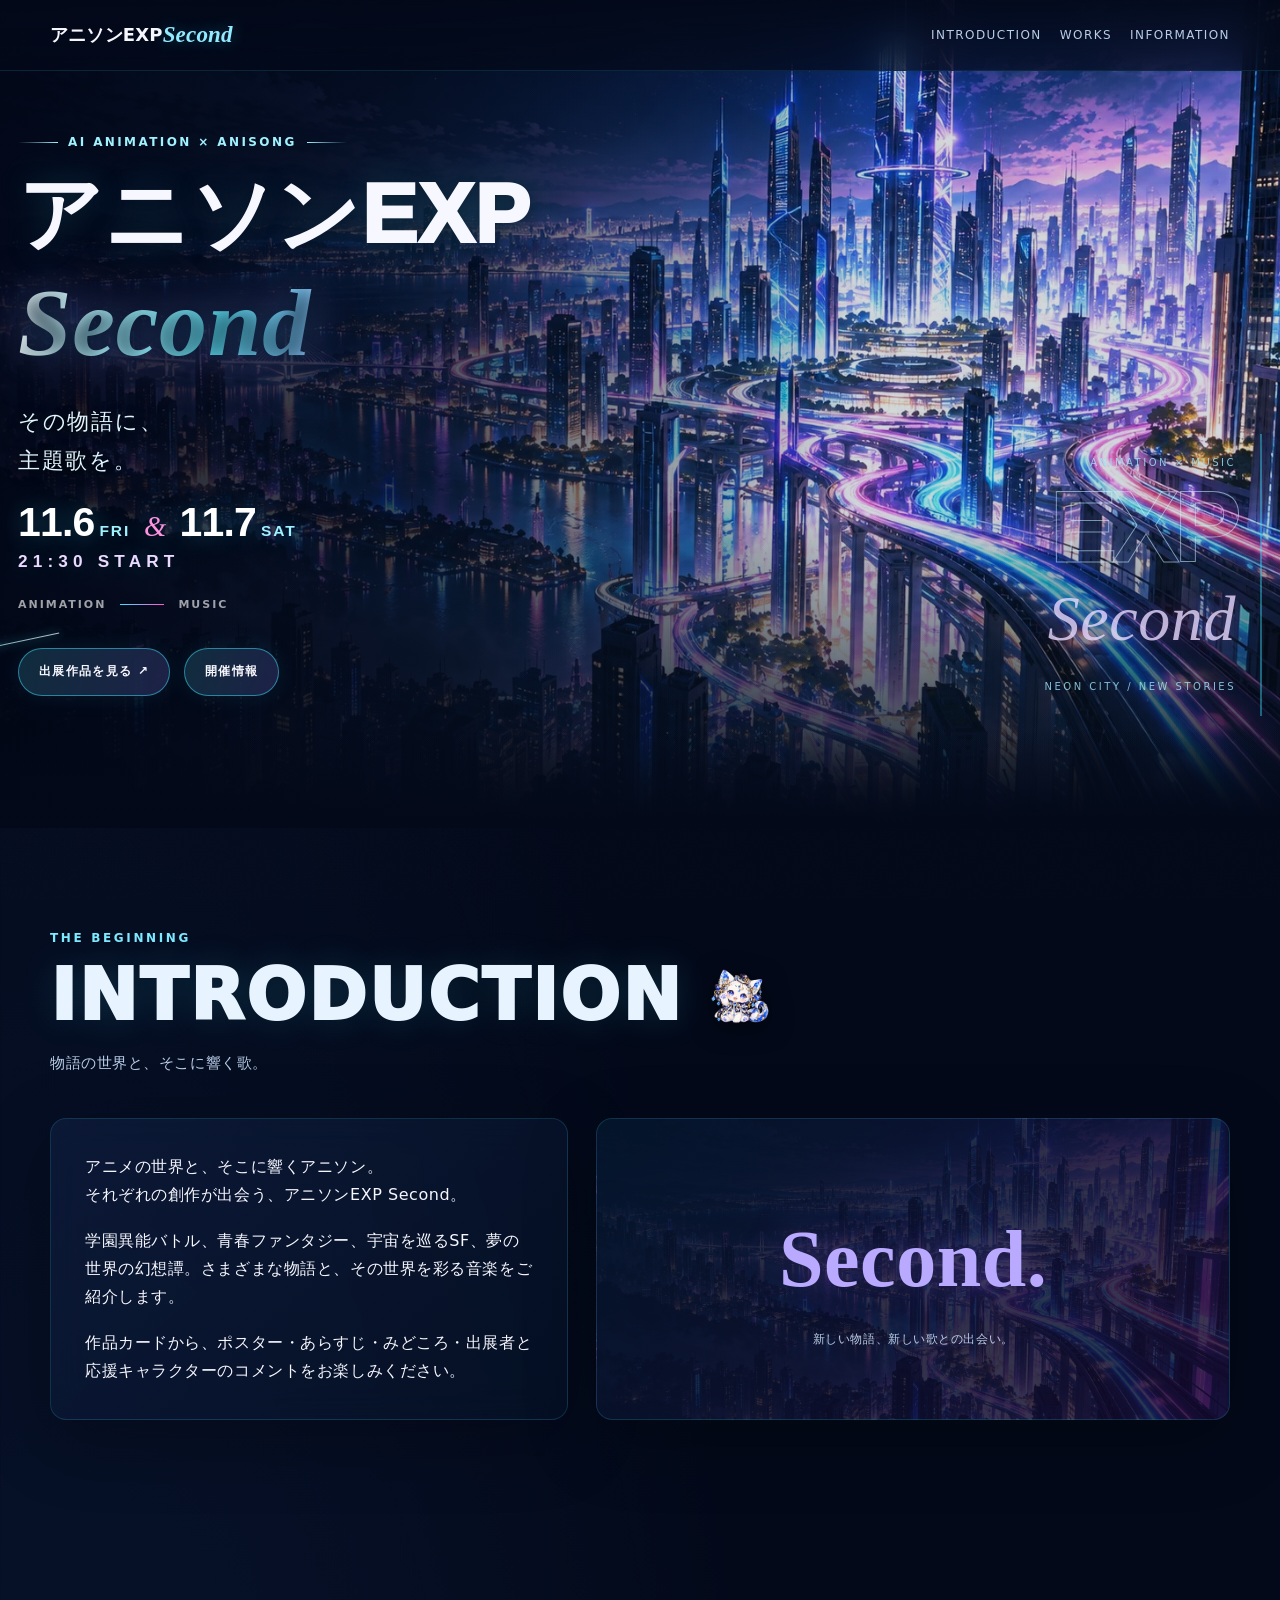
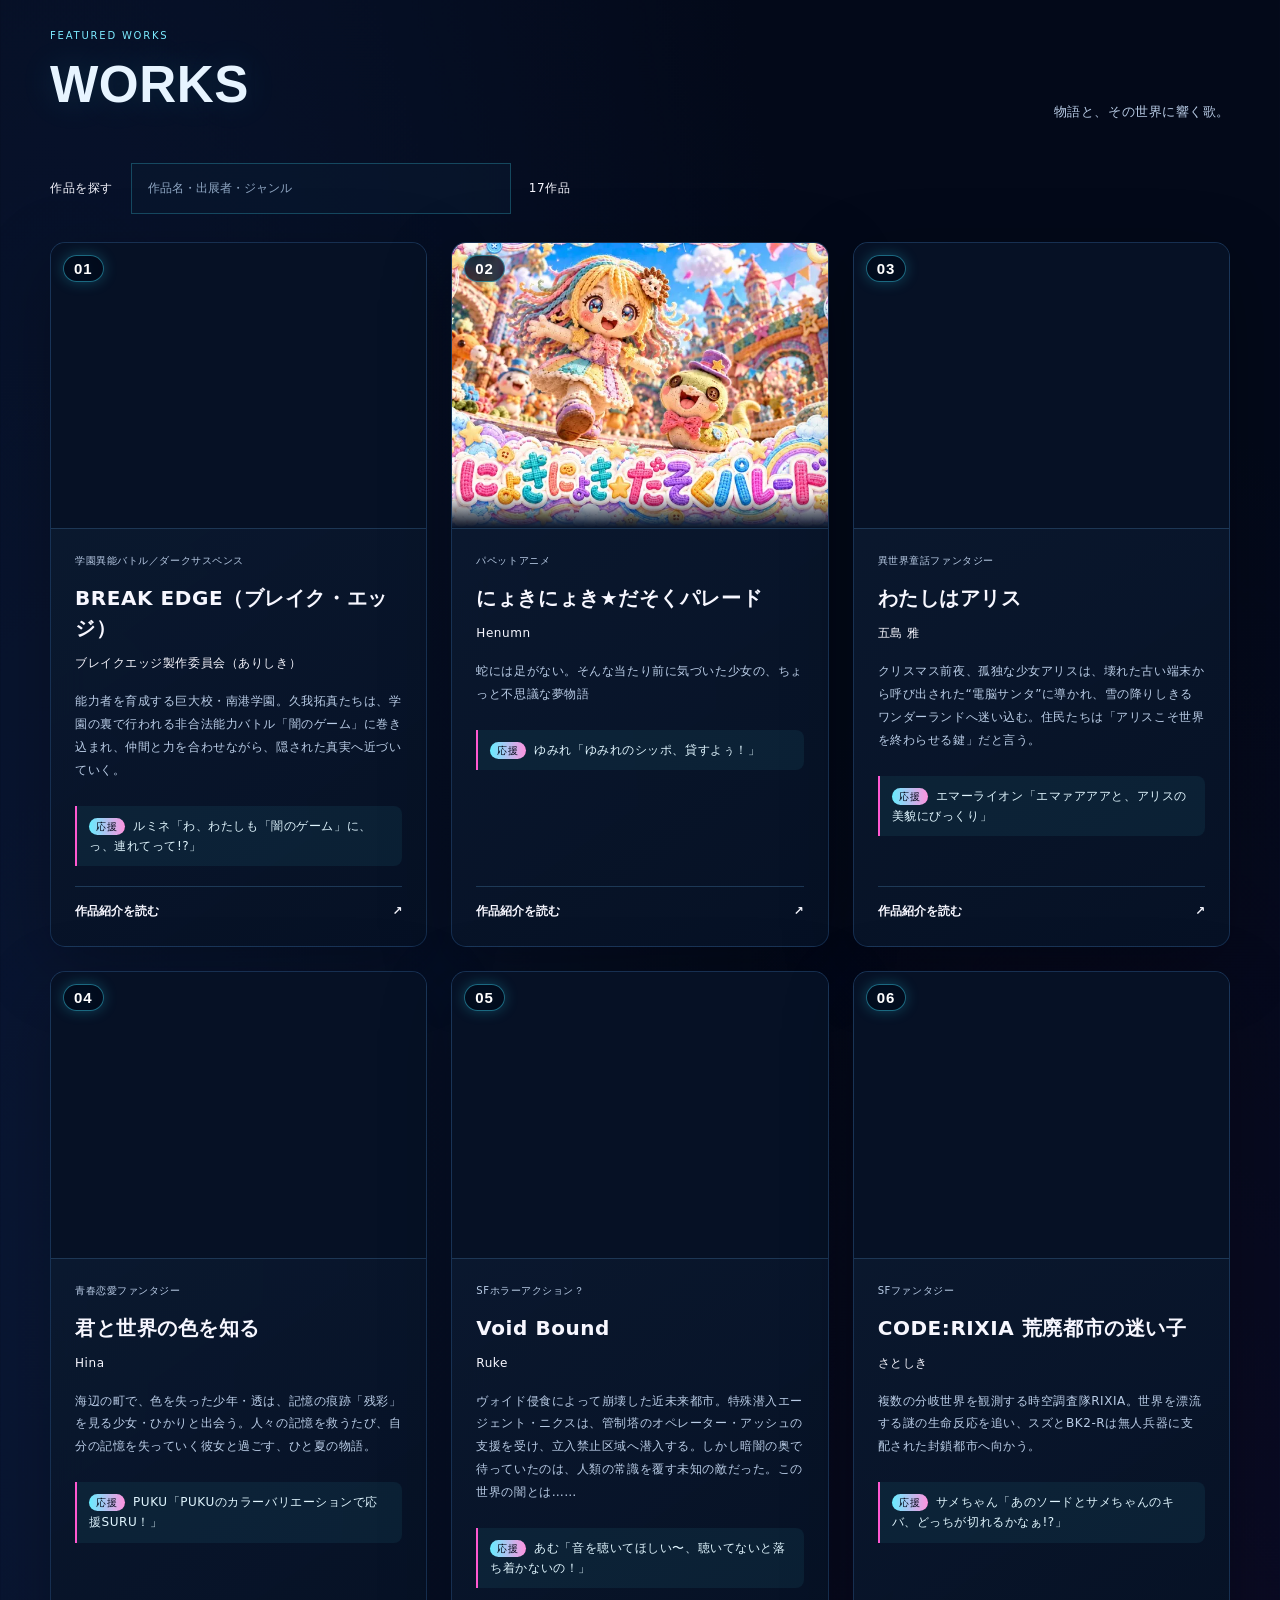
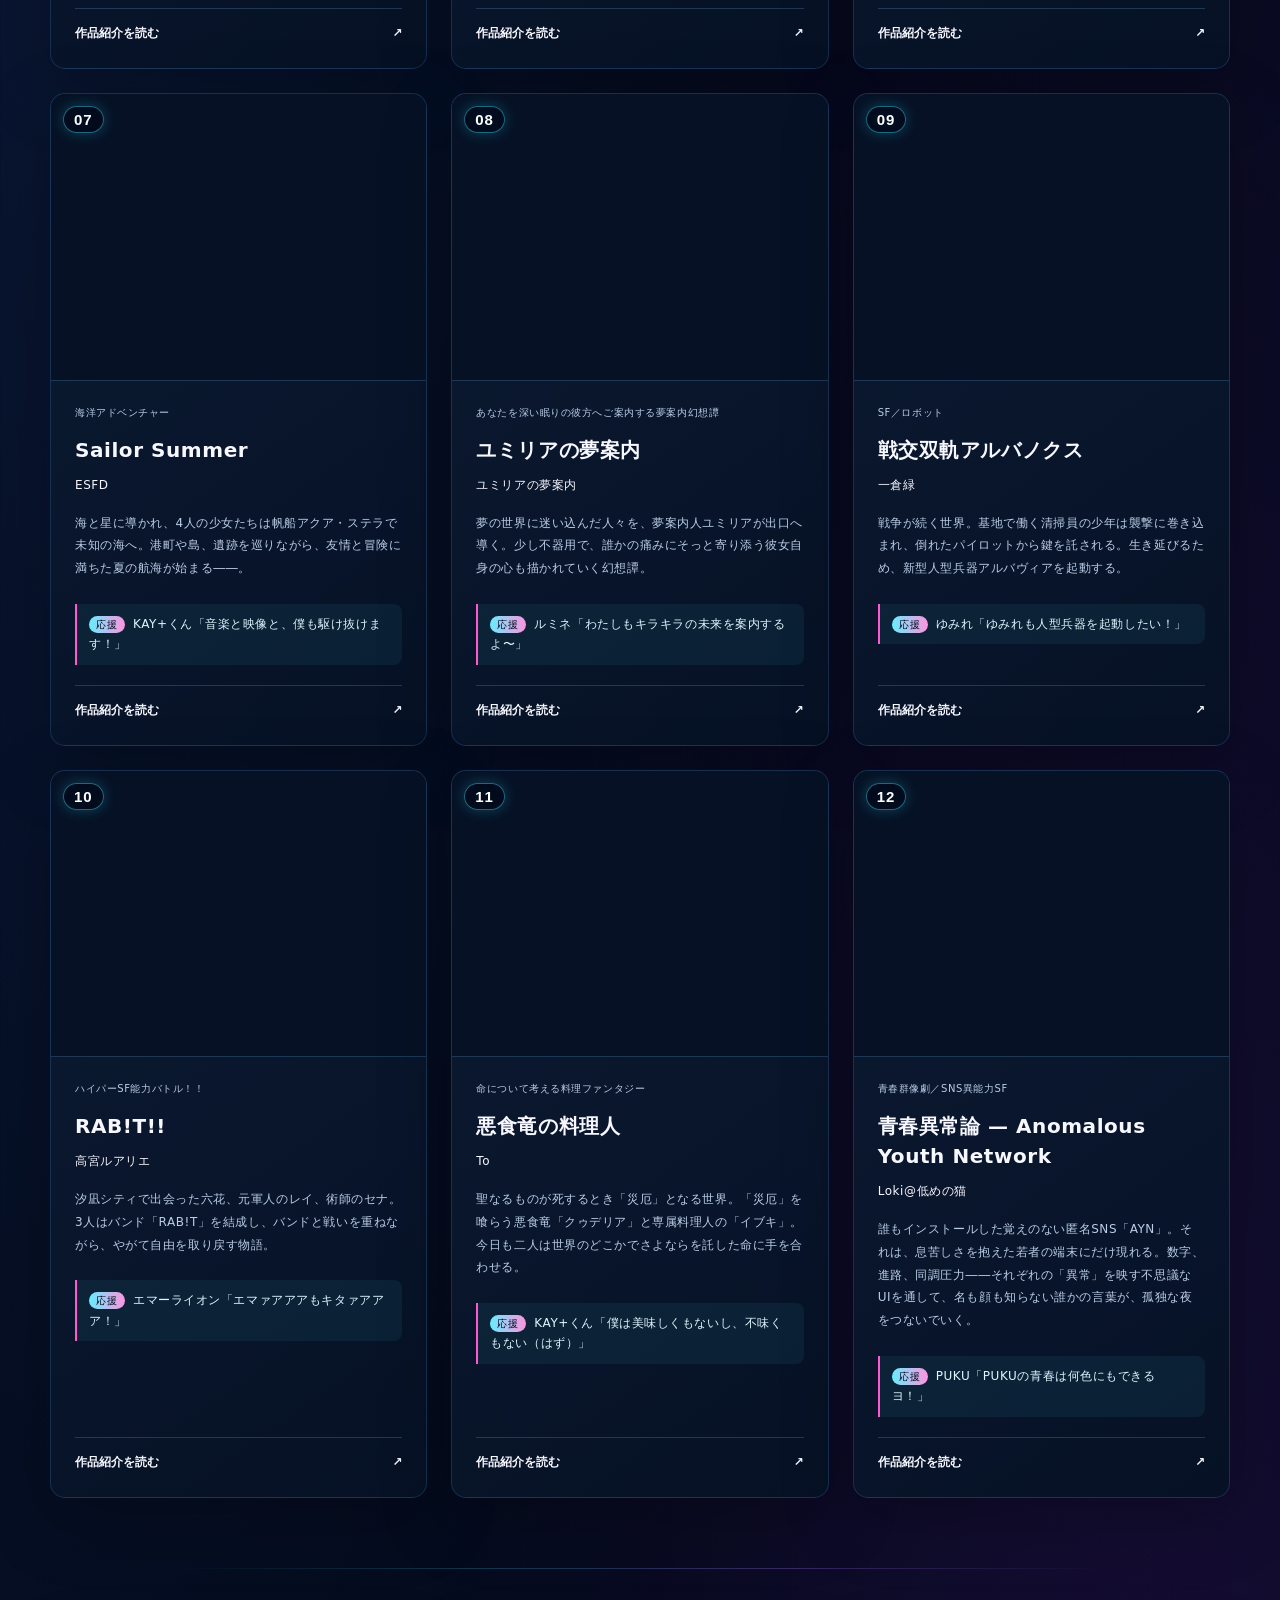
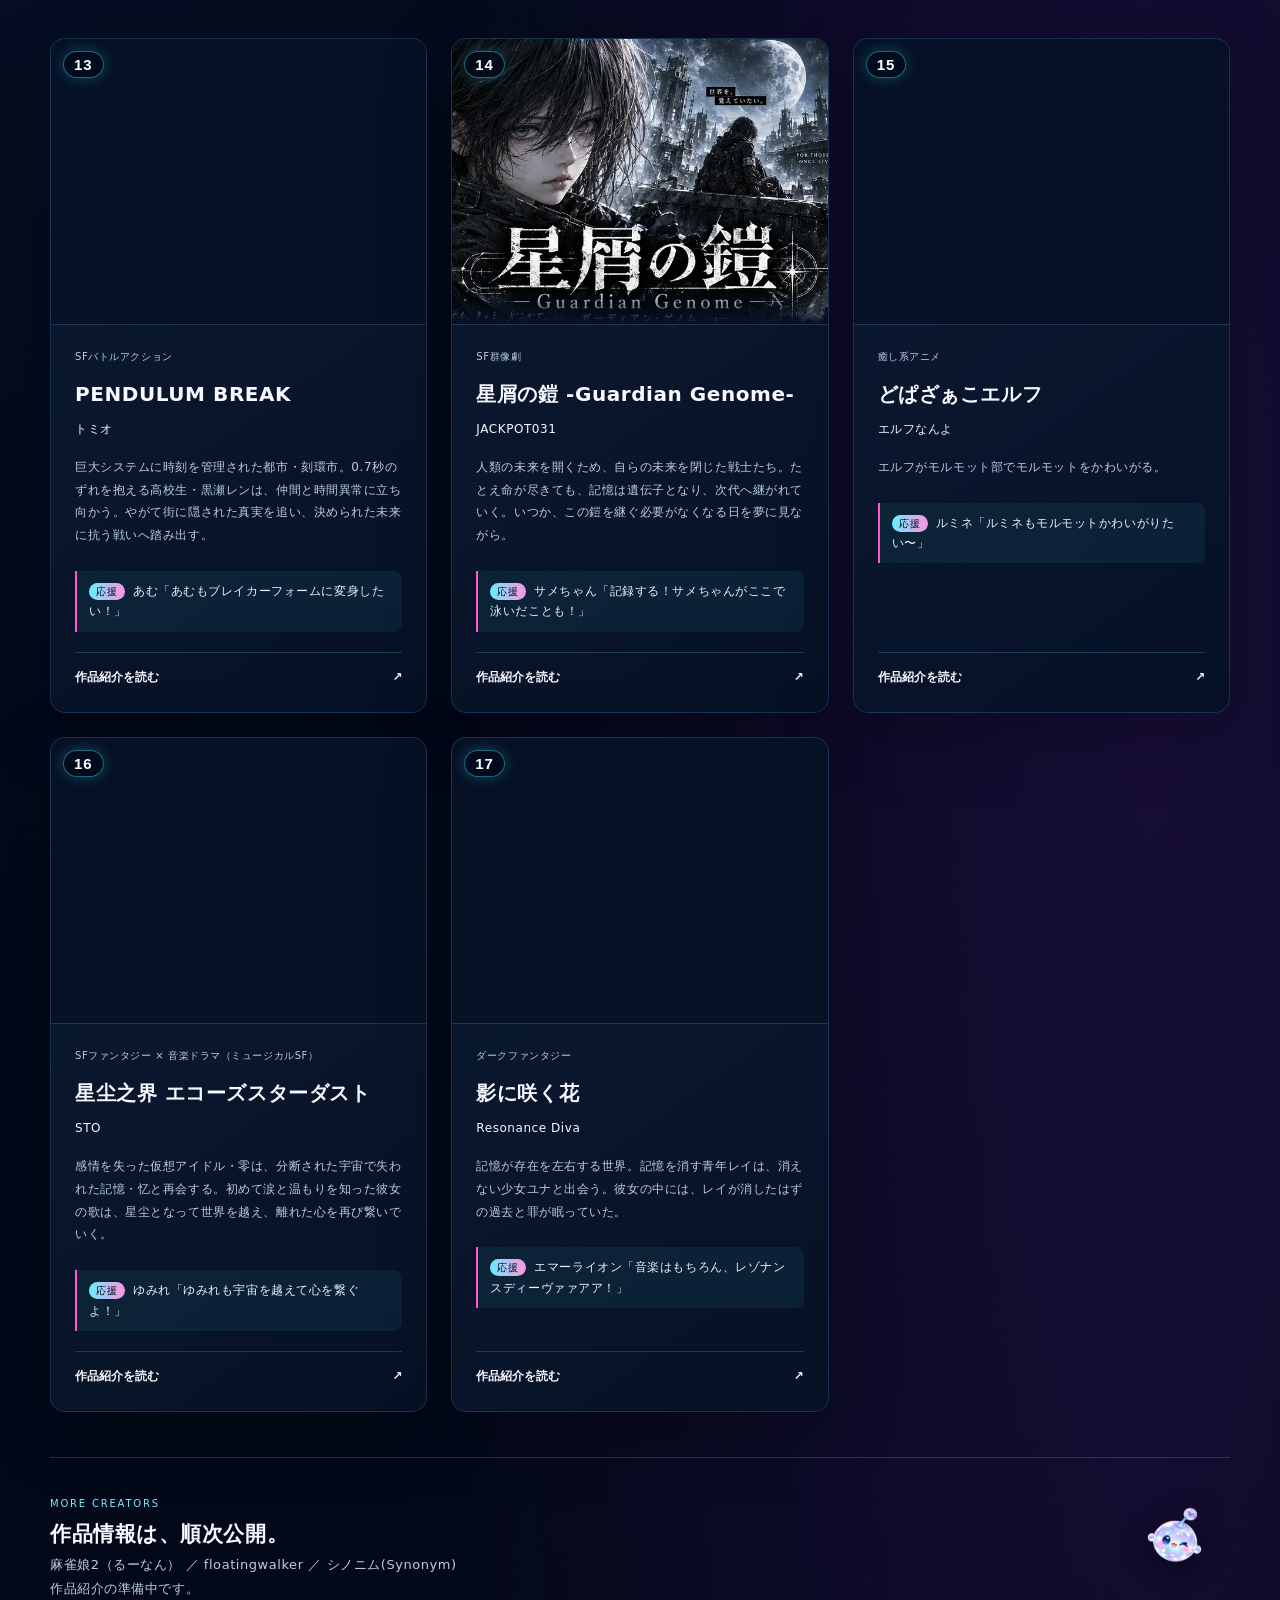
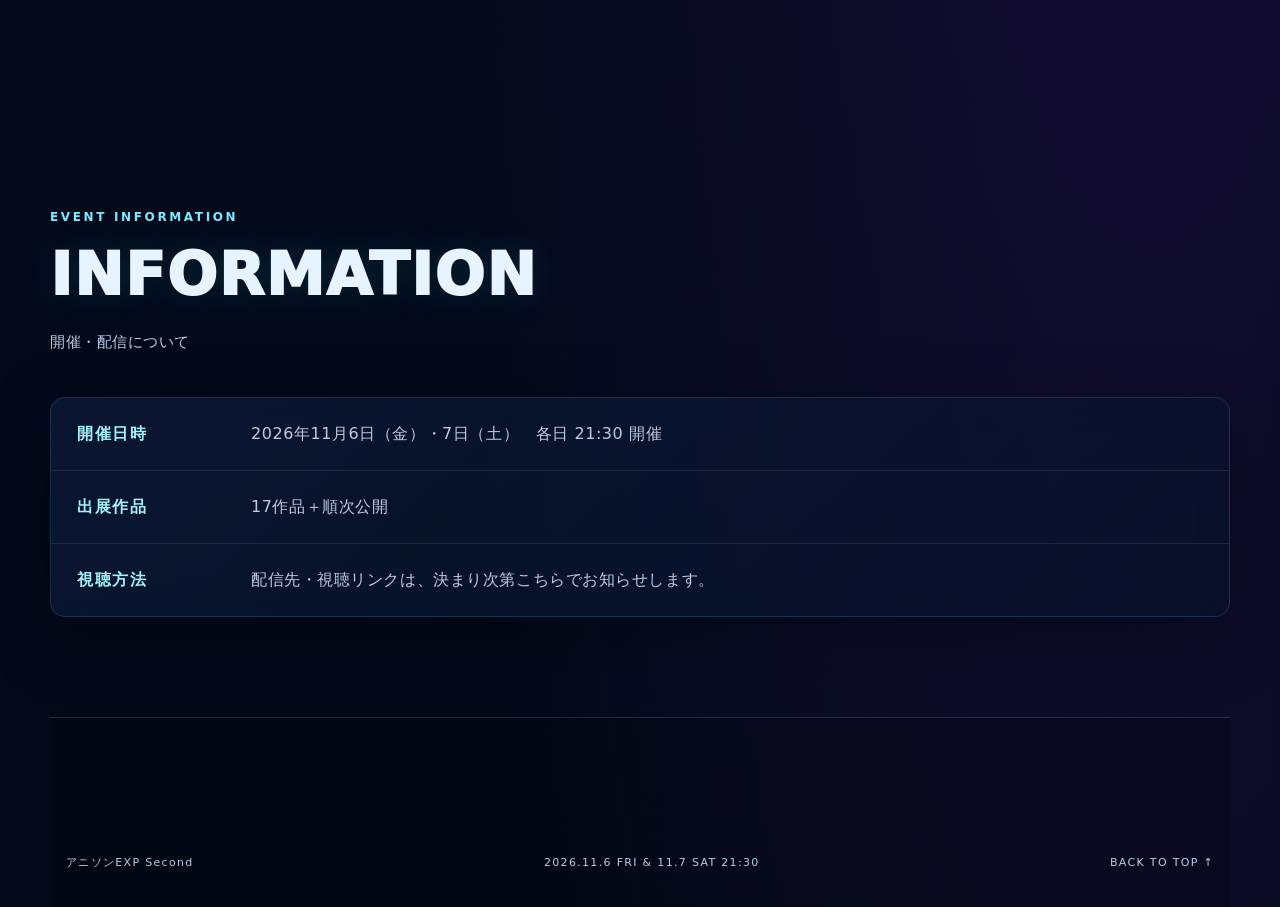
==== 2/index.html @ 3b8ac623 "Show each mascot once in alternate pose and remove hero mascots" ====
<!doctype html><html lang="ja"><head><meta charset="utf-8"><meta name="viewport" content="width=device-width,initial-scale=1"><title>アニソンEXP Second</title><link rel="icon" href="assets/favicon.svg" type="image/svg+xml"><meta property="og:type" content="website"><meta property="og:url" content="https://luarietakamiya-dotcom.github.io/AI-Anison-EXP/2/"><meta property="og:title" content="アニソンEXP Second"><meta property="og:description" content="アニソンEXP Second（2026年11月6日・7日 21:30開催）。AIアニメと主題歌の出展作品17作のあらすじ、みどころ、クリエイターコメントをご紹介。"><meta name="twitter:card" content="summary_large_image"><meta property="og:image" content="https://luarietakamiya-dotcom.github.io/AI-Anison-EXP/2/assets/neon-city-v1.webp"><link rel="preload" as="image" href="assets/neon-city-v1.webp"><meta name="description" content="アニソンEXP Second（2026年11月6日・7日 21:30開催）。AIアニメと主題歌の出展作品17作のあらすじ、みどころ、クリエイターコメントをご紹介。"><style>
    :root {
      --bg: #04040d;
      --bg-2: #09091a;
      --text: #f7f7ff;
      --muted: #b7b8d8;
      --dim: #77799f;
      --main: #ffba67;
      --sub: #ffd48d;
      --accent: #ff7f76;
      --gold: #ffe6a7;
      --line: rgba(255, 255, 255, 0.14);
      --glass: rgba(255, 255, 255, 0.065);
      --shadow: 0 0 38px rgba(255, 186, 103, 0.32);
      --max: 1180px;
    }

    * {
      box-sizing: border-box;
      margin: 0;
      padding: 0;
    }

    html {
      scroll-behavior: smooth;
      background: var(--bg);
    }

    body {
      min-height: 100vh;
      color: var(--text);
      font-family: "Yu Gothic", "Hiragino Kaku Gothic ProN", "Meiryo", system-ui, sans-serif;
      letter-spacing: 0.035em;
      line-height: 1.75;
      overflow-x: hidden;
      background:
        radial-gradient(circle at 20% 10%, rgba(255, 186, 103, 0.26), transparent 30%),
        radial-gradient(circle at 86% 18%, rgba(255, 212, 141, 0.20), transparent 26%),
        radial-gradient(circle at 60% 68%, rgba(255, 127, 118, 0.13), transparent 30%),
        linear-gradient(180deg, #03030a 0%, #080816 45%, #03030a 100%);
    }

    body::before {
      content: "";
      position: fixed;
      inset: 0;
      z-index: -4;
      background-image:
        linear-gradient(rgba(255,255,255,0.035) 1px, transparent 1px),
        linear-gradient(90deg, rgba(255,255,255,0.035) 1px, transparent 1px);
      background-size: 72px 72px;
      mask-image: linear-gradient(to bottom, rgba(0,0,0,0.88), transparent 82%);
      pointer-events: none;
    }

    body::after {
      content: "";
      position: fixed;
      inset: 0;
      z-index: -3;
      opacity: 0.32;
      pointer-events: none;
      background:
        repeating-linear-gradient(
          to bottom,
          transparent 0px,
          transparent 4px,
          rgba(255,255,255,0.035) 5px,
          transparent 7px
        );
      mix-blend-mode: screen;
    }

    a {
      color: inherit;
      text-decoration: none;
    }

    img {
      max-width: 100%;
      display: block;
    }

    .noise {
      position: fixed;
      inset: 0;
      z-index: 0;
      pointer-events: none;
      opacity: 0.07;
      background-image: url("data:image/svg+xml,%3Csvg xmlns='http://www.w3.org/2000/svg' width='180' height='180'%3E%3Cfilter id='n'%3E%3CfeTurbulence type='fractalNoise' baseFrequency='0.75' numOctaves='4' stitchTiles='stitch'/%3E%3C/filter%3E%3Crect width='180' height='180' filter='url(%23n)' opacity='0.62'/%3E%3C/svg%3E");
    }

    #particleCanvas {
      position: fixed;
      inset: 0;
      width: 100%;
      height: 100%;
      z-index: 1;
      pointer-events: none;
      opacity: 0.95;
      mix-blend-mode: screen;
    }

    main {
      position: relative;
      z-index: 2;
    }

    .site-header {
      position: fixed;
      top: 0;
      left: 0;
      right: 0;
      z-index: 50;
      backdrop-filter: blur(18px);
      background: linear-gradient(180deg, rgba(4,4,13,0.88), rgba(4,4,13,0.38));
      border-bottom: 1px solid rgba(255,255,255,0.08);
    }

    .nav {
      width: min(var(--max), calc(100% - 32px));
      margin: 0 auto;
      height: 70px;
      display: flex;
      align-items: center;
      justify-content: space-between;
      gap: 20px;
    }

    .brand {
      display: flex;
      align-items: center;
      gap: 12px;
      font-weight: 900;
      letter-spacing: 0.12em;
      white-space: nowrap;
    }

    .brand-mark {
      width: 34px;
      height: 34px;
      border-radius: 50%;
      position: relative;
      background:
        radial-gradient(circle at 35% 30%, #fff 0 4%, transparent 5%),
        conic-gradient(from 120deg, var(--sub), var(--main), var(--accent), var(--sub));
      box-shadow: 0 0 20px rgba(255,212,141,0.45), inset 0 0 14px rgba(255,255,255,0.24);
    }

    .brand-mark::after {
      content: "";
      position: absolute;
      inset: 7px;
      border-radius: inherit;
      background: var(--bg);
      border: 1px solid rgba(255,255,255,0.18);
    }

    .nav-links {
      display: flex;
      align-items: center;
      gap: 18px;
      font-size: 12px;
      color: var(--muted);
      letter-spacing: 0.12em;
      text-transform: uppercase;
    }

    .nav-links a {
      position: relative;
      padding: 8px 0;
      transition: color 180ms ease;
    }

    .nav-links a::after {
      content: "";
      position: absolute;
      left: 0;
      bottom: 3px;
      width: 0;
      height: 1px;
      background: linear-gradient(90deg, var(--sub), var(--accent));
      transition: width 180ms ease;
    }

    .nav-links a:hover {
      color: var(--text);
    }

    .nav-links a:hover::after {
      width: 100%;
    }

    .menu-button {
      display: none;
      width: 42px;
      height: 42px;
      border: 1px solid var(--line);
      background: rgba(255,255,255,0.05);
      color: var(--text);
      border-radius: 12px;
      font-size: 18px;
    }

    .hero {
      position: relative;
      min-height: 100vh;
      display: grid;
      place-items: center;
      padding: 120px 18px 72px;
      overflow: hidden;
    }

    .hero::before {
      content: "";
      position: absolute;
      width: min(78vw, 920px);
      aspect-ratio: 1;
      border-radius: 50%;
      background:
        radial-gradient(circle, rgba(255,255,255,0.08), transparent 15%),
        radial-gradient(circle, rgba(255,186,103,0.20), transparent 56%);
      border: 1px solid rgba(255,255,255,0.08);
      box-shadow: inset 0 0 80px rgba(255,212,141,0.06), 0 0 180px rgba(255,186,103,0.22);
      animation: floatCircle 12s ease-in-out infinite;
      z-index: -1;
    }

    .hero::after {
      content: "ANISONG EXP SECOND / ANIMATION / MUSIC";
      position: absolute;
      bottom: 20%;
      left: -5vw;
      width: 110vw;
      font-family: Impact, Haettenschweiler, "Arial Narrow Bold", sans-serif;
      font-size: clamp(58px, 11vw, 172px);
      letter-spacing: 0.08em;
      color: rgba(255,255,255,0.035);
      white-space: nowrap;
      transform: rotate(-5deg);
      pointer-events: none;
    }

    @keyframes floatCircle {
      0%, 100% { transform: translate3d(0, 0, 0) scale(1); }
      50% { transform: translate3d(0, -18px, 0) scale(1.02); }
    }

    .hero-inner {
      width: min(var(--max), 100%);
      display: grid;
      grid-template-columns: 1.1fr 0.9fr;
      align-items: center;
      gap: 42px;
    }

    .eyebrow {
      display: inline-flex;
      align-items: center;
      gap: 10px;
      color: var(--gold);
      font-size: 12px;
      letter-spacing: 0.20em;
      text-transform: uppercase;
      font-weight: 800;
      margin-bottom: 18px;
    }

    .eyebrow::before,
    .eyebrow::after {
      content: "";
      width: 40px;
      height: 1px;
      background: linear-gradient(90deg, transparent, var(--gold));
    }

    .eyebrow::after {
      background: linear-gradient(90deg, var(--gold), transparent);
    }

    .title-wrap {
      position: relative;
    }

    .hero-title {
      font-size: clamp(42px, 7vw, 96px);
      line-height: 0.98;
      letter-spacing: 0.01em;
      font-weight: 950;
      text-shadow: 0 0 34px rgba(255,186,103,0.36);
    }

    .hero-title .sub-title {
      display: block;
      margin-top: 12px;
      font-size: clamp(26px, 4vw, 54px);
      font-family: Georgia, "Times New Roman", serif;
      font-style: italic;
      font-weight: 700;
      color: transparent;
      background: linear-gradient(90deg, #fff, var(--sub), var(--accent), #fff);
      -webkit-background-clip: text;
      background-clip: text;
      filter: drop-shadow(0 0 12px rgba(255,212,141,0.25));
    }

    .date-line {
      margin-top: 28px;
      display: flex;
      flex-wrap: wrap;
      align-items: center;
      gap: 12px;
      font-size: clamp(18px, 2.2vw, 30px);
      font-weight: 900;
      letter-spacing: 0.16em;
    }

    .date-line span {
      padding: 4px 14px;
      border: 1px solid rgba(255,255,255,0.18);
      background: rgba(255,255,255,0.055);
      box-shadow: 0 0 20px rgba(255,212,141,0.10);
    }

    .hero-copy {
      max-width: 640px;
      margin-top: 28px;
      color: var(--muted);
      font-size: clamp(15px, 1.6vw, 19px);
    }

    .hero-actions {
      margin-top: 34px;
      display: flex;
      flex-wrap: wrap;
      gap: 14px;
    }

    .button {
      display: inline-flex;
      align-items: center;
      justify-content: center;
      gap: 10px;
      min-height: 48px;
      padding: 12px 20px;
      border-radius: 999px;
      border: 1px solid rgba(255,255,255,0.18);
      background: rgba(255,255,255,0.07);
      color: var(--text);
      font-weight: 800;
      font-size: 13px;
      letter-spacing: 0.11em;
      transition: transform 180ms ease, border-color 180ms ease, background 180ms ease;
    }

    .button.primary {
      background: linear-gradient(90deg, rgba(255,186,103,0.95), rgba(255,127,118,0.88));
      box-shadow: var(--shadow);
    }

    .button:hover {
      transform: translateY(-2px);
      border-color: rgba(255,255,255,0.42);
    }

    .visual-card {
      position: relative;
      aspect-ratio: 0.78;
      border-radius: 34px;
      border: 1px solid rgba(255,255,255,0.16);
      background:
        linear-gradient(150deg, rgba(255,255,255,0.14), transparent 28%),
        radial-gradient(circle at 50% 26%, rgba(255,212,141,0.24), transparent 24%),
        radial-gradient(circle at 42% 62%, rgba(255,127,118,0.24), transparent 28%),
        linear-gradient(180deg, rgba(255,186,103,0.18), rgba(255,255,255,0.04));
      box-shadow: 0 32px 80px rgba(0,0,0,0.38), inset 0 0 40px rgba(255,255,255,0.07);
      overflow: hidden;
    }

    .visual-card::before {
      content: "";
      position: absolute;
      inset: 7%;
      border-radius: 50% 50% 42% 42%;
      border: 1px solid rgba(255,255,255,0.18);
      background:
        radial-gradient(circle at 50% 20%, rgba(255,255,255,0.18), transparent 13%),
        linear-gradient(180deg, transparent 0%, rgba(255,255,255,0.08) 100%);
      clip-path: polygon(50% 0%, 64% 26%, 95% 34%, 69% 52%, 79% 88%, 50% 66%, 21% 88%, 31% 52%, 5% 34%, 36% 26%);
      filter: drop-shadow(0 0 26px rgba(255,212,141,0.24));
    }

    .visual-card::after {
      content: "MAIN VISUAL PLACEHOLDER";
      position: absolute;
      left: 24px;
      bottom: 22px;
      color: rgba(255,255,255,0.62);
      font-size: 11px;
      letter-spacing: 0.18em;
      font-weight: 900;
    }

    .character-silhouettes {
      position: absolute;
      inset: auto 10% 10% 10%;
      height: 48%;
      display: flex;
      align-items: flex-end;
      justify-content: center;
      gap: 4%;
      opacity: 0.84;
    }

    .silhouette {
      width: 27%;
      height: var(--h);
      border-radius: 999px 999px 20px 20px;
      background: linear-gradient(180deg, rgba(255,255,255,0.34), rgba(255,186,103,0.10) 44%, rgba(0,0,0,0.36));
      border: 1px solid rgba(255,255,255,0.10);
      box-shadow: 0 0 30px rgba(255,212,141,0.10);
      filter: blur(0.1px);
    }

    .silhouette:nth-child(1) { --h: 70%; transform: rotate(-4deg); }
    .silhouette:nth-child(2) { --h: 88%; }
    .silhouette:nth-child(3) { --h: 76%; transform: rotate(4deg); }

    section {
      position: relative;
      padding: 100px 18px;
    }

    .container {
      width: min(var(--max), 100%);
      margin: 0 auto;
    }

    .section-head {
      display: grid;
      grid-template-columns: minmax(0, 0.7fr) minmax(0, 1fr);
      gap: 30px;
      align-items: end;
      margin-bottom: 42px;
    }

    .section-head > div {
      min-width: 0;
    }

    .section-kicker {
      display: block;
      color: var(--sub);
      font-size: 12px;
      letter-spacing: 0.22em;
      font-weight: 900;
      text-transform: uppercase;
      margin-bottom: 10px;
    }

    .section-title {
      font-size: clamp(32px, 4.6vw, 70px);
      line-height: 1;
      font-weight: 950;
      letter-spacing: 0.03em;
    }

    .section-lead {
      color: var(--muted);
      font-size: 15px;
      max-width: 720px;
    }

    .panel {
      border: 1px solid var(--line);
      background: linear-gradient(145deg, rgba(255,255,255,0.09), rgba(255,255,255,0.035));
      border-radius: 26px;
      box-shadow: 0 20px 70px rgba(0,0,0,0.25);
      backdrop-filter: blur(18px);
    }

    .news-list {
      overflow: hidden;
    }

    .news-item {
      display: grid;
      grid-template-columns: 150px 1fr;
      gap: 24px;
      padding: 22px 26px;
      border-bottom: 1px solid rgba(255,255,255,0.09);
    }

    .news-item:last-child {
      border-bottom: none;
    }

    .news-date {
      color: var(--gold);
      font-weight: 900;
      letter-spacing: 0.10em;
    }

    .news-text {
      color: var(--muted);
    }

    .intro-grid {
      display: grid;
      grid-template-columns: 0.9fr 1.1fr;
      gap: 28px;
      align-items: stretch;
    }

    .intro-copy {
      padding: 34px;
    }

    .intro-copy p + p {
      margin-top: 18px;
    }

    .tag-wall {
      position: relative;
      min-height: 360px;
      display: grid;
      place-items: center;
      overflow: hidden;
      padding: 28px;
    }

    .tag-wall::before {
      content: "";
      position: absolute;
      inset: -20%;
      background:
        radial-gradient(circle at 50% 50%, rgba(255,212,141,0.20), transparent 21%),
        conic-gradient(from 180deg, transparent, rgba(255,186,103,0.28), transparent, rgba(255,127,118,0.20), transparent);
      animation: slowSpin 18s linear infinite;
    }

    @keyframes slowSpin {
      to { transform: rotate(360deg); }
    }

    .tag-cloud {
      position: relative;
      display: flex;
      flex-wrap: wrap;
      justify-content: center;
      gap: 12px;
    }

    .tag {
      padding: 8px 13px;
      border: 1px solid rgba(255,255,255,0.18);
      border-radius: 999px;
      background: rgba(4,4,13,0.58);
      color: rgba(255,255,255,0.82);
      font-size: 12px;
      font-weight: 800;
      letter-spacing: 0.12em;
    }

    .story {
      background: linear-gradient(180deg, transparent, rgba(255,186,103,0.05), transparent);
    }

    .story-card {
      position: relative;
      padding: clamp(30px, 5vw, 62px);
      overflow: hidden;
    }

    .story-card::before {
      content: "新御霊市";
      position: absolute;
      right: -16px;
      bottom: -36px;
      font-size: clamp(76px, 13vw, 190px);
      font-weight: 950;
      letter-spacing: 0.04em;
      color: rgba(255,255,255,0.035);
      white-space: nowrap;
    }

    .story-card p {
      position: relative;
      max-width: 780px;
      color: var(--muted);
      font-size: clamp(15px, 1.6vw, 18px);
    }

    .story-card p + p {
      margin-top: 16px;
    }

    .stats-grid {
      display: grid;
      grid-template-columns: repeat(3, 1fr);
      gap: 18px;
      margin-bottom: 30px;
    }

    .stat {
      position: relative;
      overflow: hidden;
      padding: 28px;
      min-height: 210px;
    }

    .stat::after {
      content: "";
      position: absolute;
      width: 160px;
      height: 160px;
      border-radius: 50%;
      right: -70px;
      top: -70px;
      background: radial-gradient(circle, rgba(255,212,141,0.20), transparent 65%);
    }

    .stat-number {
      display: block;
      font-size: clamp(48px, 7vw, 86px);
      line-height: 1;
      font-weight: 950;
      color: transparent;
      background: linear-gradient(120deg, #fff, var(--sub), var(--accent));
      -webkit-background-clip: text;
      background-clip: text;
    }

    .stat-label {
      display: block;
      margin-top: 14px;
      color: var(--gold);
      font-size: 12px;
      font-weight: 900;
      letter-spacing: 0.16em;
      text-transform: uppercase;
    }

    .stat-text {
      margin-top: 10px;
      color: var(--muted);
      font-size: 13px;
    }

    .track-grid {
      display: grid;
      grid-template-columns: repeat(5, 1fr);
      gap: 10px;
    }

    .track {
      min-height: 86px;
      padding: 13px;
      border-radius: 16px;
      border: 1px solid rgba(255,255,255,0.10);
      background: rgba(255,255,255,0.045);
      color: var(--muted);
      font-size: 12px;
    }

    .track strong {
      display: block;
      color: var(--text);
      letter-spacing: 0.12em;
      margin-bottom: 6px;
    }

    .guest-grid {
      display: grid;
      grid-template-columns: repeat(3, 1fr);
      gap: 16px;
    }

    .guest-grid--sync {
      margin-bottom: 88px;
    }

    .sync-card {
      border-color: rgba(255, 207, 92, 0.22);
      background:
        radial-gradient(circle at 82% 15%, rgba(255, 207, 92, 0.12), transparent 34%),
        linear-gradient(145deg, rgba(255,186,103,0.12), rgba(255,255,255,0.045));
    }

    .guest-card.sync-card:hover {
      border-color: rgba(255, 207, 92, 0.55);
      background:
        radial-gradient(circle at 82% 15%, rgba(255, 207, 92, 0.2), transparent 38%),
        linear-gradient(145deg, rgba(255,186,103,0.2), rgba(255,255,255,0.06));
    }

    .sync-card .guest-role {
      color: #ffe18f;
      border-color: rgba(255, 225, 143, 0.32);
      background: rgba(255, 207, 92, 0.07);
    }

    .guest-card {
      position: relative;
      overflow: hidden;
      padding: 20px;
      min-height: 176px;
      transition: transform 190ms ease, border-color 190ms ease, background 190ms ease;
    }

    .guest-card::before {
      content: attr(data-no);
      position: absolute;
      top: 8px;
      right: 16px;
      font-size: 42px;
      line-height: 1;
      font-weight: 950;
      color: rgba(255,255,255,0.055);
    }

    .guest-card::after {
      content: "";
      position: absolute;
      left: -30%;
      top: 0;
      width: 34%;
      height: 100%;
      background: linear-gradient(90deg, transparent, rgba(255,255,255,0.15), transparent);
      transform: skewX(-18deg);
      transition: left 380ms ease;
    }

    .guest-card:hover {
      transform: translateY(-4px);
      border-color: rgba(255,212,141,0.38);
      background: linear-gradient(145deg, rgba(255,186,103,0.14), rgba(255,255,255,0.045));
    }

    .guest-card:hover::after {
      left: 120%;
    }

    .guest-role {
      display: inline-flex;
      padding: 5px 10px;
      border-radius: 999px;
      border: 1px solid rgba(255,255,255,0.14);
      color: var(--sub);
      font-size: 10px;
      font-weight: 900;
      letter-spacing: 0.16em;
      margin-bottom: 14px;
    }

    .guest-avatar {
      position: relative;
      width: 104px;
      aspect-ratio: 1;
      margin: 2px 0 18px;
      border-radius: 50%;
      overflow: hidden;
      border: 1px solid rgba(255,255,255,0.24);
      background: linear-gradient(145deg, rgba(255,212,141,0.16), rgba(255,186,103,0.16), rgba(255,127,118,0.14));
      box-shadow: 0 0 24px rgba(255,212,141,0.12);
    }

    .guest-avatar::after {
      content: "";
      position: absolute;
      inset: 0;
      border-radius: inherit;
      box-shadow: inset 0 0 18px rgba(0,0,0,0.28);
      pointer-events: none;
    }

    .guest-avatar img {
      width: 100%;
      height: 100%;
      object-fit: cover;
      object-position: center;
    }

    .guest-avatar--pending {
      display: grid;
      place-items: center;
    }

    .guest-avatar--pending span {
      color: rgba(255,255,255,0.48);
      font-size: 9px;
      font-weight: 900;
      letter-spacing: 0.12em;
      text-align: center;
    }

    .guest-name {
      position: relative;
      font-size: 18px;
      line-height: 1.35;
      font-weight: 900;
      padding-right: 34px;
    }

    .guest-track {
      position: relative;
      margin-top: 14px;
      color: var(--muted);
      font-size: 12px;
    }

    .guest-track span {
      color: var(--gold);
      font-weight: 900;
    }

    .character-grid {
      display: grid;
      grid-template-columns: repeat(3, 1fr);
      gap: 18px;
    }

    .character-card {
      position: relative;
      min-height: 360px;
      padding: 28px;
      overflow: hidden;
      display: flex;
      flex-direction: column;
      justify-content: flex-end;
    }

    .character-card::before {
      content: "";
      position: absolute;
      left: 50%;
      top: 32px;
      width: 42%;
      height: 52%;
      transform: translateX(-50%);
      border-radius: 999px 999px 28px 28px;
      background:
        radial-gradient(circle at 50% 20%, rgba(255,255,255,0.30), transparent 18%),
        linear-gradient(180deg, rgba(255,255,255,0.25), rgba(255,186,103,0.10), rgba(0,0,0,0.20));
      border: 1px solid rgba(255,255,255,0.14);
      box-shadow: 0 0 36px rgba(255,212,141,0.12);
    }

    .character-card::after {
      content: attr(data-bg);
      position: absolute;
      top: 22px;
      left: 22px;
      font-size: clamp(56px, 8vw, 108px);
      line-height: 0.9;
      font-weight: 950;
      color: rgba(255,255,255,0.045);
    }

    .character-card h3,
    .character-card p {
      position: relative;
    }

    .character-card h3 {
      font-size: 30px;
      letter-spacing: 0.16em;
    }

    .character-card p {
      margin-top: 10px;
      color: var(--muted);
      font-size: 13px;
    }

    .schedule-line {
      display: grid;
      grid-template-columns: repeat(4, 1fr);
      gap: 16px;
    }

    .schedule-item {
      padding: 22px;
      min-height: 156px;
      position: relative;
      overflow: hidden;
    }

    .schedule-item::before {
      content: "";
      position: absolute;
      left: 22px;
      top: 0;
      width: 1px;
      height: 100%;
      background: linear-gradient(to bottom, transparent, var(--sub), transparent);
      opacity: 0.5;
    }

    .schedule-item h3,
    .schedule-item p,
    .schedule-item time {
      position: relative;
      padding-left: 18px;
    }

    .schedule-item time {
      display: block;
      color: var(--gold);
      font-size: 12px;
      font-weight: 900;
      letter-spacing: 0.12em;
      margin-bottom: 12px;
    }

    .schedule-item h3 {
      font-size: 20px;
      margin-bottom: 8px;
    }

    .schedule-item p {
      color: var(--muted);
      font-size: 12px;
    }

    .credit-grid {
      display: grid;
      grid-template-columns: 0.8fr 1.2fr;
      gap: 18px;
    }

    .credit-logo {
      min-height: 260px;
      display: grid;
      place-items: center;
      text-align: center;
      padding: 28px;
    }

    .credit-logo strong {
      display: block;
      font-size: clamp(28px, 4vw, 50px);
      line-height: 1;
      margin-bottom: 14px;
    }

    .credit-logo span {
      color: var(--muted);
      font-size: 12px;
      letter-spacing: 0.18em;
    }

    .credit-list {
      padding: 26px;
    }

    .credit-row {
      display: grid;
      grid-template-columns: 170px 1fr;
      gap: 18px;
      padding: 13px 0;
      border-bottom: 1px solid rgba(255,255,255,0.08);
    }

    .credit-row:last-child {
      border-bottom: none;
    }

    .credit-row dt {
      color: var(--sub);
      font-size: 11px;
      font-weight: 900;
      letter-spacing: 0.18em;
      text-transform: uppercase;
    }

    .credit-row dd {
      color: var(--muted);
      font-size: 13px;
    }

    .footer {
      padding: 42px 18px 56px;
      border-top: 1px solid rgba(255,255,255,0.08);
      background: rgba(0,0,0,0.18);
      text-align: center;
      color: var(--dim);
      font-size: 11px;
      letter-spacing: 0.12em;
    }

    .footer p {
      line-height: 1.9;
    }

    .reveal {
      opacity: 0;
      transform: translateY(26px);
      transition: opacity 700ms ease, transform 700ms ease;
    }

    .reveal.is-visible {
      opacity: 1;
      transform: translateY(0);
    }

    .glitch {
      position: relative;
      display: inline-block;
    }

    .glitch::before,
    .glitch::after {
      content: attr(data-text);
      position: absolute;
      inset: 0;
      pointer-events: none;
      opacity: 0;
    }

    .glitch::before {
      color: var(--sub);
      transform: translateX(-2px);
      clip-path: inset(0 0 58% 0);
    }

    .glitch::after {
      color: var(--accent);
      transform: translateX(2px);
      clip-path: inset(54% 0 0 0);
    }

    .glitch:hover::before,
    .glitch:hover::after {
      opacity: 0.72;
      animation: glitchJitter 520ms steps(2, end) infinite;
    }

    @keyframes glitchJitter {
      0% { transform: translate(0,0); }
      25% { transform: translate(-2px,1px); }
      50% { transform: translate(2px,-1px); }
      75% { transform: translate(-1px,2px); }
      100% { transform: translate(0,0); }
    }



    /* Integrated key visuals */
    .hero-inner {
      grid-template-columns: 0.82fr 1.18fr;
    }

    .visual-card {
      aspect-ratio: 3 / 2;
      border-radius: 26px;
      padding: 8px;
      background:
        linear-gradient(135deg, rgba(255,255,255,0.18), transparent 30%),
        radial-gradient(circle at 18% 14%, rgba(255,212,141,0.22), transparent 28%),
        radial-gradient(circle at 84% 18%, rgba(255,127,118,0.24), transparent 30%),
        rgba(255,255,255,0.05);
      box-shadow: 0 34px 90px rgba(0,0,0,0.46), 0 0 70px rgba(255,186,103,0.22), inset 0 0 32px rgba(255,255,255,0.08);
    }

    .visual-card::before,
    .visual-card::after,
    .character-silhouettes {
      display: none;
    }

    .visual-card img {
      width: 100%;
      height: 100%;
      object-fit: cover;
      object-position: center;
      border-radius: 20px;
      border: 1px solid rgba(255,255,255,0.12);
      box-shadow: inset 0 0 0 1px rgba(255,255,255,0.06);
    }

    .visual-badge {
      position: absolute;
      left: 22px;
      bottom: 22px;
      z-index: 3;
      padding: 7px 12px;
      border-radius: 999px;
      border: 1px solid rgba(255,255,255,0.22);
      background: rgba(4,4,13,0.64);
      backdrop-filter: blur(10px);
      color: rgba(255,255,255,0.86);
      font-size: 10px;
      line-height: 1;
      letter-spacing: 0.18em;
      font-weight: 900;
    }

    .character-visual-grid {
      align-items: stretch;
    }

    .character-visual-grid .character-card {
      min-height: 560px;
      padding: 0;
      border-radius: 28px;
      background: rgba(4,4,13,0.72);
      isolation: isolate;
      transition: transform 220ms ease, border-color 220ms ease, box-shadow 220ms ease;
    }

    .character-visual-grid .character-card:hover {
      transform: translateY(-6px);
      border-color: rgba(255,255,255,0.32);
      box-shadow: 0 28px 88px rgba(0,0,0,0.34), 0 0 42px rgba(255,212,141,0.12);
    }

    .character-visual-grid .character-card::before {
      display: none;
    }

    .character-visual-grid .character-card::after {
      z-index: 2;
      top: 20px;
      left: 20px;
      color: rgba(255,255,255,0.062);
      text-shadow: 0 0 28px rgba(255,255,255,0.08);
      pointer-events: none;
    }

    .character-portrait {
      position: absolute;
      inset: 0;
      width: 100%;
      height: 100%;
      object-fit: cover;
      object-position: center top;
      transform: scale(1.01);
      transition: transform 360ms ease, filter 360ms ease;
    }

    .character-card:hover .character-portrait {
      transform: scale(1.045);
      filter: contrast(1.04) saturate(1.08);
    }

    .character-info {
      position: relative;
      z-index: 4;
      margin-top: auto;
      padding: 150px 24px 24px;
      background:
        linear-gradient(180deg, transparent, rgba(4,4,13,0.76) 42%, rgba(4,4,13,0.94) 100%);
    }

    .character-role {
      display: inline-flex;
      margin-bottom: 10px;
      color: var(--gold);
      font-size: 10px;
      line-height: 1.4;
      letter-spacing: 0.14em;
      font-weight: 900;
    }

    .character-info h3 {
      font-size: clamp(26px, 3.6vw, 40px);
      line-height: 1.05;
      letter-spacing: 0.08em;
      text-shadow: 0 0 24px rgba(0,0,0,0.58);
    }

    .character-info h3 small {
      font-size: 0.42em;
      color: var(--muted);
      letter-spacing: 0.12em;
      margin-left: 8px;
    }

    .character-info p {
      max-width: 94%;
      color: rgba(247,247,255,0.78);
      font-size: 13px;
      line-height: 1.8;
    }

    .character-card--mimi .character-role { color: #74eaff; }
    .character-card--lua .character-role { color: #ffe6a7; }
    .character-card--achan .character-role { color: #ff8ee6; }

    @media (max-width: 1320px) {
      .section-head {
        grid-template-columns: 1fr;
        align-items: start;
        gap: 16px;
      }

      .section-lead {
        max-width: 100%;
      }
    }

    @media (max-width: 980px) {
      .hero-inner {
        grid-template-columns: 1fr;
      }

      .visual-card {
        max-width: 780px;
        width: 100%;
        margin: 0 auto;
      }

      .character-visual-grid .character-card {
        min-height: 620px;
      }
    }

    @media (max-width: 760px) {
      .visual-card {
        border-radius: 20px;
        padding: 6px;
      }

      .visual-card img {
        border-radius: 15px;
      }

      .visual-badge {
        left: 14px;
        bottom: 14px;
        font-size: 9px;
      }

      .character-visual-grid .character-card {
        min-height: 560px;
      }
    }

    @media (max-width: 980px) {
      .hero-inner,
      .section-head,
      .intro-grid,
      .credit-grid {
        grid-template-columns: 1fr;
      }

      .visual-card {
        max-width: 420px;
        width: 100%;
        margin: 0 auto;
      }

      .stats-grid,
      .guest-grid,
      .character-grid,
      .schedule-line {
        grid-template-columns: repeat(2, 1fr);
      }

      .track-grid {
        grid-template-columns: repeat(3, 1fr);
      }
    }

    @media (max-width: 760px) {
      .nav {
        height: 62px;
      }

      .menu-button {
        display: inline-grid;
        place-items: center;
      }

      .nav-links {
        position: fixed;
        left: 16px;
        right: 16px;
        top: 70px;
        display: none;
        flex-direction: column;
        align-items: stretch;
        padding: 18px;
        border-radius: 18px;
        border: 1px solid var(--line);
        background: rgba(5,5,16,0.95);
      }

      .nav-links.is-open {
        display: flex;
      }

      .hero {
        padding-top: 100px;
      }

      section {
        padding: 76px 16px;
      }

      .stats-grid,
      .guest-grid,
      .character-grid,
      .schedule-line,
      .track-grid {
        grid-template-columns: 1fr;
      }

      .news-item,
      .credit-row {
        grid-template-columns: 1fr;
        gap: 4px;
      }

      .hero-actions {
        flex-direction: column;
        align-items: stretch;
      }

      .button {
        width: 100%;
      }
    }


    /* Final responsive overrides for integrated visuals */
    @media (max-width: 980px) {
      .visual-card { max-width: 780px; width: 100%; }
      .character-visual-grid .character-card { min-height: 620px; }
    }

    @media (max-width: 760px) {
      .visual-card { max-width: 100%; border-radius: 20px; padding: 6px; }
      .visual-card img { border-radius: 15px; }
      .visual-badge { left: 14px; bottom: 14px; font-size: 9px; }
      .character-visual-grid .character-card { min-height: 560px; }
    }

  

    /* ===== CINEMATIC REDESIGN 2026-07 ===== */
    :root { --panel-radius: 15px; }
    .panel { border-radius: var(--panel-radius); }

    .hero { min-height: 100svh; padding-top: 92px; }
    .hero-inner { width: min(1360px, 100%); grid-template-columns: minmax(320px,.68fr) minmax(640px,1.32fr); gap: clamp(28px,5vw,72px); align-items: center; }
    .hero-title { font-size: clamp(48px,6.6vw,104px); }
    .hero-copy--cinematic { font-family: "Yu Mincho", "Hiragino Mincho ProN", serif; font-size: clamp(19px,1.7vw,27px); line-height: 1.75; letter-spacing: .08em; color: rgba(255,255,255,.92); margin-top: 26px; }
    .hero-meta-line { display:flex; align-items:center; gap:14px; margin-top:24px; color:rgba(255,255,255,.62); font-size:11px; letter-spacing:.18em; font-weight:800; }
    .hero-meta-line i { width:44px; height:1px; background:linear-gradient(90deg,var(--sub),var(--accent)); }
    .visual-card { max-width:none; border-radius:14px; padding:7px; transform:none; overflow:hidden; background:linear-gradient(145deg, rgba(7,12,36,.92), rgba(20,14,46,.88)); }
    .visual-card img { display:block; width:100%; aspect-ratio:16 / 9; min-height:0; border-radius:9px; object-fit:contain; object-position:center center; background:linear-gradient(145deg, rgba(3,8,28,.96), rgba(16,12,42,.96)); }
    .visual-card::before { border-radius:14px; }

    #intro .panel { border-radius:16px; }
    #story .story-card { border-radius:4px 24px 4px 24px; border-left:2px solid rgba(255,230,167,.65); background:linear-gradient(90deg,rgba(255,230,167,.055),rgba(255,255,255,.025)); }

    .music-cinematic { overflow:hidden; background:radial-gradient(circle at 50% 30%,rgba(255,186,103,.18),transparent 45%); }
    .music-cinematic::before { content:"MUSIC"; position:absolute; inset:auto 0 2%; font-size:min(25vw,360px); font-weight:950; letter-spacing:.08em; color:rgba(255,255,255,.018); white-space:nowrap; pointer-events:none; }
    .music-monument { position:relative; display:grid; grid-template-columns:1fr auto 1fr; align-items:center; gap:clamp(24px,4vw,60px); min-height:520px; padding:50px 0 110px; }
    .music-figure { display:grid; grid-template-columns:auto 1fr; align-items:center; gap:24px; position:relative; z-index:1; }
    .music-number { font-size:clamp(110px,14vw,230px); line-height:.75; font-weight:950; letter-spacing:-.08em; color:transparent; -webkit-text-stroke:1px rgba(255,255,255,.8); text-shadow:0 0 45px rgba(255,186,103,.45); }
    .music-figure--sync .music-number { background:linear-gradient(180deg,#fff 8%,#73eaff 88%); -webkit-background-clip:text; -webkit-text-fill-color:transparent; }
    .music-figure--guest .music-number { background:linear-gradient(180deg,#fff 8%,#ff6ddb 88%); -webkit-background-clip:text; -webkit-text-fill-color:transparent; }
    .music-figure b { display:block; font-size:clamp(25px,3vw,46px); letter-spacing:.08em; }
    .music-figure small { display:block; color:var(--muted); letter-spacing:.16em; font-size:11px; margin:8px 0 18px; }
    .music-figure p { color:var(--muted); max-width:260px; }
    .music-cross { font-family:serif; font-size:clamp(42px,5vw,72px); color:rgba(255,255,255,.28); }
    .music-total { position:absolute; left:50%; bottom:12px; transform:translateX(-50%); text-align:center; }
    .music-total span { display:block; font-size:clamp(66px,8vw,124px); line-height:.8; font-weight:950; background:linear-gradient(90deg,var(--sub),#fff,var(--accent)); -webkit-background-clip:text; -webkit-text-fill-color:transparent; }
    .music-total sup { font-size:.35em; }
    .music-total small { display:block; margin-top:14px; letter-spacing:.28em; color:var(--gold); }
    .track-strip { display:flex; overflow:hidden; gap:30px; padding:19px 0; border-top:1px solid rgba(255,255,255,.14); border-bottom:1px solid rgba(255,255,255,.14); color:rgba(255,255,255,.28); white-space:nowrap; mask-image:linear-gradient(90deg,transparent,#000 10%,#000 90%,transparent); }
    .track-strip span { font-size:11px; letter-spacing:.2em; }

    .guest-card { border-radius:12px; position:relative; overflow:hidden; }
    .guest-card::after { content:""; position:absolute; inset:auto 0 0; height:2px; background:linear-gradient(90deg,var(--sub),var(--main),var(--accent)); opacity:.45; transform:scaleX(.2); transform-origin:left; transition:.35s; }
    .guest-card:hover::after { transform:scaleX(1); opacity:1; }

    .character-cinematic { padding-left:0; padding-right:0; overflow:hidden; }
    .character-cinematic > .container { padding:0 18px; }
    .character-feature { position:relative; min-height:760px; display:grid; place-items:center; border-top:1px solid rgba(255,255,255,.08); overflow:hidden; }
    .character-feature::before { content:""; position:absolute; inset:0; background:radial-gradient(circle at 20% 50%,var(--char-glow),transparent 44%),linear-gradient(90deg,rgba(4,4,13,.15),rgba(4,4,13,.92)); }
    .character-feature--mimi { --char:#54dcff; --char-glow:rgba(255,212,141,.23); }
    .character-feature--lua { --char:#ffe0a0; --char-glow:rgba(255,202,95,.22); }
    .character-feature--achan { --char:#ff65d5; --char-glow:rgba(255,127,118,.22); }
    .character-feature-inner { position:relative; z-index:1; width:min(1320px,calc(100% - 36px)); margin:auto; display:grid; grid-template-columns:minmax(0,1.15fr) minmax(360px,.85fr); align-items:center; gap:clamp(36px,6vw,90px); }
    .character-feature-inner.reverse .character-feature-image { order:2; }
    .character-feature-inner.reverse .character-feature-copy { order:1; }
    .character-feature-image { height:640px; position:relative; }
    .character-feature-image::after { content:""; position:absolute; inset:0; box-shadow:inset 0 0 70px 30px rgba(4,4,13,.7); pointer-events:none; }
    .character-feature-image img { width:100%; height:100%; object-fit:cover; object-position:center top; border-radius:2px 18px 2px 18px; filter:saturate(1.05) contrast(1.03); }
    .character-feature-copy { max-width:520px; }
    .character-index { display:block; color:var(--char); font-size:11px; letter-spacing:.24em; font-weight:900; margin-bottom:22px; }
    .character-feature-copy h3 { line-height:.9; margin-bottom:22px; }
    .character-feature-copy h3 em { display:block; font-style:normal; font-size:clamp(56px,7vw,110px); letter-spacing:-.04em; color:#fff; text-shadow:0 0 35px var(--char-glow); }
    .character-feature-copy h3 small { display:block; margin-top:14px; color:var(--char); font-size:17px; letter-spacing:.12em; }
    .character-roleline { color:var(--char); letter-spacing:.15em; font-size:12px; font-weight:900; margin-bottom:24px; }
    .character-feature-copy > p:not(.character-roleline) { color:rgba(255,255,255,.76); font-size:16px; line-height:2; }
    .character-keywords { display:flex; flex-wrap:wrap; gap:9px; margin-top:28px; }
    .character-keywords span { border:1px solid color-mix(in srgb,var(--char) 45%,transparent); color:var(--char); padding:9px 13px; font-size:10px; letter-spacing:.14em; background:rgba(0,0,0,.22); }

    #credit { background:linear-gradient(180deg,transparent,rgba(0,0,0,.4)); }

    @media (max-width: 980px) {
      .hero-inner { grid-template-columns:1fr; }
      .visual-card img { min-height:0; aspect-ratio:auto; }
      .music-monument { grid-template-columns:1fr; text-align:center; gap:12px; padding-bottom:140px; }
      .music-figure { grid-template-columns:1fr; justify-items:center; }
      .music-figure p { max-width:none; }
      .music-cross { transform:rotate(45deg); }
      .character-feature { min-height:auto; padding:70px 0; }
      .character-feature-inner,.character-feature-inner.reverse { grid-template-columns:1fr; }
      .character-feature-inner.reverse .character-feature-image,.character-feature-inner.reverse .character-feature-copy { order:initial; }
      .character-feature-image { height:min(115vw,700px); }
      .character-feature-copy { max-width:760px; }
    }
    @media (max-width: 600px) {
      .hero { padding-top:76px; }
      .hero-meta-line { flex-wrap:wrap; }
      .music-number { font-size:38vw; }
      .character-feature-copy h3 em { font-size:17vw; }
      .character-feature-image { height:128vw; }
    }

  

    /* Official 3-Sync logo placements */
    .brand {
      gap: 0;
      min-width: 148px;
    }

    .brand-logo-image {
      display: block;
      width: 148px;
      height: 44px;
      object-fit: contain;
      object-position: left center;
      mix-blend-mode: screen;
      filter: drop-shadow(0 0 10px rgba(255,212,141,.22));
    }

    .credit-logo {
      overflow: hidden;
      background: radial-gradient(circle at center, rgba(58,34,110,.25), rgba(3,5,15,.88) 72%);
    }

    .credit-logo-image {
      display: block;
      width: min(100%, 440px);
      margin: 0 auto 18px;
      mix-blend-mode: screen;
      filter: drop-shadow(0 0 18px rgba(255,186,103,.22));
    }

    .credit-logo-caption {
      display: block;
      color: var(--muted);
      font-size: 11px;
      letter-spacing: .2em;
    }

    .footer-logo-image {
      display: block;
      width: min(340px, 78vw);
      margin: 0 auto 22px;
      mix-blend-mode: screen;
      filter: drop-shadow(0 0 16px rgba(255,127,118,.18));
    }

    @media (max-width: 760px) {
      .brand { min-width: 112px; }
      .brand-logo-image { width: 112px; height: 36px; }
      .credit-logo-image { width: min(100%, 320px); }
      .footer-logo-image { width: min(280px, 76vw); }
    }

    /* Guest story viewer */
    body.modal-open { overflow: hidden; }

    .guest-card { cursor: pointer; }
    .guest-card:focus-visible {
      outline: 2px solid var(--sub);
      outline-offset: 4px;
      border-color: rgba(255,212,141,.75);
    }

    .guest-modal[hidden] { display: none; }
    .guest-modal {
      position: fixed;
      inset: 0;
      z-index: 1000;
      display: grid;
      place-items: center;
      padding: 24px;
      opacity: 0;
      transition: opacity 180ms ease;
    }
    .guest-modal.is-open { opacity: 1; }
    .guest-modal-backdrop {
      position: absolute;
      inset: 0;
      background: rgba(1,2,10,.88);
      backdrop-filter: blur(12px);
    }
    .guest-modal-dialog {
      position: relative;
      width: min(1040px, 100%);
      max-height: calc(100svh - 48px);
      padding-top: var(--guest-toolbar-height, 142px);
      overflow: auto;
      overscroll-behavior: contain;
      border: 1px solid rgba(255,255,255,.18);
      border-radius: 18px;
      background:
        radial-gradient(circle at 12% 8%, rgba(255,212,141,.12), transparent 30%),
        radial-gradient(circle at 88% 18%, rgba(255,127,118,.12), transparent 28%),
        rgba(5,6,18,.98);
      box-shadow: 0 32px 120px rgba(0,0,0,.7), 0 0 45px rgba(255,186,103,.16);
      transform: none;
      transition: none;
    }
    .guest-modal.is-open .guest-modal-dialog { transform: none; }
    .guest-modal-close {
      position: absolute;
      z-index: 7;
      top: 12px;
      right: 14px;
      width: 44px;
      height: 44px;
      margin: 0;
      border: 1px solid rgba(255,255,255,.22);
      border-radius: 50%;
      color: #fff;
      background: rgba(3,4,13,.78);
      font-size: 24px;
      line-height: 1;
      cursor: pointer;
      backdrop-filter: blur(8px);
    }
    .guest-modal-close:hover,
    .guest-modal-close:focus-visible { border-color: var(--sub); outline: none; }
    .guest-modal-inner { padding: clamp(22px,4vw,48px); }
    .guest-modal-header { margin: 0 58px 24px 0; }
    .guest-modal-label {
      display: block;
      margin-bottom: 8px;
      color: var(--sub);
      font-size: 11px;
      font-weight: 900;
      letter-spacing: .22em;
    }
    .guest-modal-title {
      font-size: clamp(28px,4vw,52px);
      line-height: 1.2;
      letter-spacing: .03em;
    }
    .guest-modal-media {
      overflow: hidden;
      border: 1px solid rgba(255,255,255,.14);
      border-radius: 14px;
      background: rgba(0,0,0,.32);
      box-shadow: 0 18px 52px rgba(0,0,0,.28);
    }
    .guest-modal-video-stage {
      position: relative;
      display: grid;
      place-items: center;
      width: 100%;
      aspect-ratio: 16 / 9;
      overflow: hidden;
      background:
        radial-gradient(circle at 50% 42%, rgba(255,186,103,.18), transparent 48%),
        #02030a;
    }
    .guest-modal-video,
    .guest-modal-poster {
      position: absolute;
      inset: 0;
      display: block;
      width: 100%;
      height: 100%;
      border: 0;
    }
    .guest-modal-video { z-index: 2; background: #000; }
    .guest-modal-video-stage.is-x { height: min(72svh, 720px); aspect-ratio: auto; }
    .guest-modal-video.is-x { background: #fff; }
    .guest-modal-poster { object-fit: contain; background: rgba(0,0,0,.22); }
    .guest-modal-poster[hidden],
    .guest-modal-video[hidden] { display: none; }
    .guest-video-pending {
      position: relative;
      z-index: 1;
      padding: 10px 14px;
      border: 1px solid rgba(255,255,255,.18);
      color: rgba(255,255,255,.62);
      background: rgba(3,4,14,.72);
      font-size: 11px;
      font-weight: 900;
      letter-spacing: .16em;
    }
    .guest-video-pending[hidden] { display: none; }
    .guest-media-controls {
      display: flex;
      align-items: center;
      gap: 14px;
      padding: 14px 16px;
      border-top: 1px solid rgba(255,255,255,.12);
      background: linear-gradient(90deg, rgba(255,212,141,.05), rgba(255,186,103,.08), rgba(255,127,118,.05));
    }
    .guest-audio-button {
      display: inline-flex;
      align-items: center;
      justify-content: center;
      gap: 10px;
      min-height: 48px;
      padding: 10px 18px;
      border: 1px solid rgba(255,255,255,.22);
      border-radius: 999px;
      color: #fff;
      background: rgba(255,255,255,.055);
      font: inherit;
      font-size: 14px;
      font-weight: 900;
      letter-spacing: .06em;
      cursor: pointer;
      transition: 160ms ease;
    }
    .guest-audio-button:hover:not(:disabled),
    .guest-audio-button:focus-visible {
      border-color: var(--sub);
      background: rgba(255,212,141,.1);
      outline: none;
    }
    .guest-audio-button.is-playing {
      border-color: var(--accent);
      background: linear-gradient(100deg, rgba(255,212,141,.18), rgba(255,127,118,.2));
      box-shadow: 0 0 22px rgba(255,127,118,.14);
    }
    .guest-audio-button:disabled { opacity: .42; cursor: not-allowed; }
    .guest-audio-icon { font-size: 19px; line-height: 1; }
    .guest-media-help {
      color: rgba(255,255,255,.52);
      font-size: 12px;
      letter-spacing: .05em;
    }
    .guest-modal-tabs {
      display: grid;
      grid-template-columns: repeat(3, 1fr);
      gap: 10px;
      margin-top: 22px;
    }
    .guest-modal-tab {
      min-height: 52px;
      padding: 12px 18px;
      border: 1px solid rgba(255,255,255,.18);
      border-radius: 8px;
      color: rgba(255,255,255,.78);
      background: rgba(255,255,255,.045);
      font: inherit;
      font-size: 14px;
      font-weight: 900;
      letter-spacing: .12em;
      cursor: pointer;
      transition: 160ms ease;
    }
    .guest-modal-tab:hover,
    .guest-modal-tab:focus-visible {
      color: #fff;
      border-color: rgba(255,212,141,.6);
      outline: none;
    }
    .guest-modal-tab[aria-selected="true"] {
      color: #fff;
      border-color: transparent;
      background: linear-gradient(100deg, rgba(255,212,141,.28), rgba(255,186,103,.32), rgba(255,127,118,.24));
      box-shadow: 0 0 24px rgba(255,186,103,.16);
    }
    .guest-modal-content {
      margin-top: 16px;
      overflow: hidden;
      border: 1px solid rgba(255,255,255,.14);
      border-radius: 12px;
      background: rgba(0,0,0,.3);
    }
    .guest-modal-content[hidden] { display: none; }
    .guest-content-grid {
      display: grid;
      grid-template-columns: minmax(260px,.8fr) minmax(0,1.4fr);
      align-items: start;
      animation: guestPanelIn 220ms ease both;
    }
    @keyframes guestPanelIn {
      from { opacity: 0; transform: translateY(8px); }
      to { opacity: 1; transform: translateY(0); }
    }
    .guest-content-visual {
      position: relative;
      display: grid;
      place-items: center;
      min-height: 0;
      aspect-ratio: 1;
      align-self: start;
      overflow: hidden;
      border-right: 1px solid rgba(255,255,255,.12);
      background: radial-gradient(circle at 50% 35%, rgba(255,186,103,.15), transparent 54%), rgba(0,0,0,.32);
    }
    .guest-content-image {
      display: block;
      width: 100%;
      height: 100%;
      object-fit: cover;
      object-position: center;
    }
    .guest-content-image[hidden] { display: none; }
    .guest-content-image-pending {
      color: rgba(255,255,255,.5);
      font-size: 11px;
      font-weight: 900;
      letter-spacing: .14em;
      text-align: center;
    }
    .guest-content-image-pending[hidden] { display: none; }
    .guest-content-reader {
      position: relative;
      min-width: 0;
      background: rgba(255,255,255,.025);
    }
    .guest-modal-empty {
      display: grid;
      place-items: center;
      min-height: 560px;
      padding: 32px;
      color: rgba(255,255,255,.55);
      text-align: center;
      font-size: 14px;
      letter-spacing: .08em;
    }
    .guest-modal-empty[hidden] { display: none; }
    .guest-modal-frame {
      display: block;
      width: 100%;
      height: min(74svh, 760px);
      border: 0;
      background: #fff;
    }
    .guest-modal-frame[hidden] { display: none; }
    .guest-modal-frame.is-note {
      width: min(100%, 494px);
      height: 400px;
      margin: 0 auto;
      background: transparent;
    }
    .guest-modal-frame.is-reader {
      height: min(80svh, 920px);
      background: #fff;
    }
    .guest-modal-external {
      display: none;
      justify-content: center;
      align-items: center;
      min-height: 46px;
      padding: 10px 18px;
      border-top: 1px solid rgba(255,255,255,.12);
      color: var(--sub);
      font-size: 13px;
      font-weight: 900;
      letter-spacing: .08em;
      background: rgba(4,5,16,.96);
    }
    .guest-modal-external.is-visible { display: flex; }

    .guest-link-list {
      display: grid;
      grid-template-columns: repeat(2, minmax(0, 1fr));
      align-content: center;
      gap: 12px;
      min-height: 560px;
      padding: clamp(24px, 6vw, 64px);
    }
    .guest-link-list[hidden] { display: none; }
    .guest-link-item {
      display: flex;
      align-items: center;
      justify-content: space-between;
      gap: 14px;
      min-height: 64px;
      padding: 16px 18px;
      border: 1px solid rgba(255,255,255,.17);
      border-radius: 10px;
      color: #fff;
      background: linear-gradient(115deg, rgba(255,212,141,.09), rgba(255,186,103,.12), rgba(255,127,118,.08));
      font-size: 14px;
      font-weight: 900;
      letter-spacing: .06em;
      transition: 160ms ease;
    }
    .guest-link-item::after {
      content: "↗";
      color: var(--sub);
      font-size: 18px;
    }
    .guest-link-item:hover,
    .guest-link-item:focus-visible {
      transform: translateY(-2px);
      border-color: rgba(255,212,141,.58);
      background: linear-gradient(115deg, rgba(255,212,141,.17), rgba(255,186,103,.2), rgba(255,127,118,.14));
      outline: none;
    }

    @media (max-width: 640px) {
      .guest-modal { padding: 0; }
      .guest-modal-dialog { width: 100%; max-height: 100svh; border-radius: 0; border-left: 0; border-right: 0; }
      .guest-modal-inner { padding: 20px 14px 36px; }
      .guest-modal-header { margin-bottom: 18px; }
      .guest-media-controls { align-items: stretch; flex-direction: column; }
      .guest-audio-button { width: 100%; }
      .guest-media-help { text-align: center; }
      .guest-modal-tabs { gap: 6px; }
      .guest-modal-tab { min-height: 48px; padding: 10px 6px; font-size: 13px; letter-spacing: .05em; }
      .guest-content-grid { grid-template-columns: 1fr; min-height: 0; }
      .guest-content-visual { min-height: 0; aspect-ratio: 1; border-right: 0; border-bottom: 1px solid rgba(255,255,255,.12); }
      .guest-content-image { height: 100%; }
      .guest-modal-empty { min-height: 280px; }
      .guest-modal-frame { height: 72svh; }
      .guest-modal-frame.is-reader { height: 76svh; }
      .guest-link-list { grid-template-columns: 1fr; min-height: 280px; padding: 24px 18px; }
    }

    .guest-modal-inner { padding-top: 0; }
    .guest-modal-header { padding-top: clamp(22px,4vw,48px); }
    .guest-reading-toolbar {
      position: fixed;
      top: 0;
      left: 50%;
      z-index: 1100;
      width: min(1040px, calc(100vw - 48px));
      margin: 0;
      transform: translateX(-50%);
      padding: 10px clamp(62px,5vw,72px) 10px clamp(22px,4vw,48px);
      border-bottom: 1px solid rgba(255,255,255,.14);
      background: rgba(5,6,18,.97);
      box-shadow: 0 10px 28px rgba(0,0,0,.34);
      backdrop-filter: blur(14px);
    }
    .guest-reading-toolbar .guest-media-controls { margin: 0; }
    .guest-reading-toolbar .guest-modal-tabs { margin: 8px 0 0; }
    .guest-modal-frame.is-reader { height: 800px; }
    .guest-content-visual { margin: 0; }
    .guest-image-expand { position: absolute; bottom: 8px; right: 8px; padding: 10px 14px; border: 1px solid #888; border-radius: 8px; background: #101020e8; color: white; cursor: pointer; }
    .guest-content-visual:has(.guest-content-image[hidden]) .guest-image-expand { display: none; }
    .guest-image-dialog { width: min(94vw, 1100px); max-height: 94svh; padding: 48px 12px 12px; border: 1px solid #777; border-radius: 12px; background: #080914; color: white; }
    .guest-image-dialog::backdrop { background: #000c; }
    .guest-image-dialog img { display: block; max-width: 100%; max-height: 78svh; object-fit: contain; margin: auto; }
    .guest-image-dialog button { position: absolute; right: 8px; top: 4px; width: 44px; height: 44px; background: transparent; color: white; border: 0; font-size: 28px; cursor: pointer; }
    @media (max-width: 640px) {
      .guest-content-visual { width: 120px; height: 120px; aspect-ratio: 1; margin: 12px; }
      .guest-image-expand { inset: 0; background: transparent; font-size: 0; border: 0; }
      .guest-image-expand::after { content: '拡大'; position: absolute; bottom: 4px; right: 4px; background: #080914dd; padding: 4px 8px; border-radius: 4px; font-size: 12px; }
      .guest-reading-toolbar .guest-media-help { display: none; }
      .guest-modal-inner { padding-top: 0; }
      .guest-modal-header { padding-top: 20px; }
      .guest-reading-toolbar {
        width: 100vw;
        margin: 0;
        padding: 8px 58px 8px 14px;
      }
    }
    #intro .section-head { grid-template-columns: minmax(0, 1fr); gap: 16px; align-items: start; }
    #intro .section-title { font-size: clamp(28px, 5.5vw, 72px); overflow-wrap: anywhere; }
    #intro .section-lead { max-width: none; margin: 0; }
    .illustration-gallery { overflow: hidden; min-width: 0; background: #080b18; display: flex; flex-direction: column; }
    .illustration-stage { min-height: 320px; flex: 1; position: relative; }
    .illustration-stage img { position: absolute; width: 100%; height: 100%; object-fit: contain; }
    .illustration-controls { display: flex; justify-content: center; align-items: center; gap: 16px; padding: 8px; }
    .illustration-controls button { min-width: 44px; min-height: 44px; color: white; background: #20263e; border: 1px solid #566080; border-radius: 8px; cursor: pointer; }
    @media (max-width: 640px) { .illustration-stage { min-height: 260px; } }
  .works-tools{display:flex;gap:18px;align-items:center;margin-bottom:28px;font-size:12px}.works-tools input{background:transparent;border:1px solid var(--line);padding:14px 16px;width:min(380px,60%);font:inherit;color:var(--ink);border-radius:0}.works-grid{display:grid;grid-template-columns:repeat(3,minmax(0,1fr));gap:24px}.work-card{border:1px solid var(--line);background:#faf9f5;min-width:0;display:flex;flex-direction:column}.work-card[hidden]{display:none}.card-art{aspect-ratio:1.85;display:flex;align-items:center;justify-content:space-between;padding:25px;overflow:hidden;background:var(--purple);color:#fff}.card-art span{font-size:100px;line-height:1;letter-spacing:-7px;font-weight:900;opacity:.7}.card-art b{font-size:12px;line-height:1.6;letter-spacing:1px;transform:rotate(-90deg)}.tone-1{background:var(--lime);color:var(--ink)}.tone-2{background:#202026;color:#d0c8ff}.tone-3{background:#e6e1fc;color:var(--purple)}.card-body{padding:24px;display:flex;flex-direction:column;flex:1}.genre{font-size:10px;color:#65616f;line-height:1.6;margin:0 0 14px}.work-card h3{font-size:21px;line-height:1.5;margin:0 0 10px;overflow-wrap:anywhere}.author{font-size:12px;margin:0 0 16px}.summary{font-size:12px;line-height:1.9;margin:0 0 24px}.work-open{display:none;justify-content:space-between;width:100%;padding:14px 0 0;border:0;border-top:1px solid var(--line);background:transparent;font:inherit;font-size:12px;font-weight:700;text-align:left;cursor:pointer;margin-top:auto}.js-ready .work-open{display:flex}.js-ready .fallback{display:none}.pending{border-top:1px solid var(--line);margin-top:45px;padding-top:30px}.pending h3{font-size:21px}.pending p{font-size:13px;line-height:1.9}.pending-note{color:#777}dialog{border:0;background:var(--bg);color:var(--ink);width:min(780px,calc(100% - 32px));max-height:85vh;padding:45px;overflow:auto}dialog::backdrop{background:#17151acc;backdrop-filter:blur(6px)}.dialog-close{position:sticky;top:0;float:right;padding:9px 14px;font:inherit;border:1px solid var(--line);background:var(--bg);cursor:pointer}.modal-title{clear:both;font-size:32px;line-height:1.5;margin:28px 0 12px}.modal-author{font-size:14px;color:#555}.modal-section{border-top:1px solid var(--line);padding-top:20px;margin-top:25px}.modal-section h3{font-size:12px;letter-spacing:1px}.modal-section p{font-size:14px;line-height:2;white-space:pre-wrap;overflow-wrap:anywhere}body.modal-open{overflow:hidden}@media(max-width:1050px){.works-grid{grid-template-columns:repeat(2,minmax(0,1fr))}}@media(max-width:650px){.works-grid{grid-template-columns:1fr}.works-tools{flex-wrap:wrap;gap:12px}.works-tools input{width:100%;order:3}.brand{font-size:14px}nav{gap:10px;font-size:8px}.card-art{aspect-ratio:2.2}dialog{padding:25px}.modal-title{font-size:25px}}


:root{--bg:#080c18;--bg-2:#101a2d;--ink:var(--text);--purple:var(--main);--lime:#ffd48d}html{scroll-padding-top:90px}body{background:radial-gradient(ellipse at 5% 8%,#73523730,transparent 45%),radial-gradient(ellipse at 94% 25%,#913d3930,transparent 45%),#080c18}.reveal{opacity:1;transform:none}.site-header{background:#080c18dc}.brand{letter-spacing:.01em;font-size:18px}.brand em{font-family:Georgia,serif;color:var(--gold);font-size:23px}a:focus-visible,button:focus-visible,input:focus-visible{outline:2px solid var(--gold);outline-offset:5px}.hero-inner{grid-template-columns:minmax(0,.85fr) minmax(0,1.15fr);width:min(1360px,100%)}.hero-title{font-family:Arial,sans-serif;font-size:clamp(42px,6.5vw,94px);line-height:1.05;overflow-wrap:anywhere}.hero-title .sub-title{font-size:clamp(54px,7.5vw,108px);line-height:1.1}.hero .visual-card{aspect-ratio:1.2;display:grid;place-items:center;min-width:0;overflow:hidden;background:radial-gradient(circle at 50% 40%,#4d342c,#131b30 65%);position:relative;isolation:isolate}.poster-orbit{width:65%;aspect-ratio:1;border:1px solid #ffbc7066;position:absolute;transform:rotate(-28deg) scaleY(.8);border-radius:50%;box-shadow:0 0 60px #ffb66918}.poster-orbit:nth-child(2){transform:rotate(35deg) scaleY(.8);width:86%}.poster-text{text-align:center;z-index:2}.poster-text small{font-size:10px;letter-spacing:.4em;color:var(--gold)}.poster-text strong{font-size:clamp(35px,5vw,74px);line-height:1.1;display:block;letter-spacing:-.05em;margin:28px 0 5px;font-family:Arial,sans-serif}.poster-text em{display:block;font-size:clamp(55px,7vw,100px);font-family:Georgia,serif;background:linear-gradient(100deg,#fff4d9,#ffbc71,#ff8680);color:transparent;background-clip:text}.poster-text p{margin-top:28px;font-size:12px;letter-spacing:.25em}.intro-mini{display:grid;place-items:center;padding:35px;text-align:center;min-height:260px}.intro-mini strong{font-size:80px;color:var(--gold);font-family:Georgia,serif}.intro-mini p{font-size:12px;color:var(--muted)}.exp-section{max-width:1212px;margin:auto;padding:100px 16px}.exp-section-head{display:flex;justify-content:space-between;align-items:end;gap:25px;margin-bottom:40px}.exp-section-head h2{font-family:Arial,sans-serif;font-size:clamp(34px,4vw,54px);line-height:1.3}.kicker{font-size:10px;letter-spacing:.18em;color:var(--gold)}.exp-section-head>p{font-size:13px;color:var(--muted)}.work-card{background:linear-gradient(145deg,#ffffff08,#ffffff02);border-radius:15px;cursor:auto}.work-card:before,.work-card:after{display:none}.card-art{background:linear-gradient(145deg,#50363a,#201d31);border-bottom:1px solid var(--line);color:#ffcc95}.tone-1{background:linear-gradient(145deg,#374350,#152136);color:#fbe4b8}.tone-2{background:linear-gradient(145deg,#50392d,#1b1d31);color:#ffb991}.tone-3{background:linear-gradient(145deg,#4b3141,#1b1c2d);color:#ffc4bc}.genre,.summary,.modal-author{color:var(--muted)}.works-tools input{color:var(--text)}.work-card h3{font-size:20px}.work-open:hover{color:var(--gold)}.work-open{color:var(--text)}.pending p{color:var(--muted)}dialog{background:#0d1526;border:1px solid var(--line);border-radius:18px;width:min(1080px,calc(100% - 32px));color:var(--text);padding:25px}.dialog-close{color:var(--text);z-index:2}.modal-layout{display:grid;grid-template-columns:.75fr 1fr;gap:35px;clear:both;padding:20px}.modal-art{position:sticky;top:45px;align-self:start;min-height:390px;background:linear-gradient(135deg,#583d34,#192136);border:1px solid #ffbc7044;border-radius:12px;display:flex;justify-content:center;align-items:center;flex-direction:column}.modal-art span{font-family:Arial,sans-serif;font-size:70px;font-weight:900;letter-spacing:-.05em}.modal-art b{font-family:Georgia,serif;font-size:50px;font-style:italic;color:var(--gold)}.modal-art small{margin-top:30px;font-size:9px;letter-spacing:.2em}.modal-title{font-size:26px;margin:15px 0}.modal-section{padding:20px 0 0}.modal-section p{color:var(--muted)}.footer{max-width:1180px;margin:auto;padding:35px 16px;display:flex;justify-content:space-between;border-top:1px solid var(--line);font-size:11px;color:var(--muted)}.watch-copy{text-align:center;padding:50px 25px}.watch-copy h3{font-size:27px;margin-bottom:12px}.watch-copy p{color:var(--muted);font-size:13px}.schedule-note{color:var(--muted);font-size:13px;padding:25px}.hero-actions .button{font-size:12px}@media(max-width:980px){.hero-inner{grid-template-columns:1fr}.hero .visual-card{width:100%;max-width:700px}.hero-title{font-size:65px}.hero-title .sub-title{font-size:80px}}@media(max-width:760px){.brand{font-size:15px}.brand em{font-size:20px}.exp-section{padding:76px 16px}.exp-section-head{display:block}.modal-layout{grid-template-columns:1fr;padding:5px;gap:22px}.modal-art{position:static;min-height:190px}.modal-art span{font-size:50px}.modal-art b{font-size:40px}.modal-art small{margin-top:10px}.hero-title{font-size:clamp(40px,11vw,68px)}.hero-title .sub-title{font-size:clamp(56px,15vw,90px)}.hero .visual-card{aspect-ratio:1.15}.footer{gap:15px;flex-wrap:wrap}.exp-section-head>p{margin-top:15px}}@media(prefers-reduced-motion:reduce){html{scroll-behavior:auto}*{animation:none!important;transition:none!important}}

/* EXPSecond neon metropolis */
:root{--bg:#030919;--bg-2:#06112a;--main:#7f6aff;--sub:#41e2ff;--accent:#ff58d0;--gold:#a1f2ff;--muted:#bacde7;--line:rgba(112,189,255,.22);--purple:#8270ff;--lime:#7eeaff;--shadow:0 0 38px #41e2ff30}
body{background:radial-gradient(ellipse at 5% 40%,#10255080,transparent 45%),radial-gradient(ellipse at 90% 75%,#31135c70,transparent 45%),#030919}body::before{background-size:90px 90px;opacity:.45}.noise{opacity:.025}body::after{opacity:.12}.site-header{background:linear-gradient(180deg,#030919ed,#030919aa);border-color:#41e2ff22}.brand em{color:#92eaff;text-shadow:0 0 16px #41e2ff50}.nav-links a:after{background:linear-gradient(90deg,#41e2ff,#ff58d0)}
.city-hero{min-height:92svh;isolation:isolate;position:relative;overflow:hidden;background:linear-gradient(90deg,#020716e8 0%,#030a1abc 32%,#030a1a28 67%),linear-gradient(0deg,#030919 1%,#03091900 38%),url('assets/neon-city-v1.webp') center/cover no-repeat;padding-bottom:100px}.city-hero::before{inset:0;width:auto;height:auto;left:0;top:0;border:0;border-radius:0;animation:none;box-shadow:none;opacity:.22;background:radial-gradient(ellipse at 75% 40%,#4fe0ff30,transparent 60%)}.city-hero::after{content:'';position:absolute;left:0;bottom:0;width:100%;height:100px;transform:none;background:linear-gradient(0deg,#030919,transparent)}.city-hero .hero-inner{position:relative;z-index:3;grid-template-columns:1fr 1fr;gap:70px}.hero-text{padding:20px 0}.hero-title{text-shadow:0 0 35px #41e2ff35,0 2px 20px #030919}.hero-title .sub-title{background:linear-gradient(100deg,#fff,#67edff 35%,#b9aaff 65%,#ff93df);background-clip:text;color:transparent;filter:drop-shadow(0 0 24px #a873ff40)}.hero-copy--cinematic{font-family:inherit;line-height:1.8;color:#e1f6ff;text-shadow:0 2px 14px #000}.eyebrow{color:#a1f2ff}.city-label{justify-self:end;align-self:end;text-align:right;color:#fff;opacity:.8;margin-bottom:0;padding:20px 0;border-right:2px solid #41e2ff80;padding-right:24px}.city-label span{display:block;font-size:10px;letter-spacing:.25em;color:#a1e8ff}.city-label strong{display:block;font:900 clamp(55px,8vw,115px)/1.1 Arial,sans-serif;letter-spacing:-.06em;color:transparent;-webkit-text-stroke:1px #c9f4ffb0}.city-label em{display:block;font:italic clamp(40px,5vw,74px)/1.1 Georgia,serif;color:#ebd9ff;text-shadow:0 0 26px #ff58d066;margin-bottom:24px}
.hero-actions .button{background:linear-gradient(110deg,#133345d9,#22264fd9);border-color:#41e2ff80;box-shadow:0 0 24px #41e2ff15}.hero-actions .button:hover{box-shadow:0 0 30px #41e2ff45;border-color:#bffaff}.light-streams{position:absolute;inset:0;z-index:2;pointer-events:none;overflow:hidden;opacity:.75}.stream{position:absolute;width:25%;height:1px;left:-30%;background:linear-gradient(90deg,transparent,#78edff 75%,#fff);box-shadow:0 0 9px #41e2ff;transform:rotate(-12deg);animation:city-stream 8s linear infinite}.stream-1{top:30%;animation-delay:-2s}.stream-2{top:53%;animation-delay:-7s;width:17%}.stream-3{top:68%;animation-delay:-4.5s;background:linear-gradient(90deg,transparent,#ff58d0,#fff);box-shadow:0 0 9px #ff58d0}.stream-4{top:82%;animation-delay:-6s;width:35%}.stream-5{top:42%;animation-delay:-1s;animation-duration:12s;opacity:.45}.stream-6{top:61%;animation-delay:-8s;animation-duration:10s;opacity:.5}.stream-7{top:75%;animation-delay:-3s;animation-duration:11s;background:linear-gradient(90deg,transparent,#b9aaff,#fff)}.stream-8{top:89%;animation-delay:-9s;animation-duration:9s}@keyframes city-stream{0%{left:-40%;opacity:0}12%{opacity:.7}78%{opacity:.7}100%{left:125%;opacity:0}}
.panel{background:linear-gradient(140deg,#13244980,#06132995);border-color:#41e2ff28;box-shadow:0 20px 70px #0004}.section-kicker,.kicker{color:#7ceaff}.section-title,.exp-section-head h2{color:#e7f4ff;text-shadow:0 0 35px #41e2ff25}.section-head:after{background:linear-gradient(90deg,#41e2ff,#a487ff,#ff58d0)}.intro-mini{background:linear-gradient(135deg,#04152ae8,#14092ecf),url('assets/neon-city-v1.webp') center/cover}.intro-mini strong{color:#b9aaff;text-shadow:0 0 40px #996eff55}.work-card{background:linear-gradient(145deg,#0d1d34e8,#061125);border-color:#58aaff32}.work-card:hover{border-color:#41e2ff99;box-shadow:0 15px 50px #0006,0 0 28px #41e2ff20}.card-art{position:relative;background:linear-gradient(120deg,#061a3acc,#18395b90),url('assets/neon-city-v1.webp') center 55%/cover;color:#89eeff;overflow:hidden}.card-art:after{content:'';position:absolute;inset:auto -10% 20% -10%;height:1px;background:linear-gradient(90deg,transparent,#41e2ff,#d5fcff,transparent);box-shadow:0 0 12px #41e2ff;transform:rotate(-12deg)}.tone-1{background-image:linear-gradient(120deg,#201449de,#31135465),url('assets/neon-city-v1.webp');background-position:center 70%;color:#d0bfff}.tone-2{background-image:linear-gradient(120deg,#041525dc,#061f2c66),url('assets/neon-city-v1.webp');background-position:80% center;color:#a2f5ff}.tone-3{background-image:linear-gradient(120deg,#2b1239dc,#15224265),url('assets/neon-city-v1.webp');background-position:20% center;color:#ffadf0}.card-art span{position:relative;z-index:1;opacity:.95;text-shadow:0 0 22px #41e2ff50}.card-art b{position:relative;z-index:1}.genre,.summary,.modal-author{color:#bacde7}.work-open:hover{color:#7eeaff}.works-tools input{background:#091a3090;border-color:#41e2ff40}.works-tools input::placeholder{color:#91a8c4}.pending p{color:#bacde7}dialog{background:#071329;border-color:#41e2ff55;box-shadow:0 0 80px #41e2ff20}.modal-art{background:linear-gradient(0deg,#071329de,#07132935),url('assets/neon-city-v1.webp') 70% center/cover;border-color:#41e2ff55}.modal-art b{color:#d5bfff;text-shadow:0 0 24px #ff58d070}.dialog-close{background:#08162b}.watch-copy{background:linear-gradient(110deg,#102d49dd,#1b1542bb);border-color:#a487ff50}.footer{border-color:#41e2ff33}
@media(max-width:980px){.city-hero .hero-inner{grid-template-columns:1fr;gap:28px}.city-label{justify-self:end;margin-top:0;opacity:.75}.city-hero{min-height:100svh;background-position:65% center}.city-label strong{font-size:75px}.city-label em{font-size:50px}.hero-text{max-width:650px}.light-streams{opacity:.45}}
@media(max-width:760px){.city-hero{padding-top:118px;padding-bottom:70px;background-image:linear-gradient(90deg,#020716e6,#030a1a76),linear-gradient(0deg,#030919,transparent 60%),url('assets/neon-city-v1.webp')}.city-label{margin-top:10px}.city-label strong{font-size:58px}.city-label em{font-size:42px}.hero-copy--cinematic{font-size:21px}.hero-actions{flex-direction:row}.hero-actions .button{width:auto;flex:1;padding:13px 16px}.nav-links{background:#071329f5;border-color:#41e2ff44}.stream{animation-duration:12s}}
@media(prefers-reduced-motion:reduce){.stream{animation:none;left:65%;width:30%;opacity:.25}}


/* work cards with poster art */
.hero-date{display:flex;flex-wrap:wrap;align-items:baseline;gap:10px 14px;margin:22px 0 4px;font:900 clamp(26px,3.2vw,42px)/1 Arial,sans-serif;letter-spacing:-.02em;color:#fff;text-shadow:0 0 24px #41e2ff55}
.hero-date small{font-size:.38em;letter-spacing:.12em;margin-left:5px;color:#a1f2ff}
.hero-date i{font:italic .7em Georgia,serif;color:#ff93df}
.hero-date b{flex-basis:100%;font-size:.42em;letter-spacing:.3em;color:#ebd9ff}
.work-card{overflow:hidden;padding:0}
.work-card .card-art{display:block;position:relative;width:100%;aspect-ratio:640/488;padding:0;border:0;border-bottom:1px solid var(--line);background:#061125;cursor:pointer;overflow:hidden}
.work-card .card-art:before{content:'';position:absolute;inset:0;z-index:1;background:linear-gradient(0deg,#061125 0%,#06112500 12%);pointer-events:none}
.work-card .card-art:after{display:none}
.work-card .card-art img{position:absolute;inset:0;width:100%;height:100%;object-fit:cover;object-position:center top;transition:transform .6s ease}
.work-card:hover .card-art img,.work-card .card-art:focus-visible img{transform:scale(1.045)}
.work-card .card-art span{position:absolute;left:12px;top:12px;z-index:2;padding:5px 10px;font:900 15px/1 Arial,sans-serif;letter-spacing:.06em;color:#fff;opacity:1;background:#030919c0;border:1px solid #41e2ff70;border-radius:99px;box-shadow:0 0 14px #41e2ff40;backdrop-filter:blur(4px)}
.card-supporter{margin:0 0 20px;padding:10px 12px;font-size:12px;line-height:1.7;color:#e1f6ff;background:#41e2ff10;border-left:2px solid #ff58d0;border-radius:0 8px 8px 0}
.card-supporter span{display:inline-block;margin-right:8px;padding:0 7px;font-size:10px;letter-spacing:.1em;color:#030919;background:linear-gradient(90deg,#67edff,#ff93df);border-radius:99px}
.modal-art{padding:0;display:block;min-height:0;overflow:hidden;background:#061125;cursor:zoom-in}
.modal-art img{display:block;width:100%;height:auto}
.modal-supporter-name{font-weight:700;color:#a1f2ff}
dialog{margin:auto}
html{overflow-x:clip}
@media(max-width:650px){.work-card .card-art{aspect-ratio:640/488}}

/* Small mascot friends: decorative, in reserved spaces */
.tiny-mascot{width:76px;height:84px;object-fit:contain;display:block;flex:0 0 auto;pointer-events:none;user-select:none;filter:drop-shadow(0 5px 12px #0008);max-width:none}.tiny-mascot.mascot-tall{width:65px;height:104px}.hero-mascot-pals{display:flex;gap:14px;align-items:flex-end;margin-top:26px;height:108px;pointer-events:none}.hero-mascot-pals .tiny-mascot{width:84px;height:92px}.hero-mascot-pals .mascot-tall{width:64px;height:106px}.mascot-heading{display:flex;gap:20px;align-items:center;flex-wrap:nowrap}.mascot-heading .tiny-mascot{width:69px;height:75px;margin:0}.mascot-break{grid-column:1/-1;display:flex;justify-content:space-between;align-items:center;position:relative;height:92px;padding:0 30px;margin:0;pointer-events:none}.mascot-break[hidden]{display:none}.mascot-break:before{content:'';position:absolute;left:120px;right:120px;top:50%;height:1px;background:linear-gradient(90deg,transparent,#41e2ff35,#af75ff45,transparent)}.mascot-break .tiny-mascot{width:76px;height:82px;position:relative;z-index:1}.mascot-pending{position:relative;min-height:150px;padding-right:115px}.mascot-pending-pic{position:absolute;right:18px;top:35px;width:76px;height:84px}.footer{position:relative;align-items:center;padding-top:45px}.footer-mascot-pals{display:flex;align-items:flex-end;gap:12px;flex-basis:100%;justify-content:center;pointer-events:none}.footer-mascot-pals .tiny-mascot{width:54px;height:61px}.footer-mascot-pals .mascot-tall{width:41px;height:70px}.footer{flex-wrap:wrap;row-gap:20px}.footer>span,.footer>a{flex:0 1 auto}
@media(max-width:760px){.hero-mascot-pals{height:82px;margin-top:18px;gap:10px}.hero-mascot-pals .tiny-mascot{width:66px;height:70px}.hero-mascot-pals .mascot-tall{width:48px;height:80px}.mascot-heading{gap:10px;flex-wrap:wrap}.mascot-heading .tiny-mascot{width:48px;height:53px}.mascot-break{height:76px;padding:0 15px}.mascot-break .tiny-mascot{width:62px;height:68px}.mascot-break:before{left:90px;right:90px}.mascot-pending{padding-right:85px}.mascot-pending-pic{right:5px;width:61px;height:69px}}

</style></head><body><div class="noise" aria-hidden="true"></div><header class="site-header"><nav class="nav" aria-label="メインメニュー"><a class="brand" href="#top">アニソンEXP<em>Second</em></a><button class="menu-button" aria-label="メニューを開く" aria-controls="navLinks" aria-expanded="false">☰</button><div class="nav-links" id="navLinks"><a href="#intro">Introduction</a><a href="#works">Works</a><a href="#schedule">Information</a></div></nav></header><main id="top"><section class="hero city-hero"><div class="light-streams" aria-hidden="true"><i class="stream stream-1"></i><i class="stream stream-2"></i><i class="stream stream-3"></i><i class="stream stream-4"></i><i class="stream stream-5"></i><i class="stream stream-6"></i><i class="stream stream-7"></i><i class="stream stream-8"></i></div><div class="hero-inner"><div class="hero-text"><div class="eyebrow">AI Animation × Anisong</div><h1 class="hero-title">アニソンEXP<span class="sub-title">Second</span></h1><p class="hero-copy hero-copy--cinematic">その物語に、<br>主題歌を。</p><p class="hero-date"><time datetime="2026-11-06T21:30+09:00">11.6<small>FRI</small></time><i>&amp;</i><time datetime="2026-11-07T21:30+09:00">11.7<small>SAT</small></time><b>21:30 START</b></p><div class="hero-meta-line"><span>ANIMATION</span><i></i><span>MUSIC</span></div><div class="hero-actions"><a class="button" href="#works">出展作品を見る ↗</a><a class="button" href="#schedule">開催情報</a></div></div><div class="city-label" aria-hidden="true"><span>ANIMATION × MUSIC</span><strong>EXP</strong><em>Second</em><span>NEON CITY / NEW STORIES</span></div></div></section><section id="intro"><div class="container"><div class="section-head"><div><span class="section-kicker">The Beginning</span><h2 class="section-title mascot-heading">INTRODUCTION<img class="tiny-mascot " src="assets/mascots/lumine-wave.webp" alt="" aria-hidden="true" loading="lazy" decoding="async" width="160" height="160"></h2></div><p class="section-lead">物語の世界と、そこに響く歌。</p></div><div class="intro-grid"><div class="panel intro-copy"><p>アニメの世界と、そこに響くアニソン。<br>それぞれの創作が出会う、アニソンEXP Second。</p><p>学園異能バトル、青春ファンタジー、宇宙を巡るSF、夢の世界の幻想譚。さまざまな物語と、その世界を彩る音楽をご紹介します。</p><p>作品カードから、ポスター・あらすじ・みどころ・出展者と応援キャラクターのコメントをお楽しみください。</p></div><div class="panel intro-mini"><div><strong>Second.</strong><p>新しい物語、新しい歌との出会い。</p></div></div></div></div></section><section class="exp-section" id="works"><div class="exp-section-head"><div><span class="kicker">FEATURED WORKS</span><h2 class="mascot-heading">WORKS<img class="tiny-mascot " src="assets/mascots/headphones-sit.webp" alt="" aria-hidden="true" loading="lazy" decoding="async" width="160" height="160"></h2></div><p>物語と、その世界に響く歌。</p></div><div class="works-tools"><label for="work-search">作品を探す</label><input id="work-search" type="search" placeholder="作品名・出展者・ジャンル" autocomplete="off"><span id="work-count" role="status">17作品</span></div><div class="works-grid"><article class="work-card panel guest-card" data-search="BREAK EDGE（ブレイク・エッジ）ブレイクエッジ製作委員会（ありしき）学園異能バトル／ダークサスペンスルミネ（@49pachko773）"><button class="card-art" type="button" data-index="0" aria-label="BREAK EDGE（ブレイク・エッジ）のポスターと作品紹介を開く"><img src="assets/works/01-thumb.webp" alt="" width="640" height="488" loading="lazy" decoding="async"><span>01</span></button><div class="card-body"><p class="genre">学園異能バトル／ダークサスペンス</p><h3>BREAK EDGE（ブレイク・エッジ）</h3><p class="author">ブレイクエッジ製作委員会（ありしき）</p><p class="summary">能力者を育成する巨大校・南港学園。久我拓真たちは、学園の裏で行われる非合法能力バトル「闇のゲーム」に巻き込まれ、仲間と力を合わせながら、隠された真実へ近づいていく。</p><p class="card-supporter"><span>応援</span>ルミネ「わ、わたしも「闇のゲーム」に、っ、連れてって!?」</p><button class="work-open" type="button" data-index="0">作品紹介を読む <span aria-hidden="true">↗</span></button><details class="fallback"><summary>あらすじ・みどころ</summary><p>能力者を育成する巨大校・南港学園。久我拓真たちは、学園の裏で行われる非合法能力バトル「闇のゲーム」に巻き込まれ、仲間と力を合わせながら、隠された真実へ近づいていく。</p><p>正面突破の拓真、先を読む智貴、仲間を守る遥香。異なる力を持つ三人が、互いの弱点を補いながら強敵へ挑む連携バトルが見どころです。</p><p>ブレイクエッジ製作委員会（ありしき）：王道の能力バトルに、学園の裏側をめぐるサスペンスを詰め込みました。三人の連携を楽しんでください！</p></details></div></article><article class="work-card panel guest-card" data-search="にょきにょき★だそくパレードHenumnパペットアニメゆみれ（@D2l4a5b6m2i）"><button class="card-art" type="button" data-index="1" aria-label="にょきにょき★だそくパレードのポスターと作品紹介を開く"><img src="assets/works/02-thumb.webp" alt="" width="640" height="488" loading="lazy" decoding="async"><span>02</span></button><div class="card-body"><p class="genre">パペットアニメ</p><h3>にょきにょき★だそくパレード</h3><p class="author">Henumn</p><p class="summary">蛇には足がない。そんな当たり前に気づいた少女の、ちょっと不思議な夢物語</p><p class="card-supporter"><span>応援</span>ゆみれ「ゆみれのシッポ、貸すよぅ！」</p><button class="work-open" type="button" data-index="1">作品紹介を読む <span aria-hidden="true">↗</span></button><details class="fallback"><summary>あらすじ・みどころ</summary><p>蛇には足がない。そんな当たり前に気づいた少女の、ちょっと不思議な夢物語</p><p>パペットたちが繰り広げる、予測不能なパレードをお楽しみください！</p><p>Henumn：足りなければ足せばいいんじゃない？</p></details></div></article><article class="work-card panel guest-card" data-search="わたしはアリス五島 雅異世界童話ファンタジーエマーライオン（@SbefKKyDN4MPNmw）"><button class="card-art" type="button" data-index="2" aria-label="わたしはアリスのポスターと作品紹介を開く"><img src="assets/works/03-thumb.webp" alt="" width="640" height="488" loading="lazy" decoding="async"><span>03</span></button><div class="card-body"><p class="genre">異世界童話ファンタジー</p><h3>わたしはアリス</h3><p class="author">五島 雅</p><p class="summary">クリスマス前夜、孤独な少女アリスは、壊れた古い端末から呼び出された“電脳サンタ”に導かれ、雪の降りしきるワンダーランドへ迷い込む。住民たちは「アリスこそ世界を終わらせる鍵」だと言う。</p><p class="card-supporter"><span>応援</span>エマーライオン「エマァアアアと、アリスの美貌にびっくり」</p><button class="work-open" type="button" data-index="2">作品紹介を読む <span aria-hidden="true">↗</span></button><details class="fallback"><summary>あらすじ・みどころ</summary><p>クリスマス前夜、孤独な少女アリスは、壊れた古い端末から呼び出された“電脳サンタ”に導かれ、雪の降りしきるワンダーランドへ迷い込む。住民たちは「アリスこそ世界を終わらせる鍵」だと言う。</p><p>いままでアリスが着たほぼすべての衣装を映像化して収録。その名も「アリス三十変化」！</p><p>五島 雅：とにかくアリスの美しさを追求しました！</p></details></div></article><article class="work-card panel guest-card" data-search="君と世界の色を知るHina青春恋愛ファンタジーPUKU（@varts_works）"><button class="card-art" type="button" data-index="3" aria-label="君と世界の色を知るのポスターと作品紹介を開く"><img src="assets/works/04-thumb.webp" alt="" width="640" height="488" loading="lazy" decoding="async"><span>04</span></button><div class="card-body"><p class="genre">青春恋愛ファンタジー</p><h3>君と世界の色を知る</h3><p class="author">Hina</p><p class="summary">海辺の町で、色を失った少年・透は、記憶の痕跡「残彩」を見る少女・ひかりと出会う。人々の記憶を救うたび、自分の記憶を失っていく彼女と過ごす、ひと夏の物語。</p><p class="card-supporter"><span>応援</span>PUKU「PUKUのカラーバリエーションで応援SURU！」</p><button class="work-open" type="button" data-index="3">作品紹介を読む <span aria-hidden="true">↗</span></button><details class="fallback"><summary>あらすじ・みどころ</summary><p>海辺の町で、色を失った少年・透は、記憶の痕跡「残彩」を見る少女・ひかりと出会う。人々の記憶を救うたび、自分の記憶を失っていく彼女と過ごす、ひと夏の物語。</p><p>カメラ越しにひかりを見つめていた透が、ひと夏の時間を重ね、最後にカメラを下ろして自分の目で彼女を見る瞬間が見どころです。</p><p>Hina：カメラ越しだった世界が、君と出会って色づいていく——そんなひと夏のきらめきを詰め込みました。</p></details></div></article><article class="work-card panel guest-card" data-search="Void BoundRukeSFホラーアクション？あむ（@AiPainter969696）"><button class="card-art" type="button" data-index="4" aria-label="Void Boundのポスターと作品紹介を開く"><img src="assets/works/05-thumb.webp" alt="" width="640" height="488" loading="lazy" decoding="async"><span>05</span></button><div class="card-body"><p class="genre">SFホラーアクション？</p><h3>Void Bound</h3><p class="author">Ruke</p><p class="summary">ヴォイド侵食によって崩壊した近未来都市。特殊潜入エージェント・ニクスは、管制塔のオペレーター・アッシュの支援を受け、立入禁止区域へ潜入する。しかし暗闇の奥で待っていたのは、人類の常識を覆す未知の敵だった。この世界の闇とは……</p><p class="card-supporter"><span>応援</span>あむ「音を聴いてほしい〜、聴いてないと落ち着かないの！」</p><button class="work-open" type="button" data-index="4">作品紹介を読む <span aria-hidden="true">↗</span></button><details class="fallback"><summary>あらすじ・みどころ</summary><p>ヴォイド侵食によって崩壊した近未来都市。特殊潜入エージェント・ニクスは、管制塔のオペレーター・アッシュの支援を受け、立入禁止区域へ潜入する。しかし暗闇の奥で待っていたのは、人類の常識を覆す未知の敵だった。この世界の闇とは……</p><p>OPとEDは気合い入ってます！！アニメ本編は？となりますがドローンがトランスフォームなかなかしてくれなくて苦労した覚えがあります。</p><p>Ruke：ぜってぇ見てくれよなぁ？</p></details></div></article><article class="work-card panel guest-card" data-search="CODE:RIXIA 荒廃都市の迷い子さとしきSFファンタジーサメちゃん（@montblanc5815）"><button class="card-art" type="button" data-index="5" aria-label="CODE:RIXIA 荒廃都市の迷い子のポスターと作品紹介を開く"><img src="assets/works/06-thumb.webp" alt="" width="640" height="488" loading="lazy" decoding="async"><span>06</span></button><div class="card-body"><p class="genre">SFファンタジー</p><h3>CODE:RIXIA 荒廃都市の迷い子</h3><p class="author">さとしき</p><p class="summary">複数の分岐世界を観測する時空調査隊RIXIA。世界を漂流する謎の生命反応を追い、スズとBK2-Rは無人兵器に支配された封鎖都市へ向かう。</p><p class="card-supporter"><span>応援</span>サメちゃん「あのソードとサメちゃんのキバ、どっちが切れるかなぁ!?」</p><button class="work-open" type="button" data-index="5">作品紹介を読む <span aria-hidden="true">↗</span></button><details class="fallback"><summary>あらすじ・みどころ</summary><p>複数の分岐世界を観測する時空調査隊RIXIA。世界を漂流する謎の生命反応を追い、スズとBK2-Rは無人兵器に支配された封鎖都市へ向かう。</p><p>日常から異世界、探索、戦闘、救出へと次々に状況が変化していくSFアニメらしいテンポのある展開が見どころ。</p><p>さとしき：CODE:RIXIAの世界観を少しでも伝えられたら嬉しいです！よろしくお願いします！</p></details></div></article><article class="work-card panel guest-card" data-search="Sailor SummerESFD海洋アドベンチャーKAY+くん"><button class="card-art" type="button" data-index="6" aria-label="Sailor Summerのポスターと作品紹介を開く"><img src="assets/works/07-thumb.webp" alt="" width="640" height="488" loading="lazy" decoding="async"><span>07</span></button><div class="card-body"><p class="genre">海洋アドベンチャー</p><h3>Sailor Summer</h3><p class="author">ESFD</p><p class="summary">海と星に導かれ、4人の少女たちは帆船アクア・ステラで未知の海へ。港町や島、遺跡を巡りながら、友情と冒険に満ちた夏の航海が始まる――。</p><p class="card-supporter"><span>応援</span>KAY+くん「音楽と映像と、僕も駆け抜けます！」</p><button class="work-open" type="button" data-index="6">作品紹介を読む <span aria-hidden="true">↗</span></button><details class="fallback"><summary>あらすじ・みどころ</summary><p>海と星に導かれ、4人の少女たちは帆船アクア・ステラで未知の海へ。港町や島、遺跡を巡りながら、友情と冒険に満ちた夏の航海が始まる――。</p><p>青い海と港町、未知の島々を舞台に、個性の異なる4人の少女たちが帆船アクア・ステラで冒険へ旅立ちます。爽やかな夏の空気感と、仲間たちの表情豊かなやり取り、スピード感のある航海シーンを通して、アニメのオープニングらしいワクワク感と壮大な世界観を楽しんでいただけたら嬉しいです。</p><p>ESFD：音楽と映像が一緒に駆け抜けていくような作品を目指して制作しました。細かな表情や演出にもこだわっているので、最後まで楽しんでもらえたら嬉しいです😊</p></details></div></article><article class="work-card panel guest-card" data-search="ユミリアの夢案内ユミリアの夢案内あなたを深い眠りの彼方へご案内する夢案内幻想譚ルミネ（@49pachko773）"><button class="card-art" type="button" data-index="7" aria-label="ユミリアの夢案内のポスターと作品紹介を開く"><img src="assets/works/08-thumb.webp" alt="" width="640" height="488" loading="lazy" decoding="async"><span>08</span></button><div class="card-body"><p class="genre">あなたを深い眠りの彼方へご案内する夢案内幻想譚</p><h3>ユミリアの夢案内</h3><p class="author">ユミリアの夢案内</p><p class="summary">夢の世界に迷い込んだ人々を、夢案内人ユミリアが出口へ導く。少し不器用で、誰かの痛みにそっと寄り添う彼女自身の心も描かれていく幻想譚。</p><p class="card-supporter"><span>応援</span>ルミネ「わたしもキラキラの未来を案内するよ〜」</p><button class="work-open" type="button" data-index="7">作品紹介を読む <span aria-hidden="true">↗</span></button><details class="fallback"><summary>あらすじ・みどころ</summary><p>夢の世界に迷い込んだ人々を、夢案内人ユミリアが出口へ導く。少し不器用で、誰かの痛みにそっと寄り添う彼女自身の心も描かれていく幻想譚。</p><p>砂糖菓子の月や無数の扉が彩る不思議で幻想的な夢世界。</p><p>ユミリアの夢案内：夢に迷ったとき、きっとあなたの前にも夢案内人が現れるでしょう。</p></details></div></article><article class="work-card panel guest-card" data-search="戦交双軌アルバノクス一倉緑SF／ロボットゆみれ（@D2l4a5b6m2i）"><button class="card-art" type="button" data-index="8" aria-label="戦交双軌アルバノクスのポスターと作品紹介を開く"><img src="assets/works/09-thumb.webp" alt="" width="640" height="488" loading="lazy" decoding="async"><span>09</span></button><div class="card-body"><p class="genre">SF／ロボット</p><h3>戦交双軌アルバノクス</h3><p class="author">一倉緑</p><p class="summary">戦争が続く世界。基地で働く清掃員の少年は襲撃に巻き込まれ、倒れたパイロットから鍵を託される。生き延びるため、新型人型兵器アルバヴィアを起動する。</p><p class="card-supporter"><span>応援</span>ゆみれ「ゆみれも人型兵器を起動したい！」</p><button class="work-open" type="button" data-index="8">作品紹介を読む <span aria-hidden="true">↗</span></button><details class="fallback"><summary>あらすじ・みどころ</summary><p>戦争が続く世界。基地で働く清掃員の少年は襲撃に巻き込まれ、倒れたパイロットから鍵を託される。生き延びるため、新型人型兵器アルバヴィアを起動する。</p><p>敵として出会った二機が、戦いの果てに同じ敵へ向かうまでを、疾走感あるロボットアニメOP風MVで描きました。</p><p>一倉緑：架空のロボットアニメをイメージして、主題歌MVを作りました！</p></details></div></article><article class="work-card panel guest-card" data-search="RAB!T!!高宮ルアリエハイパーSF能力バトル！！エマーライオン（@SbefKKyDN4MPNmw）"><button class="card-art" type="button" data-index="9" aria-label="RAB!T!!のポスターと作品紹介を開く"><img src="assets/works/10-thumb.webp" alt="" width="640" height="488" loading="lazy" decoding="async"><span>10</span></button><div class="card-body"><p class="genre">ハイパーSF能力バトル！！</p><h3>RAB!T!!</h3><p class="author">高宮ルアリエ</p><p class="summary">汐凪シティで出会った六花、元軍人のレイ、術師のセナ。3人はバンド「RAB!T」を結成し、バンドと戦いを重ねながら、やがて自由を取り戻す物語。</p><p class="card-supporter"><span>応援</span>エマーライオン「エマァアアアもキタァアアア！」</p><button class="work-open" type="button" data-index="9">作品紹介を読む <span aria-hidden="true">↗</span></button><details class="fallback"><summary>あらすじ・みどころ</summary><p>汐凪シティで出会った六花、元軍人のレイ、術師のセナ。3人はバンド「RAB!T」を結成し、バンドと戦いを重ねながら、やがて自由を取り戻す物語。</p><p>ちょーかっこいいOPになったから見てね☆彡</p><p>高宮ルアリエ：私がきたああああああああ！！</p></details></div></article><article class="work-card panel guest-card" data-search="悪食竜の料理人To命について考える料理ファンタジーKAY+くん"><button class="card-art" type="button" data-index="10" aria-label="悪食竜の料理人のポスターと作品紹介を開く"><img src="assets/works/11-thumb.webp" alt="" width="640" height="488" loading="lazy" decoding="async"><span>11</span></button><div class="card-body"><p class="genre">命について考える料理ファンタジー</p><h3>悪食竜の料理人</h3><p class="author">To</p><p class="summary">聖なるものが死するとき「災厄」となる世界。「災厄」を喰らう悪食竜「クゥデリア」と専属料理人の「イブキ」。今日も二人は世界のどこかでさよならを託した命に手を合わせる。</p><p class="card-supporter"><span>応援</span>KAY+くん「僕は美味しくもないし、不味くもない（はず）」</p><button class="work-open" type="button" data-index="10">作品紹介を読む <span aria-hidden="true">↗</span></button><details class="fallback"><summary>あらすじ・みどころ</summary><p>聖なるものが死するとき「災厄」となる世界。「災厄」を喰らう悪食竜「クゥデリア」と専属料理人の「イブキ」。今日も二人は世界のどこかでさよならを託した命に手を合わせる。</p><p>OPを作りました！美しくも残酷な世界でいただきます！</p><p>To：精霊って美味しいのかな？</p></details></div></article><article class="work-card panel guest-card" data-search="青春異常論 — Anomalous Youth NetworkLoki@低めの猫青春群像劇／SNS異能力SFPUKU（@varts_works）"><button class="card-art" type="button" data-index="11" aria-label="青春異常論 — Anomalous Youth Networkのポスターと作品紹介を開く"><img src="assets/works/12-thumb.webp" alt="" width="640" height="488" loading="lazy" decoding="async"><span>12</span></button><div class="card-body"><p class="genre">青春群像劇／SNS異能力SF</p><h3>青春異常論 — Anomalous Youth Network</h3><p class="author">Loki@低めの猫</p><p class="summary">誰もインストールした覚えのない匿名SNS「AYN」。それは、息苦しさを抱えた若者の端末にだけ現れる。数字、進路、同調圧力――それぞれの「異常」を映す不思議なUIを通して、名も顔も知らない誰かの言葉が、孤独な夜をつないでいく。</p><p class="card-supporter"><span>応援</span>PUKU「PUKUの青春は何色にもできるヨ！」</p><button class="work-open" type="button" data-index="11">作品紹介を読む <span aria-hidden="true">↗</span></button><details class="fallback"><summary>あらすじ・みどころ</summary><p>誰もインストールした覚えのない匿名SNS「AYN」。それは、息苦しさを抱えた若者の端末にだけ現れる。数字、進路、同調圧力――それぞれの「異常」を映す不思議なUIを通して、名も顔も知らない誰かの言葉が、孤独な夜をつないでいく。</p><p>「青春を楽しめない自分はおかしいのか」。そんな息苦しさを抱えた若者たちが、匿名SNS「AYN」を通して誰かの言葉に出会っていく物語です。音楽とともに変化していく彼らの心情に注目していただけたら嬉しいです。</p><p>Loki@低めの猫：初参加です！ 小説として作った『青春異常論』を、今回は音楽とアニメーションで映像化しました。楽しんでいただけたら嬉しいです！</p></details></div></article><div class="mascot-break" aria-hidden="true"><img class="tiny-mascot " src="assets/mascots/shark-dance.webp" alt="" aria-hidden="true" loading="lazy" decoding="async" width="160" height="160"></div><article class="work-card panel guest-card" data-search="PENDULUM BREAKトミオSFバトルアクションあむ（@AiPainter969696）"><button class="card-art" type="button" data-index="12" aria-label="PENDULUM BREAKのポスターと作品紹介を開く"><img src="assets/works/13-thumb.webp" alt="" width="640" height="488" loading="lazy" decoding="async"><span>13</span></button><div class="card-body"><p class="genre">SFバトルアクション</p><h3>PENDULUM BREAK</h3><p class="author">トミオ</p><p class="summary">巨大システムに時刻を管理された都市・刻環市。0.7秒のずれを抱える高校生・黒瀬レンは、仲間と時間異常に立ち向かう。やがて街に隠された真実を追い、決められた未来に抗う戦いへ踏み出す。</p><p class="card-supporter"><span>応援</span>あむ「あむもブレイカーフォームに変身したい！」</p><button class="work-open" type="button" data-index="12">作品紹介を読む <span aria-hidden="true">↗</span></button><details class="fallback"><summary>あらすじ・みどころ</summary><p>巨大システムに時刻を管理された都市・刻環市。0.7秒のずれを抱える高校生・黒瀬レンは、仲間と時間異常に立ち向かう。やがて街に隠された真実を追い、決められた未来に抗う戦いへ踏み出す。</p><p>時計都市の世界観、時間能力を駆使した変身バトル、仲間との絆。0.7秒の謎を追い、自分の未来を選ぶ少年たちの物語です。</p><p>トミオ：3ピースバンド「toMion」、初のアニソンタイアップを自分たちで実現！音楽から生まれたアニメの世界を楽しんでください！</p></details></div></article><article class="work-card panel guest-card" data-search="星屑の鎧 -Guardian Genome-JACKPOT031SF群像劇サメちゃん（@montblanc5815）"><button class="card-art" type="button" data-index="13" aria-label="星屑の鎧 -Guardian Genome-のポスターと作品紹介を開く"><img src="assets/works/14-thumb.webp" alt="" width="640" height="488" loading="lazy" decoding="async"><span>14</span></button><div class="card-body"><p class="genre">SF群像劇</p><h3>星屑の鎧 -Guardian Genome-</h3><p class="author">JACKPOT031</p><p class="summary">人類の未来を開くため、自らの未来を閉じた戦士たち。たとえ命が尽きても、記憶は遺伝子となり、次代へ継がれていく。いつか、この鎧を継ぐ必要がなくなる日を夢に見ながら。</p><p class="card-supporter"><span>応援</span>サメちゃん「記録する！サメちゃんがここで泳いだことも！」</p><button class="work-open" type="button" data-index="13">作品紹介を読む <span aria-hidden="true">↗</span></button><details class="fallback"><summary>あらすじ・みどころ</summary><p>人類の未来を開くため、自らの未来を閉じた戦士たち。たとえ命が尽きても、記憶は遺伝子となり、次代へ継がれていく。いつか、この鎧を継ぐ必要がなくなる日を夢に見ながら。</p><p>決して明るくはない戦況のなか、それぞれがそれぞれの役割を果たそうとする姿。</p><p>JACKPOT031：ずっと温めていた構想を映像化しました。</p></details></div></article><article class="work-card panel guest-card" data-search="どぱざぁこエルフエルフなんよ癒し系アニメルミネ（@49pachko773）"><button class="card-art" type="button" data-index="14" aria-label="どぱざぁこエルフのポスターと作品紹介を開く"><img src="assets/works/15-thumb.webp" alt="" width="640" height="488" loading="lazy" decoding="async"><span>15</span></button><div class="card-body"><p class="genre">癒し系アニメ</p><h3>どぱざぁこエルフ</h3><p class="author">エルフなんよ</p><p class="summary">エルフがモルモット部でモルモットをかわいがる。</p><p class="card-supporter"><span>応援</span>ルミネ「ルミネもモルモットかわいがりたい〜」</p><button class="work-open" type="button" data-index="14">作品紹介を読む <span aria-hidden="true">↗</span></button><details class="fallback"><summary>あらすじ・みどころ</summary><p>エルフがモルモット部でモルモットをかわいがる。</p><p>モルモットがかわいい</p><p>エルフなんよ：エルフなんよです。このアニメを公開できたことを光栄におもいます。</p></details></div></article><article class="work-card panel guest-card" data-search="星尘之界 エコーズスターダストSTOSFファンタジー × 音楽ドラマ（ミュージカルSF）ゆみれ（@D2l4a5b6m2i）"><button class="card-art" type="button" data-index="15" aria-label="星尘之界 エコーズスターダストのポスターと作品紹介を開く"><img src="assets/works/16-thumb.webp" alt="" width="640" height="488" loading="lazy" decoding="async"><span>16</span></button><div class="card-body"><p class="genre">SFファンタジー × 音楽ドラマ（ミュージカルSF）</p><h3>星尘之界 エコーズスターダスト</h3><p class="author">STO</p><p class="summary">感情を失った仮想アイドル・零は、分断された宇宙で失われた記憶・忆と再会する。初めて涙と温もりを知った彼女の歌は、星尘となって世界を越え、離れた心を再び繋いでいく。</p><p class="card-supporter"><span>応援</span>ゆみれ「ゆみれも宇宙を越えて心を繋ぐよ！」</p><button class="work-open" type="button" data-index="15">作品紹介を読む <span aria-hidden="true">↗</span></button><details class="fallback"><summary>あらすじ・みどころ</summary><p>感情を失った仮想アイドル・零は、分断された宇宙で失われた記憶・忆と再会する。初めて涙と温もりを知った彼女の歌は、星尘となって世界を越え、離れた心を再び繋いでいく。</p><p>涙が星尘と花へ変わり、歌が分断された宇宙を繋ぐ幻想的なクライマックス。</p><p>STO：なんとなく勢いで参加！</p></details></div></article><article class="work-card panel guest-card" data-search="影に咲く花Resonance Divaダークファンタジーエマーライオン（@SbefKKyDN4MPNmw）"><button class="card-art" type="button" data-index="16" aria-label="影に咲く花のポスターと作品紹介を開く"><img src="assets/works/17-thumb.webp" alt="" width="640" height="488" loading="lazy" decoding="async"><span>17</span></button><div class="card-body"><p class="genre">ダークファンタジー</p><h3>影に咲く花</h3><p class="author">Resonance Diva</p><p class="summary">記憶が存在を左右する世界。記憶を消す青年レイは、消えない少女ユナと出会う。彼女の中には、レイが消したはずの過去と罪が眠っていた。</p><p class="card-supporter"><span>応援</span>エマーライオン「音楽はもちろん、レゾナンスディーヴァァアア！」</p><button class="work-open" type="button" data-index="16">作品紹介を読む <span aria-hidden="true">↗</span></button><details class="fallback"><summary>あらすじ・みどころ</summary><p>記憶が存在を左右する世界。記憶を消す青年レイは、消えない少女ユナと出会う。彼女の中には、レイが消したはずの過去と罪が眠っていた。</p><p>記憶を消す青年と、消えない少女。二人の出会いが、失われた過去と隠された真実を呼び覚ます。</p><p>Resonance Diva：記憶と存在をテーマに作りました！</p></details></div></article></div><p id="empty-search" hidden>一致する作品が見つかりませんでした。</p><div class="pending mascot-pending"><img class="tiny-mascot mascot-pending-pic" src="assets/mascots/puku-wink.webp" alt="" aria-hidden="true" loading="lazy" decoding="async" width="160" height="160"><span class="kicker">MORE CREATORS</span><h3>作品情報は、順次公開。</h3><p>麻雀娘2（るーなん） ／ floatingwalker ／ シノニム(Synonym)</p><p class="pending-note">作品紹介の準備中です。</p></div></section>
<section id="schedule"><div class="container"><div class="section-head"><div><span class="section-kicker">Event Information</span><h2 class="section-title mascot-heading">INFORMATION<img class="tiny-mascot " src="assets/mascots/lion-sleep.webp" alt="" aria-hidden="true" loading="lazy" decoding="async" width="160" height="160"></h2></div><p class="section-lead">開催・配信について</p></div><div class="panel news-list"><div class="news-item"><span class="news-date">開催日時</span><p class="news-text">2026年11月6日（金）・7日（土）　各日 21:30 開催</p></div><div class="news-item"><span class="news-date">出展作品</span><p class="news-text">17作品＋順次公開</p></div><div class="news-item"><span class="news-date">視聴方法</span><p class="news-text">配信先・視聴リンクは、決まり次第こちらでお知らせします。</p></div></div></div></section></main><footer class="footer"><div class="footer-mascot-pals" aria-hidden="true"><img class="tiny-mascot mascot-tall" src="assets/mascots/lavender-cat-sit.webp" alt="" aria-hidden="true" loading="lazy" decoding="async" width="160" height="160"></div><span>アニソンEXP Second</span><span>2026.11.6 FRI &amp; 11.7 SAT 21:30</span><a href="#top">BACK TO TOP ↑</a></footer><dialog id="work-dialog" aria-labelledby="modal-title"><button class="dialog-close" autofocus>閉じる ×</button><div class="modal-layout"><a class="modal-art" id="modal-poster-link" href="#" target="_blank" rel="noopener"><img id="modal-poster" alt="" width="1024" height="1536"></a><div class="modal-reading"><p class="kicker" id="modal-genre"></p><h2 class="modal-title" id="modal-title"></h2><p class="modal-author" id="modal-author"></p><section class="modal-section"><h3>あらすじ</h3><p id="modal-story"></p></section><section class="modal-section"><h3>みどころ</h3><p id="modal-highlight"></p></section><section class="modal-section"><h3>出展者からのコメント</h3><p id="modal-comment"></p></section><section class="modal-section modal-supporter"><h3>応援コメント</h3><p class="modal-supporter-name" id="modal-supporter"></p><p id="modal-supporter-comment"></p></section></div></div></dialog>
<script>
const works = [{"no": "01", "title": "BREAK EDGE（ブレイク・エッジ）", "genre": "学園異能バトル／ダークサスペンス", "author": "ブレイクエッジ製作委員会（ありしき）", "story": "能力者を育成する巨大校・南港学園。久我拓真たちは、学園の裏で行われる非合法能力バトル「闇のゲーム」に巻き込まれ、仲間と力を合わせながら、隠された真実へ近づいていく。", "highlight": "正面突破の拓真、先を読む智貴、仲間を守る遥香。異なる力を持つ三人が、互いの弱点を補いながら強敵へ挑む連携バトルが見どころです。", "authorComment": "王道の能力バトルに、学園の裏側をめぐるサスペンスを詰め込みました。三人の連携を楽しんでください！", "supporter": "ルミネ（@49pachko773）", "supporterComment": "わ、わたしも「闇のゲーム」に、っ、連れてって!?", "thumb": "assets/works/01-thumb.webp", "poster": "assets/works/01-poster.webp"}, {"no": "02", "title": "にょきにょき★だそくパレード", "genre": "パペットアニメ", "author": "Henumn", "story": "蛇には足がない。そんな当たり前に気づいた少女の、ちょっと不思議な夢物語", "highlight": "パペットたちが繰り広げる、予測不能なパレードをお楽しみください！", "authorComment": "足りなければ足せばいいんじゃない？", "supporter": "ゆみれ（@D2l4a5b6m2i）", "supporterComment": "ゆみれのシッポ、貸すよぅ！", "thumb": "assets/works/02-thumb.webp", "poster": "assets/works/02-poster.webp"}, {"no": "03", "title": "わたしはアリス", "genre": "異世界童話ファンタジー", "author": "五島 雅", "story": "クリスマス前夜、孤独な少女アリスは、壊れた古い端末から呼び出された“電脳サンタ”に導かれ、雪の降りしきるワンダーランドへ迷い込む。住民たちは「アリスこそ世界を終わらせる鍵」だと言う。", "highlight": "いままでアリスが着たほぼすべての衣装を映像化して収録。その名も「アリス三十変化」！", "authorComment": "とにかくアリスの美しさを追求しました！", "supporter": "エマーライオン（@SbefKKyDN4MPNmw）", "supporterComment": "エマァアアアと、アリスの美貌にびっくり", "thumb": "assets/works/03-thumb.webp", "poster": "assets/works/03-poster.webp"}, {"no": "04", "title": "君と世界の色を知る", "genre": "青春恋愛ファンタジー", "author": "Hina", "story": "海辺の町で、色を失った少年・透は、記憶の痕跡「残彩」を見る少女・ひかりと出会う。人々の記憶を救うたび、自分の記憶を失っていく彼女と過ごす、ひと夏の物語。", "highlight": "カメラ越しにひかりを見つめていた透が、ひと夏の時間を重ね、最後にカメラを下ろして自分の目で彼女を見る瞬間が見どころです。", "authorComment": "カメラ越しだった世界が、君と出会って色づいていく——そんなひと夏のきらめきを詰め込みました。", "supporter": "PUKU（@varts_works）", "supporterComment": "PUKUのカラーバリエーションで応援SURU！", "thumb": "assets/works/04-thumb.webp", "poster": "assets/works/04-poster.webp"}, {"no": "05", "title": "Void Bound", "genre": "SFホラーアクション？", "author": "Ruke", "story": "ヴォイド侵食によって崩壊した近未来都市。特殊潜入エージェント・ニクスは、管制塔のオペレーター・アッシュの支援を受け、立入禁止区域へ潜入する。しかし暗闇の奥で待っていたのは、人類の常識を覆す未知の敵だった。この世界の闇とは……", "highlight": "OPとEDは気合い入ってます！！アニメ本編は？となりますがドローンがトランスフォームなかなかしてくれなくて苦労した覚えがあります。", "authorComment": "ぜってぇ見てくれよなぁ？", "supporter": "あむ（@AiPainter969696）", "supporterComment": "音を聴いてほしい〜、聴いてないと落ち着かないの！", "thumb": "assets/works/05-thumb.webp", "poster": "assets/works/05-poster.webp"}, {"no": "06", "title": "CODE:RIXIA 荒廃都市の迷い子", "genre": "SFファンタジー", "author": "さとしき", "story": "複数の分岐世界を観測する時空調査隊RIXIA。世界を漂流する謎の生命反応を追い、スズとBK2-Rは無人兵器に支配された封鎖都市へ向かう。", "highlight": "日常から異世界、探索、戦闘、救出へと次々に状況が変化していくSFアニメらしいテンポのある展開が見どころ。", "authorComment": "CODE:RIXIAの世界観を少しでも伝えられたら嬉しいです！よろしくお願いします！", "supporter": "サメちゃん（@montblanc5815）", "supporterComment": "あのソードとサメちゃんのキバ、どっちが切れるかなぁ!?", "thumb": "assets/works/06-thumb.webp", "poster": "assets/works/06-poster.webp"}, {"no": "07", "title": "Sailor Summer", "genre": "海洋アドベンチャー", "author": "ESFD", "story": "海と星に導かれ、4人の少女たちは帆船アクア・ステラで未知の海へ。港町や島、遺跡を巡りながら、友情と冒険に満ちた夏の航海が始まる――。", "highlight": "青い海と港町、未知の島々を舞台に、個性の異なる4人の少女たちが帆船アクア・ステラで冒険へ旅立ちます。爽やかな夏の空気感と、仲間たちの表情豊かなやり取り、スピード感のある航海シーンを通して、アニメのオープニングらしいワクワク感と壮大な世界観を楽しんでいただけたら嬉しいです。", "authorComment": "音楽と映像が一緒に駆け抜けていくような作品を目指して制作しました。細かな表情や演出にもこだわっているので、最後まで楽しんでもらえたら嬉しいです😊", "supporter": "KAY+くん", "supporterComment": "音楽と映像と、僕も駆け抜けます！", "thumb": "assets/works/07-thumb.webp", "poster": "assets/works/07-poster.webp"}, {"no": "08", "title": "ユミリアの夢案内", "genre": "あなたを深い眠りの彼方へご案内する夢案内幻想譚", "author": "ユミリアの夢案内", "story": "夢の世界に迷い込んだ人々を、夢案内人ユミリアが出口へ導く。少し不器用で、誰かの痛みにそっと寄り添う彼女自身の心も描かれていく幻想譚。", "highlight": "砂糖菓子の月や無数の扉が彩る不思議で幻想的な夢世界。", "authorComment": "夢に迷ったとき、きっとあなたの前にも夢案内人が現れるでしょう。", "supporter": "ルミネ（@49pachko773）", "supporterComment": "わたしもキラキラの未来を案内するよ〜", "thumb": "assets/works/08-thumb.webp", "poster": "assets/works/08-poster.webp"}, {"no": "09", "title": "戦交双軌アルバノクス", "genre": "SF／ロボット", "author": "一倉緑", "story": "戦争が続く世界。基地で働く清掃員の少年は襲撃に巻き込まれ、倒れたパイロットから鍵を託される。生き延びるため、新型人型兵器アルバヴィアを起動する。", "highlight": "敵として出会った二機が、戦いの果てに同じ敵へ向かうまでを、疾走感あるロボットアニメOP風MVで描きました。", "authorComment": "架空のロボットアニメをイメージして、主題歌MVを作りました！", "supporter": "ゆみれ（@D2l4a5b6m2i）", "supporterComment": "ゆみれも人型兵器を起動したい！", "thumb": "assets/works/09-thumb.webp", "poster": "assets/works/09-poster.webp"}, {"no": "10", "title": "RAB!T!!", "genre": "ハイパーSF能力バトル！！", "author": "高宮ルアリエ", "story": "汐凪シティで出会った六花、元軍人のレイ、術師のセナ。3人はバンド「RAB!T」を結成し、バンドと戦いを重ねながら、やがて自由を取り戻す物語。", "highlight": "ちょーかっこいいOPになったから見てね☆彡", "authorComment": "私がきたああああああああ！！", "supporter": "エマーライオン（@SbefKKyDN4MPNmw）", "supporterComment": "エマァアアアもキタァアアア！", "thumb": "assets/works/10-thumb.webp", "poster": "assets/works/10-poster.webp"}, {"no": "11", "title": "悪食竜の料理人", "genre": "命について考える料理ファンタジー", "author": "To", "story": "聖なるものが死するとき「災厄」となる世界。「災厄」を喰らう悪食竜「クゥデリア」と専属料理人の「イブキ」。今日も二人は世界のどこかでさよならを託した命に手を合わせる。", "highlight": "OPを作りました！美しくも残酷な世界でいただきます！", "authorComment": "精霊って美味しいのかな？", "supporter": "KAY+くん", "supporterComment": "僕は美味しくもないし、不味くもない（はず）", "thumb": "assets/works/11-thumb.webp", "poster": "assets/works/11-poster.webp"}, {"no": "12", "title": "青春異常論 — Anomalous Youth Network", "genre": "青春群像劇／SNS異能力SF", "author": "Loki@低めの猫", "story": "誰もインストールした覚えのない匿名SNS「AYN」。それは、息苦しさを抱えた若者の端末にだけ現れる。数字、進路、同調圧力――それぞれの「異常」を映す不思議なUIを通して、名も顔も知らない誰かの言葉が、孤独な夜をつないでいく。", "highlight": "「青春を楽しめない自分はおかしいのか」。そんな息苦しさを抱えた若者たちが、匿名SNS「AYN」を通して誰かの言葉に出会っていく物語です。音楽とともに変化していく彼らの心情に注目していただけたら嬉しいです。", "authorComment": "初参加です！ 小説として作った『青春異常論』を、今回は音楽とアニメーションで映像化しました。楽しんでいただけたら嬉しいです！", "supporter": "PUKU（@varts_works）", "supporterComment": "PUKUの青春は何色にもできるヨ！", "thumb": "assets/works/12-thumb.webp", "poster": "assets/works/12-poster.webp"}, {"no": "13", "title": "PENDULUM BREAK", "genre": "SFバトルアクション", "author": "トミオ", "story": "巨大システムに時刻を管理された都市・刻環市。0.7秒のずれを抱える高校生・黒瀬レンは、仲間と時間異常に立ち向かう。やがて街に隠された真実を追い、決められた未来に抗う戦いへ踏み出す。", "highlight": "時計都市の世界観、時間能力を駆使した変身バトル、仲間との絆。0.7秒の謎を追い、自分の未来を選ぶ少年たちの物語です。", "authorComment": "3ピースバンド「toMion」、初のアニソンタイアップを自分たちで実現！音楽から生まれたアニメの世界を楽しんでください！", "supporter": "あむ（@AiPainter969696）", "supporterComment": "あむもブレイカーフォームに変身したい！", "thumb": "assets/works/13-thumb.webp", "poster": "assets/works/13-poster.webp"}, {"no": "14", "title": "星屑の鎧 -Guardian Genome-", "genre": "SF群像劇", "author": "JACKPOT031", "story": "人類の未来を開くため、自らの未来を閉じた戦士たち。たとえ命が尽きても、記憶は遺伝子となり、次代へ継がれていく。いつか、この鎧を継ぐ必要がなくなる日を夢に見ながら。", "highlight": "決して明るくはない戦況のなか、それぞれがそれぞれの役割を果たそうとする姿。", "authorComment": "ずっと温めていた構想を映像化しました。", "supporter": "サメちゃん（@montblanc5815）", "supporterComment": "記録する！サメちゃんがここで泳いだことも！", "thumb": "assets/works/14-thumb.webp", "poster": "assets/works/14-poster.webp"}, {"no": "15", "title": "どぱざぁこエルフ", "genre": "癒し系アニメ", "author": "エルフなんよ", "story": "エルフがモルモット部でモルモットをかわいがる。", "highlight": "モルモットがかわいい", "authorComment": "エルフなんよです。このアニメを公開できたことを光栄におもいます。", "supporter": "ルミネ（@49pachko773）", "supporterComment": "ルミネもモルモットかわいがりたい〜", "thumb": "assets/works/15-thumb.webp", "poster": "assets/works/15-poster.webp"}, {"no": "16", "title": "星尘之界 エコーズスターダスト", "genre": "SFファンタジー × 音楽ドラマ（ミュージカルSF）", "author": "STO", "story": "感情を失った仮想アイドル・零は、分断された宇宙で失われた記憶・忆と再会する。初めて涙と温もりを知った彼女の歌は、星尘となって世界を越え、離れた心を再び繋いでいく。", "highlight": "涙が星尘と花へ変わり、歌が分断された宇宙を繋ぐ幻想的なクライマックス。", "authorComment": "なんとなく勢いで参加！", "supporter": "ゆみれ（@D2l4a5b6m2i）", "supporterComment": "ゆみれも宇宙を越えて心を繋ぐよ！", "thumb": "assets/works/16-thumb.webp", "poster": "assets/works/16-poster.webp"}, {"no": "17", "title": "影に咲く花", "genre": "ダークファンタジー", "author": "Resonance Diva", "story": "記憶が存在を左右する世界。記憶を消す青年レイは、消えない少女ユナと出会う。彼女の中には、レイが消したはずの過去と罪が眠っていた。", "highlight": "記憶を消す青年と、消えない少女。二人の出会いが、失われた過去と隠された真実を呼び覚ます。", "authorComment": "記憶と存在をテーマに作りました！", "supporter": "エマーライオン（@SbefKKyDN4MPNmw）", "supporterComment": "音楽はもちろん、レゾナンスディーヴァァアア！", "thumb": "assets/works/17-thumb.webp", "poster": "assets/works/17-poster.webp"}];
const dialog=document.querySelector('#work-dialog');
if(typeof dialog.showModal==='function'){
 document.body.classList.add('js-ready');
 document.querySelectorAll('.work-open,.card-art').forEach(button=>button.addEventListener('click',()=>{
  const w=works[Number(button.dataset.index)];
  for(const [id,value] of Object.entries({'modal-title':w.title,'modal-genre':w.genre,'modal-author':w.author,'modal-story':w.story,'modal-highlight':w.highlight,'modal-comment':w.authorComment,'modal-supporter':w.supporter,'modal-supporter-comment':w.supporterComment}))document.getElementById(id).textContent=value;
  const poster=document.getElementById('modal-poster');poster.src=w.poster;poster.alt=w.title+' ポスター';document.getElementById('modal-poster-link').href=w.poster;
  dialog.showModal();document.body.classList.add('modal-open');
 }));
 dialog.querySelector('.dialog-close').addEventListener('click',()=>dialog.close());
 dialog.addEventListener('close',()=>document.body.classList.remove('modal-open'));
 dialog.addEventListener('click',ev=>{const r=dialog.getBoundingClientRect();if(ev.target===dialog&&(ev.clientX<r.left||ev.clientX>r.right||ev.clientY<r.top||ev.clientY>r.bottom))dialog.close()});
}
document.querySelector('#work-search').addEventListener('input',ev=>{
 const q=ev.target.value.normalize('NFKC').toLocaleLowerCase().trim();let n=0;
 document.querySelectorAll('.work-card').forEach(card=>{card.hidden=!card.dataset.search.normalize('NFKC').toLocaleLowerCase().includes(q);if(!card.hidden)n++});
 document.querySelector('#work-count').textContent=n+'作品';document.querySelector('#empty-search').hidden=n>0;
});
</script>
<script>const menu=document.querySelector('.menu-button');const nav=document.querySelector('#navLinks');menu.addEventListener('click',()=>{const open=menu.getAttribute('aria-expanded')!=='true';menu.setAttribute('aria-expanded',String(open));menu.setAttribute('aria-label',open?'メニューを閉じる':'メニューを開く');nav.classList.toggle('is-open',open)});nav.querySelectorAll('a').forEach(a=>a.addEventListener('click',()=>{nav.classList.remove('is-open');menu.setAttribute('aria-expanded','false');menu.setAttribute('aria-label','メニューを開く')}));</script><script>document.getElementById("work-search").addEventListener("input",event=>{const searching=event.target.value.trim().length>0;document.querySelectorAll(".mascot-break").forEach(row=>row.hidden=searching);});</script></body></html>
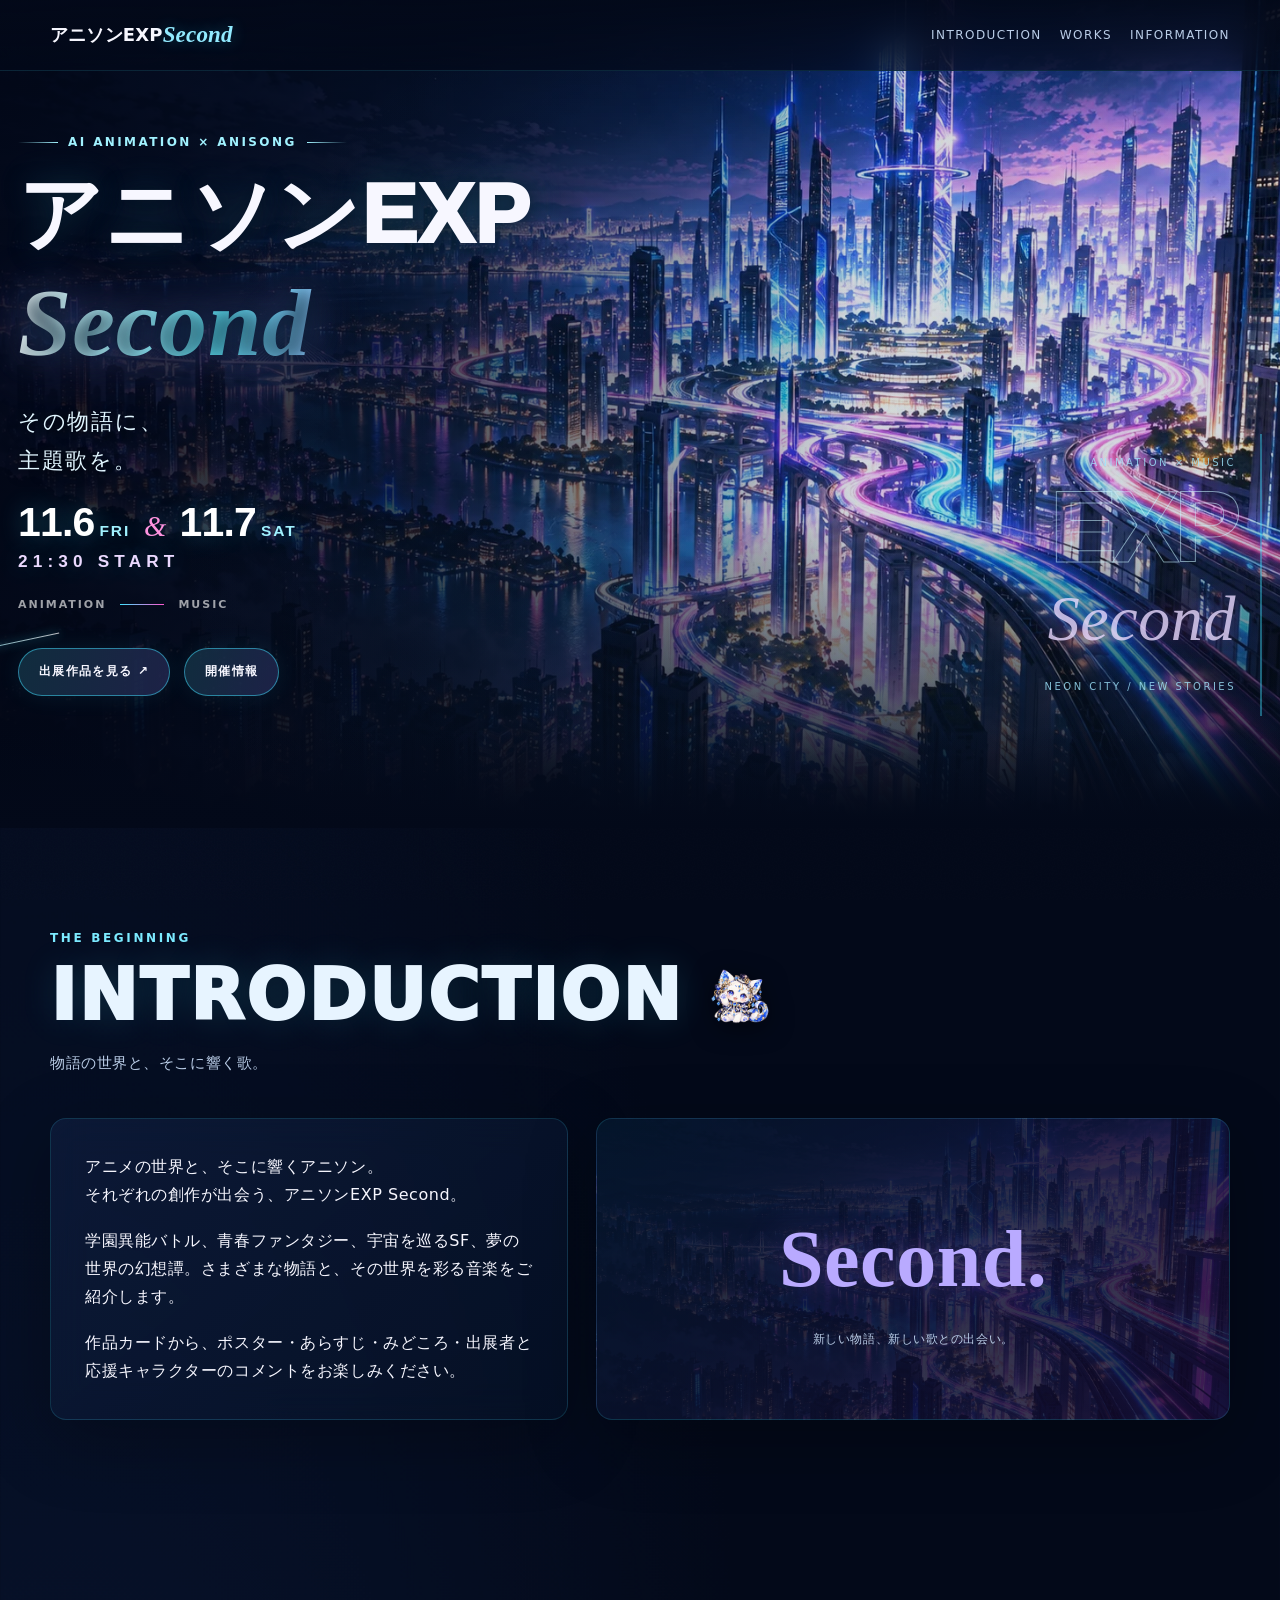
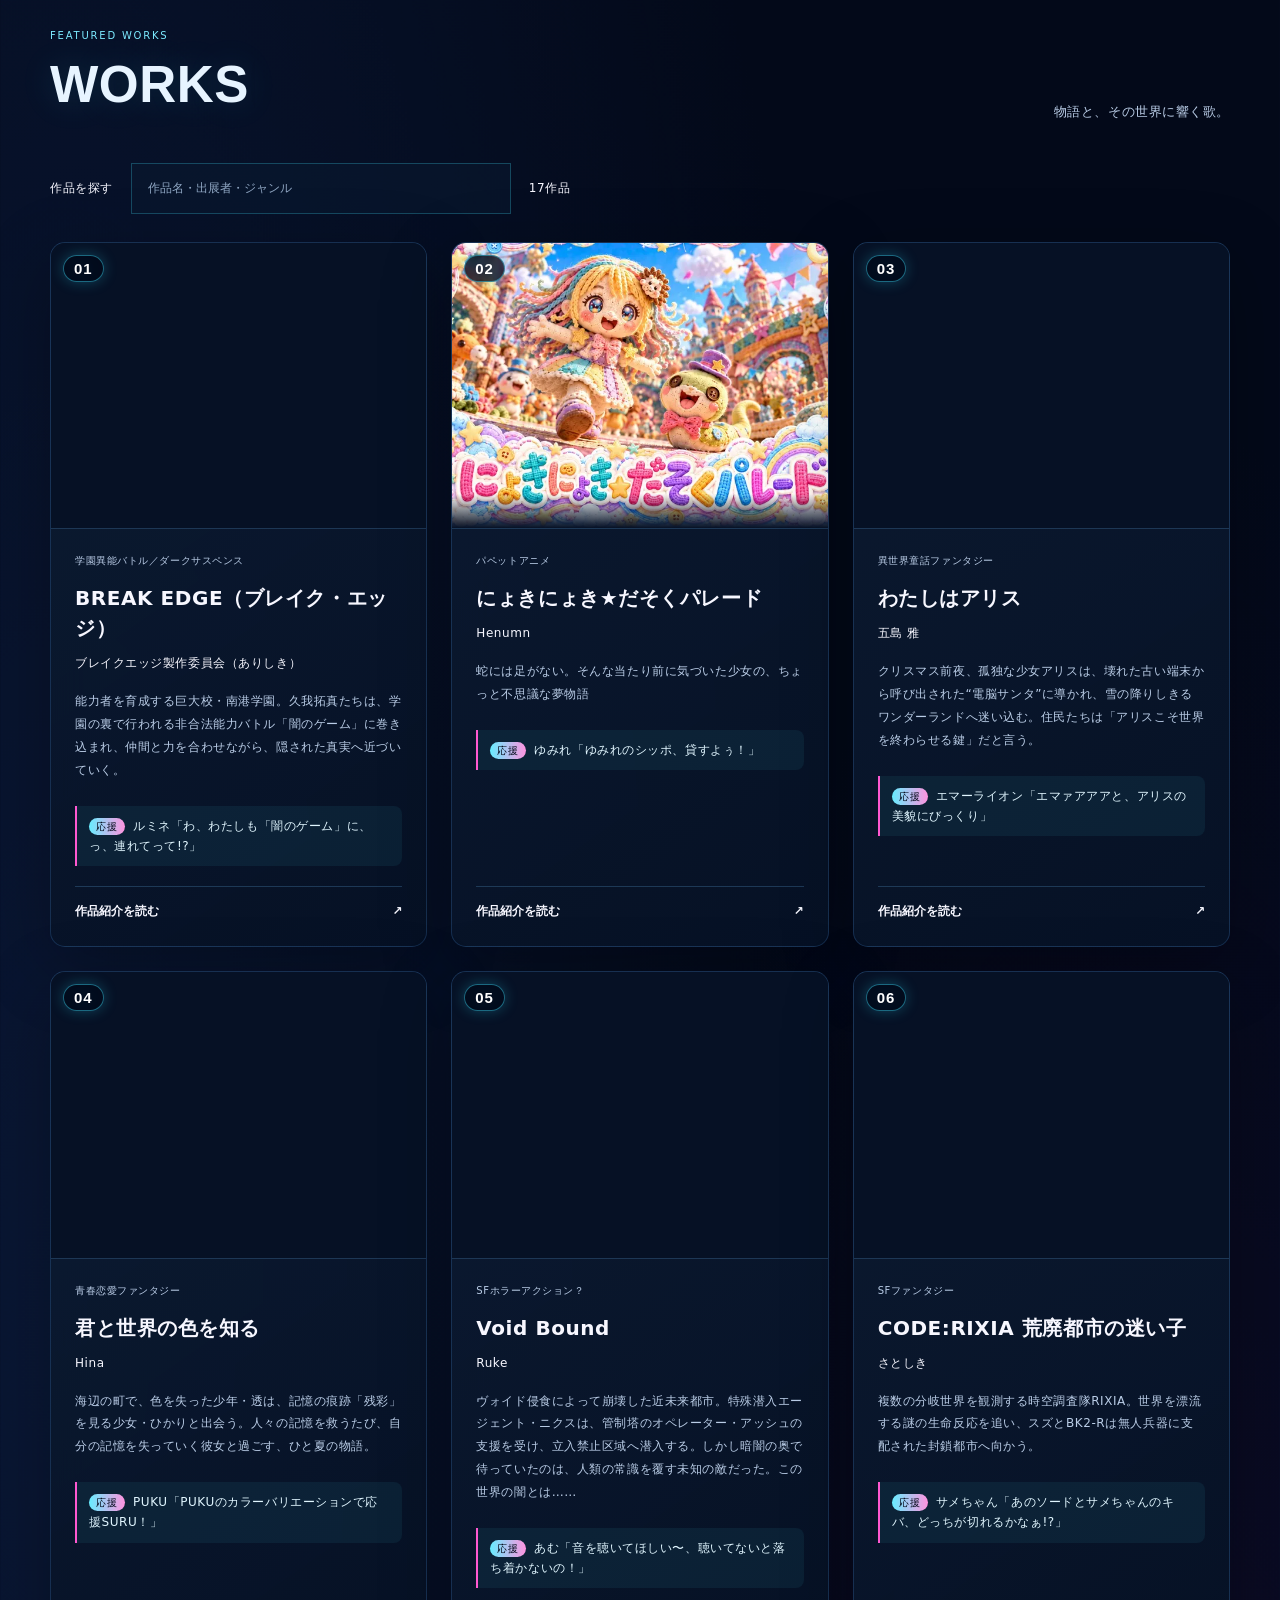
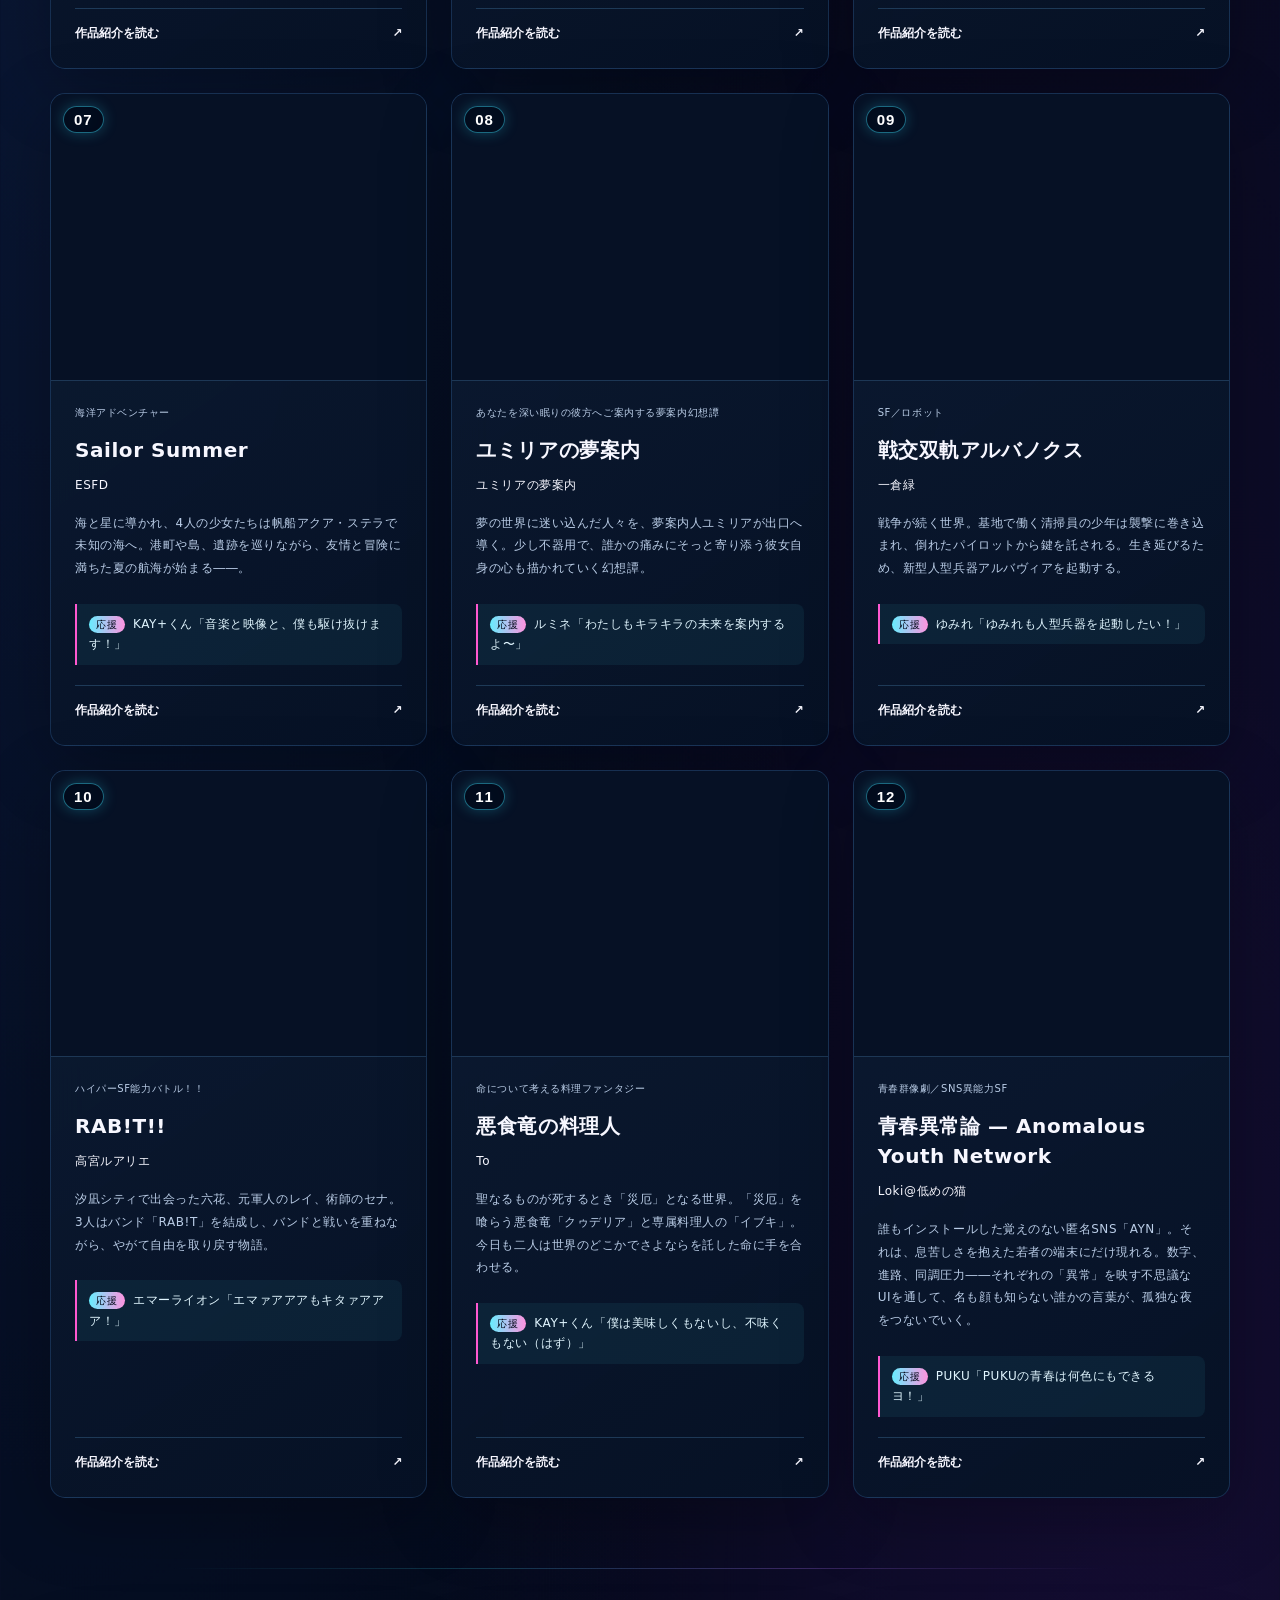
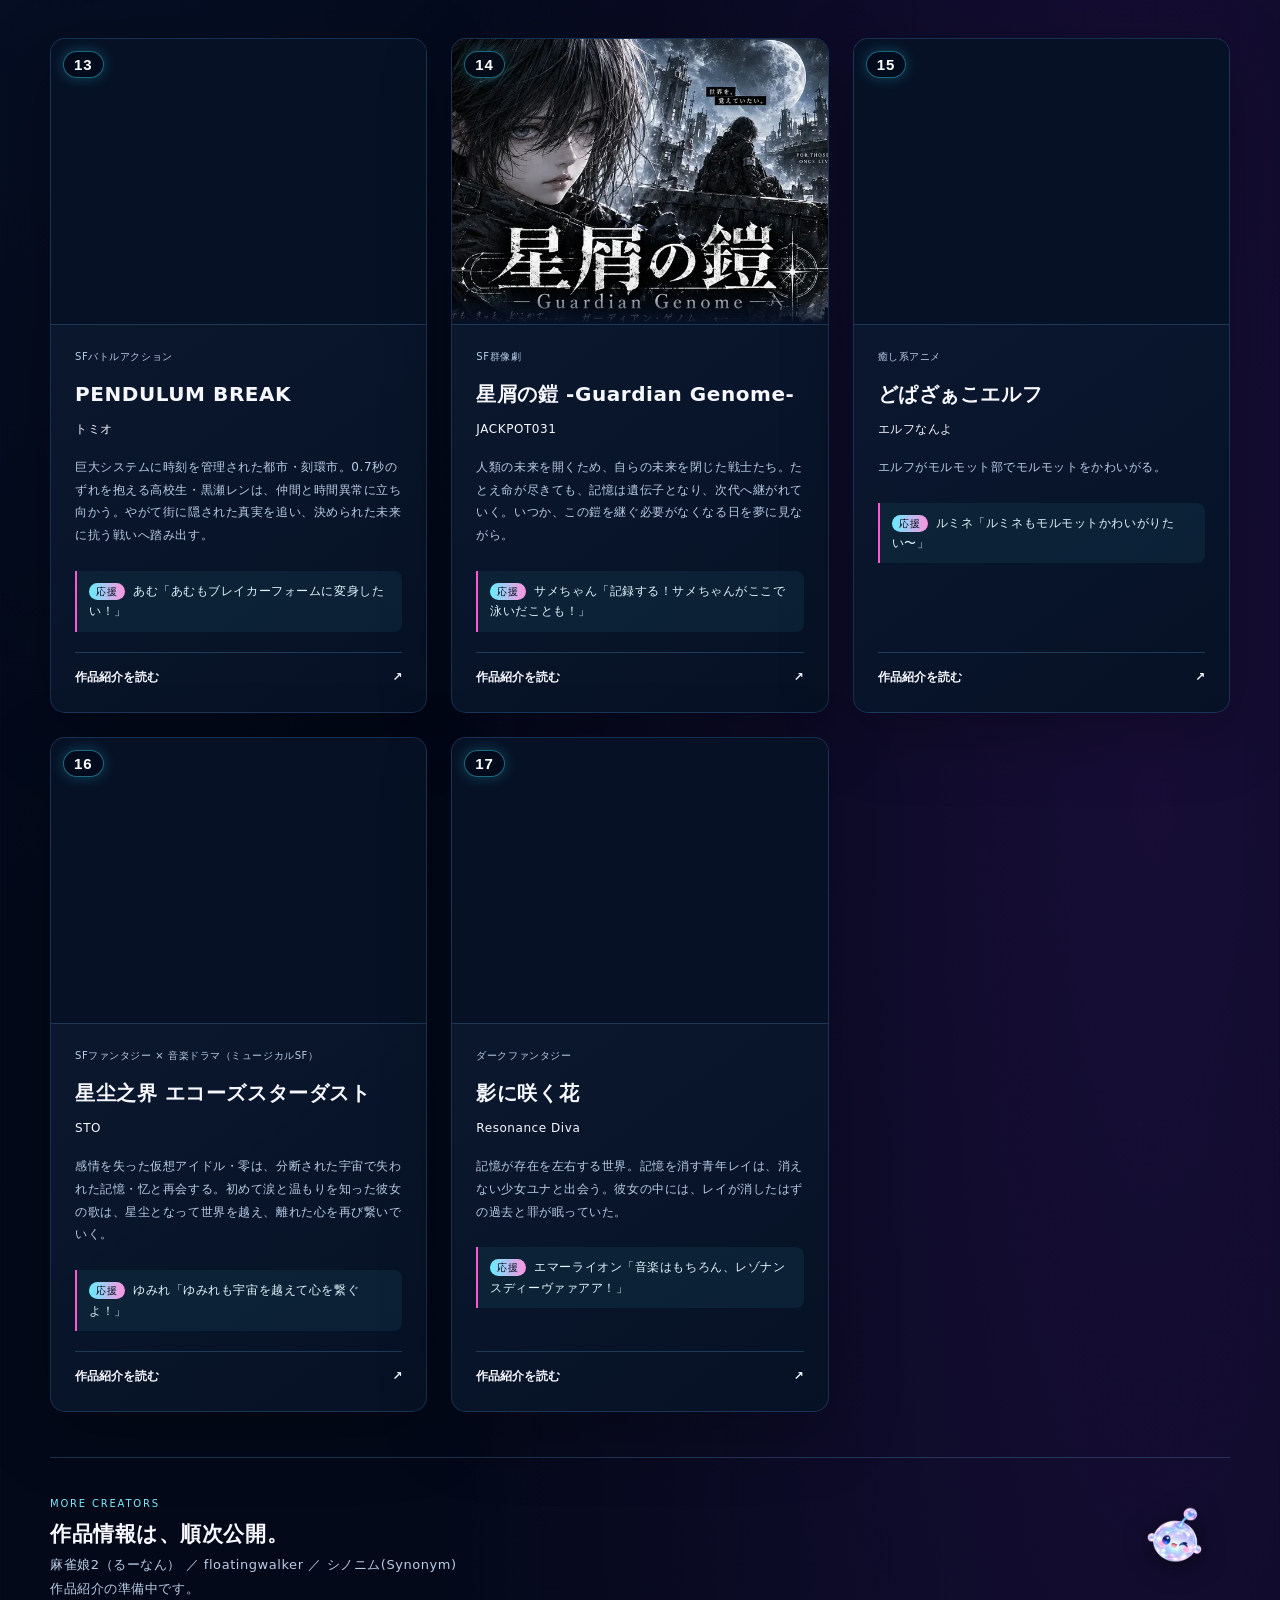
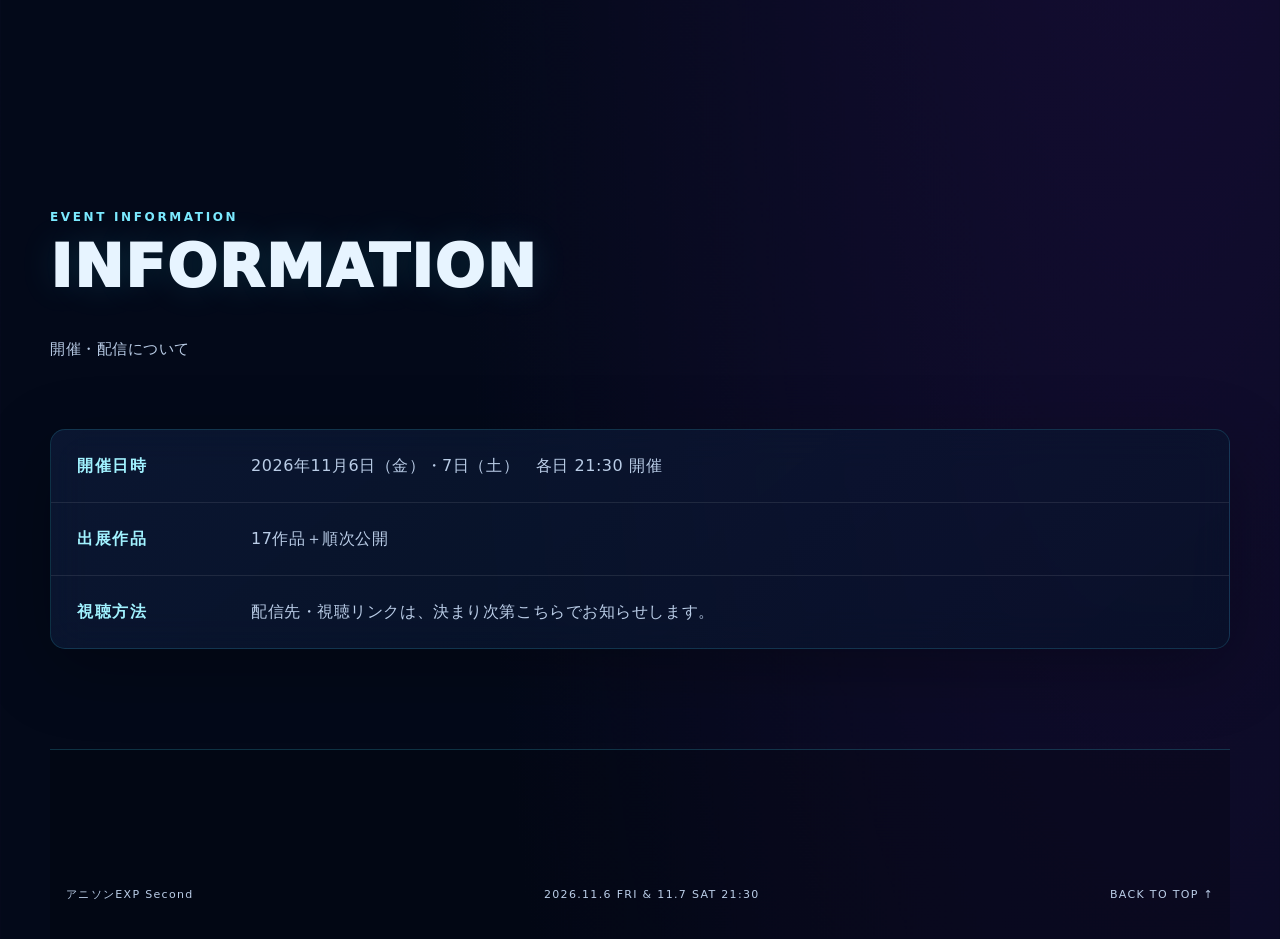
==== commit 9a2bb3a6: "Fix mascot pose silhouettes and information caption overlap" ====
--- a/2/index.html
+++ b/2/index.html
@@ -1912,14 +1912,24 @@
 .modal-supporter-name{font-weight:700;color:#a1f2ff}
 dialog{margin:auto}
 html{overflow-x:clip}
+.section-head{grid-template-columns:minmax(0,1fr);gap:16px;align-items:start}.section-lead{max-width:none;margin:0}
 @media(max-width:650px){.work-card .card-art{aspect-ratio:640/488}}
 
 /* Small mascot friends: decorative, in reserved spaces */
 .tiny-mascot{width:76px;height:84px;object-fit:contain;display:block;flex:0 0 auto;pointer-events:none;user-select:none;filter:drop-shadow(0 5px 12px #0008);max-width:none}.tiny-mascot.mascot-tall{width:65px;height:104px}.hero-mascot-pals{display:flex;gap:14px;align-items:flex-end;margin-top:26px;height:108px;pointer-events:none}.hero-mascot-pals .tiny-mascot{width:84px;height:92px}.hero-mascot-pals .mascot-tall{width:64px;height:106px}.mascot-heading{display:flex;gap:20px;align-items:center;flex-wrap:nowrap}.mascot-heading .tiny-mascot{width:69px;height:75px;margin:0}.mascot-break{grid-column:1/-1;display:flex;justify-content:space-between;align-items:center;position:relative;height:92px;padding:0 30px;margin:0;pointer-events:none}.mascot-break[hidden]{display:none}.mascot-break:before{content:'';position:absolute;left:120px;right:120px;top:50%;height:1px;background:linear-gradient(90deg,transparent,#41e2ff35,#af75ff45,transparent)}.mascot-break .tiny-mascot{width:76px;height:82px;position:relative;z-index:1}.mascot-pending{position:relative;min-height:150px;padding-right:115px}.mascot-pending-pic{position:absolute;right:18px;top:35px;width:76px;height:84px}.footer{position:relative;align-items:center;padding-top:45px}.footer-mascot-pals{display:flex;align-items:flex-end;gap:12px;flex-basis:100%;justify-content:center;pointer-events:none}.footer-mascot-pals .tiny-mascot{width:54px;height:61px}.footer-mascot-pals .mascot-tall{width:41px;height:70px}.footer{flex-wrap:wrap;row-gap:20px}.footer>span,.footer>a{flex:0 1 auto}
 @media(max-width:760px){.hero-mascot-pals{height:82px;margin-top:18px;gap:10px}.hero-mascot-pals .tiny-mascot{width:66px;height:70px}.hero-mascot-pals .mascot-tall{width:48px;height:80px}.mascot-heading{gap:10px;flex-wrap:wrap}.mascot-heading .tiny-mascot{width:48px;height:53px}.mascot-break{height:76px;padding:0 15px}.mascot-break .tiny-mascot{width:62px;height:68px}.mascot-break:before{left:90px;right:90px}.mascot-pending{padding-right:85px}.mascot-pending-pic{right:5px;width:61px;height:69px}}
 
-</style></head><body><div class="noise" aria-hidden="true"></div><header class="site-header"><nav class="nav" aria-label="メインメニュー"><a class="brand" href="#top">アニソンEXP<em>Second</em></a><button class="menu-button" aria-label="メニューを開く" aria-controls="navLinks" aria-expanded="false">☰</button><div class="nav-links" id="navLinks"><a href="#intro">Introduction</a><a href="#works">Works</a><a href="#schedule">Information</a></div></nav></header><main id="top"><section class="hero city-hero"><div class="light-streams" aria-hidden="true"><i class="stream stream-1"></i><i class="stream stream-2"></i><i class="stream stream-3"></i><i class="stream stream-4"></i><i class="stream stream-5"></i><i class="stream stream-6"></i><i class="stream stream-7"></i><i class="stream stream-8"></i></div><div class="hero-inner"><div class="hero-text"><div class="eyebrow">AI Animation × Anisong</div><h1 class="hero-title">アニソンEXP<span class="sub-title">Second</span></h1><p class="hero-copy hero-copy--cinematic">その物語に、<br>主題歌を。</p><p class="hero-date"><time datetime="2026-11-06T21:30+09:00">11.6<small>FRI</small></time><i>&amp;</i><time datetime="2026-11-07T21:30+09:00">11.7<small>SAT</small></time><b>21:30 START</b></p><div class="hero-meta-line"><span>ANIMATION</span><i></i><span>MUSIC</span></div><div class="hero-actions"><a class="button" href="#works">出展作品を見る ↗</a><a class="button" href="#schedule">開催情報</a></div></div><div class="city-label" aria-hidden="true"><span>ANIMATION × MUSIC</span><strong>EXP</strong><em>Second</em><span>NEON CITY / NEW STORIES</span></div></div></section><section id="intro"><div class="container"><div class="section-head"><div><span class="section-kicker">The Beginning</span><h2 class="section-title mascot-heading">INTRODUCTION<img class="tiny-mascot " src="assets/mascots/lumine-wave.webp" alt="" aria-hidden="true" loading="lazy" decoding="async" width="160" height="160"></h2></div><p class="section-lead">物語の世界と、そこに響く歌。</p></div><div class="intro-grid"><div class="panel intro-copy"><p>アニメの世界と、そこに響くアニソン。<br>それぞれの創作が出会う、アニソンEXP Second。</p><p>学園異能バトル、青春ファンタジー、宇宙を巡るSF、夢の世界の幻想譚。さまざまな物語と、その世界を彩る音楽をご紹介します。</p><p>作品カードから、ポスター・あらすじ・みどころ・出展者と応援キャラクターのコメントをお楽しみください。</p></div><div class="panel intro-mini"><div><strong>Second.</strong><p>新しい物語、新しい歌との出会い。</p></div></div></div></div></section><section class="exp-section" id="works"><div class="exp-section-head"><div><span class="kicker">FEATURED WORKS</span><h2 class="mascot-heading">WORKS<img class="tiny-mascot " src="assets/mascots/headphones-sit.webp" alt="" aria-hidden="true" loading="lazy" decoding="async" width="160" height="160"></h2></div><p>物語と、その世界に響く歌。</p></div><div class="works-tools"><label for="work-search">作品を探す</label><input id="work-search" type="search" placeholder="作品名・出展者・ジャンル" autocomplete="off"><span id="work-count" role="status">17作品</span></div><div class="works-grid"><article class="work-card panel guest-card" data-search="BREAK EDGE（ブレイク・エッジ）ブレイクエッジ製作委員会（ありしき）学園異能バトル／ダークサスペンスルミネ（@49pachko773）"><button class="card-art" type="button" data-index="0" aria-label="BREAK EDGE（ブレイク・エッジ）のポスターと作品紹介を開く"><img src="assets/works/01-thumb.webp" alt="" width="640" height="488" loading="lazy" decoding="async"><span>01</span></button><div class="card-body"><p class="genre">学園異能バトル／ダークサスペンス</p><h3>BREAK EDGE（ブレイク・エッジ）</h3><p class="author">ブレイクエッジ製作委員会（ありしき）</p><p class="summary">能力者を育成する巨大校・南港学園。久我拓真たちは、学園の裏で行われる非合法能力バトル「闇のゲーム」に巻き込まれ、仲間と力を合わせながら、隠された真実へ近づいていく。</p><p class="card-supporter"><span>応援</span>ルミネ「わ、わたしも「闇のゲーム」に、っ、連れてって!?」</p><button class="work-open" type="button" data-index="0">作品紹介を読む <span aria-hidden="true">↗</span></button><details class="fallback"><summary>あらすじ・みどころ</summary><p>能力者を育成する巨大校・南港学園。久我拓真たちは、学園の裏で行われる非合法能力バトル「闇のゲーム」に巻き込まれ、仲間と力を合わせながら、隠された真実へ近づいていく。</p><p>正面突破の拓真、先を読む智貴、仲間を守る遥香。異なる力を持つ三人が、互いの弱点を補いながら強敵へ挑む連携バトルが見どころです。</p><p>ブレイクエッジ製作委員会（ありしき）：王道の能力バトルに、学園の裏側をめぐるサスペンスを詰め込みました。三人の連携を楽しんでください！</p></details></div></article><article class="work-card panel guest-card" data-search="にょきにょき★だそくパレードHenumnパペットアニメゆみれ（@D2l4a5b6m2i）"><button class="card-art" type="button" data-index="1" aria-label="にょきにょき★だそくパレードのポスターと作品紹介を開く"><img src="assets/works/02-thumb.webp" alt="" width="640" height="488" loading="lazy" decoding="async"><span>02</span></button><div class="card-body"><p class="genre">パペットアニメ</p><h3>にょきにょき★だそくパレード</h3><p class="author">Henumn</p><p class="summary">蛇には足がない。そんな当たり前に気づいた少女の、ちょっと不思議な夢物語</p><p class="card-supporter"><span>応援</span>ゆみれ「ゆみれのシッポ、貸すよぅ！」</p><button class="work-open" type="button" data-index="1">作品紹介を読む <span aria-hidden="true">↗</span></button><details class="fallback"><summary>あらすじ・みどころ</summary><p>蛇には足がない。そんな当たり前に気づいた少女の、ちょっと不思議な夢物語</p><p>パペットたちが繰り広げる、予測不能なパレードをお楽しみください！</p><p>Henumn：足りなければ足せばいいんじゃない？</p></details></div></article><article class="work-card panel guest-card" data-search="わたしはアリス五島 雅異世界童話ファンタジーエマーライオン（@SbefKKyDN4MPNmw）"><button class="card-art" type="button" data-index="2" aria-label="わたしはアリスのポスターと作品紹介を開く"><img src="assets/works/03-thumb.webp" alt="" width="640" height="488" loading="lazy" decoding="async"><span>03</span></button><div class="card-body"><p class="genre">異世界童話ファンタジー</p><h3>わたしはアリス</h3><p class="author">五島 雅</p><p class="summary">クリスマス前夜、孤独な少女アリスは、壊れた古い端末から呼び出された“電脳サンタ”に導かれ、雪の降りしきるワンダーランドへ迷い込む。住民たちは「アリスこそ世界を終わらせる鍵」だと言う。</p><p class="card-supporter"><span>応援</span>エマーライオン「エマァアアアと、アリスの美貌にびっくり」</p><button class="work-open" type="button" data-index="2">作品紹介を読む <span aria-hidden="true">↗</span></button><details class="fallback"><summary>あらすじ・みどころ</summary><p>クリスマス前夜、孤独な少女アリスは、壊れた古い端末から呼び出された“電脳サンタ”に導かれ、雪の降りしきるワンダーランドへ迷い込む。住民たちは「アリスこそ世界を終わらせる鍵」だと言う。</p><p>いままでアリスが着たほぼすべての衣装を映像化して収録。その名も「アリス三十変化」！</p><p>五島 雅：とにかくアリスの美しさを追求しました！</p></details></div></article><article class="work-card panel guest-card" data-search="君と世界の色を知るHina青春恋愛ファンタジーPUKU（@varts_works）"><button class="card-art" type="button" data-index="3" aria-label="君と世界の色を知るのポスターと作品紹介を開く"><img src="assets/works/04-thumb.webp" alt="" width="640" height="488" loading="lazy" decoding="async"><span>04</span></button><div class="card-body"><p class="genre">青春恋愛ファンタジー</p><h3>君と世界の色を知る</h3><p class="author">Hina</p><p class="summary">海辺の町で、色を失った少年・透は、記憶の痕跡「残彩」を見る少女・ひかりと出会う。人々の記憶を救うたび、自分の記憶を失っていく彼女と過ごす、ひと夏の物語。</p><p class="card-supporter"><span>応援</span>PUKU「PUKUのカラーバリエーションで応援SURU！」</p><button class="work-open" type="button" data-index="3">作品紹介を読む <span aria-hidden="true">↗</span></button><details class="fallback"><summary>あらすじ・みどころ</summary><p>海辺の町で、色を失った少年・透は、記憶の痕跡「残彩」を見る少女・ひかりと出会う。人々の記憶を救うたび、自分の記憶を失っていく彼女と過ごす、ひと夏の物語。</p><p>カメラ越しにひかりを見つめていた透が、ひと夏の時間を重ね、最後にカメラを下ろして自分の目で彼女を見る瞬間が見どころです。</p><p>Hina：カメラ越しだった世界が、君と出会って色づいていく——そんなひと夏のきらめきを詰め込みました。</p></details></div></article><article class="work-card panel guest-card" data-search="Void BoundRukeSFホラーアクション？あむ（@AiPainter969696）"><button class="card-art" type="button" data-index="4" aria-label="Void Boundのポスターと作品紹介を開く"><img src="assets/works/05-thumb.webp" alt="" width="640" height="488" loading="lazy" decoding="async"><span>05</span></button><div class="card-body"><p class="genre">SFホラーアクション？</p><h3>Void Bound</h3><p class="author">Ruke</p><p class="summary">ヴォイド侵食によって崩壊した近未来都市。特殊潜入エージェント・ニクスは、管制塔のオペレーター・アッシュの支援を受け、立入禁止区域へ潜入する。しかし暗闇の奥で待っていたのは、人類の常識を覆す未知の敵だった。この世界の闇とは……</p><p class="card-supporter"><span>応援</span>あむ「音を聴いてほしい〜、聴いてないと落ち着かないの！」</p><button class="work-open" type="button" data-index="4">作品紹介を読む <span aria-hidden="true">↗</span></button><details class="fallback"><summary>あらすじ・みどころ</summary><p>ヴォイド侵食によって崩壊した近未来都市。特殊潜入エージェント・ニクスは、管制塔のオペレーター・アッシュの支援を受け、立入禁止区域へ潜入する。しかし暗闇の奥で待っていたのは、人類の常識を覆す未知の敵だった。この世界の闇とは……</p><p>OPとEDは気合い入ってます！！アニメ本編は？となりますがドローンがトランスフォームなかなかしてくれなくて苦労した覚えがあります。</p><p>Ruke：ぜってぇ見てくれよなぁ？</p></details></div></article><article class="work-card panel guest-card" data-search="CODE:RIXIA 荒廃都市の迷い子さとしきSFファンタジーサメちゃん（@montblanc5815）"><button class="card-art" type="button" data-index="5" aria-label="CODE:RIXIA 荒廃都市の迷い子のポスターと作品紹介を開く"><img src="assets/works/06-thumb.webp" alt="" width="640" height="488" loading="lazy" decoding="async"><span>06</span></button><div class="card-body"><p class="genre">SFファンタジー</p><h3>CODE:RIXIA 荒廃都市の迷い子</h3><p class="author">さとしき</p><p class="summary">複数の分岐世界を観測する時空調査隊RIXIA。世界を漂流する謎の生命反応を追い、スズとBK2-Rは無人兵器に支配された封鎖都市へ向かう。</p><p class="card-supporter"><span>応援</span>サメちゃん「あのソードとサメちゃんのキバ、どっちが切れるかなぁ!?」</p><button class="work-open" type="button" data-index="5">作品紹介を読む <span aria-hidden="true">↗</span></button><details class="fallback"><summary>あらすじ・みどころ</summary><p>複数の分岐世界を観測する時空調査隊RIXIA。世界を漂流する謎の生命反応を追い、スズとBK2-Rは無人兵器に支配された封鎖都市へ向かう。</p><p>日常から異世界、探索、戦闘、救出へと次々に状況が変化していくSFアニメらしいテンポのある展開が見どころ。</p><p>さとしき：CODE:RIXIAの世界観を少しでも伝えられたら嬉しいです！よろしくお願いします！</p></details></div></article><article class="work-card panel guest-card" data-search="Sailor SummerESFD海洋アドベンチャーKAY+くん"><button class="card-art" type="button" data-index="6" aria-label="Sailor Summerのポスターと作品紹介を開く"><img src="assets/works/07-thumb.webp" alt="" width="640" height="488" loading="lazy" decoding="async"><span>07</span></button><div class="card-body"><p class="genre">海洋アドベンチャー</p><h3>Sailor Summer</h3><p class="author">ESFD</p><p class="summary">海と星に導かれ、4人の少女たちは帆船アクア・ステラで未知の海へ。港町や島、遺跡を巡りながら、友情と冒険に満ちた夏の航海が始まる――。</p><p class="card-supporter"><span>応援</span>KAY+くん「音楽と映像と、僕も駆け抜けます！」</p><button class="work-open" type="button" data-index="6">作品紹介を読む <span aria-hidden="true">↗</span></button><details class="fallback"><summary>あらすじ・みどころ</summary><p>海と星に導かれ、4人の少女たちは帆船アクア・ステラで未知の海へ。港町や島、遺跡を巡りながら、友情と冒険に満ちた夏の航海が始まる――。</p><p>青い海と港町、未知の島々を舞台に、個性の異なる4人の少女たちが帆船アクア・ステラで冒険へ旅立ちます。爽やかな夏の空気感と、仲間たちの表情豊かなやり取り、スピード感のある航海シーンを通して、アニメのオープニングらしいワクワク感と壮大な世界観を楽しんでいただけたら嬉しいです。</p><p>ESFD：音楽と映像が一緒に駆け抜けていくような作品を目指して制作しました。細かな表情や演出にもこだわっているので、最後まで楽しんでもらえたら嬉しいです😊</p></details></div></article><article class="work-card panel guest-card" data-search="ユミリアの夢案内ユミリアの夢案内あなたを深い眠りの彼方へご案内する夢案内幻想譚ルミネ（@49pachko773）"><button class="card-art" type="button" data-index="7" aria-label="ユミリアの夢案内のポスターと作品紹介を開く"><img src="assets/works/08-thumb.webp" alt="" width="640" height="488" loading="lazy" decoding="async"><span>08</span></button><div class="card-body"><p class="genre">あなたを深い眠りの彼方へご案内する夢案内幻想譚</p><h3>ユミリアの夢案内</h3><p class="author">ユミリアの夢案内</p><p class="summary">夢の世界に迷い込んだ人々を、夢案内人ユミリアが出口へ導く。少し不器用で、誰かの痛みにそっと寄り添う彼女自身の心も描かれていく幻想譚。</p><p class="card-supporter"><span>応援</span>ルミネ「わたしもキラキラの未来を案内するよ〜」</p><button class="work-open" type="button" data-index="7">作品紹介を読む <span aria-hidden="true">↗</span></button><details class="fallback"><summary>あらすじ・みどころ</summary><p>夢の世界に迷い込んだ人々を、夢案内人ユミリアが出口へ導く。少し不器用で、誰かの痛みにそっと寄り添う彼女自身の心も描かれていく幻想譚。</p><p>砂糖菓子の月や無数の扉が彩る不思議で幻想的な夢世界。</p><p>ユミリアの夢案内：夢に迷ったとき、きっとあなたの前にも夢案内人が現れるでしょう。</p></details></div></article><article class="work-card panel guest-card" data-search="戦交双軌アルバノクス一倉緑SF／ロボットゆみれ（@D2l4a5b6m2i）"><button class="card-art" type="button" data-index="8" aria-label="戦交双軌アルバノクスのポスターと作品紹介を開く"><img src="assets/works/09-thumb.webp" alt="" width="640" height="488" loading="lazy" decoding="async"><span>09</span></button><div class="card-body"><p class="genre">SF／ロボット</p><h3>戦交双軌アルバノクス</h3><p class="author">一倉緑</p><p class="summary">戦争が続く世界。基地で働く清掃員の少年は襲撃に巻き込まれ、倒れたパイロットから鍵を託される。生き延びるため、新型人型兵器アルバヴィアを起動する。</p><p class="card-supporter"><span>応援</span>ゆみれ「ゆみれも人型兵器を起動したい！」</p><button class="work-open" type="button" data-index="8">作品紹介を読む <span aria-hidden="true">↗</span></button><details class="fallback"><summary>あらすじ・みどころ</summary><p>戦争が続く世界。基地で働く清掃員の少年は襲撃に巻き込まれ、倒れたパイロットから鍵を託される。生き延びるため、新型人型兵器アルバヴィアを起動する。</p><p>敵として出会った二機が、戦いの果てに同じ敵へ向かうまでを、疾走感あるロボットアニメOP風MVで描きました。</p><p>一倉緑：架空のロボットアニメをイメージして、主題歌MVを作りました！</p></details></div></article><article class="work-card panel guest-card" data-search="RAB!T!!高宮ルアリエハイパーSF能力バトル！！エマーライオン（@SbefKKyDN4MPNmw）"><button class="card-art" type="button" data-index="9" aria-label="RAB!T!!のポスターと作品紹介を開く"><img src="assets/works/10-thumb.webp" alt="" width="640" height="488" loading="lazy" decoding="async"><span>10</span></button><div class="card-body"><p class="genre">ハイパーSF能力バトル！！</p><h3>RAB!T!!</h3><p class="author">高宮ルアリエ</p><p class="summary">汐凪シティで出会った六花、元軍人のレイ、術師のセナ。3人はバンド「RAB!T」を結成し、バンドと戦いを重ねながら、やがて自由を取り戻す物語。</p><p class="card-supporter"><span>応援</span>エマーライオン「エマァアアアもキタァアアア！」</p><button class="work-open" type="button" data-index="9">作品紹介を読む <span aria-hidden="true">↗</span></button><details class="fallback"><summary>あらすじ・みどころ</summary><p>汐凪シティで出会った六花、元軍人のレイ、術師のセナ。3人はバンド「RAB!T」を結成し、バンドと戦いを重ねながら、やがて自由を取り戻す物語。</p><p>ちょーかっこいいOPになったから見てね☆彡</p><p>高宮ルアリエ：私がきたああああああああ！！</p></details></div></article><article class="work-card panel guest-card" data-search="悪食竜の料理人To命について考える料理ファンタジーKAY+くん"><button class="card-art" type="button" data-index="10" aria-label="悪食竜の料理人のポスターと作品紹介を開く"><img src="assets/works/11-thumb.webp" alt="" width="640" height="488" loading="lazy" decoding="async"><span>11</span></button><div class="card-body"><p class="genre">命について考える料理ファンタジー</p><h3>悪食竜の料理人</h3><p class="author">To</p><p class="summary">聖なるものが死するとき「災厄」となる世界。「災厄」を喰らう悪食竜「クゥデリア」と専属料理人の「イブキ」。今日も二人は世界のどこかでさよならを託した命に手を合わせる。</p><p class="card-supporter"><span>応援</span>KAY+くん「僕は美味しくもないし、不味くもない（はず）」</p><button class="work-open" type="button" data-index="10">作品紹介を読む <span aria-hidden="true">↗</span></button><details class="fallback"><summary>あらすじ・みどころ</summary><p>聖なるものが死するとき「災厄」となる世界。「災厄」を喰らう悪食竜「クゥデリア」と専属料理人の「イブキ」。今日も二人は世界のどこかでさよならを託した命に手を合わせる。</p><p>OPを作りました！美しくも残酷な世界でいただきます！</p><p>To：精霊って美味しいのかな？</p></details></div></article><article class="work-card panel guest-card" data-search="青春異常論 — Anomalous Youth NetworkLoki@低めの猫青春群像劇／SNS異能力SFPUKU（@varts_works）"><button class="card-art" type="button" data-index="11" aria-label="青春異常論 — Anomalous Youth Networkのポスターと作品紹介を開く"><img src="assets/works/12-thumb.webp" alt="" width="640" height="488" loading="lazy" decoding="async"><span>12</span></button><div class="card-body"><p class="genre">青春群像劇／SNS異能力SF</p><h3>青春異常論 — Anomalous Youth Network</h3><p class="author">Loki@低めの猫</p><p class="summary">誰もインストールした覚えのない匿名SNS「AYN」。それは、息苦しさを抱えた若者の端末にだけ現れる。数字、進路、同調圧力――それぞれの「異常」を映す不思議なUIを通して、名も顔も知らない誰かの言葉が、孤独な夜をつないでいく。</p><p class="card-supporter"><span>応援</span>PUKU「PUKUの青春は何色にもできるヨ！」</p><button class="work-open" type="button" data-index="11">作品紹介を読む <span aria-hidden="true">↗</span></button><details class="fallback"><summary>あらすじ・みどころ</summary><p>誰もインストールした覚えのない匿名SNS「AYN」。それは、息苦しさを抱えた若者の端末にだけ現れる。数字、進路、同調圧力――それぞれの「異常」を映す不思議なUIを通して、名も顔も知らない誰かの言葉が、孤独な夜をつないでいく。</p><p>「青春を楽しめない自分はおかしいのか」。そんな息苦しさを抱えた若者たちが、匿名SNS「AYN」を通して誰かの言葉に出会っていく物語です。音楽とともに変化していく彼らの心情に注目していただけたら嬉しいです。</p><p>Loki@低めの猫：初参加です！ 小説として作った『青春異常論』を、今回は音楽とアニメーションで映像化しました。楽しんでいただけたら嬉しいです！</p></details></div></article><div class="mascot-break" aria-hidden="true"><img class="tiny-mascot " src="assets/mascots/shark-dance.webp" alt="" aria-hidden="true" loading="lazy" decoding="async" width="160" height="160"></div><article class="work-card panel guest-card" data-search="PENDULUM BREAKトミオSFバトルアクションあむ（@AiPainter969696）"><button class="card-art" type="button" data-index="12" aria-label="PENDULUM BREAKのポスターと作品紹介を開く"><img src="assets/works/13-thumb.webp" alt="" width="640" height="488" loading="lazy" decoding="async"><span>13</span></button><div class="card-body"><p class="genre">SFバトルアクション</p><h3>PENDULUM BREAK</h3><p class="author">トミオ</p><p class="summary">巨大システムに時刻を管理された都市・刻環市。0.7秒のずれを抱える高校生・黒瀬レンは、仲間と時間異常に立ち向かう。やがて街に隠された真実を追い、決められた未来に抗う戦いへ踏み出す。</p><p class="card-supporter"><span>応援</span>あむ「あむもブレイカーフォームに変身したい！」</p><button class="work-open" type="button" data-index="12">作品紹介を読む <span aria-hidden="true">↗</span></button><details class="fallback"><summary>あらすじ・みどころ</summary><p>巨大システムに時刻を管理された都市・刻環市。0.7秒のずれを抱える高校生・黒瀬レンは、仲間と時間異常に立ち向かう。やがて街に隠された真実を追い、決められた未来に抗う戦いへ踏み出す。</p><p>時計都市の世界観、時間能力を駆使した変身バトル、仲間との絆。0.7秒の謎を追い、自分の未来を選ぶ少年たちの物語です。</p><p>トミオ：3ピースバンド「toMion」、初のアニソンタイアップを自分たちで実現！音楽から生まれたアニメの世界を楽しんでください！</p></details></div></article><article class="work-card panel guest-card" data-search="星屑の鎧 -Guardian Genome-JACKPOT031SF群像劇サメちゃん（@montblanc5815）"><button class="card-art" type="button" data-index="13" aria-label="星屑の鎧 -Guardian Genome-のポスターと作品紹介を開く"><img src="assets/works/14-thumb.webp" alt="" width="640" height="488" loading="lazy" decoding="async"><span>14</span></button><div class="card-body"><p class="genre">SF群像劇</p><h3>星屑の鎧 -Guardian Genome-</h3><p class="author">JACKPOT031</p><p class="summary">人類の未来を開くため、自らの未来を閉じた戦士たち。たとえ命が尽きても、記憶は遺伝子となり、次代へ継がれていく。いつか、この鎧を継ぐ必要がなくなる日を夢に見ながら。</p><p class="card-supporter"><span>応援</span>サメちゃん「記録する！サメちゃんがここで泳いだことも！」</p><button class="work-open" type="button" data-index="13">作品紹介を読む <span aria-hidden="true">↗</span></button><details class="fallback"><summary>あらすじ・みどころ</summary><p>人類の未来を開くため、自らの未来を閉じた戦士たち。たとえ命が尽きても、記憶は遺伝子となり、次代へ継がれていく。いつか、この鎧を継ぐ必要がなくなる日を夢に見ながら。</p><p>決して明るくはない戦況のなか、それぞれがそれぞれの役割を果たそうとする姿。</p><p>JACKPOT031：ずっと温めていた構想を映像化しました。</p></details></div></article><article class="work-card panel guest-card" data-search="どぱざぁこエルフエルフなんよ癒し系アニメルミネ（@49pachko773）"><button class="card-art" type="button" data-index="14" aria-label="どぱざぁこエルフのポスターと作品紹介を開く"><img src="assets/works/15-thumb.webp" alt="" width="640" height="488" loading="lazy" decoding="async"><span>15</span></button><div class="card-body"><p class="genre">癒し系アニメ</p><h3>どぱざぁこエルフ</h3><p class="author">エルフなんよ</p><p class="summary">エルフがモルモット部でモルモットをかわいがる。</p><p class="card-supporter"><span>応援</span>ルミネ「ルミネもモルモットかわいがりたい〜」</p><button class="work-open" type="button" data-index="14">作品紹介を読む <span aria-hidden="true">↗</span></button><details class="fallback"><summary>あらすじ・みどころ</summary><p>エルフがモルモット部でモルモットをかわいがる。</p><p>モルモットがかわいい</p><p>エルフなんよ：エルフなんよです。このアニメを公開できたことを光栄におもいます。</p></details></div></article><article class="work-card panel guest-card" data-search="星尘之界 エコーズスターダストSTOSFファンタジー × 音楽ドラマ（ミュージカルSF）ゆみれ（@D2l4a5b6m2i）"><button class="card-art" type="button" data-index="15" aria-label="星尘之界 エコーズスターダストのポスターと作品紹介を開く"><img src="assets/works/16-thumb.webp" alt="" width="640" height="488" loading="lazy" decoding="async"><span>16</span></button><div class="card-body"><p class="genre">SFファンタジー × 音楽ドラマ（ミュージカルSF）</p><h3>星尘之界 エコーズスターダスト</h3><p class="author">STO</p><p class="summary">感情を失った仮想アイドル・零は、分断された宇宙で失われた記憶・忆と再会する。初めて涙と温もりを知った彼女の歌は、星尘となって世界を越え、離れた心を再び繋いでいく。</p><p class="card-supporter"><span>応援</span>ゆみれ「ゆみれも宇宙を越えて心を繋ぐよ！」</p><button class="work-open" type="button" data-index="15">作品紹介を読む <span aria-hidden="true">↗</span></button><details class="fallback"><summary>あらすじ・みどころ</summary><p>感情を失った仮想アイドル・零は、分断された宇宙で失われた記憶・忆と再会する。初めて涙と温もりを知った彼女の歌は、星尘となって世界を越え、離れた心を再び繋いでいく。</p><p>涙が星尘と花へ変わり、歌が分断された宇宙を繋ぐ幻想的なクライマックス。</p><p>STO：なんとなく勢いで参加！</p></details></div></article><article class="work-card panel guest-card" data-search="影に咲く花Resonance Divaダークファンタジーエマーライオン（@SbefKKyDN4MPNmw）"><button class="card-art" type="button" data-index="16" aria-label="影に咲く花のポスターと作品紹介を開く"><img src="assets/works/17-thumb.webp" alt="" width="640" height="488" loading="lazy" decoding="async"><span>17</span></button><div class="card-body"><p class="genre">ダークファンタジー</p><h3>影に咲く花</h3><p class="author">Resonance Diva</p><p class="summary">記憶が存在を左右する世界。記憶を消す青年レイは、消えない少女ユナと出会う。彼女の中には、レイが消したはずの過去と罪が眠っていた。</p><p class="card-supporter"><span>応援</span>エマーライオン「音楽はもちろん、レゾナンスディーヴァァアア！」</p><button class="work-open" type="button" data-index="16">作品紹介を読む <span aria-hidden="true">↗</span></button><details class="fallback"><summary>あらすじ・みどころ</summary><p>記憶が存在を左右する世界。記憶を消す青年レイは、消えない少女ユナと出会う。彼女の中には、レイが消したはずの過去と罪が眠っていた。</p><p>記憶を消す青年と、消えない少女。二人の出会いが、失われた過去と隠された真実を呼び覚ます。</p><p>Resonance Diva：記憶と存在をテーマに作りました！</p></details></div></article></div><p id="empty-search" hidden>一致する作品が見つかりませんでした。</p><div class="pending mascot-pending"><img class="tiny-mascot mascot-pending-pic" src="assets/mascots/puku-wink.webp" alt="" aria-hidden="true" loading="lazy" decoding="async" width="160" height="160"><span class="kicker">MORE CREATORS</span><h3>作品情報は、順次公開。</h3><p>麻雀娘2（るーなん） ／ floatingwalker ／ シノニム(Synonym)</p><p class="pending-note">作品紹介の準備中です。</p></div></section>
-<section id="schedule"><div class="container"><div class="section-head"><div><span class="section-kicker">Event Information</span><h2 class="section-title mascot-heading">INFORMATION<img class="tiny-mascot " src="assets/mascots/lion-sleep.webp" alt="" aria-hidden="true" loading="lazy" decoding="async" width="160" height="160"></h2></div><p class="section-lead">開催・配信について</p></div><div class="panel news-list"><div class="news-item"><span class="news-date">開催日時</span><p class="news-text">2026年11月6日（金）・7日（土）　各日 21:30 開催</p></div><div class="news-item"><span class="news-date">出展作品</span><p class="news-text">17作品＋順次公開</p></div><div class="news-item"><span class="news-date">視聴方法</span><p class="news-text">配信先・視聴リンクは、決まり次第こちらでお知らせします。</p></div></div></div></section></main><footer class="footer"><div class="footer-mascot-pals" aria-hidden="true"><img class="tiny-mascot mascot-tall" src="assets/mascots/lavender-cat-sit.webp" alt="" aria-hidden="true" loading="lazy" decoding="async" width="160" height="160"></div><span>アニソンEXP Second</span><span>2026.11.6 FRI &amp; 11.7 SAT 21:30</span><a href="#top">BACK TO TOP ↑</a></footer><dialog id="work-dialog" aria-labelledby="modal-title"><button class="dialog-close" autofocus>閉じる ×</button><div class="modal-layout"><a class="modal-art" id="modal-poster-link" href="#" target="_blank" rel="noopener"><img id="modal-poster" alt="" width="1024" height="1536"></a><div class="modal-reading"><p class="kicker" id="modal-genre"></p><h2 class="modal-title" id="modal-title"></h2><p class="modal-author" id="modal-author"></p><section class="modal-section"><h3>あらすじ</h3><p id="modal-story"></p></section><section class="modal-section"><h3>みどころ</h3><p id="modal-highlight"></p></section><section class="modal-section"><h3>出展者からのコメント</h3><p id="modal-comment"></p></section><section class="modal-section modal-supporter"><h3>応援コメント</h3><p class="modal-supporter-name" id="modal-supporter"></p><p id="modal-supporter-comment"></p></section></div></div></dialog>
+
+/* Reserve a separate row for the information mascot and caption. */
+#schedule .section-head{grid-template-columns:minmax(0,1fr);gap:16px;align-items:start}
+#schedule .information-lead-row{display:flex;align-items:center;justify-content:space-between;gap:24px;min-height:74px;width:100%;position:relative}
+#schedule .information-lead-row .section-lead{margin:0;min-width:0;line-height:1.8;position:static;transform:none}
+#schedule .information-lead-row .tiny-mascot{position:static;display:block;width:90px;height:68px;flex:0 0 90px;margin:0;transform:none;object-fit:contain}
+.footer-mascot-pals .tiny-mascot[src$="lavender-cat-seated-v2.webp"]{width:65px;height:70px}
+.mascot-break .tiny-mascot[src$="shark-swim-v2.webp"]{width:106px;height:70px}
+@media(max-width:760px){#schedule .information-lead-row{gap:16px;min-height:68px}#schedule .information-lead-row .tiny-mascot{width:76px;height:59px;flex-basis:76px}.mascot-break .tiny-mascot[src$="shark-swim-v2.webp"]{width:92px;height:62px}}
+</style></head><body><div class="noise" aria-hidden="true"></div><header class="site-header"><nav class="nav" aria-label="メインメニュー"><a class="brand" href="#top">アニソンEXP<em>Second</em></a><button class="menu-button" aria-label="メニューを開く" aria-controls="navLinks" aria-expanded="false">☰</button><div class="nav-links" id="navLinks"><a href="#intro">Introduction</a><a href="#works">Works</a><a href="#schedule">Information</a></div></nav></header><main id="top"><section class="hero city-hero"><div class="light-streams" aria-hidden="true"><i class="stream stream-1"></i><i class="stream stream-2"></i><i class="stream stream-3"></i><i class="stream stream-4"></i><i class="stream stream-5"></i><i class="stream stream-6"></i><i class="stream stream-7"></i><i class="stream stream-8"></i></div><div class="hero-inner"><div class="hero-text"><div class="eyebrow">AI Animation × Anisong</div><h1 class="hero-title">アニソンEXP<span class="sub-title">Second</span></h1><p class="hero-copy hero-copy--cinematic">その物語に、<br>主題歌を。</p><p class="hero-date"><time datetime="2026-11-06T21:30+09:00">11.6<small>FRI</small></time><i>&amp;</i><time datetime="2026-11-07T21:30+09:00">11.7<small>SAT</small></time><b>21:30 START</b></p><div class="hero-meta-line"><span>ANIMATION</span><i></i><span>MUSIC</span></div><div class="hero-actions"><a class="button" href="#works">出展作品を見る ↗</a><a class="button" href="#schedule">開催情報</a></div></div><div class="city-label" aria-hidden="true"><span>ANIMATION × MUSIC</span><strong>EXP</strong><em>Second</em><span>NEON CITY / NEW STORIES</span></div></div></section><section id="intro"><div class="container"><div class="section-head"><div><span class="section-kicker">The Beginning</span><h2 class="section-title mascot-heading">INTRODUCTION<img class="tiny-mascot " src="assets/mascots/lumine-wave.webp" alt="" aria-hidden="true" loading="lazy" decoding="async" width="160" height="160"></h2></div><p class="section-lead">物語の世界と、そこに響く歌。</p></div><div class="intro-grid"><div class="panel intro-copy"><p>アニメの世界と、そこに響くアニソン。<br>それぞれの創作が出会う、アニソンEXP Second。</p><p>学園異能バトル、青春ファンタジー、宇宙を巡るSF、夢の世界の幻想譚。さまざまな物語と、その世界を彩る音楽をご紹介します。</p><p>作品カードから、ポスター・あらすじ・みどころ・出展者と応援キャラクターのコメントをお楽しみください。</p></div><div class="panel intro-mini"><div><strong>Second.</strong><p>新しい物語、新しい歌との出会い。</p></div></div></div></div></section><section class="exp-section" id="works"><div class="exp-section-head"><div><span class="kicker">FEATURED WORKS</span><h2 class="mascot-heading">WORKS<img class="tiny-mascot " src="assets/mascots/headphones-sit.webp" alt="" aria-hidden="true" loading="lazy" decoding="async" width="160" height="160"></h2></div><p>物語と、その世界に響く歌。</p></div><div class="works-tools"><label for="work-search">作品を探す</label><input id="work-search" type="search" placeholder="作品名・出展者・ジャンル" autocomplete="off"><span id="work-count" role="status">17作品</span></div><div class="works-grid"><article class="work-card panel guest-card" data-search="BREAK EDGE（ブレイク・エッジ）ブレイクエッジ製作委員会（ありしき）学園異能バトル／ダークサスペンスルミネ（@49pachko773）"><button class="card-art" type="button" data-index="0" aria-label="BREAK EDGE（ブレイク・エッジ）のポスターと作品紹介を開く"><img src="assets/works/01-thumb.webp" alt="" width="640" height="488" loading="lazy" decoding="async"><span>01</span></button><div class="card-body"><p class="genre">学園異能バトル／ダークサスペンス</p><h3>BREAK EDGE（ブレイク・エッジ）</h3><p class="author">ブレイクエッジ製作委員会（ありしき）</p><p class="summary">能力者を育成する巨大校・南港学園。久我拓真たちは、学園の裏で行われる非合法能力バトル「闇のゲーム」に巻き込まれ、仲間と力を合わせながら、隠された真実へ近づいていく。</p><p class="card-supporter"><span>応援</span>ルミネ「わ、わたしも「闇のゲーム」に、っ、連れてって!?」</p><button class="work-open" type="button" data-index="0">作品紹介を読む <span aria-hidden="true">↗</span></button><details class="fallback"><summary>あらすじ・みどころ</summary><p>能力者を育成する巨大校・南港学園。久我拓真たちは、学園の裏で行われる非合法能力バトル「闇のゲーム」に巻き込まれ、仲間と力を合わせながら、隠された真実へ近づいていく。</p><p>正面突破の拓真、先を読む智貴、仲間を守る遥香。異なる力を持つ三人が、互いの弱点を補いながら強敵へ挑む連携バトルが見どころです。</p><p>ブレイクエッジ製作委員会（ありしき）：王道の能力バトルに、学園の裏側をめぐるサスペンスを詰め込みました。三人の連携を楽しんでください！</p></details></div></article><article class="work-card panel guest-card" data-search="にょきにょき★だそくパレードHenumnパペットアニメゆみれ（@D2l4a5b6m2i）"><button class="card-art" type="button" data-index="1" aria-label="にょきにょき★だそくパレードのポスターと作品紹介を開く"><img src="assets/works/02-thumb.webp" alt="" width="640" height="488" loading="lazy" decoding="async"><span>02</span></button><div class="card-body"><p class="genre">パペットアニメ</p><h3>にょきにょき★だそくパレード</h3><p class="author">Henumn</p><p class="summary">蛇には足がない。そんな当たり前に気づいた少女の、ちょっと不思議な夢物語</p><p class="card-supporter"><span>応援</span>ゆみれ「ゆみれのシッポ、貸すよぅ！」</p><button class="work-open" type="button" data-index="1">作品紹介を読む <span aria-hidden="true">↗</span></button><details class="fallback"><summary>あらすじ・みどころ</summary><p>蛇には足がない。そんな当たり前に気づいた少女の、ちょっと不思議な夢物語</p><p>パペットたちが繰り広げる、予測不能なパレードをお楽しみください！</p><p>Henumn：足りなければ足せばいいんじゃない？</p></details></div></article><article class="work-card panel guest-card" data-search="わたしはアリス五島 雅異世界童話ファンタジーエマーライオン（@SbefKKyDN4MPNmw）"><button class="card-art" type="button" data-index="2" aria-label="わたしはアリスのポスターと作品紹介を開く"><img src="assets/works/03-thumb.webp" alt="" width="640" height="488" loading="lazy" decoding="async"><span>03</span></button><div class="card-body"><p class="genre">異世界童話ファンタジー</p><h3>わたしはアリス</h3><p class="author">五島 雅</p><p class="summary">クリスマス前夜、孤独な少女アリスは、壊れた古い端末から呼び出された“電脳サンタ”に導かれ、雪の降りしきるワンダーランドへ迷い込む。住民たちは「アリスこそ世界を終わらせる鍵」だと言う。</p><p class="card-supporter"><span>応援</span>エマーライオン「エマァアアアと、アリスの美貌にびっくり」</p><button class="work-open" type="button" data-index="2">作品紹介を読む <span aria-hidden="true">↗</span></button><details class="fallback"><summary>あらすじ・みどころ</summary><p>クリスマス前夜、孤独な少女アリスは、壊れた古い端末から呼び出された“電脳サンタ”に導かれ、雪の降りしきるワンダーランドへ迷い込む。住民たちは「アリスこそ世界を終わらせる鍵」だと言う。</p><p>いままでアリスが着たほぼすべての衣装を映像化して収録。その名も「アリス三十変化」！</p><p>五島 雅：とにかくアリスの美しさを追求しました！</p></details></div></article><article class="work-card panel guest-card" data-search="君と世界の色を知るHina青春恋愛ファンタジーPUKU（@varts_works）"><button class="card-art" type="button" data-index="3" aria-label="君と世界の色を知るのポスターと作品紹介を開く"><img src="assets/works/04-thumb.webp" alt="" width="640" height="488" loading="lazy" decoding="async"><span>04</span></button><div class="card-body"><p class="genre">青春恋愛ファンタジー</p><h3>君と世界の色を知る</h3><p class="author">Hina</p><p class="summary">海辺の町で、色を失った少年・透は、記憶の痕跡「残彩」を見る少女・ひかりと出会う。人々の記憶を救うたび、自分の記憶を失っていく彼女と過ごす、ひと夏の物語。</p><p class="card-supporter"><span>応援</span>PUKU「PUKUのカラーバリエーションで応援SURU！」</p><button class="work-open" type="button" data-index="3">作品紹介を読む <span aria-hidden="true">↗</span></button><details class="fallback"><summary>あらすじ・みどころ</summary><p>海辺の町で、色を失った少年・透は、記憶の痕跡「残彩」を見る少女・ひかりと出会う。人々の記憶を救うたび、自分の記憶を失っていく彼女と過ごす、ひと夏の物語。</p><p>カメラ越しにひかりを見つめていた透が、ひと夏の時間を重ね、最後にカメラを下ろして自分の目で彼女を見る瞬間が見どころです。</p><p>Hina：カメラ越しだった世界が、君と出会って色づいていく——そんなひと夏のきらめきを詰め込みました。</p></details></div></article><article class="work-card panel guest-card" data-search="Void BoundRukeSFホラーアクション？あむ（@AiPainter969696）"><button class="card-art" type="button" data-index="4" aria-label="Void Boundのポスターと作品紹介を開く"><img src="assets/works/05-thumb.webp" alt="" width="640" height="488" loading="lazy" decoding="async"><span>05</span></button><div class="card-body"><p class="genre">SFホラーアクション？</p><h3>Void Bound</h3><p class="author">Ruke</p><p class="summary">ヴォイド侵食によって崩壊した近未来都市。特殊潜入エージェント・ニクスは、管制塔のオペレーター・アッシュの支援を受け、立入禁止区域へ潜入する。しかし暗闇の奥で待っていたのは、人類の常識を覆す未知の敵だった。この世界の闇とは……</p><p class="card-supporter"><span>応援</span>あむ「音を聴いてほしい〜、聴いてないと落ち着かないの！」</p><button class="work-open" type="button" data-index="4">作品紹介を読む <span aria-hidden="true">↗</span></button><details class="fallback"><summary>あらすじ・みどころ</summary><p>ヴォイド侵食によって崩壊した近未来都市。特殊潜入エージェント・ニクスは、管制塔のオペレーター・アッシュの支援を受け、立入禁止区域へ潜入する。しかし暗闇の奥で待っていたのは、人類の常識を覆す未知の敵だった。この世界の闇とは……</p><p>OPとEDは気合い入ってます！！アニメ本編は？となりますがドローンがトランスフォームなかなかしてくれなくて苦労した覚えがあります。</p><p>Ruke：ぜってぇ見てくれよなぁ？</p></details></div></article><article class="work-card panel guest-card" data-search="CODE:RIXIA 荒廃都市の迷い子さとしきSFファンタジーサメちゃん（@montblanc5815）"><button class="card-art" type="button" data-index="5" aria-label="CODE:RIXIA 荒廃都市の迷い子のポスターと作品紹介を開く"><img src="assets/works/06-thumb.webp" alt="" width="640" height="488" loading="lazy" decoding="async"><span>06</span></button><div class="card-body"><p class="genre">SFファンタジー</p><h3>CODE:RIXIA 荒廃都市の迷い子</h3><p class="author">さとしき</p><p class="summary">複数の分岐世界を観測する時空調査隊RIXIA。世界を漂流する謎の生命反応を追い、スズとBK2-Rは無人兵器に支配された封鎖都市へ向かう。</p><p class="card-supporter"><span>応援</span>サメちゃん「あのソードとサメちゃんのキバ、どっちが切れるかなぁ!?」</p><button class="work-open" type="button" data-index="5">作品紹介を読む <span aria-hidden="true">↗</span></button><details class="fallback"><summary>あらすじ・みどころ</summary><p>複数の分岐世界を観測する時空調査隊RIXIA。世界を漂流する謎の生命反応を追い、スズとBK2-Rは無人兵器に支配された封鎖都市へ向かう。</p><p>日常から異世界、探索、戦闘、救出へと次々に状況が変化していくSFアニメらしいテンポのある展開が見どころ。</p><p>さとしき：CODE:RIXIAの世界観を少しでも伝えられたら嬉しいです！よろしくお願いします！</p></details></div></article><article class="work-card panel guest-card" data-search="Sailor SummerESFD海洋アドベンチャーKAY+くん"><button class="card-art" type="button" data-index="6" aria-label="Sailor Summerのポスターと作品紹介を開く"><img src="assets/works/07-thumb.webp" alt="" width="640" height="488" loading="lazy" decoding="async"><span>07</span></button><div class="card-body"><p class="genre">海洋アドベンチャー</p><h3>Sailor Summer</h3><p class="author">ESFD</p><p class="summary">海と星に導かれ、4人の少女たちは帆船アクア・ステラで未知の海へ。港町や島、遺跡を巡りながら、友情と冒険に満ちた夏の航海が始まる――。</p><p class="card-supporter"><span>応援</span>KAY+くん「音楽と映像と、僕も駆け抜けます！」</p><button class="work-open" type="button" data-index="6">作品紹介を読む <span aria-hidden="true">↗</span></button><details class="fallback"><summary>あらすじ・みどころ</summary><p>海と星に導かれ、4人の少女たちは帆船アクア・ステラで未知の海へ。港町や島、遺跡を巡りながら、友情と冒険に満ちた夏の航海が始まる――。</p><p>青い海と港町、未知の島々を舞台に、個性の異なる4人の少女たちが帆船アクア・ステラで冒険へ旅立ちます。爽やかな夏の空気感と、仲間たちの表情豊かなやり取り、スピード感のある航海シーンを通して、アニメのオープニングらしいワクワク感と壮大な世界観を楽しんでいただけたら嬉しいです。</p><p>ESFD：音楽と映像が一緒に駆け抜けていくような作品を目指して制作しました。細かな表情や演出にもこだわっているので、最後まで楽しんでもらえたら嬉しいです😊</p></details></div></article><article class="work-card panel guest-card" data-search="ユミリアの夢案内ユミリアの夢案内あなたを深い眠りの彼方へご案内する夢案内幻想譚ルミネ（@49pachko773）"><button class="card-art" type="button" data-index="7" aria-label="ユミリアの夢案内のポスターと作品紹介を開く"><img src="assets/works/08-thumb.webp" alt="" width="640" height="488" loading="lazy" decoding="async"><span>08</span></button><div class="card-body"><p class="genre">あなたを深い眠りの彼方へご案内する夢案内幻想譚</p><h3>ユミリアの夢案内</h3><p class="author">ユミリアの夢案内</p><p class="summary">夢の世界に迷い込んだ人々を、夢案内人ユミリアが出口へ導く。少し不器用で、誰かの痛みにそっと寄り添う彼女自身の心も描かれていく幻想譚。</p><p class="card-supporter"><span>応援</span>ルミネ「わたしもキラキラの未来を案内するよ〜」</p><button class="work-open" type="button" data-index="7">作品紹介を読む <span aria-hidden="true">↗</span></button><details class="fallback"><summary>あらすじ・みどころ</summary><p>夢の世界に迷い込んだ人々を、夢案内人ユミリアが出口へ導く。少し不器用で、誰かの痛みにそっと寄り添う彼女自身の心も描かれていく幻想譚。</p><p>砂糖菓子の月や無数の扉が彩る不思議で幻想的な夢世界。</p><p>ユミリアの夢案内：夢に迷ったとき、きっとあなたの前にも夢案内人が現れるでしょう。</p></details></div></article><article class="work-card panel guest-card" data-search="戦交双軌アルバノクス一倉緑SF／ロボットゆみれ（@D2l4a5b6m2i）"><button class="card-art" type="button" data-index="8" aria-label="戦交双軌アルバノクスのポスターと作品紹介を開く"><img src="assets/works/09-thumb.webp" alt="" width="640" height="488" loading="lazy" decoding="async"><span>09</span></button><div class="card-body"><p class="genre">SF／ロボット</p><h3>戦交双軌アルバノクス</h3><p class="author">一倉緑</p><p class="summary">戦争が続く世界。基地で働く清掃員の少年は襲撃に巻き込まれ、倒れたパイロットから鍵を託される。生き延びるため、新型人型兵器アルバヴィアを起動する。</p><p class="card-supporter"><span>応援</span>ゆみれ「ゆみれも人型兵器を起動したい！」</p><button class="work-open" type="button" data-index="8">作品紹介を読む <span aria-hidden="true">↗</span></button><details class="fallback"><summary>あらすじ・みどころ</summary><p>戦争が続く世界。基地で働く清掃員の少年は襲撃に巻き込まれ、倒れたパイロットから鍵を託される。生き延びるため、新型人型兵器アルバヴィアを起動する。</p><p>敵として出会った二機が、戦いの果てに同じ敵へ向かうまでを、疾走感あるロボットアニメOP風MVで描きました。</p><p>一倉緑：架空のロボットアニメをイメージして、主題歌MVを作りました！</p></details></div></article><article class="work-card panel guest-card" data-search="RAB!T!!高宮ルアリエハイパーSF能力バトル！！エマーライオン（@SbefKKyDN4MPNmw）"><button class="card-art" type="button" data-index="9" aria-label="RAB!T!!のポスターと作品紹介を開く"><img src="assets/works/10-thumb.webp" alt="" width="640" height="488" loading="lazy" decoding="async"><span>10</span></button><div class="card-body"><p class="genre">ハイパーSF能力バトル！！</p><h3>RAB!T!!</h3><p class="author">高宮ルアリエ</p><p class="summary">汐凪シティで出会った六花、元軍人のレイ、術師のセナ。3人はバンド「RAB!T」を結成し、バンドと戦いを重ねながら、やがて自由を取り戻す物語。</p><p class="card-supporter"><span>応援</span>エマーライオン「エマァアアアもキタァアアア！」</p><button class="work-open" type="button" data-index="9">作品紹介を読む <span aria-hidden="true">↗</span></button><details class="fallback"><summary>あらすじ・みどころ</summary><p>汐凪シティで出会った六花、元軍人のレイ、術師のセナ。3人はバンド「RAB!T」を結成し、バンドと戦いを重ねながら、やがて自由を取り戻す物語。</p><p>ちょーかっこいいOPになったから見てね☆彡</p><p>高宮ルアリエ：私がきたああああああああ！！</p></details></div></article><article class="work-card panel guest-card" data-search="悪食竜の料理人To命について考える料理ファンタジーKAY+くん"><button class="card-art" type="button" data-index="10" aria-label="悪食竜の料理人のポスターと作品紹介を開く"><img src="assets/works/11-thumb.webp" alt="" width="640" height="488" loading="lazy" decoding="async"><span>11</span></button><div class="card-body"><p class="genre">命について考える料理ファンタジー</p><h3>悪食竜の料理人</h3><p class="author">To</p><p class="summary">聖なるものが死するとき「災厄」となる世界。「災厄」を喰らう悪食竜「クゥデリア」と専属料理人の「イブキ」。今日も二人は世界のどこかでさよならを託した命に手を合わせる。</p><p class="card-supporter"><span>応援</span>KAY+くん「僕は美味しくもないし、不味くもない（はず）」</p><button class="work-open" type="button" data-index="10">作品紹介を読む <span aria-hidden="true">↗</span></button><details class="fallback"><summary>あらすじ・みどころ</summary><p>聖なるものが死するとき「災厄」となる世界。「災厄」を喰らう悪食竜「クゥデリア」と専属料理人の「イブキ」。今日も二人は世界のどこかでさよならを託した命に手を合わせる。</p><p>OPを作りました！美しくも残酷な世界でいただきます！</p><p>To：精霊って美味しいのかな？</p></details></div></article><article class="work-card panel guest-card" data-search="青春異常論 — Anomalous Youth NetworkLoki@低めの猫青春群像劇／SNS異能力SFPUKU（@varts_works）"><button class="card-art" type="button" data-index="11" aria-label="青春異常論 — Anomalous Youth Networkのポスターと作品紹介を開く"><img src="assets/works/12-thumb.webp" alt="" width="640" height="488" loading="lazy" decoding="async"><span>12</span></button><div class="card-body"><p class="genre">青春群像劇／SNS異能力SF</p><h3>青春異常論 — Anomalous Youth Network</h3><p class="author">Loki@低めの猫</p><p class="summary">誰もインストールした覚えのない匿名SNS「AYN」。それは、息苦しさを抱えた若者の端末にだけ現れる。数字、進路、同調圧力――それぞれの「異常」を映す不思議なUIを通して、名も顔も知らない誰かの言葉が、孤独な夜をつないでいく。</p><p class="card-supporter"><span>応援</span>PUKU「PUKUの青春は何色にもできるヨ！」</p><button class="work-open" type="button" data-index="11">作品紹介を読む <span aria-hidden="true">↗</span></button><details class="fallback"><summary>あらすじ・みどころ</summary><p>誰もインストールした覚えのない匿名SNS「AYN」。それは、息苦しさを抱えた若者の端末にだけ現れる。数字、進路、同調圧力――それぞれの「異常」を映す不思議なUIを通して、名も顔も知らない誰かの言葉が、孤独な夜をつないでいく。</p><p>「青春を楽しめない自分はおかしいのか」。そんな息苦しさを抱えた若者たちが、匿名SNS「AYN」を通して誰かの言葉に出会っていく物語です。音楽とともに変化していく彼らの心情に注目していただけたら嬉しいです。</p><p>Loki@低めの猫：初参加です！ 小説として作った『青春異常論』を、今回は音楽とアニメーションで映像化しました。楽しんでいただけたら嬉しいです！</p></details></div></article><div class="mascot-break" aria-hidden="true"><img class="tiny-mascot " src="assets/mascots/shark-swim-v2.webp" alt="" aria-hidden="true" loading="lazy" decoding="async" width="160" height="160"></div><article class="work-card panel guest-card" data-search="PENDULUM BREAKトミオSFバトルアクションあむ（@AiPainter969696）"><button class="card-art" type="button" data-index="12" aria-label="PENDULUM BREAKのポスターと作品紹介を開く"><img src="assets/works/13-thumb.webp" alt="" width="640" height="488" loading="lazy" decoding="async"><span>13</span></button><div class="card-body"><p class="genre">SFバトルアクション</p><h3>PENDULUM BREAK</h3><p class="author">トミオ</p><p class="summary">巨大システムに時刻を管理された都市・刻環市。0.7秒のずれを抱える高校生・黒瀬レンは、仲間と時間異常に立ち向かう。やがて街に隠された真実を追い、決められた未来に抗う戦いへ踏み出す。</p><p class="card-supporter"><span>応援</span>あむ「あむもブレイカーフォームに変身したい！」</p><button class="work-open" type="button" data-index="12">作品紹介を読む <span aria-hidden="true">↗</span></button><details class="fallback"><summary>あらすじ・みどころ</summary><p>巨大システムに時刻を管理された都市・刻環市。0.7秒のずれを抱える高校生・黒瀬レンは、仲間と時間異常に立ち向かう。やがて街に隠された真実を追い、決められた未来に抗う戦いへ踏み出す。</p><p>時計都市の世界観、時間能力を駆使した変身バトル、仲間との絆。0.7秒の謎を追い、自分の未来を選ぶ少年たちの物語です。</p><p>トミオ：3ピースバンド「toMion」、初のアニソンタイアップを自分たちで実現！音楽から生まれたアニメの世界を楽しんでください！</p></details></div></article><article class="work-card panel guest-card" data-search="星屑の鎧 -Guardian Genome-JACKPOT031SF群像劇サメちゃん（@montblanc5815）"><button class="card-art" type="button" data-index="13" aria-label="星屑の鎧 -Guardian Genome-のポスターと作品紹介を開く"><img src="assets/works/14-thumb.webp" alt="" width="640" height="488" loading="lazy" decoding="async"><span>14</span></button><div class="card-body"><p class="genre">SF群像劇</p><h3>星屑の鎧 -Guardian Genome-</h3><p class="author">JACKPOT031</p><p class="summary">人類の未来を開くため、自らの未来を閉じた戦士たち。たとえ命が尽きても、記憶は遺伝子となり、次代へ継がれていく。いつか、この鎧を継ぐ必要がなくなる日を夢に見ながら。</p><p class="card-supporter"><span>応援</span>サメちゃん「記録する！サメちゃんがここで泳いだことも！」</p><button class="work-open" type="button" data-index="13">作品紹介を読む <span aria-hidden="true">↗</span></button><details class="fallback"><summary>あらすじ・みどころ</summary><p>人類の未来を開くため、自らの未来を閉じた戦士たち。たとえ命が尽きても、記憶は遺伝子となり、次代へ継がれていく。いつか、この鎧を継ぐ必要がなくなる日を夢に見ながら。</p><p>決して明るくはない戦況のなか、それぞれがそれぞれの役割を果たそうとする姿。</p><p>JACKPOT031：ずっと温めていた構想を映像化しました。</p></details></div></article><article class="work-card panel guest-card" data-search="どぱざぁこエルフエルフなんよ癒し系アニメルミネ（@49pachko773）"><button class="card-art" type="button" data-index="14" aria-label="どぱざぁこエルフのポスターと作品紹介を開く"><img src="assets/works/15-thumb.webp" alt="" width="640" height="488" loading="lazy" decoding="async"><span>15</span></button><div class="card-body"><p class="genre">癒し系アニメ</p><h3>どぱざぁこエルフ</h3><p class="author">エルフなんよ</p><p class="summary">エルフがモルモット部でモルモットをかわいがる。</p><p class="card-supporter"><span>応援</span>ルミネ「ルミネもモルモットかわいがりたい〜」</p><button class="work-open" type="button" data-index="14">作品紹介を読む <span aria-hidden="true">↗</span></button><details class="fallback"><summary>あらすじ・みどころ</summary><p>エルフがモルモット部でモルモットをかわいがる。</p><p>モルモットがかわいい</p><p>エルフなんよ：エルフなんよです。このアニメを公開できたことを光栄におもいます。</p></details></div></article><article class="work-card panel guest-card" data-search="星尘之界 エコーズスターダストSTOSFファンタジー × 音楽ドラマ（ミュージカルSF）ゆみれ（@D2l4a5b6m2i）"><button class="card-art" type="button" data-index="15" aria-label="星尘之界 エコーズスターダストのポスターと作品紹介を開く"><img src="assets/works/16-thumb.webp" alt="" width="640" height="488" loading="lazy" decoding="async"><span>16</span></button><div class="card-body"><p class="genre">SFファンタジー × 音楽ドラマ（ミュージカルSF）</p><h3>星尘之界 エコーズスターダスト</h3><p class="author">STO</p><p class="summary">感情を失った仮想アイドル・零は、分断された宇宙で失われた記憶・忆と再会する。初めて涙と温もりを知った彼女の歌は、星尘となって世界を越え、離れた心を再び繋いでいく。</p><p class="card-supporter"><span>応援</span>ゆみれ「ゆみれも宇宙を越えて心を繋ぐよ！」</p><button class="work-open" type="button" data-index="15">作品紹介を読む <span aria-hidden="true">↗</span></button><details class="fallback"><summary>あらすじ・みどころ</summary><p>感情を失った仮想アイドル・零は、分断された宇宙で失われた記憶・忆と再会する。初めて涙と温もりを知った彼女の歌は、星尘となって世界を越え、離れた心を再び繋いでいく。</p><p>涙が星尘と花へ変わり、歌が分断された宇宙を繋ぐ幻想的なクライマックス。</p><p>STO：なんとなく勢いで参加！</p></details></div></article><article class="work-card panel guest-card" data-search="影に咲く花Resonance Divaダークファンタジーエマーライオン（@SbefKKyDN4MPNmw）"><button class="card-art" type="button" data-index="16" aria-label="影に咲く花のポスターと作品紹介を開く"><img src="assets/works/17-thumb.webp" alt="" width="640" height="488" loading="lazy" decoding="async"><span>17</span></button><div class="card-body"><p class="genre">ダークファンタジー</p><h3>影に咲く花</h3><p class="author">Resonance Diva</p><p class="summary">記憶が存在を左右する世界。記憶を消す青年レイは、消えない少女ユナと出会う。彼女の中には、レイが消したはずの過去と罪が眠っていた。</p><p class="card-supporter"><span>応援</span>エマーライオン「音楽はもちろん、レゾナンスディーヴァァアア！」</p><button class="work-open" type="button" data-index="16">作品紹介を読む <span aria-hidden="true">↗</span></button><details class="fallback"><summary>あらすじ・みどころ</summary><p>記憶が存在を左右する世界。記憶を消す青年レイは、消えない少女ユナと出会う。彼女の中には、レイが消したはずの過去と罪が眠っていた。</p><p>記憶を消す青年と、消えない少女。二人の出会いが、失われた過去と隠された真実を呼び覚ます。</p><p>Resonance Diva：記憶と存在をテーマに作りました！</p></details></div></article></div><p id="empty-search" hidden>一致する作品が見つかりませんでした。</p><div class="pending mascot-pending"><img class="tiny-mascot mascot-pending-pic" src="assets/mascots/puku-wink.webp" alt="" aria-hidden="true" loading="lazy" decoding="async" width="160" height="160"><span class="kicker">MORE CREATORS</span><h3>作品情報は、順次公開。</h3><p>麻雀娘2（るーなん） ／ floatingwalker ／ シノニム(Synonym)</p><p class="pending-note">作品紹介の準備中です。</p></div></section>
+<section id="schedule"><div class="container"><div class="section-head"><div><span class="section-kicker">Event Information</span><h2 class="section-title">INFORMATION</h2></div><div class="information-lead-row"><p class="section-lead">開催・配信について</p><img class="tiny-mascot " src="assets/mascots/lion-sleep.webp" alt="" aria-hidden="true" loading="lazy" decoding="async" width="160" height="160"></div></div><div class="panel news-list"><div class="news-item"><span class="news-date">開催日時</span><p class="news-text">2026年11月6日（金）・7日（土）　各日 21:30 開催</p></div><div class="news-item"><span class="news-date">出展作品</span><p class="news-text">17作品＋順次公開</p></div><div class="news-item"><span class="news-date">視聴方法</span><p class="news-text">配信先・視聴リンクは、決まり次第こちらでお知らせします。</p></div></div></div></section></main><footer class="footer"><div class="footer-mascot-pals" aria-hidden="true"><img class="tiny-mascot mascot-tall" src="assets/mascots/lavender-cat-seated-v2.webp" alt="" aria-hidden="true" loading="lazy" decoding="async" width="160" height="160"></div><span>アニソンEXP Second</span><span>2026.11.6 FRI &amp; 11.7 SAT 21:30</span><a href="#top">BACK TO TOP ↑</a></footer><dialog id="work-dialog" aria-labelledby="modal-title"><button class="dialog-close" autofocus>閉じる ×</button><div class="modal-layout"><a class="modal-art" id="modal-poster-link" href="#" target="_blank" rel="noopener"><img id="modal-poster" alt="" width="1024" height="1536"></a><div class="modal-reading"><p class="kicker" id="modal-genre"></p><h2 class="modal-title" id="modal-title"></h2><p class="modal-author" id="modal-author"></p><section class="modal-section"><h3>あらすじ</h3><p id="modal-story"></p></section><section class="modal-section"><h3>みどころ</h3><p id="modal-highlight"></p></section><section class="modal-section"><h3>出展者からのコメント</h3><p id="modal-comment"></p></section><section class="modal-section modal-supporter"><h3>応援コメント</h3><p class="modal-supporter-name" id="modal-supporter"></p><p id="modal-supporter-comment"></p></section></div></div></dialog>
 <script>
 const works = [{"no": "01", "title": "BREAK EDGE（ブレイク・エッジ）", "genre": "学園異能バトル／ダークサスペンス", "author": "ブレイクエッジ製作委員会（ありしき）", "story": "能力者を育成する巨大校・南港学園。久我拓真たちは、学園の裏で行われる非合法能力バトル「闇のゲーム」に巻き込まれ、仲間と力を合わせながら、隠された真実へ近づいていく。", "highlight": "正面突破の拓真、先を読む智貴、仲間を守る遥香。異なる力を持つ三人が、互いの弱点を補いながら強敵へ挑む連携バトルが見どころです。", "authorComment": "王道の能力バトルに、学園の裏側をめぐるサスペンスを詰め込みました。三人の連携を楽しんでください！", "supporter": "ルミネ（@49pachko773）", "supporterComment": "わ、わたしも「闇のゲーム」に、っ、連れてって!?", "thumb": "assets/works/01-thumb.webp", "poster": "assets/works/01-poster.webp"}, {"no": "02", "title": "にょきにょき★だそくパレード", "genre": "パペットアニメ", "author": "Henumn", "story": "蛇には足がない。そんな当たり前に気づいた少女の、ちょっと不思議な夢物語", "highlight": "パペットたちが繰り広げる、予測不能なパレードをお楽しみください！", "authorComment": "足りなければ足せばいいんじゃない？", "supporter": "ゆみれ（@D2l4a5b6m2i）", "supporterComment": "ゆみれのシッポ、貸すよぅ！", "thumb": "assets/works/02-thumb.webp", "poster": "assets/works/02-poster.webp"}, {"no": "03", "title": "わたしはアリス", "genre": "異世界童話ファンタジー", "author": "五島 雅", "story": "クリスマス前夜、孤独な少女アリスは、壊れた古い端末から呼び出された“電脳サンタ”に導かれ、雪の降りしきるワンダーランドへ迷い込む。住民たちは「アリスこそ世界を終わらせる鍵」だと言う。", "highlight": "いままでアリスが着たほぼすべての衣装を映像化して収録。その名も「アリス三十変化」！", "authorComment": "とにかくアリスの美しさを追求しました！", "supporter": "エマーライオン（@SbefKKyDN4MPNmw）", "supporterComment": "エマァアアアと、アリスの美貌にびっくり", "thumb": "assets/works/03-thumb.webp", "poster": "assets/works/03-poster.webp"}, {"no": "04", "title": "君と世界の色を知る", "genre": "青春恋愛ファンタジー", "author": "Hina", "story": "海辺の町で、色を失った少年・透は、記憶の痕跡「残彩」を見る少女・ひかりと出会う。人々の記憶を救うたび、自分の記憶を失っていく彼女と過ごす、ひと夏の物語。", "highlight": "カメラ越しにひかりを見つめていた透が、ひと夏の時間を重ね、最後にカメラを下ろして自分の目で彼女を見る瞬間が見どころです。", "authorComment": "カメラ越しだった世界が、君と出会って色づいていく——そんなひと夏のきらめきを詰め込みました。", "supporter": "PUKU（@varts_works）", "supporterComment": "PUKUのカラーバリエーションで応援SURU！", "thumb": "assets/works/04-thumb.webp", "poster": "assets/works/04-poster.webp"}, {"no": "05", "title": "Void Bound", "genre": "SFホラーアクション？", "author": "Ruke", "story": "ヴォイド侵食によって崩壊した近未来都市。特殊潜入エージェント・ニクスは、管制塔のオペレーター・アッシュの支援を受け、立入禁止区域へ潜入する。しかし暗闇の奥で待っていたのは、人類の常識を覆す未知の敵だった。この世界の闇とは……", "highlight": "OPとEDは気合い入ってます！！アニメ本編は？となりますがドローンがトランスフォームなかなかしてくれなくて苦労した覚えがあります。", "authorComment": "ぜってぇ見てくれよなぁ？", "supporter": "あむ（@AiPainter969696）", "supporterComment": "音を聴いてほしい〜、聴いてないと落ち着かないの！", "thumb": "assets/works/05-thumb.webp", "poster": "assets/works/05-poster.webp"}, {"no": "06", "title": "CODE:RIXIA 荒廃都市の迷い子", "genre": "SFファンタジー", "author": "さとしき", "story": "複数の分岐世界を観測する時空調査隊RIXIA。世界を漂流する謎の生命反応を追い、スズとBK2-Rは無人兵器に支配された封鎖都市へ向かう。", "highlight": "日常から異世界、探索、戦闘、救出へと次々に状況が変化していくSFアニメらしいテンポのある展開が見どころ。", "authorComment": "CODE:RIXIAの世界観を少しでも伝えられたら嬉しいです！よろしくお願いします！", "supporter": "サメちゃん（@montblanc5815）", "supporterComment": "あのソードとサメちゃんのキバ、どっちが切れるかなぁ!?", "thumb": "assets/works/06-thumb.webp", "poster": "assets/works/06-poster.webp"}, {"no": "07", "title": "Sailor Summer", "genre": "海洋アドベンチャー", "author": "ESFD", "story": "海と星に導かれ、4人の少女たちは帆船アクア・ステラで未知の海へ。港町や島、遺跡を巡りながら、友情と冒険に満ちた夏の航海が始まる――。", "highlight": "青い海と港町、未知の島々を舞台に、個性の異なる4人の少女たちが帆船アクア・ステラで冒険へ旅立ちます。爽やかな夏の空気感と、仲間たちの表情豊かなやり取り、スピード感のある航海シーンを通して、アニメのオープニングらしいワクワク感と壮大な世界観を楽しんでいただけたら嬉しいです。", "authorComment": "音楽と映像が一緒に駆け抜けていくような作品を目指して制作しました。細かな表情や演出にもこだわっているので、最後まで楽しんでもらえたら嬉しいです😊", "supporter": "KAY+くん", "supporterComment": "音楽と映像と、僕も駆け抜けます！", "thumb": "assets/works/07-thumb.webp", "poster": "assets/works/07-poster.webp"}, {"no": "08", "title": "ユミリアの夢案内", "genre": "あなたを深い眠りの彼方へご案内する夢案内幻想譚", "author": "ユミリアの夢案内", "story": "夢の世界に迷い込んだ人々を、夢案内人ユミリアが出口へ導く。少し不器用で、誰かの痛みにそっと寄り添う彼女自身の心も描かれていく幻想譚。", "highlight": "砂糖菓子の月や無数の扉が彩る不思議で幻想的な夢世界。", "authorComment": "夢に迷ったとき、きっとあなたの前にも夢案内人が現れるでしょう。", "supporter": "ルミネ（@49pachko773）", "supporterComment": "わたしもキラキラの未来を案内するよ〜", "thumb": "assets/works/08-thumb.webp", "poster": "assets/works/08-poster.webp"}, {"no": "09", "title": "戦交双軌アルバノクス", "genre": "SF／ロボット", "author": "一倉緑", "story": "戦争が続く世界。基地で働く清掃員の少年は襲撃に巻き込まれ、倒れたパイロットから鍵を託される。生き延びるため、新型人型兵器アルバヴィアを起動する。", "highlight": "敵として出会った二機が、戦いの果てに同じ敵へ向かうまでを、疾走感あるロボットアニメOP風MVで描きました。", "authorComment": "架空のロボットアニメをイメージして、主題歌MVを作りました！", "supporter": "ゆみれ（@D2l4a5b6m2i）", "supporterComment": "ゆみれも人型兵器を起動したい！", "thumb": "assets/works/09-thumb.webp", "poster": "assets/works/09-poster.webp"}, {"no": "10", "title": "RAB!T!!", "genre": "ハイパーSF能力バトル！！", "author": "高宮ルアリエ", "story": "汐凪シティで出会った六花、元軍人のレイ、術師のセナ。3人はバンド「RAB!T」を結成し、バンドと戦いを重ねながら、やがて自由を取り戻す物語。", "highlight": "ちょーかっこいいOPになったから見てね☆彡", "authorComment": "私がきたああああああああ！！", "supporter": "エマーライオン（@SbefKKyDN4MPNmw）", "supporterComment": "エマァアアアもキタァアアア！", "thumb": "assets/works/10-thumb.webp", "poster": "assets/works/10-poster.webp"}, {"no": "11", "title": "悪食竜の料理人", "genre": "命について考える料理ファンタジー", "author": "To", "story": "聖なるものが死するとき「災厄」となる世界。「災厄」を喰らう悪食竜「クゥデリア」と専属料理人の「イブキ」。今日も二人は世界のどこかでさよならを託した命に手を合わせる。", "highlight": "OPを作りました！美しくも残酷な世界でいただきます！", "authorComment": "精霊って美味しいのかな？", "supporter": "KAY+くん", "supporterComment": "僕は美味しくもないし、不味くもない（はず）", "thumb": "assets/works/11-thumb.webp", "poster": "assets/works/11-poster.webp"}, {"no": "12", "title": "青春異常論 — Anomalous Youth Network", "genre": "青春群像劇／SNS異能力SF", "author": "Loki@低めの猫", "story": "誰もインストールした覚えのない匿名SNS「AYN」。それは、息苦しさを抱えた若者の端末にだけ現れる。数字、進路、同調圧力――それぞれの「異常」を映す不思議なUIを通して、名も顔も知らない誰かの言葉が、孤独な夜をつないでいく。", "highlight": "「青春を楽しめない自分はおかしいのか」。そんな息苦しさを抱えた若者たちが、匿名SNS「AYN」を通して誰かの言葉に出会っていく物語です。音楽とともに変化していく彼らの心情に注目していただけたら嬉しいです。", "authorComment": "初参加です！ 小説として作った『青春異常論』を、今回は音楽とアニメーションで映像化しました。楽しんでいただけたら嬉しいです！", "supporter": "PUKU（@varts_works）", "supporterComment": "PUKUの青春は何色にもできるヨ！", "thumb": "assets/works/12-thumb.webp", "poster": "assets/works/12-poster.webp"}, {"no": "13", "title": "PENDULUM BREAK", "genre": "SFバトルアクション", "author": "トミオ", "story": "巨大システムに時刻を管理された都市・刻環市。0.7秒のずれを抱える高校生・黒瀬レンは、仲間と時間異常に立ち向かう。やがて街に隠された真実を追い、決められた未来に抗う戦いへ踏み出す。", "highlight": "時計都市の世界観、時間能力を駆使した変身バトル、仲間との絆。0.7秒の謎を追い、自分の未来を選ぶ少年たちの物語です。", "authorComment": "3ピースバンド「toMion」、初のアニソンタイアップを自分たちで実現！音楽から生まれたアニメの世界を楽しんでください！", "supporter": "あむ（@AiPainter969696）", "supporterComment": "あむもブレイカーフォームに変身したい！", "thumb": "assets/works/13-thumb.webp", "poster": "assets/works/13-poster.webp"}, {"no": "14", "title": "星屑の鎧 -Guardian Genome-", "genre": "SF群像劇", "author": "JACKPOT031", "story": "人類の未来を開くため、自らの未来を閉じた戦士たち。たとえ命が尽きても、記憶は遺伝子となり、次代へ継がれていく。いつか、この鎧を継ぐ必要がなくなる日を夢に見ながら。", "highlight": "決して明るくはない戦況のなか、それぞれがそれぞれの役割を果たそうとする姿。", "authorComment": "ずっと温めていた構想を映像化しました。", "supporter": "サメちゃん（@montblanc5815）", "supporterComment": "記録する！サメちゃんがここで泳いだことも！", "thumb": "assets/works/14-thumb.webp", "poster": "assets/works/14-poster.webp"}, {"no": "15", "title": "どぱざぁこエルフ", "genre": "癒し系アニメ", "author": "エルフなんよ", "story": "エルフがモルモット部でモルモットをかわいがる。", "highlight": "モルモットがかわいい", "authorComment": "エルフなんよです。このアニメを公開できたことを光栄におもいます。", "supporter": "ルミネ（@49pachko773）", "supporterComment": "ルミネもモルモットかわいがりたい〜", "thumb": "assets/works/15-thumb.webp", "poster": "assets/works/15-poster.webp"}, {"no": "16", "title": "星尘之界 エコーズスターダスト", "genre": "SFファンタジー × 音楽ドラマ（ミュージカルSF）", "author": "STO", "story": "感情を失った仮想アイドル・零は、分断された宇宙で失われた記憶・忆と再会する。初めて涙と温もりを知った彼女の歌は、星尘となって世界を越え、離れた心を再び繋いでいく。", "highlight": "涙が星尘と花へ変わり、歌が分断された宇宙を繋ぐ幻想的なクライマックス。", "authorComment": "なんとなく勢いで参加！", "supporter": "ゆみれ（@D2l4a5b6m2i）", "supporterComment": "ゆみれも宇宙を越えて心を繋ぐよ！", "thumb": "assets/works/16-thumb.webp", "poster": "assets/works/16-poster.webp"}, {"no": "17", "title": "影に咲く花", "genre": "ダークファンタジー", "author": "Resonance Diva", "story": "記憶が存在を左右する世界。記憶を消す青年レイは、消えない少女ユナと出会う。彼女の中には、レイが消したはずの過去と罪が眠っていた。", "highlight": "記憶を消す青年と、消えない少女。二人の出会いが、失われた過去と隠された真実を呼び覚ます。", "authorComment": "記憶と存在をテーマに作りました！", "supporter": "エマーライオン（@SbefKKyDN4MPNmw）", "supporterComment": "音楽はもちろん、レゾナンスディーヴァァアア！", "thumb": "assets/works/17-thumb.webp", "poster": "assets/works/17-poster.webp"}];
 const dialog=document.querySelector('#work-dialog');
@@ -1944,3 +1954,4 @@
 <script>const menu=document.querySelector('.menu-button');const nav=document.querySelector('#navLinks');menu.addEventListener('click',()=>{const open=menu.getAttribute('aria-expanded')!=='true';menu.setAttribute('aria-expanded',String(open));menu.setAttribute('aria-label',open?'メニューを閉じる':'メニューを開く');nav.classList.toggle('is-open',open)});nav.querySelectorAll('a').forEach(a=>a.addEventListener('click',()=>{nav.classList.remove('is-open');menu.setAttribute('aria-expanded','false');menu.setAttribute('aria-label','メニューを開く')}));</script><script>document.getElementById("work-search").addEventListener("input",event=>{const searching=event.target.value.trim().length>0;document.querySelectorAll(".mascot-break").forEach(row=>row.hidden=searching);});</script></body></html>
 
 
+
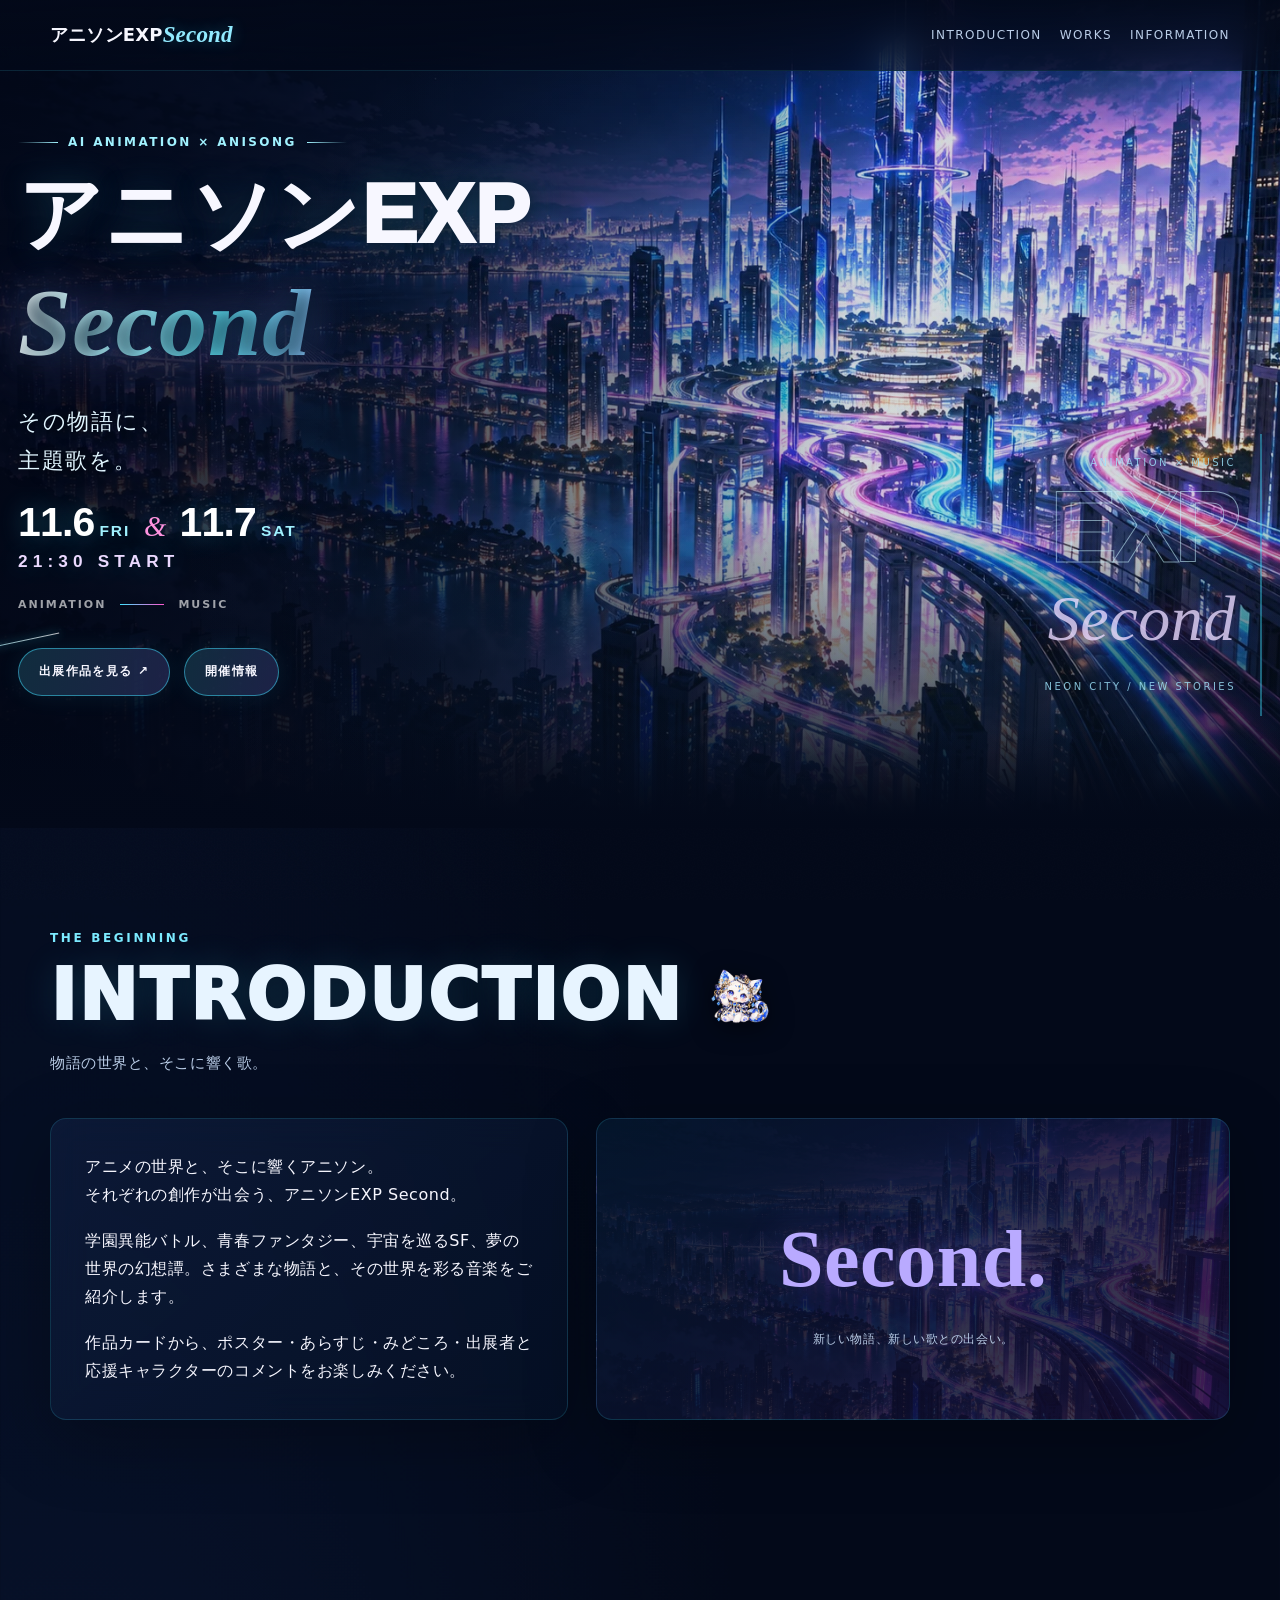
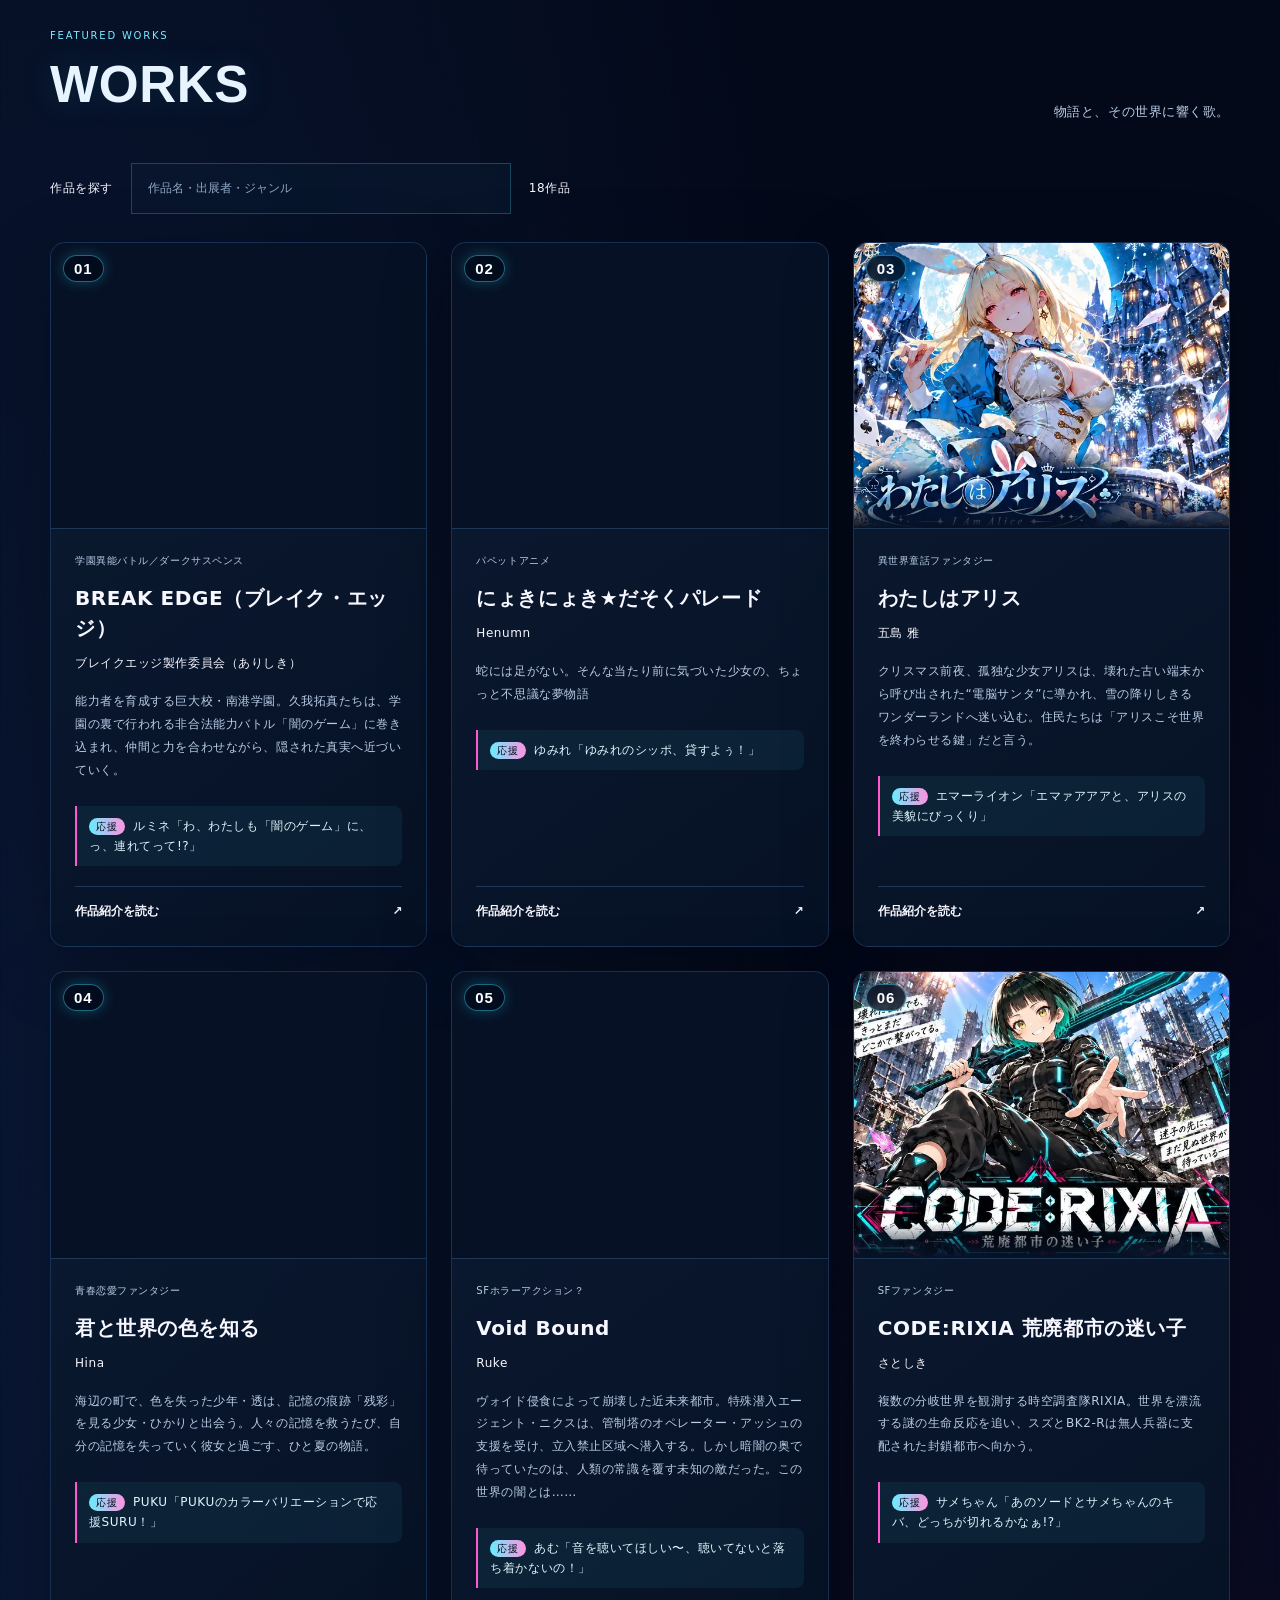
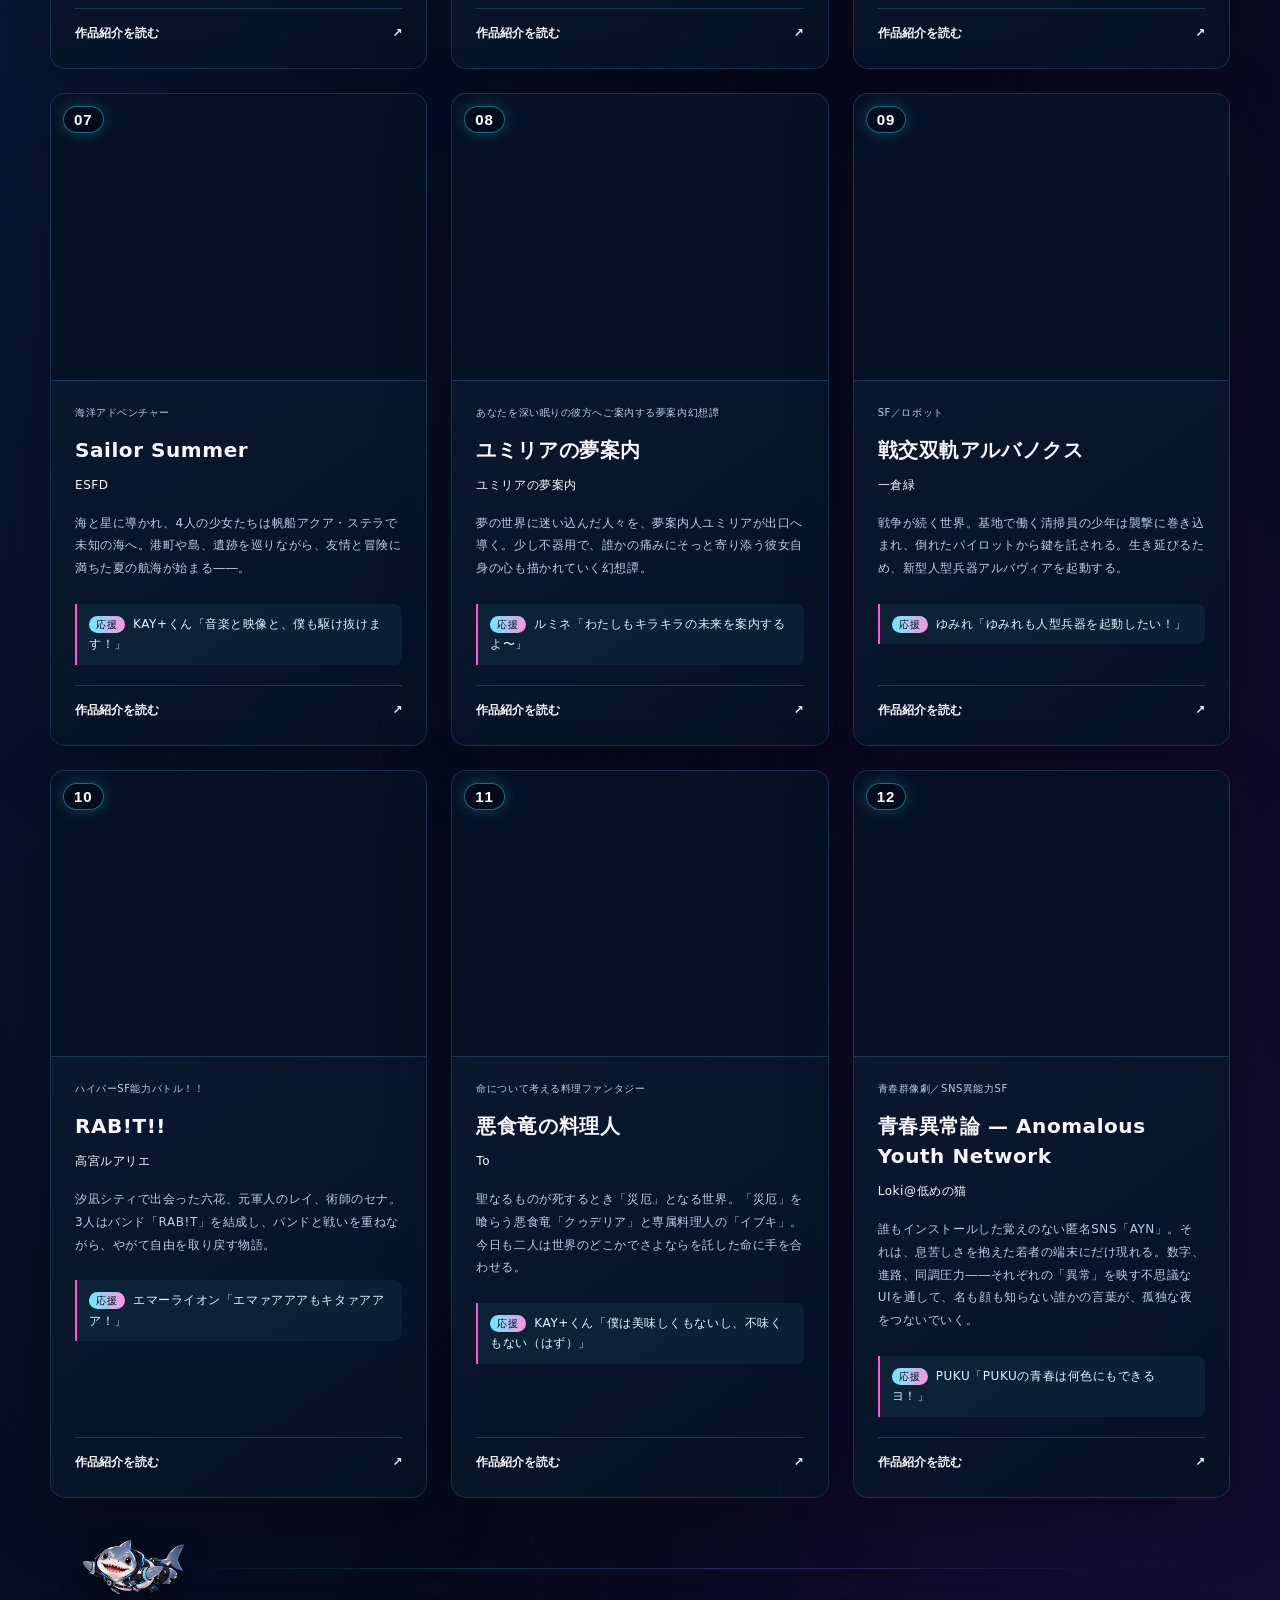
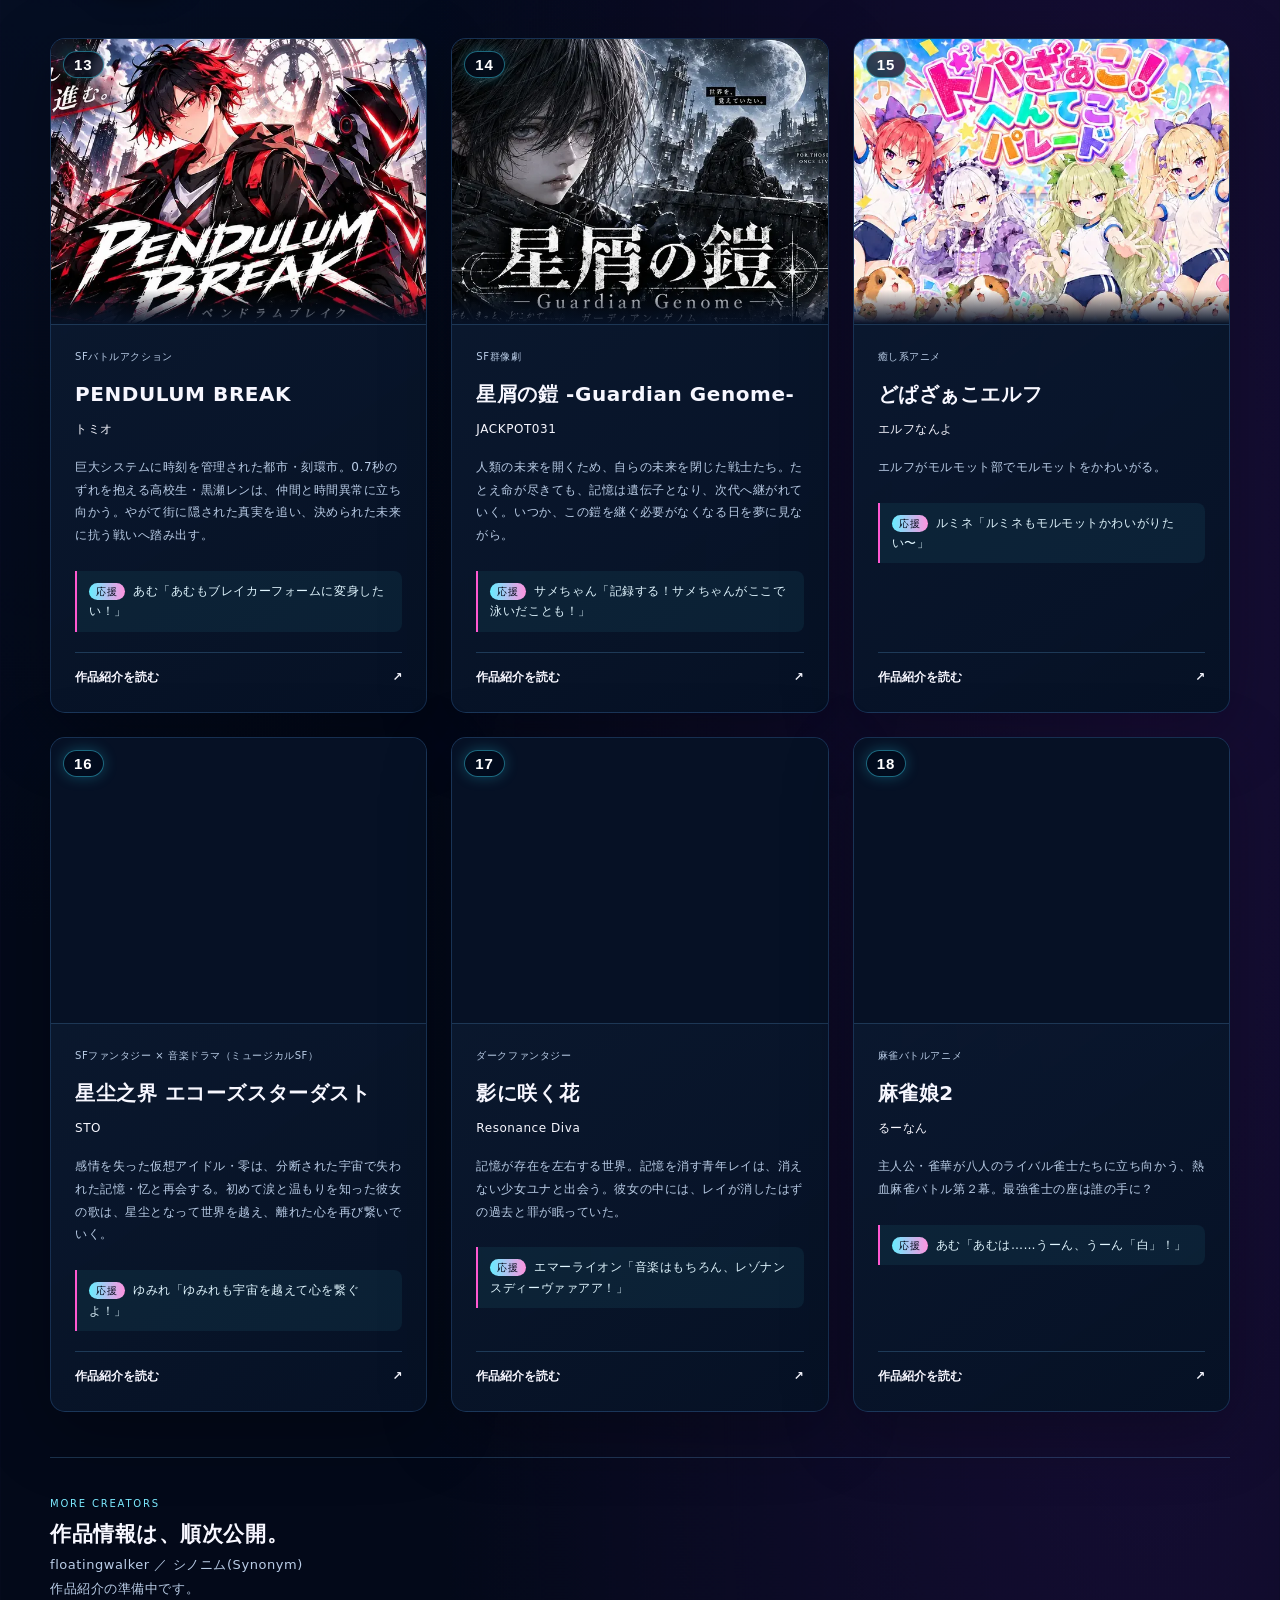
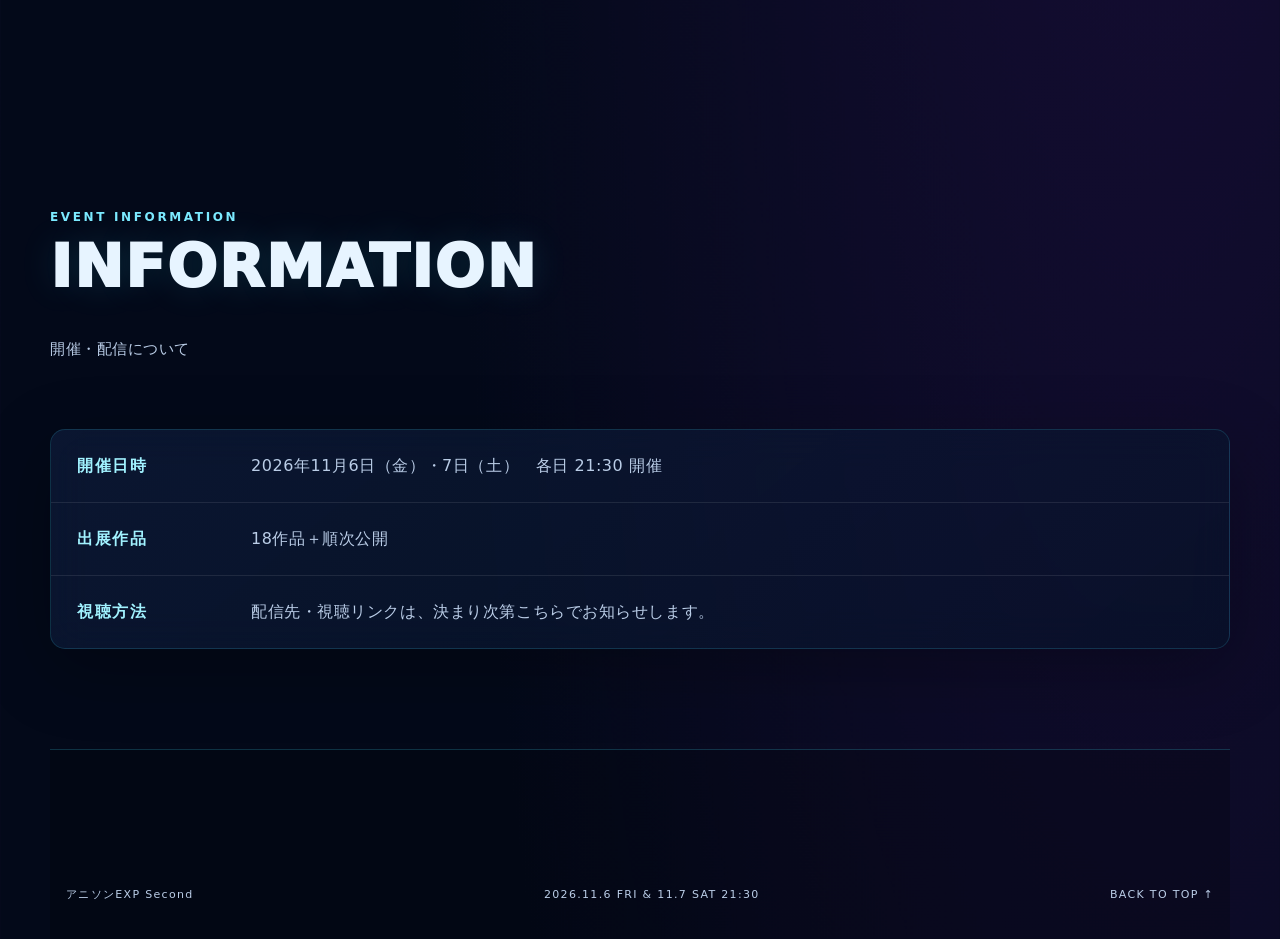
==== commit 8ed3668a: "Add 麻雀娘2 by るーなん as eighteenth EXPSecond work" ====
--- a/2/index.html
+++ b/2/index.html
@@ -1928,10 +1928,10 @@
 .footer-mascot-pals .tiny-mascot[src$="lavender-cat-seated-v2.webp"]{width:65px;height:70px}
 .mascot-break .tiny-mascot[src$="shark-swim-v2.webp"]{width:106px;height:70px}
 @media(max-width:760px){#schedule .information-lead-row{gap:16px;min-height:68px}#schedule .information-lead-row .tiny-mascot{width:76px;height:59px;flex-basis:76px}.mascot-break .tiny-mascot[src$="shark-swim-v2.webp"]{width:92px;height:62px}}
-</style></head><body><div class="noise" aria-hidden="true"></div><header class="site-header"><nav class="nav" aria-label="メインメニュー"><a class="brand" href="#top">アニソンEXP<em>Second</em></a><button class="menu-button" aria-label="メニューを開く" aria-controls="navLinks" aria-expanded="false">☰</button><div class="nav-links" id="navLinks"><a href="#intro">Introduction</a><a href="#works">Works</a><a href="#schedule">Information</a></div></nav></header><main id="top"><section class="hero city-hero"><div class="light-streams" aria-hidden="true"><i class="stream stream-1"></i><i class="stream stream-2"></i><i class="stream stream-3"></i><i class="stream stream-4"></i><i class="stream stream-5"></i><i class="stream stream-6"></i><i class="stream stream-7"></i><i class="stream stream-8"></i></div><div class="hero-inner"><div class="hero-text"><div class="eyebrow">AI Animation × Anisong</div><h1 class="hero-title">アニソンEXP<span class="sub-title">Second</span></h1><p class="hero-copy hero-copy--cinematic">その物語に、<br>主題歌を。</p><p class="hero-date"><time datetime="2026-11-06T21:30+09:00">11.6<small>FRI</small></time><i>&amp;</i><time datetime="2026-11-07T21:30+09:00">11.7<small>SAT</small></time><b>21:30 START</b></p><div class="hero-meta-line"><span>ANIMATION</span><i></i><span>MUSIC</span></div><div class="hero-actions"><a class="button" href="#works">出展作品を見る ↗</a><a class="button" href="#schedule">開催情報</a></div></div><div class="city-label" aria-hidden="true"><span>ANIMATION × MUSIC</span><strong>EXP</strong><em>Second</em><span>NEON CITY / NEW STORIES</span></div></div></section><section id="intro"><div class="container"><div class="section-head"><div><span class="section-kicker">The Beginning</span><h2 class="section-title mascot-heading">INTRODUCTION<img class="tiny-mascot " src="assets/mascots/lumine-wave.webp" alt="" aria-hidden="true" loading="lazy" decoding="async" width="160" height="160"></h2></div><p class="section-lead">物語の世界と、そこに響く歌。</p></div><div class="intro-grid"><div class="panel intro-copy"><p>アニメの世界と、そこに響くアニソン。<br>それぞれの創作が出会う、アニソンEXP Second。</p><p>学園異能バトル、青春ファンタジー、宇宙を巡るSF、夢の世界の幻想譚。さまざまな物語と、その世界を彩る音楽をご紹介します。</p><p>作品カードから、ポスター・あらすじ・みどころ・出展者と応援キャラクターのコメントをお楽しみください。</p></div><div class="panel intro-mini"><div><strong>Second.</strong><p>新しい物語、新しい歌との出会い。</p></div></div></div></div></section><section class="exp-section" id="works"><div class="exp-section-head"><div><span class="kicker">FEATURED WORKS</span><h2 class="mascot-heading">WORKS<img class="tiny-mascot " src="assets/mascots/headphones-sit.webp" alt="" aria-hidden="true" loading="lazy" decoding="async" width="160" height="160"></h2></div><p>物語と、その世界に響く歌。</p></div><div class="works-tools"><label for="work-search">作品を探す</label><input id="work-search" type="search" placeholder="作品名・出展者・ジャンル" autocomplete="off"><span id="work-count" role="status">17作品</span></div><div class="works-grid"><article class="work-card panel guest-card" data-search="BREAK EDGE（ブレイク・エッジ）ブレイクエッジ製作委員会（ありしき）学園異能バトル／ダークサスペンスルミネ（@49pachko773）"><button class="card-art" type="button" data-index="0" aria-label="BREAK EDGE（ブレイク・エッジ）のポスターと作品紹介を開く"><img src="assets/works/01-thumb.webp" alt="" width="640" height="488" loading="lazy" decoding="async"><span>01</span></button><div class="card-body"><p class="genre">学園異能バトル／ダークサスペンス</p><h3>BREAK EDGE（ブレイク・エッジ）</h3><p class="author">ブレイクエッジ製作委員会（ありしき）</p><p class="summary">能力者を育成する巨大校・南港学園。久我拓真たちは、学園の裏で行われる非合法能力バトル「闇のゲーム」に巻き込まれ、仲間と力を合わせながら、隠された真実へ近づいていく。</p><p class="card-supporter"><span>応援</span>ルミネ「わ、わたしも「闇のゲーム」に、っ、連れてって!?」</p><button class="work-open" type="button" data-index="0">作品紹介を読む <span aria-hidden="true">↗</span></button><details class="fallback"><summary>あらすじ・みどころ</summary><p>能力者を育成する巨大校・南港学園。久我拓真たちは、学園の裏で行われる非合法能力バトル「闇のゲーム」に巻き込まれ、仲間と力を合わせながら、隠された真実へ近づいていく。</p><p>正面突破の拓真、先を読む智貴、仲間を守る遥香。異なる力を持つ三人が、互いの弱点を補いながら強敵へ挑む連携バトルが見どころです。</p><p>ブレイクエッジ製作委員会（ありしき）：王道の能力バトルに、学園の裏側をめぐるサスペンスを詰め込みました。三人の連携を楽しんでください！</p></details></div></article><article class="work-card panel guest-card" data-search="にょきにょき★だそくパレードHenumnパペットアニメゆみれ（@D2l4a5b6m2i）"><button class="card-art" type="button" data-index="1" aria-label="にょきにょき★だそくパレードのポスターと作品紹介を開く"><img src="assets/works/02-thumb.webp" alt="" width="640" height="488" loading="lazy" decoding="async"><span>02</span></button><div class="card-body"><p class="genre">パペットアニメ</p><h3>にょきにょき★だそくパレード</h3><p class="author">Henumn</p><p class="summary">蛇には足がない。そんな当たり前に気づいた少女の、ちょっと不思議な夢物語</p><p class="card-supporter"><span>応援</span>ゆみれ「ゆみれのシッポ、貸すよぅ！」</p><button class="work-open" type="button" data-index="1">作品紹介を読む <span aria-hidden="true">↗</span></button><details class="fallback"><summary>あらすじ・みどころ</summary><p>蛇には足がない。そんな当たり前に気づいた少女の、ちょっと不思議な夢物語</p><p>パペットたちが繰り広げる、予測不能なパレードをお楽しみください！</p><p>Henumn：足りなければ足せばいいんじゃない？</p></details></div></article><article class="work-card panel guest-card" data-search="わたしはアリス五島 雅異世界童話ファンタジーエマーライオン（@SbefKKyDN4MPNmw）"><button class="card-art" type="button" data-index="2" aria-label="わたしはアリスのポスターと作品紹介を開く"><img src="assets/works/03-thumb.webp" alt="" width="640" height="488" loading="lazy" decoding="async"><span>03</span></button><div class="card-body"><p class="genre">異世界童話ファンタジー</p><h3>わたしはアリス</h3><p class="author">五島 雅</p><p class="summary">クリスマス前夜、孤独な少女アリスは、壊れた古い端末から呼び出された“電脳サンタ”に導かれ、雪の降りしきるワンダーランドへ迷い込む。住民たちは「アリスこそ世界を終わらせる鍵」だと言う。</p><p class="card-supporter"><span>応援</span>エマーライオン「エマァアアアと、アリスの美貌にびっくり」</p><button class="work-open" type="button" data-index="2">作品紹介を読む <span aria-hidden="true">↗</span></button><details class="fallback"><summary>あらすじ・みどころ</summary><p>クリスマス前夜、孤独な少女アリスは、壊れた古い端末から呼び出された“電脳サンタ”に導かれ、雪の降りしきるワンダーランドへ迷い込む。住民たちは「アリスこそ世界を終わらせる鍵」だと言う。</p><p>いままでアリスが着たほぼすべての衣装を映像化して収録。その名も「アリス三十変化」！</p><p>五島 雅：とにかくアリスの美しさを追求しました！</p></details></div></article><article class="work-card panel guest-card" data-search="君と世界の色を知るHina青春恋愛ファンタジーPUKU（@varts_works）"><button class="card-art" type="button" data-index="3" aria-label="君と世界の色を知るのポスターと作品紹介を開く"><img src="assets/works/04-thumb.webp" alt="" width="640" height="488" loading="lazy" decoding="async"><span>04</span></button><div class="card-body"><p class="genre">青春恋愛ファンタジー</p><h3>君と世界の色を知る</h3><p class="author">Hina</p><p class="summary">海辺の町で、色を失った少年・透は、記憶の痕跡「残彩」を見る少女・ひかりと出会う。人々の記憶を救うたび、自分の記憶を失っていく彼女と過ごす、ひと夏の物語。</p><p class="card-supporter"><span>応援</span>PUKU「PUKUのカラーバリエーションで応援SURU！」</p><button class="work-open" type="button" data-index="3">作品紹介を読む <span aria-hidden="true">↗</span></button><details class="fallback"><summary>あらすじ・みどころ</summary><p>海辺の町で、色を失った少年・透は、記憶の痕跡「残彩」を見る少女・ひかりと出会う。人々の記憶を救うたび、自分の記憶を失っていく彼女と過ごす、ひと夏の物語。</p><p>カメラ越しにひかりを見つめていた透が、ひと夏の時間を重ね、最後にカメラを下ろして自分の目で彼女を見る瞬間が見どころです。</p><p>Hina：カメラ越しだった世界が、君と出会って色づいていく——そんなひと夏のきらめきを詰め込みました。</p></details></div></article><article class="work-card panel guest-card" data-search="Void BoundRukeSFホラーアクション？あむ（@AiPainter969696）"><button class="card-art" type="button" data-index="4" aria-label="Void Boundのポスターと作品紹介を開く"><img src="assets/works/05-thumb.webp" alt="" width="640" height="488" loading="lazy" decoding="async"><span>05</span></button><div class="card-body"><p class="genre">SFホラーアクション？</p><h3>Void Bound</h3><p class="author">Ruke</p><p class="summary">ヴォイド侵食によって崩壊した近未来都市。特殊潜入エージェント・ニクスは、管制塔のオペレーター・アッシュの支援を受け、立入禁止区域へ潜入する。しかし暗闇の奥で待っていたのは、人類の常識を覆す未知の敵だった。この世界の闇とは……</p><p class="card-supporter"><span>応援</span>あむ「音を聴いてほしい〜、聴いてないと落ち着かないの！」</p><button class="work-open" type="button" data-index="4">作品紹介を読む <span aria-hidden="true">↗</span></button><details class="fallback"><summary>あらすじ・みどころ</summary><p>ヴォイド侵食によって崩壊した近未来都市。特殊潜入エージェント・ニクスは、管制塔のオペレーター・アッシュの支援を受け、立入禁止区域へ潜入する。しかし暗闇の奥で待っていたのは、人類の常識を覆す未知の敵だった。この世界の闇とは……</p><p>OPとEDは気合い入ってます！！アニメ本編は？となりますがドローンがトランスフォームなかなかしてくれなくて苦労した覚えがあります。</p><p>Ruke：ぜってぇ見てくれよなぁ？</p></details></div></article><article class="work-card panel guest-card" data-search="CODE:RIXIA 荒廃都市の迷い子さとしきSFファンタジーサメちゃん（@montblanc5815）"><button class="card-art" type="button" data-index="5" aria-label="CODE:RIXIA 荒廃都市の迷い子のポスターと作品紹介を開く"><img src="assets/works/06-thumb.webp" alt="" width="640" height="488" loading="lazy" decoding="async"><span>06</span></button><div class="card-body"><p class="genre">SFファンタジー</p><h3>CODE:RIXIA 荒廃都市の迷い子</h3><p class="author">さとしき</p><p class="summary">複数の分岐世界を観測する時空調査隊RIXIA。世界を漂流する謎の生命反応を追い、スズとBK2-Rは無人兵器に支配された封鎖都市へ向かう。</p><p class="card-supporter"><span>応援</span>サメちゃん「あのソードとサメちゃんのキバ、どっちが切れるかなぁ!?」</p><button class="work-open" type="button" data-index="5">作品紹介を読む <span aria-hidden="true">↗</span></button><details class="fallback"><summary>あらすじ・みどころ</summary><p>複数の分岐世界を観測する時空調査隊RIXIA。世界を漂流する謎の生命反応を追い、スズとBK2-Rは無人兵器に支配された封鎖都市へ向かう。</p><p>日常から異世界、探索、戦闘、救出へと次々に状況が変化していくSFアニメらしいテンポのある展開が見どころ。</p><p>さとしき：CODE:RIXIAの世界観を少しでも伝えられたら嬉しいです！よろしくお願いします！</p></details></div></article><article class="work-card panel guest-card" data-search="Sailor SummerESFD海洋アドベンチャーKAY+くん"><button class="card-art" type="button" data-index="6" aria-label="Sailor Summerのポスターと作品紹介を開く"><img src="assets/works/07-thumb.webp" alt="" width="640" height="488" loading="lazy" decoding="async"><span>07</span></button><div class="card-body"><p class="genre">海洋アドベンチャー</p><h3>Sailor Summer</h3><p class="author">ESFD</p><p class="summary">海と星に導かれ、4人の少女たちは帆船アクア・ステラで未知の海へ。港町や島、遺跡を巡りながら、友情と冒険に満ちた夏の航海が始まる――。</p><p class="card-supporter"><span>応援</span>KAY+くん「音楽と映像と、僕も駆け抜けます！」</p><button class="work-open" type="button" data-index="6">作品紹介を読む <span aria-hidden="true">↗</span></button><details class="fallback"><summary>あらすじ・みどころ</summary><p>海と星に導かれ、4人の少女たちは帆船アクア・ステラで未知の海へ。港町や島、遺跡を巡りながら、友情と冒険に満ちた夏の航海が始まる――。</p><p>青い海と港町、未知の島々を舞台に、個性の異なる4人の少女たちが帆船アクア・ステラで冒険へ旅立ちます。爽やかな夏の空気感と、仲間たちの表情豊かなやり取り、スピード感のある航海シーンを通して、アニメのオープニングらしいワクワク感と壮大な世界観を楽しんでいただけたら嬉しいです。</p><p>ESFD：音楽と映像が一緒に駆け抜けていくような作品を目指して制作しました。細かな表情や演出にもこだわっているので、最後まで楽しんでもらえたら嬉しいです😊</p></details></div></article><article class="work-card panel guest-card" data-search="ユミリアの夢案内ユミリアの夢案内あなたを深い眠りの彼方へご案内する夢案内幻想譚ルミネ（@49pachko773）"><button class="card-art" type="button" data-index="7" aria-label="ユミリアの夢案内のポスターと作品紹介を開く"><img src="assets/works/08-thumb.webp" alt="" width="640" height="488" loading="lazy" decoding="async"><span>08</span></button><div class="card-body"><p class="genre">あなたを深い眠りの彼方へご案内する夢案内幻想譚</p><h3>ユミリアの夢案内</h3><p class="author">ユミリアの夢案内</p><p class="summary">夢の世界に迷い込んだ人々を、夢案内人ユミリアが出口へ導く。少し不器用で、誰かの痛みにそっと寄り添う彼女自身の心も描かれていく幻想譚。</p><p class="card-supporter"><span>応援</span>ルミネ「わたしもキラキラの未来を案内するよ〜」</p><button class="work-open" type="button" data-index="7">作品紹介を読む <span aria-hidden="true">↗</span></button><details class="fallback"><summary>あらすじ・みどころ</summary><p>夢の世界に迷い込んだ人々を、夢案内人ユミリアが出口へ導く。少し不器用で、誰かの痛みにそっと寄り添う彼女自身の心も描かれていく幻想譚。</p><p>砂糖菓子の月や無数の扉が彩る不思議で幻想的な夢世界。</p><p>ユミリアの夢案内：夢に迷ったとき、きっとあなたの前にも夢案内人が現れるでしょう。</p></details></div></article><article class="work-card panel guest-card" data-search="戦交双軌アルバノクス一倉緑SF／ロボットゆみれ（@D2l4a5b6m2i）"><button class="card-art" type="button" data-index="8" aria-label="戦交双軌アルバノクスのポスターと作品紹介を開く"><img src="assets/works/09-thumb.webp" alt="" width="640" height="488" loading="lazy" decoding="async"><span>09</span></button><div class="card-body"><p class="genre">SF／ロボット</p><h3>戦交双軌アルバノクス</h3><p class="author">一倉緑</p><p class="summary">戦争が続く世界。基地で働く清掃員の少年は襲撃に巻き込まれ、倒れたパイロットから鍵を託される。生き延びるため、新型人型兵器アルバヴィアを起動する。</p><p class="card-supporter"><span>応援</span>ゆみれ「ゆみれも人型兵器を起動したい！」</p><button class="work-open" type="button" data-index="8">作品紹介を読む <span aria-hidden="true">↗</span></button><details class="fallback"><summary>あらすじ・みどころ</summary><p>戦争が続く世界。基地で働く清掃員の少年は襲撃に巻き込まれ、倒れたパイロットから鍵を託される。生き延びるため、新型人型兵器アルバヴィアを起動する。</p><p>敵として出会った二機が、戦いの果てに同じ敵へ向かうまでを、疾走感あるロボットアニメOP風MVで描きました。</p><p>一倉緑：架空のロボットアニメをイメージして、主題歌MVを作りました！</p></details></div></article><article class="work-card panel guest-card" data-search="RAB!T!!高宮ルアリエハイパーSF能力バトル！！エマーライオン（@SbefKKyDN4MPNmw）"><button class="card-art" type="button" data-index="9" aria-label="RAB!T!!のポスターと作品紹介を開く"><img src="assets/works/10-thumb.webp" alt="" width="640" height="488" loading="lazy" decoding="async"><span>10</span></button><div class="card-body"><p class="genre">ハイパーSF能力バトル！！</p><h3>RAB!T!!</h3><p class="author">高宮ルアリエ</p><p class="summary">汐凪シティで出会った六花、元軍人のレイ、術師のセナ。3人はバンド「RAB!T」を結成し、バンドと戦いを重ねながら、やがて自由を取り戻す物語。</p><p class="card-supporter"><span>応援</span>エマーライオン「エマァアアアもキタァアアア！」</p><button class="work-open" type="button" data-index="9">作品紹介を読む <span aria-hidden="true">↗</span></button><details class="fallback"><summary>あらすじ・みどころ</summary><p>汐凪シティで出会った六花、元軍人のレイ、術師のセナ。3人はバンド「RAB!T」を結成し、バンドと戦いを重ねながら、やがて自由を取り戻す物語。</p><p>ちょーかっこいいOPになったから見てね☆彡</p><p>高宮ルアリエ：私がきたああああああああ！！</p></details></div></article><article class="work-card panel guest-card" data-search="悪食竜の料理人To命について考える料理ファンタジーKAY+くん"><button class="card-art" type="button" data-index="10" aria-label="悪食竜の料理人のポスターと作品紹介を開く"><img src="assets/works/11-thumb.webp" alt="" width="640" height="488" loading="lazy" decoding="async"><span>11</span></button><div class="card-body"><p class="genre">命について考える料理ファンタジー</p><h3>悪食竜の料理人</h3><p class="author">To</p><p class="summary">聖なるものが死するとき「災厄」となる世界。「災厄」を喰らう悪食竜「クゥデリア」と専属料理人の「イブキ」。今日も二人は世界のどこかでさよならを託した命に手を合わせる。</p><p class="card-supporter"><span>応援</span>KAY+くん「僕は美味しくもないし、不味くもない（はず）」</p><button class="work-open" type="button" data-index="10">作品紹介を読む <span aria-hidden="true">↗</span></button><details class="fallback"><summary>あらすじ・みどころ</summary><p>聖なるものが死するとき「災厄」となる世界。「災厄」を喰らう悪食竜「クゥデリア」と専属料理人の「イブキ」。今日も二人は世界のどこかでさよならを託した命に手を合わせる。</p><p>OPを作りました！美しくも残酷な世界でいただきます！</p><p>To：精霊って美味しいのかな？</p></details></div></article><article class="work-card panel guest-card" data-search="青春異常論 — Anomalous Youth NetworkLoki@低めの猫青春群像劇／SNS異能力SFPUKU（@varts_works）"><button class="card-art" type="button" data-index="11" aria-label="青春異常論 — Anomalous Youth Networkのポスターと作品紹介を開く"><img src="assets/works/12-thumb.webp" alt="" width="640" height="488" loading="lazy" decoding="async"><span>12</span></button><div class="card-body"><p class="genre">青春群像劇／SNS異能力SF</p><h3>青春異常論 — Anomalous Youth Network</h3><p class="author">Loki@低めの猫</p><p class="summary">誰もインストールした覚えのない匿名SNS「AYN」。それは、息苦しさを抱えた若者の端末にだけ現れる。数字、進路、同調圧力――それぞれの「異常」を映す不思議なUIを通して、名も顔も知らない誰かの言葉が、孤独な夜をつないでいく。</p><p class="card-supporter"><span>応援</span>PUKU「PUKUの青春は何色にもできるヨ！」</p><button class="work-open" type="button" data-index="11">作品紹介を読む <span aria-hidden="true">↗</span></button><details class="fallback"><summary>あらすじ・みどころ</summary><p>誰もインストールした覚えのない匿名SNS「AYN」。それは、息苦しさを抱えた若者の端末にだけ現れる。数字、進路、同調圧力――それぞれの「異常」を映す不思議なUIを通して、名も顔も知らない誰かの言葉が、孤独な夜をつないでいく。</p><p>「青春を楽しめない自分はおかしいのか」。そんな息苦しさを抱えた若者たちが、匿名SNS「AYN」を通して誰かの言葉に出会っていく物語です。音楽とともに変化していく彼らの心情に注目していただけたら嬉しいです。</p><p>Loki@低めの猫：初参加です！ 小説として作った『青春異常論』を、今回は音楽とアニメーションで映像化しました。楽しんでいただけたら嬉しいです！</p></details></div></article><div class="mascot-break" aria-hidden="true"><img class="tiny-mascot " src="assets/mascots/shark-swim-v2.webp" alt="" aria-hidden="true" loading="lazy" decoding="async" width="160" height="160"></div><article class="work-card panel guest-card" data-search="PENDULUM BREAKトミオSFバトルアクションあむ（@AiPainter969696）"><button class="card-art" type="button" data-index="12" aria-label="PENDULUM BREAKのポスターと作品紹介を開く"><img src="assets/works/13-thumb.webp" alt="" width="640" height="488" loading="lazy" decoding="async"><span>13</span></button><div class="card-body"><p class="genre">SFバトルアクション</p><h3>PENDULUM BREAK</h3><p class="author">トミオ</p><p class="summary">巨大システムに時刻を管理された都市・刻環市。0.7秒のずれを抱える高校生・黒瀬レンは、仲間と時間異常に立ち向かう。やがて街に隠された真実を追い、決められた未来に抗う戦いへ踏み出す。</p><p class="card-supporter"><span>応援</span>あむ「あむもブレイカーフォームに変身したい！」</p><button class="work-open" type="button" data-index="12">作品紹介を読む <span aria-hidden="true">↗</span></button><details class="fallback"><summary>あらすじ・みどころ</summary><p>巨大システムに時刻を管理された都市・刻環市。0.7秒のずれを抱える高校生・黒瀬レンは、仲間と時間異常に立ち向かう。やがて街に隠された真実を追い、決められた未来に抗う戦いへ踏み出す。</p><p>時計都市の世界観、時間能力を駆使した変身バトル、仲間との絆。0.7秒の謎を追い、自分の未来を選ぶ少年たちの物語です。</p><p>トミオ：3ピースバンド「toMion」、初のアニソンタイアップを自分たちで実現！音楽から生まれたアニメの世界を楽しんでください！</p></details></div></article><article class="work-card panel guest-card" data-search="星屑の鎧 -Guardian Genome-JACKPOT031SF群像劇サメちゃん（@montblanc5815）"><button class="card-art" type="button" data-index="13" aria-label="星屑の鎧 -Guardian Genome-のポスターと作品紹介を開く"><img src="assets/works/14-thumb.webp" alt="" width="640" height="488" loading="lazy" decoding="async"><span>14</span></button><div class="card-body"><p class="genre">SF群像劇</p><h3>星屑の鎧 -Guardian Genome-</h3><p class="author">JACKPOT031</p><p class="summary">人類の未来を開くため、自らの未来を閉じた戦士たち。たとえ命が尽きても、記憶は遺伝子となり、次代へ継がれていく。いつか、この鎧を継ぐ必要がなくなる日を夢に見ながら。</p><p class="card-supporter"><span>応援</span>サメちゃん「記録する！サメちゃんがここで泳いだことも！」</p><button class="work-open" type="button" data-index="13">作品紹介を読む <span aria-hidden="true">↗</span></button><details class="fallback"><summary>あらすじ・みどころ</summary><p>人類の未来を開くため、自らの未来を閉じた戦士たち。たとえ命が尽きても、記憶は遺伝子となり、次代へ継がれていく。いつか、この鎧を継ぐ必要がなくなる日を夢に見ながら。</p><p>決して明るくはない戦況のなか、それぞれがそれぞれの役割を果たそうとする姿。</p><p>JACKPOT031：ずっと温めていた構想を映像化しました。</p></details></div></article><article class="work-card panel guest-card" data-search="どぱざぁこエルフエルフなんよ癒し系アニメルミネ（@49pachko773）"><button class="card-art" type="button" data-index="14" aria-label="どぱざぁこエルフのポスターと作品紹介を開く"><img src="assets/works/15-thumb.webp" alt="" width="640" height="488" loading="lazy" decoding="async"><span>15</span></button><div class="card-body"><p class="genre">癒し系アニメ</p><h3>どぱざぁこエルフ</h3><p class="author">エルフなんよ</p><p class="summary">エルフがモルモット部でモルモットをかわいがる。</p><p class="card-supporter"><span>応援</span>ルミネ「ルミネもモルモットかわいがりたい〜」</p><button class="work-open" type="button" data-index="14">作品紹介を読む <span aria-hidden="true">↗</span></button><details class="fallback"><summary>あらすじ・みどころ</summary><p>エルフがモルモット部でモルモットをかわいがる。</p><p>モルモットがかわいい</p><p>エルフなんよ：エルフなんよです。このアニメを公開できたことを光栄におもいます。</p></details></div></article><article class="work-card panel guest-card" data-search="星尘之界 エコーズスターダストSTOSFファンタジー × 音楽ドラマ（ミュージカルSF）ゆみれ（@D2l4a5b6m2i）"><button class="card-art" type="button" data-index="15" aria-label="星尘之界 エコーズスターダストのポスターと作品紹介を開く"><img src="assets/works/16-thumb.webp" alt="" width="640" height="488" loading="lazy" decoding="async"><span>16</span></button><div class="card-body"><p class="genre">SFファンタジー × 音楽ドラマ（ミュージカルSF）</p><h3>星尘之界 エコーズスターダスト</h3><p class="author">STO</p><p class="summary">感情を失った仮想アイドル・零は、分断された宇宙で失われた記憶・忆と再会する。初めて涙と温もりを知った彼女の歌は、星尘となって世界を越え、離れた心を再び繋いでいく。</p><p class="card-supporter"><span>応援</span>ゆみれ「ゆみれも宇宙を越えて心を繋ぐよ！」</p><button class="work-open" type="button" data-index="15">作品紹介を読む <span aria-hidden="true">↗</span></button><details class="fallback"><summary>あらすじ・みどころ</summary><p>感情を失った仮想アイドル・零は、分断された宇宙で失われた記憶・忆と再会する。初めて涙と温もりを知った彼女の歌は、星尘となって世界を越え、離れた心を再び繋いでいく。</p><p>涙が星尘と花へ変わり、歌が分断された宇宙を繋ぐ幻想的なクライマックス。</p><p>STO：なんとなく勢いで参加！</p></details></div></article><article class="work-card panel guest-card" data-search="影に咲く花Resonance Divaダークファンタジーエマーライオン（@SbefKKyDN4MPNmw）"><button class="card-art" type="button" data-index="16" aria-label="影に咲く花のポスターと作品紹介を開く"><img src="assets/works/17-thumb.webp" alt="" width="640" height="488" loading="lazy" decoding="async"><span>17</span></button><div class="card-body"><p class="genre">ダークファンタジー</p><h3>影に咲く花</h3><p class="author">Resonance Diva</p><p class="summary">記憶が存在を左右する世界。記憶を消す青年レイは、消えない少女ユナと出会う。彼女の中には、レイが消したはずの過去と罪が眠っていた。</p><p class="card-supporter"><span>応援</span>エマーライオン「音楽はもちろん、レゾナンスディーヴァァアア！」</p><button class="work-open" type="button" data-index="16">作品紹介を読む <span aria-hidden="true">↗</span></button><details class="fallback"><summary>あらすじ・みどころ</summary><p>記憶が存在を左右する世界。記憶を消す青年レイは、消えない少女ユナと出会う。彼女の中には、レイが消したはずの過去と罪が眠っていた。</p><p>記憶を消す青年と、消えない少女。二人の出会いが、失われた過去と隠された真実を呼び覚ます。</p><p>Resonance Diva：記憶と存在をテーマに作りました！</p></details></div></article></div><p id="empty-search" hidden>一致する作品が見つかりませんでした。</p><div class="pending mascot-pending"><img class="tiny-mascot mascot-pending-pic" src="assets/mascots/puku-wink.webp" alt="" aria-hidden="true" loading="lazy" decoding="async" width="160" height="160"><span class="kicker">MORE CREATORS</span><h3>作品情報は、順次公開。</h3><p>麻雀娘2（るーなん） ／ floatingwalker ／ シノニム(Synonym)</p><p class="pending-note">作品紹介の準備中です。</p></div></section>
-<section id="schedule"><div class="container"><div class="section-head"><div><span class="section-kicker">Event Information</span><h2 class="section-title">INFORMATION</h2></div><div class="information-lead-row"><p class="section-lead">開催・配信について</p><img class="tiny-mascot " src="assets/mascots/lion-sleep.webp" alt="" aria-hidden="true" loading="lazy" decoding="async" width="160" height="160"></div></div><div class="panel news-list"><div class="news-item"><span class="news-date">開催日時</span><p class="news-text">2026年11月6日（金）・7日（土）　各日 21:30 開催</p></div><div class="news-item"><span class="news-date">出展作品</span><p class="news-text">17作品＋順次公開</p></div><div class="news-item"><span class="news-date">視聴方法</span><p class="news-text">配信先・視聴リンクは、決まり次第こちらでお知らせします。</p></div></div></div></section></main><footer class="footer"><div class="footer-mascot-pals" aria-hidden="true"><img class="tiny-mascot mascot-tall" src="assets/mascots/lavender-cat-seated-v2.webp" alt="" aria-hidden="true" loading="lazy" decoding="async" width="160" height="160"></div><span>アニソンEXP Second</span><span>2026.11.6 FRI &amp; 11.7 SAT 21:30</span><a href="#top">BACK TO TOP ↑</a></footer><dialog id="work-dialog" aria-labelledby="modal-title"><button class="dialog-close" autofocus>閉じる ×</button><div class="modal-layout"><a class="modal-art" id="modal-poster-link" href="#" target="_blank" rel="noopener"><img id="modal-poster" alt="" width="1024" height="1536"></a><div class="modal-reading"><p class="kicker" id="modal-genre"></p><h2 class="modal-title" id="modal-title"></h2><p class="modal-author" id="modal-author"></p><section class="modal-section"><h3>あらすじ</h3><p id="modal-story"></p></section><section class="modal-section"><h3>みどころ</h3><p id="modal-highlight"></p></section><section class="modal-section"><h3>出展者からのコメント</h3><p id="modal-comment"></p></section><section class="modal-section modal-supporter"><h3>応援コメント</h3><p class="modal-supporter-name" id="modal-supporter"></p><p id="modal-supporter-comment"></p></section></div></div></dialog>
+</style></head><body><div class="noise" aria-hidden="true"></div><header class="site-header"><nav class="nav" aria-label="メインメニュー"><a class="brand" href="#top">アニソンEXP<em>Second</em></a><button class="menu-button" aria-label="メニューを開く" aria-controls="navLinks" aria-expanded="false">☰</button><div class="nav-links" id="navLinks"><a href="#intro">Introduction</a><a href="#works">Works</a><a href="#schedule">Information</a></div></nav></header><main id="top"><section class="hero city-hero"><div class="light-streams" aria-hidden="true"><i class="stream stream-1"></i><i class="stream stream-2"></i><i class="stream stream-3"></i><i class="stream stream-4"></i><i class="stream stream-5"></i><i class="stream stream-6"></i><i class="stream stream-7"></i><i class="stream stream-8"></i></div><div class="hero-inner"><div class="hero-text"><div class="eyebrow">AI Animation × Anisong</div><h1 class="hero-title">アニソンEXP<span class="sub-title">Second</span></h1><p class="hero-copy hero-copy--cinematic">その物語に、<br>主題歌を。</p><p class="hero-date"><time datetime="2026-11-06T21:30+09:00">11.6<small>FRI</small></time><i>&amp;</i><time datetime="2026-11-07T21:30+09:00">11.7<small>SAT</small></time><b>21:30 START</b></p><div class="hero-meta-line"><span>ANIMATION</span><i></i><span>MUSIC</span></div><div class="hero-actions"><a class="button" href="#works">出展作品を見る ↗</a><a class="button" href="#schedule">開催情報</a></div></div><div class="city-label" aria-hidden="true"><span>ANIMATION × MUSIC</span><strong>EXP</strong><em>Second</em><span>NEON CITY / NEW STORIES</span></div></div></section><section id="intro"><div class="container"><div class="section-head"><div><span class="section-kicker">The Beginning</span><h2 class="section-title mascot-heading">INTRODUCTION<img class="tiny-mascot " src="assets/mascots/lumine-wave.webp" alt="" aria-hidden="true" loading="lazy" decoding="async" width="160" height="160"></h2></div><p class="section-lead">物語の世界と、そこに響く歌。</p></div><div class="intro-grid"><div class="panel intro-copy"><p>アニメの世界と、そこに響くアニソン。<br>それぞれの創作が出会う、アニソンEXP Second。</p><p>学園異能バトル、青春ファンタジー、宇宙を巡るSF、夢の世界の幻想譚。さまざまな物語と、その世界を彩る音楽をご紹介します。</p><p>作品カードから、ポスター・あらすじ・みどころ・出展者と応援キャラクターのコメントをお楽しみください。</p></div><div class="panel intro-mini"><div><strong>Second.</strong><p>新しい物語、新しい歌との出会い。</p></div></div></div></div></section><section class="exp-section" id="works"><div class="exp-section-head"><div><span class="kicker">FEATURED WORKS</span><h2 class="mascot-heading">WORKS<img class="tiny-mascot " src="assets/mascots/headphones-sit.webp" alt="" aria-hidden="true" loading="lazy" decoding="async" width="160" height="160"></h2></div><p>物語と、その世界に響く歌。</p></div><div class="works-tools"><label for="work-search">作品を探す</label><input id="work-search" type="search" placeholder="作品名・出展者・ジャンル" autocomplete="off"><span id="work-count" role="status">18作品</span></div><div class="works-grid"><article class="work-card panel guest-card" data-search="BREAK EDGE（ブレイク・エッジ）ブレイクエッジ製作委員会（ありしき）学園異能バトル／ダークサスペンスルミネ（@49pachko773）"><button class="card-art" type="button" data-index="0" aria-label="BREAK EDGE（ブレイク・エッジ）のポスターと作品紹介を開く"><img src="assets/works/01-thumb.webp" alt="" width="640" height="488" loading="lazy" decoding="async"><span>01</span></button><div class="card-body"><p class="genre">学園異能バトル／ダークサスペンス</p><h3>BREAK EDGE（ブレイク・エッジ）</h3><p class="author">ブレイクエッジ製作委員会（ありしき）</p><p class="summary">能力者を育成する巨大校・南港学園。久我拓真たちは、学園の裏で行われる非合法能力バトル「闇のゲーム」に巻き込まれ、仲間と力を合わせながら、隠された真実へ近づいていく。</p><p class="card-supporter"><span>応援</span>ルミネ「わ、わたしも「闇のゲーム」に、っ、連れてって!?」</p><button class="work-open" type="button" data-index="0">作品紹介を読む <span aria-hidden="true">↗</span></button><details class="fallback"><summary>あらすじ・みどころ</summary><p>能力者を育成する巨大校・南港学園。久我拓真たちは、学園の裏で行われる非合法能力バトル「闇のゲーム」に巻き込まれ、仲間と力を合わせながら、隠された真実へ近づいていく。</p><p>正面突破の拓真、先を読む智貴、仲間を守る遥香。異なる力を持つ三人が、互いの弱点を補いながら強敵へ挑む連携バトルが見どころです。</p><p>ブレイクエッジ製作委員会（ありしき）：王道の能力バトルに、学園の裏側をめぐるサスペンスを詰め込みました。三人の連携を楽しんでください！</p></details></div></article><article class="work-card panel guest-card" data-search="にょきにょき★だそくパレードHenumnパペットアニメゆみれ（@D2l4a5b6m2i）"><button class="card-art" type="button" data-index="1" aria-label="にょきにょき★だそくパレードのポスターと作品紹介を開く"><img src="assets/works/02-thumb.webp" alt="" width="640" height="488" loading="lazy" decoding="async"><span>02</span></button><div class="card-body"><p class="genre">パペットアニメ</p><h3>にょきにょき★だそくパレード</h3><p class="author">Henumn</p><p class="summary">蛇には足がない。そんな当たり前に気づいた少女の、ちょっと不思議な夢物語</p><p class="card-supporter"><span>応援</span>ゆみれ「ゆみれのシッポ、貸すよぅ！」</p><button class="work-open" type="button" data-index="1">作品紹介を読む <span aria-hidden="true">↗</span></button><details class="fallback"><summary>あらすじ・みどころ</summary><p>蛇には足がない。そんな当たり前に気づいた少女の、ちょっと不思議な夢物語</p><p>パペットたちが繰り広げる、予測不能なパレードをお楽しみください！</p><p>Henumn：足りなければ足せばいいんじゃない？</p></details></div></article><article class="work-card panel guest-card" data-search="わたしはアリス五島 雅異世界童話ファンタジーエマーライオン（@SbefKKyDN4MPNmw）"><button class="card-art" type="button" data-index="2" aria-label="わたしはアリスのポスターと作品紹介を開く"><img src="assets/works/03-thumb.webp" alt="" width="640" height="488" loading="lazy" decoding="async"><span>03</span></button><div class="card-body"><p class="genre">異世界童話ファンタジー</p><h3>わたしはアリス</h3><p class="author">五島 雅</p><p class="summary">クリスマス前夜、孤独な少女アリスは、壊れた古い端末から呼び出された“電脳サンタ”に導かれ、雪の降りしきるワンダーランドへ迷い込む。住民たちは「アリスこそ世界を終わらせる鍵」だと言う。</p><p class="card-supporter"><span>応援</span>エマーライオン「エマァアアアと、アリスの美貌にびっくり」</p><button class="work-open" type="button" data-index="2">作品紹介を読む <span aria-hidden="true">↗</span></button><details class="fallback"><summary>あらすじ・みどころ</summary><p>クリスマス前夜、孤独な少女アリスは、壊れた古い端末から呼び出された“電脳サンタ”に導かれ、雪の降りしきるワンダーランドへ迷い込む。住民たちは「アリスこそ世界を終わらせる鍵」だと言う。</p><p>いままでアリスが着たほぼすべての衣装を映像化して収録。その名も「アリス三十変化」！</p><p>五島 雅：とにかくアリスの美しさを追求しました！</p></details></div></article><article class="work-card panel guest-card" data-search="君と世界の色を知るHina青春恋愛ファンタジーPUKU（@varts_works）"><button class="card-art" type="button" data-index="3" aria-label="君と世界の色を知るのポスターと作品紹介を開く"><img src="assets/works/04-thumb.webp" alt="" width="640" height="488" loading="lazy" decoding="async"><span>04</span></button><div class="card-body"><p class="genre">青春恋愛ファンタジー</p><h3>君と世界の色を知る</h3><p class="author">Hina</p><p class="summary">海辺の町で、色を失った少年・透は、記憶の痕跡「残彩」を見る少女・ひかりと出会う。人々の記憶を救うたび、自分の記憶を失っていく彼女と過ごす、ひと夏の物語。</p><p class="card-supporter"><span>応援</span>PUKU「PUKUのカラーバリエーションで応援SURU！」</p><button class="work-open" type="button" data-index="3">作品紹介を読む <span aria-hidden="true">↗</span></button><details class="fallback"><summary>あらすじ・みどころ</summary><p>海辺の町で、色を失った少年・透は、記憶の痕跡「残彩」を見る少女・ひかりと出会う。人々の記憶を救うたび、自分の記憶を失っていく彼女と過ごす、ひと夏の物語。</p><p>カメラ越しにひかりを見つめていた透が、ひと夏の時間を重ね、最後にカメラを下ろして自分の目で彼女を見る瞬間が見どころです。</p><p>Hina：カメラ越しだった世界が、君と出会って色づいていく——そんなひと夏のきらめきを詰め込みました。</p></details></div></article><article class="work-card panel guest-card" data-search="Void BoundRukeSFホラーアクション？あむ（@AiPainter969696）"><button class="card-art" type="button" data-index="4" aria-label="Void Boundのポスターと作品紹介を開く"><img src="assets/works/05-thumb.webp" alt="" width="640" height="488" loading="lazy" decoding="async"><span>05</span></button><div class="card-body"><p class="genre">SFホラーアクション？</p><h3>Void Bound</h3><p class="author">Ruke</p><p class="summary">ヴォイド侵食によって崩壊した近未来都市。特殊潜入エージェント・ニクスは、管制塔のオペレーター・アッシュの支援を受け、立入禁止区域へ潜入する。しかし暗闇の奥で待っていたのは、人類の常識を覆す未知の敵だった。この世界の闇とは……</p><p class="card-supporter"><span>応援</span>あむ「音を聴いてほしい〜、聴いてないと落ち着かないの！」</p><button class="work-open" type="button" data-index="4">作品紹介を読む <span aria-hidden="true">↗</span></button><details class="fallback"><summary>あらすじ・みどころ</summary><p>ヴォイド侵食によって崩壊した近未来都市。特殊潜入エージェント・ニクスは、管制塔のオペレーター・アッシュの支援を受け、立入禁止区域へ潜入する。しかし暗闇の奥で待っていたのは、人類の常識を覆す未知の敵だった。この世界の闇とは……</p><p>OPとEDは気合い入ってます！！アニメ本編は？となりますがドローンがトランスフォームなかなかしてくれなくて苦労した覚えがあります。</p><p>Ruke：ぜってぇ見てくれよなぁ？</p></details></div></article><article class="work-card panel guest-card" data-search="CODE:RIXIA 荒廃都市の迷い子さとしきSFファンタジーサメちゃん（@montblanc5815）"><button class="card-art" type="button" data-index="5" aria-label="CODE:RIXIA 荒廃都市の迷い子のポスターと作品紹介を開く"><img src="assets/works/06-thumb.webp" alt="" width="640" height="488" loading="lazy" decoding="async"><span>06</span></button><div class="card-body"><p class="genre">SFファンタジー</p><h3>CODE:RIXIA 荒廃都市の迷い子</h3><p class="author">さとしき</p><p class="summary">複数の分岐世界を観測する時空調査隊RIXIA。世界を漂流する謎の生命反応を追い、スズとBK2-Rは無人兵器に支配された封鎖都市へ向かう。</p><p class="card-supporter"><span>応援</span>サメちゃん「あのソードとサメちゃんのキバ、どっちが切れるかなぁ!?」</p><button class="work-open" type="button" data-index="5">作品紹介を読む <span aria-hidden="true">↗</span></button><details class="fallback"><summary>あらすじ・みどころ</summary><p>複数の分岐世界を観測する時空調査隊RIXIA。世界を漂流する謎の生命反応を追い、スズとBK2-Rは無人兵器に支配された封鎖都市へ向かう。</p><p>日常から異世界、探索、戦闘、救出へと次々に状況が変化していくSFアニメらしいテンポのある展開が見どころ。</p><p>さとしき：CODE:RIXIAの世界観を少しでも伝えられたら嬉しいです！よろしくお願いします！</p></details></div></article><article class="work-card panel guest-card" data-search="Sailor SummerESFD海洋アドベンチャーKAY+くん"><button class="card-art" type="button" data-index="6" aria-label="Sailor Summerのポスターと作品紹介を開く"><img src="assets/works/07-thumb.webp" alt="" width="640" height="488" loading="lazy" decoding="async"><span>07</span></button><div class="card-body"><p class="genre">海洋アドベンチャー</p><h3>Sailor Summer</h3><p class="author">ESFD</p><p class="summary">海と星に導かれ、4人の少女たちは帆船アクア・ステラで未知の海へ。港町や島、遺跡を巡りながら、友情と冒険に満ちた夏の航海が始まる――。</p><p class="card-supporter"><span>応援</span>KAY+くん「音楽と映像と、僕も駆け抜けます！」</p><button class="work-open" type="button" data-index="6">作品紹介を読む <span aria-hidden="true">↗</span></button><details class="fallback"><summary>あらすじ・みどころ</summary><p>海と星に導かれ、4人の少女たちは帆船アクア・ステラで未知の海へ。港町や島、遺跡を巡りながら、友情と冒険に満ちた夏の航海が始まる――。</p><p>青い海と港町、未知の島々を舞台に、個性の異なる4人の少女たちが帆船アクア・ステラで冒険へ旅立ちます。爽やかな夏の空気感と、仲間たちの表情豊かなやり取り、スピード感のある航海シーンを通して、アニメのオープニングらしいワクワク感と壮大な世界観を楽しんでいただけたら嬉しいです。</p><p>ESFD：音楽と映像が一緒に駆け抜けていくような作品を目指して制作しました。細かな表情や演出にもこだわっているので、最後まで楽しんでもらえたら嬉しいです😊</p></details></div></article><article class="work-card panel guest-card" data-search="ユミリアの夢案内ユミリアの夢案内あなたを深い眠りの彼方へご案内する夢案内幻想譚ルミネ（@49pachko773）"><button class="card-art" type="button" data-index="7" aria-label="ユミリアの夢案内のポスターと作品紹介を開く"><img src="assets/works/08-thumb.webp" alt="" width="640" height="488" loading="lazy" decoding="async"><span>08</span></button><div class="card-body"><p class="genre">あなたを深い眠りの彼方へご案内する夢案内幻想譚</p><h3>ユミリアの夢案内</h3><p class="author">ユミリアの夢案内</p><p class="summary">夢の世界に迷い込んだ人々を、夢案内人ユミリアが出口へ導く。少し不器用で、誰かの痛みにそっと寄り添う彼女自身の心も描かれていく幻想譚。</p><p class="card-supporter"><span>応援</span>ルミネ「わたしもキラキラの未来を案内するよ〜」</p><button class="work-open" type="button" data-index="7">作品紹介を読む <span aria-hidden="true">↗</span></button><details class="fallback"><summary>あらすじ・みどころ</summary><p>夢の世界に迷い込んだ人々を、夢案内人ユミリアが出口へ導く。少し不器用で、誰かの痛みにそっと寄り添う彼女自身の心も描かれていく幻想譚。</p><p>砂糖菓子の月や無数の扉が彩る不思議で幻想的な夢世界。</p><p>ユミリアの夢案内：夢に迷ったとき、きっとあなたの前にも夢案内人が現れるでしょう。</p></details></div></article><article class="work-card panel guest-card" data-search="戦交双軌アルバノクス一倉緑SF／ロボットゆみれ（@D2l4a5b6m2i）"><button class="card-art" type="button" data-index="8" aria-label="戦交双軌アルバノクスのポスターと作品紹介を開く"><img src="assets/works/09-thumb.webp" alt="" width="640" height="488" loading="lazy" decoding="async"><span>09</span></button><div class="card-body"><p class="genre">SF／ロボット</p><h3>戦交双軌アルバノクス</h3><p class="author">一倉緑</p><p class="summary">戦争が続く世界。基地で働く清掃員の少年は襲撃に巻き込まれ、倒れたパイロットから鍵を託される。生き延びるため、新型人型兵器アルバヴィアを起動する。</p><p class="card-supporter"><span>応援</span>ゆみれ「ゆみれも人型兵器を起動したい！」</p><button class="work-open" type="button" data-index="8">作品紹介を読む <span aria-hidden="true">↗</span></button><details class="fallback"><summary>あらすじ・みどころ</summary><p>戦争が続く世界。基地で働く清掃員の少年は襲撃に巻き込まれ、倒れたパイロットから鍵を託される。生き延びるため、新型人型兵器アルバヴィアを起動する。</p><p>敵として出会った二機が、戦いの果てに同じ敵へ向かうまでを、疾走感あるロボットアニメOP風MVで描きました。</p><p>一倉緑：架空のロボットアニメをイメージして、主題歌MVを作りました！</p></details></div></article><article class="work-card panel guest-card" data-search="RAB!T!!高宮ルアリエハイパーSF能力バトル！！エマーライオン（@SbefKKyDN4MPNmw）"><button class="card-art" type="button" data-index="9" aria-label="RAB!T!!のポスターと作品紹介を開く"><img src="assets/works/10-thumb.webp" alt="" width="640" height="488" loading="lazy" decoding="async"><span>10</span></button><div class="card-body"><p class="genre">ハイパーSF能力バトル！！</p><h3>RAB!T!!</h3><p class="author">高宮ルアリエ</p><p class="summary">汐凪シティで出会った六花、元軍人のレイ、術師のセナ。3人はバンド「RAB!T」を結成し、バンドと戦いを重ねながら、やがて自由を取り戻す物語。</p><p class="card-supporter"><span>応援</span>エマーライオン「エマァアアアもキタァアアア！」</p><button class="work-open" type="button" data-index="9">作品紹介を読む <span aria-hidden="true">↗</span></button><details class="fallback"><summary>あらすじ・みどころ</summary><p>汐凪シティで出会った六花、元軍人のレイ、術師のセナ。3人はバンド「RAB!T」を結成し、バンドと戦いを重ねながら、やがて自由を取り戻す物語。</p><p>ちょーかっこいいOPになったから見てね☆彡</p><p>高宮ルアリエ：私がきたああああああああ！！</p></details></div></article><article class="work-card panel guest-card" data-search="悪食竜の料理人To命について考える料理ファンタジーKAY+くん"><button class="card-art" type="button" data-index="10" aria-label="悪食竜の料理人のポスターと作品紹介を開く"><img src="assets/works/11-thumb.webp" alt="" width="640" height="488" loading="lazy" decoding="async"><span>11</span></button><div class="card-body"><p class="genre">命について考える料理ファンタジー</p><h3>悪食竜の料理人</h3><p class="author">To</p><p class="summary">聖なるものが死するとき「災厄」となる世界。「災厄」を喰らう悪食竜「クゥデリア」と専属料理人の「イブキ」。今日も二人は世界のどこかでさよならを託した命に手を合わせる。</p><p class="card-supporter"><span>応援</span>KAY+くん「僕は美味しくもないし、不味くもない（はず）」</p><button class="work-open" type="button" data-index="10">作品紹介を読む <span aria-hidden="true">↗</span></button><details class="fallback"><summary>あらすじ・みどころ</summary><p>聖なるものが死するとき「災厄」となる世界。「災厄」を喰らう悪食竜「クゥデリア」と専属料理人の「イブキ」。今日も二人は世界のどこかでさよならを託した命に手を合わせる。</p><p>OPを作りました！美しくも残酷な世界でいただきます！</p><p>To：精霊って美味しいのかな？</p></details></div></article><article class="work-card panel guest-card" data-search="青春異常論 — Anomalous Youth NetworkLoki@低めの猫青春群像劇／SNS異能力SFPUKU（@varts_works）"><button class="card-art" type="button" data-index="11" aria-label="青春異常論 — Anomalous Youth Networkのポスターと作品紹介を開く"><img src="assets/works/12-thumb.webp" alt="" width="640" height="488" loading="lazy" decoding="async"><span>12</span></button><div class="card-body"><p class="genre">青春群像劇／SNS異能力SF</p><h3>青春異常論 — Anomalous Youth Network</h3><p class="author">Loki@低めの猫</p><p class="summary">誰もインストールした覚えのない匿名SNS「AYN」。それは、息苦しさを抱えた若者の端末にだけ現れる。数字、進路、同調圧力――それぞれの「異常」を映す不思議なUIを通して、名も顔も知らない誰かの言葉が、孤独な夜をつないでいく。</p><p class="card-supporter"><span>応援</span>PUKU「PUKUの青春は何色にもできるヨ！」</p><button class="work-open" type="button" data-index="11">作品紹介を読む <span aria-hidden="true">↗</span></button><details class="fallback"><summary>あらすじ・みどころ</summary><p>誰もインストールした覚えのない匿名SNS「AYN」。それは、息苦しさを抱えた若者の端末にだけ現れる。数字、進路、同調圧力――それぞれの「異常」を映す不思議なUIを通して、名も顔も知らない誰かの言葉が、孤独な夜をつないでいく。</p><p>「青春を楽しめない自分はおかしいのか」。そんな息苦しさを抱えた若者たちが、匿名SNS「AYN」を通して誰かの言葉に出会っていく物語です。音楽とともに変化していく彼らの心情に注目していただけたら嬉しいです。</p><p>Loki@低めの猫：初参加です！ 小説として作った『青春異常論』を、今回は音楽とアニメーションで映像化しました。楽しんでいただけたら嬉しいです！</p></details></div></article><div class="mascot-break" aria-hidden="true"><img class="tiny-mascot " src="assets/mascots/shark-swim-v2.webp" alt="" aria-hidden="true" loading="lazy" decoding="async" width="160" height="160"></div><article class="work-card panel guest-card" data-search="PENDULUM BREAKトミオSFバトルアクションあむ（@AiPainter969696）"><button class="card-art" type="button" data-index="12" aria-label="PENDULUM BREAKのポスターと作品紹介を開く"><img src="assets/works/13-thumb.webp" alt="" width="640" height="488" loading="lazy" decoding="async"><span>13</span></button><div class="card-body"><p class="genre">SFバトルアクション</p><h3>PENDULUM BREAK</h3><p class="author">トミオ</p><p class="summary">巨大システムに時刻を管理された都市・刻環市。0.7秒のずれを抱える高校生・黒瀬レンは、仲間と時間異常に立ち向かう。やがて街に隠された真実を追い、決められた未来に抗う戦いへ踏み出す。</p><p class="card-supporter"><span>応援</span>あむ「あむもブレイカーフォームに変身したい！」</p><button class="work-open" type="button" data-index="12">作品紹介を読む <span aria-hidden="true">↗</span></button><details class="fallback"><summary>あらすじ・みどころ</summary><p>巨大システムに時刻を管理された都市・刻環市。0.7秒のずれを抱える高校生・黒瀬レンは、仲間と時間異常に立ち向かう。やがて街に隠された真実を追い、決められた未来に抗う戦いへ踏み出す。</p><p>時計都市の世界観、時間能力を駆使した変身バトル、仲間との絆。0.7秒の謎を追い、自分の未来を選ぶ少年たちの物語です。</p><p>トミオ：3ピースバンド「toMion」、初のアニソンタイアップを自分たちで実現！音楽から生まれたアニメの世界を楽しんでください！</p></details></div></article><article class="work-card panel guest-card" data-search="星屑の鎧 -Guardian Genome-JACKPOT031SF群像劇サメちゃん（@montblanc5815）"><button class="card-art" type="button" data-index="13" aria-label="星屑の鎧 -Guardian Genome-のポスターと作品紹介を開く"><img src="assets/works/14-thumb.webp" alt="" width="640" height="488" loading="lazy" decoding="async"><span>14</span></button><div class="card-body"><p class="genre">SF群像劇</p><h3>星屑の鎧 -Guardian Genome-</h3><p class="author">JACKPOT031</p><p class="summary">人類の未来を開くため、自らの未来を閉じた戦士たち。たとえ命が尽きても、記憶は遺伝子となり、次代へ継がれていく。いつか、この鎧を継ぐ必要がなくなる日を夢に見ながら。</p><p class="card-supporter"><span>応援</span>サメちゃん「記録する！サメちゃんがここで泳いだことも！」</p><button class="work-open" type="button" data-index="13">作品紹介を読む <span aria-hidden="true">↗</span></button><details class="fallback"><summary>あらすじ・みどころ</summary><p>人類の未来を開くため、自らの未来を閉じた戦士たち。たとえ命が尽きても、記憶は遺伝子となり、次代へ継がれていく。いつか、この鎧を継ぐ必要がなくなる日を夢に見ながら。</p><p>決して明るくはない戦況のなか、それぞれがそれぞれの役割を果たそうとする姿。</p><p>JACKPOT031：ずっと温めていた構想を映像化しました。</p></details></div></article><article class="work-card panel guest-card" data-search="どぱざぁこエルフエルフなんよ癒し系アニメルミネ（@49pachko773）"><button class="card-art" type="button" data-index="14" aria-label="どぱざぁこエルフのポスターと作品紹介を開く"><img src="assets/works/15-thumb.webp" alt="" width="640" height="488" loading="lazy" decoding="async"><span>15</span></button><div class="card-body"><p class="genre">癒し系アニメ</p><h3>どぱざぁこエルフ</h3><p class="author">エルフなんよ</p><p class="summary">エルフがモルモット部でモルモットをかわいがる。</p><p class="card-supporter"><span>応援</span>ルミネ「ルミネもモルモットかわいがりたい〜」</p><button class="work-open" type="button" data-index="14">作品紹介を読む <span aria-hidden="true">↗</span></button><details class="fallback"><summary>あらすじ・みどころ</summary><p>エルフがモルモット部でモルモットをかわいがる。</p><p>モルモットがかわいい</p><p>エルフなんよ：エルフなんよです。このアニメを公開できたことを光栄におもいます。</p></details></div></article><article class="work-card panel guest-card" data-search="星尘之界 エコーズスターダストSTOSFファンタジー × 音楽ドラマ（ミュージカルSF）ゆみれ（@D2l4a5b6m2i）"><button class="card-art" type="button" data-index="15" aria-label="星尘之界 エコーズスターダストのポスターと作品紹介を開く"><img src="assets/works/16-thumb.webp" alt="" width="640" height="488" loading="lazy" decoding="async"><span>16</span></button><div class="card-body"><p class="genre">SFファンタジー × 音楽ドラマ（ミュージカルSF）</p><h3>星尘之界 エコーズスターダスト</h3><p class="author">STO</p><p class="summary">感情を失った仮想アイドル・零は、分断された宇宙で失われた記憶・忆と再会する。初めて涙と温もりを知った彼女の歌は、星尘となって世界を越え、離れた心を再び繋いでいく。</p><p class="card-supporter"><span>応援</span>ゆみれ「ゆみれも宇宙を越えて心を繋ぐよ！」</p><button class="work-open" type="button" data-index="15">作品紹介を読む <span aria-hidden="true">↗</span></button><details class="fallback"><summary>あらすじ・みどころ</summary><p>感情を失った仮想アイドル・零は、分断された宇宙で失われた記憶・忆と再会する。初めて涙と温もりを知った彼女の歌は、星尘となって世界を越え、離れた心を再び繋いでいく。</p><p>涙が星尘と花へ変わり、歌が分断された宇宙を繋ぐ幻想的なクライマックス。</p><p>STO：なんとなく勢いで参加！</p></details></div></article><article class="work-card panel guest-card" data-search="影に咲く花Resonance Divaダークファンタジーエマーライオン（@SbefKKyDN4MPNmw）"><button class="card-art" type="button" data-index="16" aria-label="影に咲く花のポスターと作品紹介を開く"><img src="assets/works/17-thumb.webp" alt="" width="640" height="488" loading="lazy" decoding="async"><span>17</span></button><div class="card-body"><p class="genre">ダークファンタジー</p><h3>影に咲く花</h3><p class="author">Resonance Diva</p><p class="summary">記憶が存在を左右する世界。記憶を消す青年レイは、消えない少女ユナと出会う。彼女の中には、レイが消したはずの過去と罪が眠っていた。</p><p class="card-supporter"><span>応援</span>エマーライオン「音楽はもちろん、レゾナンスディーヴァァアア！」</p><button class="work-open" type="button" data-index="16">作品紹介を読む <span aria-hidden="true">↗</span></button><details class="fallback"><summary>あらすじ・みどころ</summary><p>記憶が存在を左右する世界。記憶を消す青年レイは、消えない少女ユナと出会う。彼女の中には、レイが消したはずの過去と罪が眠っていた。</p><p>記憶を消す青年と、消えない少女。二人の出会いが、失われた過去と隠された真実を呼び覚ます。</p><p>Resonance Diva：記憶と存在をテーマに作りました！</p></details></div></article><article class="work-card panel guest-card" data-search="麻雀娘2るーなん麻雀バトルアニメあむ（@AiPainter969696）"><button class="card-art" type="button" data-index="17" aria-label="麻雀娘2のポスターと作品紹介を開く"><img src="assets/works/18-thumb.webp" alt="" width="640" height="960" loading="lazy" decoding="async"><span>18</span></button><div class="card-body"><p class="genre">麻雀バトルアニメ</p><h3>麻雀娘2</h3><p class="author">るーなん</p><p class="summary">主人公・雀華が八人のライバル雀士たちに立ち向かう、熱血麻雀バトル第２幕。最強雀士の座は誰の手に？</p><p class="card-supporter"><span>応援</span>あむ「あむは……うーん、うーん「白」！」</p><button class="work-open" type="button" data-index="17">作品紹介を読む <span aria-hidden="true">↗</span></button><details class="fallback"><summary>あらすじ・みどころ</summary><p>主人公・雀華が八人のライバル雀士たちに立ち向かう、熱血麻雀バトル第２幕。最強雀士の座は誰の手に？</p><p>とくに無し（魂で感じて）</p><p>るーなん：ロン！</p></details></div></article></div><p id="empty-search" hidden>一致する作品が見つかりませんでした。</p><div class="pending mascot-pending"><img class="tiny-mascot mascot-pending-pic" src="assets/mascots/puku-wink.webp" alt="" aria-hidden="true" loading="lazy" decoding="async" width="160" height="160"><span class="kicker">MORE CREATORS</span><h3>作品情報は、順次公開。</h3><p>floatingwalker ／ シノニム(Synonym)</p><p class="pending-note">作品紹介の準備中です。</p></div></section>
+<section id="schedule"><div class="container"><div class="section-head"><div><span class="section-kicker">Event Information</span><h2 class="section-title">INFORMATION</h2></div><div class="information-lead-row"><p class="section-lead">開催・配信について</p><img class="tiny-mascot " src="assets/mascots/lion-sleep.webp" alt="" aria-hidden="true" loading="lazy" decoding="async" width="160" height="160"></div></div><div class="panel news-list"><div class="news-item"><span class="news-date">開催日時</span><p class="news-text">2026年11月6日（金）・7日（土）　各日 21:30 開催</p></div><div class="news-item"><span class="news-date">出展作品</span><p class="news-text">18作品＋順次公開</p></div><div class="news-item"><span class="news-date">視聴方法</span><p class="news-text">配信先・視聴リンクは、決まり次第こちらでお知らせします。</p></div></div></div></section></main><footer class="footer"><div class="footer-mascot-pals" aria-hidden="true"><img class="tiny-mascot mascot-tall" src="assets/mascots/lavender-cat-seated-v2.webp" alt="" aria-hidden="true" loading="lazy" decoding="async" width="160" height="160"></div><span>アニソンEXP Second</span><span>2026.11.6 FRI &amp; 11.7 SAT 21:30</span><a href="#top">BACK TO TOP ↑</a></footer><dialog id="work-dialog" aria-labelledby="modal-title"><button class="dialog-close" autofocus>閉じる ×</button><div class="modal-layout"><a class="modal-art" id="modal-poster-link" href="#" target="_blank" rel="noopener"><img id="modal-poster" alt="" width="1024" height="1536"></a><div class="modal-reading"><p class="kicker" id="modal-genre"></p><h2 class="modal-title" id="modal-title"></h2><p class="modal-author" id="modal-author"></p><section class="modal-section"><h3>あらすじ</h3><p id="modal-story"></p></section><section class="modal-section"><h3>みどころ</h3><p id="modal-highlight"></p></section><section class="modal-section"><h3>出展者からのコメント</h3><p id="modal-comment"></p></section><section class="modal-section modal-supporter"><h3>応援コメント</h3><p class="modal-supporter-name" id="modal-supporter"></p><p id="modal-supporter-comment"></p></section></div></div></dialog>
 <script>
-const works = [{"no": "01", "title": "BREAK EDGE（ブレイク・エッジ）", "genre": "学園異能バトル／ダークサスペンス", "author": "ブレイクエッジ製作委員会（ありしき）", "story": "能力者を育成する巨大校・南港学園。久我拓真たちは、学園の裏で行われる非合法能力バトル「闇のゲーム」に巻き込まれ、仲間と力を合わせながら、隠された真実へ近づいていく。", "highlight": "正面突破の拓真、先を読む智貴、仲間を守る遥香。異なる力を持つ三人が、互いの弱点を補いながら強敵へ挑む連携バトルが見どころです。", "authorComment": "王道の能力バトルに、学園の裏側をめぐるサスペンスを詰め込みました。三人の連携を楽しんでください！", "supporter": "ルミネ（@49pachko773）", "supporterComment": "わ、わたしも「闇のゲーム」に、っ、連れてって!?", "thumb": "assets/works/01-thumb.webp", "poster": "assets/works/01-poster.webp"}, {"no": "02", "title": "にょきにょき★だそくパレード", "genre": "パペットアニメ", "author": "Henumn", "story": "蛇には足がない。そんな当たり前に気づいた少女の、ちょっと不思議な夢物語", "highlight": "パペットたちが繰り広げる、予測不能なパレードをお楽しみください！", "authorComment": "足りなければ足せばいいんじゃない？", "supporter": "ゆみれ（@D2l4a5b6m2i）", "supporterComment": "ゆみれのシッポ、貸すよぅ！", "thumb": "assets/works/02-thumb.webp", "poster": "assets/works/02-poster.webp"}, {"no": "03", "title": "わたしはアリス", "genre": "異世界童話ファンタジー", "author": "五島 雅", "story": "クリスマス前夜、孤独な少女アリスは、壊れた古い端末から呼び出された“電脳サンタ”に導かれ、雪の降りしきるワンダーランドへ迷い込む。住民たちは「アリスこそ世界を終わらせる鍵」だと言う。", "highlight": "いままでアリスが着たほぼすべての衣装を映像化して収録。その名も「アリス三十変化」！", "authorComment": "とにかくアリスの美しさを追求しました！", "supporter": "エマーライオン（@SbefKKyDN4MPNmw）", "supporterComment": "エマァアアアと、アリスの美貌にびっくり", "thumb": "assets/works/03-thumb.webp", "poster": "assets/works/03-poster.webp"}, {"no": "04", "title": "君と世界の色を知る", "genre": "青春恋愛ファンタジー", "author": "Hina", "story": "海辺の町で、色を失った少年・透は、記憶の痕跡「残彩」を見る少女・ひかりと出会う。人々の記憶を救うたび、自分の記憶を失っていく彼女と過ごす、ひと夏の物語。", "highlight": "カメラ越しにひかりを見つめていた透が、ひと夏の時間を重ね、最後にカメラを下ろして自分の目で彼女を見る瞬間が見どころです。", "authorComment": "カメラ越しだった世界が、君と出会って色づいていく——そんなひと夏のきらめきを詰め込みました。", "supporter": "PUKU（@varts_works）", "supporterComment": "PUKUのカラーバリエーションで応援SURU！", "thumb": "assets/works/04-thumb.webp", "poster": "assets/works/04-poster.webp"}, {"no": "05", "title": "Void Bound", "genre": "SFホラーアクション？", "author": "Ruke", "story": "ヴォイド侵食によって崩壊した近未来都市。特殊潜入エージェント・ニクスは、管制塔のオペレーター・アッシュの支援を受け、立入禁止区域へ潜入する。しかし暗闇の奥で待っていたのは、人類の常識を覆す未知の敵だった。この世界の闇とは……", "highlight": "OPとEDは気合い入ってます！！アニメ本編は？となりますがドローンがトランスフォームなかなかしてくれなくて苦労した覚えがあります。", "authorComment": "ぜってぇ見てくれよなぁ？", "supporter": "あむ（@AiPainter969696）", "supporterComment": "音を聴いてほしい〜、聴いてないと落ち着かないの！", "thumb": "assets/works/05-thumb.webp", "poster": "assets/works/05-poster.webp"}, {"no": "06", "title": "CODE:RIXIA 荒廃都市の迷い子", "genre": "SFファンタジー", "author": "さとしき", "story": "複数の分岐世界を観測する時空調査隊RIXIA。世界を漂流する謎の生命反応を追い、スズとBK2-Rは無人兵器に支配された封鎖都市へ向かう。", "highlight": "日常から異世界、探索、戦闘、救出へと次々に状況が変化していくSFアニメらしいテンポのある展開が見どころ。", "authorComment": "CODE:RIXIAの世界観を少しでも伝えられたら嬉しいです！よろしくお願いします！", "supporter": "サメちゃん（@montblanc5815）", "supporterComment": "あのソードとサメちゃんのキバ、どっちが切れるかなぁ!?", "thumb": "assets/works/06-thumb.webp", "poster": "assets/works/06-poster.webp"}, {"no": "07", "title": "Sailor Summer", "genre": "海洋アドベンチャー", "author": "ESFD", "story": "海と星に導かれ、4人の少女たちは帆船アクア・ステラで未知の海へ。港町や島、遺跡を巡りながら、友情と冒険に満ちた夏の航海が始まる――。", "highlight": "青い海と港町、未知の島々を舞台に、個性の異なる4人の少女たちが帆船アクア・ステラで冒険へ旅立ちます。爽やかな夏の空気感と、仲間たちの表情豊かなやり取り、スピード感のある航海シーンを通して、アニメのオープニングらしいワクワク感と壮大な世界観を楽しんでいただけたら嬉しいです。", "authorComment": "音楽と映像が一緒に駆け抜けていくような作品を目指して制作しました。細かな表情や演出にもこだわっているので、最後まで楽しんでもらえたら嬉しいです😊", "supporter": "KAY+くん", "supporterComment": "音楽と映像と、僕も駆け抜けます！", "thumb": "assets/works/07-thumb.webp", "poster": "assets/works/07-poster.webp"}, {"no": "08", "title": "ユミリアの夢案内", "genre": "あなたを深い眠りの彼方へご案内する夢案内幻想譚", "author": "ユミリアの夢案内", "story": "夢の世界に迷い込んだ人々を、夢案内人ユミリアが出口へ導く。少し不器用で、誰かの痛みにそっと寄り添う彼女自身の心も描かれていく幻想譚。", "highlight": "砂糖菓子の月や無数の扉が彩る不思議で幻想的な夢世界。", "authorComment": "夢に迷ったとき、きっとあなたの前にも夢案内人が現れるでしょう。", "supporter": "ルミネ（@49pachko773）", "supporterComment": "わたしもキラキラの未来を案内するよ〜", "thumb": "assets/works/08-thumb.webp", "poster": "assets/works/08-poster.webp"}, {"no": "09", "title": "戦交双軌アルバノクス", "genre": "SF／ロボット", "author": "一倉緑", "story": "戦争が続く世界。基地で働く清掃員の少年は襲撃に巻き込まれ、倒れたパイロットから鍵を託される。生き延びるため、新型人型兵器アルバヴィアを起動する。", "highlight": "敵として出会った二機が、戦いの果てに同じ敵へ向かうまでを、疾走感あるロボットアニメOP風MVで描きました。", "authorComment": "架空のロボットアニメをイメージして、主題歌MVを作りました！", "supporter": "ゆみれ（@D2l4a5b6m2i）", "supporterComment": "ゆみれも人型兵器を起動したい！", "thumb": "assets/works/09-thumb.webp", "poster": "assets/works/09-poster.webp"}, {"no": "10", "title": "RAB!T!!", "genre": "ハイパーSF能力バトル！！", "author": "高宮ルアリエ", "story": "汐凪シティで出会った六花、元軍人のレイ、術師のセナ。3人はバンド「RAB!T」を結成し、バンドと戦いを重ねながら、やがて自由を取り戻す物語。", "highlight": "ちょーかっこいいOPになったから見てね☆彡", "authorComment": "私がきたああああああああ！！", "supporter": "エマーライオン（@SbefKKyDN4MPNmw）", "supporterComment": "エマァアアアもキタァアアア！", "thumb": "assets/works/10-thumb.webp", "poster": "assets/works/10-poster.webp"}, {"no": "11", "title": "悪食竜の料理人", "genre": "命について考える料理ファンタジー", "author": "To", "story": "聖なるものが死するとき「災厄」となる世界。「災厄」を喰らう悪食竜「クゥデリア」と専属料理人の「イブキ」。今日も二人は世界のどこかでさよならを託した命に手を合わせる。", "highlight": "OPを作りました！美しくも残酷な世界でいただきます！", "authorComment": "精霊って美味しいのかな？", "supporter": "KAY+くん", "supporterComment": "僕は美味しくもないし、不味くもない（はず）", "thumb": "assets/works/11-thumb.webp", "poster": "assets/works/11-poster.webp"}, {"no": "12", "title": "青春異常論 — Anomalous Youth Network", "genre": "青春群像劇／SNS異能力SF", "author": "Loki@低めの猫", "story": "誰もインストールした覚えのない匿名SNS「AYN」。それは、息苦しさを抱えた若者の端末にだけ現れる。数字、進路、同調圧力――それぞれの「異常」を映す不思議なUIを通して、名も顔も知らない誰かの言葉が、孤独な夜をつないでいく。", "highlight": "「青春を楽しめない自分はおかしいのか」。そんな息苦しさを抱えた若者たちが、匿名SNS「AYN」を通して誰かの言葉に出会っていく物語です。音楽とともに変化していく彼らの心情に注目していただけたら嬉しいです。", "authorComment": "初参加です！ 小説として作った『青春異常論』を、今回は音楽とアニメーションで映像化しました。楽しんでいただけたら嬉しいです！", "supporter": "PUKU（@varts_works）", "supporterComment": "PUKUの青春は何色にもできるヨ！", "thumb": "assets/works/12-thumb.webp", "poster": "assets/works/12-poster.webp"}, {"no": "13", "title": "PENDULUM BREAK", "genre": "SFバトルアクション", "author": "トミオ", "story": "巨大システムに時刻を管理された都市・刻環市。0.7秒のずれを抱える高校生・黒瀬レンは、仲間と時間異常に立ち向かう。やがて街に隠された真実を追い、決められた未来に抗う戦いへ踏み出す。", "highlight": "時計都市の世界観、時間能力を駆使した変身バトル、仲間との絆。0.7秒の謎を追い、自分の未来を選ぶ少年たちの物語です。", "authorComment": "3ピースバンド「toMion」、初のアニソンタイアップを自分たちで実現！音楽から生まれたアニメの世界を楽しんでください！", "supporter": "あむ（@AiPainter969696）", "supporterComment": "あむもブレイカーフォームに変身したい！", "thumb": "assets/works/13-thumb.webp", "poster": "assets/works/13-poster.webp"}, {"no": "14", "title": "星屑の鎧 -Guardian Genome-", "genre": "SF群像劇", "author": "JACKPOT031", "story": "人類の未来を開くため、自らの未来を閉じた戦士たち。たとえ命が尽きても、記憶は遺伝子となり、次代へ継がれていく。いつか、この鎧を継ぐ必要がなくなる日を夢に見ながら。", "highlight": "決して明るくはない戦況のなか、それぞれがそれぞれの役割を果たそうとする姿。", "authorComment": "ずっと温めていた構想を映像化しました。", "supporter": "サメちゃん（@montblanc5815）", "supporterComment": "記録する！サメちゃんがここで泳いだことも！", "thumb": "assets/works/14-thumb.webp", "poster": "assets/works/14-poster.webp"}, {"no": "15", "title": "どぱざぁこエルフ", "genre": "癒し系アニメ", "author": "エルフなんよ", "story": "エルフがモルモット部でモルモットをかわいがる。", "highlight": "モルモットがかわいい", "authorComment": "エルフなんよです。このアニメを公開できたことを光栄におもいます。", "supporter": "ルミネ（@49pachko773）", "supporterComment": "ルミネもモルモットかわいがりたい〜", "thumb": "assets/works/15-thumb.webp", "poster": "assets/works/15-poster.webp"}, {"no": "16", "title": "星尘之界 エコーズスターダスト", "genre": "SFファンタジー × 音楽ドラマ（ミュージカルSF）", "author": "STO", "story": "感情を失った仮想アイドル・零は、分断された宇宙で失われた記憶・忆と再会する。初めて涙と温もりを知った彼女の歌は、星尘となって世界を越え、離れた心を再び繋いでいく。", "highlight": "涙が星尘と花へ変わり、歌が分断された宇宙を繋ぐ幻想的なクライマックス。", "authorComment": "なんとなく勢いで参加！", "supporter": "ゆみれ（@D2l4a5b6m2i）", "supporterComment": "ゆみれも宇宙を越えて心を繋ぐよ！", "thumb": "assets/works/16-thumb.webp", "poster": "assets/works/16-poster.webp"}, {"no": "17", "title": "影に咲く花", "genre": "ダークファンタジー", "author": "Resonance Diva", "story": "記憶が存在を左右する世界。記憶を消す青年レイは、消えない少女ユナと出会う。彼女の中には、レイが消したはずの過去と罪が眠っていた。", "highlight": "記憶を消す青年と、消えない少女。二人の出会いが、失われた過去と隠された真実を呼び覚ます。", "authorComment": "記憶と存在をテーマに作りました！", "supporter": "エマーライオン（@SbefKKyDN4MPNmw）", "supporterComment": "音楽はもちろん、レゾナンスディーヴァァアア！", "thumb": "assets/works/17-thumb.webp", "poster": "assets/works/17-poster.webp"}];
+const works = [{"no": "01", "title": "BREAK EDGE（ブレイク・エッジ）", "genre": "学園異能バトル／ダークサスペンス", "author": "ブレイクエッジ製作委員会（ありしき）", "story": "能力者を育成する巨大校・南港学園。久我拓真たちは、学園の裏で行われる非合法能力バトル「闇のゲーム」に巻き込まれ、仲間と力を合わせながら、隠された真実へ近づいていく。", "highlight": "正面突破の拓真、先を読む智貴、仲間を守る遥香。異なる力を持つ三人が、互いの弱点を補いながら強敵へ挑む連携バトルが見どころです。", "authorComment": "王道の能力バトルに、学園の裏側をめぐるサスペンスを詰め込みました。三人の連携を楽しんでください！", "supporter": "ルミネ（@49pachko773）", "supporterComment": "わ、わたしも「闇のゲーム」に、っ、連れてって!?", "thumb": "assets/works/01-thumb.webp", "poster": "assets/works/01-poster.webp"}, {"no": "02", "title": "にょきにょき★だそくパレード", "genre": "パペットアニメ", "author": "Henumn", "story": "蛇には足がない。そんな当たり前に気づいた少女の、ちょっと不思議な夢物語", "highlight": "パペットたちが繰り広げる、予測不能なパレードをお楽しみください！", "authorComment": "足りなければ足せばいいんじゃない？", "supporter": "ゆみれ（@D2l4a5b6m2i）", "supporterComment": "ゆみれのシッポ、貸すよぅ！", "thumb": "assets/works/02-thumb.webp", "poster": "assets/works/02-poster.webp"}, {"no": "03", "title": "わたしはアリス", "genre": "異世界童話ファンタジー", "author": "五島 雅", "story": "クリスマス前夜、孤独な少女アリスは、壊れた古い端末から呼び出された“電脳サンタ”に導かれ、雪の降りしきるワンダーランドへ迷い込む。住民たちは「アリスこそ世界を終わらせる鍵」だと言う。", "highlight": "いままでアリスが着たほぼすべての衣装を映像化して収録。その名も「アリス三十変化」！", "authorComment": "とにかくアリスの美しさを追求しました！", "supporter": "エマーライオン（@SbefKKyDN4MPNmw）", "supporterComment": "エマァアアアと、アリスの美貌にびっくり", "thumb": "assets/works/03-thumb.webp", "poster": "assets/works/03-poster.webp"}, {"no": "04", "title": "君と世界の色を知る", "genre": "青春恋愛ファンタジー", "author": "Hina", "story": "海辺の町で、色を失った少年・透は、記憶の痕跡「残彩」を見る少女・ひかりと出会う。人々の記憶を救うたび、自分の記憶を失っていく彼女と過ごす、ひと夏の物語。", "highlight": "カメラ越しにひかりを見つめていた透が、ひと夏の時間を重ね、最後にカメラを下ろして自分の目で彼女を見る瞬間が見どころです。", "authorComment": "カメラ越しだった世界が、君と出会って色づいていく——そんなひと夏のきらめきを詰め込みました。", "supporter": "PUKU（@varts_works）", "supporterComment": "PUKUのカラーバリエーションで応援SURU！", "thumb": "assets/works/04-thumb.webp", "poster": "assets/works/04-poster.webp"}, {"no": "05", "title": "Void Bound", "genre": "SFホラーアクション？", "author": "Ruke", "story": "ヴォイド侵食によって崩壊した近未来都市。特殊潜入エージェント・ニクスは、管制塔のオペレーター・アッシュの支援を受け、立入禁止区域へ潜入する。しかし暗闇の奥で待っていたのは、人類の常識を覆す未知の敵だった。この世界の闇とは……", "highlight": "OPとEDは気合い入ってます！！アニメ本編は？となりますがドローンがトランスフォームなかなかしてくれなくて苦労した覚えがあります。", "authorComment": "ぜってぇ見てくれよなぁ？", "supporter": "あむ（@AiPainter969696）", "supporterComment": "音を聴いてほしい〜、聴いてないと落ち着かないの！", "thumb": "assets/works/05-thumb.webp", "poster": "assets/works/05-poster.webp"}, {"no": "06", "title": "CODE:RIXIA 荒廃都市の迷い子", "genre": "SFファンタジー", "author": "さとしき", "story": "複数の分岐世界を観測する時空調査隊RIXIA。世界を漂流する謎の生命反応を追い、スズとBK2-Rは無人兵器に支配された封鎖都市へ向かう。", "highlight": "日常から異世界、探索、戦闘、救出へと次々に状況が変化していくSFアニメらしいテンポのある展開が見どころ。", "authorComment": "CODE:RIXIAの世界観を少しでも伝えられたら嬉しいです！よろしくお願いします！", "supporter": "サメちゃん（@montblanc5815）", "supporterComment": "あのソードとサメちゃんのキバ、どっちが切れるかなぁ!?", "thumb": "assets/works/06-thumb.webp", "poster": "assets/works/06-poster.webp"}, {"no": "07", "title": "Sailor Summer", "genre": "海洋アドベンチャー", "author": "ESFD", "story": "海と星に導かれ、4人の少女たちは帆船アクア・ステラで未知の海へ。港町や島、遺跡を巡りながら、友情と冒険に満ちた夏の航海が始まる――。", "highlight": "青い海と港町、未知の島々を舞台に、個性の異なる4人の少女たちが帆船アクア・ステラで冒険へ旅立ちます。爽やかな夏の空気感と、仲間たちの表情豊かなやり取り、スピード感のある航海シーンを通して、アニメのオープニングらしいワクワク感と壮大な世界観を楽しんでいただけたら嬉しいです。", "authorComment": "音楽と映像が一緒に駆け抜けていくような作品を目指して制作しました。細かな表情や演出にもこだわっているので、最後まで楽しんでもらえたら嬉しいです😊", "supporter": "KAY+くん", "supporterComment": "音楽と映像と、僕も駆け抜けます！", "thumb": "assets/works/07-thumb.webp", "poster": "assets/works/07-poster.webp"}, {"no": "08", "title": "ユミリアの夢案内", "genre": "あなたを深い眠りの彼方へご案内する夢案内幻想譚", "author": "ユミリアの夢案内", "story": "夢の世界に迷い込んだ人々を、夢案内人ユミリアが出口へ導く。少し不器用で、誰かの痛みにそっと寄り添う彼女自身の心も描かれていく幻想譚。", "highlight": "砂糖菓子の月や無数の扉が彩る不思議で幻想的な夢世界。", "authorComment": "夢に迷ったとき、きっとあなたの前にも夢案内人が現れるでしょう。", "supporter": "ルミネ（@49pachko773）", "supporterComment": "わたしもキラキラの未来を案内するよ〜", "thumb": "assets/works/08-thumb.webp", "poster": "assets/works/08-poster.webp"}, {"no": "09", "title": "戦交双軌アルバノクス", "genre": "SF／ロボット", "author": "一倉緑", "story": "戦争が続く世界。基地で働く清掃員の少年は襲撃に巻き込まれ、倒れたパイロットから鍵を託される。生き延びるため、新型人型兵器アルバヴィアを起動する。", "highlight": "敵として出会った二機が、戦いの果てに同じ敵へ向かうまでを、疾走感あるロボットアニメOP風MVで描きました。", "authorComment": "架空のロボットアニメをイメージして、主題歌MVを作りました！", "supporter": "ゆみれ（@D2l4a5b6m2i）", "supporterComment": "ゆみれも人型兵器を起動したい！", "thumb": "assets/works/09-thumb.webp", "poster": "assets/works/09-poster.webp"}, {"no": "10", "title": "RAB!T!!", "genre": "ハイパーSF能力バトル！！", "author": "高宮ルアリエ", "story": "汐凪シティで出会った六花、元軍人のレイ、術師のセナ。3人はバンド「RAB!T」を結成し、バンドと戦いを重ねながら、やがて自由を取り戻す物語。", "highlight": "ちょーかっこいいOPになったから見てね☆彡", "authorComment": "私がきたああああああああ！！", "supporter": "エマーライオン（@SbefKKyDN4MPNmw）", "supporterComment": "エマァアアアもキタァアアア！", "thumb": "assets/works/10-thumb.webp", "poster": "assets/works/10-poster.webp"}, {"no": "11", "title": "悪食竜の料理人", "genre": "命について考える料理ファンタジー", "author": "To", "story": "聖なるものが死するとき「災厄」となる世界。「災厄」を喰らう悪食竜「クゥデリア」と専属料理人の「イブキ」。今日も二人は世界のどこかでさよならを託した命に手を合わせる。", "highlight": "OPを作りました！美しくも残酷な世界でいただきます！", "authorComment": "精霊って美味しいのかな？", "supporter": "KAY+くん", "supporterComment": "僕は美味しくもないし、不味くもない（はず）", "thumb": "assets/works/11-thumb.webp", "poster": "assets/works/11-poster.webp"}, {"no": "12", "title": "青春異常論 — Anomalous Youth Network", "genre": "青春群像劇／SNS異能力SF", "author": "Loki@低めの猫", "story": "誰もインストールした覚えのない匿名SNS「AYN」。それは、息苦しさを抱えた若者の端末にだけ現れる。数字、進路、同調圧力――それぞれの「異常」を映す不思議なUIを通して、名も顔も知らない誰かの言葉が、孤独な夜をつないでいく。", "highlight": "「青春を楽しめない自分はおかしいのか」。そんな息苦しさを抱えた若者たちが、匿名SNS「AYN」を通して誰かの言葉に出会っていく物語です。音楽とともに変化していく彼らの心情に注目していただけたら嬉しいです。", "authorComment": "初参加です！ 小説として作った『青春異常論』を、今回は音楽とアニメーションで映像化しました。楽しんでいただけたら嬉しいです！", "supporter": "PUKU（@varts_works）", "supporterComment": "PUKUの青春は何色にもできるヨ！", "thumb": "assets/works/12-thumb.webp", "poster": "assets/works/12-poster.webp"}, {"no": "13", "title": "PENDULUM BREAK", "genre": "SFバトルアクション", "author": "トミオ", "story": "巨大システムに時刻を管理された都市・刻環市。0.7秒のずれを抱える高校生・黒瀬レンは、仲間と時間異常に立ち向かう。やがて街に隠された真実を追い、決められた未来に抗う戦いへ踏み出す。", "highlight": "時計都市の世界観、時間能力を駆使した変身バトル、仲間との絆。0.7秒の謎を追い、自分の未来を選ぶ少年たちの物語です。", "authorComment": "3ピースバンド「toMion」、初のアニソンタイアップを自分たちで実現！音楽から生まれたアニメの世界を楽しんでください！", "supporter": "あむ（@AiPainter969696）", "supporterComment": "あむもブレイカーフォームに変身したい！", "thumb": "assets/works/13-thumb.webp", "poster": "assets/works/13-poster.webp"}, {"no": "14", "title": "星屑の鎧 -Guardian Genome-", "genre": "SF群像劇", "author": "JACKPOT031", "story": "人類の未来を開くため、自らの未来を閉じた戦士たち。たとえ命が尽きても、記憶は遺伝子となり、次代へ継がれていく。いつか、この鎧を継ぐ必要がなくなる日を夢に見ながら。", "highlight": "決して明るくはない戦況のなか、それぞれがそれぞれの役割を果たそうとする姿。", "authorComment": "ずっと温めていた構想を映像化しました。", "supporter": "サメちゃん（@montblanc5815）", "supporterComment": "記録する！サメちゃんがここで泳いだことも！", "thumb": "assets/works/14-thumb.webp", "poster": "assets/works/14-poster.webp"}, {"no": "15", "title": "どぱざぁこエルフ", "genre": "癒し系アニメ", "author": "エルフなんよ", "story": "エルフがモルモット部でモルモットをかわいがる。", "highlight": "モルモットがかわいい", "authorComment": "エルフなんよです。このアニメを公開できたことを光栄におもいます。", "supporter": "ルミネ（@49pachko773）", "supporterComment": "ルミネもモルモットかわいがりたい〜", "thumb": "assets/works/15-thumb.webp", "poster": "assets/works/15-poster.webp"}, {"no": "16", "title": "星尘之界 エコーズスターダスト", "genre": "SFファンタジー × 音楽ドラマ（ミュージカルSF）", "author": "STO", "story": "感情を失った仮想アイドル・零は、分断された宇宙で失われた記憶・忆と再会する。初めて涙と温もりを知った彼女の歌は、星尘となって世界を越え、離れた心を再び繋いでいく。", "highlight": "涙が星尘と花へ変わり、歌が分断された宇宙を繋ぐ幻想的なクライマックス。", "authorComment": "なんとなく勢いで参加！", "supporter": "ゆみれ（@D2l4a5b6m2i）", "supporterComment": "ゆみれも宇宙を越えて心を繋ぐよ！", "thumb": "assets/works/16-thumb.webp", "poster": "assets/works/16-poster.webp"}, {"no": "17", "title": "影に咲く花", "genre": "ダークファンタジー", "author": "Resonance Diva", "story": "記憶が存在を左右する世界。記憶を消す青年レイは、消えない少女ユナと出会う。彼女の中には、レイが消したはずの過去と罪が眠っていた。", "highlight": "記憶を消す青年と、消えない少女。二人の出会いが、失われた過去と隠された真実を呼び覚ます。", "authorComment": "記憶と存在をテーマに作りました！", "supporter": "エマーライオン（@SbefKKyDN4MPNmw）", "supporterComment": "音楽はもちろん、レゾナンスディーヴァァアア！", "thumb": "assets/works/17-thumb.webp", "poster": "assets/works/17-poster.webp"}, {"no": "18", "title": "麻雀娘2", "genre": "麻雀バトルアニメ", "author": "るーなん", "story": "主人公・雀華が八人のライバル雀士たちに立ち向かう、熱血麻雀バトル第２幕。最強雀士の座は誰の手に？", "highlight": "とくに無し（魂で感じて）", "authorComment": "ロン！", "supporter": "あむ（@AiPainter969696）", "supporterComment": "あむは……うーん、うーん「白」！", "thumb": "assets/works/18-thumb.webp", "poster": "assets/works/18-poster.webp"}];
 const dialog=document.querySelector('#work-dialog');
 if(typeof dialog.showModal==='function'){
  document.body.classList.add('js-ready');
@@ -1955,3 +1955,4 @@
 
 
 
+
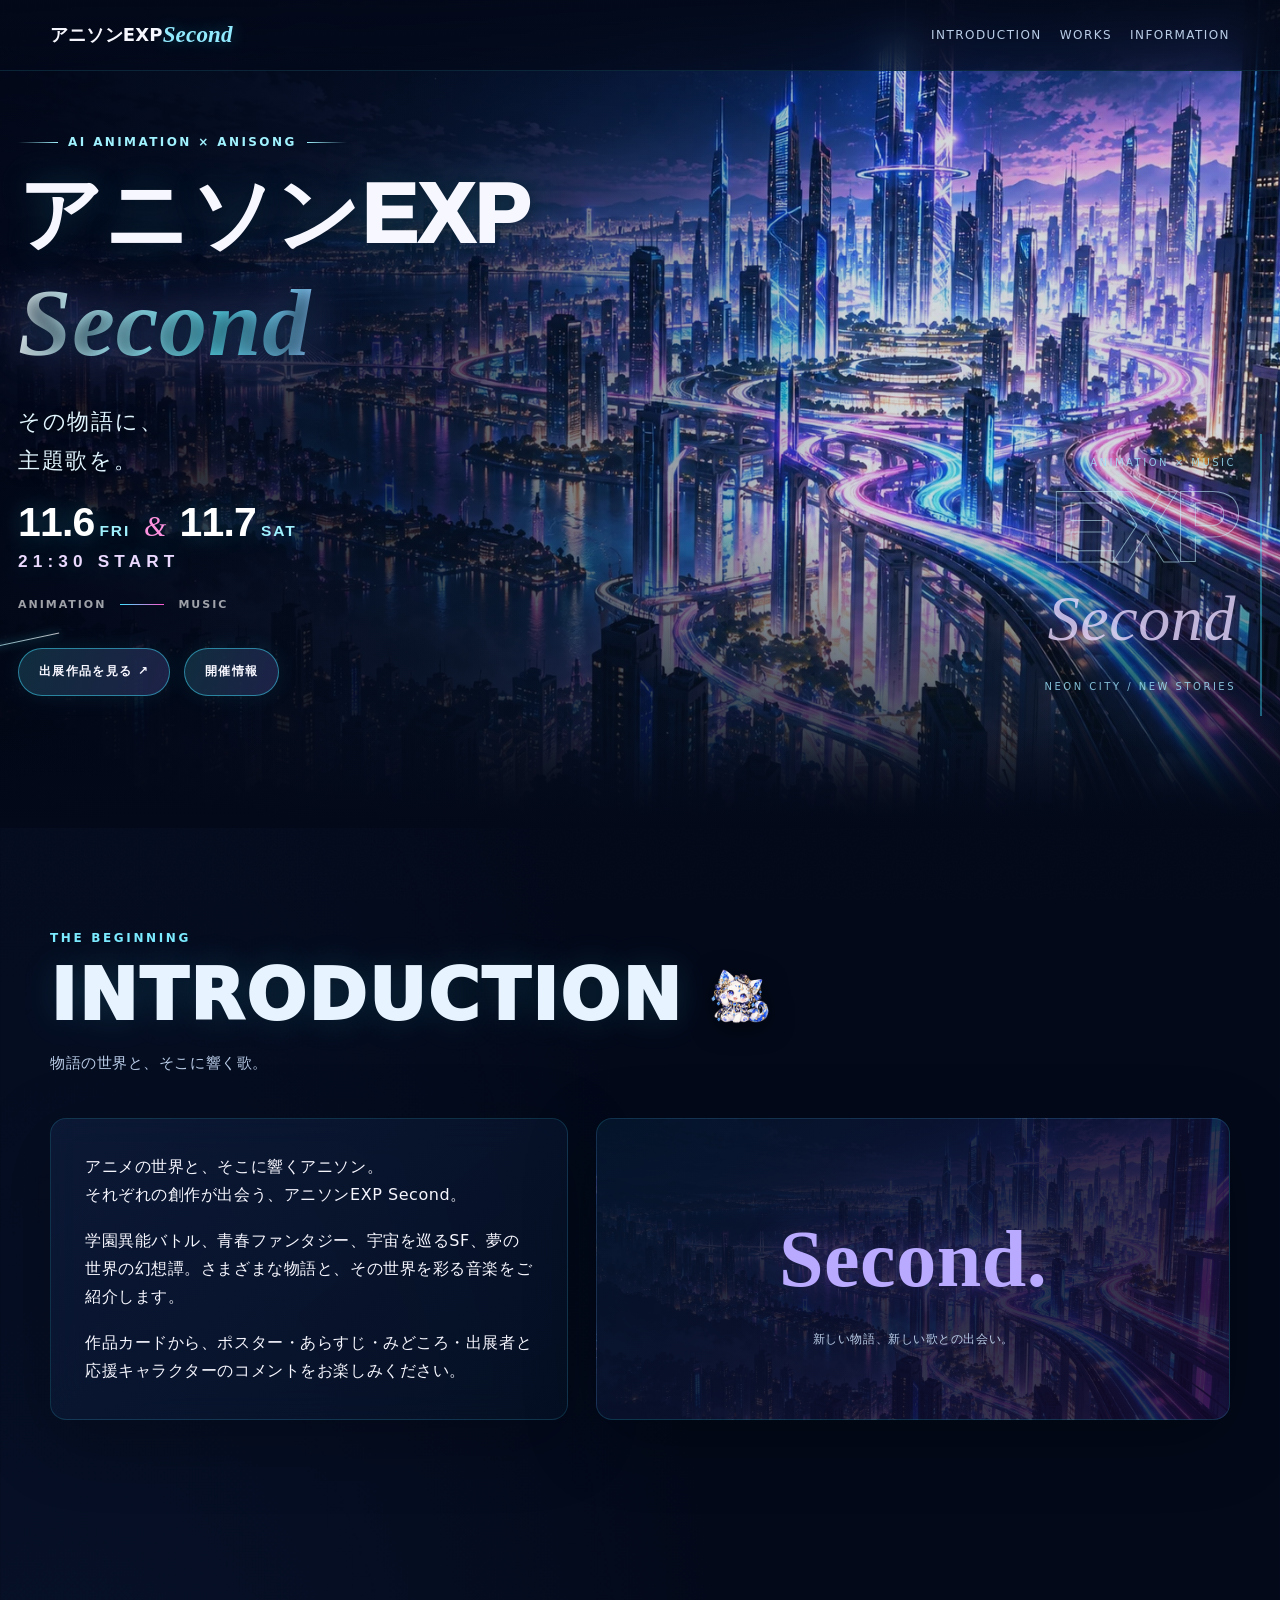
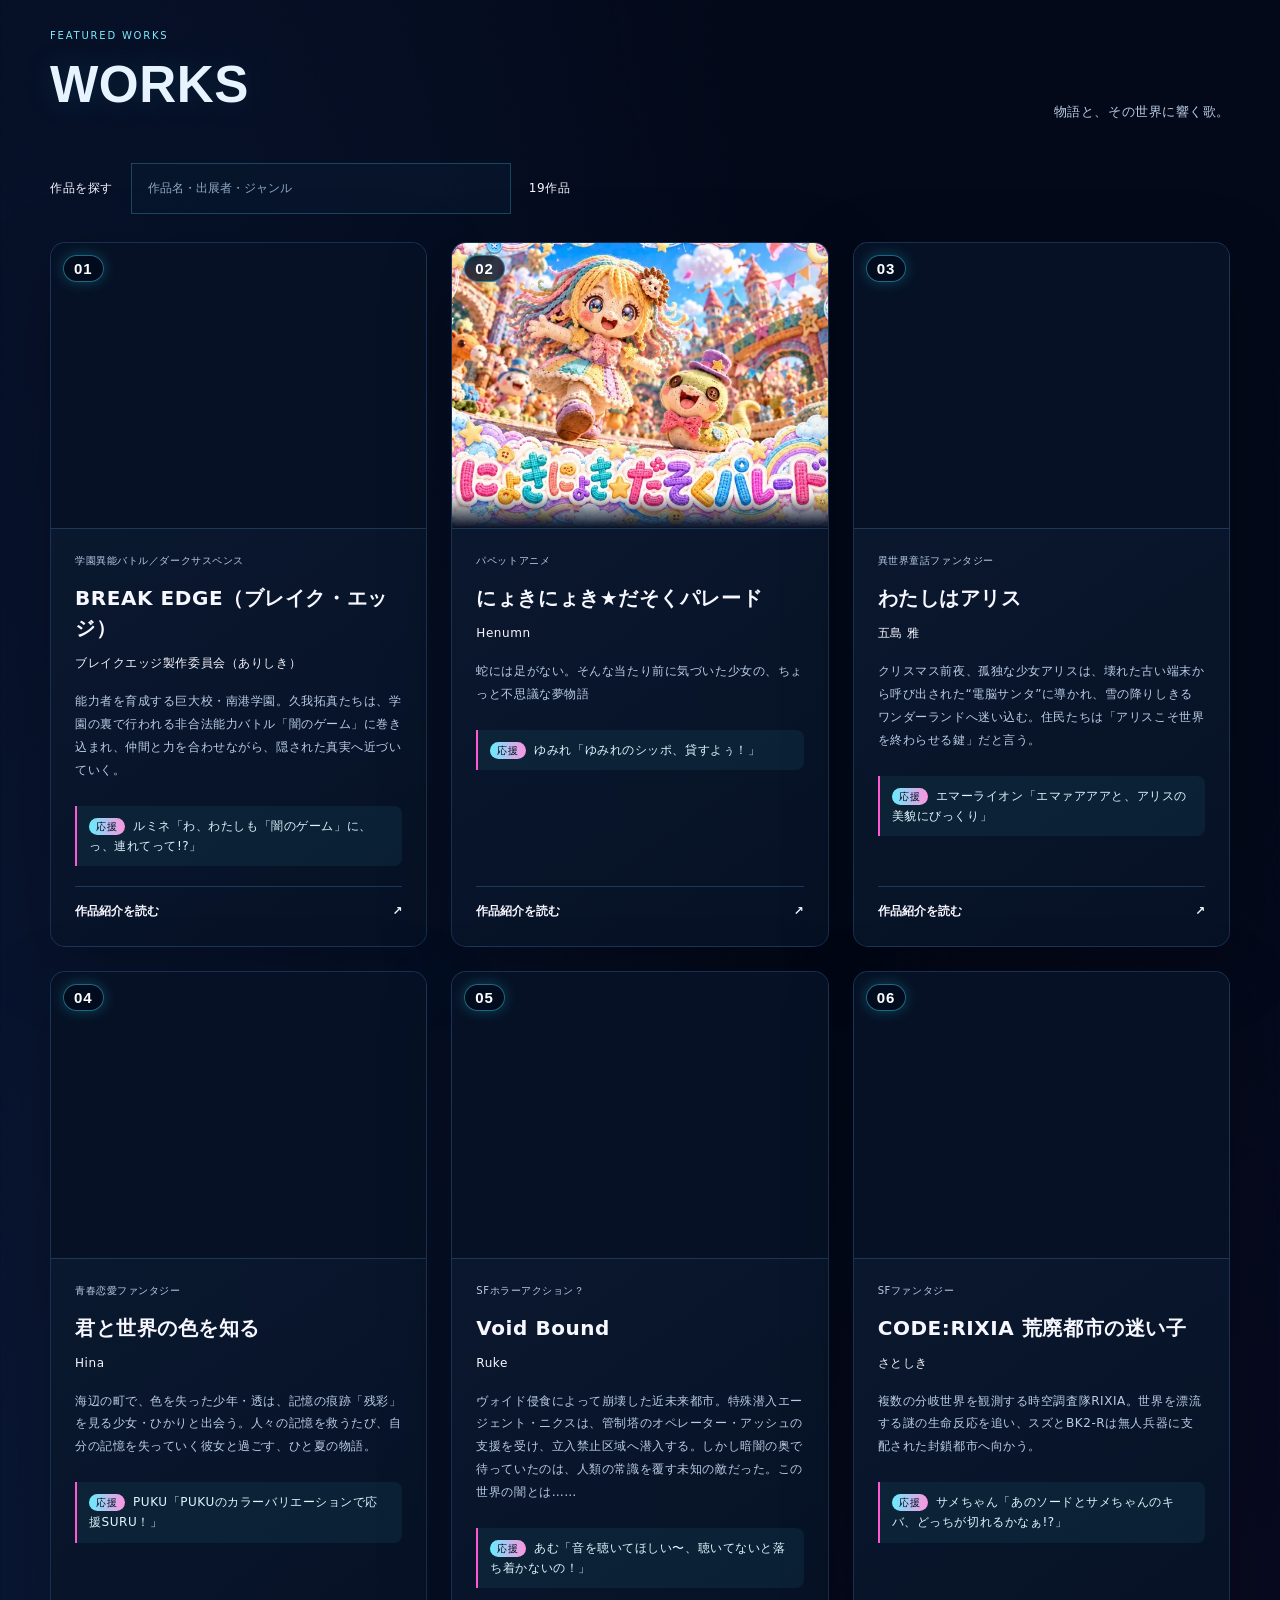
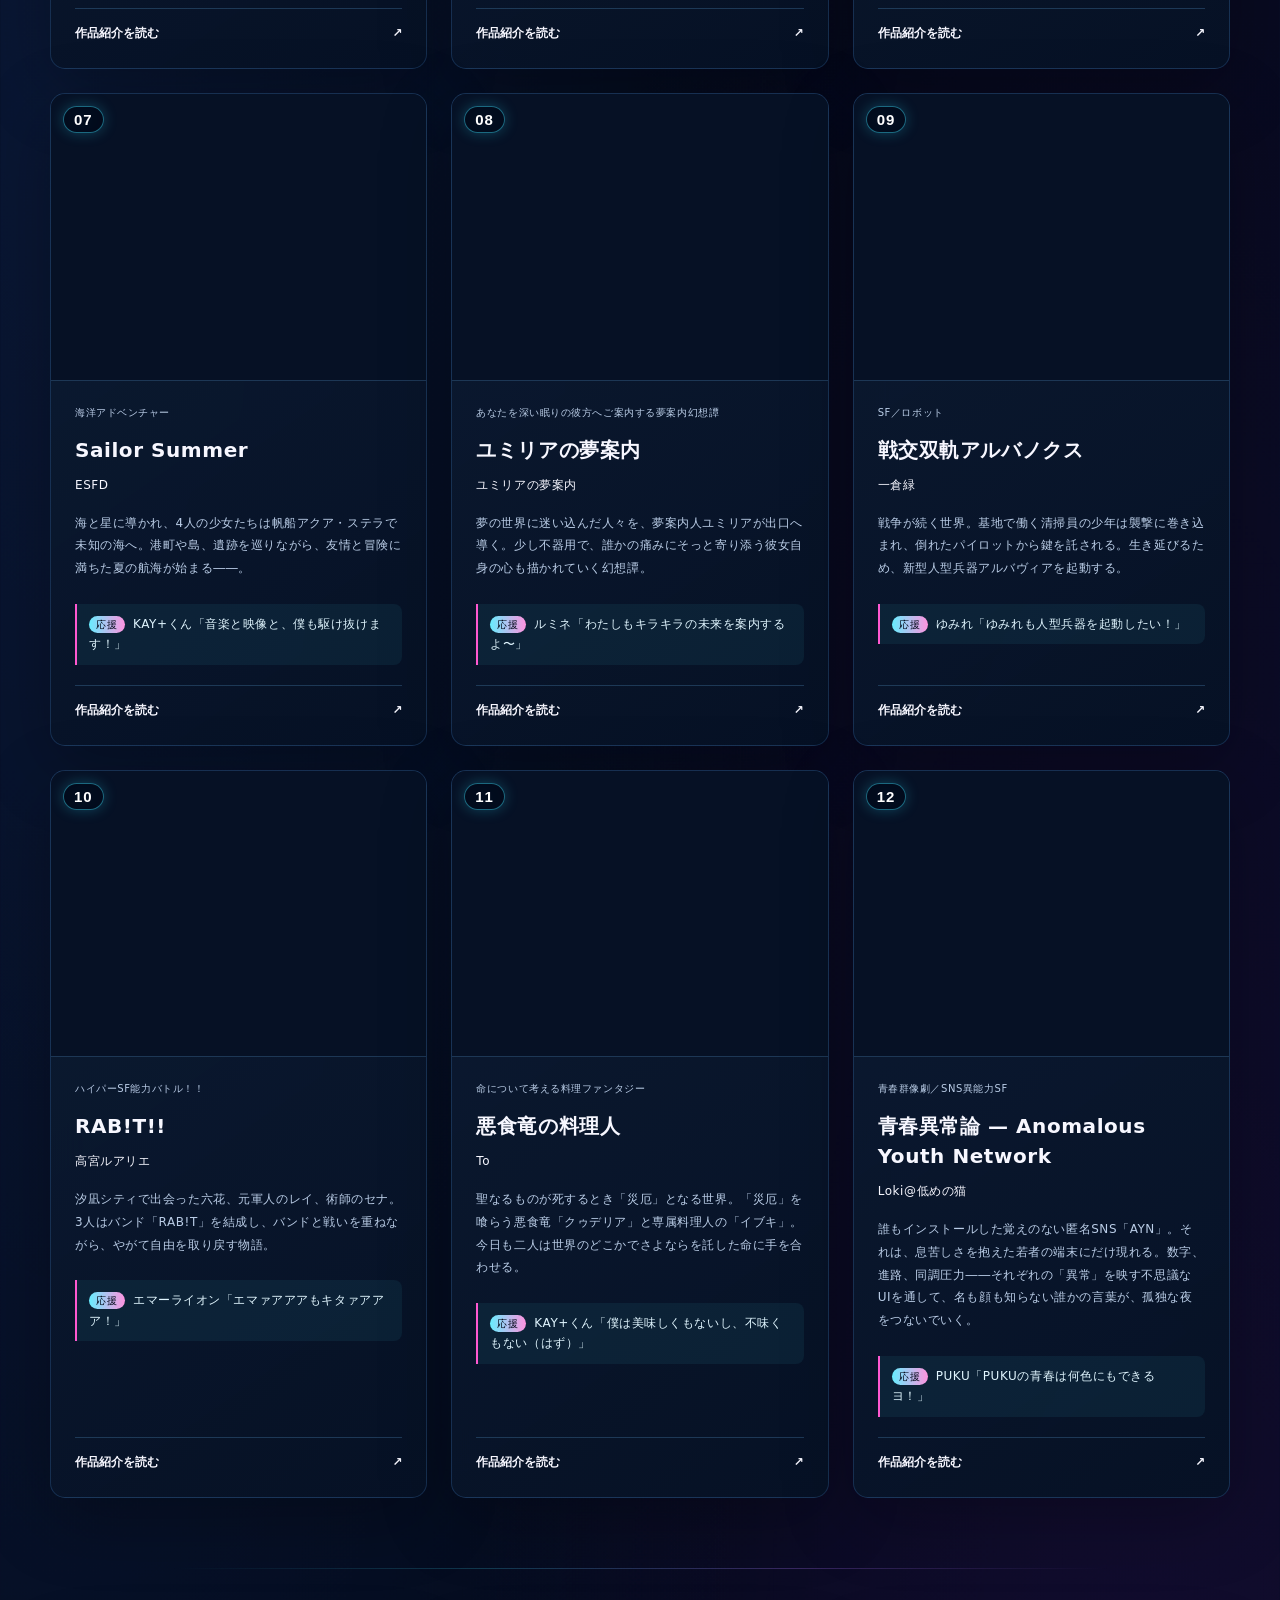
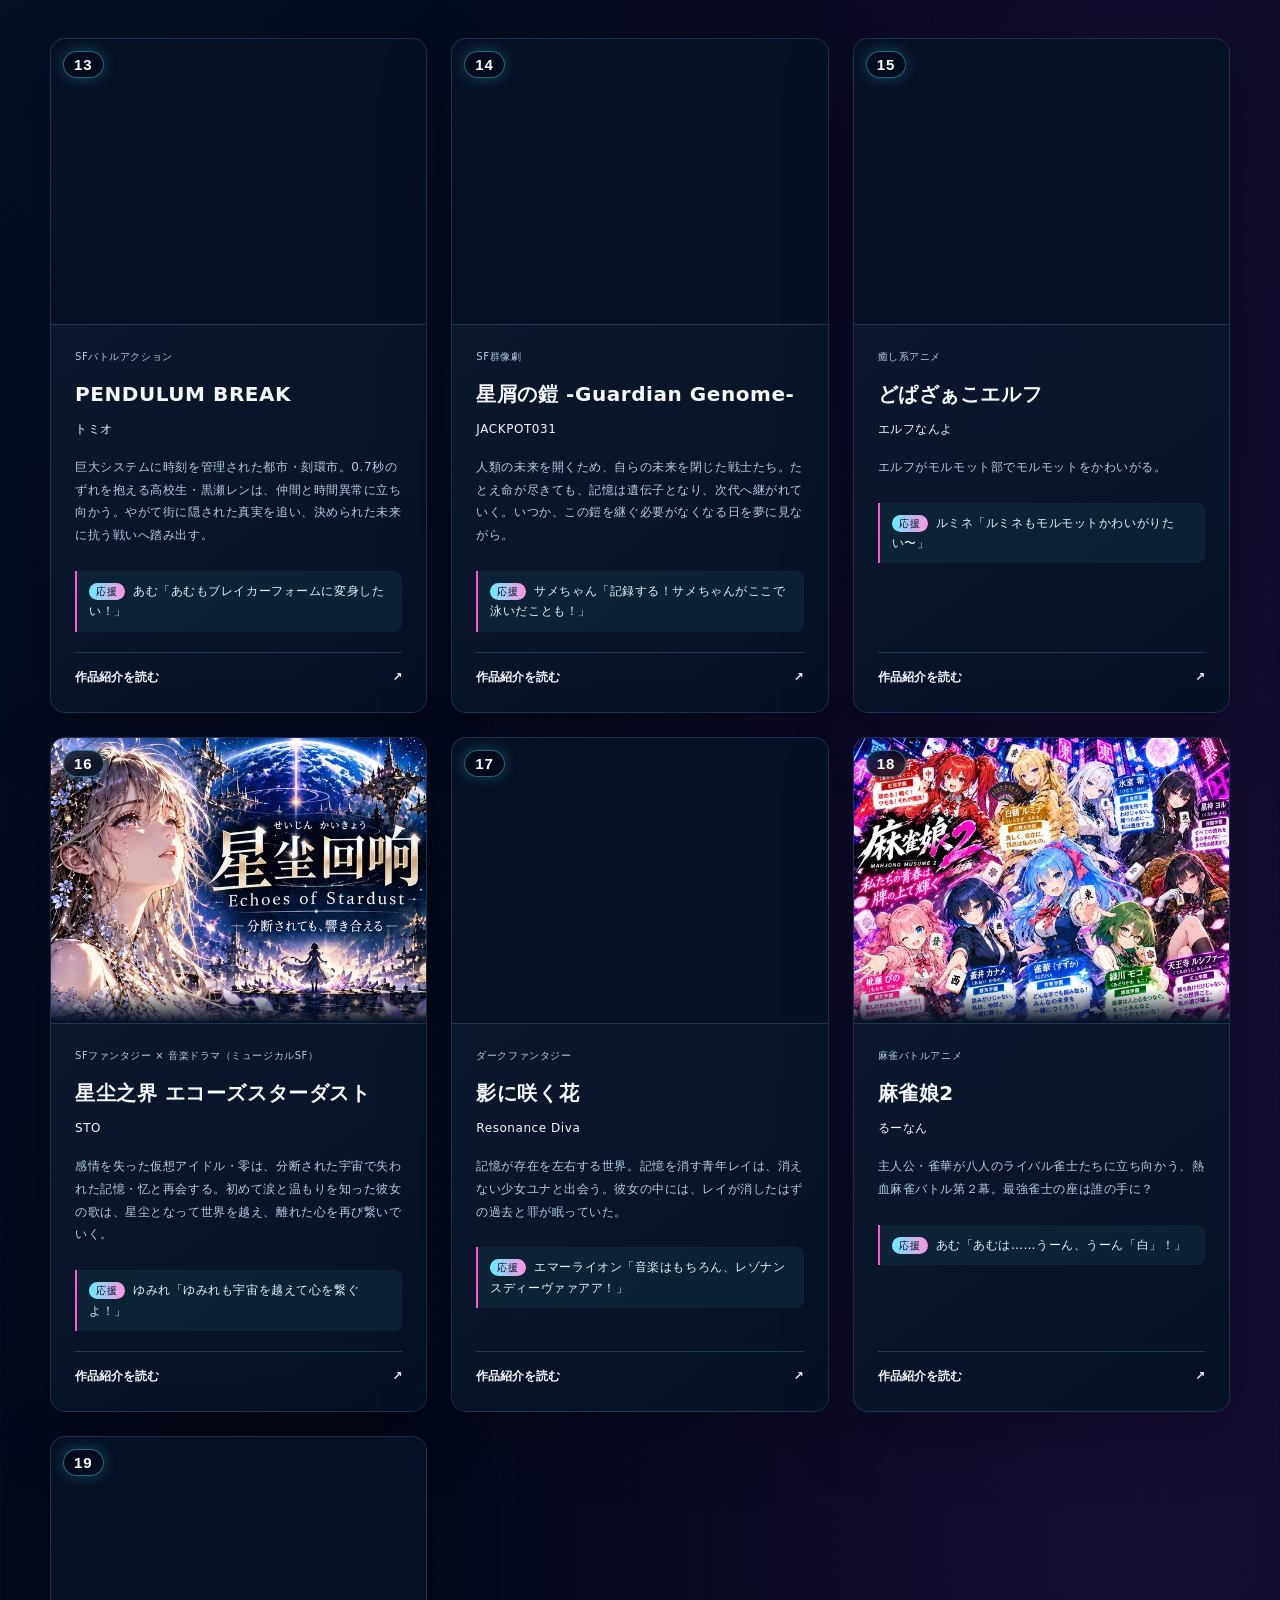
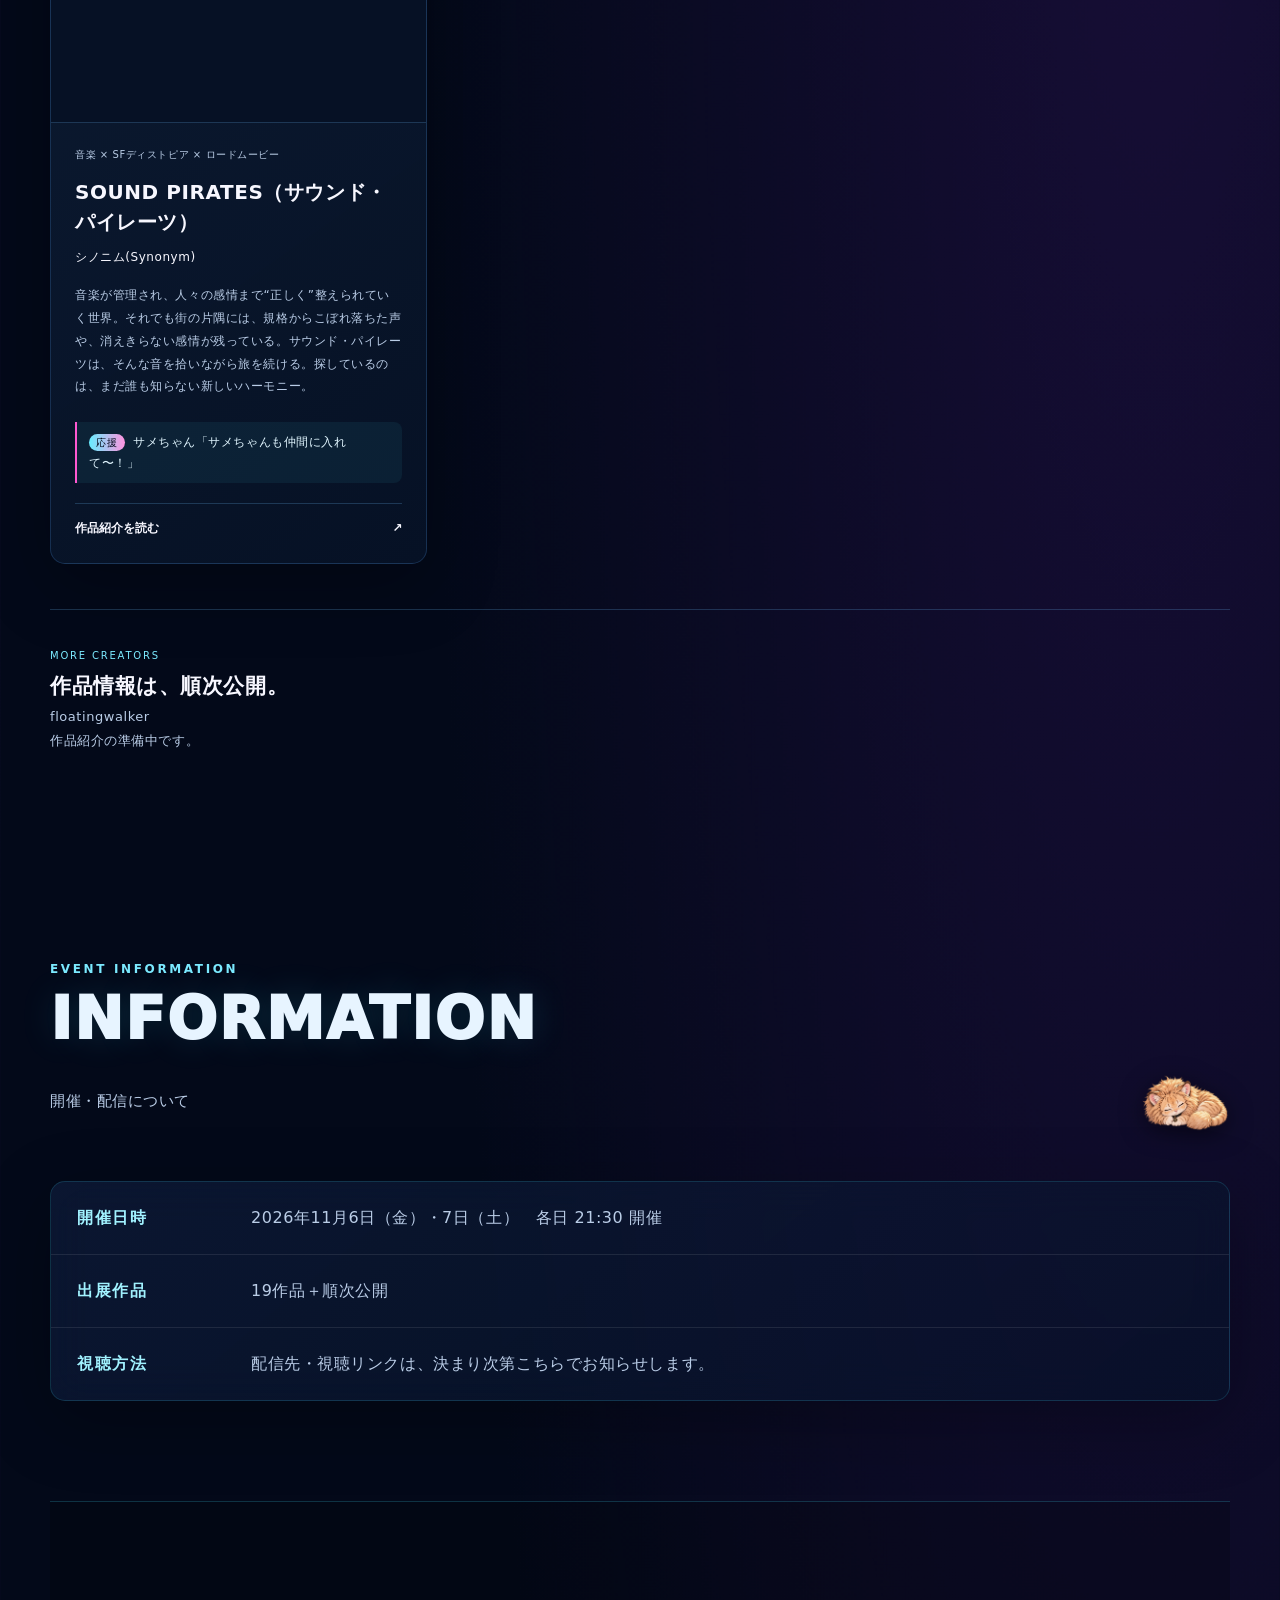
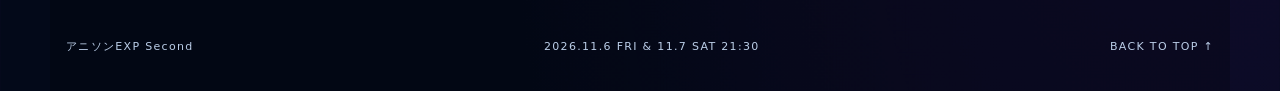
==== commit 3c289796: "Add SOUND PIRATES by シノニム(Synonym) as nineteenth EXPSecond work Co-Authored-By: Claude Opus 5.5 <nor" ====
--- a/2/index.html
+++ b/2/index.html
@@ -1,4 +1,4 @@
-<!doctype html><html lang="ja"><head><meta charset="utf-8"><meta name="viewport" content="width=device-width,initial-scale=1"><title>アニソンEXP Second</title><link rel="icon" href="assets/favicon.svg" type="image/svg+xml"><meta property="og:type" content="website"><meta property="og:url" content="https://luarietakamiya-dotcom.github.io/AI-Anison-EXP/2/"><meta property="og:title" content="アニソンEXP Second"><meta property="og:description" content="アニソンEXP Second（2026年11月6日・7日 21:30開催）。AIアニメと主題歌の出展作品17作のあらすじ、みどころ、クリエイターコメントをご紹介。"><meta name="twitter:card" content="summary_large_image"><meta property="og:image" content="https://luarietakamiya-dotcom.github.io/AI-Anison-EXP/2/assets/neon-city-v1.webp"><link rel="preload" as="image" href="assets/neon-city-v1.webp"><meta name="description" content="アニソンEXP Second（2026年11月6日・7日 21:30開催）。AIアニメと主題歌の出展作品17作のあらすじ、みどころ、クリエイターコメントをご紹介。"><style>
+<!doctype html><html lang="ja"><head><meta charset="utf-8"><meta name="viewport" content="width=device-width,initial-scale=1"><title>アニソンEXP Second</title><link rel="icon" href="assets/favicon.svg" type="image/svg+xml"><meta property="og:type" content="website"><meta property="og:url" content="https://luarietakamiya-dotcom.github.io/AI-Anison-EXP/2/"><meta property="og:title" content="アニソンEXP Second"><meta property="og:description" content="アニソンEXP Second（2026年11月6日・7日 21:30開催）。AIアニメと主題歌の出展作品19作のあらすじ、みどころ、クリエイターコメントをご紹介。"><meta name="twitter:card" content="summary_large_image"><meta property="og:image" content="https://luarietakamiya-dotcom.github.io/AI-Anison-EXP/2/assets/neon-city-v1.webp"><link rel="preload" as="image" href="assets/neon-city-v1.webp"><meta name="description" content="アニソンEXP Second（2026年11月6日・7日 21:30開催）。AIアニメと主題歌の出展作品19作のあらすじ、みどころ、クリエイターコメントをご紹介。"><style>
     :root {
       --bg: #04040d;
       --bg-2: #09091a;
@@ -1928,10 +1928,10 @@
 .footer-mascot-pals .tiny-mascot[src$="lavender-cat-seated-v2.webp"]{width:65px;height:70px}
 .mascot-break .tiny-mascot[src$="shark-swim-v2.webp"]{width:106px;height:70px}
 @media(max-width:760px){#schedule .information-lead-row{gap:16px;min-height:68px}#schedule .information-lead-row .tiny-mascot{width:76px;height:59px;flex-basis:76px}.mascot-break .tiny-mascot[src$="shark-swim-v2.webp"]{width:92px;height:62px}}
-</style></head><body><div class="noise" aria-hidden="true"></div><header class="site-header"><nav class="nav" aria-label="メインメニュー"><a class="brand" href="#top">アニソンEXP<em>Second</em></a><button class="menu-button" aria-label="メニューを開く" aria-controls="navLinks" aria-expanded="false">☰</button><div class="nav-links" id="navLinks"><a href="#intro">Introduction</a><a href="#works">Works</a><a href="#schedule">Information</a></div></nav></header><main id="top"><section class="hero city-hero"><div class="light-streams" aria-hidden="true"><i class="stream stream-1"></i><i class="stream stream-2"></i><i class="stream stream-3"></i><i class="stream stream-4"></i><i class="stream stream-5"></i><i class="stream stream-6"></i><i class="stream stream-7"></i><i class="stream stream-8"></i></div><div class="hero-inner"><div class="hero-text"><div class="eyebrow">AI Animation × Anisong</div><h1 class="hero-title">アニソンEXP<span class="sub-title">Second</span></h1><p class="hero-copy hero-copy--cinematic">その物語に、<br>主題歌を。</p><p class="hero-date"><time datetime="2026-11-06T21:30+09:00">11.6<small>FRI</small></time><i>&amp;</i><time datetime="2026-11-07T21:30+09:00">11.7<small>SAT</small></time><b>21:30 START</b></p><div class="hero-meta-line"><span>ANIMATION</span><i></i><span>MUSIC</span></div><div class="hero-actions"><a class="button" href="#works">出展作品を見る ↗</a><a class="button" href="#schedule">開催情報</a></div></div><div class="city-label" aria-hidden="true"><span>ANIMATION × MUSIC</span><strong>EXP</strong><em>Second</em><span>NEON CITY / NEW STORIES</span></div></div></section><section id="intro"><div class="container"><div class="section-head"><div><span class="section-kicker">The Beginning</span><h2 class="section-title mascot-heading">INTRODUCTION<img class="tiny-mascot " src="assets/mascots/lumine-wave.webp" alt="" aria-hidden="true" loading="lazy" decoding="async" width="160" height="160"></h2></div><p class="section-lead">物語の世界と、そこに響く歌。</p></div><div class="intro-grid"><div class="panel intro-copy"><p>アニメの世界と、そこに響くアニソン。<br>それぞれの創作が出会う、アニソンEXP Second。</p><p>学園異能バトル、青春ファンタジー、宇宙を巡るSF、夢の世界の幻想譚。さまざまな物語と、その世界を彩る音楽をご紹介します。</p><p>作品カードから、ポスター・あらすじ・みどころ・出展者と応援キャラクターのコメントをお楽しみください。</p></div><div class="panel intro-mini"><div><strong>Second.</strong><p>新しい物語、新しい歌との出会い。</p></div></div></div></div></section><section class="exp-section" id="works"><div class="exp-section-head"><div><span class="kicker">FEATURED WORKS</span><h2 class="mascot-heading">WORKS<img class="tiny-mascot " src="assets/mascots/headphones-sit.webp" alt="" aria-hidden="true" loading="lazy" decoding="async" width="160" height="160"></h2></div><p>物語と、その世界に響く歌。</p></div><div class="works-tools"><label for="work-search">作品を探す</label><input id="work-search" type="search" placeholder="作品名・出展者・ジャンル" autocomplete="off"><span id="work-count" role="status">18作品</span></div><div class="works-grid"><article class="work-card panel guest-card" data-search="BREAK EDGE（ブレイク・エッジ）ブレイクエッジ製作委員会（ありしき）学園異能バトル／ダークサスペンスルミネ（@49pachko773）"><button class="card-art" type="button" data-index="0" aria-label="BREAK EDGE（ブレイク・エッジ）のポスターと作品紹介を開く"><img src="assets/works/01-thumb.webp" alt="" width="640" height="488" loading="lazy" decoding="async"><span>01</span></button><div class="card-body"><p class="genre">学園異能バトル／ダークサスペンス</p><h3>BREAK EDGE（ブレイク・エッジ）</h3><p class="author">ブレイクエッジ製作委員会（ありしき）</p><p class="summary">能力者を育成する巨大校・南港学園。久我拓真たちは、学園の裏で行われる非合法能力バトル「闇のゲーム」に巻き込まれ、仲間と力を合わせながら、隠された真実へ近づいていく。</p><p class="card-supporter"><span>応援</span>ルミネ「わ、わたしも「闇のゲーム」に、っ、連れてって!?」</p><button class="work-open" type="button" data-index="0">作品紹介を読む <span aria-hidden="true">↗</span></button><details class="fallback"><summary>あらすじ・みどころ</summary><p>能力者を育成する巨大校・南港学園。久我拓真たちは、学園の裏で行われる非合法能力バトル「闇のゲーム」に巻き込まれ、仲間と力を合わせながら、隠された真実へ近づいていく。</p><p>正面突破の拓真、先を読む智貴、仲間を守る遥香。異なる力を持つ三人が、互いの弱点を補いながら強敵へ挑む連携バトルが見どころです。</p><p>ブレイクエッジ製作委員会（ありしき）：王道の能力バトルに、学園の裏側をめぐるサスペンスを詰め込みました。三人の連携を楽しんでください！</p></details></div></article><article class="work-card panel guest-card" data-search="にょきにょき★だそくパレードHenumnパペットアニメゆみれ（@D2l4a5b6m2i）"><button class="card-art" type="button" data-index="1" aria-label="にょきにょき★だそくパレードのポスターと作品紹介を開く"><img src="assets/works/02-thumb.webp" alt="" width="640" height="488" loading="lazy" decoding="async"><span>02</span></button><div class="card-body"><p class="genre">パペットアニメ</p><h3>にょきにょき★だそくパレード</h3><p class="author">Henumn</p><p class="summary">蛇には足がない。そんな当たり前に気づいた少女の、ちょっと不思議な夢物語</p><p class="card-supporter"><span>応援</span>ゆみれ「ゆみれのシッポ、貸すよぅ！」</p><button class="work-open" type="button" data-index="1">作品紹介を読む <span aria-hidden="true">↗</span></button><details class="fallback"><summary>あらすじ・みどころ</summary><p>蛇には足がない。そんな当たり前に気づいた少女の、ちょっと不思議な夢物語</p><p>パペットたちが繰り広げる、予測不能なパレードをお楽しみください！</p><p>Henumn：足りなければ足せばいいんじゃない？</p></details></div></article><article class="work-card panel guest-card" data-search="わたしはアリス五島 雅異世界童話ファンタジーエマーライオン（@SbefKKyDN4MPNmw）"><button class="card-art" type="button" data-index="2" aria-label="わたしはアリスのポスターと作品紹介を開く"><img src="assets/works/03-thumb.webp" alt="" width="640" height="488" loading="lazy" decoding="async"><span>03</span></button><div class="card-body"><p class="genre">異世界童話ファンタジー</p><h3>わたしはアリス</h3><p class="author">五島 雅</p><p class="summary">クリスマス前夜、孤独な少女アリスは、壊れた古い端末から呼び出された“電脳サンタ”に導かれ、雪の降りしきるワンダーランドへ迷い込む。住民たちは「アリスこそ世界を終わらせる鍵」だと言う。</p><p class="card-supporter"><span>応援</span>エマーライオン「エマァアアアと、アリスの美貌にびっくり」</p><button class="work-open" type="button" data-index="2">作品紹介を読む <span aria-hidden="true">↗</span></button><details class="fallback"><summary>あらすじ・みどころ</summary><p>クリスマス前夜、孤独な少女アリスは、壊れた古い端末から呼び出された“電脳サンタ”に導かれ、雪の降りしきるワンダーランドへ迷い込む。住民たちは「アリスこそ世界を終わらせる鍵」だと言う。</p><p>いままでアリスが着たほぼすべての衣装を映像化して収録。その名も「アリス三十変化」！</p><p>五島 雅：とにかくアリスの美しさを追求しました！</p></details></div></article><article class="work-card panel guest-card" data-search="君と世界の色を知るHina青春恋愛ファンタジーPUKU（@varts_works）"><button class="card-art" type="button" data-index="3" aria-label="君と世界の色を知るのポスターと作品紹介を開く"><img src="assets/works/04-thumb.webp" alt="" width="640" height="488" loading="lazy" decoding="async"><span>04</span></button><div class="card-body"><p class="genre">青春恋愛ファンタジー</p><h3>君と世界の色を知る</h3><p class="author">Hina</p><p class="summary">海辺の町で、色を失った少年・透は、記憶の痕跡「残彩」を見る少女・ひかりと出会う。人々の記憶を救うたび、自分の記憶を失っていく彼女と過ごす、ひと夏の物語。</p><p class="card-supporter"><span>応援</span>PUKU「PUKUのカラーバリエーションで応援SURU！」</p><button class="work-open" type="button" data-index="3">作品紹介を読む <span aria-hidden="true">↗</span></button><details class="fallback"><summary>あらすじ・みどころ</summary><p>海辺の町で、色を失った少年・透は、記憶の痕跡「残彩」を見る少女・ひかりと出会う。人々の記憶を救うたび、自分の記憶を失っていく彼女と過ごす、ひと夏の物語。</p><p>カメラ越しにひかりを見つめていた透が、ひと夏の時間を重ね、最後にカメラを下ろして自分の目で彼女を見る瞬間が見どころです。</p><p>Hina：カメラ越しだった世界が、君と出会って色づいていく——そんなひと夏のきらめきを詰め込みました。</p></details></div></article><article class="work-card panel guest-card" data-search="Void BoundRukeSFホラーアクション？あむ（@AiPainter969696）"><button class="card-art" type="button" data-index="4" aria-label="Void Boundのポスターと作品紹介を開く"><img src="assets/works/05-thumb.webp" alt="" width="640" height="488" loading="lazy" decoding="async"><span>05</span></button><div class="card-body"><p class="genre">SFホラーアクション？</p><h3>Void Bound</h3><p class="author">Ruke</p><p class="summary">ヴォイド侵食によって崩壊した近未来都市。特殊潜入エージェント・ニクスは、管制塔のオペレーター・アッシュの支援を受け、立入禁止区域へ潜入する。しかし暗闇の奥で待っていたのは、人類の常識を覆す未知の敵だった。この世界の闇とは……</p><p class="card-supporter"><span>応援</span>あむ「音を聴いてほしい〜、聴いてないと落ち着かないの！」</p><button class="work-open" type="button" data-index="4">作品紹介を読む <span aria-hidden="true">↗</span></button><details class="fallback"><summary>あらすじ・みどころ</summary><p>ヴォイド侵食によって崩壊した近未来都市。特殊潜入エージェント・ニクスは、管制塔のオペレーター・アッシュの支援を受け、立入禁止区域へ潜入する。しかし暗闇の奥で待っていたのは、人類の常識を覆す未知の敵だった。この世界の闇とは……</p><p>OPとEDは気合い入ってます！！アニメ本編は？となりますがドローンがトランスフォームなかなかしてくれなくて苦労した覚えがあります。</p><p>Ruke：ぜってぇ見てくれよなぁ？</p></details></div></article><article class="work-card panel guest-card" data-search="CODE:RIXIA 荒廃都市の迷い子さとしきSFファンタジーサメちゃん（@montblanc5815）"><button class="card-art" type="button" data-index="5" aria-label="CODE:RIXIA 荒廃都市の迷い子のポスターと作品紹介を開く"><img src="assets/works/06-thumb.webp" alt="" width="640" height="488" loading="lazy" decoding="async"><span>06</span></button><div class="card-body"><p class="genre">SFファンタジー</p><h3>CODE:RIXIA 荒廃都市の迷い子</h3><p class="author">さとしき</p><p class="summary">複数の分岐世界を観測する時空調査隊RIXIA。世界を漂流する謎の生命反応を追い、スズとBK2-Rは無人兵器に支配された封鎖都市へ向かう。</p><p class="card-supporter"><span>応援</span>サメちゃん「あのソードとサメちゃんのキバ、どっちが切れるかなぁ!?」</p><button class="work-open" type="button" data-index="5">作品紹介を読む <span aria-hidden="true">↗</span></button><details class="fallback"><summary>あらすじ・みどころ</summary><p>複数の分岐世界を観測する時空調査隊RIXIA。世界を漂流する謎の生命反応を追い、スズとBK2-Rは無人兵器に支配された封鎖都市へ向かう。</p><p>日常から異世界、探索、戦闘、救出へと次々に状況が変化していくSFアニメらしいテンポのある展開が見どころ。</p><p>さとしき：CODE:RIXIAの世界観を少しでも伝えられたら嬉しいです！よろしくお願いします！</p></details></div></article><article class="work-card panel guest-card" data-search="Sailor SummerESFD海洋アドベンチャーKAY+くん"><button class="card-art" type="button" data-index="6" aria-label="Sailor Summerのポスターと作品紹介を開く"><img src="assets/works/07-thumb.webp" alt="" width="640" height="488" loading="lazy" decoding="async"><span>07</span></button><div class="card-body"><p class="genre">海洋アドベンチャー</p><h3>Sailor Summer</h3><p class="author">ESFD</p><p class="summary">海と星に導かれ、4人の少女たちは帆船アクア・ステラで未知の海へ。港町や島、遺跡を巡りながら、友情と冒険に満ちた夏の航海が始まる――。</p><p class="card-supporter"><span>応援</span>KAY+くん「音楽と映像と、僕も駆け抜けます！」</p><button class="work-open" type="button" data-index="6">作品紹介を読む <span aria-hidden="true">↗</span></button><details class="fallback"><summary>あらすじ・みどころ</summary><p>海と星に導かれ、4人の少女たちは帆船アクア・ステラで未知の海へ。港町や島、遺跡を巡りながら、友情と冒険に満ちた夏の航海が始まる――。</p><p>青い海と港町、未知の島々を舞台に、個性の異なる4人の少女たちが帆船アクア・ステラで冒険へ旅立ちます。爽やかな夏の空気感と、仲間たちの表情豊かなやり取り、スピード感のある航海シーンを通して、アニメのオープニングらしいワクワク感と壮大な世界観を楽しんでいただけたら嬉しいです。</p><p>ESFD：音楽と映像が一緒に駆け抜けていくような作品を目指して制作しました。細かな表情や演出にもこだわっているので、最後まで楽しんでもらえたら嬉しいです😊</p></details></div></article><article class="work-card panel guest-card" data-search="ユミリアの夢案内ユミリアの夢案内あなたを深い眠りの彼方へご案内する夢案内幻想譚ルミネ（@49pachko773）"><button class="card-art" type="button" data-index="7" aria-label="ユミリアの夢案内のポスターと作品紹介を開く"><img src="assets/works/08-thumb.webp" alt="" width="640" height="488" loading="lazy" decoding="async"><span>08</span></button><div class="card-body"><p class="genre">あなたを深い眠りの彼方へご案内する夢案内幻想譚</p><h3>ユミリアの夢案内</h3><p class="author">ユミリアの夢案内</p><p class="summary">夢の世界に迷い込んだ人々を、夢案内人ユミリアが出口へ導く。少し不器用で、誰かの痛みにそっと寄り添う彼女自身の心も描かれていく幻想譚。</p><p class="card-supporter"><span>応援</span>ルミネ「わたしもキラキラの未来を案内するよ〜」</p><button class="work-open" type="button" data-index="7">作品紹介を読む <span aria-hidden="true">↗</span></button><details class="fallback"><summary>あらすじ・みどころ</summary><p>夢の世界に迷い込んだ人々を、夢案内人ユミリアが出口へ導く。少し不器用で、誰かの痛みにそっと寄り添う彼女自身の心も描かれていく幻想譚。</p><p>砂糖菓子の月や無数の扉が彩る不思議で幻想的な夢世界。</p><p>ユミリアの夢案内：夢に迷ったとき、きっとあなたの前にも夢案内人が現れるでしょう。</p></details></div></article><article class="work-card panel guest-card" data-search="戦交双軌アルバノクス一倉緑SF／ロボットゆみれ（@D2l4a5b6m2i）"><button class="card-art" type="button" data-index="8" aria-label="戦交双軌アルバノクスのポスターと作品紹介を開く"><img src="assets/works/09-thumb.webp" alt="" width="640" height="488" loading="lazy" decoding="async"><span>09</span></button><div class="card-body"><p class="genre">SF／ロボット</p><h3>戦交双軌アルバノクス</h3><p class="author">一倉緑</p><p class="summary">戦争が続く世界。基地で働く清掃員の少年は襲撃に巻き込まれ、倒れたパイロットから鍵を託される。生き延びるため、新型人型兵器アルバヴィアを起動する。</p><p class="card-supporter"><span>応援</span>ゆみれ「ゆみれも人型兵器を起動したい！」</p><button class="work-open" type="button" data-index="8">作品紹介を読む <span aria-hidden="true">↗</span></button><details class="fallback"><summary>あらすじ・みどころ</summary><p>戦争が続く世界。基地で働く清掃員の少年は襲撃に巻き込まれ、倒れたパイロットから鍵を託される。生き延びるため、新型人型兵器アルバヴィアを起動する。</p><p>敵として出会った二機が、戦いの果てに同じ敵へ向かうまでを、疾走感あるロボットアニメOP風MVで描きました。</p><p>一倉緑：架空のロボットアニメをイメージして、主題歌MVを作りました！</p></details></div></article><article class="work-card panel guest-card" data-search="RAB!T!!高宮ルアリエハイパーSF能力バトル！！エマーライオン（@SbefKKyDN4MPNmw）"><button class="card-art" type="button" data-index="9" aria-label="RAB!T!!のポスターと作品紹介を開く"><img src="assets/works/10-thumb.webp" alt="" width="640" height="488" loading="lazy" decoding="async"><span>10</span></button><div class="card-body"><p class="genre">ハイパーSF能力バトル！！</p><h3>RAB!T!!</h3><p class="author">高宮ルアリエ</p><p class="summary">汐凪シティで出会った六花、元軍人のレイ、術師のセナ。3人はバンド「RAB!T」を結成し、バンドと戦いを重ねながら、やがて自由を取り戻す物語。</p><p class="card-supporter"><span>応援</span>エマーライオン「エマァアアアもキタァアアア！」</p><button class="work-open" type="button" data-index="9">作品紹介を読む <span aria-hidden="true">↗</span></button><details class="fallback"><summary>あらすじ・みどころ</summary><p>汐凪シティで出会った六花、元軍人のレイ、術師のセナ。3人はバンド「RAB!T」を結成し、バンドと戦いを重ねながら、やがて自由を取り戻す物語。</p><p>ちょーかっこいいOPになったから見てね☆彡</p><p>高宮ルアリエ：私がきたああああああああ！！</p></details></div></article><article class="work-card panel guest-card" data-search="悪食竜の料理人To命について考える料理ファンタジーKAY+くん"><button class="card-art" type="button" data-index="10" aria-label="悪食竜の料理人のポスターと作品紹介を開く"><img src="assets/works/11-thumb.webp" alt="" width="640" height="488" loading="lazy" decoding="async"><span>11</span></button><div class="card-body"><p class="genre">命について考える料理ファンタジー</p><h3>悪食竜の料理人</h3><p class="author">To</p><p class="summary">聖なるものが死するとき「災厄」となる世界。「災厄」を喰らう悪食竜「クゥデリア」と専属料理人の「イブキ」。今日も二人は世界のどこかでさよならを託した命に手を合わせる。</p><p class="card-supporter"><span>応援</span>KAY+くん「僕は美味しくもないし、不味くもない（はず）」</p><button class="work-open" type="button" data-index="10">作品紹介を読む <span aria-hidden="true">↗</span></button><details class="fallback"><summary>あらすじ・みどころ</summary><p>聖なるものが死するとき「災厄」となる世界。「災厄」を喰らう悪食竜「クゥデリア」と専属料理人の「イブキ」。今日も二人は世界のどこかでさよならを託した命に手を合わせる。</p><p>OPを作りました！美しくも残酷な世界でいただきます！</p><p>To：精霊って美味しいのかな？</p></details></div></article><article class="work-card panel guest-card" data-search="青春異常論 — Anomalous Youth NetworkLoki@低めの猫青春群像劇／SNS異能力SFPUKU（@varts_works）"><button class="card-art" type="button" data-index="11" aria-label="青春異常論 — Anomalous Youth Networkのポスターと作品紹介を開く"><img src="assets/works/12-thumb.webp" alt="" width="640" height="488" loading="lazy" decoding="async"><span>12</span></button><div class="card-body"><p class="genre">青春群像劇／SNS異能力SF</p><h3>青春異常論 — Anomalous Youth Network</h3><p class="author">Loki@低めの猫</p><p class="summary">誰もインストールした覚えのない匿名SNS「AYN」。それは、息苦しさを抱えた若者の端末にだけ現れる。数字、進路、同調圧力――それぞれの「異常」を映す不思議なUIを通して、名も顔も知らない誰かの言葉が、孤独な夜をつないでいく。</p><p class="card-supporter"><span>応援</span>PUKU「PUKUの青春は何色にもできるヨ！」</p><button class="work-open" type="button" data-index="11">作品紹介を読む <span aria-hidden="true">↗</span></button><details class="fallback"><summary>あらすじ・みどころ</summary><p>誰もインストールした覚えのない匿名SNS「AYN」。それは、息苦しさを抱えた若者の端末にだけ現れる。数字、進路、同調圧力――それぞれの「異常」を映す不思議なUIを通して、名も顔も知らない誰かの言葉が、孤独な夜をつないでいく。</p><p>「青春を楽しめない自分はおかしいのか」。そんな息苦しさを抱えた若者たちが、匿名SNS「AYN」を通して誰かの言葉に出会っていく物語です。音楽とともに変化していく彼らの心情に注目していただけたら嬉しいです。</p><p>Loki@低めの猫：初参加です！ 小説として作った『青春異常論』を、今回は音楽とアニメーションで映像化しました。楽しんでいただけたら嬉しいです！</p></details></div></article><div class="mascot-break" aria-hidden="true"><img class="tiny-mascot " src="assets/mascots/shark-swim-v2.webp" alt="" aria-hidden="true" loading="lazy" decoding="async" width="160" height="160"></div><article class="work-card panel guest-card" data-search="PENDULUM BREAKトミオSFバトルアクションあむ（@AiPainter969696）"><button class="card-art" type="button" data-index="12" aria-label="PENDULUM BREAKのポスターと作品紹介を開く"><img src="assets/works/13-thumb.webp" alt="" width="640" height="488" loading="lazy" decoding="async"><span>13</span></button><div class="card-body"><p class="genre">SFバトルアクション</p><h3>PENDULUM BREAK</h3><p class="author">トミオ</p><p class="summary">巨大システムに時刻を管理された都市・刻環市。0.7秒のずれを抱える高校生・黒瀬レンは、仲間と時間異常に立ち向かう。やがて街に隠された真実を追い、決められた未来に抗う戦いへ踏み出す。</p><p class="card-supporter"><span>応援</span>あむ「あむもブレイカーフォームに変身したい！」</p><button class="work-open" type="button" data-index="12">作品紹介を読む <span aria-hidden="true">↗</span></button><details class="fallback"><summary>あらすじ・みどころ</summary><p>巨大システムに時刻を管理された都市・刻環市。0.7秒のずれを抱える高校生・黒瀬レンは、仲間と時間異常に立ち向かう。やがて街に隠された真実を追い、決められた未来に抗う戦いへ踏み出す。</p><p>時計都市の世界観、時間能力を駆使した変身バトル、仲間との絆。0.7秒の謎を追い、自分の未来を選ぶ少年たちの物語です。</p><p>トミオ：3ピースバンド「toMion」、初のアニソンタイアップを自分たちで実現！音楽から生まれたアニメの世界を楽しんでください！</p></details></div></article><article class="work-card panel guest-card" data-search="星屑の鎧 -Guardian Genome-JACKPOT031SF群像劇サメちゃん（@montblanc5815）"><button class="card-art" type="button" data-index="13" aria-label="星屑の鎧 -Guardian Genome-のポスターと作品紹介を開く"><img src="assets/works/14-thumb.webp" alt="" width="640" height="488" loading="lazy" decoding="async"><span>14</span></button><div class="card-body"><p class="genre">SF群像劇</p><h3>星屑の鎧 -Guardian Genome-</h3><p class="author">JACKPOT031</p><p class="summary">人類の未来を開くため、自らの未来を閉じた戦士たち。たとえ命が尽きても、記憶は遺伝子となり、次代へ継がれていく。いつか、この鎧を継ぐ必要がなくなる日を夢に見ながら。</p><p class="card-supporter"><span>応援</span>サメちゃん「記録する！サメちゃんがここで泳いだことも！」</p><button class="work-open" type="button" data-index="13">作品紹介を読む <span aria-hidden="true">↗</span></button><details class="fallback"><summary>あらすじ・みどころ</summary><p>人類の未来を開くため、自らの未来を閉じた戦士たち。たとえ命が尽きても、記憶は遺伝子となり、次代へ継がれていく。いつか、この鎧を継ぐ必要がなくなる日を夢に見ながら。</p><p>決して明るくはない戦況のなか、それぞれがそれぞれの役割を果たそうとする姿。</p><p>JACKPOT031：ずっと温めていた構想を映像化しました。</p></details></div></article><article class="work-card panel guest-card" data-search="どぱざぁこエルフエルフなんよ癒し系アニメルミネ（@49pachko773）"><button class="card-art" type="button" data-index="14" aria-label="どぱざぁこエルフのポスターと作品紹介を開く"><img src="assets/works/15-thumb.webp" alt="" width="640" height="488" loading="lazy" decoding="async"><span>15</span></button><div class="card-body"><p class="genre">癒し系アニメ</p><h3>どぱざぁこエルフ</h3><p class="author">エルフなんよ</p><p class="summary">エルフがモルモット部でモルモットをかわいがる。</p><p class="card-supporter"><span>応援</span>ルミネ「ルミネもモルモットかわいがりたい〜」</p><button class="work-open" type="button" data-index="14">作品紹介を読む <span aria-hidden="true">↗</span></button><details class="fallback"><summary>あらすじ・みどころ</summary><p>エルフがモルモット部でモルモットをかわいがる。</p><p>モルモットがかわいい</p><p>エルフなんよ：エルフなんよです。このアニメを公開できたことを光栄におもいます。</p></details></div></article><article class="work-card panel guest-card" data-search="星尘之界 エコーズスターダストSTOSFファンタジー × 音楽ドラマ（ミュージカルSF）ゆみれ（@D2l4a5b6m2i）"><button class="card-art" type="button" data-index="15" aria-label="星尘之界 エコーズスターダストのポスターと作品紹介を開く"><img src="assets/works/16-thumb.webp" alt="" width="640" height="488" loading="lazy" decoding="async"><span>16</span></button><div class="card-body"><p class="genre">SFファンタジー × 音楽ドラマ（ミュージカルSF）</p><h3>星尘之界 エコーズスターダスト</h3><p class="author">STO</p><p class="summary">感情を失った仮想アイドル・零は、分断された宇宙で失われた記憶・忆と再会する。初めて涙と温もりを知った彼女の歌は、星尘となって世界を越え、離れた心を再び繋いでいく。</p><p class="card-supporter"><span>応援</span>ゆみれ「ゆみれも宇宙を越えて心を繋ぐよ！」</p><button class="work-open" type="button" data-index="15">作品紹介を読む <span aria-hidden="true">↗</span></button><details class="fallback"><summary>あらすじ・みどころ</summary><p>感情を失った仮想アイドル・零は、分断された宇宙で失われた記憶・忆と再会する。初めて涙と温もりを知った彼女の歌は、星尘となって世界を越え、離れた心を再び繋いでいく。</p><p>涙が星尘と花へ変わり、歌が分断された宇宙を繋ぐ幻想的なクライマックス。</p><p>STO：なんとなく勢いで参加！</p></details></div></article><article class="work-card panel guest-card" data-search="影に咲く花Resonance Divaダークファンタジーエマーライオン（@SbefKKyDN4MPNmw）"><button class="card-art" type="button" data-index="16" aria-label="影に咲く花のポスターと作品紹介を開く"><img src="assets/works/17-thumb.webp" alt="" width="640" height="488" loading="lazy" decoding="async"><span>17</span></button><div class="card-body"><p class="genre">ダークファンタジー</p><h3>影に咲く花</h3><p class="author">Resonance Diva</p><p class="summary">記憶が存在を左右する世界。記憶を消す青年レイは、消えない少女ユナと出会う。彼女の中には、レイが消したはずの過去と罪が眠っていた。</p><p class="card-supporter"><span>応援</span>エマーライオン「音楽はもちろん、レゾナンスディーヴァァアア！」</p><button class="work-open" type="button" data-index="16">作品紹介を読む <span aria-hidden="true">↗</span></button><details class="fallback"><summary>あらすじ・みどころ</summary><p>記憶が存在を左右する世界。記憶を消す青年レイは、消えない少女ユナと出会う。彼女の中には、レイが消したはずの過去と罪が眠っていた。</p><p>記憶を消す青年と、消えない少女。二人の出会いが、失われた過去と隠された真実を呼び覚ます。</p><p>Resonance Diva：記憶と存在をテーマに作りました！</p></details></div></article><article class="work-card panel guest-card" data-search="麻雀娘2るーなん麻雀バトルアニメあむ（@AiPainter969696）"><button class="card-art" type="button" data-index="17" aria-label="麻雀娘2のポスターと作品紹介を開く"><img src="assets/works/18-thumb.webp" alt="" width="640" height="960" loading="lazy" decoding="async"><span>18</span></button><div class="card-body"><p class="genre">麻雀バトルアニメ</p><h3>麻雀娘2</h3><p class="author">るーなん</p><p class="summary">主人公・雀華が八人のライバル雀士たちに立ち向かう、熱血麻雀バトル第２幕。最強雀士の座は誰の手に？</p><p class="card-supporter"><span>応援</span>あむ「あむは……うーん、うーん「白」！」</p><button class="work-open" type="button" data-index="17">作品紹介を読む <span aria-hidden="true">↗</span></button><details class="fallback"><summary>あらすじ・みどころ</summary><p>主人公・雀華が八人のライバル雀士たちに立ち向かう、熱血麻雀バトル第２幕。最強雀士の座は誰の手に？</p><p>とくに無し（魂で感じて）</p><p>るーなん：ロン！</p></details></div></article></div><p id="empty-search" hidden>一致する作品が見つかりませんでした。</p><div class="pending mascot-pending"><img class="tiny-mascot mascot-pending-pic" src="assets/mascots/puku-wink.webp" alt="" aria-hidden="true" loading="lazy" decoding="async" width="160" height="160"><span class="kicker">MORE CREATORS</span><h3>作品情報は、順次公開。</h3><p>floatingwalker ／ シノニム(Synonym)</p><p class="pending-note">作品紹介の準備中です。</p></div></section>
-<section id="schedule"><div class="container"><div class="section-head"><div><span class="section-kicker">Event Information</span><h2 class="section-title">INFORMATION</h2></div><div class="information-lead-row"><p class="section-lead">開催・配信について</p><img class="tiny-mascot " src="assets/mascots/lion-sleep.webp" alt="" aria-hidden="true" loading="lazy" decoding="async" width="160" height="160"></div></div><div class="panel news-list"><div class="news-item"><span class="news-date">開催日時</span><p class="news-text">2026年11月6日（金）・7日（土）　各日 21:30 開催</p></div><div class="news-item"><span class="news-date">出展作品</span><p class="news-text">18作品＋順次公開</p></div><div class="news-item"><span class="news-date">視聴方法</span><p class="news-text">配信先・視聴リンクは、決まり次第こちらでお知らせします。</p></div></div></div></section></main><footer class="footer"><div class="footer-mascot-pals" aria-hidden="true"><img class="tiny-mascot mascot-tall" src="assets/mascots/lavender-cat-seated-v2.webp" alt="" aria-hidden="true" loading="lazy" decoding="async" width="160" height="160"></div><span>アニソンEXP Second</span><span>2026.11.6 FRI &amp; 11.7 SAT 21:30</span><a href="#top">BACK TO TOP ↑</a></footer><dialog id="work-dialog" aria-labelledby="modal-title"><button class="dialog-close" autofocus>閉じる ×</button><div class="modal-layout"><a class="modal-art" id="modal-poster-link" href="#" target="_blank" rel="noopener"><img id="modal-poster" alt="" width="1024" height="1536"></a><div class="modal-reading"><p class="kicker" id="modal-genre"></p><h2 class="modal-title" id="modal-title"></h2><p class="modal-author" id="modal-author"></p><section class="modal-section"><h3>あらすじ</h3><p id="modal-story"></p></section><section class="modal-section"><h3>みどころ</h3><p id="modal-highlight"></p></section><section class="modal-section"><h3>出展者からのコメント</h3><p id="modal-comment"></p></section><section class="modal-section modal-supporter"><h3>応援コメント</h3><p class="modal-supporter-name" id="modal-supporter"></p><p id="modal-supporter-comment"></p></section></div></div></dialog>
+</style></head><body><div class="noise" aria-hidden="true"></div><header class="site-header"><nav class="nav" aria-label="メインメニュー"><a class="brand" href="#top">アニソンEXP<em>Second</em></a><button class="menu-button" aria-label="メニューを開く" aria-controls="navLinks" aria-expanded="false">☰</button><div class="nav-links" id="navLinks"><a href="#intro">Introduction</a><a href="#works">Works</a><a href="#schedule">Information</a></div></nav></header><main id="top"><section class="hero city-hero"><div class="light-streams" aria-hidden="true"><i class="stream stream-1"></i><i class="stream stream-2"></i><i class="stream stream-3"></i><i class="stream stream-4"></i><i class="stream stream-5"></i><i class="stream stream-6"></i><i class="stream stream-7"></i><i class="stream stream-8"></i></div><div class="hero-inner"><div class="hero-text"><div class="eyebrow">AI Animation × Anisong</div><h1 class="hero-title">アニソンEXP<span class="sub-title">Second</span></h1><p class="hero-copy hero-copy--cinematic">その物語に、<br>主題歌を。</p><p class="hero-date"><time datetime="2026-11-06T21:30+09:00">11.6<small>FRI</small></time><i>&amp;</i><time datetime="2026-11-07T21:30+09:00">11.7<small>SAT</small></time><b>21:30 START</b></p><div class="hero-meta-line"><span>ANIMATION</span><i></i><span>MUSIC</span></div><div class="hero-actions"><a class="button" href="#works">出展作品を見る ↗</a><a class="button" href="#schedule">開催情報</a></div></div><div class="city-label" aria-hidden="true"><span>ANIMATION × MUSIC</span><strong>EXP</strong><em>Second</em><span>NEON CITY / NEW STORIES</span></div></div></section><section id="intro"><div class="container"><div class="section-head"><div><span class="section-kicker">The Beginning</span><h2 class="section-title mascot-heading">INTRODUCTION<img class="tiny-mascot " src="assets/mascots/lumine-wave.webp" alt="" aria-hidden="true" loading="lazy" decoding="async" width="160" height="160"></h2></div><p class="section-lead">物語の世界と、そこに響く歌。</p></div><div class="intro-grid"><div class="panel intro-copy"><p>アニメの世界と、そこに響くアニソン。<br>それぞれの創作が出会う、アニソンEXP Second。</p><p>学園異能バトル、青春ファンタジー、宇宙を巡るSF、夢の世界の幻想譚。さまざまな物語と、その世界を彩る音楽をご紹介します。</p><p>作品カードから、ポスター・あらすじ・みどころ・出展者と応援キャラクターのコメントをお楽しみください。</p></div><div class="panel intro-mini"><div><strong>Second.</strong><p>新しい物語、新しい歌との出会い。</p></div></div></div></div></section><section class="exp-section" id="works"><div class="exp-section-head"><div><span class="kicker">FEATURED WORKS</span><h2 class="mascot-heading">WORKS<img class="tiny-mascot " src="assets/mascots/headphones-sit.webp" alt="" aria-hidden="true" loading="lazy" decoding="async" width="160" height="160"></h2></div><p>物語と、その世界に響く歌。</p></div><div class="works-tools"><label for="work-search">作品を探す</label><input id="work-search" type="search" placeholder="作品名・出展者・ジャンル" autocomplete="off"><span id="work-count" role="status">19作品</span></div><div class="works-grid"><article class="work-card panel guest-card" data-search="BREAK EDGE（ブレイク・エッジ）ブレイクエッジ製作委員会（ありしき）学園異能バトル／ダークサスペンスルミネ（@49pachko773）"><button class="card-art" type="button" data-index="0" aria-label="BREAK EDGE（ブレイク・エッジ）のポスターと作品紹介を開く"><img src="assets/works/01-thumb.webp" alt="" width="640" height="488" loading="lazy" decoding="async"><span>01</span></button><div class="card-body"><p class="genre">学園異能バトル／ダークサスペンス</p><h3>BREAK EDGE（ブレイク・エッジ）</h3><p class="author">ブレイクエッジ製作委員会（ありしき）</p><p class="summary">能力者を育成する巨大校・南港学園。久我拓真たちは、学園の裏で行われる非合法能力バトル「闇のゲーム」に巻き込まれ、仲間と力を合わせながら、隠された真実へ近づいていく。</p><p class="card-supporter"><span>応援</span>ルミネ「わ、わたしも「闇のゲーム」に、っ、連れてって!?」</p><button class="work-open" type="button" data-index="0">作品紹介を読む <span aria-hidden="true">↗</span></button><details class="fallback"><summary>あらすじ・みどころ</summary><p>能力者を育成する巨大校・南港学園。久我拓真たちは、学園の裏で行われる非合法能力バトル「闇のゲーム」に巻き込まれ、仲間と力を合わせながら、隠された真実へ近づいていく。</p><p>正面突破の拓真、先を読む智貴、仲間を守る遥香。異なる力を持つ三人が、互いの弱点を補いながら強敵へ挑む連携バトルが見どころです。</p><p>ブレイクエッジ製作委員会（ありしき）：王道の能力バトルに、学園の裏側をめぐるサスペンスを詰め込みました。三人の連携を楽しんでください！</p></details></div></article><article class="work-card panel guest-card" data-search="にょきにょき★だそくパレードHenumnパペットアニメゆみれ（@D2l4a5b6m2i）"><button class="card-art" type="button" data-index="1" aria-label="にょきにょき★だそくパレードのポスターと作品紹介を開く"><img src="assets/works/02-thumb.webp" alt="" width="640" height="488" loading="lazy" decoding="async"><span>02</span></button><div class="card-body"><p class="genre">パペットアニメ</p><h3>にょきにょき★だそくパレード</h3><p class="author">Henumn</p><p class="summary">蛇には足がない。そんな当たり前に気づいた少女の、ちょっと不思議な夢物語</p><p class="card-supporter"><span>応援</span>ゆみれ「ゆみれのシッポ、貸すよぅ！」</p><button class="work-open" type="button" data-index="1">作品紹介を読む <span aria-hidden="true">↗</span></button><details class="fallback"><summary>あらすじ・みどころ</summary><p>蛇には足がない。そんな当たり前に気づいた少女の、ちょっと不思議な夢物語</p><p>パペットたちが繰り広げる、予測不能なパレードをお楽しみください！</p><p>Henumn：足りなければ足せばいいんじゃない？</p></details></div></article><article class="work-card panel guest-card" data-search="わたしはアリス五島 雅異世界童話ファンタジーエマーライオン（@SbefKKyDN4MPNmw）"><button class="card-art" type="button" data-index="2" aria-label="わたしはアリスのポスターと作品紹介を開く"><img src="assets/works/03-thumb.webp" alt="" width="640" height="488" loading="lazy" decoding="async"><span>03</span></button><div class="card-body"><p class="genre">異世界童話ファンタジー</p><h3>わたしはアリス</h3><p class="author">五島 雅</p><p class="summary">クリスマス前夜、孤独な少女アリスは、壊れた古い端末から呼び出された“電脳サンタ”に導かれ、雪の降りしきるワンダーランドへ迷い込む。住民たちは「アリスこそ世界を終わらせる鍵」だと言う。</p><p class="card-supporter"><span>応援</span>エマーライオン「エマァアアアと、アリスの美貌にびっくり」</p><button class="work-open" type="button" data-index="2">作品紹介を読む <span aria-hidden="true">↗</span></button><details class="fallback"><summary>あらすじ・みどころ</summary><p>クリスマス前夜、孤独な少女アリスは、壊れた古い端末から呼び出された“電脳サンタ”に導かれ、雪の降りしきるワンダーランドへ迷い込む。住民たちは「アリスこそ世界を終わらせる鍵」だと言う。</p><p>いままでアリスが着たほぼすべての衣装を映像化して収録。その名も「アリス三十変化」！</p><p>五島 雅：とにかくアリスの美しさを追求しました！</p></details></div></article><article class="work-card panel guest-card" data-search="君と世界の色を知るHina青春恋愛ファンタジーPUKU（@varts_works）"><button class="card-art" type="button" data-index="3" aria-label="君と世界の色を知るのポスターと作品紹介を開く"><img src="assets/works/04-thumb.webp" alt="" width="640" height="488" loading="lazy" decoding="async"><span>04</span></button><div class="card-body"><p class="genre">青春恋愛ファンタジー</p><h3>君と世界の色を知る</h3><p class="author">Hina</p><p class="summary">海辺の町で、色を失った少年・透は、記憶の痕跡「残彩」を見る少女・ひかりと出会う。人々の記憶を救うたび、自分の記憶を失っていく彼女と過ごす、ひと夏の物語。</p><p class="card-supporter"><span>応援</span>PUKU「PUKUのカラーバリエーションで応援SURU！」</p><button class="work-open" type="button" data-index="3">作品紹介を読む <span aria-hidden="true">↗</span></button><details class="fallback"><summary>あらすじ・みどころ</summary><p>海辺の町で、色を失った少年・透は、記憶の痕跡「残彩」を見る少女・ひかりと出会う。人々の記憶を救うたび、自分の記憶を失っていく彼女と過ごす、ひと夏の物語。</p><p>カメラ越しにひかりを見つめていた透が、ひと夏の時間を重ね、最後にカメラを下ろして自分の目で彼女を見る瞬間が見どころです。</p><p>Hina：カメラ越しだった世界が、君と出会って色づいていく——そんなひと夏のきらめきを詰め込みました。</p></details></div></article><article class="work-card panel guest-card" data-search="Void BoundRukeSFホラーアクション？あむ（@AiPainter969696）"><button class="card-art" type="button" data-index="4" aria-label="Void Boundのポスターと作品紹介を開く"><img src="assets/works/05-thumb.webp" alt="" width="640" height="488" loading="lazy" decoding="async"><span>05</span></button><div class="card-body"><p class="genre">SFホラーアクション？</p><h3>Void Bound</h3><p class="author">Ruke</p><p class="summary">ヴォイド侵食によって崩壊した近未来都市。特殊潜入エージェント・ニクスは、管制塔のオペレーター・アッシュの支援を受け、立入禁止区域へ潜入する。しかし暗闇の奥で待っていたのは、人類の常識を覆す未知の敵だった。この世界の闇とは……</p><p class="card-supporter"><span>応援</span>あむ「音を聴いてほしい〜、聴いてないと落ち着かないの！」</p><button class="work-open" type="button" data-index="4">作品紹介を読む <span aria-hidden="true">↗</span></button><details class="fallback"><summary>あらすじ・みどころ</summary><p>ヴォイド侵食によって崩壊した近未来都市。特殊潜入エージェント・ニクスは、管制塔のオペレーター・アッシュの支援を受け、立入禁止区域へ潜入する。しかし暗闇の奥で待っていたのは、人類の常識を覆す未知の敵だった。この世界の闇とは……</p><p>OPとEDは気合い入ってます！！アニメ本編は？となりますがドローンがトランスフォームなかなかしてくれなくて苦労した覚えがあります。</p><p>Ruke：ぜってぇ見てくれよなぁ？</p></details></div></article><article class="work-card panel guest-card" data-search="CODE:RIXIA 荒廃都市の迷い子さとしきSFファンタジーサメちゃん（@montblanc5815）"><button class="card-art" type="button" data-index="5" aria-label="CODE:RIXIA 荒廃都市の迷い子のポスターと作品紹介を開く"><img src="assets/works/06-thumb.webp" alt="" width="640" height="488" loading="lazy" decoding="async"><span>06</span></button><div class="card-body"><p class="genre">SFファンタジー</p><h3>CODE:RIXIA 荒廃都市の迷い子</h3><p class="author">さとしき</p><p class="summary">複数の分岐世界を観測する時空調査隊RIXIA。世界を漂流する謎の生命反応を追い、スズとBK2-Rは無人兵器に支配された封鎖都市へ向かう。</p><p class="card-supporter"><span>応援</span>サメちゃん「あのソードとサメちゃんのキバ、どっちが切れるかなぁ!?」</p><button class="work-open" type="button" data-index="5">作品紹介を読む <span aria-hidden="true">↗</span></button><details class="fallback"><summary>あらすじ・みどころ</summary><p>複数の分岐世界を観測する時空調査隊RIXIA。世界を漂流する謎の生命反応を追い、スズとBK2-Rは無人兵器に支配された封鎖都市へ向かう。</p><p>日常から異世界、探索、戦闘、救出へと次々に状況が変化していくSFアニメらしいテンポのある展開が見どころ。</p><p>さとしき：CODE:RIXIAの世界観を少しでも伝えられたら嬉しいです！よろしくお願いします！</p></details></div></article><article class="work-card panel guest-card" data-search="Sailor SummerESFD海洋アドベンチャーKAY+くん"><button class="card-art" type="button" data-index="6" aria-label="Sailor Summerのポスターと作品紹介を開く"><img src="assets/works/07-thumb.webp" alt="" width="640" height="488" loading="lazy" decoding="async"><span>07</span></button><div class="card-body"><p class="genre">海洋アドベンチャー</p><h3>Sailor Summer</h3><p class="author">ESFD</p><p class="summary">海と星に導かれ、4人の少女たちは帆船アクア・ステラで未知の海へ。港町や島、遺跡を巡りながら、友情と冒険に満ちた夏の航海が始まる――。</p><p class="card-supporter"><span>応援</span>KAY+くん「音楽と映像と、僕も駆け抜けます！」</p><button class="work-open" type="button" data-index="6">作品紹介を読む <span aria-hidden="true">↗</span></button><details class="fallback"><summary>あらすじ・みどころ</summary><p>海と星に導かれ、4人の少女たちは帆船アクア・ステラで未知の海へ。港町や島、遺跡を巡りながら、友情と冒険に満ちた夏の航海が始まる――。</p><p>青い海と港町、未知の島々を舞台に、個性の異なる4人の少女たちが帆船アクア・ステラで冒険へ旅立ちます。爽やかな夏の空気感と、仲間たちの表情豊かなやり取り、スピード感のある航海シーンを通して、アニメのオープニングらしいワクワク感と壮大な世界観を楽しんでいただけたら嬉しいです。</p><p>ESFD：音楽と映像が一緒に駆け抜けていくような作品を目指して制作しました。細かな表情や演出にもこだわっているので、最後まで楽しんでもらえたら嬉しいです😊</p></details></div></article><article class="work-card panel guest-card" data-search="ユミリアの夢案内ユミリアの夢案内あなたを深い眠りの彼方へご案内する夢案内幻想譚ルミネ（@49pachko773）"><button class="card-art" type="button" data-index="7" aria-label="ユミリアの夢案内のポスターと作品紹介を開く"><img src="assets/works/08-thumb.webp" alt="" width="640" height="488" loading="lazy" decoding="async"><span>08</span></button><div class="card-body"><p class="genre">あなたを深い眠りの彼方へご案内する夢案内幻想譚</p><h3>ユミリアの夢案内</h3><p class="author">ユミリアの夢案内</p><p class="summary">夢の世界に迷い込んだ人々を、夢案内人ユミリアが出口へ導く。少し不器用で、誰かの痛みにそっと寄り添う彼女自身の心も描かれていく幻想譚。</p><p class="card-supporter"><span>応援</span>ルミネ「わたしもキラキラの未来を案内するよ〜」</p><button class="work-open" type="button" data-index="7">作品紹介を読む <span aria-hidden="true">↗</span></button><details class="fallback"><summary>あらすじ・みどころ</summary><p>夢の世界に迷い込んだ人々を、夢案内人ユミリアが出口へ導く。少し不器用で、誰かの痛みにそっと寄り添う彼女自身の心も描かれていく幻想譚。</p><p>砂糖菓子の月や無数の扉が彩る不思議で幻想的な夢世界。</p><p>ユミリアの夢案内：夢に迷ったとき、きっとあなたの前にも夢案内人が現れるでしょう。</p></details></div></article><article class="work-card panel guest-card" data-search="戦交双軌アルバノクス一倉緑SF／ロボットゆみれ（@D2l4a5b6m2i）"><button class="card-art" type="button" data-index="8" aria-label="戦交双軌アルバノクスのポスターと作品紹介を開く"><img src="assets/works/09-thumb.webp" alt="" width="640" height="488" loading="lazy" decoding="async"><span>09</span></button><div class="card-body"><p class="genre">SF／ロボット</p><h3>戦交双軌アルバノクス</h3><p class="author">一倉緑</p><p class="summary">戦争が続く世界。基地で働く清掃員の少年は襲撃に巻き込まれ、倒れたパイロットから鍵を託される。生き延びるため、新型人型兵器アルバヴィアを起動する。</p><p class="card-supporter"><span>応援</span>ゆみれ「ゆみれも人型兵器を起動したい！」</p><button class="work-open" type="button" data-index="8">作品紹介を読む <span aria-hidden="true">↗</span></button><details class="fallback"><summary>あらすじ・みどころ</summary><p>戦争が続く世界。基地で働く清掃員の少年は襲撃に巻き込まれ、倒れたパイロットから鍵を託される。生き延びるため、新型人型兵器アルバヴィアを起動する。</p><p>敵として出会った二機が、戦いの果てに同じ敵へ向かうまでを、疾走感あるロボットアニメOP風MVで描きました。</p><p>一倉緑：架空のロボットアニメをイメージして、主題歌MVを作りました！</p></details></div></article><article class="work-card panel guest-card" data-search="RAB!T!!高宮ルアリエハイパーSF能力バトル！！エマーライオン（@SbefKKyDN4MPNmw）"><button class="card-art" type="button" data-index="9" aria-label="RAB!T!!のポスターと作品紹介を開く"><img src="assets/works/10-thumb.webp" alt="" width="640" height="488" loading="lazy" decoding="async"><span>10</span></button><div class="card-body"><p class="genre">ハイパーSF能力バトル！！</p><h3>RAB!T!!</h3><p class="author">高宮ルアリエ</p><p class="summary">汐凪シティで出会った六花、元軍人のレイ、術師のセナ。3人はバンド「RAB!T」を結成し、バンドと戦いを重ねながら、やがて自由を取り戻す物語。</p><p class="card-supporter"><span>応援</span>エマーライオン「エマァアアアもキタァアアア！」</p><button class="work-open" type="button" data-index="9">作品紹介を読む <span aria-hidden="true">↗</span></button><details class="fallback"><summary>あらすじ・みどころ</summary><p>汐凪シティで出会った六花、元軍人のレイ、術師のセナ。3人はバンド「RAB!T」を結成し、バンドと戦いを重ねながら、やがて自由を取り戻す物語。</p><p>ちょーかっこいいOPになったから見てね☆彡</p><p>高宮ルアリエ：私がきたああああああああ！！</p></details></div></article><article class="work-card panel guest-card" data-search="悪食竜の料理人To命について考える料理ファンタジーKAY+くん"><button class="card-art" type="button" data-index="10" aria-label="悪食竜の料理人のポスターと作品紹介を開く"><img src="assets/works/11-thumb.webp" alt="" width="640" height="488" loading="lazy" decoding="async"><span>11</span></button><div class="card-body"><p class="genre">命について考える料理ファンタジー</p><h3>悪食竜の料理人</h3><p class="author">To</p><p class="summary">聖なるものが死するとき「災厄」となる世界。「災厄」を喰らう悪食竜「クゥデリア」と専属料理人の「イブキ」。今日も二人は世界のどこかでさよならを託した命に手を合わせる。</p><p class="card-supporter"><span>応援</span>KAY+くん「僕は美味しくもないし、不味くもない（はず）」</p><button class="work-open" type="button" data-index="10">作品紹介を読む <span aria-hidden="true">↗</span></button><details class="fallback"><summary>あらすじ・みどころ</summary><p>聖なるものが死するとき「災厄」となる世界。「災厄」を喰らう悪食竜「クゥデリア」と専属料理人の「イブキ」。今日も二人は世界のどこかでさよならを託した命に手を合わせる。</p><p>OPを作りました！美しくも残酷な世界でいただきます！</p><p>To：精霊って美味しいのかな？</p></details></div></article><article class="work-card panel guest-card" data-search="青春異常論 — Anomalous Youth NetworkLoki@低めの猫青春群像劇／SNS異能力SFPUKU（@varts_works）"><button class="card-art" type="button" data-index="11" aria-label="青春異常論 — Anomalous Youth Networkのポスターと作品紹介を開く"><img src="assets/works/12-thumb.webp" alt="" width="640" height="488" loading="lazy" decoding="async"><span>12</span></button><div class="card-body"><p class="genre">青春群像劇／SNS異能力SF</p><h3>青春異常論 — Anomalous Youth Network</h3><p class="author">Loki@低めの猫</p><p class="summary">誰もインストールした覚えのない匿名SNS「AYN」。それは、息苦しさを抱えた若者の端末にだけ現れる。数字、進路、同調圧力――それぞれの「異常」を映す不思議なUIを通して、名も顔も知らない誰かの言葉が、孤独な夜をつないでいく。</p><p class="card-supporter"><span>応援</span>PUKU「PUKUの青春は何色にもできるヨ！」</p><button class="work-open" type="button" data-index="11">作品紹介を読む <span aria-hidden="true">↗</span></button><details class="fallback"><summary>あらすじ・みどころ</summary><p>誰もインストールした覚えのない匿名SNS「AYN」。それは、息苦しさを抱えた若者の端末にだけ現れる。数字、進路、同調圧力――それぞれの「異常」を映す不思議なUIを通して、名も顔も知らない誰かの言葉が、孤独な夜をつないでいく。</p><p>「青春を楽しめない自分はおかしいのか」。そんな息苦しさを抱えた若者たちが、匿名SNS「AYN」を通して誰かの言葉に出会っていく物語です。音楽とともに変化していく彼らの心情に注目していただけたら嬉しいです。</p><p>Loki@低めの猫：初参加です！ 小説として作った『青春異常論』を、今回は音楽とアニメーションで映像化しました。楽しんでいただけたら嬉しいです！</p></details></div></article><div class="mascot-break" aria-hidden="true"><img class="tiny-mascot " src="assets/mascots/shark-swim-v2.webp" alt="" aria-hidden="true" loading="lazy" decoding="async" width="160" height="160"></div><article class="work-card panel guest-card" data-search="PENDULUM BREAKトミオSFバトルアクションあむ（@AiPainter969696）"><button class="card-art" type="button" data-index="12" aria-label="PENDULUM BREAKのポスターと作品紹介を開く"><img src="assets/works/13-thumb.webp" alt="" width="640" height="488" loading="lazy" decoding="async"><span>13</span></button><div class="card-body"><p class="genre">SFバトルアクション</p><h3>PENDULUM BREAK</h3><p class="author">トミオ</p><p class="summary">巨大システムに時刻を管理された都市・刻環市。0.7秒のずれを抱える高校生・黒瀬レンは、仲間と時間異常に立ち向かう。やがて街に隠された真実を追い、決められた未来に抗う戦いへ踏み出す。</p><p class="card-supporter"><span>応援</span>あむ「あむもブレイカーフォームに変身したい！」</p><button class="work-open" type="button" data-index="12">作品紹介を読む <span aria-hidden="true">↗</span></button><details class="fallback"><summary>あらすじ・みどころ</summary><p>巨大システムに時刻を管理された都市・刻環市。0.7秒のずれを抱える高校生・黒瀬レンは、仲間と時間異常に立ち向かう。やがて街に隠された真実を追い、決められた未来に抗う戦いへ踏み出す。</p><p>時計都市の世界観、時間能力を駆使した変身バトル、仲間との絆。0.7秒の謎を追い、自分の未来を選ぶ少年たちの物語です。</p><p>トミオ：3ピースバンド「toMion」、初のアニソンタイアップを自分たちで実現！音楽から生まれたアニメの世界を楽しんでください！</p></details></div></article><article class="work-card panel guest-card" data-search="星屑の鎧 -Guardian Genome-JACKPOT031SF群像劇サメちゃん（@montblanc5815）"><button class="card-art" type="button" data-index="13" aria-label="星屑の鎧 -Guardian Genome-のポスターと作品紹介を開く"><img src="assets/works/14-thumb.webp" alt="" width="640" height="488" loading="lazy" decoding="async"><span>14</span></button><div class="card-body"><p class="genre">SF群像劇</p><h3>星屑の鎧 -Guardian Genome-</h3><p class="author">JACKPOT031</p><p class="summary">人類の未来を開くため、自らの未来を閉じた戦士たち。たとえ命が尽きても、記憶は遺伝子となり、次代へ継がれていく。いつか、この鎧を継ぐ必要がなくなる日を夢に見ながら。</p><p class="card-supporter"><span>応援</span>サメちゃん「記録する！サメちゃんがここで泳いだことも！」</p><button class="work-open" type="button" data-index="13">作品紹介を読む <span aria-hidden="true">↗</span></button><details class="fallback"><summary>あらすじ・みどころ</summary><p>人類の未来を開くため、自らの未来を閉じた戦士たち。たとえ命が尽きても、記憶は遺伝子となり、次代へ継がれていく。いつか、この鎧を継ぐ必要がなくなる日を夢に見ながら。</p><p>決して明るくはない戦況のなか、それぞれがそれぞれの役割を果たそうとする姿。</p><p>JACKPOT031：ずっと温めていた構想を映像化しました。</p></details></div></article><article class="work-card panel guest-card" data-search="どぱざぁこエルフエルフなんよ癒し系アニメルミネ（@49pachko773）"><button class="card-art" type="button" data-index="14" aria-label="どぱざぁこエルフのポスターと作品紹介を開く"><img src="assets/works/15-thumb.webp" alt="" width="640" height="488" loading="lazy" decoding="async"><span>15</span></button><div class="card-body"><p class="genre">癒し系アニメ</p><h3>どぱざぁこエルフ</h3><p class="author">エルフなんよ</p><p class="summary">エルフがモルモット部でモルモットをかわいがる。</p><p class="card-supporter"><span>応援</span>ルミネ「ルミネもモルモットかわいがりたい〜」</p><button class="work-open" type="button" data-index="14">作品紹介を読む <span aria-hidden="true">↗</span></button><details class="fallback"><summary>あらすじ・みどころ</summary><p>エルフがモルモット部でモルモットをかわいがる。</p><p>モルモットがかわいい</p><p>エルフなんよ：エルフなんよです。このアニメを公開できたことを光栄におもいます。</p></details></div></article><article class="work-card panel guest-card" data-search="星尘之界 エコーズスターダストSTOSFファンタジー × 音楽ドラマ（ミュージカルSF）ゆみれ（@D2l4a5b6m2i）"><button class="card-art" type="button" data-index="15" aria-label="星尘之界 エコーズスターダストのポスターと作品紹介を開く"><img src="assets/works/16-thumb.webp" alt="" width="640" height="488" loading="lazy" decoding="async"><span>16</span></button><div class="card-body"><p class="genre">SFファンタジー × 音楽ドラマ（ミュージカルSF）</p><h3>星尘之界 エコーズスターダスト</h3><p class="author">STO</p><p class="summary">感情を失った仮想アイドル・零は、分断された宇宙で失われた記憶・忆と再会する。初めて涙と温もりを知った彼女の歌は、星尘となって世界を越え、離れた心を再び繋いでいく。</p><p class="card-supporter"><span>応援</span>ゆみれ「ゆみれも宇宙を越えて心を繋ぐよ！」</p><button class="work-open" type="button" data-index="15">作品紹介を読む <span aria-hidden="true">↗</span></button><details class="fallback"><summary>あらすじ・みどころ</summary><p>感情を失った仮想アイドル・零は、分断された宇宙で失われた記憶・忆と再会する。初めて涙と温もりを知った彼女の歌は、星尘となって世界を越え、離れた心を再び繋いでいく。</p><p>涙が星尘と花へ変わり、歌が分断された宇宙を繋ぐ幻想的なクライマックス。</p><p>STO：なんとなく勢いで参加！</p></details></div></article><article class="work-card panel guest-card" data-search="影に咲く花Resonance Divaダークファンタジーエマーライオン（@SbefKKyDN4MPNmw）"><button class="card-art" type="button" data-index="16" aria-label="影に咲く花のポスターと作品紹介を開く"><img src="assets/works/17-thumb.webp" alt="" width="640" height="488" loading="lazy" decoding="async"><span>17</span></button><div class="card-body"><p class="genre">ダークファンタジー</p><h3>影に咲く花</h3><p class="author">Resonance Diva</p><p class="summary">記憶が存在を左右する世界。記憶を消す青年レイは、消えない少女ユナと出会う。彼女の中には、レイが消したはずの過去と罪が眠っていた。</p><p class="card-supporter"><span>応援</span>エマーライオン「音楽はもちろん、レゾナンスディーヴァァアア！」</p><button class="work-open" type="button" data-index="16">作品紹介を読む <span aria-hidden="true">↗</span></button><details class="fallback"><summary>あらすじ・みどころ</summary><p>記憶が存在を左右する世界。記憶を消す青年レイは、消えない少女ユナと出会う。彼女の中には、レイが消したはずの過去と罪が眠っていた。</p><p>記憶を消す青年と、消えない少女。二人の出会いが、失われた過去と隠された真実を呼び覚ます。</p><p>Resonance Diva：記憶と存在をテーマに作りました！</p></details></div></article><article class="work-card panel guest-card" data-search="麻雀娘2るーなん麻雀バトルアニメあむ（@AiPainter969696）"><button class="card-art" type="button" data-index="17" aria-label="麻雀娘2のポスターと作品紹介を開く"><img src="assets/works/18-thumb.webp" alt="" width="640" height="960" loading="lazy" decoding="async"><span>18</span></button><div class="card-body"><p class="genre">麻雀バトルアニメ</p><h3>麻雀娘2</h3><p class="author">るーなん</p><p class="summary">主人公・雀華が八人のライバル雀士たちに立ち向かう、熱血麻雀バトル第２幕。最強雀士の座は誰の手に？</p><p class="card-supporter"><span>応援</span>あむ「あむは……うーん、うーん「白」！」</p><button class="work-open" type="button" data-index="17">作品紹介を読む <span aria-hidden="true">↗</span></button><details class="fallback"><summary>あらすじ・みどころ</summary><p>主人公・雀華が八人のライバル雀士たちに立ち向かう、熱血麻雀バトル第２幕。最強雀士の座は誰の手に？</p><p>とくに無し（魂で感じて）</p><p>るーなん：ロン！</p></details></div></article><article class="work-card panel guest-card" data-search="SOUND PIRATES（サウンド・パイレーツ）シノニム(Synonym)音楽 × SFディストピア × ロードムービーサメちゃん（@montblanc5815）"><button class="card-art" type="button" data-index="18" aria-label="SOUND PIRATES（サウンド・パイレーツ）のポスターと作品紹介を開く"><img src="assets/works/19-thumb.webp" alt="" width="640" height="488" loading="lazy" decoding="async"><span>19</span></button><div class="card-body"><p class="genre">音楽 × SFディストピア × ロードムービー</p><h3>SOUND PIRATES（サウンド・パイレーツ）</h3><p class="author">シノニム(Synonym)</p><p class="summary">音楽が管理され、人々の感情まで“正しく”整えられていく世界。それでも街の片隅には、規格からこぼれ落ちた声や、消えきらない感情が残っている。サウンド・パイレーツは、そんな音を拾いながら旅を続ける。探しているのは、まだ誰も知らない新しいハーモニー。</p><p class="card-supporter"><span>応援</span>サメちゃん「サメちゃんも仲間に入れて〜！」</p><button class="work-open" type="button" data-index="18">作品紹介を読む <span aria-hidden="true">↗</span></button><details class="fallback"><summary>あらすじ・みどころ</summary><p>音楽が管理され、人々の感情まで“正しく”整えられていく世界。それでも街の片隅には、規格からこぼれ落ちた声や、消えきらない感情が残っている。サウンド・パイレーツは、そんな音を拾いながら旅を続ける。探しているのは、まだ誰も知らない新しいハーモニー。</p><p>船上でのバンドパフォーマンス、SF都市、各地の文化、そこで生きる人々。lost beats / small grooves / Leave no voice behind——歌詞の音楽が、世界の中に埋もれた声やリズムと結びついていく。音楽、旅、反逆、希望を一曲の中に凝縮したMV。</p><p>シノニム(Synonym)：“存在しないアニメ第1期を観た気分になるMV”を目指しました。歌詞をそのまま映像化するのではなく、「サウンド・パイレーツ」の世界そのものを音楽で再編集する感覚で制作。AI生成素材を使いながら、構成・テンポ・物語の流れは手作業で仕上げています。</p></details></div></article></div><p id="empty-search" hidden>一致する作品が見つかりませんでした。</p><div class="pending mascot-pending"><img class="tiny-mascot mascot-pending-pic" src="assets/mascots/puku-wink.webp" alt="" aria-hidden="true" loading="lazy" decoding="async" width="160" height="160"><span class="kicker">MORE CREATORS</span><h3>作品情報は、順次公開。</h3><p>floatingwalker</p><p class="pending-note">作品紹介の準備中です。</p></div></section>
+<section id="schedule"><div class="container"><div class="section-head"><div><span class="section-kicker">Event Information</span><h2 class="section-title">INFORMATION</h2></div><div class="information-lead-row"><p class="section-lead">開催・配信について</p><img class="tiny-mascot " src="assets/mascots/lion-sleep.webp" alt="" aria-hidden="true" loading="lazy" decoding="async" width="160" height="160"></div></div><div class="panel news-list"><div class="news-item"><span class="news-date">開催日時</span><p class="news-text">2026年11月6日（金）・7日（土）　各日 21:30 開催</p></div><div class="news-item"><span class="news-date">出展作品</span><p class="news-text">19作品＋順次公開</p></div><div class="news-item"><span class="news-date">視聴方法</span><p class="news-text">配信先・視聴リンクは、決まり次第こちらでお知らせします。</p></div></div></div></section></main><footer class="footer"><div class="footer-mascot-pals" aria-hidden="true"><img class="tiny-mascot mascot-tall" src="assets/mascots/lavender-cat-seated-v2.webp" alt="" aria-hidden="true" loading="lazy" decoding="async" width="160" height="160"></div><span>アニソンEXP Second</span><span>2026.11.6 FRI &amp; 11.7 SAT 21:30</span><a href="#top">BACK TO TOP ↑</a></footer><dialog id="work-dialog" aria-labelledby="modal-title"><button class="dialog-close" autofocus>閉じる ×</button><div class="modal-layout"><a class="modal-art" id="modal-poster-link" href="#" target="_blank" rel="noopener"><img id="modal-poster" alt="" width="1024" height="1536"></a><div class="modal-reading"><p class="kicker" id="modal-genre"></p><h2 class="modal-title" id="modal-title"></h2><p class="modal-author" id="modal-author"></p><section class="modal-section"><h3>あらすじ</h3><p id="modal-story"></p></section><section class="modal-section"><h3>みどころ</h3><p id="modal-highlight"></p></section><section class="modal-section"><h3>出展者からのコメント</h3><p id="modal-comment"></p></section><section class="modal-section modal-supporter"><h3>応援コメント</h3><p class="modal-supporter-name" id="modal-supporter"></p><p id="modal-supporter-comment"></p></section></div></div></dialog>
 <script>
-const works = [{"no": "01", "title": "BREAK EDGE（ブレイク・エッジ）", "genre": "学園異能バトル／ダークサスペンス", "author": "ブレイクエッジ製作委員会（ありしき）", "story": "能力者を育成する巨大校・南港学園。久我拓真たちは、学園の裏で行われる非合法能力バトル「闇のゲーム」に巻き込まれ、仲間と力を合わせながら、隠された真実へ近づいていく。", "highlight": "正面突破の拓真、先を読む智貴、仲間を守る遥香。異なる力を持つ三人が、互いの弱点を補いながら強敵へ挑む連携バトルが見どころです。", "authorComment": "王道の能力バトルに、学園の裏側をめぐるサスペンスを詰め込みました。三人の連携を楽しんでください！", "supporter": "ルミネ（@49pachko773）", "supporterComment": "わ、わたしも「闇のゲーム」に、っ、連れてって!?", "thumb": "assets/works/01-thumb.webp", "poster": "assets/works/01-poster.webp"}, {"no": "02", "title": "にょきにょき★だそくパレード", "genre": "パペットアニメ", "author": "Henumn", "story": "蛇には足がない。そんな当たり前に気づいた少女の、ちょっと不思議な夢物語", "highlight": "パペットたちが繰り広げる、予測不能なパレードをお楽しみください！", "authorComment": "足りなければ足せばいいんじゃない？", "supporter": "ゆみれ（@D2l4a5b6m2i）", "supporterComment": "ゆみれのシッポ、貸すよぅ！", "thumb": "assets/works/02-thumb.webp", "poster": "assets/works/02-poster.webp"}, {"no": "03", "title": "わたしはアリス", "genre": "異世界童話ファンタジー", "author": "五島 雅", "story": "クリスマス前夜、孤独な少女アリスは、壊れた古い端末から呼び出された“電脳サンタ”に導かれ、雪の降りしきるワンダーランドへ迷い込む。住民たちは「アリスこそ世界を終わらせる鍵」だと言う。", "highlight": "いままでアリスが着たほぼすべての衣装を映像化して収録。その名も「アリス三十変化」！", "authorComment": "とにかくアリスの美しさを追求しました！", "supporter": "エマーライオン（@SbefKKyDN4MPNmw）", "supporterComment": "エマァアアアと、アリスの美貌にびっくり", "thumb": "assets/works/03-thumb.webp", "poster": "assets/works/03-poster.webp"}, {"no": "04", "title": "君と世界の色を知る", "genre": "青春恋愛ファンタジー", "author": "Hina", "story": "海辺の町で、色を失った少年・透は、記憶の痕跡「残彩」を見る少女・ひかりと出会う。人々の記憶を救うたび、自分の記憶を失っていく彼女と過ごす、ひと夏の物語。", "highlight": "カメラ越しにひかりを見つめていた透が、ひと夏の時間を重ね、最後にカメラを下ろして自分の目で彼女を見る瞬間が見どころです。", "authorComment": "カメラ越しだった世界が、君と出会って色づいていく——そんなひと夏のきらめきを詰め込みました。", "supporter": "PUKU（@varts_works）", "supporterComment": "PUKUのカラーバリエーションで応援SURU！", "thumb": "assets/works/04-thumb.webp", "poster": "assets/works/04-poster.webp"}, {"no": "05", "title": "Void Bound", "genre": "SFホラーアクション？", "author": "Ruke", "story": "ヴォイド侵食によって崩壊した近未来都市。特殊潜入エージェント・ニクスは、管制塔のオペレーター・アッシュの支援を受け、立入禁止区域へ潜入する。しかし暗闇の奥で待っていたのは、人類の常識を覆す未知の敵だった。この世界の闇とは……", "highlight": "OPとEDは気合い入ってます！！アニメ本編は？となりますがドローンがトランスフォームなかなかしてくれなくて苦労した覚えがあります。", "authorComment": "ぜってぇ見てくれよなぁ？", "supporter": "あむ（@AiPainter969696）", "supporterComment": "音を聴いてほしい〜、聴いてないと落ち着かないの！", "thumb": "assets/works/05-thumb.webp", "poster": "assets/works/05-poster.webp"}, {"no": "06", "title": "CODE:RIXIA 荒廃都市の迷い子", "genre": "SFファンタジー", "author": "さとしき", "story": "複数の分岐世界を観測する時空調査隊RIXIA。世界を漂流する謎の生命反応を追い、スズとBK2-Rは無人兵器に支配された封鎖都市へ向かう。", "highlight": "日常から異世界、探索、戦闘、救出へと次々に状況が変化していくSFアニメらしいテンポのある展開が見どころ。", "authorComment": "CODE:RIXIAの世界観を少しでも伝えられたら嬉しいです！よろしくお願いします！", "supporter": "サメちゃん（@montblanc5815）", "supporterComment": "あのソードとサメちゃんのキバ、どっちが切れるかなぁ!?", "thumb": "assets/works/06-thumb.webp", "poster": "assets/works/06-poster.webp"}, {"no": "07", "title": "Sailor Summer", "genre": "海洋アドベンチャー", "author": "ESFD", "story": "海と星に導かれ、4人の少女たちは帆船アクア・ステラで未知の海へ。港町や島、遺跡を巡りながら、友情と冒険に満ちた夏の航海が始まる――。", "highlight": "青い海と港町、未知の島々を舞台に、個性の異なる4人の少女たちが帆船アクア・ステラで冒険へ旅立ちます。爽やかな夏の空気感と、仲間たちの表情豊かなやり取り、スピード感のある航海シーンを通して、アニメのオープニングらしいワクワク感と壮大な世界観を楽しんでいただけたら嬉しいです。", "authorComment": "音楽と映像が一緒に駆け抜けていくような作品を目指して制作しました。細かな表情や演出にもこだわっているので、最後まで楽しんでもらえたら嬉しいです😊", "supporter": "KAY+くん", "supporterComment": "音楽と映像と、僕も駆け抜けます！", "thumb": "assets/works/07-thumb.webp", "poster": "assets/works/07-poster.webp"}, {"no": "08", "title": "ユミリアの夢案内", "genre": "あなたを深い眠りの彼方へご案内する夢案内幻想譚", "author": "ユミリアの夢案内", "story": "夢の世界に迷い込んだ人々を、夢案内人ユミリアが出口へ導く。少し不器用で、誰かの痛みにそっと寄り添う彼女自身の心も描かれていく幻想譚。", "highlight": "砂糖菓子の月や無数の扉が彩る不思議で幻想的な夢世界。", "authorComment": "夢に迷ったとき、きっとあなたの前にも夢案内人が現れるでしょう。", "supporter": "ルミネ（@49pachko773）", "supporterComment": "わたしもキラキラの未来を案内するよ〜", "thumb": "assets/works/08-thumb.webp", "poster": "assets/works/08-poster.webp"}, {"no": "09", "title": "戦交双軌アルバノクス", "genre": "SF／ロボット", "author": "一倉緑", "story": "戦争が続く世界。基地で働く清掃員の少年は襲撃に巻き込まれ、倒れたパイロットから鍵を託される。生き延びるため、新型人型兵器アルバヴィアを起動する。", "highlight": "敵として出会った二機が、戦いの果てに同じ敵へ向かうまでを、疾走感あるロボットアニメOP風MVで描きました。", "authorComment": "架空のロボットアニメをイメージして、主題歌MVを作りました！", "supporter": "ゆみれ（@D2l4a5b6m2i）", "supporterComment": "ゆみれも人型兵器を起動したい！", "thumb": "assets/works/09-thumb.webp", "poster": "assets/works/09-poster.webp"}, {"no": "10", "title": "RAB!T!!", "genre": "ハイパーSF能力バトル！！", "author": "高宮ルアリエ", "story": "汐凪シティで出会った六花、元軍人のレイ、術師のセナ。3人はバンド「RAB!T」を結成し、バンドと戦いを重ねながら、やがて自由を取り戻す物語。", "highlight": "ちょーかっこいいOPになったから見てね☆彡", "authorComment": "私がきたああああああああ！！", "supporter": "エマーライオン（@SbefKKyDN4MPNmw）", "supporterComment": "エマァアアアもキタァアアア！", "thumb": "assets/works/10-thumb.webp", "poster": "assets/works/10-poster.webp"}, {"no": "11", "title": "悪食竜の料理人", "genre": "命について考える料理ファンタジー", "author": "To", "story": "聖なるものが死するとき「災厄」となる世界。「災厄」を喰らう悪食竜「クゥデリア」と専属料理人の「イブキ」。今日も二人は世界のどこかでさよならを託した命に手を合わせる。", "highlight": "OPを作りました！美しくも残酷な世界でいただきます！", "authorComment": "精霊って美味しいのかな？", "supporter": "KAY+くん", "supporterComment": "僕は美味しくもないし、不味くもない（はず）", "thumb": "assets/works/11-thumb.webp", "poster": "assets/works/11-poster.webp"}, {"no": "12", "title": "青春異常論 — Anomalous Youth Network", "genre": "青春群像劇／SNS異能力SF", "author": "Loki@低めの猫", "story": "誰もインストールした覚えのない匿名SNS「AYN」。それは、息苦しさを抱えた若者の端末にだけ現れる。数字、進路、同調圧力――それぞれの「異常」を映す不思議なUIを通して、名も顔も知らない誰かの言葉が、孤独な夜をつないでいく。", "highlight": "「青春を楽しめない自分はおかしいのか」。そんな息苦しさを抱えた若者たちが、匿名SNS「AYN」を通して誰かの言葉に出会っていく物語です。音楽とともに変化していく彼らの心情に注目していただけたら嬉しいです。", "authorComment": "初参加です！ 小説として作った『青春異常論』を、今回は音楽とアニメーションで映像化しました。楽しんでいただけたら嬉しいです！", "supporter": "PUKU（@varts_works）", "supporterComment": "PUKUの青春は何色にもできるヨ！", "thumb": "assets/works/12-thumb.webp", "poster": "assets/works/12-poster.webp"}, {"no": "13", "title": "PENDULUM BREAK", "genre": "SFバトルアクション", "author": "トミオ", "story": "巨大システムに時刻を管理された都市・刻環市。0.7秒のずれを抱える高校生・黒瀬レンは、仲間と時間異常に立ち向かう。やがて街に隠された真実を追い、決められた未来に抗う戦いへ踏み出す。", "highlight": "時計都市の世界観、時間能力を駆使した変身バトル、仲間との絆。0.7秒の謎を追い、自分の未来を選ぶ少年たちの物語です。", "authorComment": "3ピースバンド「toMion」、初のアニソンタイアップを自分たちで実現！音楽から生まれたアニメの世界を楽しんでください！", "supporter": "あむ（@AiPainter969696）", "supporterComment": "あむもブレイカーフォームに変身したい！", "thumb": "assets/works/13-thumb.webp", "poster": "assets/works/13-poster.webp"}, {"no": "14", "title": "星屑の鎧 -Guardian Genome-", "genre": "SF群像劇", "author": "JACKPOT031", "story": "人類の未来を開くため、自らの未来を閉じた戦士たち。たとえ命が尽きても、記憶は遺伝子となり、次代へ継がれていく。いつか、この鎧を継ぐ必要がなくなる日を夢に見ながら。", "highlight": "決して明るくはない戦況のなか、それぞれがそれぞれの役割を果たそうとする姿。", "authorComment": "ずっと温めていた構想を映像化しました。", "supporter": "サメちゃん（@montblanc5815）", "supporterComment": "記録する！サメちゃんがここで泳いだことも！", "thumb": "assets/works/14-thumb.webp", "poster": "assets/works/14-poster.webp"}, {"no": "15", "title": "どぱざぁこエルフ", "genre": "癒し系アニメ", "author": "エルフなんよ", "story": "エルフがモルモット部でモルモットをかわいがる。", "highlight": "モルモットがかわいい", "authorComment": "エルフなんよです。このアニメを公開できたことを光栄におもいます。", "supporter": "ルミネ（@49pachko773）", "supporterComment": "ルミネもモルモットかわいがりたい〜", "thumb": "assets/works/15-thumb.webp", "poster": "assets/works/15-poster.webp"}, {"no": "16", "title": "星尘之界 エコーズスターダスト", "genre": "SFファンタジー × 音楽ドラマ（ミュージカルSF）", "author": "STO", "story": "感情を失った仮想アイドル・零は、分断された宇宙で失われた記憶・忆と再会する。初めて涙と温もりを知った彼女の歌は、星尘となって世界を越え、離れた心を再び繋いでいく。", "highlight": "涙が星尘と花へ変わり、歌が分断された宇宙を繋ぐ幻想的なクライマックス。", "authorComment": "なんとなく勢いで参加！", "supporter": "ゆみれ（@D2l4a5b6m2i）", "supporterComment": "ゆみれも宇宙を越えて心を繋ぐよ！", "thumb": "assets/works/16-thumb.webp", "poster": "assets/works/16-poster.webp"}, {"no": "17", "title": "影に咲く花", "genre": "ダークファンタジー", "author": "Resonance Diva", "story": "記憶が存在を左右する世界。記憶を消す青年レイは、消えない少女ユナと出会う。彼女の中には、レイが消したはずの過去と罪が眠っていた。", "highlight": "記憶を消す青年と、消えない少女。二人の出会いが、失われた過去と隠された真実を呼び覚ます。", "authorComment": "記憶と存在をテーマに作りました！", "supporter": "エマーライオン（@SbefKKyDN4MPNmw）", "supporterComment": "音楽はもちろん、レゾナンスディーヴァァアア！", "thumb": "assets/works/17-thumb.webp", "poster": "assets/works/17-poster.webp"}, {"no": "18", "title": "麻雀娘2", "genre": "麻雀バトルアニメ", "author": "るーなん", "story": "主人公・雀華が八人のライバル雀士たちに立ち向かう、熱血麻雀バトル第２幕。最強雀士の座は誰の手に？", "highlight": "とくに無し（魂で感じて）", "authorComment": "ロン！", "supporter": "あむ（@AiPainter969696）", "supporterComment": "あむは……うーん、うーん「白」！", "thumb": "assets/works/18-thumb.webp", "poster": "assets/works/18-poster.webp"}];
+const works = [{"no": "01", "title": "BREAK EDGE（ブレイク・エッジ）", "genre": "学園異能バトル／ダークサスペンス", "author": "ブレイクエッジ製作委員会（ありしき）", "story": "能力者を育成する巨大校・南港学園。久我拓真たちは、学園の裏で行われる非合法能力バトル「闇のゲーム」に巻き込まれ、仲間と力を合わせながら、隠された真実へ近づいていく。", "highlight": "正面突破の拓真、先を読む智貴、仲間を守る遥香。異なる力を持つ三人が、互いの弱点を補いながら強敵へ挑む連携バトルが見どころです。", "authorComment": "王道の能力バトルに、学園の裏側をめぐるサスペンスを詰め込みました。三人の連携を楽しんでください！", "supporter": "ルミネ（@49pachko773）", "supporterComment": "わ、わたしも「闇のゲーム」に、っ、連れてって!?", "thumb": "assets/works/01-thumb.webp", "poster": "assets/works/01-poster.webp"}, {"no": "02", "title": "にょきにょき★だそくパレード", "genre": "パペットアニメ", "author": "Henumn", "story": "蛇には足がない。そんな当たり前に気づいた少女の、ちょっと不思議な夢物語", "highlight": "パペットたちが繰り広げる、予測不能なパレードをお楽しみください！", "authorComment": "足りなければ足せばいいんじゃない？", "supporter": "ゆみれ（@D2l4a5b6m2i）", "supporterComment": "ゆみれのシッポ、貸すよぅ！", "thumb": "assets/works/02-thumb.webp", "poster": "assets/works/02-poster.webp"}, {"no": "03", "title": "わたしはアリス", "genre": "異世界童話ファンタジー", "author": "五島 雅", "story": "クリスマス前夜、孤独な少女アリスは、壊れた古い端末から呼び出された“電脳サンタ”に導かれ、雪の降りしきるワンダーランドへ迷い込む。住民たちは「アリスこそ世界を終わらせる鍵」だと言う。", "highlight": "いままでアリスが着たほぼすべての衣装を映像化して収録。その名も「アリス三十変化」！", "authorComment": "とにかくアリスの美しさを追求しました！", "supporter": "エマーライオン（@SbefKKyDN4MPNmw）", "supporterComment": "エマァアアアと、アリスの美貌にびっくり", "thumb": "assets/works/03-thumb.webp", "poster": "assets/works/03-poster.webp"}, {"no": "04", "title": "君と世界の色を知る", "genre": "青春恋愛ファンタジー", "author": "Hina", "story": "海辺の町で、色を失った少年・透は、記憶の痕跡「残彩」を見る少女・ひかりと出会う。人々の記憶を救うたび、自分の記憶を失っていく彼女と過ごす、ひと夏の物語。", "highlight": "カメラ越しにひかりを見つめていた透が、ひと夏の時間を重ね、最後にカメラを下ろして自分の目で彼女を見る瞬間が見どころです。", "authorComment": "カメラ越しだった世界が、君と出会って色づいていく——そんなひと夏のきらめきを詰め込みました。", "supporter": "PUKU（@varts_works）", "supporterComment": "PUKUのカラーバリエーションで応援SURU！", "thumb": "assets/works/04-thumb.webp", "poster": "assets/works/04-poster.webp"}, {"no": "05", "title": "Void Bound", "genre": "SFホラーアクション？", "author": "Ruke", "story": "ヴォイド侵食によって崩壊した近未来都市。特殊潜入エージェント・ニクスは、管制塔のオペレーター・アッシュの支援を受け、立入禁止区域へ潜入する。しかし暗闇の奥で待っていたのは、人類の常識を覆す未知の敵だった。この世界の闇とは……", "highlight": "OPとEDは気合い入ってます！！アニメ本編は？となりますがドローンがトランスフォームなかなかしてくれなくて苦労した覚えがあります。", "authorComment": "ぜってぇ見てくれよなぁ？", "supporter": "あむ（@AiPainter969696）", "supporterComment": "音を聴いてほしい〜、聴いてないと落ち着かないの！", "thumb": "assets/works/05-thumb.webp", "poster": "assets/works/05-poster.webp"}, {"no": "06", "title": "CODE:RIXIA 荒廃都市の迷い子", "genre": "SFファンタジー", "author": "さとしき", "story": "複数の分岐世界を観測する時空調査隊RIXIA。世界を漂流する謎の生命反応を追い、スズとBK2-Rは無人兵器に支配された封鎖都市へ向かう。", "highlight": "日常から異世界、探索、戦闘、救出へと次々に状況が変化していくSFアニメらしいテンポのある展開が見どころ。", "authorComment": "CODE:RIXIAの世界観を少しでも伝えられたら嬉しいです！よろしくお願いします！", "supporter": "サメちゃん（@montblanc5815）", "supporterComment": "あのソードとサメちゃんのキバ、どっちが切れるかなぁ!?", "thumb": "assets/works/06-thumb.webp", "poster": "assets/works/06-poster.webp"}, {"no": "07", "title": "Sailor Summer", "genre": "海洋アドベンチャー", "author": "ESFD", "story": "海と星に導かれ、4人の少女たちは帆船アクア・ステラで未知の海へ。港町や島、遺跡を巡りながら、友情と冒険に満ちた夏の航海が始まる――。", "highlight": "青い海と港町、未知の島々を舞台に、個性の異なる4人の少女たちが帆船アクア・ステラで冒険へ旅立ちます。爽やかな夏の空気感と、仲間たちの表情豊かなやり取り、スピード感のある航海シーンを通して、アニメのオープニングらしいワクワク感と壮大な世界観を楽しんでいただけたら嬉しいです。", "authorComment": "音楽と映像が一緒に駆け抜けていくような作品を目指して制作しました。細かな表情や演出にもこだわっているので、最後まで楽しんでもらえたら嬉しいです😊", "supporter": "KAY+くん", "supporterComment": "音楽と映像と、僕も駆け抜けます！", "thumb": "assets/works/07-thumb.webp", "poster": "assets/works/07-poster.webp"}, {"no": "08", "title": "ユミリアの夢案内", "genre": "あなたを深い眠りの彼方へご案内する夢案内幻想譚", "author": "ユミリアの夢案内", "story": "夢の世界に迷い込んだ人々を、夢案内人ユミリアが出口へ導く。少し不器用で、誰かの痛みにそっと寄り添う彼女自身の心も描かれていく幻想譚。", "highlight": "砂糖菓子の月や無数の扉が彩る不思議で幻想的な夢世界。", "authorComment": "夢に迷ったとき、きっとあなたの前にも夢案内人が現れるでしょう。", "supporter": "ルミネ（@49pachko773）", "supporterComment": "わたしもキラキラの未来を案内するよ〜", "thumb": "assets/works/08-thumb.webp", "poster": "assets/works/08-poster.webp"}, {"no": "09", "title": "戦交双軌アルバノクス", "genre": "SF／ロボット", "author": "一倉緑", "story": "戦争が続く世界。基地で働く清掃員の少年は襲撃に巻き込まれ、倒れたパイロットから鍵を託される。生き延びるため、新型人型兵器アルバヴィアを起動する。", "highlight": "敵として出会った二機が、戦いの果てに同じ敵へ向かうまでを、疾走感あるロボットアニメOP風MVで描きました。", "authorComment": "架空のロボットアニメをイメージして、主題歌MVを作りました！", "supporter": "ゆみれ（@D2l4a5b6m2i）", "supporterComment": "ゆみれも人型兵器を起動したい！", "thumb": "assets/works/09-thumb.webp", "poster": "assets/works/09-poster.webp"}, {"no": "10", "title": "RAB!T!!", "genre": "ハイパーSF能力バトル！！", "author": "高宮ルアリエ", "story": "汐凪シティで出会った六花、元軍人のレイ、術師のセナ。3人はバンド「RAB!T」を結成し、バンドと戦いを重ねながら、やがて自由を取り戻す物語。", "highlight": "ちょーかっこいいOPになったから見てね☆彡", "authorComment": "私がきたああああああああ！！", "supporter": "エマーライオン（@SbefKKyDN4MPNmw）", "supporterComment": "エマァアアアもキタァアアア！", "thumb": "assets/works/10-thumb.webp", "poster": "assets/works/10-poster.webp"}, {"no": "11", "title": "悪食竜の料理人", "genre": "命について考える料理ファンタジー", "author": "To", "story": "聖なるものが死するとき「災厄」となる世界。「災厄」を喰らう悪食竜「クゥデリア」と専属料理人の「イブキ」。今日も二人は世界のどこかでさよならを託した命に手を合わせる。", "highlight": "OPを作りました！美しくも残酷な世界でいただきます！", "authorComment": "精霊って美味しいのかな？", "supporter": "KAY+くん", "supporterComment": "僕は美味しくもないし、不味くもない（はず）", "thumb": "assets/works/11-thumb.webp", "poster": "assets/works/11-poster.webp"}, {"no": "12", "title": "青春異常論 — Anomalous Youth Network", "genre": "青春群像劇／SNS異能力SF", "author": "Loki@低めの猫", "story": "誰もインストールした覚えのない匿名SNS「AYN」。それは、息苦しさを抱えた若者の端末にだけ現れる。数字、進路、同調圧力――それぞれの「異常」を映す不思議なUIを通して、名も顔も知らない誰かの言葉が、孤独な夜をつないでいく。", "highlight": "「青春を楽しめない自分はおかしいのか」。そんな息苦しさを抱えた若者たちが、匿名SNS「AYN」を通して誰かの言葉に出会っていく物語です。音楽とともに変化していく彼らの心情に注目していただけたら嬉しいです。", "authorComment": "初参加です！ 小説として作った『青春異常論』を、今回は音楽とアニメーションで映像化しました。楽しんでいただけたら嬉しいです！", "supporter": "PUKU（@varts_works）", "supporterComment": "PUKUの青春は何色にもできるヨ！", "thumb": "assets/works/12-thumb.webp", "poster": "assets/works/12-poster.webp"}, {"no": "13", "title": "PENDULUM BREAK", "genre": "SFバトルアクション", "author": "トミオ", "story": "巨大システムに時刻を管理された都市・刻環市。0.7秒のずれを抱える高校生・黒瀬レンは、仲間と時間異常に立ち向かう。やがて街に隠された真実を追い、決められた未来に抗う戦いへ踏み出す。", "highlight": "時計都市の世界観、時間能力を駆使した変身バトル、仲間との絆。0.7秒の謎を追い、自分の未来を選ぶ少年たちの物語です。", "authorComment": "3ピースバンド「toMion」、初のアニソンタイアップを自分たちで実現！音楽から生まれたアニメの世界を楽しんでください！", "supporter": "あむ（@AiPainter969696）", "supporterComment": "あむもブレイカーフォームに変身したい！", "thumb": "assets/works/13-thumb.webp", "poster": "assets/works/13-poster.webp"}, {"no": "14", "title": "星屑の鎧 -Guardian Genome-", "genre": "SF群像劇", "author": "JACKPOT031", "story": "人類の未来を開くため、自らの未来を閉じた戦士たち。たとえ命が尽きても、記憶は遺伝子となり、次代へ継がれていく。いつか、この鎧を継ぐ必要がなくなる日を夢に見ながら。", "highlight": "決して明るくはない戦況のなか、それぞれがそれぞれの役割を果たそうとする姿。", "authorComment": "ずっと温めていた構想を映像化しました。", "supporter": "サメちゃん（@montblanc5815）", "supporterComment": "記録する！サメちゃんがここで泳いだことも！", "thumb": "assets/works/14-thumb.webp", "poster": "assets/works/14-poster.webp"}, {"no": "15", "title": "どぱざぁこエルフ", "genre": "癒し系アニメ", "author": "エルフなんよ", "story": "エルフがモルモット部でモルモットをかわいがる。", "highlight": "モルモットがかわいい", "authorComment": "エルフなんよです。このアニメを公開できたことを光栄におもいます。", "supporter": "ルミネ（@49pachko773）", "supporterComment": "ルミネもモルモットかわいがりたい〜", "thumb": "assets/works/15-thumb.webp", "poster": "assets/works/15-poster.webp"}, {"no": "16", "title": "星尘之界 エコーズスターダスト", "genre": "SFファンタジー × 音楽ドラマ（ミュージカルSF）", "author": "STO", "story": "感情を失った仮想アイドル・零は、分断された宇宙で失われた記憶・忆と再会する。初めて涙と温もりを知った彼女の歌は、星尘となって世界を越え、離れた心を再び繋いでいく。", "highlight": "涙が星尘と花へ変わり、歌が分断された宇宙を繋ぐ幻想的なクライマックス。", "authorComment": "なんとなく勢いで参加！", "supporter": "ゆみれ（@D2l4a5b6m2i）", "supporterComment": "ゆみれも宇宙を越えて心を繋ぐよ！", "thumb": "assets/works/16-thumb.webp", "poster": "assets/works/16-poster.webp"}, {"no": "17", "title": "影に咲く花", "genre": "ダークファンタジー", "author": "Resonance Diva", "story": "記憶が存在を左右する世界。記憶を消す青年レイは、消えない少女ユナと出会う。彼女の中には、レイが消したはずの過去と罪が眠っていた。", "highlight": "記憶を消す青年と、消えない少女。二人の出会いが、失われた過去と隠された真実を呼び覚ます。", "authorComment": "記憶と存在をテーマに作りました！", "supporter": "エマーライオン（@SbefKKyDN4MPNmw）", "supporterComment": "音楽はもちろん、レゾナンスディーヴァァアア！", "thumb": "assets/works/17-thumb.webp", "poster": "assets/works/17-poster.webp"}, {"no": "18", "title": "麻雀娘2", "genre": "麻雀バトルアニメ", "author": "るーなん", "story": "主人公・雀華が八人のライバル雀士たちに立ち向かう、熱血麻雀バトル第２幕。最強雀士の座は誰の手に？", "highlight": "とくに無し（魂で感じて）", "authorComment": "ロン！", "supporter": "あむ（@AiPainter969696）", "supporterComment": "あむは……うーん、うーん「白」！", "thumb": "assets/works/18-thumb.webp", "poster": "assets/works/18-poster.webp"}, {"no": "19", "title": "SOUND PIRATES（サウンド・パイレーツ）", "genre": "音楽 × SFディストピア × ロードムービー", "author": "シノニム(Synonym)", "story": "音楽が管理され、人々の感情まで“正しく”整えられていく世界。それでも街の片隅には、規格からこぼれ落ちた声や、消えきらない感情が残っている。サウンド・パイレーツは、そんな音を拾いながら旅を続ける。探しているのは、まだ誰も知らない新しいハーモニー。", "highlight": "船上でのバンドパフォーマンス、SF都市、各地の文化、そこで生きる人々。lost beats / small grooves / Leave no voice behind——歌詞の音楽が、世界の中に埋もれた声やリズムと結びついていく。音楽、旅、反逆、希望を一曲の中に凝縮したMV。", "authorComment": "“存在しないアニメ第1期を観た気分になるMV”を目指しました。歌詞をそのまま映像化するのではなく、「サウンド・パイレーツ」の世界そのものを音楽で再編集する感覚で制作。AI生成素材を使いながら、構成・テンポ・物語の流れは手作業で仕上げています。", "supporter": "サメちゃん（@montblanc5815）", "supporterComment": "サメちゃんも仲間に入れて〜！", "thumb": "assets/works/19-thumb.webp", "poster": "assets/works/19-poster.webp"}];
 const dialog=document.querySelector('#work-dialog');
 if(typeof dialog.showModal==='function'){
  document.body.classList.add('js-ready');
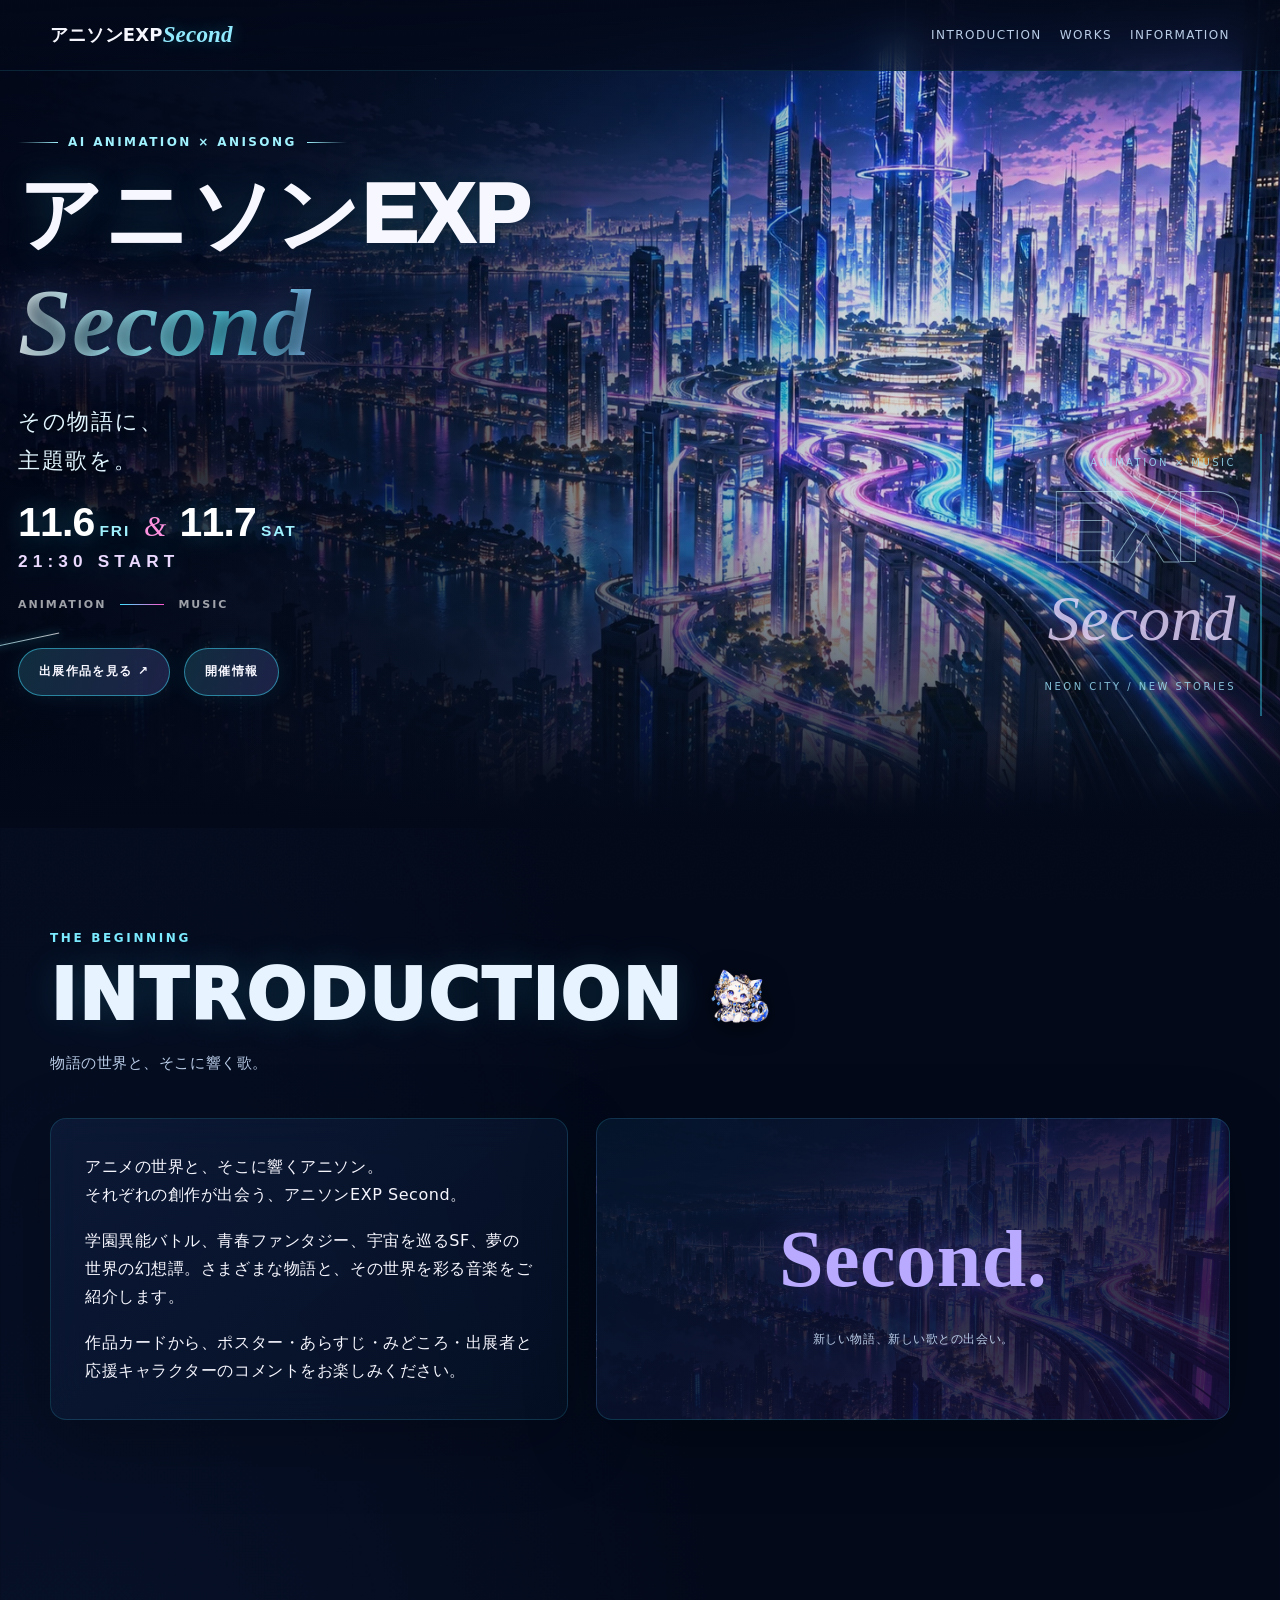
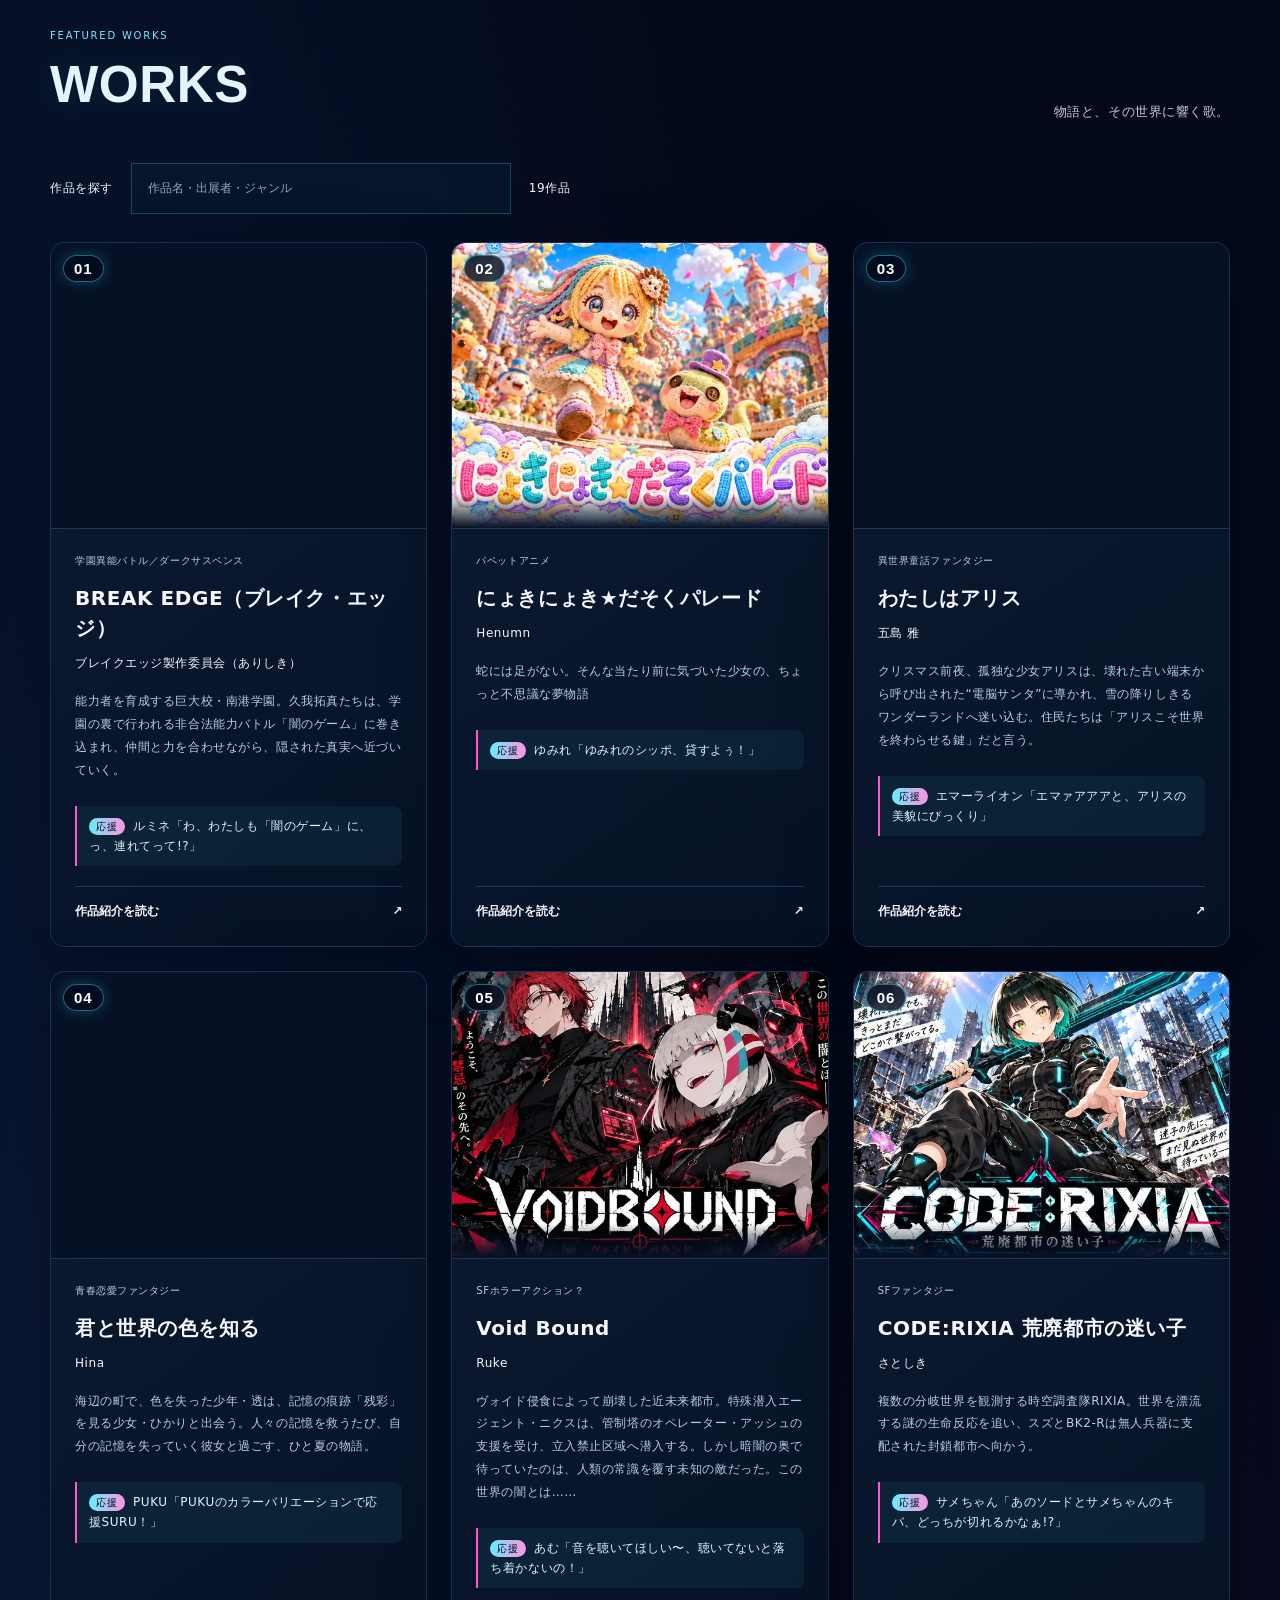
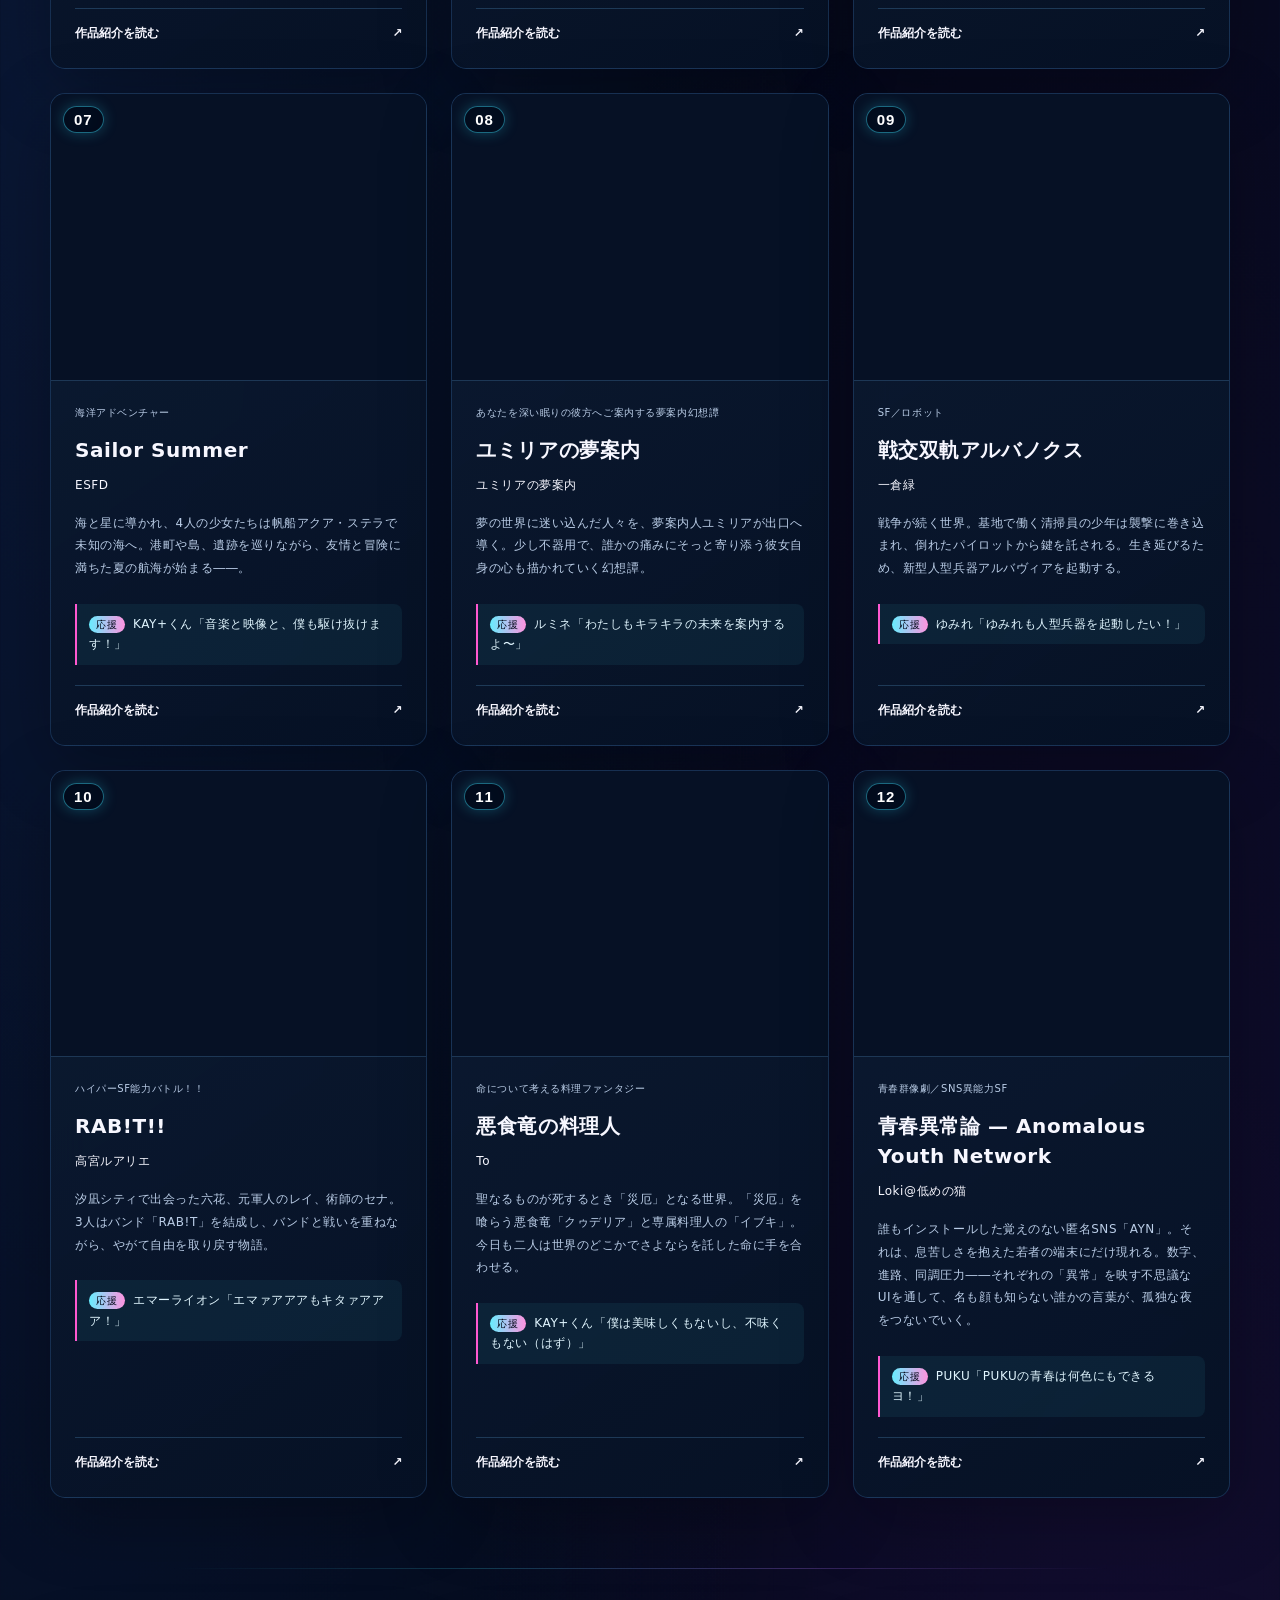
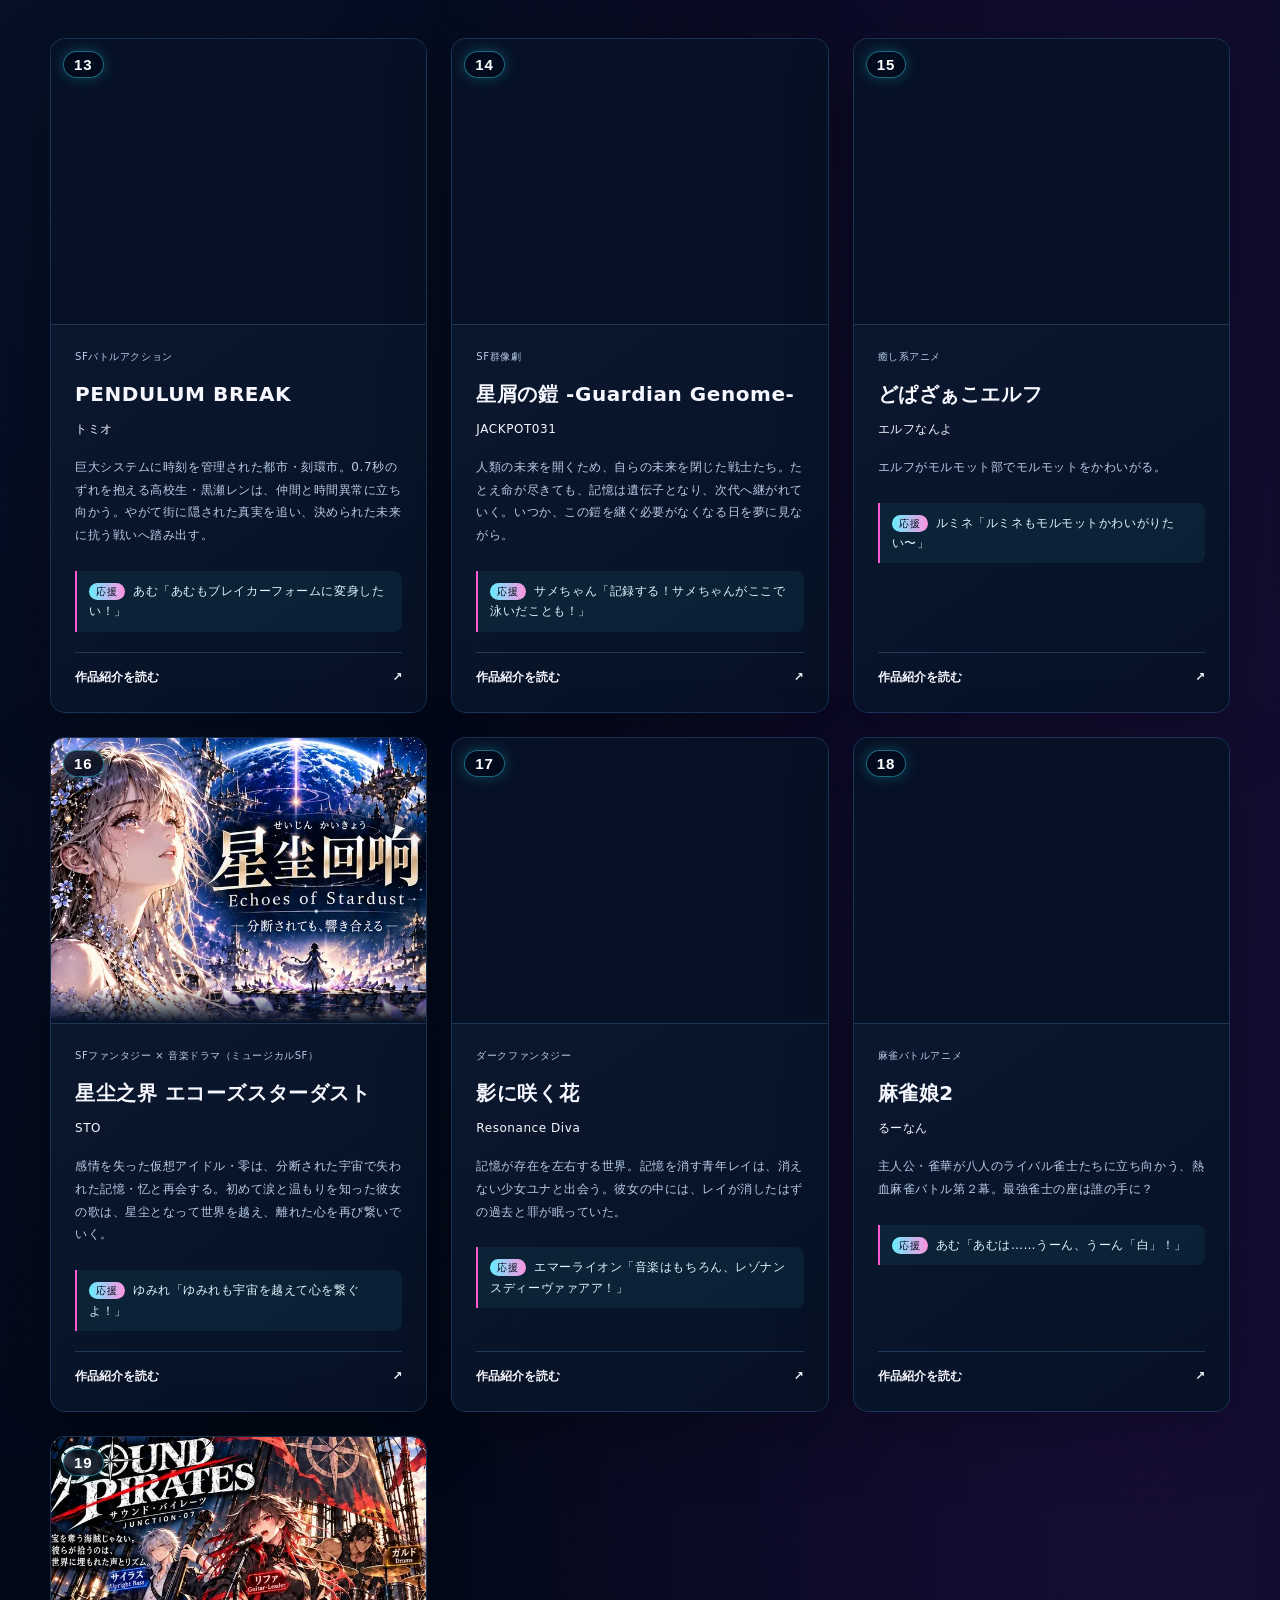
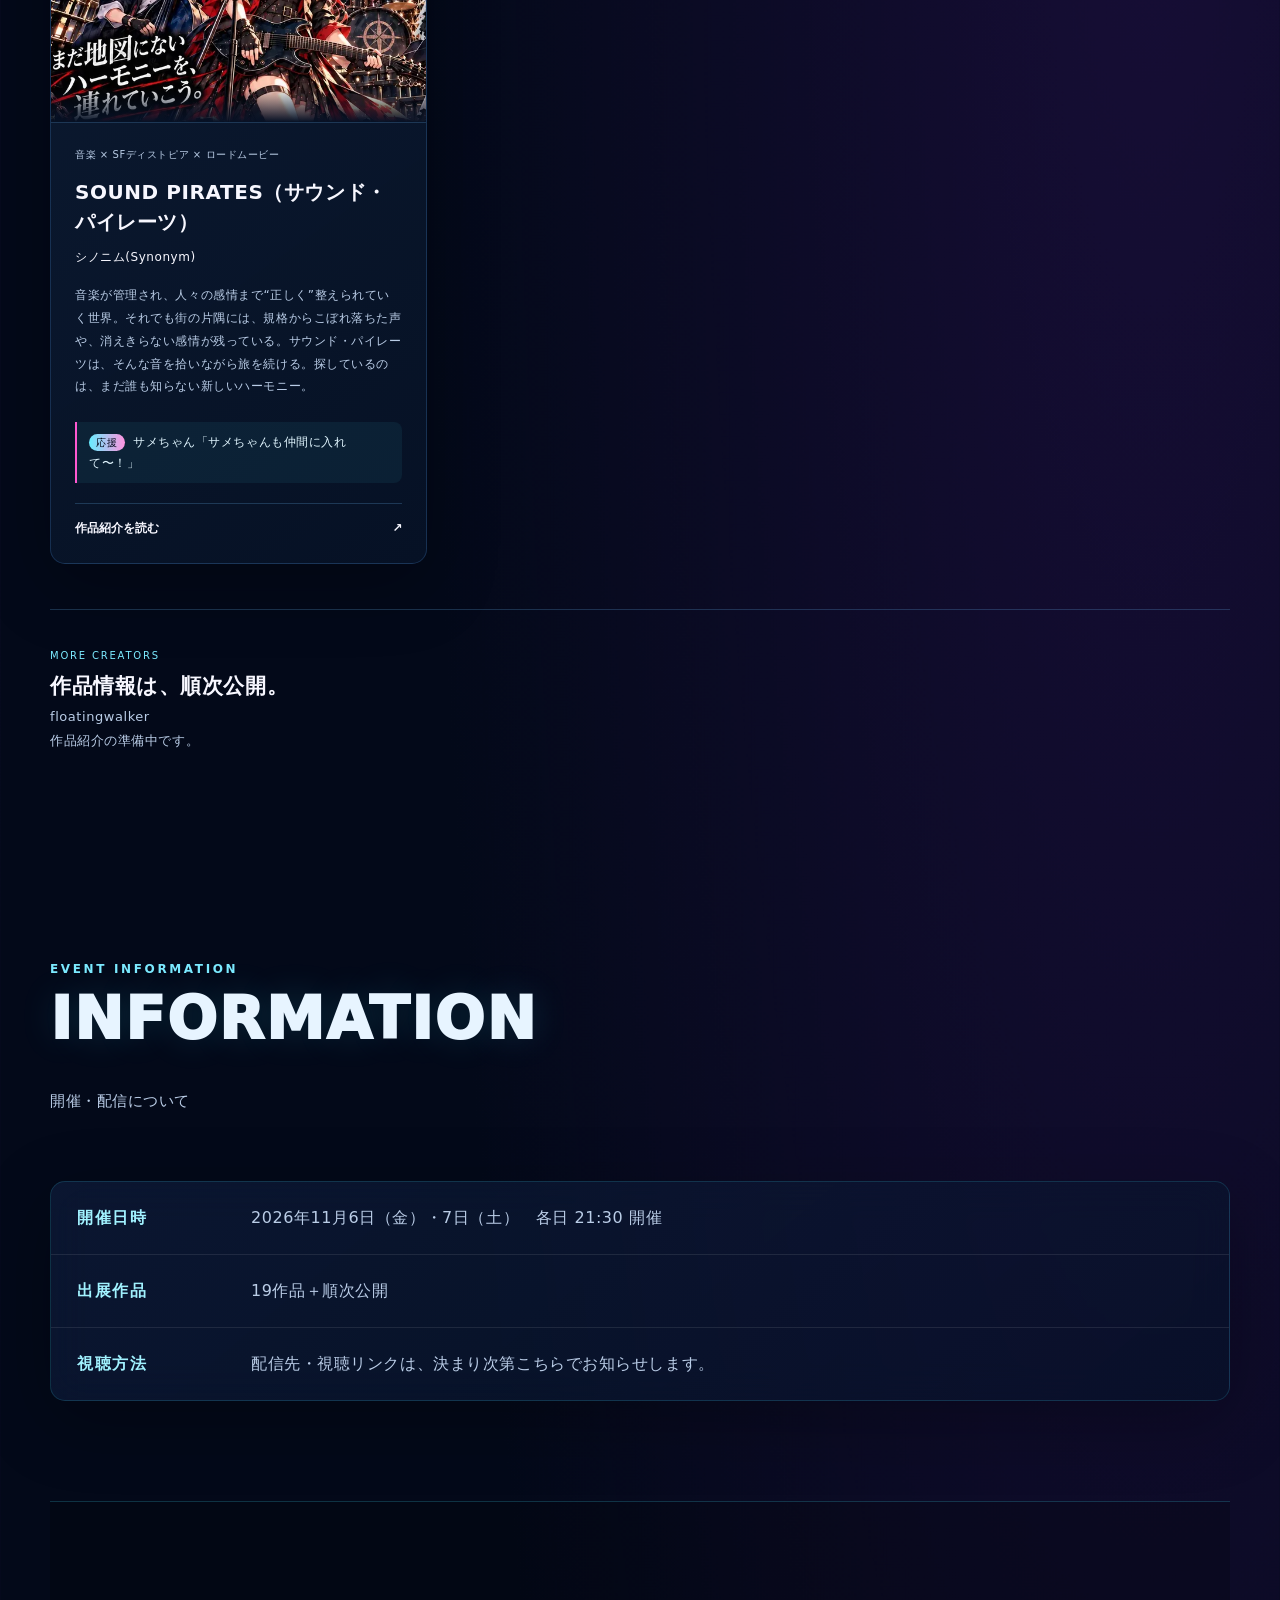
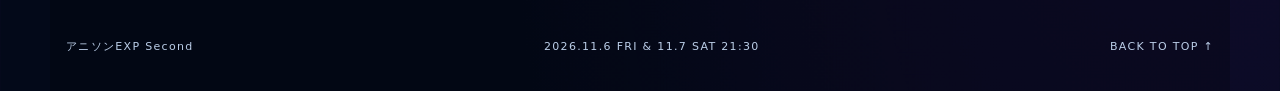
==== commit 02194411: "EXP Second: enlarge poster in-page on click, click again to return Co-Authored-By: Claude Opus 5.5 <" ====
--- a/2/index.html
+++ b/2/index.html
@@ -1912,6 +1912,7 @@
 .modal-supporter-name{font-weight:700;color:#a1f2ff}
 dialog{margin:auto}
 html{overflow-x:clip}
+#poster-viewer{width:100vw;height:100svh;max-width:none;max-height:none;margin:0;padding:0;border:0;background:transparent;box-shadow:none;overflow:auto;cursor:zoom-out}#poster-viewer[open]{display:grid;place-items:center}#poster-viewer::backdrop{background:#000000e0;backdrop-filter:blur(4px)}#poster-viewer img{display:block;max-width:100vw;max-height:100svh;width:auto;height:auto;object-fit:contain}
 .section-head{grid-template-columns:minmax(0,1fr);gap:16px;align-items:start}.section-lead{max-width:none;margin:0}
 @media(max-width:650px){.work-card .card-art{aspect-ratio:640/488}}
 
@@ -1929,7 +1930,7 @@
 .mascot-break .tiny-mascot[src$="shark-swim-v2.webp"]{width:106px;height:70px}
 @media(max-width:760px){#schedule .information-lead-row{gap:16px;min-height:68px}#schedule .information-lead-row .tiny-mascot{width:76px;height:59px;flex-basis:76px}.mascot-break .tiny-mascot[src$="shark-swim-v2.webp"]{width:92px;height:62px}}
 </style></head><body><div class="noise" aria-hidden="true"></div><header class="site-header"><nav class="nav" aria-label="メインメニュー"><a class="brand" href="#top">アニソンEXP<em>Second</em></a><button class="menu-button" aria-label="メニューを開く" aria-controls="navLinks" aria-expanded="false">☰</button><div class="nav-links" id="navLinks"><a href="#intro">Introduction</a><a href="#works">Works</a><a href="#schedule">Information</a></div></nav></header><main id="top"><section class="hero city-hero"><div class="light-streams" aria-hidden="true"><i class="stream stream-1"></i><i class="stream stream-2"></i><i class="stream stream-3"></i><i class="stream stream-4"></i><i class="stream stream-5"></i><i class="stream stream-6"></i><i class="stream stream-7"></i><i class="stream stream-8"></i></div><div class="hero-inner"><div class="hero-text"><div class="eyebrow">AI Animation × Anisong</div><h1 class="hero-title">アニソンEXP<span class="sub-title">Second</span></h1><p class="hero-copy hero-copy--cinematic">その物語に、<br>主題歌を。</p><p class="hero-date"><time datetime="2026-11-06T21:30+09:00">11.6<small>FRI</small></time><i>&amp;</i><time datetime="2026-11-07T21:30+09:00">11.7<small>SAT</small></time><b>21:30 START</b></p><div class="hero-meta-line"><span>ANIMATION</span><i></i><span>MUSIC</span></div><div class="hero-actions"><a class="button" href="#works">出展作品を見る ↗</a><a class="button" href="#schedule">開催情報</a></div></div><div class="city-label" aria-hidden="true"><span>ANIMATION × MUSIC</span><strong>EXP</strong><em>Second</em><span>NEON CITY / NEW STORIES</span></div></div></section><section id="intro"><div class="container"><div class="section-head"><div><span class="section-kicker">The Beginning</span><h2 class="section-title mascot-heading">INTRODUCTION<img class="tiny-mascot " src="assets/mascots/lumine-wave.webp" alt="" aria-hidden="true" loading="lazy" decoding="async" width="160" height="160"></h2></div><p class="section-lead">物語の世界と、そこに響く歌。</p></div><div class="intro-grid"><div class="panel intro-copy"><p>アニメの世界と、そこに響くアニソン。<br>それぞれの創作が出会う、アニソンEXP Second。</p><p>学園異能バトル、青春ファンタジー、宇宙を巡るSF、夢の世界の幻想譚。さまざまな物語と、その世界を彩る音楽をご紹介します。</p><p>作品カードから、ポスター・あらすじ・みどころ・出展者と応援キャラクターのコメントをお楽しみください。</p></div><div class="panel intro-mini"><div><strong>Second.</strong><p>新しい物語、新しい歌との出会い。</p></div></div></div></div></section><section class="exp-section" id="works"><div class="exp-section-head"><div><span class="kicker">FEATURED WORKS</span><h2 class="mascot-heading">WORKS<img class="tiny-mascot " src="assets/mascots/headphones-sit.webp" alt="" aria-hidden="true" loading="lazy" decoding="async" width="160" height="160"></h2></div><p>物語と、その世界に響く歌。</p></div><div class="works-tools"><label for="work-search">作品を探す</label><input id="work-search" type="search" placeholder="作品名・出展者・ジャンル" autocomplete="off"><span id="work-count" role="status">19作品</span></div><div class="works-grid"><article class="work-card panel guest-card" data-search="BREAK EDGE（ブレイク・エッジ）ブレイクエッジ製作委員会（ありしき）学園異能バトル／ダークサスペンスルミネ（@49pachko773）"><button class="card-art" type="button" data-index="0" aria-label="BREAK EDGE（ブレイク・エッジ）のポスターと作品紹介を開く"><img src="assets/works/01-thumb.webp" alt="" width="640" height="488" loading="lazy" decoding="async"><span>01</span></button><div class="card-body"><p class="genre">学園異能バトル／ダークサスペンス</p><h3>BREAK EDGE（ブレイク・エッジ）</h3><p class="author">ブレイクエッジ製作委員会（ありしき）</p><p class="summary">能力者を育成する巨大校・南港学園。久我拓真たちは、学園の裏で行われる非合法能力バトル「闇のゲーム」に巻き込まれ、仲間と力を合わせながら、隠された真実へ近づいていく。</p><p class="card-supporter"><span>応援</span>ルミネ「わ、わたしも「闇のゲーム」に、っ、連れてって!?」</p><button class="work-open" type="button" data-index="0">作品紹介を読む <span aria-hidden="true">↗</span></button><details class="fallback"><summary>あらすじ・みどころ</summary><p>能力者を育成する巨大校・南港学園。久我拓真たちは、学園の裏で行われる非合法能力バトル「闇のゲーム」に巻き込まれ、仲間と力を合わせながら、隠された真実へ近づいていく。</p><p>正面突破の拓真、先を読む智貴、仲間を守る遥香。異なる力を持つ三人が、互いの弱点を補いながら強敵へ挑む連携バトルが見どころです。</p><p>ブレイクエッジ製作委員会（ありしき）：王道の能力バトルに、学園の裏側をめぐるサスペンスを詰め込みました。三人の連携を楽しんでください！</p></details></div></article><article class="work-card panel guest-card" data-search="にょきにょき★だそくパレードHenumnパペットアニメゆみれ（@D2l4a5b6m2i）"><button class="card-art" type="button" data-index="1" aria-label="にょきにょき★だそくパレードのポスターと作品紹介を開く"><img src="assets/works/02-thumb.webp" alt="" width="640" height="488" loading="lazy" decoding="async"><span>02</span></button><div class="card-body"><p class="genre">パペットアニメ</p><h3>にょきにょき★だそくパレード</h3><p class="author">Henumn</p><p class="summary">蛇には足がない。そんな当たり前に気づいた少女の、ちょっと不思議な夢物語</p><p class="card-supporter"><span>応援</span>ゆみれ「ゆみれのシッポ、貸すよぅ！」</p><button class="work-open" type="button" data-index="1">作品紹介を読む <span aria-hidden="true">↗</span></button><details class="fallback"><summary>あらすじ・みどころ</summary><p>蛇には足がない。そんな当たり前に気づいた少女の、ちょっと不思議な夢物語</p><p>パペットたちが繰り広げる、予測不能なパレードをお楽しみください！</p><p>Henumn：足りなければ足せばいいんじゃない？</p></details></div></article><article class="work-card panel guest-card" data-search="わたしはアリス五島 雅異世界童話ファンタジーエマーライオン（@SbefKKyDN4MPNmw）"><button class="card-art" type="button" data-index="2" aria-label="わたしはアリスのポスターと作品紹介を開く"><img src="assets/works/03-thumb.webp" alt="" width="640" height="488" loading="lazy" decoding="async"><span>03</span></button><div class="card-body"><p class="genre">異世界童話ファンタジー</p><h3>わたしはアリス</h3><p class="author">五島 雅</p><p class="summary">クリスマス前夜、孤独な少女アリスは、壊れた古い端末から呼び出された“電脳サンタ”に導かれ、雪の降りしきるワンダーランドへ迷い込む。住民たちは「アリスこそ世界を終わらせる鍵」だと言う。</p><p class="card-supporter"><span>応援</span>エマーライオン「エマァアアアと、アリスの美貌にびっくり」</p><button class="work-open" type="button" data-index="2">作品紹介を読む <span aria-hidden="true">↗</span></button><details class="fallback"><summary>あらすじ・みどころ</summary><p>クリスマス前夜、孤独な少女アリスは、壊れた古い端末から呼び出された“電脳サンタ”に導かれ、雪の降りしきるワンダーランドへ迷い込む。住民たちは「アリスこそ世界を終わらせる鍵」だと言う。</p><p>いままでアリスが着たほぼすべての衣装を映像化して収録。その名も「アリス三十変化」！</p><p>五島 雅：とにかくアリスの美しさを追求しました！</p></details></div></article><article class="work-card panel guest-card" data-search="君と世界の色を知るHina青春恋愛ファンタジーPUKU（@varts_works）"><button class="card-art" type="button" data-index="3" aria-label="君と世界の色を知るのポスターと作品紹介を開く"><img src="assets/works/04-thumb.webp" alt="" width="640" height="488" loading="lazy" decoding="async"><span>04</span></button><div class="card-body"><p class="genre">青春恋愛ファンタジー</p><h3>君と世界の色を知る</h3><p class="author">Hina</p><p class="summary">海辺の町で、色を失った少年・透は、記憶の痕跡「残彩」を見る少女・ひかりと出会う。人々の記憶を救うたび、自分の記憶を失っていく彼女と過ごす、ひと夏の物語。</p><p class="card-supporter"><span>応援</span>PUKU「PUKUのカラーバリエーションで応援SURU！」</p><button class="work-open" type="button" data-index="3">作品紹介を読む <span aria-hidden="true">↗</span></button><details class="fallback"><summary>あらすじ・みどころ</summary><p>海辺の町で、色を失った少年・透は、記憶の痕跡「残彩」を見る少女・ひかりと出会う。人々の記憶を救うたび、自分の記憶を失っていく彼女と過ごす、ひと夏の物語。</p><p>カメラ越しにひかりを見つめていた透が、ひと夏の時間を重ね、最後にカメラを下ろして自分の目で彼女を見る瞬間が見どころです。</p><p>Hina：カメラ越しだった世界が、君と出会って色づいていく——そんなひと夏のきらめきを詰め込みました。</p></details></div></article><article class="work-card panel guest-card" data-search="Void BoundRukeSFホラーアクション？あむ（@AiPainter969696）"><button class="card-art" type="button" data-index="4" aria-label="Void Boundのポスターと作品紹介を開く"><img src="assets/works/05-thumb.webp" alt="" width="640" height="488" loading="lazy" decoding="async"><span>05</span></button><div class="card-body"><p class="genre">SFホラーアクション？</p><h3>Void Bound</h3><p class="author">Ruke</p><p class="summary">ヴォイド侵食によって崩壊した近未来都市。特殊潜入エージェント・ニクスは、管制塔のオペレーター・アッシュの支援を受け、立入禁止区域へ潜入する。しかし暗闇の奥で待っていたのは、人類の常識を覆す未知の敵だった。この世界の闇とは……</p><p class="card-supporter"><span>応援</span>あむ「音を聴いてほしい〜、聴いてないと落ち着かないの！」</p><button class="work-open" type="button" data-index="4">作品紹介を読む <span aria-hidden="true">↗</span></button><details class="fallback"><summary>あらすじ・みどころ</summary><p>ヴォイド侵食によって崩壊した近未来都市。特殊潜入エージェント・ニクスは、管制塔のオペレーター・アッシュの支援を受け、立入禁止区域へ潜入する。しかし暗闇の奥で待っていたのは、人類の常識を覆す未知の敵だった。この世界の闇とは……</p><p>OPとEDは気合い入ってます！！アニメ本編は？となりますがドローンがトランスフォームなかなかしてくれなくて苦労した覚えがあります。</p><p>Ruke：ぜってぇ見てくれよなぁ？</p></details></div></article><article class="work-card panel guest-card" data-search="CODE:RIXIA 荒廃都市の迷い子さとしきSFファンタジーサメちゃん（@montblanc5815）"><button class="card-art" type="button" data-index="5" aria-label="CODE:RIXIA 荒廃都市の迷い子のポスターと作品紹介を開く"><img src="assets/works/06-thumb.webp" alt="" width="640" height="488" loading="lazy" decoding="async"><span>06</span></button><div class="card-body"><p class="genre">SFファンタジー</p><h3>CODE:RIXIA 荒廃都市の迷い子</h3><p class="author">さとしき</p><p class="summary">複数の分岐世界を観測する時空調査隊RIXIA。世界を漂流する謎の生命反応を追い、スズとBK2-Rは無人兵器に支配された封鎖都市へ向かう。</p><p class="card-supporter"><span>応援</span>サメちゃん「あのソードとサメちゃんのキバ、どっちが切れるかなぁ!?」</p><button class="work-open" type="button" data-index="5">作品紹介を読む <span aria-hidden="true">↗</span></button><details class="fallback"><summary>あらすじ・みどころ</summary><p>複数の分岐世界を観測する時空調査隊RIXIA。世界を漂流する謎の生命反応を追い、スズとBK2-Rは無人兵器に支配された封鎖都市へ向かう。</p><p>日常から異世界、探索、戦闘、救出へと次々に状況が変化していくSFアニメらしいテンポのある展開が見どころ。</p><p>さとしき：CODE:RIXIAの世界観を少しでも伝えられたら嬉しいです！よろしくお願いします！</p></details></div></article><article class="work-card panel guest-card" data-search="Sailor SummerESFD海洋アドベンチャーKAY+くん"><button class="card-art" type="button" data-index="6" aria-label="Sailor Summerのポスターと作品紹介を開く"><img src="assets/works/07-thumb.webp" alt="" width="640" height="488" loading="lazy" decoding="async"><span>07</span></button><div class="card-body"><p class="genre">海洋アドベンチャー</p><h3>Sailor Summer</h3><p class="author">ESFD</p><p class="summary">海と星に導かれ、4人の少女たちは帆船アクア・ステラで未知の海へ。港町や島、遺跡を巡りながら、友情と冒険に満ちた夏の航海が始まる――。</p><p class="card-supporter"><span>応援</span>KAY+くん「音楽と映像と、僕も駆け抜けます！」</p><button class="work-open" type="button" data-index="6">作品紹介を読む <span aria-hidden="true">↗</span></button><details class="fallback"><summary>あらすじ・みどころ</summary><p>海と星に導かれ、4人の少女たちは帆船アクア・ステラで未知の海へ。港町や島、遺跡を巡りながら、友情と冒険に満ちた夏の航海が始まる――。</p><p>青い海と港町、未知の島々を舞台に、個性の異なる4人の少女たちが帆船アクア・ステラで冒険へ旅立ちます。爽やかな夏の空気感と、仲間たちの表情豊かなやり取り、スピード感のある航海シーンを通して、アニメのオープニングらしいワクワク感と壮大な世界観を楽しんでいただけたら嬉しいです。</p><p>ESFD：音楽と映像が一緒に駆け抜けていくような作品を目指して制作しました。細かな表情や演出にもこだわっているので、最後まで楽しんでもらえたら嬉しいです😊</p></details></div></article><article class="work-card panel guest-card" data-search="ユミリアの夢案内ユミリアの夢案内あなたを深い眠りの彼方へご案内する夢案内幻想譚ルミネ（@49pachko773）"><button class="card-art" type="button" data-index="7" aria-label="ユミリアの夢案内のポスターと作品紹介を開く"><img src="assets/works/08-thumb.webp" alt="" width="640" height="488" loading="lazy" decoding="async"><span>08</span></button><div class="card-body"><p class="genre">あなたを深い眠りの彼方へご案内する夢案内幻想譚</p><h3>ユミリアの夢案内</h3><p class="author">ユミリアの夢案内</p><p class="summary">夢の世界に迷い込んだ人々を、夢案内人ユミリアが出口へ導く。少し不器用で、誰かの痛みにそっと寄り添う彼女自身の心も描かれていく幻想譚。</p><p class="card-supporter"><span>応援</span>ルミネ「わたしもキラキラの未来を案内するよ〜」</p><button class="work-open" type="button" data-index="7">作品紹介を読む <span aria-hidden="true">↗</span></button><details class="fallback"><summary>あらすじ・みどころ</summary><p>夢の世界に迷い込んだ人々を、夢案内人ユミリアが出口へ導く。少し不器用で、誰かの痛みにそっと寄り添う彼女自身の心も描かれていく幻想譚。</p><p>砂糖菓子の月や無数の扉が彩る不思議で幻想的な夢世界。</p><p>ユミリアの夢案内：夢に迷ったとき、きっとあなたの前にも夢案内人が現れるでしょう。</p></details></div></article><article class="work-card panel guest-card" data-search="戦交双軌アルバノクス一倉緑SF／ロボットゆみれ（@D2l4a5b6m2i）"><button class="card-art" type="button" data-index="8" aria-label="戦交双軌アルバノクスのポスターと作品紹介を開く"><img src="assets/works/09-thumb.webp" alt="" width="640" height="488" loading="lazy" decoding="async"><span>09</span></button><div class="card-body"><p class="genre">SF／ロボット</p><h3>戦交双軌アルバノクス</h3><p class="author">一倉緑</p><p class="summary">戦争が続く世界。基地で働く清掃員の少年は襲撃に巻き込まれ、倒れたパイロットから鍵を託される。生き延びるため、新型人型兵器アルバヴィアを起動する。</p><p class="card-supporter"><span>応援</span>ゆみれ「ゆみれも人型兵器を起動したい！」</p><button class="work-open" type="button" data-index="8">作品紹介を読む <span aria-hidden="true">↗</span></button><details class="fallback"><summary>あらすじ・みどころ</summary><p>戦争が続く世界。基地で働く清掃員の少年は襲撃に巻き込まれ、倒れたパイロットから鍵を託される。生き延びるため、新型人型兵器アルバヴィアを起動する。</p><p>敵として出会った二機が、戦いの果てに同じ敵へ向かうまでを、疾走感あるロボットアニメOP風MVで描きました。</p><p>一倉緑：架空のロボットアニメをイメージして、主題歌MVを作りました！</p></details></div></article><article class="work-card panel guest-card" data-search="RAB!T!!高宮ルアリエハイパーSF能力バトル！！エマーライオン（@SbefKKyDN4MPNmw）"><button class="card-art" type="button" data-index="9" aria-label="RAB!T!!のポスターと作品紹介を開く"><img src="assets/works/10-thumb.webp" alt="" width="640" height="488" loading="lazy" decoding="async"><span>10</span></button><div class="card-body"><p class="genre">ハイパーSF能力バトル！！</p><h3>RAB!T!!</h3><p class="author">高宮ルアリエ</p><p class="summary">汐凪シティで出会った六花、元軍人のレイ、術師のセナ。3人はバンド「RAB!T」を結成し、バンドと戦いを重ねながら、やがて自由を取り戻す物語。</p><p class="card-supporter"><span>応援</span>エマーライオン「エマァアアアもキタァアアア！」</p><button class="work-open" type="button" data-index="9">作品紹介を読む <span aria-hidden="true">↗</span></button><details class="fallback"><summary>あらすじ・みどころ</summary><p>汐凪シティで出会った六花、元軍人のレイ、術師のセナ。3人はバンド「RAB!T」を結成し、バンドと戦いを重ねながら、やがて自由を取り戻す物語。</p><p>ちょーかっこいいOPになったから見てね☆彡</p><p>高宮ルアリエ：私がきたああああああああ！！</p></details></div></article><article class="work-card panel guest-card" data-search="悪食竜の料理人To命について考える料理ファンタジーKAY+くん"><button class="card-art" type="button" data-index="10" aria-label="悪食竜の料理人のポスターと作品紹介を開く"><img src="assets/works/11-thumb.webp" alt="" width="640" height="488" loading="lazy" decoding="async"><span>11</span></button><div class="card-body"><p class="genre">命について考える料理ファンタジー</p><h3>悪食竜の料理人</h3><p class="author">To</p><p class="summary">聖なるものが死するとき「災厄」となる世界。「災厄」を喰らう悪食竜「クゥデリア」と専属料理人の「イブキ」。今日も二人は世界のどこかでさよならを託した命に手を合わせる。</p><p class="card-supporter"><span>応援</span>KAY+くん「僕は美味しくもないし、不味くもない（はず）」</p><button class="work-open" type="button" data-index="10">作品紹介を読む <span aria-hidden="true">↗</span></button><details class="fallback"><summary>あらすじ・みどころ</summary><p>聖なるものが死するとき「災厄」となる世界。「災厄」を喰らう悪食竜「クゥデリア」と専属料理人の「イブキ」。今日も二人は世界のどこかでさよならを託した命に手を合わせる。</p><p>OPを作りました！美しくも残酷な世界でいただきます！</p><p>To：精霊って美味しいのかな？</p></details></div></article><article class="work-card panel guest-card" data-search="青春異常論 — Anomalous Youth NetworkLoki@低めの猫青春群像劇／SNS異能力SFPUKU（@varts_works）"><button class="card-art" type="button" data-index="11" aria-label="青春異常論 — Anomalous Youth Networkのポスターと作品紹介を開く"><img src="assets/works/12-thumb.webp" alt="" width="640" height="488" loading="lazy" decoding="async"><span>12</span></button><div class="card-body"><p class="genre">青春群像劇／SNS異能力SF</p><h3>青春異常論 — Anomalous Youth Network</h3><p class="author">Loki@低めの猫</p><p class="summary">誰もインストールした覚えのない匿名SNS「AYN」。それは、息苦しさを抱えた若者の端末にだけ現れる。数字、進路、同調圧力――それぞれの「異常」を映す不思議なUIを通して、名も顔も知らない誰かの言葉が、孤独な夜をつないでいく。</p><p class="card-supporter"><span>応援</span>PUKU「PUKUの青春は何色にもできるヨ！」</p><button class="work-open" type="button" data-index="11">作品紹介を読む <span aria-hidden="true">↗</span></button><details class="fallback"><summary>あらすじ・みどころ</summary><p>誰もインストールした覚えのない匿名SNS「AYN」。それは、息苦しさを抱えた若者の端末にだけ現れる。数字、進路、同調圧力――それぞれの「異常」を映す不思議なUIを通して、名も顔も知らない誰かの言葉が、孤独な夜をつないでいく。</p><p>「青春を楽しめない自分はおかしいのか」。そんな息苦しさを抱えた若者たちが、匿名SNS「AYN」を通して誰かの言葉に出会っていく物語です。音楽とともに変化していく彼らの心情に注目していただけたら嬉しいです。</p><p>Loki@低めの猫：初参加です！ 小説として作った『青春異常論』を、今回は音楽とアニメーションで映像化しました。楽しんでいただけたら嬉しいです！</p></details></div></article><div class="mascot-break" aria-hidden="true"><img class="tiny-mascot " src="assets/mascots/shark-swim-v2.webp" alt="" aria-hidden="true" loading="lazy" decoding="async" width="160" height="160"></div><article class="work-card panel guest-card" data-search="PENDULUM BREAKトミオSFバトルアクションあむ（@AiPainter969696）"><button class="card-art" type="button" data-index="12" aria-label="PENDULUM BREAKのポスターと作品紹介を開く"><img src="assets/works/13-thumb.webp" alt="" width="640" height="488" loading="lazy" decoding="async"><span>13</span></button><div class="card-body"><p class="genre">SFバトルアクション</p><h3>PENDULUM BREAK</h3><p class="author">トミオ</p><p class="summary">巨大システムに時刻を管理された都市・刻環市。0.7秒のずれを抱える高校生・黒瀬レンは、仲間と時間異常に立ち向かう。やがて街に隠された真実を追い、決められた未来に抗う戦いへ踏み出す。</p><p class="card-supporter"><span>応援</span>あむ「あむもブレイカーフォームに変身したい！」</p><button class="work-open" type="button" data-index="12">作品紹介を読む <span aria-hidden="true">↗</span></button><details class="fallback"><summary>あらすじ・みどころ</summary><p>巨大システムに時刻を管理された都市・刻環市。0.7秒のずれを抱える高校生・黒瀬レンは、仲間と時間異常に立ち向かう。やがて街に隠された真実を追い、決められた未来に抗う戦いへ踏み出す。</p><p>時計都市の世界観、時間能力を駆使した変身バトル、仲間との絆。0.7秒の謎を追い、自分の未来を選ぶ少年たちの物語です。</p><p>トミオ：3ピースバンド「toMion」、初のアニソンタイアップを自分たちで実現！音楽から生まれたアニメの世界を楽しんでください！</p></details></div></article><article class="work-card panel guest-card" data-search="星屑の鎧 -Guardian Genome-JACKPOT031SF群像劇サメちゃん（@montblanc5815）"><button class="card-art" type="button" data-index="13" aria-label="星屑の鎧 -Guardian Genome-のポスターと作品紹介を開く"><img src="assets/works/14-thumb.webp" alt="" width="640" height="488" loading="lazy" decoding="async"><span>14</span></button><div class="card-body"><p class="genre">SF群像劇</p><h3>星屑の鎧 -Guardian Genome-</h3><p class="author">JACKPOT031</p><p class="summary">人類の未来を開くため、自らの未来を閉じた戦士たち。たとえ命が尽きても、記憶は遺伝子となり、次代へ継がれていく。いつか、この鎧を継ぐ必要がなくなる日を夢に見ながら。</p><p class="card-supporter"><span>応援</span>サメちゃん「記録する！サメちゃんがここで泳いだことも！」</p><button class="work-open" type="button" data-index="13">作品紹介を読む <span aria-hidden="true">↗</span></button><details class="fallback"><summary>あらすじ・みどころ</summary><p>人類の未来を開くため、自らの未来を閉じた戦士たち。たとえ命が尽きても、記憶は遺伝子となり、次代へ継がれていく。いつか、この鎧を継ぐ必要がなくなる日を夢に見ながら。</p><p>決して明るくはない戦況のなか、それぞれがそれぞれの役割を果たそうとする姿。</p><p>JACKPOT031：ずっと温めていた構想を映像化しました。</p></details></div></article><article class="work-card panel guest-card" data-search="どぱざぁこエルフエルフなんよ癒し系アニメルミネ（@49pachko773）"><button class="card-art" type="button" data-index="14" aria-label="どぱざぁこエルフのポスターと作品紹介を開く"><img src="assets/works/15-thumb.webp" alt="" width="640" height="488" loading="lazy" decoding="async"><span>15</span></button><div class="card-body"><p class="genre">癒し系アニメ</p><h3>どぱざぁこエルフ</h3><p class="author">エルフなんよ</p><p class="summary">エルフがモルモット部でモルモットをかわいがる。</p><p class="card-supporter"><span>応援</span>ルミネ「ルミネもモルモットかわいがりたい〜」</p><button class="work-open" type="button" data-index="14">作品紹介を読む <span aria-hidden="true">↗</span></button><details class="fallback"><summary>あらすじ・みどころ</summary><p>エルフがモルモット部でモルモットをかわいがる。</p><p>モルモットがかわいい</p><p>エルフなんよ：エルフなんよです。このアニメを公開できたことを光栄におもいます。</p></details></div></article><article class="work-card panel guest-card" data-search="星尘之界 エコーズスターダストSTOSFファンタジー × 音楽ドラマ（ミュージカルSF）ゆみれ（@D2l4a5b6m2i）"><button class="card-art" type="button" data-index="15" aria-label="星尘之界 エコーズスターダストのポスターと作品紹介を開く"><img src="assets/works/16-thumb.webp" alt="" width="640" height="488" loading="lazy" decoding="async"><span>16</span></button><div class="card-body"><p class="genre">SFファンタジー × 音楽ドラマ（ミュージカルSF）</p><h3>星尘之界 エコーズスターダスト</h3><p class="author">STO</p><p class="summary">感情を失った仮想アイドル・零は、分断された宇宙で失われた記憶・忆と再会する。初めて涙と温もりを知った彼女の歌は、星尘となって世界を越え、離れた心を再び繋いでいく。</p><p class="card-supporter"><span>応援</span>ゆみれ「ゆみれも宇宙を越えて心を繋ぐよ！」</p><button class="work-open" type="button" data-index="15">作品紹介を読む <span aria-hidden="true">↗</span></button><details class="fallback"><summary>あらすじ・みどころ</summary><p>感情を失った仮想アイドル・零は、分断された宇宙で失われた記憶・忆と再会する。初めて涙と温もりを知った彼女の歌は、星尘となって世界を越え、離れた心を再び繋いでいく。</p><p>涙が星尘と花へ変わり、歌が分断された宇宙を繋ぐ幻想的なクライマックス。</p><p>STO：なんとなく勢いで参加！</p></details></div></article><article class="work-card panel guest-card" data-search="影に咲く花Resonance Divaダークファンタジーエマーライオン（@SbefKKyDN4MPNmw）"><button class="card-art" type="button" data-index="16" aria-label="影に咲く花のポスターと作品紹介を開く"><img src="assets/works/17-thumb.webp" alt="" width="640" height="488" loading="lazy" decoding="async"><span>17</span></button><div class="card-body"><p class="genre">ダークファンタジー</p><h3>影に咲く花</h3><p class="author">Resonance Diva</p><p class="summary">記憶が存在を左右する世界。記憶を消す青年レイは、消えない少女ユナと出会う。彼女の中には、レイが消したはずの過去と罪が眠っていた。</p><p class="card-supporter"><span>応援</span>エマーライオン「音楽はもちろん、レゾナンスディーヴァァアア！」</p><button class="work-open" type="button" data-index="16">作品紹介を読む <span aria-hidden="true">↗</span></button><details class="fallback"><summary>あらすじ・みどころ</summary><p>記憶が存在を左右する世界。記憶を消す青年レイは、消えない少女ユナと出会う。彼女の中には、レイが消したはずの過去と罪が眠っていた。</p><p>記憶を消す青年と、消えない少女。二人の出会いが、失われた過去と隠された真実を呼び覚ます。</p><p>Resonance Diva：記憶と存在をテーマに作りました！</p></details></div></article><article class="work-card panel guest-card" data-search="麻雀娘2るーなん麻雀バトルアニメあむ（@AiPainter969696）"><button class="card-art" type="button" data-index="17" aria-label="麻雀娘2のポスターと作品紹介を開く"><img src="assets/works/18-thumb.webp" alt="" width="640" height="960" loading="lazy" decoding="async"><span>18</span></button><div class="card-body"><p class="genre">麻雀バトルアニメ</p><h3>麻雀娘2</h3><p class="author">るーなん</p><p class="summary">主人公・雀華が八人のライバル雀士たちに立ち向かう、熱血麻雀バトル第２幕。最強雀士の座は誰の手に？</p><p class="card-supporter"><span>応援</span>あむ「あむは……うーん、うーん「白」！」</p><button class="work-open" type="button" data-index="17">作品紹介を読む <span aria-hidden="true">↗</span></button><details class="fallback"><summary>あらすじ・みどころ</summary><p>主人公・雀華が八人のライバル雀士たちに立ち向かう、熱血麻雀バトル第２幕。最強雀士の座は誰の手に？</p><p>とくに無し（魂で感じて）</p><p>るーなん：ロン！</p></details></div></article><article class="work-card panel guest-card" data-search="SOUND PIRATES（サウンド・パイレーツ）シノニム(Synonym)音楽 × SFディストピア × ロードムービーサメちゃん（@montblanc5815）"><button class="card-art" type="button" data-index="18" aria-label="SOUND PIRATES（サウンド・パイレーツ）のポスターと作品紹介を開く"><img src="assets/works/19-thumb.webp" alt="" width="640" height="488" loading="lazy" decoding="async"><span>19</span></button><div class="card-body"><p class="genre">音楽 × SFディストピア × ロードムービー</p><h3>SOUND PIRATES（サウンド・パイレーツ）</h3><p class="author">シノニム(Synonym)</p><p class="summary">音楽が管理され、人々の感情まで“正しく”整えられていく世界。それでも街の片隅には、規格からこぼれ落ちた声や、消えきらない感情が残っている。サウンド・パイレーツは、そんな音を拾いながら旅を続ける。探しているのは、まだ誰も知らない新しいハーモニー。</p><p class="card-supporter"><span>応援</span>サメちゃん「サメちゃんも仲間に入れて〜！」</p><button class="work-open" type="button" data-index="18">作品紹介を読む <span aria-hidden="true">↗</span></button><details class="fallback"><summary>あらすじ・みどころ</summary><p>音楽が管理され、人々の感情まで“正しく”整えられていく世界。それでも街の片隅には、規格からこぼれ落ちた声や、消えきらない感情が残っている。サウンド・パイレーツは、そんな音を拾いながら旅を続ける。探しているのは、まだ誰も知らない新しいハーモニー。</p><p>船上でのバンドパフォーマンス、SF都市、各地の文化、そこで生きる人々。lost beats / small grooves / Leave no voice behind——歌詞の音楽が、世界の中に埋もれた声やリズムと結びついていく。音楽、旅、反逆、希望を一曲の中に凝縮したMV。</p><p>シノニム(Synonym)：“存在しないアニメ第1期を観た気分になるMV”を目指しました。歌詞をそのまま映像化するのではなく、「サウンド・パイレーツ」の世界そのものを音楽で再編集する感覚で制作。AI生成素材を使いながら、構成・テンポ・物語の流れは手作業で仕上げています。</p></details></div></article></div><p id="empty-search" hidden>一致する作品が見つかりませんでした。</p><div class="pending mascot-pending"><img class="tiny-mascot mascot-pending-pic" src="assets/mascots/puku-wink.webp" alt="" aria-hidden="true" loading="lazy" decoding="async" width="160" height="160"><span class="kicker">MORE CREATORS</span><h3>作品情報は、順次公開。</h3><p>floatingwalker</p><p class="pending-note">作品紹介の準備中です。</p></div></section>
-<section id="schedule"><div class="container"><div class="section-head"><div><span class="section-kicker">Event Information</span><h2 class="section-title">INFORMATION</h2></div><div class="information-lead-row"><p class="section-lead">開催・配信について</p><img class="tiny-mascot " src="assets/mascots/lion-sleep.webp" alt="" aria-hidden="true" loading="lazy" decoding="async" width="160" height="160"></div></div><div class="panel news-list"><div class="news-item"><span class="news-date">開催日時</span><p class="news-text">2026年11月6日（金）・7日（土）　各日 21:30 開催</p></div><div class="news-item"><span class="news-date">出展作品</span><p class="news-text">19作品＋順次公開</p></div><div class="news-item"><span class="news-date">視聴方法</span><p class="news-text">配信先・視聴リンクは、決まり次第こちらでお知らせします。</p></div></div></div></section></main><footer class="footer"><div class="footer-mascot-pals" aria-hidden="true"><img class="tiny-mascot mascot-tall" src="assets/mascots/lavender-cat-seated-v2.webp" alt="" aria-hidden="true" loading="lazy" decoding="async" width="160" height="160"></div><span>アニソンEXP Second</span><span>2026.11.6 FRI &amp; 11.7 SAT 21:30</span><a href="#top">BACK TO TOP ↑</a></footer><dialog id="work-dialog" aria-labelledby="modal-title"><button class="dialog-close" autofocus>閉じる ×</button><div class="modal-layout"><a class="modal-art" id="modal-poster-link" href="#" target="_blank" rel="noopener"><img id="modal-poster" alt="" width="1024" height="1536"></a><div class="modal-reading"><p class="kicker" id="modal-genre"></p><h2 class="modal-title" id="modal-title"></h2><p class="modal-author" id="modal-author"></p><section class="modal-section"><h3>あらすじ</h3><p id="modal-story"></p></section><section class="modal-section"><h3>みどころ</h3><p id="modal-highlight"></p></section><section class="modal-section"><h3>出展者からのコメント</h3><p id="modal-comment"></p></section><section class="modal-section modal-supporter"><h3>応援コメント</h3><p class="modal-supporter-name" id="modal-supporter"></p><p id="modal-supporter-comment"></p></section></div></div></dialog>
+<section id="schedule"><div class="container"><div class="section-head"><div><span class="section-kicker">Event Information</span><h2 class="section-title">INFORMATION</h2></div><div class="information-lead-row"><p class="section-lead">開催・配信について</p><img class="tiny-mascot " src="assets/mascots/lion-sleep.webp" alt="" aria-hidden="true" loading="lazy" decoding="async" width="160" height="160"></div></div><div class="panel news-list"><div class="news-item"><span class="news-date">開催日時</span><p class="news-text">2026年11月6日（金）・7日（土）　各日 21:30 開催</p></div><div class="news-item"><span class="news-date">出展作品</span><p class="news-text">19作品＋順次公開</p></div><div class="news-item"><span class="news-date">視聴方法</span><p class="news-text">配信先・視聴リンクは、決まり次第こちらでお知らせします。</p></div></div></div></section></main><footer class="footer"><div class="footer-mascot-pals" aria-hidden="true"><img class="tiny-mascot mascot-tall" src="assets/mascots/lavender-cat-seated-v2.webp" alt="" aria-hidden="true" loading="lazy" decoding="async" width="160" height="160"></div><span>アニソンEXP Second</span><span>2026.11.6 FRI &amp; 11.7 SAT 21:30</span><a href="#top">BACK TO TOP ↑</a></footer><dialog id="work-dialog" aria-labelledby="modal-title"><button class="dialog-close" autofocus>閉じる ×</button><div class="modal-layout"><a class="modal-art" id="modal-poster-link" href="#" target="_blank" rel="noopener"><img id="modal-poster" alt="" width="1024" height="1536"></a><div class="modal-reading"><p class="kicker" id="modal-genre"></p><h2 class="modal-title" id="modal-title"></h2><p class="modal-author" id="modal-author"></p><section class="modal-section"><h3>あらすじ</h3><p id="modal-story"></p></section><section class="modal-section"><h3>みどころ</h3><p id="modal-highlight"></p></section><section class="modal-section"><h3>出展者からのコメント</h3><p id="modal-comment"></p></section><section class="modal-section modal-supporter"><h3>応援コメント</h3><p class="modal-supporter-name" id="modal-supporter"></p><p id="modal-supporter-comment"></p></section></div></div></dialog><dialog id="poster-viewer" aria-label="ポスターの拡大表示"><img id="poster-viewer-img" alt=""></dialog>
 <script>
 const works = [{"no": "01", "title": "BREAK EDGE（ブレイク・エッジ）", "genre": "学園異能バトル／ダークサスペンス", "author": "ブレイクエッジ製作委員会（ありしき）", "story": "能力者を育成する巨大校・南港学園。久我拓真たちは、学園の裏で行われる非合法能力バトル「闇のゲーム」に巻き込まれ、仲間と力を合わせながら、隠された真実へ近づいていく。", "highlight": "正面突破の拓真、先を読む智貴、仲間を守る遥香。異なる力を持つ三人が、互いの弱点を補いながら強敵へ挑む連携バトルが見どころです。", "authorComment": "王道の能力バトルに、学園の裏側をめぐるサスペンスを詰め込みました。三人の連携を楽しんでください！", "supporter": "ルミネ（@49pachko773）", "supporterComment": "わ、わたしも「闇のゲーム」に、っ、連れてって!?", "thumb": "assets/works/01-thumb.webp", "poster": "assets/works/01-poster.webp"}, {"no": "02", "title": "にょきにょき★だそくパレード", "genre": "パペットアニメ", "author": "Henumn", "story": "蛇には足がない。そんな当たり前に気づいた少女の、ちょっと不思議な夢物語", "highlight": "パペットたちが繰り広げる、予測不能なパレードをお楽しみください！", "authorComment": "足りなければ足せばいいんじゃない？", "supporter": "ゆみれ（@D2l4a5b6m2i）", "supporterComment": "ゆみれのシッポ、貸すよぅ！", "thumb": "assets/works/02-thumb.webp", "poster": "assets/works/02-poster.webp"}, {"no": "03", "title": "わたしはアリス", "genre": "異世界童話ファンタジー", "author": "五島 雅", "story": "クリスマス前夜、孤独な少女アリスは、壊れた古い端末から呼び出された“電脳サンタ”に導かれ、雪の降りしきるワンダーランドへ迷い込む。住民たちは「アリスこそ世界を終わらせる鍵」だと言う。", "highlight": "いままでアリスが着たほぼすべての衣装を映像化して収録。その名も「アリス三十変化」！", "authorComment": "とにかくアリスの美しさを追求しました！", "supporter": "エマーライオン（@SbefKKyDN4MPNmw）", "supporterComment": "エマァアアアと、アリスの美貌にびっくり", "thumb": "assets/works/03-thumb.webp", "poster": "assets/works/03-poster.webp"}, {"no": "04", "title": "君と世界の色を知る", "genre": "青春恋愛ファンタジー", "author": "Hina", "story": "海辺の町で、色を失った少年・透は、記憶の痕跡「残彩」を見る少女・ひかりと出会う。人々の記憶を救うたび、自分の記憶を失っていく彼女と過ごす、ひと夏の物語。", "highlight": "カメラ越しにひかりを見つめていた透が、ひと夏の時間を重ね、最後にカメラを下ろして自分の目で彼女を見る瞬間が見どころです。", "authorComment": "カメラ越しだった世界が、君と出会って色づいていく——そんなひと夏のきらめきを詰め込みました。", "supporter": "PUKU（@varts_works）", "supporterComment": "PUKUのカラーバリエーションで応援SURU！", "thumb": "assets/works/04-thumb.webp", "poster": "assets/works/04-poster.webp"}, {"no": "05", "title": "Void Bound", "genre": "SFホラーアクション？", "author": "Ruke", "story": "ヴォイド侵食によって崩壊した近未来都市。特殊潜入エージェント・ニクスは、管制塔のオペレーター・アッシュの支援を受け、立入禁止区域へ潜入する。しかし暗闇の奥で待っていたのは、人類の常識を覆す未知の敵だった。この世界の闇とは……", "highlight": "OPとEDは気合い入ってます！！アニメ本編は？となりますがドローンがトランスフォームなかなかしてくれなくて苦労した覚えがあります。", "authorComment": "ぜってぇ見てくれよなぁ？", "supporter": "あむ（@AiPainter969696）", "supporterComment": "音を聴いてほしい〜、聴いてないと落ち着かないの！", "thumb": "assets/works/05-thumb.webp", "poster": "assets/works/05-poster.webp"}, {"no": "06", "title": "CODE:RIXIA 荒廃都市の迷い子", "genre": "SFファンタジー", "author": "さとしき", "story": "複数の分岐世界を観測する時空調査隊RIXIA。世界を漂流する謎の生命反応を追い、スズとBK2-Rは無人兵器に支配された封鎖都市へ向かう。", "highlight": "日常から異世界、探索、戦闘、救出へと次々に状況が変化していくSFアニメらしいテンポのある展開が見どころ。", "authorComment": "CODE:RIXIAの世界観を少しでも伝えられたら嬉しいです！よろしくお願いします！", "supporter": "サメちゃん（@montblanc5815）", "supporterComment": "あのソードとサメちゃんのキバ、どっちが切れるかなぁ!?", "thumb": "assets/works/06-thumb.webp", "poster": "assets/works/06-poster.webp"}, {"no": "07", "title": "Sailor Summer", "genre": "海洋アドベンチャー", "author": "ESFD", "story": "海と星に導かれ、4人の少女たちは帆船アクア・ステラで未知の海へ。港町や島、遺跡を巡りながら、友情と冒険に満ちた夏の航海が始まる――。", "highlight": "青い海と港町、未知の島々を舞台に、個性の異なる4人の少女たちが帆船アクア・ステラで冒険へ旅立ちます。爽やかな夏の空気感と、仲間たちの表情豊かなやり取り、スピード感のある航海シーンを通して、アニメのオープニングらしいワクワク感と壮大な世界観を楽しんでいただけたら嬉しいです。", "authorComment": "音楽と映像が一緒に駆け抜けていくような作品を目指して制作しました。細かな表情や演出にもこだわっているので、最後まで楽しんでもらえたら嬉しいです😊", "supporter": "KAY+くん", "supporterComment": "音楽と映像と、僕も駆け抜けます！", "thumb": "assets/works/07-thumb.webp", "poster": "assets/works/07-poster.webp"}, {"no": "08", "title": "ユミリアの夢案内", "genre": "あなたを深い眠りの彼方へご案内する夢案内幻想譚", "author": "ユミリアの夢案内", "story": "夢の世界に迷い込んだ人々を、夢案内人ユミリアが出口へ導く。少し不器用で、誰かの痛みにそっと寄り添う彼女自身の心も描かれていく幻想譚。", "highlight": "砂糖菓子の月や無数の扉が彩る不思議で幻想的な夢世界。", "authorComment": "夢に迷ったとき、きっとあなたの前にも夢案内人が現れるでしょう。", "supporter": "ルミネ（@49pachko773）", "supporterComment": "わたしもキラキラの未来を案内するよ〜", "thumb": "assets/works/08-thumb.webp", "poster": "assets/works/08-poster.webp"}, {"no": "09", "title": "戦交双軌アルバノクス", "genre": "SF／ロボット", "author": "一倉緑", "story": "戦争が続く世界。基地で働く清掃員の少年は襲撃に巻き込まれ、倒れたパイロットから鍵を託される。生き延びるため、新型人型兵器アルバヴィアを起動する。", "highlight": "敵として出会った二機が、戦いの果てに同じ敵へ向かうまでを、疾走感あるロボットアニメOP風MVで描きました。", "authorComment": "架空のロボットアニメをイメージして、主題歌MVを作りました！", "supporter": "ゆみれ（@D2l4a5b6m2i）", "supporterComment": "ゆみれも人型兵器を起動したい！", "thumb": "assets/works/09-thumb.webp", "poster": "assets/works/09-poster.webp"}, {"no": "10", "title": "RAB!T!!", "genre": "ハイパーSF能力バトル！！", "author": "高宮ルアリエ", "story": "汐凪シティで出会った六花、元軍人のレイ、術師のセナ。3人はバンド「RAB!T」を結成し、バンドと戦いを重ねながら、やがて自由を取り戻す物語。", "highlight": "ちょーかっこいいOPになったから見てね☆彡", "authorComment": "私がきたああああああああ！！", "supporter": "エマーライオン（@SbefKKyDN4MPNmw）", "supporterComment": "エマァアアアもキタァアアア！", "thumb": "assets/works/10-thumb.webp", "poster": "assets/works/10-poster.webp"}, {"no": "11", "title": "悪食竜の料理人", "genre": "命について考える料理ファンタジー", "author": "To", "story": "聖なるものが死するとき「災厄」となる世界。「災厄」を喰らう悪食竜「クゥデリア」と専属料理人の「イブキ」。今日も二人は世界のどこかでさよならを託した命に手を合わせる。", "highlight": "OPを作りました！美しくも残酷な世界でいただきます！", "authorComment": "精霊って美味しいのかな？", "supporter": "KAY+くん", "supporterComment": "僕は美味しくもないし、不味くもない（はず）", "thumb": "assets/works/11-thumb.webp", "poster": "assets/works/11-poster.webp"}, {"no": "12", "title": "青春異常論 — Anomalous Youth Network", "genre": "青春群像劇／SNS異能力SF", "author": "Loki@低めの猫", "story": "誰もインストールした覚えのない匿名SNS「AYN」。それは、息苦しさを抱えた若者の端末にだけ現れる。数字、進路、同調圧力――それぞれの「異常」を映す不思議なUIを通して、名も顔も知らない誰かの言葉が、孤独な夜をつないでいく。", "highlight": "「青春を楽しめない自分はおかしいのか」。そんな息苦しさを抱えた若者たちが、匿名SNS「AYN」を通して誰かの言葉に出会っていく物語です。音楽とともに変化していく彼らの心情に注目していただけたら嬉しいです。", "authorComment": "初参加です！ 小説として作った『青春異常論』を、今回は音楽とアニメーションで映像化しました。楽しんでいただけたら嬉しいです！", "supporter": "PUKU（@varts_works）", "supporterComment": "PUKUの青春は何色にもできるヨ！", "thumb": "assets/works/12-thumb.webp", "poster": "assets/works/12-poster.webp"}, {"no": "13", "title": "PENDULUM BREAK", "genre": "SFバトルアクション", "author": "トミオ", "story": "巨大システムに時刻を管理された都市・刻環市。0.7秒のずれを抱える高校生・黒瀬レンは、仲間と時間異常に立ち向かう。やがて街に隠された真実を追い、決められた未来に抗う戦いへ踏み出す。", "highlight": "時計都市の世界観、時間能力を駆使した変身バトル、仲間との絆。0.7秒の謎を追い、自分の未来を選ぶ少年たちの物語です。", "authorComment": "3ピースバンド「toMion」、初のアニソンタイアップを自分たちで実現！音楽から生まれたアニメの世界を楽しんでください！", "supporter": "あむ（@AiPainter969696）", "supporterComment": "あむもブレイカーフォームに変身したい！", "thumb": "assets/works/13-thumb.webp", "poster": "assets/works/13-poster.webp"}, {"no": "14", "title": "星屑の鎧 -Guardian Genome-", "genre": "SF群像劇", "author": "JACKPOT031", "story": "人類の未来を開くため、自らの未来を閉じた戦士たち。たとえ命が尽きても、記憶は遺伝子となり、次代へ継がれていく。いつか、この鎧を継ぐ必要がなくなる日を夢に見ながら。", "highlight": "決して明るくはない戦況のなか、それぞれがそれぞれの役割を果たそうとする姿。", "authorComment": "ずっと温めていた構想を映像化しました。", "supporter": "サメちゃん（@montblanc5815）", "supporterComment": "記録する！サメちゃんがここで泳いだことも！", "thumb": "assets/works/14-thumb.webp", "poster": "assets/works/14-poster.webp"}, {"no": "15", "title": "どぱざぁこエルフ", "genre": "癒し系アニメ", "author": "エルフなんよ", "story": "エルフがモルモット部でモルモットをかわいがる。", "highlight": "モルモットがかわいい", "authorComment": "エルフなんよです。このアニメを公開できたことを光栄におもいます。", "supporter": "ルミネ（@49pachko773）", "supporterComment": "ルミネもモルモットかわいがりたい〜", "thumb": "assets/works/15-thumb.webp", "poster": "assets/works/15-poster.webp"}, {"no": "16", "title": "星尘之界 エコーズスターダスト", "genre": "SFファンタジー × 音楽ドラマ（ミュージカルSF）", "author": "STO", "story": "感情を失った仮想アイドル・零は、分断された宇宙で失われた記憶・忆と再会する。初めて涙と温もりを知った彼女の歌は、星尘となって世界を越え、離れた心を再び繋いでいく。", "highlight": "涙が星尘と花へ変わり、歌が分断された宇宙を繋ぐ幻想的なクライマックス。", "authorComment": "なんとなく勢いで参加！", "supporter": "ゆみれ（@D2l4a5b6m2i）", "supporterComment": "ゆみれも宇宙を越えて心を繋ぐよ！", "thumb": "assets/works/16-thumb.webp", "poster": "assets/works/16-poster.webp"}, {"no": "17", "title": "影に咲く花", "genre": "ダークファンタジー", "author": "Resonance Diva", "story": "記憶が存在を左右する世界。記憶を消す青年レイは、消えない少女ユナと出会う。彼女の中には、レイが消したはずの過去と罪が眠っていた。", "highlight": "記憶を消す青年と、消えない少女。二人の出会いが、失われた過去と隠された真実を呼び覚ます。", "authorComment": "記憶と存在をテーマに作りました！", "supporter": "エマーライオン（@SbefKKyDN4MPNmw）", "supporterComment": "音楽はもちろん、レゾナンスディーヴァァアア！", "thumb": "assets/works/17-thumb.webp", "poster": "assets/works/17-poster.webp"}, {"no": "18", "title": "麻雀娘2", "genre": "麻雀バトルアニメ", "author": "るーなん", "story": "主人公・雀華が八人のライバル雀士たちに立ち向かう、熱血麻雀バトル第２幕。最強雀士の座は誰の手に？", "highlight": "とくに無し（魂で感じて）", "authorComment": "ロン！", "supporter": "あむ（@AiPainter969696）", "supporterComment": "あむは……うーん、うーん「白」！", "thumb": "assets/works/18-thumb.webp", "poster": "assets/works/18-poster.webp"}, {"no": "19", "title": "SOUND PIRATES（サウンド・パイレーツ）", "genre": "音楽 × SFディストピア × ロードムービー", "author": "シノニム(Synonym)", "story": "音楽が管理され、人々の感情まで“正しく”整えられていく世界。それでも街の片隅には、規格からこぼれ落ちた声や、消えきらない感情が残っている。サウンド・パイレーツは、そんな音を拾いながら旅を続ける。探しているのは、まだ誰も知らない新しいハーモニー。", "highlight": "船上でのバンドパフォーマンス、SF都市、各地の文化、そこで生きる人々。lost beats / small grooves / Leave no voice behind——歌詞の音楽が、世界の中に埋もれた声やリズムと結びついていく。音楽、旅、反逆、希望を一曲の中に凝縮したMV。", "authorComment": "“存在しないアニメ第1期を観た気分になるMV”を目指しました。歌詞をそのまま映像化するのではなく、「サウンド・パイレーツ」の世界そのものを音楽で再編集する感覚で制作。AI生成素材を使いながら、構成・テンポ・物語の流れは手作業で仕上げています。", "supporter": "サメちゃん（@montblanc5815）", "supporterComment": "サメちゃんも仲間に入れて〜！", "thumb": "assets/works/19-thumb.webp", "poster": "assets/works/19-poster.webp"}];
 const dialog=document.querySelector('#work-dialog');
@@ -1943,6 +1944,9 @@
  }));
  dialog.querySelector('.dialog-close').addEventListener('click',()=>dialog.close());
  dialog.addEventListener('close',()=>document.body.classList.remove('modal-open'));
+ const viewer=document.getElementById('poster-viewer'),viewerImg=document.getElementById('poster-viewer-img');
+ document.getElementById('modal-poster-link').addEventListener('click',ev=>{ev.preventDefault();const p=document.getElementById('modal-poster');viewerImg.src=p.src;viewerImg.alt=p.alt;viewer.showModal()});
+ viewer.addEventListener('click',()=>viewer.close());
  dialog.addEventListener('click',ev=>{const r=dialog.getBoundingClientRect();if(ev.target===dialog&&(ev.clientX<r.left||ev.clientX>r.right||ev.clientY<r.top||ev.clientY>r.bottom))dialog.close()});
 }
 document.querySelector('#work-search').addEventListener('input',ev=>{
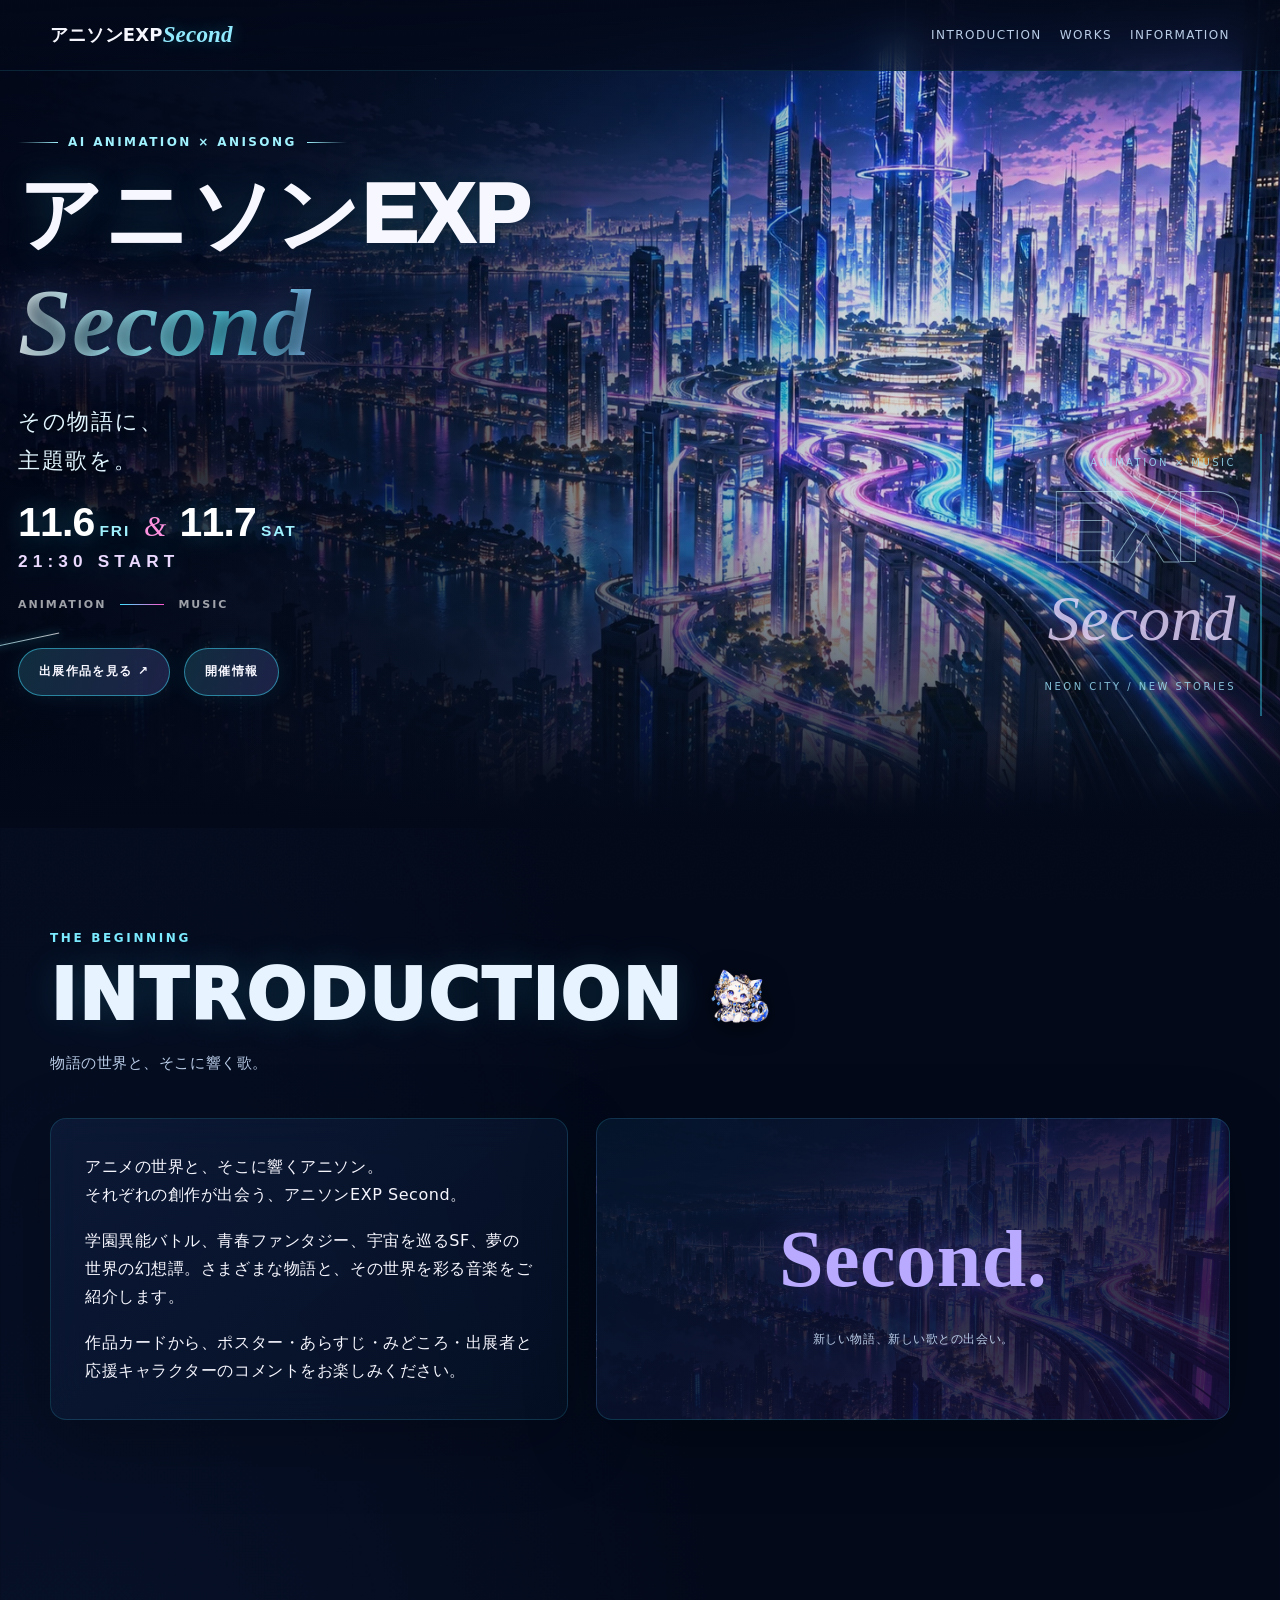
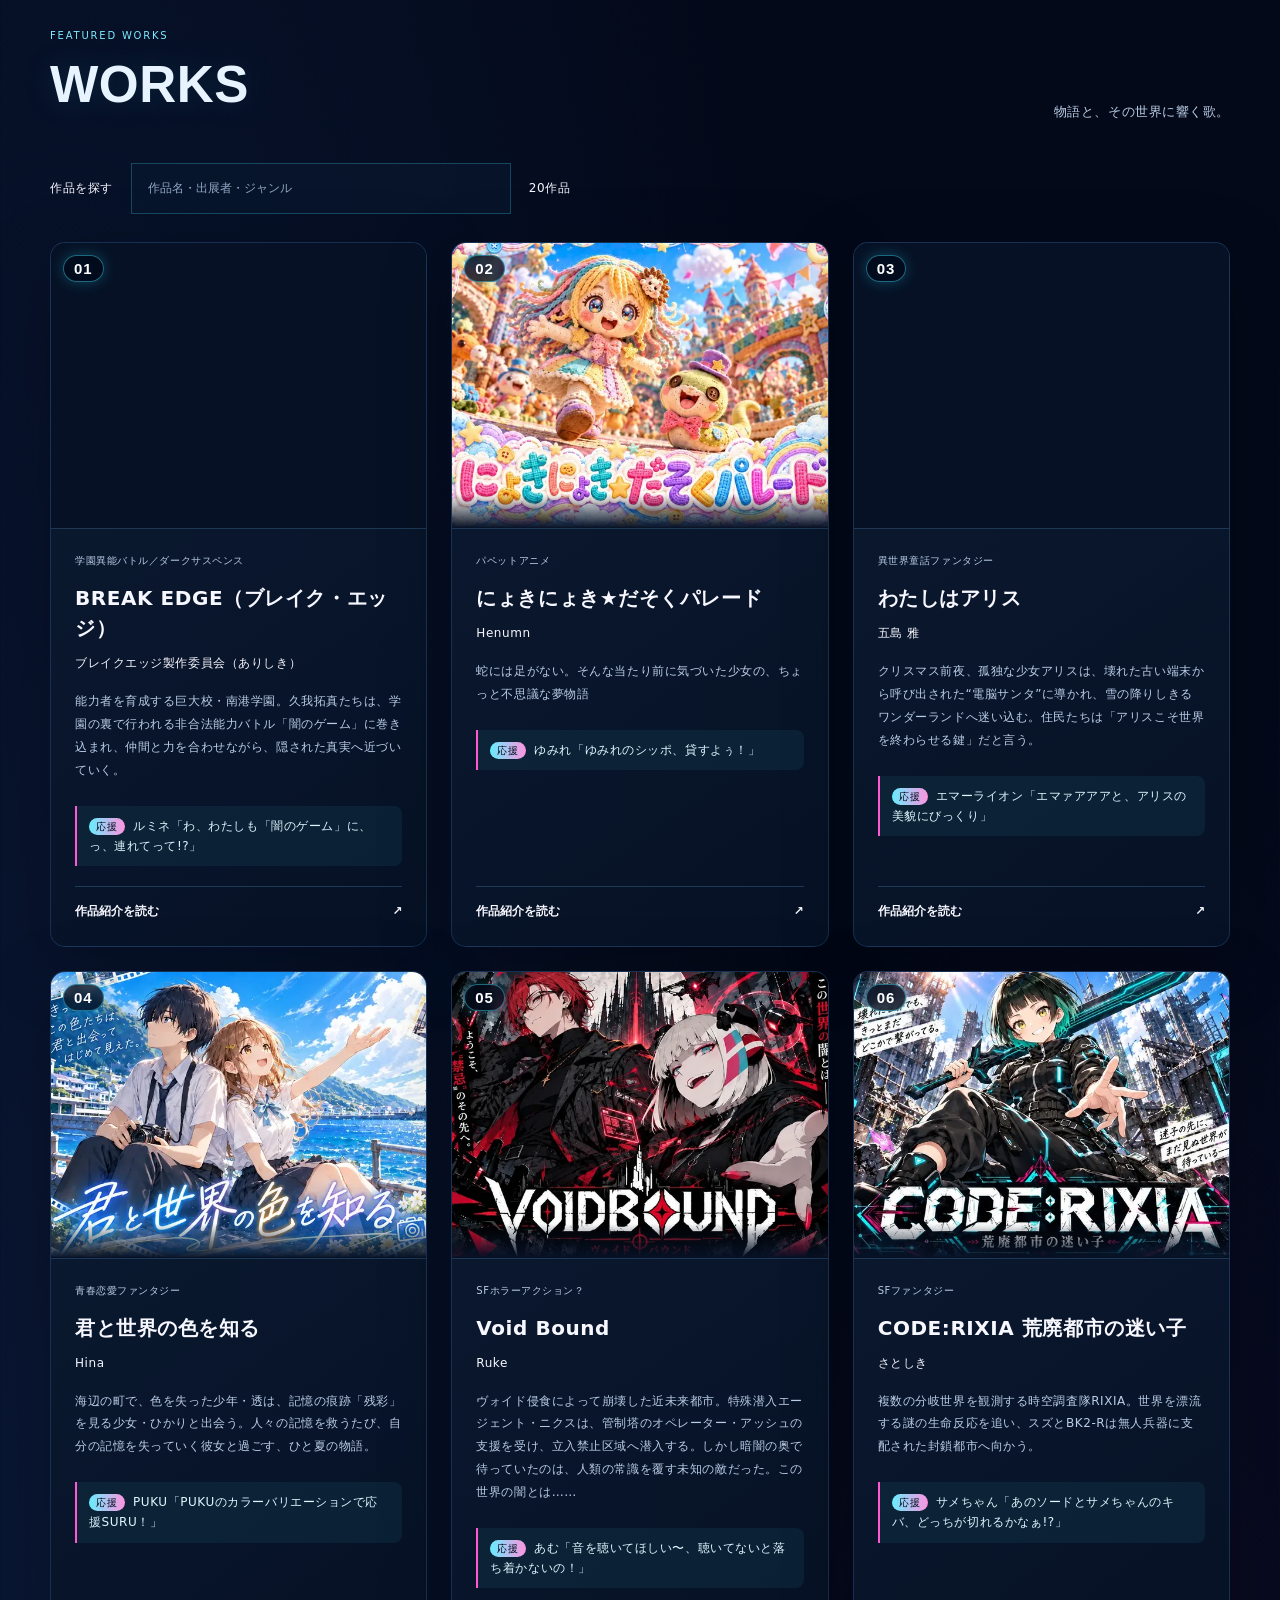
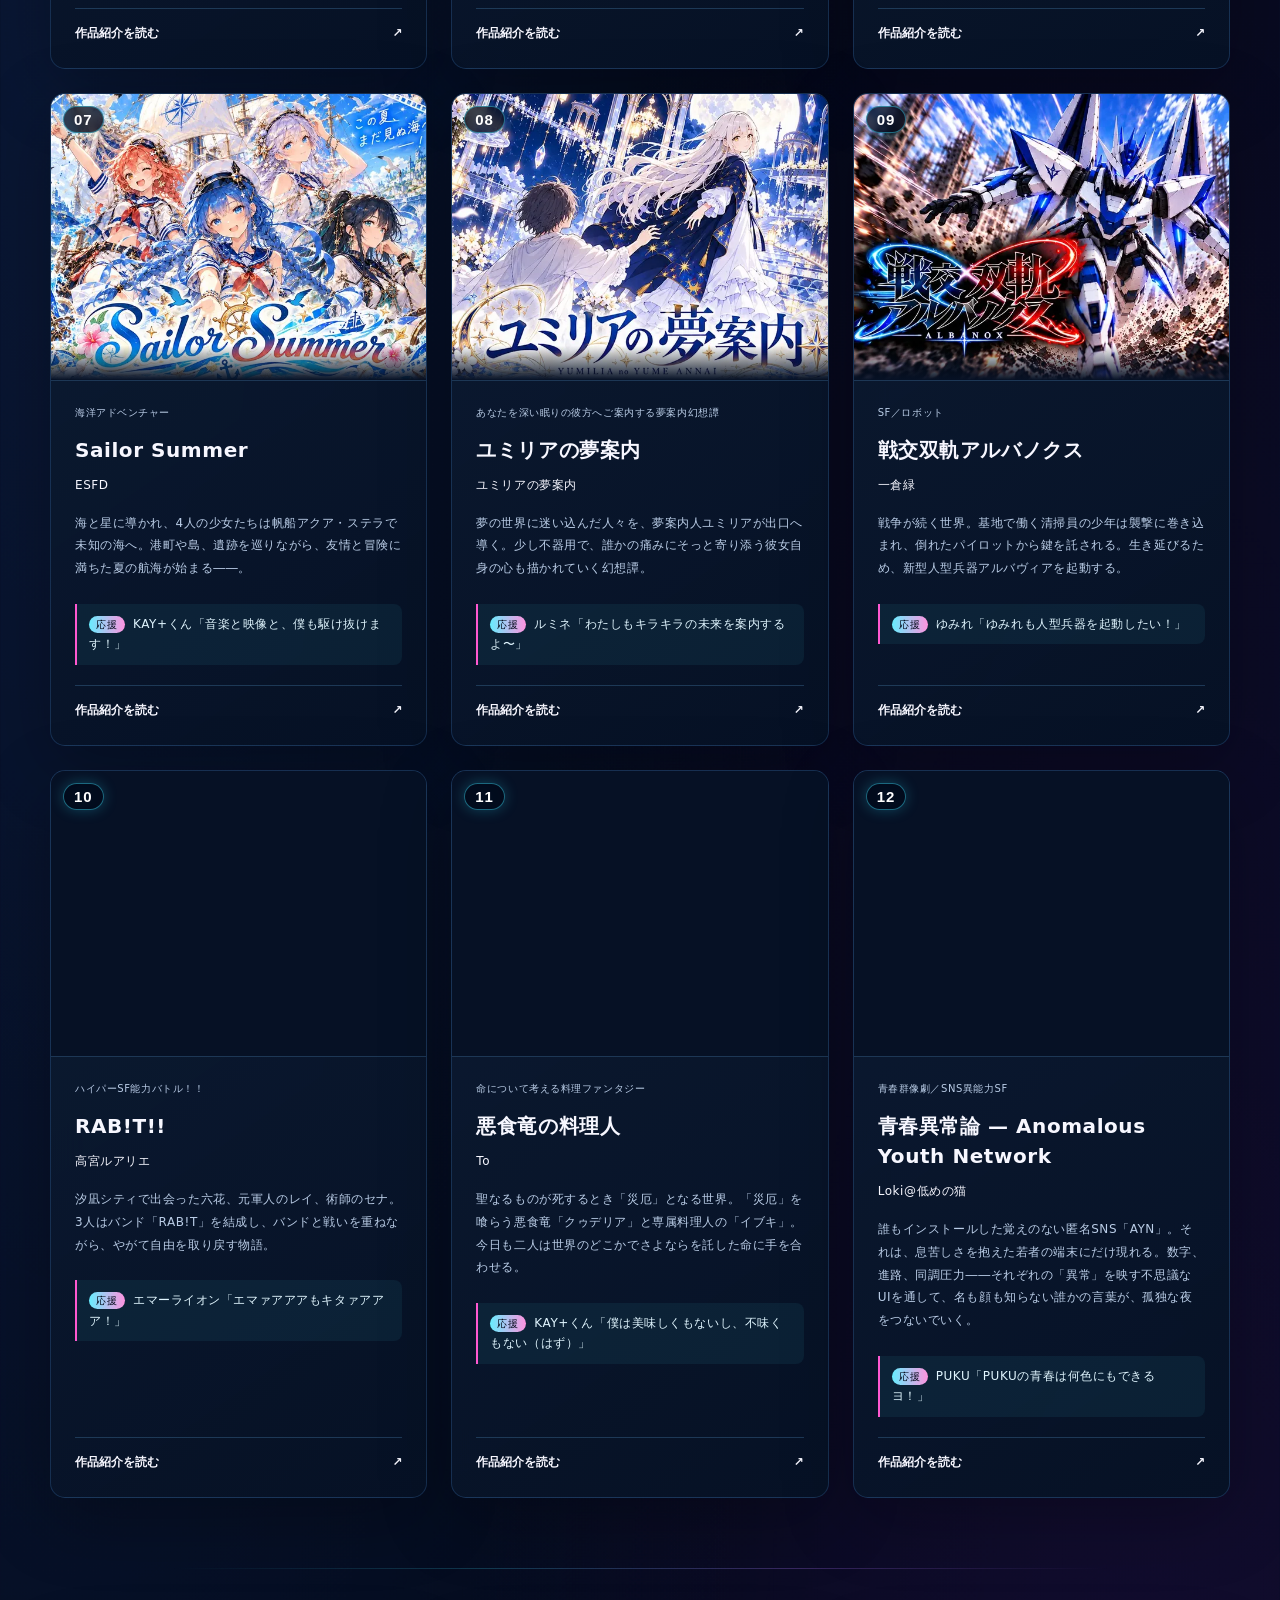
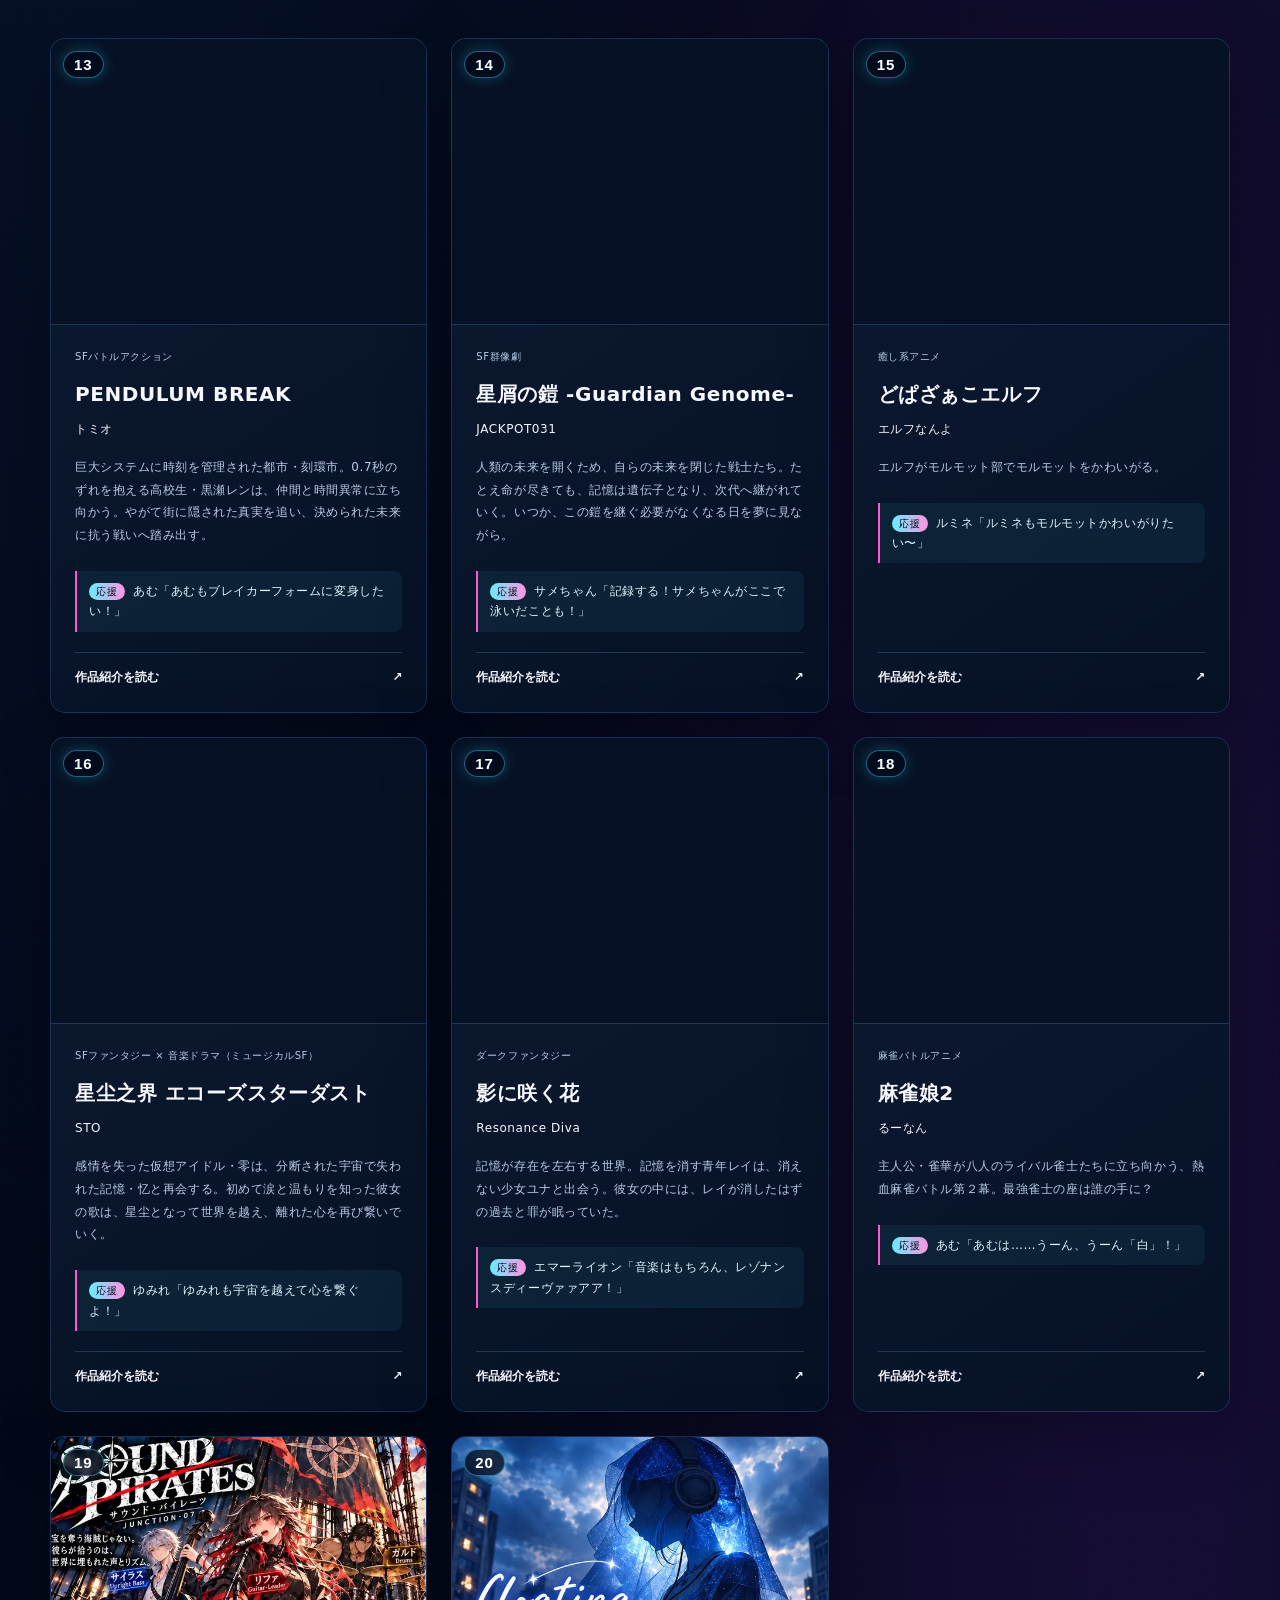
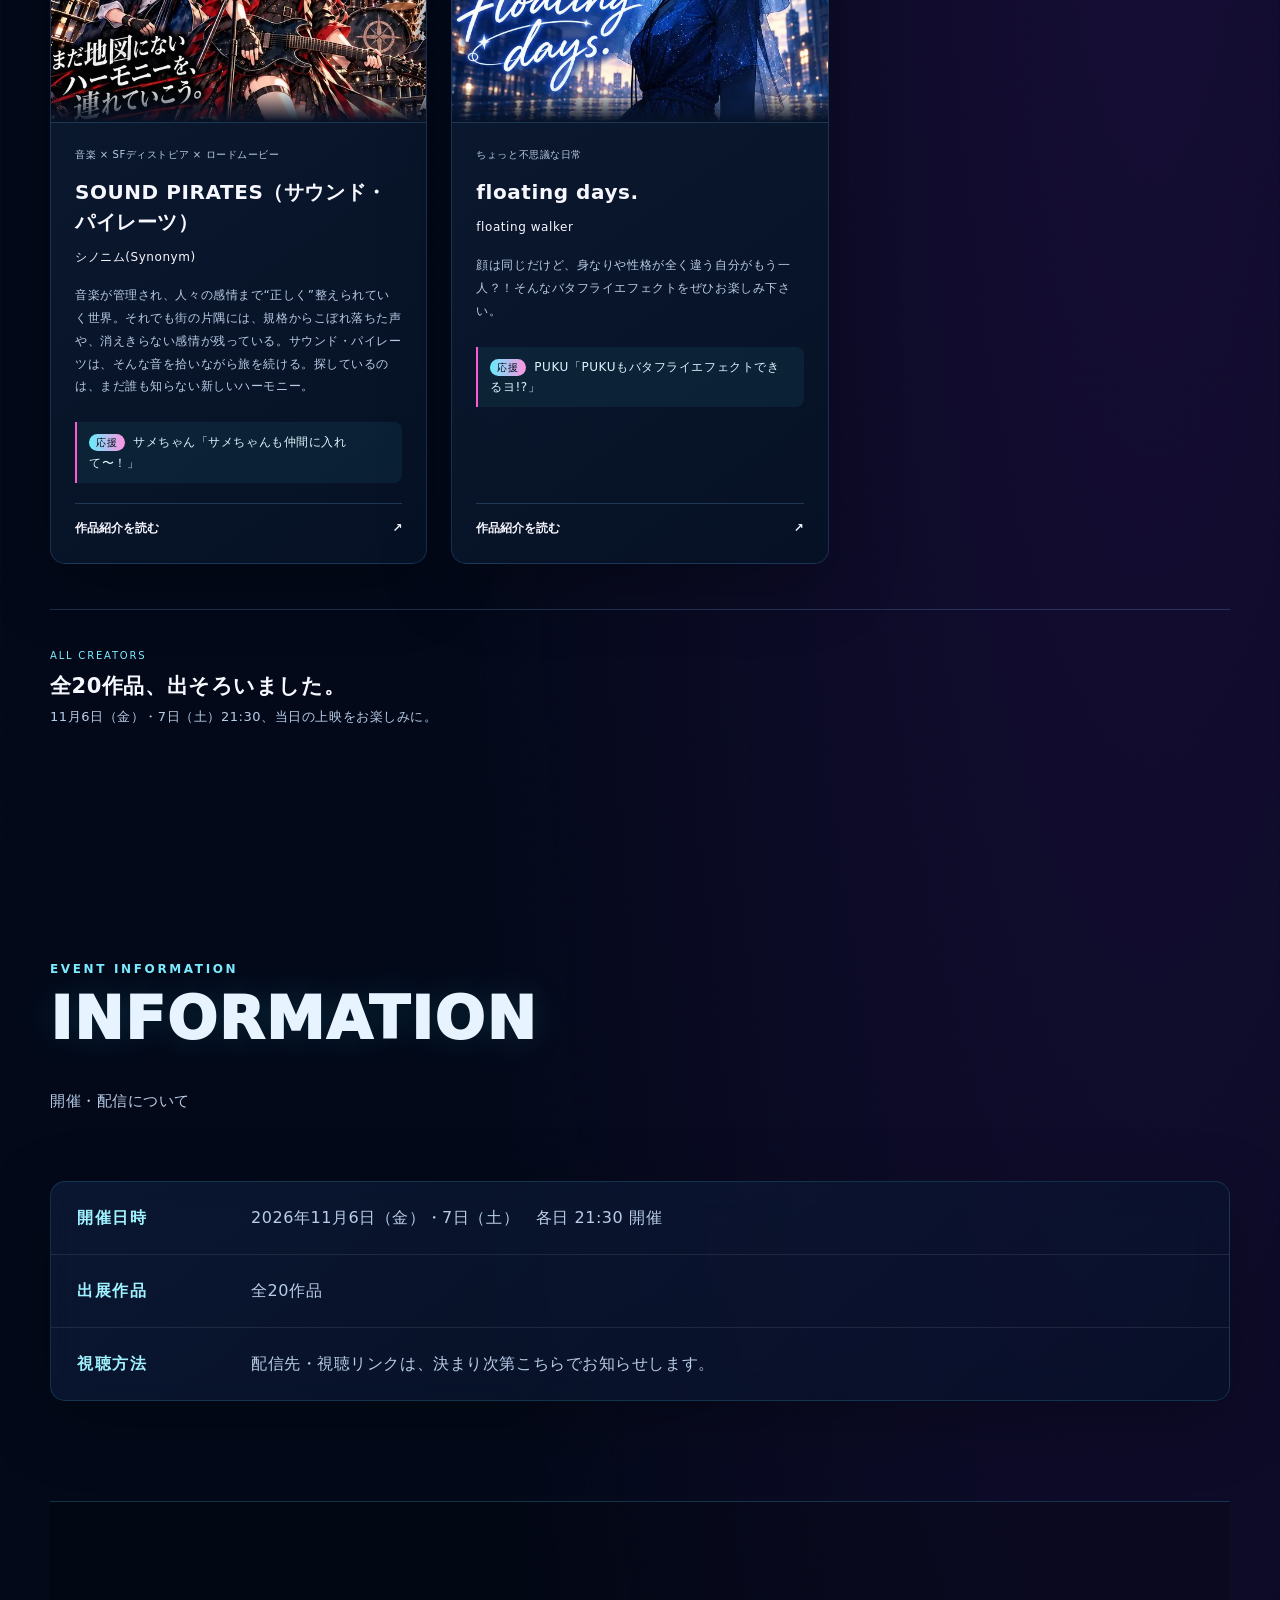
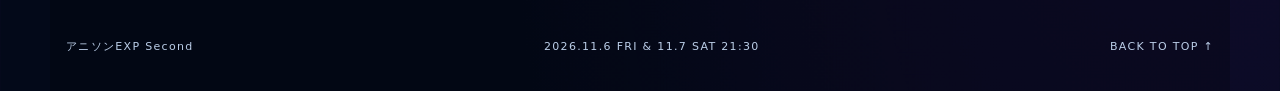
==== commit 05e7683a: "Add floating days. by floating walker as twentieth EXPSecond work Co-Authored-By: Claude Opus 5.5 <n" ====
--- a/2/index.html
+++ b/2/index.html
@@ -1,4 +1,4 @@
-<!doctype html><html lang="ja"><head><meta charset="utf-8"><meta name="viewport" content="width=device-width,initial-scale=1"><title>アニソンEXP Second</title><link rel="icon" href="assets/favicon.svg" type="image/svg+xml"><meta property="og:type" content="website"><meta property="og:url" content="https://luarietakamiya-dotcom.github.io/AI-Anison-EXP/2/"><meta property="og:title" content="アニソンEXP Second"><meta property="og:description" content="アニソンEXP Second（2026年11月6日・7日 21:30開催）。AIアニメと主題歌の出展作品19作のあらすじ、みどころ、クリエイターコメントをご紹介。"><meta name="twitter:card" content="summary_large_image"><meta property="og:image" content="https://luarietakamiya-dotcom.github.io/AI-Anison-EXP/2/assets/neon-city-v1.webp"><link rel="preload" as="image" href="assets/neon-city-v1.webp"><meta name="description" content="アニソンEXP Second（2026年11月6日・7日 21:30開催）。AIアニメと主題歌の出展作品19作のあらすじ、みどころ、クリエイターコメントをご紹介。"><style>
+<!doctype html><html lang="ja"><head><meta charset="utf-8"><meta name="viewport" content="width=device-width,initial-scale=1"><title>アニソンEXP Second</title><link rel="icon" href="assets/favicon.svg" type="image/svg+xml"><meta property="og:type" content="website"><meta property="og:url" content="https://luarietakamiya-dotcom.github.io/AI-Anison-EXP/2/"><meta property="og:title" content="アニソンEXP Second"><meta property="og:description" content="アニソンEXP Second（2026年11月6日・7日 21:30開催）。AIアニメと主題歌の出展作品20作のあらすじ、みどころ、クリエイターコメントをご紹介。"><meta name="twitter:card" content="summary_large_image"><meta property="og:image" content="https://luarietakamiya-dotcom.github.io/AI-Anison-EXP/2/assets/neon-city-v1.webp"><link rel="preload" as="image" href="assets/neon-city-v1.webp"><meta name="description" content="アニソンEXP Second（2026年11月6日・7日 21:30開催）。AIアニメと主題歌の出展作品20作のあらすじ、みどころ、クリエイターコメントをご紹介。"><style>
     :root {
       --bg: #04040d;
       --bg-2: #09091a;
@@ -1929,10 +1929,10 @@
 .footer-mascot-pals .tiny-mascot[src$="lavender-cat-seated-v2.webp"]{width:65px;height:70px}
 .mascot-break .tiny-mascot[src$="shark-swim-v2.webp"]{width:106px;height:70px}
 @media(max-width:760px){#schedule .information-lead-row{gap:16px;min-height:68px}#schedule .information-lead-row .tiny-mascot{width:76px;height:59px;flex-basis:76px}.mascot-break .tiny-mascot[src$="shark-swim-v2.webp"]{width:92px;height:62px}}
-</style></head><body><div class="noise" aria-hidden="true"></div><header class="site-header"><nav class="nav" aria-label="メインメニュー"><a class="brand" href="#top">アニソンEXP<em>Second</em></a><button class="menu-button" aria-label="メニューを開く" aria-controls="navLinks" aria-expanded="false">☰</button><div class="nav-links" id="navLinks"><a href="#intro">Introduction</a><a href="#works">Works</a><a href="#schedule">Information</a></div></nav></header><main id="top"><section class="hero city-hero"><div class="light-streams" aria-hidden="true"><i class="stream stream-1"></i><i class="stream stream-2"></i><i class="stream stream-3"></i><i class="stream stream-4"></i><i class="stream stream-5"></i><i class="stream stream-6"></i><i class="stream stream-7"></i><i class="stream stream-8"></i></div><div class="hero-inner"><div class="hero-text"><div class="eyebrow">AI Animation × Anisong</div><h1 class="hero-title">アニソンEXP<span class="sub-title">Second</span></h1><p class="hero-copy hero-copy--cinematic">その物語に、<br>主題歌を。</p><p class="hero-date"><time datetime="2026-11-06T21:30+09:00">11.6<small>FRI</small></time><i>&amp;</i><time datetime="2026-11-07T21:30+09:00">11.7<small>SAT</small></time><b>21:30 START</b></p><div class="hero-meta-line"><span>ANIMATION</span><i></i><span>MUSIC</span></div><div class="hero-actions"><a class="button" href="#works">出展作品を見る ↗</a><a class="button" href="#schedule">開催情報</a></div></div><div class="city-label" aria-hidden="true"><span>ANIMATION × MUSIC</span><strong>EXP</strong><em>Second</em><span>NEON CITY / NEW STORIES</span></div></div></section><section id="intro"><div class="container"><div class="section-head"><div><span class="section-kicker">The Beginning</span><h2 class="section-title mascot-heading">INTRODUCTION<img class="tiny-mascot " src="assets/mascots/lumine-wave.webp" alt="" aria-hidden="true" loading="lazy" decoding="async" width="160" height="160"></h2></div><p class="section-lead">物語の世界と、そこに響く歌。</p></div><div class="intro-grid"><div class="panel intro-copy"><p>アニメの世界と、そこに響くアニソン。<br>それぞれの創作が出会う、アニソンEXP Second。</p><p>学園異能バトル、青春ファンタジー、宇宙を巡るSF、夢の世界の幻想譚。さまざまな物語と、その世界を彩る音楽をご紹介します。</p><p>作品カードから、ポスター・あらすじ・みどころ・出展者と応援キャラクターのコメントをお楽しみください。</p></div><div class="panel intro-mini"><div><strong>Second.</strong><p>新しい物語、新しい歌との出会い。</p></div></div></div></div></section><section class="exp-section" id="works"><div class="exp-section-head"><div><span class="kicker">FEATURED WORKS</span><h2 class="mascot-heading">WORKS<img class="tiny-mascot " src="assets/mascots/headphones-sit.webp" alt="" aria-hidden="true" loading="lazy" decoding="async" width="160" height="160"></h2></div><p>物語と、その世界に響く歌。</p></div><div class="works-tools"><label for="work-search">作品を探す</label><input id="work-search" type="search" placeholder="作品名・出展者・ジャンル" autocomplete="off"><span id="work-count" role="status">19作品</span></div><div class="works-grid"><article class="work-card panel guest-card" data-search="BREAK EDGE（ブレイク・エッジ）ブレイクエッジ製作委員会（ありしき）学園異能バトル／ダークサスペンスルミネ（@49pachko773）"><button class="card-art" type="button" data-index="0" aria-label="BREAK EDGE（ブレイク・エッジ）のポスターと作品紹介を開く"><img src="assets/works/01-thumb.webp" alt="" width="640" height="488" loading="lazy" decoding="async"><span>01</span></button><div class="card-body"><p class="genre">学園異能バトル／ダークサスペンス</p><h3>BREAK EDGE（ブレイク・エッジ）</h3><p class="author">ブレイクエッジ製作委員会（ありしき）</p><p class="summary">能力者を育成する巨大校・南港学園。久我拓真たちは、学園の裏で行われる非合法能力バトル「闇のゲーム」に巻き込まれ、仲間と力を合わせながら、隠された真実へ近づいていく。</p><p class="card-supporter"><span>応援</span>ルミネ「わ、わたしも「闇のゲーム」に、っ、連れてって!?」</p><button class="work-open" type="button" data-index="0">作品紹介を読む <span aria-hidden="true">↗</span></button><details class="fallback"><summary>あらすじ・みどころ</summary><p>能力者を育成する巨大校・南港学園。久我拓真たちは、学園の裏で行われる非合法能力バトル「闇のゲーム」に巻き込まれ、仲間と力を合わせながら、隠された真実へ近づいていく。</p><p>正面突破の拓真、先を読む智貴、仲間を守る遥香。異なる力を持つ三人が、互いの弱点を補いながら強敵へ挑む連携バトルが見どころです。</p><p>ブレイクエッジ製作委員会（ありしき）：王道の能力バトルに、学園の裏側をめぐるサスペンスを詰め込みました。三人の連携を楽しんでください！</p></details></div></article><article class="work-card panel guest-card" data-search="にょきにょき★だそくパレードHenumnパペットアニメゆみれ（@D2l4a5b6m2i）"><button class="card-art" type="button" data-index="1" aria-label="にょきにょき★だそくパレードのポスターと作品紹介を開く"><img src="assets/works/02-thumb.webp" alt="" width="640" height="488" loading="lazy" decoding="async"><span>02</span></button><div class="card-body"><p class="genre">パペットアニメ</p><h3>にょきにょき★だそくパレード</h3><p class="author">Henumn</p><p class="summary">蛇には足がない。そんな当たり前に気づいた少女の、ちょっと不思議な夢物語</p><p class="card-supporter"><span>応援</span>ゆみれ「ゆみれのシッポ、貸すよぅ！」</p><button class="work-open" type="button" data-index="1">作品紹介を読む <span aria-hidden="true">↗</span></button><details class="fallback"><summary>あらすじ・みどころ</summary><p>蛇には足がない。そんな当たり前に気づいた少女の、ちょっと不思議な夢物語</p><p>パペットたちが繰り広げる、予測不能なパレードをお楽しみください！</p><p>Henumn：足りなければ足せばいいんじゃない？</p></details></div></article><article class="work-card panel guest-card" data-search="わたしはアリス五島 雅異世界童話ファンタジーエマーライオン（@SbefKKyDN4MPNmw）"><button class="card-art" type="button" data-index="2" aria-label="わたしはアリスのポスターと作品紹介を開く"><img src="assets/works/03-thumb.webp" alt="" width="640" height="488" loading="lazy" decoding="async"><span>03</span></button><div class="card-body"><p class="genre">異世界童話ファンタジー</p><h3>わたしはアリス</h3><p class="author">五島 雅</p><p class="summary">クリスマス前夜、孤独な少女アリスは、壊れた古い端末から呼び出された“電脳サンタ”に導かれ、雪の降りしきるワンダーランドへ迷い込む。住民たちは「アリスこそ世界を終わらせる鍵」だと言う。</p><p class="card-supporter"><span>応援</span>エマーライオン「エマァアアアと、アリスの美貌にびっくり」</p><button class="work-open" type="button" data-index="2">作品紹介を読む <span aria-hidden="true">↗</span></button><details class="fallback"><summary>あらすじ・みどころ</summary><p>クリスマス前夜、孤独な少女アリスは、壊れた古い端末から呼び出された“電脳サンタ”に導かれ、雪の降りしきるワンダーランドへ迷い込む。住民たちは「アリスこそ世界を終わらせる鍵」だと言う。</p><p>いままでアリスが着たほぼすべての衣装を映像化して収録。その名も「アリス三十変化」！</p><p>五島 雅：とにかくアリスの美しさを追求しました！</p></details></div></article><article class="work-card panel guest-card" data-search="君と世界の色を知るHina青春恋愛ファンタジーPUKU（@varts_works）"><button class="card-art" type="button" data-index="3" aria-label="君と世界の色を知るのポスターと作品紹介を開く"><img src="assets/works/04-thumb.webp" alt="" width="640" height="488" loading="lazy" decoding="async"><span>04</span></button><div class="card-body"><p class="genre">青春恋愛ファンタジー</p><h3>君と世界の色を知る</h3><p class="author">Hina</p><p class="summary">海辺の町で、色を失った少年・透は、記憶の痕跡「残彩」を見る少女・ひかりと出会う。人々の記憶を救うたび、自分の記憶を失っていく彼女と過ごす、ひと夏の物語。</p><p class="card-supporter"><span>応援</span>PUKU「PUKUのカラーバリエーションで応援SURU！」</p><button class="work-open" type="button" data-index="3">作品紹介を読む <span aria-hidden="true">↗</span></button><details class="fallback"><summary>あらすじ・みどころ</summary><p>海辺の町で、色を失った少年・透は、記憶の痕跡「残彩」を見る少女・ひかりと出会う。人々の記憶を救うたび、自分の記憶を失っていく彼女と過ごす、ひと夏の物語。</p><p>カメラ越しにひかりを見つめていた透が、ひと夏の時間を重ね、最後にカメラを下ろして自分の目で彼女を見る瞬間が見どころです。</p><p>Hina：カメラ越しだった世界が、君と出会って色づいていく——そんなひと夏のきらめきを詰め込みました。</p></details></div></article><article class="work-card panel guest-card" data-search="Void BoundRukeSFホラーアクション？あむ（@AiPainter969696）"><button class="card-art" type="button" data-index="4" aria-label="Void Boundのポスターと作品紹介を開く"><img src="assets/works/05-thumb.webp" alt="" width="640" height="488" loading="lazy" decoding="async"><span>05</span></button><div class="card-body"><p class="genre">SFホラーアクション？</p><h3>Void Bound</h3><p class="author">Ruke</p><p class="summary">ヴォイド侵食によって崩壊した近未来都市。特殊潜入エージェント・ニクスは、管制塔のオペレーター・アッシュの支援を受け、立入禁止区域へ潜入する。しかし暗闇の奥で待っていたのは、人類の常識を覆す未知の敵だった。この世界の闇とは……</p><p class="card-supporter"><span>応援</span>あむ「音を聴いてほしい〜、聴いてないと落ち着かないの！」</p><button class="work-open" type="button" data-index="4">作品紹介を読む <span aria-hidden="true">↗</span></button><details class="fallback"><summary>あらすじ・みどころ</summary><p>ヴォイド侵食によって崩壊した近未来都市。特殊潜入エージェント・ニクスは、管制塔のオペレーター・アッシュの支援を受け、立入禁止区域へ潜入する。しかし暗闇の奥で待っていたのは、人類の常識を覆す未知の敵だった。この世界の闇とは……</p><p>OPとEDは気合い入ってます！！アニメ本編は？となりますがドローンがトランスフォームなかなかしてくれなくて苦労した覚えがあります。</p><p>Ruke：ぜってぇ見てくれよなぁ？</p></details></div></article><article class="work-card panel guest-card" data-search="CODE:RIXIA 荒廃都市の迷い子さとしきSFファンタジーサメちゃん（@montblanc5815）"><button class="card-art" type="button" data-index="5" aria-label="CODE:RIXIA 荒廃都市の迷い子のポスターと作品紹介を開く"><img src="assets/works/06-thumb.webp" alt="" width="640" height="488" loading="lazy" decoding="async"><span>06</span></button><div class="card-body"><p class="genre">SFファンタジー</p><h3>CODE:RIXIA 荒廃都市の迷い子</h3><p class="author">さとしき</p><p class="summary">複数の分岐世界を観測する時空調査隊RIXIA。世界を漂流する謎の生命反応を追い、スズとBK2-Rは無人兵器に支配された封鎖都市へ向かう。</p><p class="card-supporter"><span>応援</span>サメちゃん「あのソードとサメちゃんのキバ、どっちが切れるかなぁ!?」</p><button class="work-open" type="button" data-index="5">作品紹介を読む <span aria-hidden="true">↗</span></button><details class="fallback"><summary>あらすじ・みどころ</summary><p>複数の分岐世界を観測する時空調査隊RIXIA。世界を漂流する謎の生命反応を追い、スズとBK2-Rは無人兵器に支配された封鎖都市へ向かう。</p><p>日常から異世界、探索、戦闘、救出へと次々に状況が変化していくSFアニメらしいテンポのある展開が見どころ。</p><p>さとしき：CODE:RIXIAの世界観を少しでも伝えられたら嬉しいです！よろしくお願いします！</p></details></div></article><article class="work-card panel guest-card" data-search="Sailor SummerESFD海洋アドベンチャーKAY+くん"><button class="card-art" type="button" data-index="6" aria-label="Sailor Summerのポスターと作品紹介を開く"><img src="assets/works/07-thumb.webp" alt="" width="640" height="488" loading="lazy" decoding="async"><span>07</span></button><div class="card-body"><p class="genre">海洋アドベンチャー</p><h3>Sailor Summer</h3><p class="author">ESFD</p><p class="summary">海と星に導かれ、4人の少女たちは帆船アクア・ステラで未知の海へ。港町や島、遺跡を巡りながら、友情と冒険に満ちた夏の航海が始まる――。</p><p class="card-supporter"><span>応援</span>KAY+くん「音楽と映像と、僕も駆け抜けます！」</p><button class="work-open" type="button" data-index="6">作品紹介を読む <span aria-hidden="true">↗</span></button><details class="fallback"><summary>あらすじ・みどころ</summary><p>海と星に導かれ、4人の少女たちは帆船アクア・ステラで未知の海へ。港町や島、遺跡を巡りながら、友情と冒険に満ちた夏の航海が始まる――。</p><p>青い海と港町、未知の島々を舞台に、個性の異なる4人の少女たちが帆船アクア・ステラで冒険へ旅立ちます。爽やかな夏の空気感と、仲間たちの表情豊かなやり取り、スピード感のある航海シーンを通して、アニメのオープニングらしいワクワク感と壮大な世界観を楽しんでいただけたら嬉しいです。</p><p>ESFD：音楽と映像が一緒に駆け抜けていくような作品を目指して制作しました。細かな表情や演出にもこだわっているので、最後まで楽しんでもらえたら嬉しいです😊</p></details></div></article><article class="work-card panel guest-card" data-search="ユミリアの夢案内ユミリアの夢案内あなたを深い眠りの彼方へご案内する夢案内幻想譚ルミネ（@49pachko773）"><button class="card-art" type="button" data-index="7" aria-label="ユミリアの夢案内のポスターと作品紹介を開く"><img src="assets/works/08-thumb.webp" alt="" width="640" height="488" loading="lazy" decoding="async"><span>08</span></button><div class="card-body"><p class="genre">あなたを深い眠りの彼方へご案内する夢案内幻想譚</p><h3>ユミリアの夢案内</h3><p class="author">ユミリアの夢案内</p><p class="summary">夢の世界に迷い込んだ人々を、夢案内人ユミリアが出口へ導く。少し不器用で、誰かの痛みにそっと寄り添う彼女自身の心も描かれていく幻想譚。</p><p class="card-supporter"><span>応援</span>ルミネ「わたしもキラキラの未来を案内するよ〜」</p><button class="work-open" type="button" data-index="7">作品紹介を読む <span aria-hidden="true">↗</span></button><details class="fallback"><summary>あらすじ・みどころ</summary><p>夢の世界に迷い込んだ人々を、夢案内人ユミリアが出口へ導く。少し不器用で、誰かの痛みにそっと寄り添う彼女自身の心も描かれていく幻想譚。</p><p>砂糖菓子の月や無数の扉が彩る不思議で幻想的な夢世界。</p><p>ユミリアの夢案内：夢に迷ったとき、きっとあなたの前にも夢案内人が現れるでしょう。</p></details></div></article><article class="work-card panel guest-card" data-search="戦交双軌アルバノクス一倉緑SF／ロボットゆみれ（@D2l4a5b6m2i）"><button class="card-art" type="button" data-index="8" aria-label="戦交双軌アルバノクスのポスターと作品紹介を開く"><img src="assets/works/09-thumb.webp" alt="" width="640" height="488" loading="lazy" decoding="async"><span>09</span></button><div class="card-body"><p class="genre">SF／ロボット</p><h3>戦交双軌アルバノクス</h3><p class="author">一倉緑</p><p class="summary">戦争が続く世界。基地で働く清掃員の少年は襲撃に巻き込まれ、倒れたパイロットから鍵を託される。生き延びるため、新型人型兵器アルバヴィアを起動する。</p><p class="card-supporter"><span>応援</span>ゆみれ「ゆみれも人型兵器を起動したい！」</p><button class="work-open" type="button" data-index="8">作品紹介を読む <span aria-hidden="true">↗</span></button><details class="fallback"><summary>あらすじ・みどころ</summary><p>戦争が続く世界。基地で働く清掃員の少年は襲撃に巻き込まれ、倒れたパイロットから鍵を託される。生き延びるため、新型人型兵器アルバヴィアを起動する。</p><p>敵として出会った二機が、戦いの果てに同じ敵へ向かうまでを、疾走感あるロボットアニメOP風MVで描きました。</p><p>一倉緑：架空のロボットアニメをイメージして、主題歌MVを作りました！</p></details></div></article><article class="work-card panel guest-card" data-search="RAB!T!!高宮ルアリエハイパーSF能力バトル！！エマーライオン（@SbefKKyDN4MPNmw）"><button class="card-art" type="button" data-index="9" aria-label="RAB!T!!のポスターと作品紹介を開く"><img src="assets/works/10-thumb.webp" alt="" width="640" height="488" loading="lazy" decoding="async"><span>10</span></button><div class="card-body"><p class="genre">ハイパーSF能力バトル！！</p><h3>RAB!T!!</h3><p class="author">高宮ルアリエ</p><p class="summary">汐凪シティで出会った六花、元軍人のレイ、術師のセナ。3人はバンド「RAB!T」を結成し、バンドと戦いを重ねながら、やがて自由を取り戻す物語。</p><p class="card-supporter"><span>応援</span>エマーライオン「エマァアアアもキタァアアア！」</p><button class="work-open" type="button" data-index="9">作品紹介を読む <span aria-hidden="true">↗</span></button><details class="fallback"><summary>あらすじ・みどころ</summary><p>汐凪シティで出会った六花、元軍人のレイ、術師のセナ。3人はバンド「RAB!T」を結成し、バンドと戦いを重ねながら、やがて自由を取り戻す物語。</p><p>ちょーかっこいいOPになったから見てね☆彡</p><p>高宮ルアリエ：私がきたああああああああ！！</p></details></div></article><article class="work-card panel guest-card" data-search="悪食竜の料理人To命について考える料理ファンタジーKAY+くん"><button class="card-art" type="button" data-index="10" aria-label="悪食竜の料理人のポスターと作品紹介を開く"><img src="assets/works/11-thumb.webp" alt="" width="640" height="488" loading="lazy" decoding="async"><span>11</span></button><div class="card-body"><p class="genre">命について考える料理ファンタジー</p><h3>悪食竜の料理人</h3><p class="author">To</p><p class="summary">聖なるものが死するとき「災厄」となる世界。「災厄」を喰らう悪食竜「クゥデリア」と専属料理人の「イブキ」。今日も二人は世界のどこかでさよならを託した命に手を合わせる。</p><p class="card-supporter"><span>応援</span>KAY+くん「僕は美味しくもないし、不味くもない（はず）」</p><button class="work-open" type="button" data-index="10">作品紹介を読む <span aria-hidden="true">↗</span></button><details class="fallback"><summary>あらすじ・みどころ</summary><p>聖なるものが死するとき「災厄」となる世界。「災厄」を喰らう悪食竜「クゥデリア」と専属料理人の「イブキ」。今日も二人は世界のどこかでさよならを託した命に手を合わせる。</p><p>OPを作りました！美しくも残酷な世界でいただきます！</p><p>To：精霊って美味しいのかな？</p></details></div></article><article class="work-card panel guest-card" data-search="青春異常論 — Anomalous Youth NetworkLoki@低めの猫青春群像劇／SNS異能力SFPUKU（@varts_works）"><button class="card-art" type="button" data-index="11" aria-label="青春異常論 — Anomalous Youth Networkのポスターと作品紹介を開く"><img src="assets/works/12-thumb.webp" alt="" width="640" height="488" loading="lazy" decoding="async"><span>12</span></button><div class="card-body"><p class="genre">青春群像劇／SNS異能力SF</p><h3>青春異常論 — Anomalous Youth Network</h3><p class="author">Loki@低めの猫</p><p class="summary">誰もインストールした覚えのない匿名SNS「AYN」。それは、息苦しさを抱えた若者の端末にだけ現れる。数字、進路、同調圧力――それぞれの「異常」を映す不思議なUIを通して、名も顔も知らない誰かの言葉が、孤独な夜をつないでいく。</p><p class="card-supporter"><span>応援</span>PUKU「PUKUの青春は何色にもできるヨ！」</p><button class="work-open" type="button" data-index="11">作品紹介を読む <span aria-hidden="true">↗</span></button><details class="fallback"><summary>あらすじ・みどころ</summary><p>誰もインストールした覚えのない匿名SNS「AYN」。それは、息苦しさを抱えた若者の端末にだけ現れる。数字、進路、同調圧力――それぞれの「異常」を映す不思議なUIを通して、名も顔も知らない誰かの言葉が、孤独な夜をつないでいく。</p><p>「青春を楽しめない自分はおかしいのか」。そんな息苦しさを抱えた若者たちが、匿名SNS「AYN」を通して誰かの言葉に出会っていく物語です。音楽とともに変化していく彼らの心情に注目していただけたら嬉しいです。</p><p>Loki@低めの猫：初参加です！ 小説として作った『青春異常論』を、今回は音楽とアニメーションで映像化しました。楽しんでいただけたら嬉しいです！</p></details></div></article><div class="mascot-break" aria-hidden="true"><img class="tiny-mascot " src="assets/mascots/shark-swim-v2.webp" alt="" aria-hidden="true" loading="lazy" decoding="async" width="160" height="160"></div><article class="work-card panel guest-card" data-search="PENDULUM BREAKトミオSFバトルアクションあむ（@AiPainter969696）"><button class="card-art" type="button" data-index="12" aria-label="PENDULUM BREAKのポスターと作品紹介を開く"><img src="assets/works/13-thumb.webp" alt="" width="640" height="488" loading="lazy" decoding="async"><span>13</span></button><div class="card-body"><p class="genre">SFバトルアクション</p><h3>PENDULUM BREAK</h3><p class="author">トミオ</p><p class="summary">巨大システムに時刻を管理された都市・刻環市。0.7秒のずれを抱える高校生・黒瀬レンは、仲間と時間異常に立ち向かう。やがて街に隠された真実を追い、決められた未来に抗う戦いへ踏み出す。</p><p class="card-supporter"><span>応援</span>あむ「あむもブレイカーフォームに変身したい！」</p><button class="work-open" type="button" data-index="12">作品紹介を読む <span aria-hidden="true">↗</span></button><details class="fallback"><summary>あらすじ・みどころ</summary><p>巨大システムに時刻を管理された都市・刻環市。0.7秒のずれを抱える高校生・黒瀬レンは、仲間と時間異常に立ち向かう。やがて街に隠された真実を追い、決められた未来に抗う戦いへ踏み出す。</p><p>時計都市の世界観、時間能力を駆使した変身バトル、仲間との絆。0.7秒の謎を追い、自分の未来を選ぶ少年たちの物語です。</p><p>トミオ：3ピースバンド「toMion」、初のアニソンタイアップを自分たちで実現！音楽から生まれたアニメの世界を楽しんでください！</p></details></div></article><article class="work-card panel guest-card" data-search="星屑の鎧 -Guardian Genome-JACKPOT031SF群像劇サメちゃん（@montblanc5815）"><button class="card-art" type="button" data-index="13" aria-label="星屑の鎧 -Guardian Genome-のポスターと作品紹介を開く"><img src="assets/works/14-thumb.webp" alt="" width="640" height="488" loading="lazy" decoding="async"><span>14</span></button><div class="card-body"><p class="genre">SF群像劇</p><h3>星屑の鎧 -Guardian Genome-</h3><p class="author">JACKPOT031</p><p class="summary">人類の未来を開くため、自らの未来を閉じた戦士たち。たとえ命が尽きても、記憶は遺伝子となり、次代へ継がれていく。いつか、この鎧を継ぐ必要がなくなる日を夢に見ながら。</p><p class="card-supporter"><span>応援</span>サメちゃん「記録する！サメちゃんがここで泳いだことも！」</p><button class="work-open" type="button" data-index="13">作品紹介を読む <span aria-hidden="true">↗</span></button><details class="fallback"><summary>あらすじ・みどころ</summary><p>人類の未来を開くため、自らの未来を閉じた戦士たち。たとえ命が尽きても、記憶は遺伝子となり、次代へ継がれていく。いつか、この鎧を継ぐ必要がなくなる日を夢に見ながら。</p><p>決して明るくはない戦況のなか、それぞれがそれぞれの役割を果たそうとする姿。</p><p>JACKPOT031：ずっと温めていた構想を映像化しました。</p></details></div></article><article class="work-card panel guest-card" data-search="どぱざぁこエルフエルフなんよ癒し系アニメルミネ（@49pachko773）"><button class="card-art" type="button" data-index="14" aria-label="どぱざぁこエルフのポスターと作品紹介を開く"><img src="assets/works/15-thumb.webp" alt="" width="640" height="488" loading="lazy" decoding="async"><span>15</span></button><div class="card-body"><p class="genre">癒し系アニメ</p><h3>どぱざぁこエルフ</h3><p class="author">エルフなんよ</p><p class="summary">エルフがモルモット部でモルモットをかわいがる。</p><p class="card-supporter"><span>応援</span>ルミネ「ルミネもモルモットかわいがりたい〜」</p><button class="work-open" type="button" data-index="14">作品紹介を読む <span aria-hidden="true">↗</span></button><details class="fallback"><summary>あらすじ・みどころ</summary><p>エルフがモルモット部でモルモットをかわいがる。</p><p>モルモットがかわいい</p><p>エルフなんよ：エルフなんよです。このアニメを公開できたことを光栄におもいます。</p></details></div></article><article class="work-card panel guest-card" data-search="星尘之界 エコーズスターダストSTOSFファンタジー × 音楽ドラマ（ミュージカルSF）ゆみれ（@D2l4a5b6m2i）"><button class="card-art" type="button" data-index="15" aria-label="星尘之界 エコーズスターダストのポスターと作品紹介を開く"><img src="assets/works/16-thumb.webp" alt="" width="640" height="488" loading="lazy" decoding="async"><span>16</span></button><div class="card-body"><p class="genre">SFファンタジー × 音楽ドラマ（ミュージカルSF）</p><h3>星尘之界 エコーズスターダスト</h3><p class="author">STO</p><p class="summary">感情を失った仮想アイドル・零は、分断された宇宙で失われた記憶・忆と再会する。初めて涙と温もりを知った彼女の歌は、星尘となって世界を越え、離れた心を再び繋いでいく。</p><p class="card-supporter"><span>応援</span>ゆみれ「ゆみれも宇宙を越えて心を繋ぐよ！」</p><button class="work-open" type="button" data-index="15">作品紹介を読む <span aria-hidden="true">↗</span></button><details class="fallback"><summary>あらすじ・みどころ</summary><p>感情を失った仮想アイドル・零は、分断された宇宙で失われた記憶・忆と再会する。初めて涙と温もりを知った彼女の歌は、星尘となって世界を越え、離れた心を再び繋いでいく。</p><p>涙が星尘と花へ変わり、歌が分断された宇宙を繋ぐ幻想的なクライマックス。</p><p>STO：なんとなく勢いで参加！</p></details></div></article><article class="work-card panel guest-card" data-search="影に咲く花Resonance Divaダークファンタジーエマーライオン（@SbefKKyDN4MPNmw）"><button class="card-art" type="button" data-index="16" aria-label="影に咲く花のポスターと作品紹介を開く"><img src="assets/works/17-thumb.webp" alt="" width="640" height="488" loading="lazy" decoding="async"><span>17</span></button><div class="card-body"><p class="genre">ダークファンタジー</p><h3>影に咲く花</h3><p class="author">Resonance Diva</p><p class="summary">記憶が存在を左右する世界。記憶を消す青年レイは、消えない少女ユナと出会う。彼女の中には、レイが消したはずの過去と罪が眠っていた。</p><p class="card-supporter"><span>応援</span>エマーライオン「音楽はもちろん、レゾナンスディーヴァァアア！」</p><button class="work-open" type="button" data-index="16">作品紹介を読む <span aria-hidden="true">↗</span></button><details class="fallback"><summary>あらすじ・みどころ</summary><p>記憶が存在を左右する世界。記憶を消す青年レイは、消えない少女ユナと出会う。彼女の中には、レイが消したはずの過去と罪が眠っていた。</p><p>記憶を消す青年と、消えない少女。二人の出会いが、失われた過去と隠された真実を呼び覚ます。</p><p>Resonance Diva：記憶と存在をテーマに作りました！</p></details></div></article><article class="work-card panel guest-card" data-search="麻雀娘2るーなん麻雀バトルアニメあむ（@AiPainter969696）"><button class="card-art" type="button" data-index="17" aria-label="麻雀娘2のポスターと作品紹介を開く"><img src="assets/works/18-thumb.webp" alt="" width="640" height="960" loading="lazy" decoding="async"><span>18</span></button><div class="card-body"><p class="genre">麻雀バトルアニメ</p><h3>麻雀娘2</h3><p class="author">るーなん</p><p class="summary">主人公・雀華が八人のライバル雀士たちに立ち向かう、熱血麻雀バトル第２幕。最強雀士の座は誰の手に？</p><p class="card-supporter"><span>応援</span>あむ「あむは……うーん、うーん「白」！」</p><button class="work-open" type="button" data-index="17">作品紹介を読む <span aria-hidden="true">↗</span></button><details class="fallback"><summary>あらすじ・みどころ</summary><p>主人公・雀華が八人のライバル雀士たちに立ち向かう、熱血麻雀バトル第２幕。最強雀士の座は誰の手に？</p><p>とくに無し（魂で感じて）</p><p>るーなん：ロン！</p></details></div></article><article class="work-card panel guest-card" data-search="SOUND PIRATES（サウンド・パイレーツ）シノニム(Synonym)音楽 × SFディストピア × ロードムービーサメちゃん（@montblanc5815）"><button class="card-art" type="button" data-index="18" aria-label="SOUND PIRATES（サウンド・パイレーツ）のポスターと作品紹介を開く"><img src="assets/works/19-thumb.webp" alt="" width="640" height="488" loading="lazy" decoding="async"><span>19</span></button><div class="card-body"><p class="genre">音楽 × SFディストピア × ロードムービー</p><h3>SOUND PIRATES（サウンド・パイレーツ）</h3><p class="author">シノニム(Synonym)</p><p class="summary">音楽が管理され、人々の感情まで“正しく”整えられていく世界。それでも街の片隅には、規格からこぼれ落ちた声や、消えきらない感情が残っている。サウンド・パイレーツは、そんな音を拾いながら旅を続ける。探しているのは、まだ誰も知らない新しいハーモニー。</p><p class="card-supporter"><span>応援</span>サメちゃん「サメちゃんも仲間に入れて〜！」</p><button class="work-open" type="button" data-index="18">作品紹介を読む <span aria-hidden="true">↗</span></button><details class="fallback"><summary>あらすじ・みどころ</summary><p>音楽が管理され、人々の感情まで“正しく”整えられていく世界。それでも街の片隅には、規格からこぼれ落ちた声や、消えきらない感情が残っている。サウンド・パイレーツは、そんな音を拾いながら旅を続ける。探しているのは、まだ誰も知らない新しいハーモニー。</p><p>船上でのバンドパフォーマンス、SF都市、各地の文化、そこで生きる人々。lost beats / small grooves / Leave no voice behind——歌詞の音楽が、世界の中に埋もれた声やリズムと結びついていく。音楽、旅、反逆、希望を一曲の中に凝縮したMV。</p><p>シノニム(Synonym)：“存在しないアニメ第1期を観た気分になるMV”を目指しました。歌詞をそのまま映像化するのではなく、「サウンド・パイレーツ」の世界そのものを音楽で再編集する感覚で制作。AI生成素材を使いながら、構成・テンポ・物語の流れは手作業で仕上げています。</p></details></div></article></div><p id="empty-search" hidden>一致する作品が見つかりませんでした。</p><div class="pending mascot-pending"><img class="tiny-mascot mascot-pending-pic" src="assets/mascots/puku-wink.webp" alt="" aria-hidden="true" loading="lazy" decoding="async" width="160" height="160"><span class="kicker">MORE CREATORS</span><h3>作品情報は、順次公開。</h3><p>floatingwalker</p><p class="pending-note">作品紹介の準備中です。</p></div></section>
-<section id="schedule"><div class="container"><div class="section-head"><div><span class="section-kicker">Event Information</span><h2 class="section-title">INFORMATION</h2></div><div class="information-lead-row"><p class="section-lead">開催・配信について</p><img class="tiny-mascot " src="assets/mascots/lion-sleep.webp" alt="" aria-hidden="true" loading="lazy" decoding="async" width="160" height="160"></div></div><div class="panel news-list"><div class="news-item"><span class="news-date">開催日時</span><p class="news-text">2026年11月6日（金）・7日（土）　各日 21:30 開催</p></div><div class="news-item"><span class="news-date">出展作品</span><p class="news-text">19作品＋順次公開</p></div><div class="news-item"><span class="news-date">視聴方法</span><p class="news-text">配信先・視聴リンクは、決まり次第こちらでお知らせします。</p></div></div></div></section></main><footer class="footer"><div class="footer-mascot-pals" aria-hidden="true"><img class="tiny-mascot mascot-tall" src="assets/mascots/lavender-cat-seated-v2.webp" alt="" aria-hidden="true" loading="lazy" decoding="async" width="160" height="160"></div><span>アニソンEXP Second</span><span>2026.11.6 FRI &amp; 11.7 SAT 21:30</span><a href="#top">BACK TO TOP ↑</a></footer><dialog id="work-dialog" aria-labelledby="modal-title"><button class="dialog-close" autofocus>閉じる ×</button><div class="modal-layout"><a class="modal-art" id="modal-poster-link" href="#" target="_blank" rel="noopener"><img id="modal-poster" alt="" width="1024" height="1536"></a><div class="modal-reading"><p class="kicker" id="modal-genre"></p><h2 class="modal-title" id="modal-title"></h2><p class="modal-author" id="modal-author"></p><section class="modal-section"><h3>あらすじ</h3><p id="modal-story"></p></section><section class="modal-section"><h3>みどころ</h3><p id="modal-highlight"></p></section><section class="modal-section"><h3>出展者からのコメント</h3><p id="modal-comment"></p></section><section class="modal-section modal-supporter"><h3>応援コメント</h3><p class="modal-supporter-name" id="modal-supporter"></p><p id="modal-supporter-comment"></p></section></div></div></dialog><dialog id="poster-viewer" aria-label="ポスターの拡大表示"><img id="poster-viewer-img" alt=""></dialog>
+</style></head><body><div class="noise" aria-hidden="true"></div><header class="site-header"><nav class="nav" aria-label="メインメニュー"><a class="brand" href="#top">アニソンEXP<em>Second</em></a><button class="menu-button" aria-label="メニューを開く" aria-controls="navLinks" aria-expanded="false">☰</button><div class="nav-links" id="navLinks"><a href="#intro">Introduction</a><a href="#works">Works</a><a href="#schedule">Information</a></div></nav></header><main id="top"><section class="hero city-hero"><div class="light-streams" aria-hidden="true"><i class="stream stream-1"></i><i class="stream stream-2"></i><i class="stream stream-3"></i><i class="stream stream-4"></i><i class="stream stream-5"></i><i class="stream stream-6"></i><i class="stream stream-7"></i><i class="stream stream-8"></i></div><div class="hero-inner"><div class="hero-text"><div class="eyebrow">AI Animation × Anisong</div><h1 class="hero-title">アニソンEXP<span class="sub-title">Second</span></h1><p class="hero-copy hero-copy--cinematic">その物語に、<br>主題歌を。</p><p class="hero-date"><time datetime="2026-11-06T21:30+09:00">11.6<small>FRI</small></time><i>&amp;</i><time datetime="2026-11-07T21:30+09:00">11.7<small>SAT</small></time><b>21:30 START</b></p><div class="hero-meta-line"><span>ANIMATION</span><i></i><span>MUSIC</span></div><div class="hero-actions"><a class="button" href="#works">出展作品を見る ↗</a><a class="button" href="#schedule">開催情報</a></div></div><div class="city-label" aria-hidden="true"><span>ANIMATION × MUSIC</span><strong>EXP</strong><em>Second</em><span>NEON CITY / NEW STORIES</span></div></div></section><section id="intro"><div class="container"><div class="section-head"><div><span class="section-kicker">The Beginning</span><h2 class="section-title mascot-heading">INTRODUCTION<img class="tiny-mascot " src="assets/mascots/lumine-wave.webp" alt="" aria-hidden="true" loading="lazy" decoding="async" width="160" height="160"></h2></div><p class="section-lead">物語の世界と、そこに響く歌。</p></div><div class="intro-grid"><div class="panel intro-copy"><p>アニメの世界と、そこに響くアニソン。<br>それぞれの創作が出会う、アニソンEXP Second。</p><p>学園異能バトル、青春ファンタジー、宇宙を巡るSF、夢の世界の幻想譚。さまざまな物語と、その世界を彩る音楽をご紹介します。</p><p>作品カードから、ポスター・あらすじ・みどころ・出展者と応援キャラクターのコメントをお楽しみください。</p></div><div class="panel intro-mini"><div><strong>Second.</strong><p>新しい物語、新しい歌との出会い。</p></div></div></div></div></section><section class="exp-section" id="works"><div class="exp-section-head"><div><span class="kicker">FEATURED WORKS</span><h2 class="mascot-heading">WORKS<img class="tiny-mascot " src="assets/mascots/headphones-sit.webp" alt="" aria-hidden="true" loading="lazy" decoding="async" width="160" height="160"></h2></div><p>物語と、その世界に響く歌。</p></div><div class="works-tools"><label for="work-search">作品を探す</label><input id="work-search" type="search" placeholder="作品名・出展者・ジャンル" autocomplete="off"><span id="work-count" role="status">20作品</span></div><div class="works-grid"><article class="work-card panel guest-card" data-search="BREAK EDGE（ブレイク・エッジ）ブレイクエッジ製作委員会（ありしき）学園異能バトル／ダークサスペンスルミネ（@49pachko773）"><button class="card-art" type="button" data-index="0" aria-label="BREAK EDGE（ブレイク・エッジ）のポスターと作品紹介を開く"><img src="assets/works/01-thumb.webp" alt="" width="640" height="488" loading="lazy" decoding="async"><span>01</span></button><div class="card-body"><p class="genre">学園異能バトル／ダークサスペンス</p><h3>BREAK EDGE（ブレイク・エッジ）</h3><p class="author">ブレイクエッジ製作委員会（ありしき）</p><p class="summary">能力者を育成する巨大校・南港学園。久我拓真たちは、学園の裏で行われる非合法能力バトル「闇のゲーム」に巻き込まれ、仲間と力を合わせながら、隠された真実へ近づいていく。</p><p class="card-supporter"><span>応援</span>ルミネ「わ、わたしも「闇のゲーム」に、っ、連れてって!?」</p><button class="work-open" type="button" data-index="0">作品紹介を読む <span aria-hidden="true">↗</span></button><details class="fallback"><summary>あらすじ・みどころ</summary><p>能力者を育成する巨大校・南港学園。久我拓真たちは、学園の裏で行われる非合法能力バトル「闇のゲーム」に巻き込まれ、仲間と力を合わせながら、隠された真実へ近づいていく。</p><p>正面突破の拓真、先を読む智貴、仲間を守る遥香。異なる力を持つ三人が、互いの弱点を補いながら強敵へ挑む連携バトルが見どころです。</p><p>ブレイクエッジ製作委員会（ありしき）：王道の能力バトルに、学園の裏側をめぐるサスペンスを詰め込みました。三人の連携を楽しんでください！</p></details></div></article><article class="work-card panel guest-card" data-search="にょきにょき★だそくパレードHenumnパペットアニメゆみれ（@D2l4a5b6m2i）"><button class="card-art" type="button" data-index="1" aria-label="にょきにょき★だそくパレードのポスターと作品紹介を開く"><img src="assets/works/02-thumb.webp" alt="" width="640" height="488" loading="lazy" decoding="async"><span>02</span></button><div class="card-body"><p class="genre">パペットアニメ</p><h3>にょきにょき★だそくパレード</h3><p class="author">Henumn</p><p class="summary">蛇には足がない。そんな当たり前に気づいた少女の、ちょっと不思議な夢物語</p><p class="card-supporter"><span>応援</span>ゆみれ「ゆみれのシッポ、貸すよぅ！」</p><button class="work-open" type="button" data-index="1">作品紹介を読む <span aria-hidden="true">↗</span></button><details class="fallback"><summary>あらすじ・みどころ</summary><p>蛇には足がない。そんな当たり前に気づいた少女の、ちょっと不思議な夢物語</p><p>パペットたちが繰り広げる、予測不能なパレードをお楽しみください！</p><p>Henumn：足りなければ足せばいいんじゃない？</p></details></div></article><article class="work-card panel guest-card" data-search="わたしはアリス五島 雅異世界童話ファンタジーエマーライオン（@SbefKKyDN4MPNmw）"><button class="card-art" type="button" data-index="2" aria-label="わたしはアリスのポスターと作品紹介を開く"><img src="assets/works/03-thumb.webp" alt="" width="640" height="488" loading="lazy" decoding="async"><span>03</span></button><div class="card-body"><p class="genre">異世界童話ファンタジー</p><h3>わたしはアリス</h3><p class="author">五島 雅</p><p class="summary">クリスマス前夜、孤独な少女アリスは、壊れた古い端末から呼び出された“電脳サンタ”に導かれ、雪の降りしきるワンダーランドへ迷い込む。住民たちは「アリスこそ世界を終わらせる鍵」だと言う。</p><p class="card-supporter"><span>応援</span>エマーライオン「エマァアアアと、アリスの美貌にびっくり」</p><button class="work-open" type="button" data-index="2">作品紹介を読む <span aria-hidden="true">↗</span></button><details class="fallback"><summary>あらすじ・みどころ</summary><p>クリスマス前夜、孤独な少女アリスは、壊れた古い端末から呼び出された“電脳サンタ”に導かれ、雪の降りしきるワンダーランドへ迷い込む。住民たちは「アリスこそ世界を終わらせる鍵」だと言う。</p><p>いままでアリスが着たほぼすべての衣装を映像化して収録。その名も「アリス三十変化」！</p><p>五島 雅：とにかくアリスの美しさを追求しました！</p></details></div></article><article class="work-card panel guest-card" data-search="君と世界の色を知るHina青春恋愛ファンタジーPUKU（@varts_works）"><button class="card-art" type="button" data-index="3" aria-label="君と世界の色を知るのポスターと作品紹介を開く"><img src="assets/works/04-thumb.webp" alt="" width="640" height="488" loading="lazy" decoding="async"><span>04</span></button><div class="card-body"><p class="genre">青春恋愛ファンタジー</p><h3>君と世界の色を知る</h3><p class="author">Hina</p><p class="summary">海辺の町で、色を失った少年・透は、記憶の痕跡「残彩」を見る少女・ひかりと出会う。人々の記憶を救うたび、自分の記憶を失っていく彼女と過ごす、ひと夏の物語。</p><p class="card-supporter"><span>応援</span>PUKU「PUKUのカラーバリエーションで応援SURU！」</p><button class="work-open" type="button" data-index="3">作品紹介を読む <span aria-hidden="true">↗</span></button><details class="fallback"><summary>あらすじ・みどころ</summary><p>海辺の町で、色を失った少年・透は、記憶の痕跡「残彩」を見る少女・ひかりと出会う。人々の記憶を救うたび、自分の記憶を失っていく彼女と過ごす、ひと夏の物語。</p><p>カメラ越しにひかりを見つめていた透が、ひと夏の時間を重ね、最後にカメラを下ろして自分の目で彼女を見る瞬間が見どころです。</p><p>Hina：カメラ越しだった世界が、君と出会って色づいていく——そんなひと夏のきらめきを詰め込みました。</p></details></div></article><article class="work-card panel guest-card" data-search="Void BoundRukeSFホラーアクション？あむ（@AiPainter969696）"><button class="card-art" type="button" data-index="4" aria-label="Void Boundのポスターと作品紹介を開く"><img src="assets/works/05-thumb.webp" alt="" width="640" height="488" loading="lazy" decoding="async"><span>05</span></button><div class="card-body"><p class="genre">SFホラーアクション？</p><h3>Void Bound</h3><p class="author">Ruke</p><p class="summary">ヴォイド侵食によって崩壊した近未来都市。特殊潜入エージェント・ニクスは、管制塔のオペレーター・アッシュの支援を受け、立入禁止区域へ潜入する。しかし暗闇の奥で待っていたのは、人類の常識を覆す未知の敵だった。この世界の闇とは……</p><p class="card-supporter"><span>応援</span>あむ「音を聴いてほしい〜、聴いてないと落ち着かないの！」</p><button class="work-open" type="button" data-index="4">作品紹介を読む <span aria-hidden="true">↗</span></button><details class="fallback"><summary>あらすじ・みどころ</summary><p>ヴォイド侵食によって崩壊した近未来都市。特殊潜入エージェント・ニクスは、管制塔のオペレーター・アッシュの支援を受け、立入禁止区域へ潜入する。しかし暗闇の奥で待っていたのは、人類の常識を覆す未知の敵だった。この世界の闇とは……</p><p>OPとEDは気合い入ってます！！アニメ本編は？となりますがドローンがトランスフォームなかなかしてくれなくて苦労した覚えがあります。</p><p>Ruke：ぜってぇ見てくれよなぁ？</p></details></div></article><article class="work-card panel guest-card" data-search="CODE:RIXIA 荒廃都市の迷い子さとしきSFファンタジーサメちゃん（@montblanc5815）"><button class="card-art" type="button" data-index="5" aria-label="CODE:RIXIA 荒廃都市の迷い子のポスターと作品紹介を開く"><img src="assets/works/06-thumb.webp" alt="" width="640" height="488" loading="lazy" decoding="async"><span>06</span></button><div class="card-body"><p class="genre">SFファンタジー</p><h3>CODE:RIXIA 荒廃都市の迷い子</h3><p class="author">さとしき</p><p class="summary">複数の分岐世界を観測する時空調査隊RIXIA。世界を漂流する謎の生命反応を追い、スズとBK2-Rは無人兵器に支配された封鎖都市へ向かう。</p><p class="card-supporter"><span>応援</span>サメちゃん「あのソードとサメちゃんのキバ、どっちが切れるかなぁ!?」</p><button class="work-open" type="button" data-index="5">作品紹介を読む <span aria-hidden="true">↗</span></button><details class="fallback"><summary>あらすじ・みどころ</summary><p>複数の分岐世界を観測する時空調査隊RIXIA。世界を漂流する謎の生命反応を追い、スズとBK2-Rは無人兵器に支配された封鎖都市へ向かう。</p><p>日常から異世界、探索、戦闘、救出へと次々に状況が変化していくSFアニメらしいテンポのある展開が見どころ。</p><p>さとしき：CODE:RIXIAの世界観を少しでも伝えられたら嬉しいです！よろしくお願いします！</p></details></div></article><article class="work-card panel guest-card" data-search="Sailor SummerESFD海洋アドベンチャーKAY+くん"><button class="card-art" type="button" data-index="6" aria-label="Sailor Summerのポスターと作品紹介を開く"><img src="assets/works/07-thumb.webp" alt="" width="640" height="488" loading="lazy" decoding="async"><span>07</span></button><div class="card-body"><p class="genre">海洋アドベンチャー</p><h3>Sailor Summer</h3><p class="author">ESFD</p><p class="summary">海と星に導かれ、4人の少女たちは帆船アクア・ステラで未知の海へ。港町や島、遺跡を巡りながら、友情と冒険に満ちた夏の航海が始まる――。</p><p class="card-supporter"><span>応援</span>KAY+くん「音楽と映像と、僕も駆け抜けます！」</p><button class="work-open" type="button" data-index="6">作品紹介を読む <span aria-hidden="true">↗</span></button><details class="fallback"><summary>あらすじ・みどころ</summary><p>海と星に導かれ、4人の少女たちは帆船アクア・ステラで未知の海へ。港町や島、遺跡を巡りながら、友情と冒険に満ちた夏の航海が始まる――。</p><p>青い海と港町、未知の島々を舞台に、個性の異なる4人の少女たちが帆船アクア・ステラで冒険へ旅立ちます。爽やかな夏の空気感と、仲間たちの表情豊かなやり取り、スピード感のある航海シーンを通して、アニメのオープニングらしいワクワク感と壮大な世界観を楽しんでいただけたら嬉しいです。</p><p>ESFD：音楽と映像が一緒に駆け抜けていくような作品を目指して制作しました。細かな表情や演出にもこだわっているので、最後まで楽しんでもらえたら嬉しいです😊</p></details></div></article><article class="work-card panel guest-card" data-search="ユミリアの夢案内ユミリアの夢案内あなたを深い眠りの彼方へご案内する夢案内幻想譚ルミネ（@49pachko773）"><button class="card-art" type="button" data-index="7" aria-label="ユミリアの夢案内のポスターと作品紹介を開く"><img src="assets/works/08-thumb.webp" alt="" width="640" height="488" loading="lazy" decoding="async"><span>08</span></button><div class="card-body"><p class="genre">あなたを深い眠りの彼方へご案内する夢案内幻想譚</p><h3>ユミリアの夢案内</h3><p class="author">ユミリアの夢案内</p><p class="summary">夢の世界に迷い込んだ人々を、夢案内人ユミリアが出口へ導く。少し不器用で、誰かの痛みにそっと寄り添う彼女自身の心も描かれていく幻想譚。</p><p class="card-supporter"><span>応援</span>ルミネ「わたしもキラキラの未来を案内するよ〜」</p><button class="work-open" type="button" data-index="7">作品紹介を読む <span aria-hidden="true">↗</span></button><details class="fallback"><summary>あらすじ・みどころ</summary><p>夢の世界に迷い込んだ人々を、夢案内人ユミリアが出口へ導く。少し不器用で、誰かの痛みにそっと寄り添う彼女自身の心も描かれていく幻想譚。</p><p>砂糖菓子の月や無数の扉が彩る不思議で幻想的な夢世界。</p><p>ユミリアの夢案内：夢に迷ったとき、きっとあなたの前にも夢案内人が現れるでしょう。</p></details></div></article><article class="work-card panel guest-card" data-search="戦交双軌アルバノクス一倉緑SF／ロボットゆみれ（@D2l4a5b6m2i）"><button class="card-art" type="button" data-index="8" aria-label="戦交双軌アルバノクスのポスターと作品紹介を開く"><img src="assets/works/09-thumb.webp" alt="" width="640" height="488" loading="lazy" decoding="async"><span>09</span></button><div class="card-body"><p class="genre">SF／ロボット</p><h3>戦交双軌アルバノクス</h3><p class="author">一倉緑</p><p class="summary">戦争が続く世界。基地で働く清掃員の少年は襲撃に巻き込まれ、倒れたパイロットから鍵を託される。生き延びるため、新型人型兵器アルバヴィアを起動する。</p><p class="card-supporter"><span>応援</span>ゆみれ「ゆみれも人型兵器を起動したい！」</p><button class="work-open" type="button" data-index="8">作品紹介を読む <span aria-hidden="true">↗</span></button><details class="fallback"><summary>あらすじ・みどころ</summary><p>戦争が続く世界。基地で働く清掃員の少年は襲撃に巻き込まれ、倒れたパイロットから鍵を託される。生き延びるため、新型人型兵器アルバヴィアを起動する。</p><p>敵として出会った二機が、戦いの果てに同じ敵へ向かうまでを、疾走感あるロボットアニメOP風MVで描きました。</p><p>一倉緑：架空のロボットアニメをイメージして、主題歌MVを作りました！</p></details></div></article><article class="work-card panel guest-card" data-search="RAB!T!!高宮ルアリエハイパーSF能力バトル！！エマーライオン（@SbefKKyDN4MPNmw）"><button class="card-art" type="button" data-index="9" aria-label="RAB!T!!のポスターと作品紹介を開く"><img src="assets/works/10-thumb.webp" alt="" width="640" height="488" loading="lazy" decoding="async"><span>10</span></button><div class="card-body"><p class="genre">ハイパーSF能力バトル！！</p><h3>RAB!T!!</h3><p class="author">高宮ルアリエ</p><p class="summary">汐凪シティで出会った六花、元軍人のレイ、術師のセナ。3人はバンド「RAB!T」を結成し、バンドと戦いを重ねながら、やがて自由を取り戻す物語。</p><p class="card-supporter"><span>応援</span>エマーライオン「エマァアアアもキタァアアア！」</p><button class="work-open" type="button" data-index="9">作品紹介を読む <span aria-hidden="true">↗</span></button><details class="fallback"><summary>あらすじ・みどころ</summary><p>汐凪シティで出会った六花、元軍人のレイ、術師のセナ。3人はバンド「RAB!T」を結成し、バンドと戦いを重ねながら、やがて自由を取り戻す物語。</p><p>ちょーかっこいいOPになったから見てね☆彡</p><p>高宮ルアリエ：私がきたああああああああ！！</p></details></div></article><article class="work-card panel guest-card" data-search="悪食竜の料理人To命について考える料理ファンタジーKAY+くん"><button class="card-art" type="button" data-index="10" aria-label="悪食竜の料理人のポスターと作品紹介を開く"><img src="assets/works/11-thumb.webp" alt="" width="640" height="488" loading="lazy" decoding="async"><span>11</span></button><div class="card-body"><p class="genre">命について考える料理ファンタジー</p><h3>悪食竜の料理人</h3><p class="author">To</p><p class="summary">聖なるものが死するとき「災厄」となる世界。「災厄」を喰らう悪食竜「クゥデリア」と専属料理人の「イブキ」。今日も二人は世界のどこかでさよならを託した命に手を合わせる。</p><p class="card-supporter"><span>応援</span>KAY+くん「僕は美味しくもないし、不味くもない（はず）」</p><button class="work-open" type="button" data-index="10">作品紹介を読む <span aria-hidden="true">↗</span></button><details class="fallback"><summary>あらすじ・みどころ</summary><p>聖なるものが死するとき「災厄」となる世界。「災厄」を喰らう悪食竜「クゥデリア」と専属料理人の「イブキ」。今日も二人は世界のどこかでさよならを託した命に手を合わせる。</p><p>OPを作りました！美しくも残酷な世界でいただきます！</p><p>To：精霊って美味しいのかな？</p></details></div></article><article class="work-card panel guest-card" data-search="青春異常論 — Anomalous Youth NetworkLoki@低めの猫青春群像劇／SNS異能力SFPUKU（@varts_works）"><button class="card-art" type="button" data-index="11" aria-label="青春異常論 — Anomalous Youth Networkのポスターと作品紹介を開く"><img src="assets/works/12-thumb.webp" alt="" width="640" height="488" loading="lazy" decoding="async"><span>12</span></button><div class="card-body"><p class="genre">青春群像劇／SNS異能力SF</p><h3>青春異常論 — Anomalous Youth Network</h3><p class="author">Loki@低めの猫</p><p class="summary">誰もインストールした覚えのない匿名SNS「AYN」。それは、息苦しさを抱えた若者の端末にだけ現れる。数字、進路、同調圧力――それぞれの「異常」を映す不思議なUIを通して、名も顔も知らない誰かの言葉が、孤独な夜をつないでいく。</p><p class="card-supporter"><span>応援</span>PUKU「PUKUの青春は何色にもできるヨ！」</p><button class="work-open" type="button" data-index="11">作品紹介を読む <span aria-hidden="true">↗</span></button><details class="fallback"><summary>あらすじ・みどころ</summary><p>誰もインストールした覚えのない匿名SNS「AYN」。それは、息苦しさを抱えた若者の端末にだけ現れる。数字、進路、同調圧力――それぞれの「異常」を映す不思議なUIを通して、名も顔も知らない誰かの言葉が、孤独な夜をつないでいく。</p><p>「青春を楽しめない自分はおかしいのか」。そんな息苦しさを抱えた若者たちが、匿名SNS「AYN」を通して誰かの言葉に出会っていく物語です。音楽とともに変化していく彼らの心情に注目していただけたら嬉しいです。</p><p>Loki@低めの猫：初参加です！ 小説として作った『青春異常論』を、今回は音楽とアニメーションで映像化しました。楽しんでいただけたら嬉しいです！</p></details></div></article><div class="mascot-break" aria-hidden="true"><img class="tiny-mascot " src="assets/mascots/shark-swim-v2.webp" alt="" aria-hidden="true" loading="lazy" decoding="async" width="160" height="160"></div><article class="work-card panel guest-card" data-search="PENDULUM BREAKトミオSFバトルアクションあむ（@AiPainter969696）"><button class="card-art" type="button" data-index="12" aria-label="PENDULUM BREAKのポスターと作品紹介を開く"><img src="assets/works/13-thumb.webp" alt="" width="640" height="488" loading="lazy" decoding="async"><span>13</span></button><div class="card-body"><p class="genre">SFバトルアクション</p><h3>PENDULUM BREAK</h3><p class="author">トミオ</p><p class="summary">巨大システムに時刻を管理された都市・刻環市。0.7秒のずれを抱える高校生・黒瀬レンは、仲間と時間異常に立ち向かう。やがて街に隠された真実を追い、決められた未来に抗う戦いへ踏み出す。</p><p class="card-supporter"><span>応援</span>あむ「あむもブレイカーフォームに変身したい！」</p><button class="work-open" type="button" data-index="12">作品紹介を読む <span aria-hidden="true">↗</span></button><details class="fallback"><summary>あらすじ・みどころ</summary><p>巨大システムに時刻を管理された都市・刻環市。0.7秒のずれを抱える高校生・黒瀬レンは、仲間と時間異常に立ち向かう。やがて街に隠された真実を追い、決められた未来に抗う戦いへ踏み出す。</p><p>時計都市の世界観、時間能力を駆使した変身バトル、仲間との絆。0.7秒の謎を追い、自分の未来を選ぶ少年たちの物語です。</p><p>トミオ：3ピースバンド「toMion」、初のアニソンタイアップを自分たちで実現！音楽から生まれたアニメの世界を楽しんでください！</p></details></div></article><article class="work-card panel guest-card" data-search="星屑の鎧 -Guardian Genome-JACKPOT031SF群像劇サメちゃん（@montblanc5815）"><button class="card-art" type="button" data-index="13" aria-label="星屑の鎧 -Guardian Genome-のポスターと作品紹介を開く"><img src="assets/works/14-thumb.webp" alt="" width="640" height="488" loading="lazy" decoding="async"><span>14</span></button><div class="card-body"><p class="genre">SF群像劇</p><h3>星屑の鎧 -Guardian Genome-</h3><p class="author">JACKPOT031</p><p class="summary">人類の未来を開くため、自らの未来を閉じた戦士たち。たとえ命が尽きても、記憶は遺伝子となり、次代へ継がれていく。いつか、この鎧を継ぐ必要がなくなる日を夢に見ながら。</p><p class="card-supporter"><span>応援</span>サメちゃん「記録する！サメちゃんがここで泳いだことも！」</p><button class="work-open" type="button" data-index="13">作品紹介を読む <span aria-hidden="true">↗</span></button><details class="fallback"><summary>あらすじ・みどころ</summary><p>人類の未来を開くため、自らの未来を閉じた戦士たち。たとえ命が尽きても、記憶は遺伝子となり、次代へ継がれていく。いつか、この鎧を継ぐ必要がなくなる日を夢に見ながら。</p><p>決して明るくはない戦況のなか、それぞれがそれぞれの役割を果たそうとする姿。</p><p>JACKPOT031：ずっと温めていた構想を映像化しました。</p></details></div></article><article class="work-card panel guest-card" data-search="どぱざぁこエルフエルフなんよ癒し系アニメルミネ（@49pachko773）"><button class="card-art" type="button" data-index="14" aria-label="どぱざぁこエルフのポスターと作品紹介を開く"><img src="assets/works/15-thumb.webp" alt="" width="640" height="488" loading="lazy" decoding="async"><span>15</span></button><div class="card-body"><p class="genre">癒し系アニメ</p><h3>どぱざぁこエルフ</h3><p class="author">エルフなんよ</p><p class="summary">エルフがモルモット部でモルモットをかわいがる。</p><p class="card-supporter"><span>応援</span>ルミネ「ルミネもモルモットかわいがりたい〜」</p><button class="work-open" type="button" data-index="14">作品紹介を読む <span aria-hidden="true">↗</span></button><details class="fallback"><summary>あらすじ・みどころ</summary><p>エルフがモルモット部でモルモットをかわいがる。</p><p>モルモットがかわいい</p><p>エルフなんよ：エルフなんよです。このアニメを公開できたことを光栄におもいます。</p></details></div></article><article class="work-card panel guest-card" data-search="星尘之界 エコーズスターダストSTOSFファンタジー × 音楽ドラマ（ミュージカルSF）ゆみれ（@D2l4a5b6m2i）"><button class="card-art" type="button" data-index="15" aria-label="星尘之界 エコーズスターダストのポスターと作品紹介を開く"><img src="assets/works/16-thumb.webp" alt="" width="640" height="488" loading="lazy" decoding="async"><span>16</span></button><div class="card-body"><p class="genre">SFファンタジー × 音楽ドラマ（ミュージカルSF）</p><h3>星尘之界 エコーズスターダスト</h3><p class="author">STO</p><p class="summary">感情を失った仮想アイドル・零は、分断された宇宙で失われた記憶・忆と再会する。初めて涙と温もりを知った彼女の歌は、星尘となって世界を越え、離れた心を再び繋いでいく。</p><p class="card-supporter"><span>応援</span>ゆみれ「ゆみれも宇宙を越えて心を繋ぐよ！」</p><button class="work-open" type="button" data-index="15">作品紹介を読む <span aria-hidden="true">↗</span></button><details class="fallback"><summary>あらすじ・みどころ</summary><p>感情を失った仮想アイドル・零は、分断された宇宙で失われた記憶・忆と再会する。初めて涙と温もりを知った彼女の歌は、星尘となって世界を越え、離れた心を再び繋いでいく。</p><p>涙が星尘と花へ変わり、歌が分断された宇宙を繋ぐ幻想的なクライマックス。</p><p>STO：なんとなく勢いで参加！</p></details></div></article><article class="work-card panel guest-card" data-search="影に咲く花Resonance Divaダークファンタジーエマーライオン（@SbefKKyDN4MPNmw）"><button class="card-art" type="button" data-index="16" aria-label="影に咲く花のポスターと作品紹介を開く"><img src="assets/works/17-thumb.webp" alt="" width="640" height="488" loading="lazy" decoding="async"><span>17</span></button><div class="card-body"><p class="genre">ダークファンタジー</p><h3>影に咲く花</h3><p class="author">Resonance Diva</p><p class="summary">記憶が存在を左右する世界。記憶を消す青年レイは、消えない少女ユナと出会う。彼女の中には、レイが消したはずの過去と罪が眠っていた。</p><p class="card-supporter"><span>応援</span>エマーライオン「音楽はもちろん、レゾナンスディーヴァァアア！」</p><button class="work-open" type="button" data-index="16">作品紹介を読む <span aria-hidden="true">↗</span></button><details class="fallback"><summary>あらすじ・みどころ</summary><p>記憶が存在を左右する世界。記憶を消す青年レイは、消えない少女ユナと出会う。彼女の中には、レイが消したはずの過去と罪が眠っていた。</p><p>記憶を消す青年と、消えない少女。二人の出会いが、失われた過去と隠された真実を呼び覚ます。</p><p>Resonance Diva：記憶と存在をテーマに作りました！</p></details></div></article><article class="work-card panel guest-card" data-search="麻雀娘2るーなん麻雀バトルアニメあむ（@AiPainter969696）"><button class="card-art" type="button" data-index="17" aria-label="麻雀娘2のポスターと作品紹介を開く"><img src="assets/works/18-thumb.webp" alt="" width="640" height="960" loading="lazy" decoding="async"><span>18</span></button><div class="card-body"><p class="genre">麻雀バトルアニメ</p><h3>麻雀娘2</h3><p class="author">るーなん</p><p class="summary">主人公・雀華が八人のライバル雀士たちに立ち向かう、熱血麻雀バトル第２幕。最強雀士の座は誰の手に？</p><p class="card-supporter"><span>応援</span>あむ「あむは……うーん、うーん「白」！」</p><button class="work-open" type="button" data-index="17">作品紹介を読む <span aria-hidden="true">↗</span></button><details class="fallback"><summary>あらすじ・みどころ</summary><p>主人公・雀華が八人のライバル雀士たちに立ち向かう、熱血麻雀バトル第２幕。最強雀士の座は誰の手に？</p><p>とくに無し（魂で感じて）</p><p>るーなん：ロン！</p></details></div></article><article class="work-card panel guest-card" data-search="SOUND PIRATES（サウンド・パイレーツ）シノニム(Synonym)音楽 × SFディストピア × ロードムービーサメちゃん（@montblanc5815）"><button class="card-art" type="button" data-index="18" aria-label="SOUND PIRATES（サウンド・パイレーツ）のポスターと作品紹介を開く"><img src="assets/works/19-thumb.webp" alt="" width="640" height="488" loading="lazy" decoding="async"><span>19</span></button><div class="card-body"><p class="genre">音楽 × SFディストピア × ロードムービー</p><h3>SOUND PIRATES（サウンド・パイレーツ）</h3><p class="author">シノニム(Synonym)</p><p class="summary">音楽が管理され、人々の感情まで“正しく”整えられていく世界。それでも街の片隅には、規格からこぼれ落ちた声や、消えきらない感情が残っている。サウンド・パイレーツは、そんな音を拾いながら旅を続ける。探しているのは、まだ誰も知らない新しいハーモニー。</p><p class="card-supporter"><span>応援</span>サメちゃん「サメちゃんも仲間に入れて〜！」</p><button class="work-open" type="button" data-index="18">作品紹介を読む <span aria-hidden="true">↗</span></button><details class="fallback"><summary>あらすじ・みどころ</summary><p>音楽が管理され、人々の感情まで“正しく”整えられていく世界。それでも街の片隅には、規格からこぼれ落ちた声や、消えきらない感情が残っている。サウンド・パイレーツは、そんな音を拾いながら旅を続ける。探しているのは、まだ誰も知らない新しいハーモニー。</p><p>船上でのバンドパフォーマンス、SF都市、各地の文化、そこで生きる人々。lost beats / small grooves / Leave no voice behind——歌詞の音楽が、世界の中に埋もれた声やリズムと結びついていく。音楽、旅、反逆、希望を一曲の中に凝縮したMV。</p><p>シノニム(Synonym)：“存在しないアニメ第1期を観た気分になるMV”を目指しました。歌詞をそのまま映像化するのではなく、「サウンド・パイレーツ」の世界そのものを音楽で再編集する感覚で制作。AI生成素材を使いながら、構成・テンポ・物語の流れは手作業で仕上げています。</p></details></div></article><article class="work-card panel guest-card" data-search="floating days.floating walkerちょっと不思議な日常PUKU（@varts_works）"><button class="card-art" type="button" data-index="19" aria-label="floating days.のポスターと作品紹介を開く"><img src="assets/works/20-thumb.webp" alt="" width="640" height="488" loading="lazy" decoding="async"><span>20</span></button><div class="card-body"><p class="genre">ちょっと不思議な日常</p><h3>floating days.</h3><p class="author">floating walker</p><p class="summary">顔は同じだけど、身なりや性格が全く違う自分がもう一人？！そんなバタフライエフェクトをぜひお楽しみ下さい。</p><p class="card-supporter"><span>応援</span>PUKU「PUKUもバタフライエフェクトできるヨ!?」</p><button class="work-open" type="button" data-index="19">作品紹介を読む <span aria-hidden="true">↗</span></button><details class="fallback"><summary>あらすじ・みどころ</summary><p>顔は同じだけど、身なりや性格が全く違う自分がもう一人？！そんなバタフライエフェクトをぜひお楽しみ下さい。</p><p>ポップな曲調。可愛い歌詞。ダンス。</p><p>floating walker：初めての出展ですが楽しめたらと思います。</p></details></div></article></div><p id="empty-search" hidden>一致する作品が見つかりませんでした。</p><div class="pending mascot-pending"><img class="tiny-mascot mascot-pending-pic" src="assets/mascots/puku-wink.webp" alt="" aria-hidden="true" loading="lazy" decoding="async" width="160" height="160"><span class="kicker">ALL CREATORS</span><h3>全20作品、出そろいました。</h3><p>11月6日（金）・7日（土）21:30、当日の上映をお楽しみに。</p></div></section>
+<section id="schedule"><div class="container"><div class="section-head"><div><span class="section-kicker">Event Information</span><h2 class="section-title">INFORMATION</h2></div><div class="information-lead-row"><p class="section-lead">開催・配信について</p><img class="tiny-mascot " src="assets/mascots/lion-sleep.webp" alt="" aria-hidden="true" loading="lazy" decoding="async" width="160" height="160"></div></div><div class="panel news-list"><div class="news-item"><span class="news-date">開催日時</span><p class="news-text">2026年11月6日（金）・7日（土）　各日 21:30 開催</p></div><div class="news-item"><span class="news-date">出展作品</span><p class="news-text">全20作品</p></div><div class="news-item"><span class="news-date">視聴方法</span><p class="news-text">配信先・視聴リンクは、決まり次第こちらでお知らせします。</p></div></div></div></section></main><footer class="footer"><div class="footer-mascot-pals" aria-hidden="true"><img class="tiny-mascot mascot-tall" src="assets/mascots/lavender-cat-seated-v2.webp" alt="" aria-hidden="true" loading="lazy" decoding="async" width="160" height="160"></div><span>アニソンEXP Second</span><span>2026.11.6 FRI &amp; 11.7 SAT 21:30</span><a href="#top">BACK TO TOP ↑</a></footer><dialog id="work-dialog" aria-labelledby="modal-title"><button class="dialog-close" autofocus>閉じる ×</button><div class="modal-layout"><a class="modal-art" id="modal-poster-link" href="#" target="_blank" rel="noopener"><img id="modal-poster" alt="" width="1024" height="1536"></a><div class="modal-reading"><p class="kicker" id="modal-genre"></p><h2 class="modal-title" id="modal-title"></h2><p class="modal-author" id="modal-author"></p><section class="modal-section"><h3>あらすじ</h3><p id="modal-story"></p></section><section class="modal-section"><h3>みどころ</h3><p id="modal-highlight"></p></section><section class="modal-section"><h3>出展者からのコメント</h3><p id="modal-comment"></p></section><section class="modal-section modal-supporter"><h3>応援コメント</h3><p class="modal-supporter-name" id="modal-supporter"></p><p id="modal-supporter-comment"></p></section></div></div></dialog><dialog id="poster-viewer" aria-label="ポスターの拡大表示"><img id="poster-viewer-img" alt=""></dialog>
 <script>
-const works = [{"no": "01", "title": "BREAK EDGE（ブレイク・エッジ）", "genre": "学園異能バトル／ダークサスペンス", "author": "ブレイクエッジ製作委員会（ありしき）", "story": "能力者を育成する巨大校・南港学園。久我拓真たちは、学園の裏で行われる非合法能力バトル「闇のゲーム」に巻き込まれ、仲間と力を合わせながら、隠された真実へ近づいていく。", "highlight": "正面突破の拓真、先を読む智貴、仲間を守る遥香。異なる力を持つ三人が、互いの弱点を補いながら強敵へ挑む連携バトルが見どころです。", "authorComment": "王道の能力バトルに、学園の裏側をめぐるサスペンスを詰め込みました。三人の連携を楽しんでください！", "supporter": "ルミネ（@49pachko773）", "supporterComment": "わ、わたしも「闇のゲーム」に、っ、連れてって!?", "thumb": "assets/works/01-thumb.webp", "poster": "assets/works/01-poster.webp"}, {"no": "02", "title": "にょきにょき★だそくパレード", "genre": "パペットアニメ", "author": "Henumn", "story": "蛇には足がない。そんな当たり前に気づいた少女の、ちょっと不思議な夢物語", "highlight": "パペットたちが繰り広げる、予測不能なパレードをお楽しみください！", "authorComment": "足りなければ足せばいいんじゃない？", "supporter": "ゆみれ（@D2l4a5b6m2i）", "supporterComment": "ゆみれのシッポ、貸すよぅ！", "thumb": "assets/works/02-thumb.webp", "poster": "assets/works/02-poster.webp"}, {"no": "03", "title": "わたしはアリス", "genre": "異世界童話ファンタジー", "author": "五島 雅", "story": "クリスマス前夜、孤独な少女アリスは、壊れた古い端末から呼び出された“電脳サンタ”に導かれ、雪の降りしきるワンダーランドへ迷い込む。住民たちは「アリスこそ世界を終わらせる鍵」だと言う。", "highlight": "いままでアリスが着たほぼすべての衣装を映像化して収録。その名も「アリス三十変化」！", "authorComment": "とにかくアリスの美しさを追求しました！", "supporter": "エマーライオン（@SbefKKyDN4MPNmw）", "supporterComment": "エマァアアアと、アリスの美貌にびっくり", "thumb": "assets/works/03-thumb.webp", "poster": "assets/works/03-poster.webp"}, {"no": "04", "title": "君と世界の色を知る", "genre": "青春恋愛ファンタジー", "author": "Hina", "story": "海辺の町で、色を失った少年・透は、記憶の痕跡「残彩」を見る少女・ひかりと出会う。人々の記憶を救うたび、自分の記憶を失っていく彼女と過ごす、ひと夏の物語。", "highlight": "カメラ越しにひかりを見つめていた透が、ひと夏の時間を重ね、最後にカメラを下ろして自分の目で彼女を見る瞬間が見どころです。", "authorComment": "カメラ越しだった世界が、君と出会って色づいていく——そんなひと夏のきらめきを詰め込みました。", "supporter": "PUKU（@varts_works）", "supporterComment": "PUKUのカラーバリエーションで応援SURU！", "thumb": "assets/works/04-thumb.webp", "poster": "assets/works/04-poster.webp"}, {"no": "05", "title": "Void Bound", "genre": "SFホラーアクション？", "author": "Ruke", "story": "ヴォイド侵食によって崩壊した近未来都市。特殊潜入エージェント・ニクスは、管制塔のオペレーター・アッシュの支援を受け、立入禁止区域へ潜入する。しかし暗闇の奥で待っていたのは、人類の常識を覆す未知の敵だった。この世界の闇とは……", "highlight": "OPとEDは気合い入ってます！！アニメ本編は？となりますがドローンがトランスフォームなかなかしてくれなくて苦労した覚えがあります。", "authorComment": "ぜってぇ見てくれよなぁ？", "supporter": "あむ（@AiPainter969696）", "supporterComment": "音を聴いてほしい〜、聴いてないと落ち着かないの！", "thumb": "assets/works/05-thumb.webp", "poster": "assets/works/05-poster.webp"}, {"no": "06", "title": "CODE:RIXIA 荒廃都市の迷い子", "genre": "SFファンタジー", "author": "さとしき", "story": "複数の分岐世界を観測する時空調査隊RIXIA。世界を漂流する謎の生命反応を追い、スズとBK2-Rは無人兵器に支配された封鎖都市へ向かう。", "highlight": "日常から異世界、探索、戦闘、救出へと次々に状況が変化していくSFアニメらしいテンポのある展開が見どころ。", "authorComment": "CODE:RIXIAの世界観を少しでも伝えられたら嬉しいです！よろしくお願いします！", "supporter": "サメちゃん（@montblanc5815）", "supporterComment": "あのソードとサメちゃんのキバ、どっちが切れるかなぁ!?", "thumb": "assets/works/06-thumb.webp", "poster": "assets/works/06-poster.webp"}, {"no": "07", "title": "Sailor Summer", "genre": "海洋アドベンチャー", "author": "ESFD", "story": "海と星に導かれ、4人の少女たちは帆船アクア・ステラで未知の海へ。港町や島、遺跡を巡りながら、友情と冒険に満ちた夏の航海が始まる――。", "highlight": "青い海と港町、未知の島々を舞台に、個性の異なる4人の少女たちが帆船アクア・ステラで冒険へ旅立ちます。爽やかな夏の空気感と、仲間たちの表情豊かなやり取り、スピード感のある航海シーンを通して、アニメのオープニングらしいワクワク感と壮大な世界観を楽しんでいただけたら嬉しいです。", "authorComment": "音楽と映像が一緒に駆け抜けていくような作品を目指して制作しました。細かな表情や演出にもこだわっているので、最後まで楽しんでもらえたら嬉しいです😊", "supporter": "KAY+くん", "supporterComment": "音楽と映像と、僕も駆け抜けます！", "thumb": "assets/works/07-thumb.webp", "poster": "assets/works/07-poster.webp"}, {"no": "08", "title": "ユミリアの夢案内", "genre": "あなたを深い眠りの彼方へご案内する夢案内幻想譚", "author": "ユミリアの夢案内", "story": "夢の世界に迷い込んだ人々を、夢案内人ユミリアが出口へ導く。少し不器用で、誰かの痛みにそっと寄り添う彼女自身の心も描かれていく幻想譚。", "highlight": "砂糖菓子の月や無数の扉が彩る不思議で幻想的な夢世界。", "authorComment": "夢に迷ったとき、きっとあなたの前にも夢案内人が現れるでしょう。", "supporter": "ルミネ（@49pachko773）", "supporterComment": "わたしもキラキラの未来を案内するよ〜", "thumb": "assets/works/08-thumb.webp", "poster": "assets/works/08-poster.webp"}, {"no": "09", "title": "戦交双軌アルバノクス", "genre": "SF／ロボット", "author": "一倉緑", "story": "戦争が続く世界。基地で働く清掃員の少年は襲撃に巻き込まれ、倒れたパイロットから鍵を託される。生き延びるため、新型人型兵器アルバヴィアを起動する。", "highlight": "敵として出会った二機が、戦いの果てに同じ敵へ向かうまでを、疾走感あるロボットアニメOP風MVで描きました。", "authorComment": "架空のロボットアニメをイメージして、主題歌MVを作りました！", "supporter": "ゆみれ（@D2l4a5b6m2i）", "supporterComment": "ゆみれも人型兵器を起動したい！", "thumb": "assets/works/09-thumb.webp", "poster": "assets/works/09-poster.webp"}, {"no": "10", "title": "RAB!T!!", "genre": "ハイパーSF能力バトル！！", "author": "高宮ルアリエ", "story": "汐凪シティで出会った六花、元軍人のレイ、術師のセナ。3人はバンド「RAB!T」を結成し、バンドと戦いを重ねながら、やがて自由を取り戻す物語。", "highlight": "ちょーかっこいいOPになったから見てね☆彡", "authorComment": "私がきたああああああああ！！", "supporter": "エマーライオン（@SbefKKyDN4MPNmw）", "supporterComment": "エマァアアアもキタァアアア！", "thumb": "assets/works/10-thumb.webp", "poster": "assets/works/10-poster.webp"}, {"no": "11", "title": "悪食竜の料理人", "genre": "命について考える料理ファンタジー", "author": "To", "story": "聖なるものが死するとき「災厄」となる世界。「災厄」を喰らう悪食竜「クゥデリア」と専属料理人の「イブキ」。今日も二人は世界のどこかでさよならを託した命に手を合わせる。", "highlight": "OPを作りました！美しくも残酷な世界でいただきます！", "authorComment": "精霊って美味しいのかな？", "supporter": "KAY+くん", "supporterComment": "僕は美味しくもないし、不味くもない（はず）", "thumb": "assets/works/11-thumb.webp", "poster": "assets/works/11-poster.webp"}, {"no": "12", "title": "青春異常論 — Anomalous Youth Network", "genre": "青春群像劇／SNS異能力SF", "author": "Loki@低めの猫", "story": "誰もインストールした覚えのない匿名SNS「AYN」。それは、息苦しさを抱えた若者の端末にだけ現れる。数字、進路、同調圧力――それぞれの「異常」を映す不思議なUIを通して、名も顔も知らない誰かの言葉が、孤独な夜をつないでいく。", "highlight": "「青春を楽しめない自分はおかしいのか」。そんな息苦しさを抱えた若者たちが、匿名SNS「AYN」を通して誰かの言葉に出会っていく物語です。音楽とともに変化していく彼らの心情に注目していただけたら嬉しいです。", "authorComment": "初参加です！ 小説として作った『青春異常論』を、今回は音楽とアニメーションで映像化しました。楽しんでいただけたら嬉しいです！", "supporter": "PUKU（@varts_works）", "supporterComment": "PUKUの青春は何色にもできるヨ！", "thumb": "assets/works/12-thumb.webp", "poster": "assets/works/12-poster.webp"}, {"no": "13", "title": "PENDULUM BREAK", "genre": "SFバトルアクション", "author": "トミオ", "story": "巨大システムに時刻を管理された都市・刻環市。0.7秒のずれを抱える高校生・黒瀬レンは、仲間と時間異常に立ち向かう。やがて街に隠された真実を追い、決められた未来に抗う戦いへ踏み出す。", "highlight": "時計都市の世界観、時間能力を駆使した変身バトル、仲間との絆。0.7秒の謎を追い、自分の未来を選ぶ少年たちの物語です。", "authorComment": "3ピースバンド「toMion」、初のアニソンタイアップを自分たちで実現！音楽から生まれたアニメの世界を楽しんでください！", "supporter": "あむ（@AiPainter969696）", "supporterComment": "あむもブレイカーフォームに変身したい！", "thumb": "assets/works/13-thumb.webp", "poster": "assets/works/13-poster.webp"}, {"no": "14", "title": "星屑の鎧 -Guardian Genome-", "genre": "SF群像劇", "author": "JACKPOT031", "story": "人類の未来を開くため、自らの未来を閉じた戦士たち。たとえ命が尽きても、記憶は遺伝子となり、次代へ継がれていく。いつか、この鎧を継ぐ必要がなくなる日を夢に見ながら。", "highlight": "決して明るくはない戦況のなか、それぞれがそれぞれの役割を果たそうとする姿。", "authorComment": "ずっと温めていた構想を映像化しました。", "supporter": "サメちゃん（@montblanc5815）", "supporterComment": "記録する！サメちゃんがここで泳いだことも！", "thumb": "assets/works/14-thumb.webp", "poster": "assets/works/14-poster.webp"}, {"no": "15", "title": "どぱざぁこエルフ", "genre": "癒し系アニメ", "author": "エルフなんよ", "story": "エルフがモルモット部でモルモットをかわいがる。", "highlight": "モルモットがかわいい", "authorComment": "エルフなんよです。このアニメを公開できたことを光栄におもいます。", "supporter": "ルミネ（@49pachko773）", "supporterComment": "ルミネもモルモットかわいがりたい〜", "thumb": "assets/works/15-thumb.webp", "poster": "assets/works/15-poster.webp"}, {"no": "16", "title": "星尘之界 エコーズスターダスト", "genre": "SFファンタジー × 音楽ドラマ（ミュージカルSF）", "author": "STO", "story": "感情を失った仮想アイドル・零は、分断された宇宙で失われた記憶・忆と再会する。初めて涙と温もりを知った彼女の歌は、星尘となって世界を越え、離れた心を再び繋いでいく。", "highlight": "涙が星尘と花へ変わり、歌が分断された宇宙を繋ぐ幻想的なクライマックス。", "authorComment": "なんとなく勢いで参加！", "supporter": "ゆみれ（@D2l4a5b6m2i）", "supporterComment": "ゆみれも宇宙を越えて心を繋ぐよ！", "thumb": "assets/works/16-thumb.webp", "poster": "assets/works/16-poster.webp"}, {"no": "17", "title": "影に咲く花", "genre": "ダークファンタジー", "author": "Resonance Diva", "story": "記憶が存在を左右する世界。記憶を消す青年レイは、消えない少女ユナと出会う。彼女の中には、レイが消したはずの過去と罪が眠っていた。", "highlight": "記憶を消す青年と、消えない少女。二人の出会いが、失われた過去と隠された真実を呼び覚ます。", "authorComment": "記憶と存在をテーマに作りました！", "supporter": "エマーライオン（@SbefKKyDN4MPNmw）", "supporterComment": "音楽はもちろん、レゾナンスディーヴァァアア！", "thumb": "assets/works/17-thumb.webp", "poster": "assets/works/17-poster.webp"}, {"no": "18", "title": "麻雀娘2", "genre": "麻雀バトルアニメ", "author": "るーなん", "story": "主人公・雀華が八人のライバル雀士たちに立ち向かう、熱血麻雀バトル第２幕。最強雀士の座は誰の手に？", "highlight": "とくに無し（魂で感じて）", "authorComment": "ロン！", "supporter": "あむ（@AiPainter969696）", "supporterComment": "あむは……うーん、うーん「白」！", "thumb": "assets/works/18-thumb.webp", "poster": "assets/works/18-poster.webp"}, {"no": "19", "title": "SOUND PIRATES（サウンド・パイレーツ）", "genre": "音楽 × SFディストピア × ロードムービー", "author": "シノニム(Synonym)", "story": "音楽が管理され、人々の感情まで“正しく”整えられていく世界。それでも街の片隅には、規格からこぼれ落ちた声や、消えきらない感情が残っている。サウンド・パイレーツは、そんな音を拾いながら旅を続ける。探しているのは、まだ誰も知らない新しいハーモニー。", "highlight": "船上でのバンドパフォーマンス、SF都市、各地の文化、そこで生きる人々。lost beats / small grooves / Leave no voice behind——歌詞の音楽が、世界の中に埋もれた声やリズムと結びついていく。音楽、旅、反逆、希望を一曲の中に凝縮したMV。", "authorComment": "“存在しないアニメ第1期を観た気分になるMV”を目指しました。歌詞をそのまま映像化するのではなく、「サウンド・パイレーツ」の世界そのものを音楽で再編集する感覚で制作。AI生成素材を使いながら、構成・テンポ・物語の流れは手作業で仕上げています。", "supporter": "サメちゃん（@montblanc5815）", "supporterComment": "サメちゃんも仲間に入れて〜！", "thumb": "assets/works/19-thumb.webp", "poster": "assets/works/19-poster.webp"}];
+const works = [{"no": "01", "title": "BREAK EDGE（ブレイク・エッジ）", "genre": "学園異能バトル／ダークサスペンス", "author": "ブレイクエッジ製作委員会（ありしき）", "story": "能力者を育成する巨大校・南港学園。久我拓真たちは、学園の裏で行われる非合法能力バトル「闇のゲーム」に巻き込まれ、仲間と力を合わせながら、隠された真実へ近づいていく。", "highlight": "正面突破の拓真、先を読む智貴、仲間を守る遥香。異なる力を持つ三人が、互いの弱点を補いながら強敵へ挑む連携バトルが見どころです。", "authorComment": "王道の能力バトルに、学園の裏側をめぐるサスペンスを詰め込みました。三人の連携を楽しんでください！", "supporter": "ルミネ（@49pachko773）", "supporterComment": "わ、わたしも「闇のゲーム」に、っ、連れてって!?", "thumb": "assets/works/01-thumb.webp", "poster": "assets/works/01-poster.webp"}, {"no": "02", "title": "にょきにょき★だそくパレード", "genre": "パペットアニメ", "author": "Henumn", "story": "蛇には足がない。そんな当たり前に気づいた少女の、ちょっと不思議な夢物語", "highlight": "パペットたちが繰り広げる、予測不能なパレードをお楽しみください！", "authorComment": "足りなければ足せばいいんじゃない？", "supporter": "ゆみれ（@D2l4a5b6m2i）", "supporterComment": "ゆみれのシッポ、貸すよぅ！", "thumb": "assets/works/02-thumb.webp", "poster": "assets/works/02-poster.webp"}, {"no": "03", "title": "わたしはアリス", "genre": "異世界童話ファンタジー", "author": "五島 雅", "story": "クリスマス前夜、孤独な少女アリスは、壊れた古い端末から呼び出された“電脳サンタ”に導かれ、雪の降りしきるワンダーランドへ迷い込む。住民たちは「アリスこそ世界を終わらせる鍵」だと言う。", "highlight": "いままでアリスが着たほぼすべての衣装を映像化して収録。その名も「アリス三十変化」！", "authorComment": "とにかくアリスの美しさを追求しました！", "supporter": "エマーライオン（@SbefKKyDN4MPNmw）", "supporterComment": "エマァアアアと、アリスの美貌にびっくり", "thumb": "assets/works/03-thumb.webp", "poster": "assets/works/03-poster.webp"}, {"no": "04", "title": "君と世界の色を知る", "genre": "青春恋愛ファンタジー", "author": "Hina", "story": "海辺の町で、色を失った少年・透は、記憶の痕跡「残彩」を見る少女・ひかりと出会う。人々の記憶を救うたび、自分の記憶を失っていく彼女と過ごす、ひと夏の物語。", "highlight": "カメラ越しにひかりを見つめていた透が、ひと夏の時間を重ね、最後にカメラを下ろして自分の目で彼女を見る瞬間が見どころです。", "authorComment": "カメラ越しだった世界が、君と出会って色づいていく——そんなひと夏のきらめきを詰め込みました。", "supporter": "PUKU（@varts_works）", "supporterComment": "PUKUのカラーバリエーションで応援SURU！", "thumb": "assets/works/04-thumb.webp", "poster": "assets/works/04-poster.webp"}, {"no": "05", "title": "Void Bound", "genre": "SFホラーアクション？", "author": "Ruke", "story": "ヴォイド侵食によって崩壊した近未来都市。特殊潜入エージェント・ニクスは、管制塔のオペレーター・アッシュの支援を受け、立入禁止区域へ潜入する。しかし暗闇の奥で待っていたのは、人類の常識を覆す未知の敵だった。この世界の闇とは……", "highlight": "OPとEDは気合い入ってます！！アニメ本編は？となりますがドローンがトランスフォームなかなかしてくれなくて苦労した覚えがあります。", "authorComment": "ぜってぇ見てくれよなぁ？", "supporter": "あむ（@AiPainter969696）", "supporterComment": "音を聴いてほしい〜、聴いてないと落ち着かないの！", "thumb": "assets/works/05-thumb.webp", "poster": "assets/works/05-poster.webp"}, {"no": "06", "title": "CODE:RIXIA 荒廃都市の迷い子", "genre": "SFファンタジー", "author": "さとしき", "story": "複数の分岐世界を観測する時空調査隊RIXIA。世界を漂流する謎の生命反応を追い、スズとBK2-Rは無人兵器に支配された封鎖都市へ向かう。", "highlight": "日常から異世界、探索、戦闘、救出へと次々に状況が変化していくSFアニメらしいテンポのある展開が見どころ。", "authorComment": "CODE:RIXIAの世界観を少しでも伝えられたら嬉しいです！よろしくお願いします！", "supporter": "サメちゃん（@montblanc5815）", "supporterComment": "あのソードとサメちゃんのキバ、どっちが切れるかなぁ!?", "thumb": "assets/works/06-thumb.webp", "poster": "assets/works/06-poster.webp"}, {"no": "07", "title": "Sailor Summer", "genre": "海洋アドベンチャー", "author": "ESFD", "story": "海と星に導かれ、4人の少女たちは帆船アクア・ステラで未知の海へ。港町や島、遺跡を巡りながら、友情と冒険に満ちた夏の航海が始まる――。", "highlight": "青い海と港町、未知の島々を舞台に、個性の異なる4人の少女たちが帆船アクア・ステラで冒険へ旅立ちます。爽やかな夏の空気感と、仲間たちの表情豊かなやり取り、スピード感のある航海シーンを通して、アニメのオープニングらしいワクワク感と壮大な世界観を楽しんでいただけたら嬉しいです。", "authorComment": "音楽と映像が一緒に駆け抜けていくような作品を目指して制作しました。細かな表情や演出にもこだわっているので、最後まで楽しんでもらえたら嬉しいです😊", "supporter": "KAY+くん", "supporterComment": "音楽と映像と、僕も駆け抜けます！", "thumb": "assets/works/07-thumb.webp", "poster": "assets/works/07-poster.webp"}, {"no": "08", "title": "ユミリアの夢案内", "genre": "あなたを深い眠りの彼方へご案内する夢案内幻想譚", "author": "ユミリアの夢案内", "story": "夢の世界に迷い込んだ人々を、夢案内人ユミリアが出口へ導く。少し不器用で、誰かの痛みにそっと寄り添う彼女自身の心も描かれていく幻想譚。", "highlight": "砂糖菓子の月や無数の扉が彩る不思議で幻想的な夢世界。", "authorComment": "夢に迷ったとき、きっとあなたの前にも夢案内人が現れるでしょう。", "supporter": "ルミネ（@49pachko773）", "supporterComment": "わたしもキラキラの未来を案内するよ〜", "thumb": "assets/works/08-thumb.webp", "poster": "assets/works/08-poster.webp"}, {"no": "09", "title": "戦交双軌アルバノクス", "genre": "SF／ロボット", "author": "一倉緑", "story": "戦争が続く世界。基地で働く清掃員の少年は襲撃に巻き込まれ、倒れたパイロットから鍵を託される。生き延びるため、新型人型兵器アルバヴィアを起動する。", "highlight": "敵として出会った二機が、戦いの果てに同じ敵へ向かうまでを、疾走感あるロボットアニメOP風MVで描きました。", "authorComment": "架空のロボットアニメをイメージして、主題歌MVを作りました！", "supporter": "ゆみれ（@D2l4a5b6m2i）", "supporterComment": "ゆみれも人型兵器を起動したい！", "thumb": "assets/works/09-thumb.webp", "poster": "assets/works/09-poster.webp"}, {"no": "10", "title": "RAB!T!!", "genre": "ハイパーSF能力バトル！！", "author": "高宮ルアリエ", "story": "汐凪シティで出会った六花、元軍人のレイ、術師のセナ。3人はバンド「RAB!T」を結成し、バンドと戦いを重ねながら、やがて自由を取り戻す物語。", "highlight": "ちょーかっこいいOPになったから見てね☆彡", "authorComment": "私がきたああああああああ！！", "supporter": "エマーライオン（@SbefKKyDN4MPNmw）", "supporterComment": "エマァアアアもキタァアアア！", "thumb": "assets/works/10-thumb.webp", "poster": "assets/works/10-poster.webp"}, {"no": "11", "title": "悪食竜の料理人", "genre": "命について考える料理ファンタジー", "author": "To", "story": "聖なるものが死するとき「災厄」となる世界。「災厄」を喰らう悪食竜「クゥデリア」と専属料理人の「イブキ」。今日も二人は世界のどこかでさよならを託した命に手を合わせる。", "highlight": "OPを作りました！美しくも残酷な世界でいただきます！", "authorComment": "精霊って美味しいのかな？", "supporter": "KAY+くん", "supporterComment": "僕は美味しくもないし、不味くもない（はず）", "thumb": "assets/works/11-thumb.webp", "poster": "assets/works/11-poster.webp"}, {"no": "12", "title": "青春異常論 — Anomalous Youth Network", "genre": "青春群像劇／SNS異能力SF", "author": "Loki@低めの猫", "story": "誰もインストールした覚えのない匿名SNS「AYN」。それは、息苦しさを抱えた若者の端末にだけ現れる。数字、進路、同調圧力――それぞれの「異常」を映す不思議なUIを通して、名も顔も知らない誰かの言葉が、孤独な夜をつないでいく。", "highlight": "「青春を楽しめない自分はおかしいのか」。そんな息苦しさを抱えた若者たちが、匿名SNS「AYN」を通して誰かの言葉に出会っていく物語です。音楽とともに変化していく彼らの心情に注目していただけたら嬉しいです。", "authorComment": "初参加です！ 小説として作った『青春異常論』を、今回は音楽とアニメーションで映像化しました。楽しんでいただけたら嬉しいです！", "supporter": "PUKU（@varts_works）", "supporterComment": "PUKUの青春は何色にもできるヨ！", "thumb": "assets/works/12-thumb.webp", "poster": "assets/works/12-poster.webp"}, {"no": "13", "title": "PENDULUM BREAK", "genre": "SFバトルアクション", "author": "トミオ", "story": "巨大システムに時刻を管理された都市・刻環市。0.7秒のずれを抱える高校生・黒瀬レンは、仲間と時間異常に立ち向かう。やがて街に隠された真実を追い、決められた未来に抗う戦いへ踏み出す。", "highlight": "時計都市の世界観、時間能力を駆使した変身バトル、仲間との絆。0.7秒の謎を追い、自分の未来を選ぶ少年たちの物語です。", "authorComment": "3ピースバンド「toMion」、初のアニソンタイアップを自分たちで実現！音楽から生まれたアニメの世界を楽しんでください！", "supporter": "あむ（@AiPainter969696）", "supporterComment": "あむもブレイカーフォームに変身したい！", "thumb": "assets/works/13-thumb.webp", "poster": "assets/works/13-poster.webp"}, {"no": "14", "title": "星屑の鎧 -Guardian Genome-", "genre": "SF群像劇", "author": "JACKPOT031", "story": "人類の未来を開くため、自らの未来を閉じた戦士たち。たとえ命が尽きても、記憶は遺伝子となり、次代へ継がれていく。いつか、この鎧を継ぐ必要がなくなる日を夢に見ながら。", "highlight": "決して明るくはない戦況のなか、それぞれがそれぞれの役割を果たそうとする姿。", "authorComment": "ずっと温めていた構想を映像化しました。", "supporter": "サメちゃん（@montblanc5815）", "supporterComment": "記録する！サメちゃんがここで泳いだことも！", "thumb": "assets/works/14-thumb.webp", "poster": "assets/works/14-poster.webp"}, {"no": "15", "title": "どぱざぁこエルフ", "genre": "癒し系アニメ", "author": "エルフなんよ", "story": "エルフがモルモット部でモルモットをかわいがる。", "highlight": "モルモットがかわいい", "authorComment": "エルフなんよです。このアニメを公開できたことを光栄におもいます。", "supporter": "ルミネ（@49pachko773）", "supporterComment": "ルミネもモルモットかわいがりたい〜", "thumb": "assets/works/15-thumb.webp", "poster": "assets/works/15-poster.webp"}, {"no": "16", "title": "星尘之界 エコーズスターダスト", "genre": "SFファンタジー × 音楽ドラマ（ミュージカルSF）", "author": "STO", "story": "感情を失った仮想アイドル・零は、分断された宇宙で失われた記憶・忆と再会する。初めて涙と温もりを知った彼女の歌は、星尘となって世界を越え、離れた心を再び繋いでいく。", "highlight": "涙が星尘と花へ変わり、歌が分断された宇宙を繋ぐ幻想的なクライマックス。", "authorComment": "なんとなく勢いで参加！", "supporter": "ゆみれ（@D2l4a5b6m2i）", "supporterComment": "ゆみれも宇宙を越えて心を繋ぐよ！", "thumb": "assets/works/16-thumb.webp", "poster": "assets/works/16-poster.webp"}, {"no": "17", "title": "影に咲く花", "genre": "ダークファンタジー", "author": "Resonance Diva", "story": "記憶が存在を左右する世界。記憶を消す青年レイは、消えない少女ユナと出会う。彼女の中には、レイが消したはずの過去と罪が眠っていた。", "highlight": "記憶を消す青年と、消えない少女。二人の出会いが、失われた過去と隠された真実を呼び覚ます。", "authorComment": "記憶と存在をテーマに作りました！", "supporter": "エマーライオン（@SbefKKyDN4MPNmw）", "supporterComment": "音楽はもちろん、レゾナンスディーヴァァアア！", "thumb": "assets/works/17-thumb.webp", "poster": "assets/works/17-poster.webp"}, {"no": "18", "title": "麻雀娘2", "genre": "麻雀バトルアニメ", "author": "るーなん", "story": "主人公・雀華が八人のライバル雀士たちに立ち向かう、熱血麻雀バトル第２幕。最強雀士の座は誰の手に？", "highlight": "とくに無し（魂で感じて）", "authorComment": "ロン！", "supporter": "あむ（@AiPainter969696）", "supporterComment": "あむは……うーん、うーん「白」！", "thumb": "assets/works/18-thumb.webp", "poster": "assets/works/18-poster.webp"}, {"no": "19", "title": "SOUND PIRATES（サウンド・パイレーツ）", "genre": "音楽 × SFディストピア × ロードムービー", "author": "シノニム(Synonym)", "story": "音楽が管理され、人々の感情まで“正しく”整えられていく世界。それでも街の片隅には、規格からこぼれ落ちた声や、消えきらない感情が残っている。サウンド・パイレーツは、そんな音を拾いながら旅を続ける。探しているのは、まだ誰も知らない新しいハーモニー。", "highlight": "船上でのバンドパフォーマンス、SF都市、各地の文化、そこで生きる人々。lost beats / small grooves / Leave no voice behind——歌詞の音楽が、世界の中に埋もれた声やリズムと結びついていく。音楽、旅、反逆、希望を一曲の中に凝縮したMV。", "authorComment": "“存在しないアニメ第1期を観た気分になるMV”を目指しました。歌詞をそのまま映像化するのではなく、「サウンド・パイレーツ」の世界そのものを音楽で再編集する感覚で制作。AI生成素材を使いながら、構成・テンポ・物語の流れは手作業で仕上げています。", "supporter": "サメちゃん（@montblanc5815）", "supporterComment": "サメちゃんも仲間に入れて〜！", "thumb": "assets/works/19-thumb.webp", "poster": "assets/works/19-poster.webp"}, {"no": "20", "title": "floating days.", "genre": "ちょっと不思議な日常", "author": "floating walker", "story": "顔は同じだけど、身なりや性格が全く違う自分がもう一人？！そんなバタフライエフェクトをぜひお楽しみ下さい。", "highlight": "ポップな曲調。可愛い歌詞。ダンス。", "authorComment": "初めての出展ですが楽しめたらと思います。", "supporter": "PUKU（@varts_works）", "supporterComment": "PUKUもバタフライエフェクトできるヨ!?", "thumb": "assets/works/20-thumb.webp", "poster": "assets/works/20-poster.webp"}];
 const dialog=document.querySelector('#work-dialog');
 if(typeof dialog.showModal==='function'){
  document.body.classList.add('js-ready');
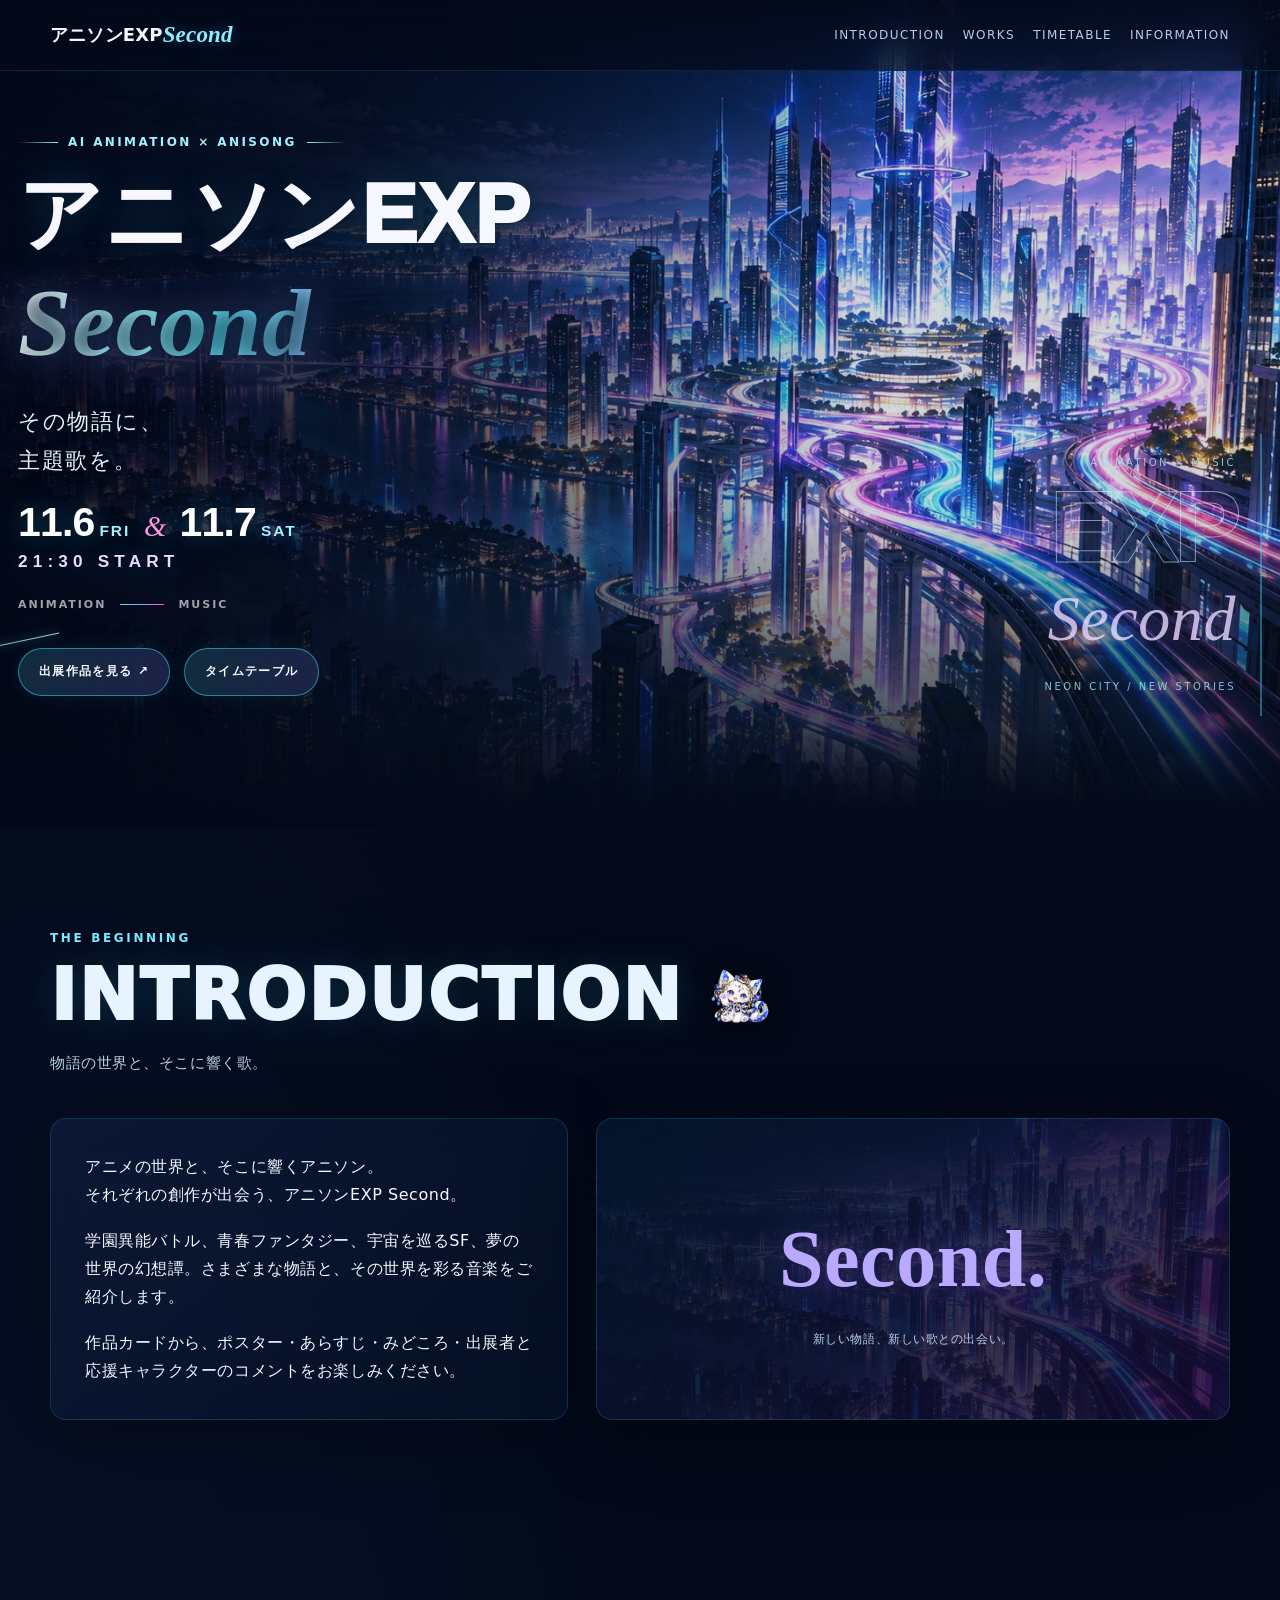
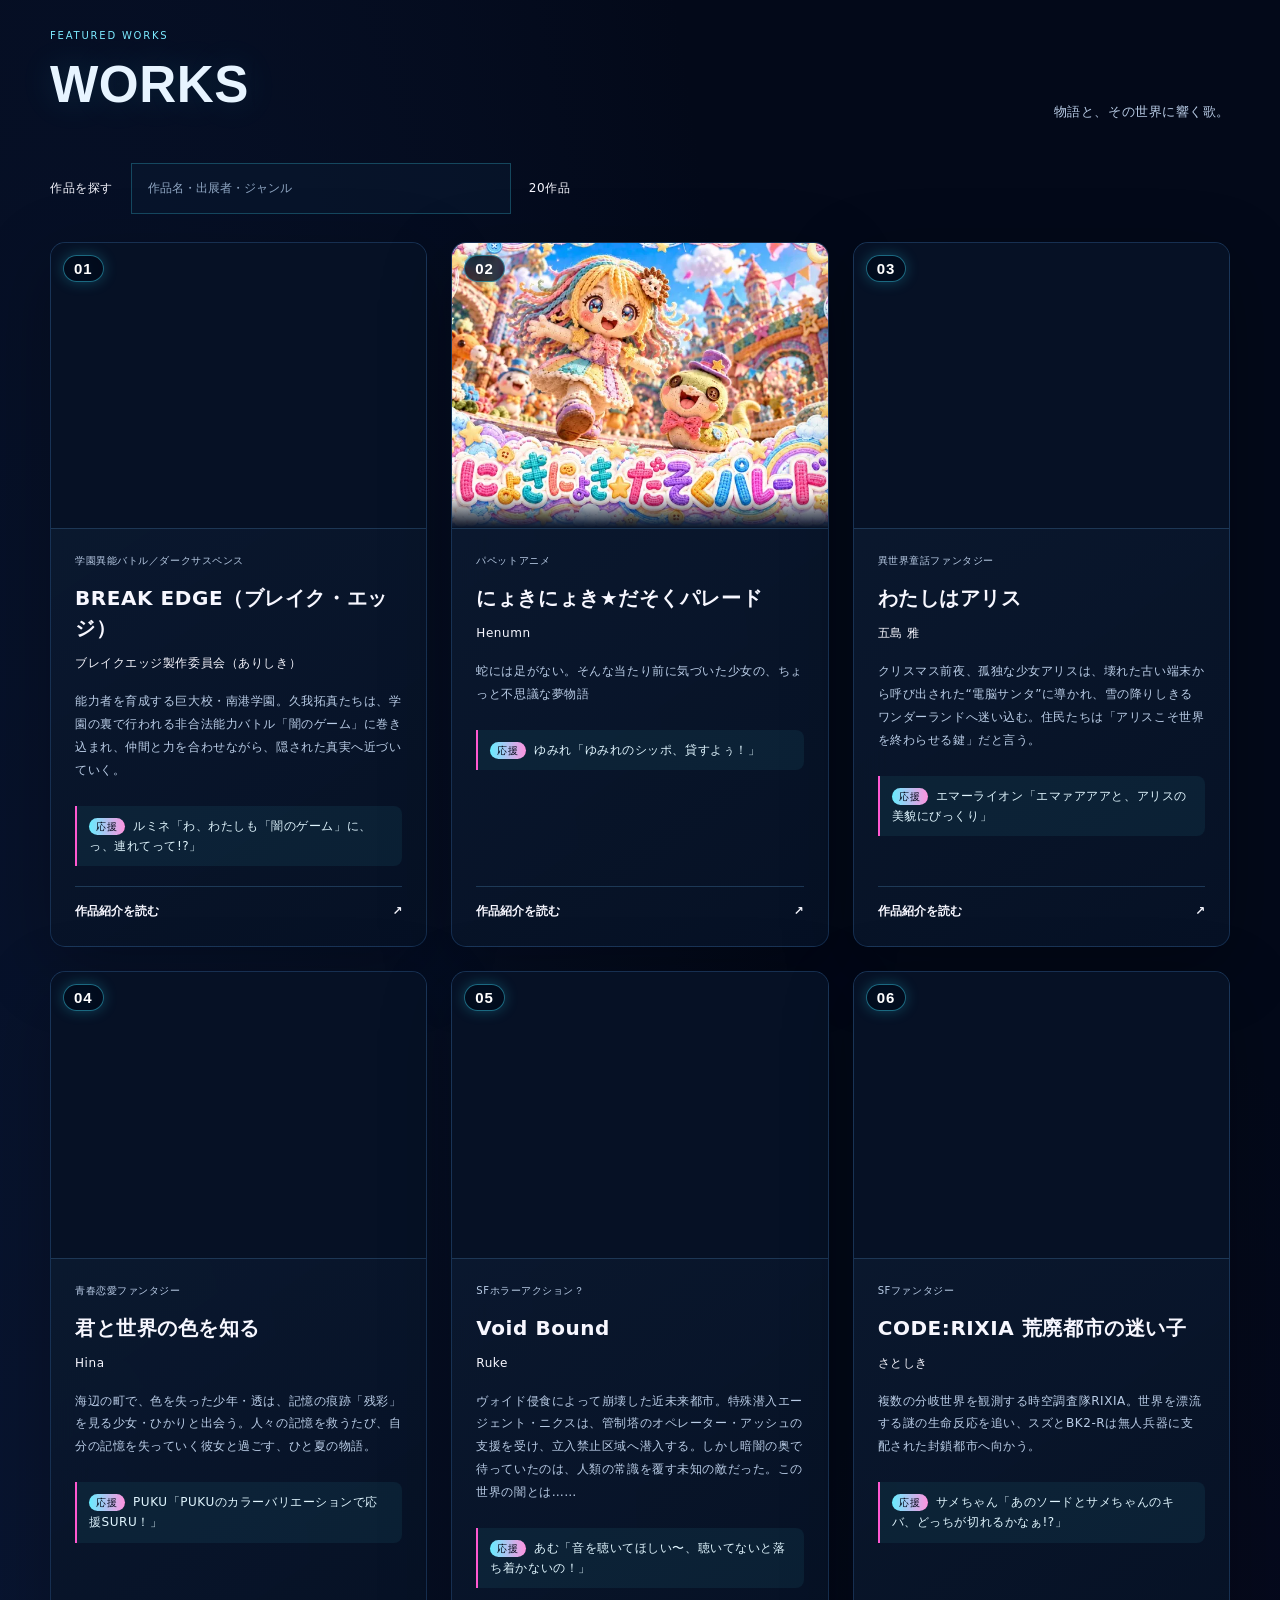
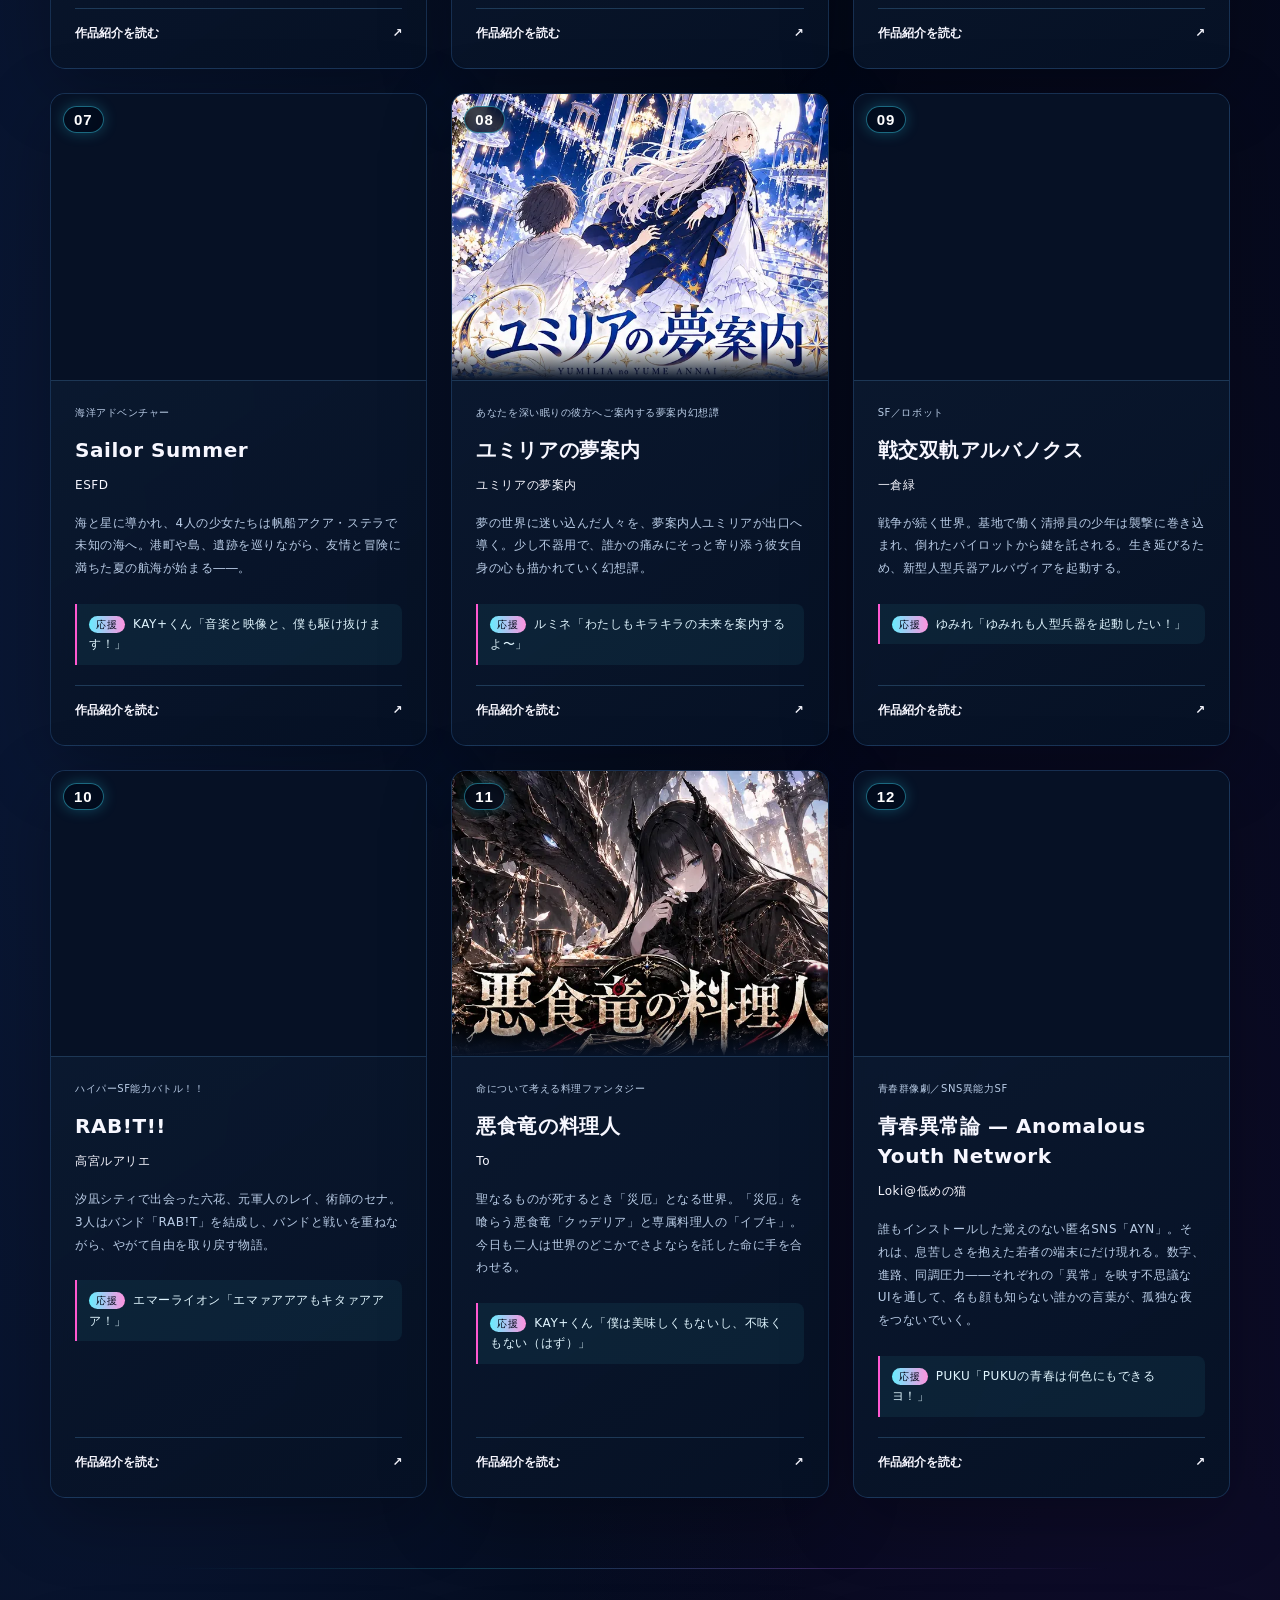
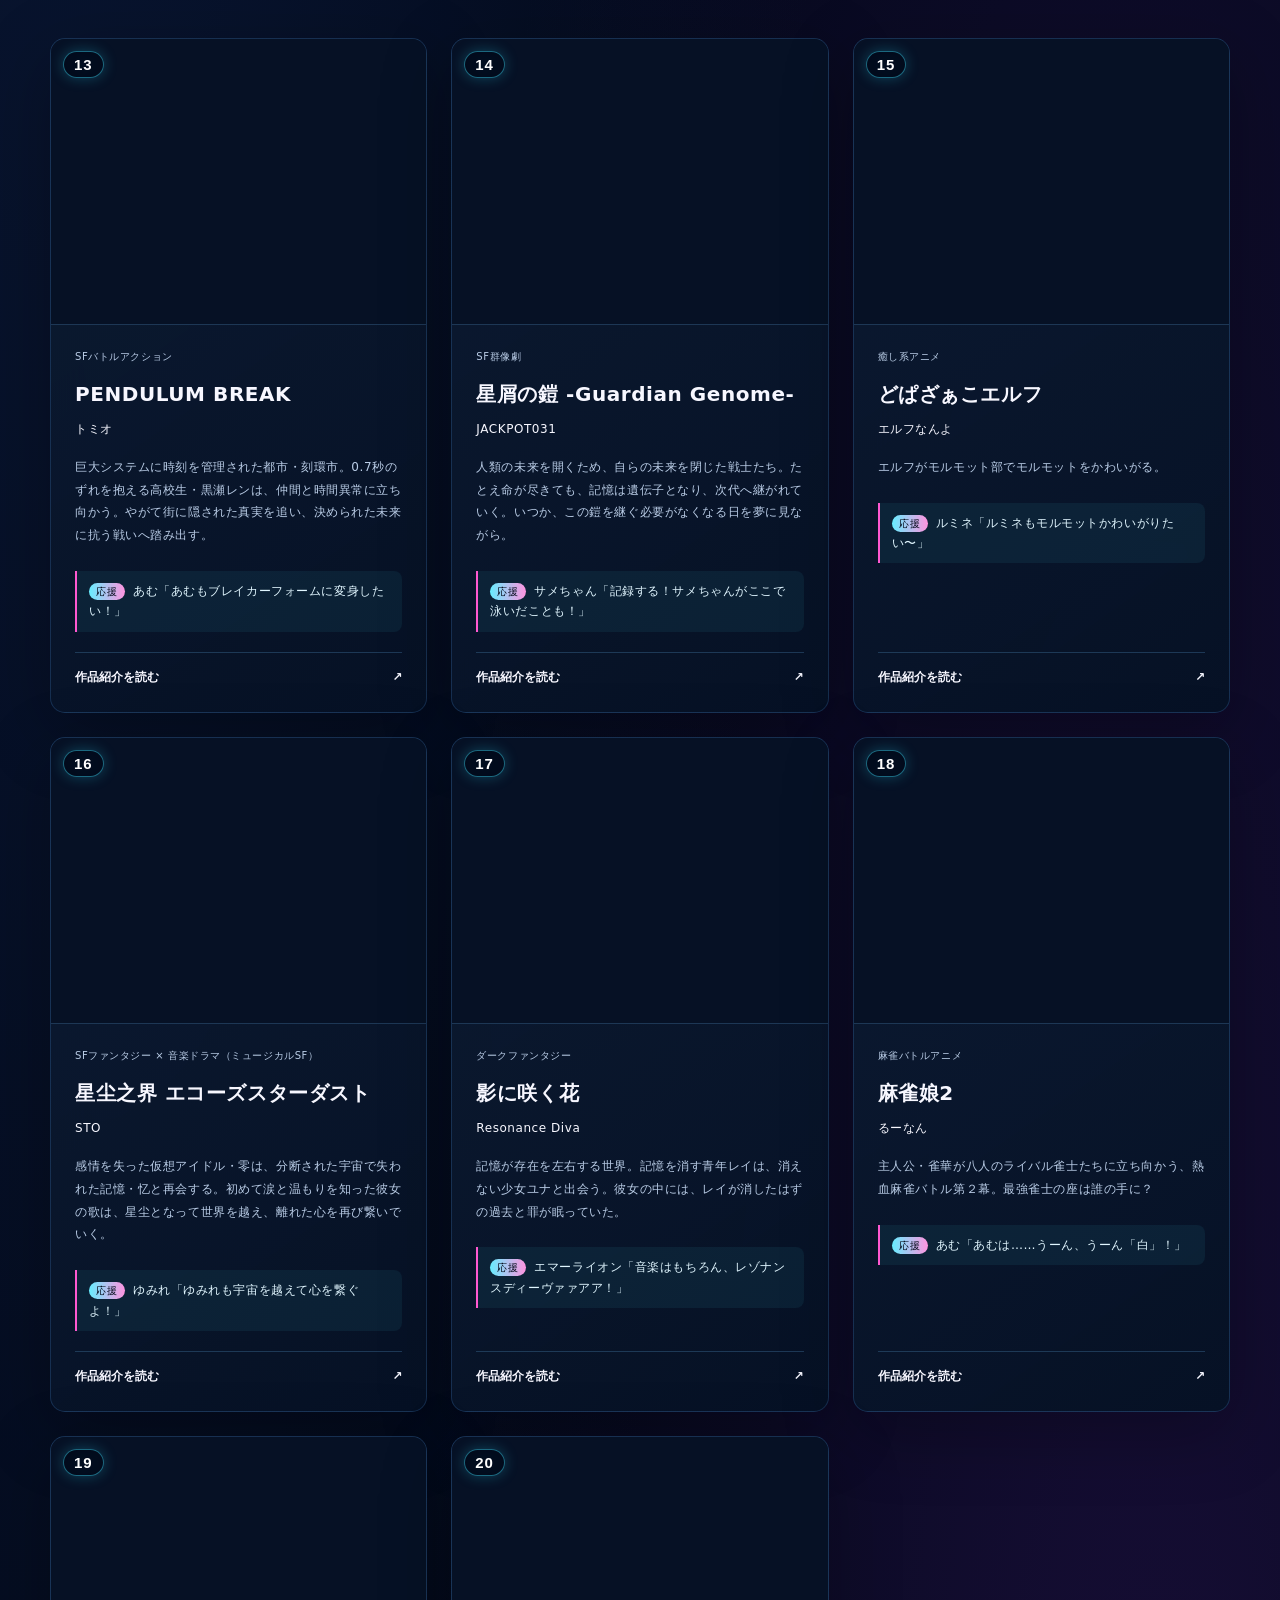
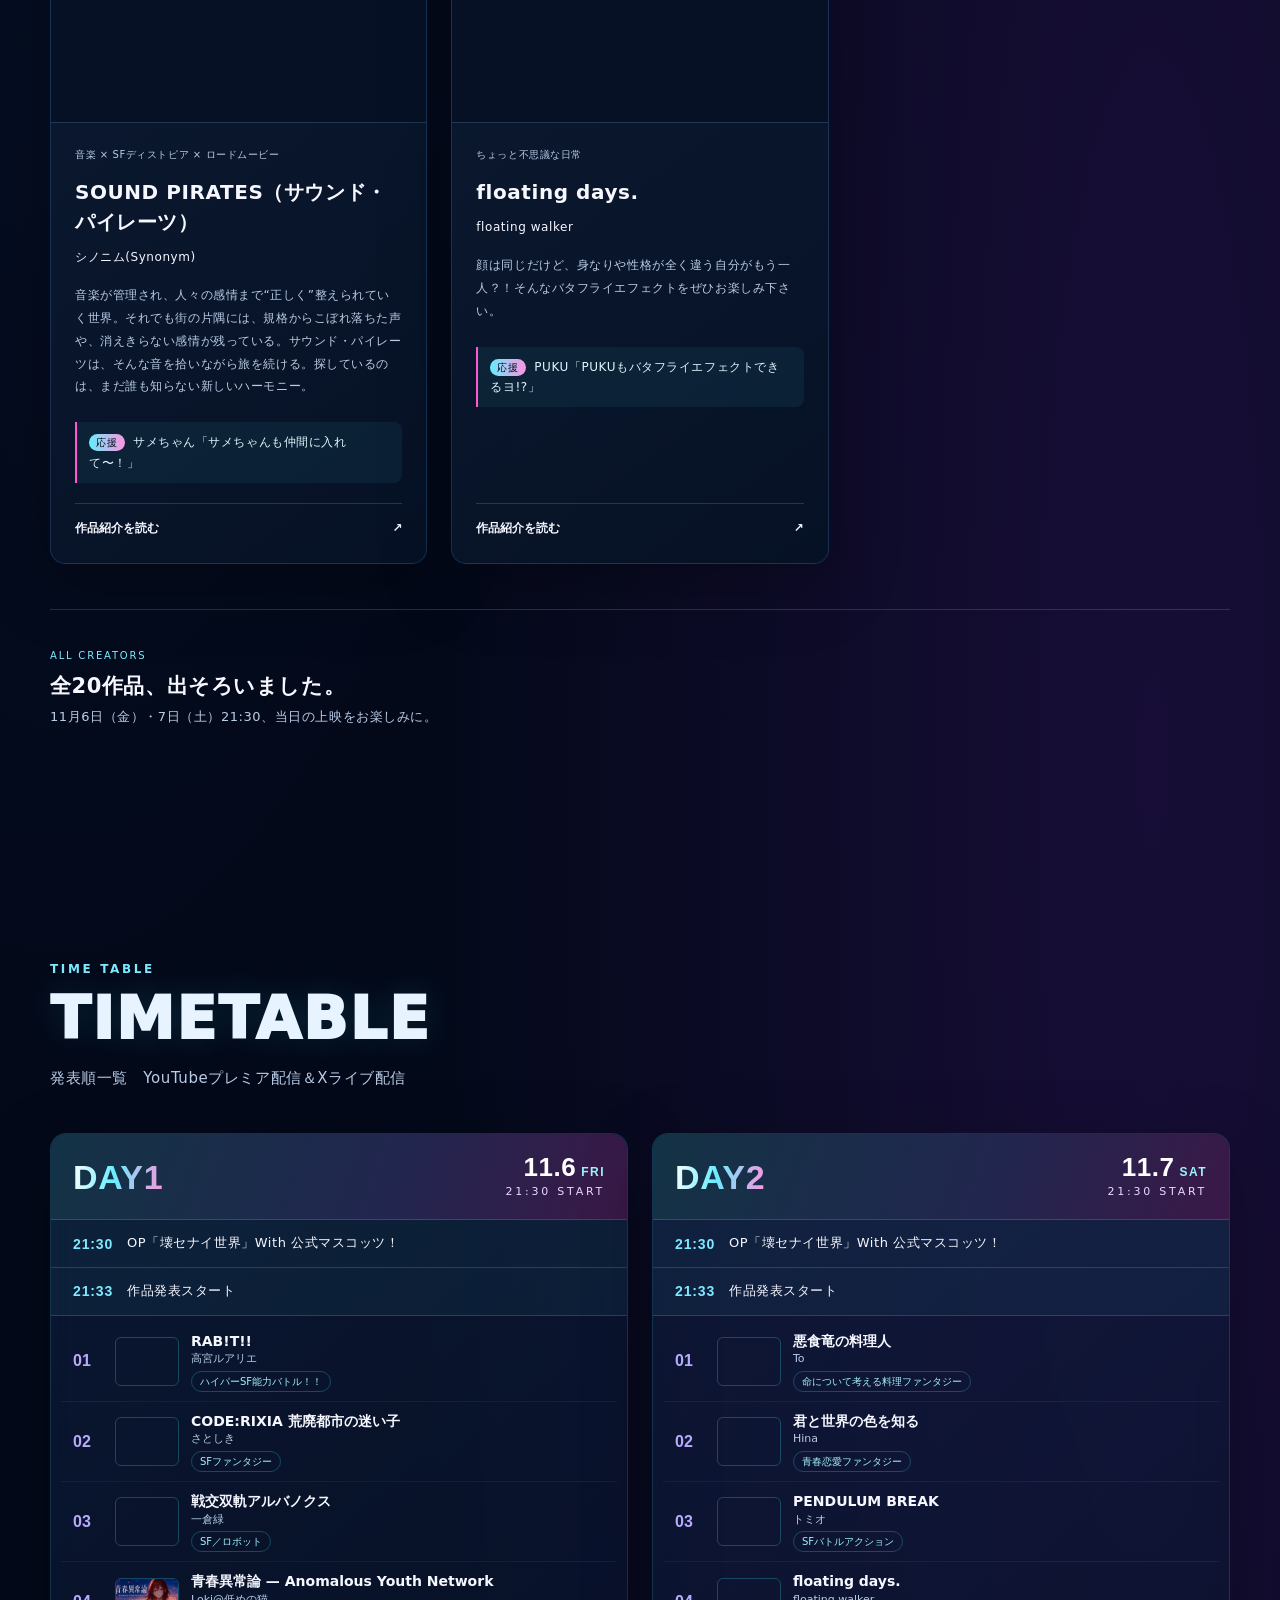
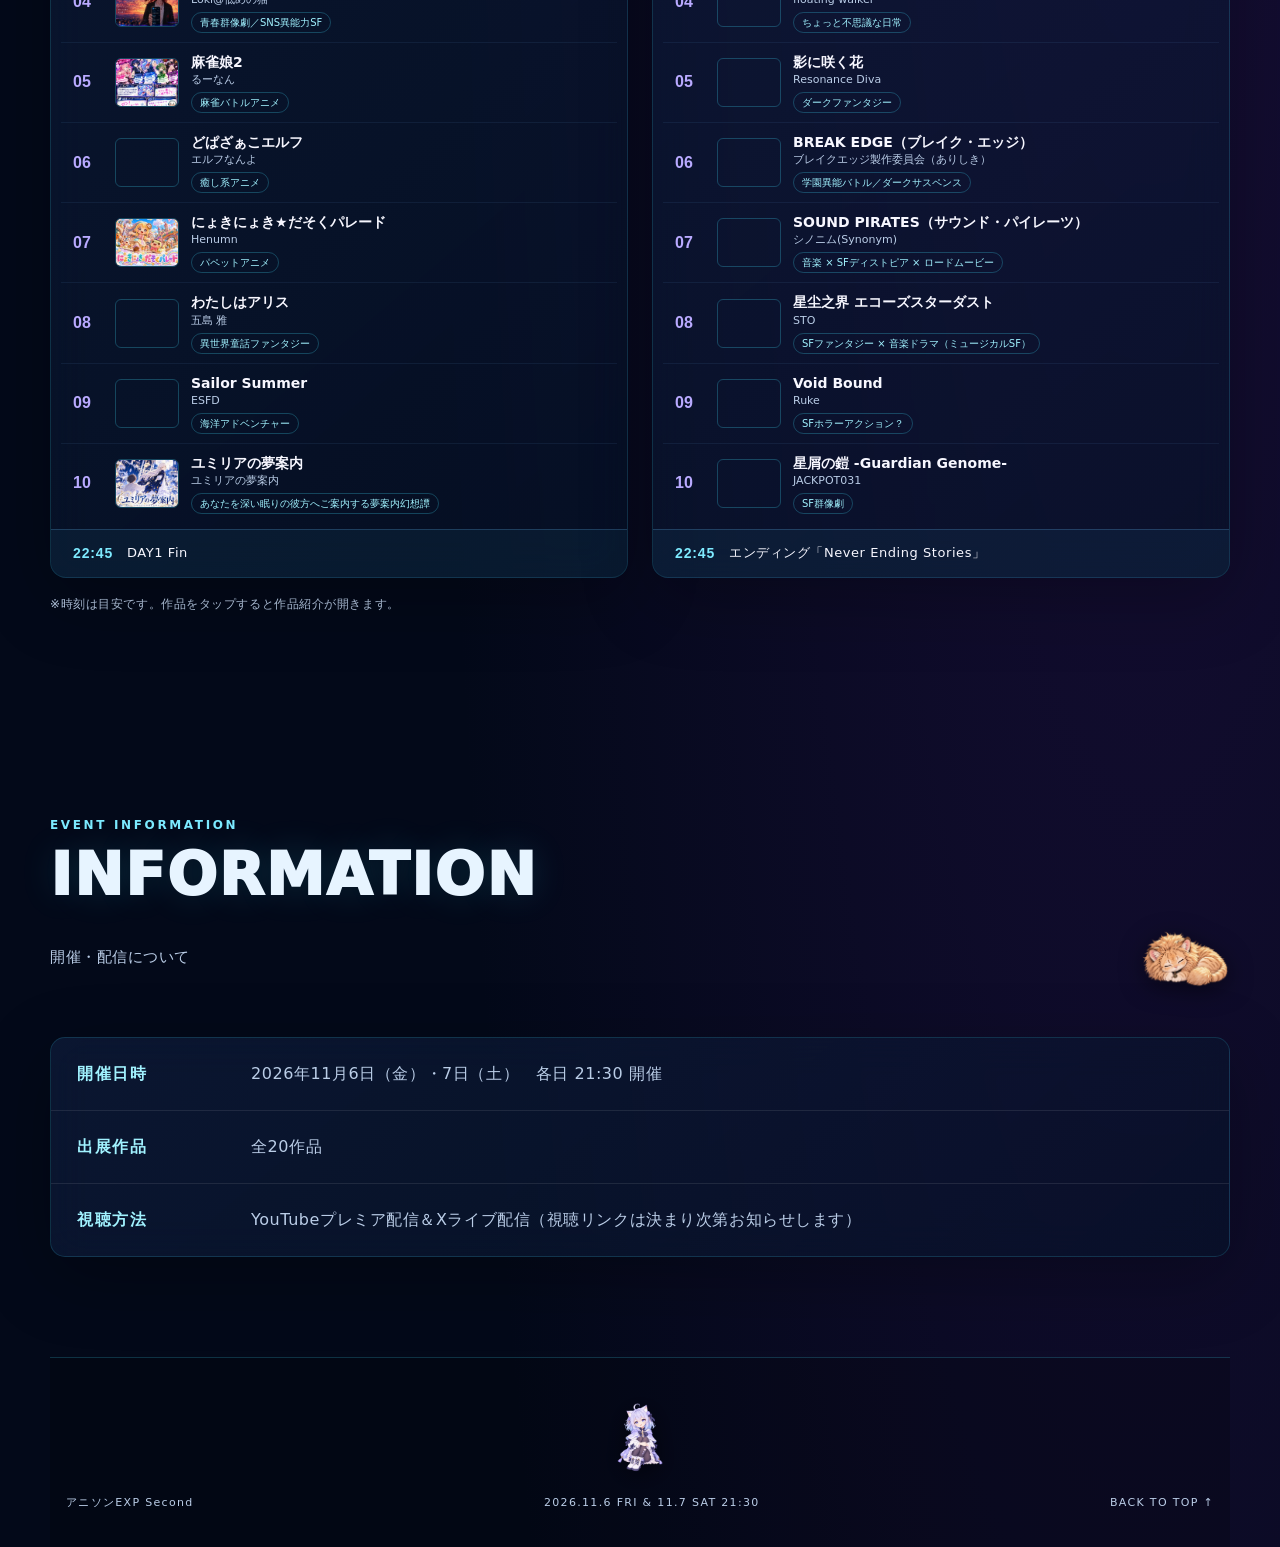
==== commit 33b04560: "EXP Second: add DAY1/DAY2 timetable section Co-Authored-By: Claude Opus 5.5 <noreply@anthropic.com>" ====
--- a/2/index.html
+++ b/2/index.html
@@ -1929,14 +1929,40 @@
 .footer-mascot-pals .tiny-mascot[src$="lavender-cat-seated-v2.webp"]{width:65px;height:70px}
 .mascot-break .tiny-mascot[src$="shark-swim-v2.webp"]{width:106px;height:70px}
 @media(max-width:760px){#schedule .information-lead-row{gap:16px;min-height:68px}#schedule .information-lead-row .tiny-mascot{width:76px;height:59px;flex-basis:76px}.mascot-break .tiny-mascot[src$="shark-swim-v2.webp"]{width:92px;height:62px}}
-</style></head><body><div class="noise" aria-hidden="true"></div><header class="site-header"><nav class="nav" aria-label="メインメニュー"><a class="brand" href="#top">アニソンEXP<em>Second</em></a><button class="menu-button" aria-label="メニューを開く" aria-controls="navLinks" aria-expanded="false">☰</button><div class="nav-links" id="navLinks"><a href="#intro">Introduction</a><a href="#works">Works</a><a href="#schedule">Information</a></div></nav></header><main id="top"><section class="hero city-hero"><div class="light-streams" aria-hidden="true"><i class="stream stream-1"></i><i class="stream stream-2"></i><i class="stream stream-3"></i><i class="stream stream-4"></i><i class="stream stream-5"></i><i class="stream stream-6"></i><i class="stream stream-7"></i><i class="stream stream-8"></i></div><div class="hero-inner"><div class="hero-text"><div class="eyebrow">AI Animation × Anisong</div><h1 class="hero-title">アニソンEXP<span class="sub-title">Second</span></h1><p class="hero-copy hero-copy--cinematic">その物語に、<br>主題歌を。</p><p class="hero-date"><time datetime="2026-11-06T21:30+09:00">11.6<small>FRI</small></time><i>&amp;</i><time datetime="2026-11-07T21:30+09:00">11.7<small>SAT</small></time><b>21:30 START</b></p><div class="hero-meta-line"><span>ANIMATION</span><i></i><span>MUSIC</span></div><div class="hero-actions"><a class="button" href="#works">出展作品を見る ↗</a><a class="button" href="#schedule">開催情報</a></div></div><div class="city-label" aria-hidden="true"><span>ANIMATION × MUSIC</span><strong>EXP</strong><em>Second</em><span>NEON CITY / NEW STORIES</span></div></div></section><section id="intro"><div class="container"><div class="section-head"><div><span class="section-kicker">The Beginning</span><h2 class="section-title mascot-heading">INTRODUCTION<img class="tiny-mascot " src="assets/mascots/lumine-wave.webp" alt="" aria-hidden="true" loading="lazy" decoding="async" width="160" height="160"></h2></div><p class="section-lead">物語の世界と、そこに響く歌。</p></div><div class="intro-grid"><div class="panel intro-copy"><p>アニメの世界と、そこに響くアニソン。<br>それぞれの創作が出会う、アニソンEXP Second。</p><p>学園異能バトル、青春ファンタジー、宇宙を巡るSF、夢の世界の幻想譚。さまざまな物語と、その世界を彩る音楽をご紹介します。</p><p>作品カードから、ポスター・あらすじ・みどころ・出展者と応援キャラクターのコメントをお楽しみください。</p></div><div class="panel intro-mini"><div><strong>Second.</strong><p>新しい物語、新しい歌との出会い。</p></div></div></div></div></section><section class="exp-section" id="works"><div class="exp-section-head"><div><span class="kicker">FEATURED WORKS</span><h2 class="mascot-heading">WORKS<img class="tiny-mascot " src="assets/mascots/headphones-sit.webp" alt="" aria-hidden="true" loading="lazy" decoding="async" width="160" height="160"></h2></div><p>物語と、その世界に響く歌。</p></div><div class="works-tools"><label for="work-search">作品を探す</label><input id="work-search" type="search" placeholder="作品名・出展者・ジャンル" autocomplete="off"><span id="work-count" role="status">20作品</span></div><div class="works-grid"><article class="work-card panel guest-card" data-search="BREAK EDGE（ブレイク・エッジ）ブレイクエッジ製作委員会（ありしき）学園異能バトル／ダークサスペンスルミネ（@49pachko773）"><button class="card-art" type="button" data-index="0" aria-label="BREAK EDGE（ブレイク・エッジ）のポスターと作品紹介を開く"><img src="assets/works/01-thumb.webp" alt="" width="640" height="488" loading="lazy" decoding="async"><span>01</span></button><div class="card-body"><p class="genre">学園異能バトル／ダークサスペンス</p><h3>BREAK EDGE（ブレイク・エッジ）</h3><p class="author">ブレイクエッジ製作委員会（ありしき）</p><p class="summary">能力者を育成する巨大校・南港学園。久我拓真たちは、学園の裏で行われる非合法能力バトル「闇のゲーム」に巻き込まれ、仲間と力を合わせながら、隠された真実へ近づいていく。</p><p class="card-supporter"><span>応援</span>ルミネ「わ、わたしも「闇のゲーム」に、っ、連れてって!?」</p><button class="work-open" type="button" data-index="0">作品紹介を読む <span aria-hidden="true">↗</span></button><details class="fallback"><summary>あらすじ・みどころ</summary><p>能力者を育成する巨大校・南港学園。久我拓真たちは、学園の裏で行われる非合法能力バトル「闇のゲーム」に巻き込まれ、仲間と力を合わせながら、隠された真実へ近づいていく。</p><p>正面突破の拓真、先を読む智貴、仲間を守る遥香。異なる力を持つ三人が、互いの弱点を補いながら強敵へ挑む連携バトルが見どころです。</p><p>ブレイクエッジ製作委員会（ありしき）：王道の能力バトルに、学園の裏側をめぐるサスペンスを詰め込みました。三人の連携を楽しんでください！</p></details></div></article><article class="work-card panel guest-card" data-search="にょきにょき★だそくパレードHenumnパペットアニメゆみれ（@D2l4a5b6m2i）"><button class="card-art" type="button" data-index="1" aria-label="にょきにょき★だそくパレードのポスターと作品紹介を開く"><img src="assets/works/02-thumb.webp" alt="" width="640" height="488" loading="lazy" decoding="async"><span>02</span></button><div class="card-body"><p class="genre">パペットアニメ</p><h3>にょきにょき★だそくパレード</h3><p class="author">Henumn</p><p class="summary">蛇には足がない。そんな当たり前に気づいた少女の、ちょっと不思議な夢物語</p><p class="card-supporter"><span>応援</span>ゆみれ「ゆみれのシッポ、貸すよぅ！」</p><button class="work-open" type="button" data-index="1">作品紹介を読む <span aria-hidden="true">↗</span></button><details class="fallback"><summary>あらすじ・みどころ</summary><p>蛇には足がない。そんな当たり前に気づいた少女の、ちょっと不思議な夢物語</p><p>パペットたちが繰り広げる、予測不能なパレードをお楽しみください！</p><p>Henumn：足りなければ足せばいいんじゃない？</p></details></div></article><article class="work-card panel guest-card" data-search="わたしはアリス五島 雅異世界童話ファンタジーエマーライオン（@SbefKKyDN4MPNmw）"><button class="card-art" type="button" data-index="2" aria-label="わたしはアリスのポスターと作品紹介を開く"><img src="assets/works/03-thumb.webp" alt="" width="640" height="488" loading="lazy" decoding="async"><span>03</span></button><div class="card-body"><p class="genre">異世界童話ファンタジー</p><h3>わたしはアリス</h3><p class="author">五島 雅</p><p class="summary">クリスマス前夜、孤独な少女アリスは、壊れた古い端末から呼び出された“電脳サンタ”に導かれ、雪の降りしきるワンダーランドへ迷い込む。住民たちは「アリスこそ世界を終わらせる鍵」だと言う。</p><p class="card-supporter"><span>応援</span>エマーライオン「エマァアアアと、アリスの美貌にびっくり」</p><button class="work-open" type="button" data-index="2">作品紹介を読む <span aria-hidden="true">↗</span></button><details class="fallback"><summary>あらすじ・みどころ</summary><p>クリスマス前夜、孤独な少女アリスは、壊れた古い端末から呼び出された“電脳サンタ”に導かれ、雪の降りしきるワンダーランドへ迷い込む。住民たちは「アリスこそ世界を終わらせる鍵」だと言う。</p><p>いままでアリスが着たほぼすべての衣装を映像化して収録。その名も「アリス三十変化」！</p><p>五島 雅：とにかくアリスの美しさを追求しました！</p></details></div></article><article class="work-card panel guest-card" data-search="君と世界の色を知るHina青春恋愛ファンタジーPUKU（@varts_works）"><button class="card-art" type="button" data-index="3" aria-label="君と世界の色を知るのポスターと作品紹介を開く"><img src="assets/works/04-thumb.webp" alt="" width="640" height="488" loading="lazy" decoding="async"><span>04</span></button><div class="card-body"><p class="genre">青春恋愛ファンタジー</p><h3>君と世界の色を知る</h3><p class="author">Hina</p><p class="summary">海辺の町で、色を失った少年・透は、記憶の痕跡「残彩」を見る少女・ひかりと出会う。人々の記憶を救うたび、自分の記憶を失っていく彼女と過ごす、ひと夏の物語。</p><p class="card-supporter"><span>応援</span>PUKU「PUKUのカラーバリエーションで応援SURU！」</p><button class="work-open" type="button" data-index="3">作品紹介を読む <span aria-hidden="true">↗</span></button><details class="fallback"><summary>あらすじ・みどころ</summary><p>海辺の町で、色を失った少年・透は、記憶の痕跡「残彩」を見る少女・ひかりと出会う。人々の記憶を救うたび、自分の記憶を失っていく彼女と過ごす、ひと夏の物語。</p><p>カメラ越しにひかりを見つめていた透が、ひと夏の時間を重ね、最後にカメラを下ろして自分の目で彼女を見る瞬間が見どころです。</p><p>Hina：カメラ越しだった世界が、君と出会って色づいていく——そんなひと夏のきらめきを詰め込みました。</p></details></div></article><article class="work-card panel guest-card" data-search="Void BoundRukeSFホラーアクション？あむ（@AiPainter969696）"><button class="card-art" type="button" data-index="4" aria-label="Void Boundのポスターと作品紹介を開く"><img src="assets/works/05-thumb.webp" alt="" width="640" height="488" loading="lazy" decoding="async"><span>05</span></button><div class="card-body"><p class="genre">SFホラーアクション？</p><h3>Void Bound</h3><p class="author">Ruke</p><p class="summary">ヴォイド侵食によって崩壊した近未来都市。特殊潜入エージェント・ニクスは、管制塔のオペレーター・アッシュの支援を受け、立入禁止区域へ潜入する。しかし暗闇の奥で待っていたのは、人類の常識を覆す未知の敵だった。この世界の闇とは……</p><p class="card-supporter"><span>応援</span>あむ「音を聴いてほしい〜、聴いてないと落ち着かないの！」</p><button class="work-open" type="button" data-index="4">作品紹介を読む <span aria-hidden="true">↗</span></button><details class="fallback"><summary>あらすじ・みどころ</summary><p>ヴォイド侵食によって崩壊した近未来都市。特殊潜入エージェント・ニクスは、管制塔のオペレーター・アッシュの支援を受け、立入禁止区域へ潜入する。しかし暗闇の奥で待っていたのは、人類の常識を覆す未知の敵だった。この世界の闇とは……</p><p>OPとEDは気合い入ってます！！アニメ本編は？となりますがドローンがトランスフォームなかなかしてくれなくて苦労した覚えがあります。</p><p>Ruke：ぜってぇ見てくれよなぁ？</p></details></div></article><article class="work-card panel guest-card" data-search="CODE:RIXIA 荒廃都市の迷い子さとしきSFファンタジーサメちゃん（@montblanc5815）"><button class="card-art" type="button" data-index="5" aria-label="CODE:RIXIA 荒廃都市の迷い子のポスターと作品紹介を開く"><img src="assets/works/06-thumb.webp" alt="" width="640" height="488" loading="lazy" decoding="async"><span>06</span></button><div class="card-body"><p class="genre">SFファンタジー</p><h3>CODE:RIXIA 荒廃都市の迷い子</h3><p class="author">さとしき</p><p class="summary">複数の分岐世界を観測する時空調査隊RIXIA。世界を漂流する謎の生命反応を追い、スズとBK2-Rは無人兵器に支配された封鎖都市へ向かう。</p><p class="card-supporter"><span>応援</span>サメちゃん「あのソードとサメちゃんのキバ、どっちが切れるかなぁ!?」</p><button class="work-open" type="button" data-index="5">作品紹介を読む <span aria-hidden="true">↗</span></button><details class="fallback"><summary>あらすじ・みどころ</summary><p>複数の分岐世界を観測する時空調査隊RIXIA。世界を漂流する謎の生命反応を追い、スズとBK2-Rは無人兵器に支配された封鎖都市へ向かう。</p><p>日常から異世界、探索、戦闘、救出へと次々に状況が変化していくSFアニメらしいテンポのある展開が見どころ。</p><p>さとしき：CODE:RIXIAの世界観を少しでも伝えられたら嬉しいです！よろしくお願いします！</p></details></div></article><article class="work-card panel guest-card" data-search="Sailor SummerESFD海洋アドベンチャーKAY+くん"><button class="card-art" type="button" data-index="6" aria-label="Sailor Summerのポスターと作品紹介を開く"><img src="assets/works/07-thumb.webp" alt="" width="640" height="488" loading="lazy" decoding="async"><span>07</span></button><div class="card-body"><p class="genre">海洋アドベンチャー</p><h3>Sailor Summer</h3><p class="author">ESFD</p><p class="summary">海と星に導かれ、4人の少女たちは帆船アクア・ステラで未知の海へ。港町や島、遺跡を巡りながら、友情と冒険に満ちた夏の航海が始まる――。</p><p class="card-supporter"><span>応援</span>KAY+くん「音楽と映像と、僕も駆け抜けます！」</p><button class="work-open" type="button" data-index="6">作品紹介を読む <span aria-hidden="true">↗</span></button><details class="fallback"><summary>あらすじ・みどころ</summary><p>海と星に導かれ、4人の少女たちは帆船アクア・ステラで未知の海へ。港町や島、遺跡を巡りながら、友情と冒険に満ちた夏の航海が始まる――。</p><p>青い海と港町、未知の島々を舞台に、個性の異なる4人の少女たちが帆船アクア・ステラで冒険へ旅立ちます。爽やかな夏の空気感と、仲間たちの表情豊かなやり取り、スピード感のある航海シーンを通して、アニメのオープニングらしいワクワク感と壮大な世界観を楽しんでいただけたら嬉しいです。</p><p>ESFD：音楽と映像が一緒に駆け抜けていくような作品を目指して制作しました。細かな表情や演出にもこだわっているので、最後まで楽しんでもらえたら嬉しいです😊</p></details></div></article><article class="work-card panel guest-card" data-search="ユミリアの夢案内ユミリアの夢案内あなたを深い眠りの彼方へご案内する夢案内幻想譚ルミネ（@49pachko773）"><button class="card-art" type="button" data-index="7" aria-label="ユミリアの夢案内のポスターと作品紹介を開く"><img src="assets/works/08-thumb.webp" alt="" width="640" height="488" loading="lazy" decoding="async"><span>08</span></button><div class="card-body"><p class="genre">あなたを深い眠りの彼方へご案内する夢案内幻想譚</p><h3>ユミリアの夢案内</h3><p class="author">ユミリアの夢案内</p><p class="summary">夢の世界に迷い込んだ人々を、夢案内人ユミリアが出口へ導く。少し不器用で、誰かの痛みにそっと寄り添う彼女自身の心も描かれていく幻想譚。</p><p class="card-supporter"><span>応援</span>ルミネ「わたしもキラキラの未来を案内するよ〜」</p><button class="work-open" type="button" data-index="7">作品紹介を読む <span aria-hidden="true">↗</span></button><details class="fallback"><summary>あらすじ・みどころ</summary><p>夢の世界に迷い込んだ人々を、夢案内人ユミリアが出口へ導く。少し不器用で、誰かの痛みにそっと寄り添う彼女自身の心も描かれていく幻想譚。</p><p>砂糖菓子の月や無数の扉が彩る不思議で幻想的な夢世界。</p><p>ユミリアの夢案内：夢に迷ったとき、きっとあなたの前にも夢案内人が現れるでしょう。</p></details></div></article><article class="work-card panel guest-card" data-search="戦交双軌アルバノクス一倉緑SF／ロボットゆみれ（@D2l4a5b6m2i）"><button class="card-art" type="button" data-index="8" aria-label="戦交双軌アルバノクスのポスターと作品紹介を開く"><img src="assets/works/09-thumb.webp" alt="" width="640" height="488" loading="lazy" decoding="async"><span>09</span></button><div class="card-body"><p class="genre">SF／ロボット</p><h3>戦交双軌アルバノクス</h3><p class="author">一倉緑</p><p class="summary">戦争が続く世界。基地で働く清掃員の少年は襲撃に巻き込まれ、倒れたパイロットから鍵を託される。生き延びるため、新型人型兵器アルバヴィアを起動する。</p><p class="card-supporter"><span>応援</span>ゆみれ「ゆみれも人型兵器を起動したい！」</p><button class="work-open" type="button" data-index="8">作品紹介を読む <span aria-hidden="true">↗</span></button><details class="fallback"><summary>あらすじ・みどころ</summary><p>戦争が続く世界。基地で働く清掃員の少年は襲撃に巻き込まれ、倒れたパイロットから鍵を託される。生き延びるため、新型人型兵器アルバヴィアを起動する。</p><p>敵として出会った二機が、戦いの果てに同じ敵へ向かうまでを、疾走感あるロボットアニメOP風MVで描きました。</p><p>一倉緑：架空のロボットアニメをイメージして、主題歌MVを作りました！</p></details></div></article><article class="work-card panel guest-card" data-search="RAB!T!!高宮ルアリエハイパーSF能力バトル！！エマーライオン（@SbefKKyDN4MPNmw）"><button class="card-art" type="button" data-index="9" aria-label="RAB!T!!のポスターと作品紹介を開く"><img src="assets/works/10-thumb.webp" alt="" width="640" height="488" loading="lazy" decoding="async"><span>10</span></button><div class="card-body"><p class="genre">ハイパーSF能力バトル！！</p><h3>RAB!T!!</h3><p class="author">高宮ルアリエ</p><p class="summary">汐凪シティで出会った六花、元軍人のレイ、術師のセナ。3人はバンド「RAB!T」を結成し、バンドと戦いを重ねながら、やがて自由を取り戻す物語。</p><p class="card-supporter"><span>応援</span>エマーライオン「エマァアアアもキタァアアア！」</p><button class="work-open" type="button" data-index="9">作品紹介を読む <span aria-hidden="true">↗</span></button><details class="fallback"><summary>あらすじ・みどころ</summary><p>汐凪シティで出会った六花、元軍人のレイ、術師のセナ。3人はバンド「RAB!T」を結成し、バンドと戦いを重ねながら、やがて自由を取り戻す物語。</p><p>ちょーかっこいいOPになったから見てね☆彡</p><p>高宮ルアリエ：私がきたああああああああ！！</p></details></div></article><article class="work-card panel guest-card" data-search="悪食竜の料理人To命について考える料理ファンタジーKAY+くん"><button class="card-art" type="button" data-index="10" aria-label="悪食竜の料理人のポスターと作品紹介を開く"><img src="assets/works/11-thumb.webp" alt="" width="640" height="488" loading="lazy" decoding="async"><span>11</span></button><div class="card-body"><p class="genre">命について考える料理ファンタジー</p><h3>悪食竜の料理人</h3><p class="author">To</p><p class="summary">聖なるものが死するとき「災厄」となる世界。「災厄」を喰らう悪食竜「クゥデリア」と専属料理人の「イブキ」。今日も二人は世界のどこかでさよならを託した命に手を合わせる。</p><p class="card-supporter"><span>応援</span>KAY+くん「僕は美味しくもないし、不味くもない（はず）」</p><button class="work-open" type="button" data-index="10">作品紹介を読む <span aria-hidden="true">↗</span></button><details class="fallback"><summary>あらすじ・みどころ</summary><p>聖なるものが死するとき「災厄」となる世界。「災厄」を喰らう悪食竜「クゥデリア」と専属料理人の「イブキ」。今日も二人は世界のどこかでさよならを託した命に手を合わせる。</p><p>OPを作りました！美しくも残酷な世界でいただきます！</p><p>To：精霊って美味しいのかな？</p></details></div></article><article class="work-card panel guest-card" data-search="青春異常論 — Anomalous Youth NetworkLoki@低めの猫青春群像劇／SNS異能力SFPUKU（@varts_works）"><button class="card-art" type="button" data-index="11" aria-label="青春異常論 — Anomalous Youth Networkのポスターと作品紹介を開く"><img src="assets/works/12-thumb.webp" alt="" width="640" height="488" loading="lazy" decoding="async"><span>12</span></button><div class="card-body"><p class="genre">青春群像劇／SNS異能力SF</p><h3>青春異常論 — Anomalous Youth Network</h3><p class="author">Loki@低めの猫</p><p class="summary">誰もインストールした覚えのない匿名SNS「AYN」。それは、息苦しさを抱えた若者の端末にだけ現れる。数字、進路、同調圧力――それぞれの「異常」を映す不思議なUIを通して、名も顔も知らない誰かの言葉が、孤独な夜をつないでいく。</p><p class="card-supporter"><span>応援</span>PUKU「PUKUの青春は何色にもできるヨ！」</p><button class="work-open" type="button" data-index="11">作品紹介を読む <span aria-hidden="true">↗</span></button><details class="fallback"><summary>あらすじ・みどころ</summary><p>誰もインストールした覚えのない匿名SNS「AYN」。それは、息苦しさを抱えた若者の端末にだけ現れる。数字、進路、同調圧力――それぞれの「異常」を映す不思議なUIを通して、名も顔も知らない誰かの言葉が、孤独な夜をつないでいく。</p><p>「青春を楽しめない自分はおかしいのか」。そんな息苦しさを抱えた若者たちが、匿名SNS「AYN」を通して誰かの言葉に出会っていく物語です。音楽とともに変化していく彼らの心情に注目していただけたら嬉しいです。</p><p>Loki@低めの猫：初参加です！ 小説として作った『青春異常論』を、今回は音楽とアニメーションで映像化しました。楽しんでいただけたら嬉しいです！</p></details></div></article><div class="mascot-break" aria-hidden="true"><img class="tiny-mascot " src="assets/mascots/shark-swim-v2.webp" alt="" aria-hidden="true" loading="lazy" decoding="async" width="160" height="160"></div><article class="work-card panel guest-card" data-search="PENDULUM BREAKトミオSFバトルアクションあむ（@AiPainter969696）"><button class="card-art" type="button" data-index="12" aria-label="PENDULUM BREAKのポスターと作品紹介を開く"><img src="assets/works/13-thumb.webp" alt="" width="640" height="488" loading="lazy" decoding="async"><span>13</span></button><div class="card-body"><p class="genre">SFバトルアクション</p><h3>PENDULUM BREAK</h3><p class="author">トミオ</p><p class="summary">巨大システムに時刻を管理された都市・刻環市。0.7秒のずれを抱える高校生・黒瀬レンは、仲間と時間異常に立ち向かう。やがて街に隠された真実を追い、決められた未来に抗う戦いへ踏み出す。</p><p class="card-supporter"><span>応援</span>あむ「あむもブレイカーフォームに変身したい！」</p><button class="work-open" type="button" data-index="12">作品紹介を読む <span aria-hidden="true">↗</span></button><details class="fallback"><summary>あらすじ・みどころ</summary><p>巨大システムに時刻を管理された都市・刻環市。0.7秒のずれを抱える高校生・黒瀬レンは、仲間と時間異常に立ち向かう。やがて街に隠された真実を追い、決められた未来に抗う戦いへ踏み出す。</p><p>時計都市の世界観、時間能力を駆使した変身バトル、仲間との絆。0.7秒の謎を追い、自分の未来を選ぶ少年たちの物語です。</p><p>トミオ：3ピースバンド「toMion」、初のアニソンタイアップを自分たちで実現！音楽から生まれたアニメの世界を楽しんでください！</p></details></div></article><article class="work-card panel guest-card" data-search="星屑の鎧 -Guardian Genome-JACKPOT031SF群像劇サメちゃん（@montblanc5815）"><button class="card-art" type="button" data-index="13" aria-label="星屑の鎧 -Guardian Genome-のポスターと作品紹介を開く"><img src="assets/works/14-thumb.webp" alt="" width="640" height="488" loading="lazy" decoding="async"><span>14</span></button><div class="card-body"><p class="genre">SF群像劇</p><h3>星屑の鎧 -Guardian Genome-</h3><p class="author">JACKPOT031</p><p class="summary">人類の未来を開くため、自らの未来を閉じた戦士たち。たとえ命が尽きても、記憶は遺伝子となり、次代へ継がれていく。いつか、この鎧を継ぐ必要がなくなる日を夢に見ながら。</p><p class="card-supporter"><span>応援</span>サメちゃん「記録する！サメちゃんがここで泳いだことも！」</p><button class="work-open" type="button" data-index="13">作品紹介を読む <span aria-hidden="true">↗</span></button><details class="fallback"><summary>あらすじ・みどころ</summary><p>人類の未来を開くため、自らの未来を閉じた戦士たち。たとえ命が尽きても、記憶は遺伝子となり、次代へ継がれていく。いつか、この鎧を継ぐ必要がなくなる日を夢に見ながら。</p><p>決して明るくはない戦況のなか、それぞれがそれぞれの役割を果たそうとする姿。</p><p>JACKPOT031：ずっと温めていた構想を映像化しました。</p></details></div></article><article class="work-card panel guest-card" data-search="どぱざぁこエルフエルフなんよ癒し系アニメルミネ（@49pachko773）"><button class="card-art" type="button" data-index="14" aria-label="どぱざぁこエルフのポスターと作品紹介を開く"><img src="assets/works/15-thumb.webp" alt="" width="640" height="488" loading="lazy" decoding="async"><span>15</span></button><div class="card-body"><p class="genre">癒し系アニメ</p><h3>どぱざぁこエルフ</h3><p class="author">エルフなんよ</p><p class="summary">エルフがモルモット部でモルモットをかわいがる。</p><p class="card-supporter"><span>応援</span>ルミネ「ルミネもモルモットかわいがりたい〜」</p><button class="work-open" type="button" data-index="14">作品紹介を読む <span aria-hidden="true">↗</span></button><details class="fallback"><summary>あらすじ・みどころ</summary><p>エルフがモルモット部でモルモットをかわいがる。</p><p>モルモットがかわいい</p><p>エルフなんよ：エルフなんよです。このアニメを公開できたことを光栄におもいます。</p></details></div></article><article class="work-card panel guest-card" data-search="星尘之界 エコーズスターダストSTOSFファンタジー × 音楽ドラマ（ミュージカルSF）ゆみれ（@D2l4a5b6m2i）"><button class="card-art" type="button" data-index="15" aria-label="星尘之界 エコーズスターダストのポスターと作品紹介を開く"><img src="assets/works/16-thumb.webp" alt="" width="640" height="488" loading="lazy" decoding="async"><span>16</span></button><div class="card-body"><p class="genre">SFファンタジー × 音楽ドラマ（ミュージカルSF）</p><h3>星尘之界 エコーズスターダスト</h3><p class="author">STO</p><p class="summary">感情を失った仮想アイドル・零は、分断された宇宙で失われた記憶・忆と再会する。初めて涙と温もりを知った彼女の歌は、星尘となって世界を越え、離れた心を再び繋いでいく。</p><p class="card-supporter"><span>応援</span>ゆみれ「ゆみれも宇宙を越えて心を繋ぐよ！」</p><button class="work-open" type="button" data-index="15">作品紹介を読む <span aria-hidden="true">↗</span></button><details class="fallback"><summary>あらすじ・みどころ</summary><p>感情を失った仮想アイドル・零は、分断された宇宙で失われた記憶・忆と再会する。初めて涙と温もりを知った彼女の歌は、星尘となって世界を越え、離れた心を再び繋いでいく。</p><p>涙が星尘と花へ変わり、歌が分断された宇宙を繋ぐ幻想的なクライマックス。</p><p>STO：なんとなく勢いで参加！</p></details></div></article><article class="work-card panel guest-card" data-search="影に咲く花Resonance Divaダークファンタジーエマーライオン（@SbefKKyDN4MPNmw）"><button class="card-art" type="button" data-index="16" aria-label="影に咲く花のポスターと作品紹介を開く"><img src="assets/works/17-thumb.webp" alt="" width="640" height="488" loading="lazy" decoding="async"><span>17</span></button><div class="card-body"><p class="genre">ダークファンタジー</p><h3>影に咲く花</h3><p class="author">Resonance Diva</p><p class="summary">記憶が存在を左右する世界。記憶を消す青年レイは、消えない少女ユナと出会う。彼女の中には、レイが消したはずの過去と罪が眠っていた。</p><p class="card-supporter"><span>応援</span>エマーライオン「音楽はもちろん、レゾナンスディーヴァァアア！」</p><button class="work-open" type="button" data-index="16">作品紹介を読む <span aria-hidden="true">↗</span></button><details class="fallback"><summary>あらすじ・みどころ</summary><p>記憶が存在を左右する世界。記憶を消す青年レイは、消えない少女ユナと出会う。彼女の中には、レイが消したはずの過去と罪が眠っていた。</p><p>記憶を消す青年と、消えない少女。二人の出会いが、失われた過去と隠された真実を呼び覚ます。</p><p>Resonance Diva：記憶と存在をテーマに作りました！</p></details></div></article><article class="work-card panel guest-card" data-search="麻雀娘2るーなん麻雀バトルアニメあむ（@AiPainter969696）"><button class="card-art" type="button" data-index="17" aria-label="麻雀娘2のポスターと作品紹介を開く"><img src="assets/works/18-thumb.webp" alt="" width="640" height="960" loading="lazy" decoding="async"><span>18</span></button><div class="card-body"><p class="genre">麻雀バトルアニメ</p><h3>麻雀娘2</h3><p class="author">るーなん</p><p class="summary">主人公・雀華が八人のライバル雀士たちに立ち向かう、熱血麻雀バトル第２幕。最強雀士の座は誰の手に？</p><p class="card-supporter"><span>応援</span>あむ「あむは……うーん、うーん「白」！」</p><button class="work-open" type="button" data-index="17">作品紹介を読む <span aria-hidden="true">↗</span></button><details class="fallback"><summary>あらすじ・みどころ</summary><p>主人公・雀華が八人のライバル雀士たちに立ち向かう、熱血麻雀バトル第２幕。最強雀士の座は誰の手に？</p><p>とくに無し（魂で感じて）</p><p>るーなん：ロン！</p></details></div></article><article class="work-card panel guest-card" data-search="SOUND PIRATES（サウンド・パイレーツ）シノニム(Synonym)音楽 × SFディストピア × ロードムービーサメちゃん（@montblanc5815）"><button class="card-art" type="button" data-index="18" aria-label="SOUND PIRATES（サウンド・パイレーツ）のポスターと作品紹介を開く"><img src="assets/works/19-thumb.webp" alt="" width="640" height="488" loading="lazy" decoding="async"><span>19</span></button><div class="card-body"><p class="genre">音楽 × SFディストピア × ロードムービー</p><h3>SOUND PIRATES（サウンド・パイレーツ）</h3><p class="author">シノニム(Synonym)</p><p class="summary">音楽が管理され、人々の感情まで“正しく”整えられていく世界。それでも街の片隅には、規格からこぼれ落ちた声や、消えきらない感情が残っている。サウンド・パイレーツは、そんな音を拾いながら旅を続ける。探しているのは、まだ誰も知らない新しいハーモニー。</p><p class="card-supporter"><span>応援</span>サメちゃん「サメちゃんも仲間に入れて〜！」</p><button class="work-open" type="button" data-index="18">作品紹介を読む <span aria-hidden="true">↗</span></button><details class="fallback"><summary>あらすじ・みどころ</summary><p>音楽が管理され、人々の感情まで“正しく”整えられていく世界。それでも街の片隅には、規格からこぼれ落ちた声や、消えきらない感情が残っている。サウンド・パイレーツは、そんな音を拾いながら旅を続ける。探しているのは、まだ誰も知らない新しいハーモニー。</p><p>船上でのバンドパフォーマンス、SF都市、各地の文化、そこで生きる人々。lost beats / small grooves / Leave no voice behind——歌詞の音楽が、世界の中に埋もれた声やリズムと結びついていく。音楽、旅、反逆、希望を一曲の中に凝縮したMV。</p><p>シノニム(Synonym)：“存在しないアニメ第1期を観た気分になるMV”を目指しました。歌詞をそのまま映像化するのではなく、「サウンド・パイレーツ」の世界そのものを音楽で再編集する感覚で制作。AI生成素材を使いながら、構成・テンポ・物語の流れは手作業で仕上げています。</p></details></div></article><article class="work-card panel guest-card" data-search="floating days.floating walkerちょっと不思議な日常PUKU（@varts_works）"><button class="card-art" type="button" data-index="19" aria-label="floating days.のポスターと作品紹介を開く"><img src="assets/works/20-thumb.webp" alt="" width="640" height="488" loading="lazy" decoding="async"><span>20</span></button><div class="card-body"><p class="genre">ちょっと不思議な日常</p><h3>floating days.</h3><p class="author">floating walker</p><p class="summary">顔は同じだけど、身なりや性格が全く違う自分がもう一人？！そんなバタフライエフェクトをぜひお楽しみ下さい。</p><p class="card-supporter"><span>応援</span>PUKU「PUKUもバタフライエフェクトできるヨ!?」</p><button class="work-open" type="button" data-index="19">作品紹介を読む <span aria-hidden="true">↗</span></button><details class="fallback"><summary>あらすじ・みどころ</summary><p>顔は同じだけど、身なりや性格が全く違う自分がもう一人？！そんなバタフライエフェクトをぜひお楽しみ下さい。</p><p>ポップな曲調。可愛い歌詞。ダンス。</p><p>floating walker：初めての出展ですが楽しめたらと思います。</p></details></div></article></div><p id="empty-search" hidden>一致する作品が見つかりませんでした。</p><div class="pending mascot-pending"><img class="tiny-mascot mascot-pending-pic" src="assets/mascots/puku-wink.webp" alt="" aria-hidden="true" loading="lazy" decoding="async" width="160" height="160"><span class="kicker">ALL CREATORS</span><h3>全20作品、出そろいました。</h3><p>11月6日（金）・7日（土）21:30、当日の上映をお楽しみに。</p></div></section>
-<section id="schedule"><div class="container"><div class="section-head"><div><span class="section-kicker">Event Information</span><h2 class="section-title">INFORMATION</h2></div><div class="information-lead-row"><p class="section-lead">開催・配信について</p><img class="tiny-mascot " src="assets/mascots/lion-sleep.webp" alt="" aria-hidden="true" loading="lazy" decoding="async" width="160" height="160"></div></div><div class="panel news-list"><div class="news-item"><span class="news-date">開催日時</span><p class="news-text">2026年11月6日（金）・7日（土）　各日 21:30 開催</p></div><div class="news-item"><span class="news-date">出展作品</span><p class="news-text">全20作品</p></div><div class="news-item"><span class="news-date">視聴方法</span><p class="news-text">配信先・視聴リンクは、決まり次第こちらでお知らせします。</p></div></div></div></section></main><footer class="footer"><div class="footer-mascot-pals" aria-hidden="true"><img class="tiny-mascot mascot-tall" src="assets/mascots/lavender-cat-seated-v2.webp" alt="" aria-hidden="true" loading="lazy" decoding="async" width="160" height="160"></div><span>アニソンEXP Second</span><span>2026.11.6 FRI &amp; 11.7 SAT 21:30</span><a href="#top">BACK TO TOP ↑</a></footer><dialog id="work-dialog" aria-labelledby="modal-title"><button class="dialog-close" autofocus>閉じる ×</button><div class="modal-layout"><a class="modal-art" id="modal-poster-link" href="#" target="_blank" rel="noopener"><img id="modal-poster" alt="" width="1024" height="1536"></a><div class="modal-reading"><p class="kicker" id="modal-genre"></p><h2 class="modal-title" id="modal-title"></h2><p class="modal-author" id="modal-author"></p><section class="modal-section"><h3>あらすじ</h3><p id="modal-story"></p></section><section class="modal-section"><h3>みどころ</h3><p id="modal-highlight"></p></section><section class="modal-section"><h3>出展者からのコメント</h3><p id="modal-comment"></p></section><section class="modal-section modal-supporter"><h3>応援コメント</h3><p class="modal-supporter-name" id="modal-supporter"></p><p id="modal-supporter-comment"></p></section></div></div></dialog><dialog id="poster-viewer" aria-label="ポスターの拡大表示"><img id="poster-viewer-img" alt=""></dialog>
+
+.tt-days{display:grid;grid-template-columns:repeat(2,minmax(0,1fr));gap:24px}
+.tt-day{padding:0;overflow:hidden;border-radius:16px}
+.tt-head{display:flex;align-items:center;justify-content:space-between;gap:12px;padding:20px 22px;background:linear-gradient(110deg,#133345,#22264f 60%,#3a1847);border-bottom:1px solid var(--line)}
+.tt-head h3{font:900 34px/1 Arial,sans-serif;letter-spacing:.02em;background:linear-gradient(100deg,#fff,#67edff 45%,#ff93df);background-clip:text;-webkit-background-clip:text;color:transparent}
+.tt-head p{text-align:right;line-height:1.2}
+.tt-head time{display:block;font:900 26px/1 Arial,sans-serif;color:#fff}
+.tt-head time small{font-size:12px;letter-spacing:.12em;margin-left:5px;color:#a1f2ff}
+.tt-head span{font-size:11px;letter-spacing:.25em;color:#ebd9ff}
+.tt-event{display:flex;align-items:center;gap:14px;margin:0;padding:12px 22px;font-size:13px;border-bottom:1px solid var(--line);background:#41e2ff0d}
+.tt-event time{flex:0 0 auto;font:700 14px/1 Arial,sans-serif;color:#7eeaff;letter-spacing:.06em}
+.tt-end{border-bottom:0;border-top:1px solid var(--line)}
+.tt-list{list-style:none;margin:0;padding:6px 10px}
+.tt-work{display:grid;grid-template-columns:30px 64px minmax(0,1fr);grid-template-rows:auto auto;column-gap:12px;align-items:center;width:100%;padding:9px 12px;border:0;border-radius:10px;background:transparent;color:inherit;font:inherit;text-align:left;cursor:pointer;transition:background .2s}
+.tt-work:hover,.tt-work:focus-visible{background:#41e2ff14}
+.tt-list li+li .tt-work{border-top:1px solid #70bdff14;border-radius:0}
+.tt-list li+li .tt-work:hover{border-radius:10px}
+.tt-no{grid-row:1/3;font:900 16px/1 Arial,sans-serif;color:#b9aaff}
+.tt-work img{grid-row:1/3;width:64px;height:49px;object-fit:cover;border-radius:6px;border:1px solid #41e2ff40}
+.tt-text{min-width:0;display:flex;flex-direction:column;line-height:1.45}
+.tt-text strong{font-size:14px;overflow-wrap:anywhere}
+.tt-text small{font-size:11px;color:var(--muted)}
+.tt-genre{grid-column:3;justify-self:start;margin-top:4px;padding:1px 8px;font-size:10px;line-height:1.7;color:#a1f2ff;border:1px solid #41e2ff40;border-radius:99px}
+.tt-note{margin-top:16px;font-size:12px;color:var(--muted)}
+@media(max-width:980px){.tt-days{grid-template-columns:1fr}}
+@media(max-width:480px){.tt-head{padding:16px}.tt-head h3{font-size:28px}.tt-event{padding:11px 16px}.tt-list{padding:4px 6px}.tt-work{grid-template-columns:24px 54px minmax(0,1fr);column-gap:10px;padding:9px 8px}.tt-work img{width:54px;height:41px}}
+</style></head><body><div class="noise" aria-hidden="true"></div><header class="site-header"><nav class="nav" aria-label="メインメニュー"><a class="brand" href="#top">アニソンEXP<em>Second</em></a><button class="menu-button" aria-label="メニューを開く" aria-controls="navLinks" aria-expanded="false">☰</button><div class="nav-links" id="navLinks"><a href="#intro">Introduction</a><a href="#works">Works</a><a href="#timetable">Timetable</a><a href="#schedule">Information</a></div></nav></header><main id="top"><section class="hero city-hero"><div class="light-streams" aria-hidden="true"><i class="stream stream-1"></i><i class="stream stream-2"></i><i class="stream stream-3"></i><i class="stream stream-4"></i><i class="stream stream-5"></i><i class="stream stream-6"></i><i class="stream stream-7"></i><i class="stream stream-8"></i></div><div class="hero-inner"><div class="hero-text"><div class="eyebrow">AI Animation × Anisong</div><h1 class="hero-title">アニソンEXP<span class="sub-title">Second</span></h1><p class="hero-copy hero-copy--cinematic">その物語に、<br>主題歌を。</p><p class="hero-date"><time datetime="2026-11-06T21:30+09:00">11.6<small>FRI</small></time><i>&amp;</i><time datetime="2026-11-07T21:30+09:00">11.7<small>SAT</small></time><b>21:30 START</b></p><div class="hero-meta-line"><span>ANIMATION</span><i></i><span>MUSIC</span></div><div class="hero-actions"><a class="button" href="#works">出展作品を見る ↗</a><a class="button" href="#timetable">タイムテーブル</a></div></div><div class="city-label" aria-hidden="true"><span>ANIMATION × MUSIC</span><strong>EXP</strong><em>Second</em><span>NEON CITY / NEW STORIES</span></div></div></section><section id="intro"><div class="container"><div class="section-head"><div><span class="section-kicker">The Beginning</span><h2 class="section-title mascot-heading">INTRODUCTION<img class="tiny-mascot " src="assets/mascots/lumine-wave.webp" alt="" aria-hidden="true" loading="lazy" decoding="async" width="160" height="160"></h2></div><p class="section-lead">物語の世界と、そこに響く歌。</p></div><div class="intro-grid"><div class="panel intro-copy"><p>アニメの世界と、そこに響くアニソン。<br>それぞれの創作が出会う、アニソンEXP Second。</p><p>学園異能バトル、青春ファンタジー、宇宙を巡るSF、夢の世界の幻想譚。さまざまな物語と、その世界を彩る音楽をご紹介します。</p><p>作品カードから、ポスター・あらすじ・みどころ・出展者と応援キャラクターのコメントをお楽しみください。</p></div><div class="panel intro-mini"><div><strong>Second.</strong><p>新しい物語、新しい歌との出会い。</p></div></div></div></div></section><section class="exp-section" id="works"><div class="exp-section-head"><div><span class="kicker">FEATURED WORKS</span><h2 class="mascot-heading">WORKS<img class="tiny-mascot " src="assets/mascots/headphones-sit.webp" alt="" aria-hidden="true" loading="lazy" decoding="async" width="160" height="160"></h2></div><p>物語と、その世界に響く歌。</p></div><div class="works-tools"><label for="work-search">作品を探す</label><input id="work-search" type="search" placeholder="作品名・出展者・ジャンル" autocomplete="off"><span id="work-count" role="status">20作品</span></div><div class="works-grid"><article class="work-card panel guest-card" data-search="BREAK EDGE（ブレイク・エッジ）ブレイクエッジ製作委員会（ありしき）学園異能バトル／ダークサスペンスルミネ（@49pachko773）"><button class="card-art" type="button" data-index="0" aria-label="BREAK EDGE（ブレイク・エッジ）のポスターと作品紹介を開く"><img src="assets/works/01-thumb.webp" alt="" width="640" height="488" loading="lazy" decoding="async"><span>01</span></button><div class="card-body"><p class="genre">学園異能バトル／ダークサスペンス</p><h3>BREAK EDGE（ブレイク・エッジ）</h3><p class="author">ブレイクエッジ製作委員会（ありしき）</p><p class="summary">能力者を育成する巨大校・南港学園。久我拓真たちは、学園の裏で行われる非合法能力バトル「闇のゲーム」に巻き込まれ、仲間と力を合わせながら、隠された真実へ近づいていく。</p><p class="card-supporter"><span>応援</span>ルミネ「わ、わたしも「闇のゲーム」に、っ、連れてって!?」</p><button class="work-open" type="button" data-index="0">作品紹介を読む <span aria-hidden="true">↗</span></button><details class="fallback"><summary>あらすじ・みどころ</summary><p>能力者を育成する巨大校・南港学園。久我拓真たちは、学園の裏で行われる非合法能力バトル「闇のゲーム」に巻き込まれ、仲間と力を合わせながら、隠された真実へ近づいていく。</p><p>正面突破の拓真、先を読む智貴、仲間を守る遥香。異なる力を持つ三人が、互いの弱点を補いながら強敵へ挑む連携バトルが見どころです。</p><p>ブレイクエッジ製作委員会（ありしき）：王道の能力バトルに、学園の裏側をめぐるサスペンスを詰め込みました。三人の連携を楽しんでください！</p></details></div></article><article class="work-card panel guest-card" data-search="にょきにょき★だそくパレードHenumnパペットアニメゆみれ（@D2l4a5b6m2i）"><button class="card-art" type="button" data-index="1" aria-label="にょきにょき★だそくパレードのポスターと作品紹介を開く"><img src="assets/works/02-thumb.webp" alt="" width="640" height="488" loading="lazy" decoding="async"><span>02</span></button><div class="card-body"><p class="genre">パペットアニメ</p><h3>にょきにょき★だそくパレード</h3><p class="author">Henumn</p><p class="summary">蛇には足がない。そんな当たり前に気づいた少女の、ちょっと不思議な夢物語</p><p class="card-supporter"><span>応援</span>ゆみれ「ゆみれのシッポ、貸すよぅ！」</p><button class="work-open" type="button" data-index="1">作品紹介を読む <span aria-hidden="true">↗</span></button><details class="fallback"><summary>あらすじ・みどころ</summary><p>蛇には足がない。そんな当たり前に気づいた少女の、ちょっと不思議な夢物語</p><p>パペットたちが繰り広げる、予測不能なパレードをお楽しみください！</p><p>Henumn：足りなければ足せばいいんじゃない？</p></details></div></article><article class="work-card panel guest-card" data-search="わたしはアリス五島 雅異世界童話ファンタジーエマーライオン（@SbefKKyDN4MPNmw）"><button class="card-art" type="button" data-index="2" aria-label="わたしはアリスのポスターと作品紹介を開く"><img src="assets/works/03-thumb.webp" alt="" width="640" height="488" loading="lazy" decoding="async"><span>03</span></button><div class="card-body"><p class="genre">異世界童話ファンタジー</p><h3>わたしはアリス</h3><p class="author">五島 雅</p><p class="summary">クリスマス前夜、孤独な少女アリスは、壊れた古い端末から呼び出された“電脳サンタ”に導かれ、雪の降りしきるワンダーランドへ迷い込む。住民たちは「アリスこそ世界を終わらせる鍵」だと言う。</p><p class="card-supporter"><span>応援</span>エマーライオン「エマァアアアと、アリスの美貌にびっくり」</p><button class="work-open" type="button" data-index="2">作品紹介を読む <span aria-hidden="true">↗</span></button><details class="fallback"><summary>あらすじ・みどころ</summary><p>クリスマス前夜、孤独な少女アリスは、壊れた古い端末から呼び出された“電脳サンタ”に導かれ、雪の降りしきるワンダーランドへ迷い込む。住民たちは「アリスこそ世界を終わらせる鍵」だと言う。</p><p>いままでアリスが着たほぼすべての衣装を映像化して収録。その名も「アリス三十変化」！</p><p>五島 雅：とにかくアリスの美しさを追求しました！</p></details></div></article><article class="work-card panel guest-card" data-search="君と世界の色を知るHina青春恋愛ファンタジーPUKU（@varts_works）"><button class="card-art" type="button" data-index="3" aria-label="君と世界の色を知るのポスターと作品紹介を開く"><img src="assets/works/04-thumb.webp" alt="" width="640" height="488" loading="lazy" decoding="async"><span>04</span></button><div class="card-body"><p class="genre">青春恋愛ファンタジー</p><h3>君と世界の色を知る</h3><p class="author">Hina</p><p class="summary">海辺の町で、色を失った少年・透は、記憶の痕跡「残彩」を見る少女・ひかりと出会う。人々の記憶を救うたび、自分の記憶を失っていく彼女と過ごす、ひと夏の物語。</p><p class="card-supporter"><span>応援</span>PUKU「PUKUのカラーバリエーションで応援SURU！」</p><button class="work-open" type="button" data-index="3">作品紹介を読む <span aria-hidden="true">↗</span></button><details class="fallback"><summary>あらすじ・みどころ</summary><p>海辺の町で、色を失った少年・透は、記憶の痕跡「残彩」を見る少女・ひかりと出会う。人々の記憶を救うたび、自分の記憶を失っていく彼女と過ごす、ひと夏の物語。</p><p>カメラ越しにひかりを見つめていた透が、ひと夏の時間を重ね、最後にカメラを下ろして自分の目で彼女を見る瞬間が見どころです。</p><p>Hina：カメラ越しだった世界が、君と出会って色づいていく——そんなひと夏のきらめきを詰め込みました。</p></details></div></article><article class="work-card panel guest-card" data-search="Void BoundRukeSFホラーアクション？あむ（@AiPainter969696）"><button class="card-art" type="button" data-index="4" aria-label="Void Boundのポスターと作品紹介を開く"><img src="assets/works/05-thumb.webp" alt="" width="640" height="488" loading="lazy" decoding="async"><span>05</span></button><div class="card-body"><p class="genre">SFホラーアクション？</p><h3>Void Bound</h3><p class="author">Ruke</p><p class="summary">ヴォイド侵食によって崩壊した近未来都市。特殊潜入エージェント・ニクスは、管制塔のオペレーター・アッシュの支援を受け、立入禁止区域へ潜入する。しかし暗闇の奥で待っていたのは、人類の常識を覆す未知の敵だった。この世界の闇とは……</p><p class="card-supporter"><span>応援</span>あむ「音を聴いてほしい〜、聴いてないと落ち着かないの！」</p><button class="work-open" type="button" data-index="4">作品紹介を読む <span aria-hidden="true">↗</span></button><details class="fallback"><summary>あらすじ・みどころ</summary><p>ヴォイド侵食によって崩壊した近未来都市。特殊潜入エージェント・ニクスは、管制塔のオペレーター・アッシュの支援を受け、立入禁止区域へ潜入する。しかし暗闇の奥で待っていたのは、人類の常識を覆す未知の敵だった。この世界の闇とは……</p><p>OPとEDは気合い入ってます！！アニメ本編は？となりますがドローンがトランスフォームなかなかしてくれなくて苦労した覚えがあります。</p><p>Ruke：ぜってぇ見てくれよなぁ？</p></details></div></article><article class="work-card panel guest-card" data-search="CODE:RIXIA 荒廃都市の迷い子さとしきSFファンタジーサメちゃん（@montblanc5815）"><button class="card-art" type="button" data-index="5" aria-label="CODE:RIXIA 荒廃都市の迷い子のポスターと作品紹介を開く"><img src="assets/works/06-thumb.webp" alt="" width="640" height="488" loading="lazy" decoding="async"><span>06</span></button><div class="card-body"><p class="genre">SFファンタジー</p><h3>CODE:RIXIA 荒廃都市の迷い子</h3><p class="author">さとしき</p><p class="summary">複数の分岐世界を観測する時空調査隊RIXIA。世界を漂流する謎の生命反応を追い、スズとBK2-Rは無人兵器に支配された封鎖都市へ向かう。</p><p class="card-supporter"><span>応援</span>サメちゃん「あのソードとサメちゃんのキバ、どっちが切れるかなぁ!?」</p><button class="work-open" type="button" data-index="5">作品紹介を読む <span aria-hidden="true">↗</span></button><details class="fallback"><summary>あらすじ・みどころ</summary><p>複数の分岐世界を観測する時空調査隊RIXIA。世界を漂流する謎の生命反応を追い、スズとBK2-Rは無人兵器に支配された封鎖都市へ向かう。</p><p>日常から異世界、探索、戦闘、救出へと次々に状況が変化していくSFアニメらしいテンポのある展開が見どころ。</p><p>さとしき：CODE:RIXIAの世界観を少しでも伝えられたら嬉しいです！よろしくお願いします！</p></details></div></article><article class="work-card panel guest-card" data-search="Sailor SummerESFD海洋アドベンチャーKAY+くん"><button class="card-art" type="button" data-index="6" aria-label="Sailor Summerのポスターと作品紹介を開く"><img src="assets/works/07-thumb.webp" alt="" width="640" height="488" loading="lazy" decoding="async"><span>07</span></button><div class="card-body"><p class="genre">海洋アドベンチャー</p><h3>Sailor Summer</h3><p class="author">ESFD</p><p class="summary">海と星に導かれ、4人の少女たちは帆船アクア・ステラで未知の海へ。港町や島、遺跡を巡りながら、友情と冒険に満ちた夏の航海が始まる――。</p><p class="card-supporter"><span>応援</span>KAY+くん「音楽と映像と、僕も駆け抜けます！」</p><button class="work-open" type="button" data-index="6">作品紹介を読む <span aria-hidden="true">↗</span></button><details class="fallback"><summary>あらすじ・みどころ</summary><p>海と星に導かれ、4人の少女たちは帆船アクア・ステラで未知の海へ。港町や島、遺跡を巡りながら、友情と冒険に満ちた夏の航海が始まる――。</p><p>青い海と港町、未知の島々を舞台に、個性の異なる4人の少女たちが帆船アクア・ステラで冒険へ旅立ちます。爽やかな夏の空気感と、仲間たちの表情豊かなやり取り、スピード感のある航海シーンを通して、アニメのオープニングらしいワクワク感と壮大な世界観を楽しんでいただけたら嬉しいです。</p><p>ESFD：音楽と映像が一緒に駆け抜けていくような作品を目指して制作しました。細かな表情や演出にもこだわっているので、最後まで楽しんでもらえたら嬉しいです😊</p></details></div></article><article class="work-card panel guest-card" data-search="ユミリアの夢案内ユミリアの夢案内あなたを深い眠りの彼方へご案内する夢案内幻想譚ルミネ（@49pachko773）"><button class="card-art" type="button" data-index="7" aria-label="ユミリアの夢案内のポスターと作品紹介を開く"><img src="assets/works/08-thumb.webp" alt="" width="640" height="488" loading="lazy" decoding="async"><span>08</span></button><div class="card-body"><p class="genre">あなたを深い眠りの彼方へご案内する夢案内幻想譚</p><h3>ユミリアの夢案内</h3><p class="author">ユミリアの夢案内</p><p class="summary">夢の世界に迷い込んだ人々を、夢案内人ユミリアが出口へ導く。少し不器用で、誰かの痛みにそっと寄り添う彼女自身の心も描かれていく幻想譚。</p><p class="card-supporter"><span>応援</span>ルミネ「わたしもキラキラの未来を案内するよ〜」</p><button class="work-open" type="button" data-index="7">作品紹介を読む <span aria-hidden="true">↗</span></button><details class="fallback"><summary>あらすじ・みどころ</summary><p>夢の世界に迷い込んだ人々を、夢案内人ユミリアが出口へ導く。少し不器用で、誰かの痛みにそっと寄り添う彼女自身の心も描かれていく幻想譚。</p><p>砂糖菓子の月や無数の扉が彩る不思議で幻想的な夢世界。</p><p>ユミリアの夢案内：夢に迷ったとき、きっとあなたの前にも夢案内人が現れるでしょう。</p></details></div></article><article class="work-card panel guest-card" data-search="戦交双軌アルバノクス一倉緑SF／ロボットゆみれ（@D2l4a5b6m2i）"><button class="card-art" type="button" data-index="8" aria-label="戦交双軌アルバノクスのポスターと作品紹介を開く"><img src="assets/works/09-thumb.webp" alt="" width="640" height="488" loading="lazy" decoding="async"><span>09</span></button><div class="card-body"><p class="genre">SF／ロボット</p><h3>戦交双軌アルバノクス</h3><p class="author">一倉緑</p><p class="summary">戦争が続く世界。基地で働く清掃員の少年は襲撃に巻き込まれ、倒れたパイロットから鍵を託される。生き延びるため、新型人型兵器アルバヴィアを起動する。</p><p class="card-supporter"><span>応援</span>ゆみれ「ゆみれも人型兵器を起動したい！」</p><button class="work-open" type="button" data-index="8">作品紹介を読む <span aria-hidden="true">↗</span></button><details class="fallback"><summary>あらすじ・みどころ</summary><p>戦争が続く世界。基地で働く清掃員の少年は襲撃に巻き込まれ、倒れたパイロットから鍵を託される。生き延びるため、新型人型兵器アルバヴィアを起動する。</p><p>敵として出会った二機が、戦いの果てに同じ敵へ向かうまでを、疾走感あるロボットアニメOP風MVで描きました。</p><p>一倉緑：架空のロボットアニメをイメージして、主題歌MVを作りました！</p></details></div></article><article class="work-card panel guest-card" data-search="RAB!T!!高宮ルアリエハイパーSF能力バトル！！エマーライオン（@SbefKKyDN4MPNmw）"><button class="card-art" type="button" data-index="9" aria-label="RAB!T!!のポスターと作品紹介を開く"><img src="assets/works/10-thumb.webp" alt="" width="640" height="488" loading="lazy" decoding="async"><span>10</span></button><div class="card-body"><p class="genre">ハイパーSF能力バトル！！</p><h3>RAB!T!!</h3><p class="author">高宮ルアリエ</p><p class="summary">汐凪シティで出会った六花、元軍人のレイ、術師のセナ。3人はバンド「RAB!T」を結成し、バンドと戦いを重ねながら、やがて自由を取り戻す物語。</p><p class="card-supporter"><span>応援</span>エマーライオン「エマァアアアもキタァアアア！」</p><button class="work-open" type="button" data-index="9">作品紹介を読む <span aria-hidden="true">↗</span></button><details class="fallback"><summary>あらすじ・みどころ</summary><p>汐凪シティで出会った六花、元軍人のレイ、術師のセナ。3人はバンド「RAB!T」を結成し、バンドと戦いを重ねながら、やがて自由を取り戻す物語。</p><p>ちょーかっこいいOPになったから見てね☆彡</p><p>高宮ルアリエ：私がきたああああああああ！！</p></details></div></article><article class="work-card panel guest-card" data-search="悪食竜の料理人To命について考える料理ファンタジーKAY+くん"><button class="card-art" type="button" data-index="10" aria-label="悪食竜の料理人のポスターと作品紹介を開く"><img src="assets/works/11-thumb.webp" alt="" width="640" height="488" loading="lazy" decoding="async"><span>11</span></button><div class="card-body"><p class="genre">命について考える料理ファンタジー</p><h3>悪食竜の料理人</h3><p class="author">To</p><p class="summary">聖なるものが死するとき「災厄」となる世界。「災厄」を喰らう悪食竜「クゥデリア」と専属料理人の「イブキ」。今日も二人は世界のどこかでさよならを託した命に手を合わせる。</p><p class="card-supporter"><span>応援</span>KAY+くん「僕は美味しくもないし、不味くもない（はず）」</p><button class="work-open" type="button" data-index="10">作品紹介を読む <span aria-hidden="true">↗</span></button><details class="fallback"><summary>あらすじ・みどころ</summary><p>聖なるものが死するとき「災厄」となる世界。「災厄」を喰らう悪食竜「クゥデリア」と専属料理人の「イブキ」。今日も二人は世界のどこかでさよならを託した命に手を合わせる。</p><p>OPを作りました！美しくも残酷な世界でいただきます！</p><p>To：精霊って美味しいのかな？</p></details></div></article><article class="work-card panel guest-card" data-search="青春異常論 — Anomalous Youth NetworkLoki@低めの猫青春群像劇／SNS異能力SFPUKU（@varts_works）"><button class="card-art" type="button" data-index="11" aria-label="青春異常論 — Anomalous Youth Networkのポスターと作品紹介を開く"><img src="assets/works/12-thumb.webp" alt="" width="640" height="488" loading="lazy" decoding="async"><span>12</span></button><div class="card-body"><p class="genre">青春群像劇／SNS異能力SF</p><h3>青春異常論 — Anomalous Youth Network</h3><p class="author">Loki@低めの猫</p><p class="summary">誰もインストールした覚えのない匿名SNS「AYN」。それは、息苦しさを抱えた若者の端末にだけ現れる。数字、進路、同調圧力――それぞれの「異常」を映す不思議なUIを通して、名も顔も知らない誰かの言葉が、孤独な夜をつないでいく。</p><p class="card-supporter"><span>応援</span>PUKU「PUKUの青春は何色にもできるヨ！」</p><button class="work-open" type="button" data-index="11">作品紹介を読む <span aria-hidden="true">↗</span></button><details class="fallback"><summary>あらすじ・みどころ</summary><p>誰もインストールした覚えのない匿名SNS「AYN」。それは、息苦しさを抱えた若者の端末にだけ現れる。数字、進路、同調圧力――それぞれの「異常」を映す不思議なUIを通して、名も顔も知らない誰かの言葉が、孤独な夜をつないでいく。</p><p>「青春を楽しめない自分はおかしいのか」。そんな息苦しさを抱えた若者たちが、匿名SNS「AYN」を通して誰かの言葉に出会っていく物語です。音楽とともに変化していく彼らの心情に注目していただけたら嬉しいです。</p><p>Loki@低めの猫：初参加です！ 小説として作った『青春異常論』を、今回は音楽とアニメーションで映像化しました。楽しんでいただけたら嬉しいです！</p></details></div></article><div class="mascot-break" aria-hidden="true"><img class="tiny-mascot " src="assets/mascots/shark-swim-v2.webp" alt="" aria-hidden="true" loading="lazy" decoding="async" width="160" height="160"></div><article class="work-card panel guest-card" data-search="PENDULUM BREAKトミオSFバトルアクションあむ（@AiPainter969696）"><button class="card-art" type="button" data-index="12" aria-label="PENDULUM BREAKのポスターと作品紹介を開く"><img src="assets/works/13-thumb.webp" alt="" width="640" height="488" loading="lazy" decoding="async"><span>13</span></button><div class="card-body"><p class="genre">SFバトルアクション</p><h3>PENDULUM BREAK</h3><p class="author">トミオ</p><p class="summary">巨大システムに時刻を管理された都市・刻環市。0.7秒のずれを抱える高校生・黒瀬レンは、仲間と時間異常に立ち向かう。やがて街に隠された真実を追い、決められた未来に抗う戦いへ踏み出す。</p><p class="card-supporter"><span>応援</span>あむ「あむもブレイカーフォームに変身したい！」</p><button class="work-open" type="button" data-index="12">作品紹介を読む <span aria-hidden="true">↗</span></button><details class="fallback"><summary>あらすじ・みどころ</summary><p>巨大システムに時刻を管理された都市・刻環市。0.7秒のずれを抱える高校生・黒瀬レンは、仲間と時間異常に立ち向かう。やがて街に隠された真実を追い、決められた未来に抗う戦いへ踏み出す。</p><p>時計都市の世界観、時間能力を駆使した変身バトル、仲間との絆。0.7秒の謎を追い、自分の未来を選ぶ少年たちの物語です。</p><p>トミオ：3ピースバンド「toMion」、初のアニソンタイアップを自分たちで実現！音楽から生まれたアニメの世界を楽しんでください！</p></details></div></article><article class="work-card panel guest-card" data-search="星屑の鎧 -Guardian Genome-JACKPOT031SF群像劇サメちゃん（@montblanc5815）"><button class="card-art" type="button" data-index="13" aria-label="星屑の鎧 -Guardian Genome-のポスターと作品紹介を開く"><img src="assets/works/14-thumb.webp" alt="" width="640" height="488" loading="lazy" decoding="async"><span>14</span></button><div class="card-body"><p class="genre">SF群像劇</p><h3>星屑の鎧 -Guardian Genome-</h3><p class="author">JACKPOT031</p><p class="summary">人類の未来を開くため、自らの未来を閉じた戦士たち。たとえ命が尽きても、記憶は遺伝子となり、次代へ継がれていく。いつか、この鎧を継ぐ必要がなくなる日を夢に見ながら。</p><p class="card-supporter"><span>応援</span>サメちゃん「記録する！サメちゃんがここで泳いだことも！」</p><button class="work-open" type="button" data-index="13">作品紹介を読む <span aria-hidden="true">↗</span></button><details class="fallback"><summary>あらすじ・みどころ</summary><p>人類の未来を開くため、自らの未来を閉じた戦士たち。たとえ命が尽きても、記憶は遺伝子となり、次代へ継がれていく。いつか、この鎧を継ぐ必要がなくなる日を夢に見ながら。</p><p>決して明るくはない戦況のなか、それぞれがそれぞれの役割を果たそうとする姿。</p><p>JACKPOT031：ずっと温めていた構想を映像化しました。</p></details></div></article><article class="work-card panel guest-card" data-search="どぱざぁこエルフエルフなんよ癒し系アニメルミネ（@49pachko773）"><button class="card-art" type="button" data-index="14" aria-label="どぱざぁこエルフのポスターと作品紹介を開く"><img src="assets/works/15-thumb.webp" alt="" width="640" height="488" loading="lazy" decoding="async"><span>15</span></button><div class="card-body"><p class="genre">癒し系アニメ</p><h3>どぱざぁこエルフ</h3><p class="author">エルフなんよ</p><p class="summary">エルフがモルモット部でモルモットをかわいがる。</p><p class="card-supporter"><span>応援</span>ルミネ「ルミネもモルモットかわいがりたい〜」</p><button class="work-open" type="button" data-index="14">作品紹介を読む <span aria-hidden="true">↗</span></button><details class="fallback"><summary>あらすじ・みどころ</summary><p>エルフがモルモット部でモルモットをかわいがる。</p><p>モルモットがかわいい</p><p>エルフなんよ：エルフなんよです。このアニメを公開できたことを光栄におもいます。</p></details></div></article><article class="work-card panel guest-card" data-search="星尘之界 エコーズスターダストSTOSFファンタジー × 音楽ドラマ（ミュージカルSF）ゆみれ（@D2l4a5b6m2i）"><button class="card-art" type="button" data-index="15" aria-label="星尘之界 エコーズスターダストのポスターと作品紹介を開く"><img src="assets/works/16-thumb.webp" alt="" width="640" height="488" loading="lazy" decoding="async"><span>16</span></button><div class="card-body"><p class="genre">SFファンタジー × 音楽ドラマ（ミュージカルSF）</p><h3>星尘之界 エコーズスターダスト</h3><p class="author">STO</p><p class="summary">感情を失った仮想アイドル・零は、分断された宇宙で失われた記憶・忆と再会する。初めて涙と温もりを知った彼女の歌は、星尘となって世界を越え、離れた心を再び繋いでいく。</p><p class="card-supporter"><span>応援</span>ゆみれ「ゆみれも宇宙を越えて心を繋ぐよ！」</p><button class="work-open" type="button" data-index="15">作品紹介を読む <span aria-hidden="true">↗</span></button><details class="fallback"><summary>あらすじ・みどころ</summary><p>感情を失った仮想アイドル・零は、分断された宇宙で失われた記憶・忆と再会する。初めて涙と温もりを知った彼女の歌は、星尘となって世界を越え、離れた心を再び繋いでいく。</p><p>涙が星尘と花へ変わり、歌が分断された宇宙を繋ぐ幻想的なクライマックス。</p><p>STO：なんとなく勢いで参加！</p></details></div></article><article class="work-card panel guest-card" data-search="影に咲く花Resonance Divaダークファンタジーエマーライオン（@SbefKKyDN4MPNmw）"><button class="card-art" type="button" data-index="16" aria-label="影に咲く花のポスターと作品紹介を開く"><img src="assets/works/17-thumb.webp" alt="" width="640" height="488" loading="lazy" decoding="async"><span>17</span></button><div class="card-body"><p class="genre">ダークファンタジー</p><h3>影に咲く花</h3><p class="author">Resonance Diva</p><p class="summary">記憶が存在を左右する世界。記憶を消す青年レイは、消えない少女ユナと出会う。彼女の中には、レイが消したはずの過去と罪が眠っていた。</p><p class="card-supporter"><span>応援</span>エマーライオン「音楽はもちろん、レゾナンスディーヴァァアア！」</p><button class="work-open" type="button" data-index="16">作品紹介を読む <span aria-hidden="true">↗</span></button><details class="fallback"><summary>あらすじ・みどころ</summary><p>記憶が存在を左右する世界。記憶を消す青年レイは、消えない少女ユナと出会う。彼女の中には、レイが消したはずの過去と罪が眠っていた。</p><p>記憶を消す青年と、消えない少女。二人の出会いが、失われた過去と隠された真実を呼び覚ます。</p><p>Resonance Diva：記憶と存在をテーマに作りました！</p></details></div></article><article class="work-card panel guest-card" data-search="麻雀娘2るーなん麻雀バトルアニメあむ（@AiPainter969696）"><button class="card-art" type="button" data-index="17" aria-label="麻雀娘2のポスターと作品紹介を開く"><img src="assets/works/18-thumb.webp" alt="" width="640" height="960" loading="lazy" decoding="async"><span>18</span></button><div class="card-body"><p class="genre">麻雀バトルアニメ</p><h3>麻雀娘2</h3><p class="author">るーなん</p><p class="summary">主人公・雀華が八人のライバル雀士たちに立ち向かう、熱血麻雀バトル第２幕。最強雀士の座は誰の手に？</p><p class="card-supporter"><span>応援</span>あむ「あむは……うーん、うーん「白」！」</p><button class="work-open" type="button" data-index="17">作品紹介を読む <span aria-hidden="true">↗</span></button><details class="fallback"><summary>あらすじ・みどころ</summary><p>主人公・雀華が八人のライバル雀士たちに立ち向かう、熱血麻雀バトル第２幕。最強雀士の座は誰の手に？</p><p>とくに無し（魂で感じて）</p><p>るーなん：ロン！</p></details></div></article><article class="work-card panel guest-card" data-search="SOUND PIRATES（サウンド・パイレーツ）シノニム(Synonym)音楽 × SFディストピア × ロードムービーサメちゃん（@montblanc5815）"><button class="card-art" type="button" data-index="18" aria-label="SOUND PIRATES（サウンド・パイレーツ）のポスターと作品紹介を開く"><img src="assets/works/19-thumb.webp" alt="" width="640" height="488" loading="lazy" decoding="async"><span>19</span></button><div class="card-body"><p class="genre">音楽 × SFディストピア × ロードムービー</p><h3>SOUND PIRATES（サウンド・パイレーツ）</h3><p class="author">シノニム(Synonym)</p><p class="summary">音楽が管理され、人々の感情まで“正しく”整えられていく世界。それでも街の片隅には、規格からこぼれ落ちた声や、消えきらない感情が残っている。サウンド・パイレーツは、そんな音を拾いながら旅を続ける。探しているのは、まだ誰も知らない新しいハーモニー。</p><p class="card-supporter"><span>応援</span>サメちゃん「サメちゃんも仲間に入れて〜！」</p><button class="work-open" type="button" data-index="18">作品紹介を読む <span aria-hidden="true">↗</span></button><details class="fallback"><summary>あらすじ・みどころ</summary><p>音楽が管理され、人々の感情まで“正しく”整えられていく世界。それでも街の片隅には、規格からこぼれ落ちた声や、消えきらない感情が残っている。サウンド・パイレーツは、そんな音を拾いながら旅を続ける。探しているのは、まだ誰も知らない新しいハーモニー。</p><p>船上でのバンドパフォーマンス、SF都市、各地の文化、そこで生きる人々。lost beats / small grooves / Leave no voice behind——歌詞の音楽が、世界の中に埋もれた声やリズムと結びついていく。音楽、旅、反逆、希望を一曲の中に凝縮したMV。</p><p>シノニム(Synonym)：“存在しないアニメ第1期を観た気分になるMV”を目指しました。歌詞をそのまま映像化するのではなく、「サウンド・パイレーツ」の世界そのものを音楽で再編集する感覚で制作。AI生成素材を使いながら、構成・テンポ・物語の流れは手作業で仕上げています。</p></details></div></article><article class="work-card panel guest-card" data-search="floating days.floating walkerちょっと不思議な日常PUKU（@varts_works）"><button class="card-art" type="button" data-index="19" aria-label="floating days.のポスターと作品紹介を開く"><img src="assets/works/20-thumb.webp" alt="" width="640" height="488" loading="lazy" decoding="async"><span>20</span></button><div class="card-body"><p class="genre">ちょっと不思議な日常</p><h3>floating days.</h3><p class="author">floating walker</p><p class="summary">顔は同じだけど、身なりや性格が全く違う自分がもう一人？！そんなバタフライエフェクトをぜひお楽しみ下さい。</p><p class="card-supporter"><span>応援</span>PUKU「PUKUもバタフライエフェクトできるヨ!?」</p><button class="work-open" type="button" data-index="19">作品紹介を読む <span aria-hidden="true">↗</span></button><details class="fallback"><summary>あらすじ・みどころ</summary><p>顔は同じだけど、身なりや性格が全く違う自分がもう一人？！そんなバタフライエフェクトをぜひお楽しみ下さい。</p><p>ポップな曲調。可愛い歌詞。ダンス。</p><p>floating walker：初めての出展ですが楽しめたらと思います。</p></details></div></article></div><p id="empty-search" hidden>一致する作品が見つかりませんでした。</p><div class="pending mascot-pending"><img class="tiny-mascot mascot-pending-pic" src="assets/mascots/puku-wink.webp" alt="" aria-hidden="true" loading="lazy" decoding="async" width="160" height="160"><span class="kicker">ALL CREATORS</span><h3>全20作品、出そろいました。</h3><p>11月6日（金）・7日（土）21:30、当日の上映をお楽しみに。</p></div></section>
+<section id="timetable"><div class="container"><div class="section-head"><div><span class="section-kicker">Time Table</span><h2 class="section-title">TIMETABLE</h2></div><p class="section-lead">発表順一覧　YouTubeプレミア配信＆Xライブ配信</p></div><div class="tt-days"><article class="tt-day panel" aria-labelledby="tt-day1"><header class="tt-head"><h3 id="tt-day1">DAY1</h3><p><time datetime="2026-11-06T21:30+09:00">11.6<small>FRI</small></time><span>21:30 START</span></p></header><p class="tt-event"><time>21:30</time><span>OP「壊セナイ世界」With 公式マスコッツ！</span></p><p class="tt-event"><time>21:33</time><span>作品発表スタート</span></p><ol class="tt-list"><li><button class="tt-work" type="button" data-index="9" aria-label="1番 RAB!T!!の作品紹介を開く"><span class="tt-no">01</span><img src="assets/works/10-thumb.webp" alt="" width="640" height="488" loading="lazy" decoding="async"><span class="tt-text"><strong>RAB!T!!</strong><small>高宮ルアリエ</small></span><span class="tt-genre">ハイパーSF能力バトル！！</span></button></li><li><button class="tt-work" type="button" data-index="5" aria-label="2番 CODE:RIXIA 荒廃都市の迷い子の作品紹介を開く"><span class="tt-no">02</span><img src="assets/works/06-thumb.webp" alt="" width="640" height="488" loading="lazy" decoding="async"><span class="tt-text"><strong>CODE:RIXIA 荒廃都市の迷い子</strong><small>さとしき</small></span><span class="tt-genre">SFファンタジー</span></button></li><li><button class="tt-work" type="button" data-index="8" aria-label="3番 戦交双軌アルバノクスの作品紹介を開く"><span class="tt-no">03</span><img src="assets/works/09-thumb.webp" alt="" width="640" height="488" loading="lazy" decoding="async"><span class="tt-text"><strong>戦交双軌アルバノクス</strong><small>一倉緑</small></span><span class="tt-genre">SF／ロボット</span></button></li><li><button class="tt-work" type="button" data-index="11" aria-label="4番 青春異常論 — Anomalous Youth Networkの作品紹介を開く"><span class="tt-no">04</span><img src="assets/works/12-thumb.webp" alt="" width="640" height="488" loading="lazy" decoding="async"><span class="tt-text"><strong>青春異常論 — Anomalous Youth Network</strong><small>Loki@低めの猫</small></span><span class="tt-genre">青春群像劇／SNS異能力SF</span></button></li><li><button class="tt-work" type="button" data-index="17" aria-label="5番 麻雀娘2の作品紹介を開く"><span class="tt-no">05</span><img src="assets/works/18-thumb.webp" alt="" width="640" height="488" loading="lazy" decoding="async"><span class="tt-text"><strong>麻雀娘2</strong><small>るーなん</small></span><span class="tt-genre">麻雀バトルアニメ</span></button></li><li><button class="tt-work" type="button" data-index="14" aria-label="6番 どぱざぁこエルフの作品紹介を開く"><span class="tt-no">06</span><img src="assets/works/15-thumb.webp" alt="" width="640" height="488" loading="lazy" decoding="async"><span class="tt-text"><strong>どぱざぁこエルフ</strong><small>エルフなんよ</small></span><span class="tt-genre">癒し系アニメ</span></button></li><li><button class="tt-work" type="button" data-index="1" aria-label="7番 にょきにょき★だそくパレードの作品紹介を開く"><span class="tt-no">07</span><img src="assets/works/02-thumb.webp" alt="" width="640" height="488" loading="lazy" decoding="async"><span class="tt-text"><strong>にょきにょき★だそくパレード</strong><small>Henumn</small></span><span class="tt-genre">パペットアニメ</span></button></li><li><button class="tt-work" type="button" data-index="2" aria-label="8番 わたしはアリスの作品紹介を開く"><span class="tt-no">08</span><img src="assets/works/03-thumb.webp" alt="" width="640" height="488" loading="lazy" decoding="async"><span class="tt-text"><strong>わたしはアリス</strong><small>五島 雅</small></span><span class="tt-genre">異世界童話ファンタジー</span></button></li><li><button class="tt-work" type="button" data-index="6" aria-label="9番 Sailor Summerの作品紹介を開く"><span class="tt-no">09</span><img src="assets/works/07-thumb.webp" alt="" width="640" height="488" loading="lazy" decoding="async"><span class="tt-text"><strong>Sailor Summer</strong><small>ESFD</small></span><span class="tt-genre">海洋アドベンチャー</span></button></li><li><button class="tt-work" type="button" data-index="7" aria-label="10番 ユミリアの夢案内の作品紹介を開く"><span class="tt-no">10</span><img src="assets/works/08-thumb.webp" alt="" width="640" height="488" loading="lazy" decoding="async"><span class="tt-text"><strong>ユミリアの夢案内</strong><small>ユミリアの夢案内</small></span><span class="tt-genre">あなたを深い眠りの彼方へご案内する夢案内幻想譚</span></button></li></ol><p class="tt-event tt-end"><time>22:45</time><span>DAY1 Fin</span></p></article><article class="tt-day panel" aria-labelledby="tt-day2"><header class="tt-head"><h3 id="tt-day2">DAY2</h3><p><time datetime="2026-11-07T21:30+09:00">11.7<small>SAT</small></time><span>21:30 START</span></p></header><p class="tt-event"><time>21:30</time><span>OP「壊セナイ世界」With 公式マスコッツ！</span></p><p class="tt-event"><time>21:33</time><span>作品発表スタート</span></p><ol class="tt-list"><li><button class="tt-work" type="button" data-index="10" aria-label="1番 悪食竜の料理人の作品紹介を開く"><span class="tt-no">01</span><img src="assets/works/11-thumb.webp" alt="" width="640" height="488" loading="lazy" decoding="async"><span class="tt-text"><strong>悪食竜の料理人</strong><small>To</small></span><span class="tt-genre">命について考える料理ファンタジー</span></button></li><li><button class="tt-work" type="button" data-index="3" aria-label="2番 君と世界の色を知るの作品紹介を開く"><span class="tt-no">02</span><img src="assets/works/04-thumb.webp" alt="" width="640" height="488" loading="lazy" decoding="async"><span class="tt-text"><strong>君と世界の色を知る</strong><small>Hina</small></span><span class="tt-genre">青春恋愛ファンタジー</span></button></li><li><button class="tt-work" type="button" data-index="12" aria-label="3番 PENDULUM BREAKの作品紹介を開く"><span class="tt-no">03</span><img src="assets/works/13-thumb.webp" alt="" width="640" height="488" loading="lazy" decoding="async"><span class="tt-text"><strong>PENDULUM BREAK</strong><small>トミオ</small></span><span class="tt-genre">SFバトルアクション</span></button></li><li><button class="tt-work" type="button" data-index="19" aria-label="4番 floating days.の作品紹介を開く"><span class="tt-no">04</span><img src="assets/works/20-thumb.webp" alt="" width="640" height="488" loading="lazy" decoding="async"><span class="tt-text"><strong>floating days.</strong><small>floating walker</small></span><span class="tt-genre">ちょっと不思議な日常</span></button></li><li><button class="tt-work" type="button" data-index="16" aria-label="5番 影に咲く花の作品紹介を開く"><span class="tt-no">05</span><img src="assets/works/17-thumb.webp" alt="" width="640" height="488" loading="lazy" decoding="async"><span class="tt-text"><strong>影に咲く花</strong><small>Resonance Diva</small></span><span class="tt-genre">ダークファンタジー</span></button></li><li><button class="tt-work" type="button" data-index="0" aria-label="6番 BREAK EDGE（ブレイク・エッジ）の作品紹介を開く"><span class="tt-no">06</span><img src="assets/works/01-thumb.webp" alt="" width="640" height="488" loading="lazy" decoding="async"><span class="tt-text"><strong>BREAK EDGE（ブレイク・エッジ）</strong><small>ブレイクエッジ製作委員会（ありしき）</small></span><span class="tt-genre">学園異能バトル／ダークサスペンス</span></button></li><li><button class="tt-work" type="button" data-index="18" aria-label="7番 SOUND PIRATES（サウンド・パイレーツ）の作品紹介を開く"><span class="tt-no">07</span><img src="assets/works/19-thumb.webp" alt="" width="640" height="488" loading="lazy" decoding="async"><span class="tt-text"><strong>SOUND PIRATES（サウンド・パイレーツ）</strong><small>シノニム(Synonym)</small></span><span class="tt-genre">音楽 × SFディストピア × ロードムービー</span></button></li><li><button class="tt-work" type="button" data-index="15" aria-label="8番 星尘之界 エコーズスターダストの作品紹介を開く"><span class="tt-no">08</span><img src="assets/works/16-thumb.webp" alt="" width="640" height="488" loading="lazy" decoding="async"><span class="tt-text"><strong>星尘之界 エコーズスターダスト</strong><small>STO</small></span><span class="tt-genre">SFファンタジー × 音楽ドラマ（ミュージカルSF）</span></button></li><li><button class="tt-work" type="button" data-index="4" aria-label="9番 Void Boundの作品紹介を開く"><span class="tt-no">09</span><img src="assets/works/05-thumb.webp" alt="" width="640" height="488" loading="lazy" decoding="async"><span class="tt-text"><strong>Void Bound</strong><small>Ruke</small></span><span class="tt-genre">SFホラーアクション？</span></button></li><li><button class="tt-work" type="button" data-index="13" aria-label="10番 星屑の鎧 -Guardian Genome-の作品紹介を開く"><span class="tt-no">10</span><img src="assets/works/14-thumb.webp" alt="" width="640" height="488" loading="lazy" decoding="async"><span class="tt-text"><strong>星屑の鎧 -Guardian Genome-</strong><small>JACKPOT031</small></span><span class="tt-genre">SF群像劇</span></button></li></ol><p class="tt-event tt-end"><time>22:45</time><span>エンディング「Never Ending Stories」</span></p></article></div><p class="tt-note">※時刻は目安です。作品をタップすると作品紹介が開きます。</p></div></section><section id="schedule"><div class="container"><div class="section-head"><div><span class="section-kicker">Event Information</span><h2 class="section-title">INFORMATION</h2></div><div class="information-lead-row"><p class="section-lead">開催・配信について</p><img class="tiny-mascot " src="assets/mascots/lion-sleep.webp" alt="" aria-hidden="true" loading="lazy" decoding="async" width="160" height="160"></div></div><div class="panel news-list"><div class="news-item"><span class="news-date">開催日時</span><p class="news-text">2026年11月6日（金）・7日（土）　各日 21:30 開催</p></div><div class="news-item"><span class="news-date">出展作品</span><p class="news-text">全20作品</p></div><div class="news-item"><span class="news-date">視聴方法</span><p class="news-text">YouTubeプレミア配信＆Xライブ配信（視聴リンクは決まり次第お知らせします）</p></div></div></div></section></main><footer class="footer"><div class="footer-mascot-pals" aria-hidden="true"><img class="tiny-mascot mascot-tall" src="assets/mascots/lavender-cat-seated-v2.webp" alt="" aria-hidden="true" loading="lazy" decoding="async" width="160" height="160"></div><span>アニソンEXP Second</span><span>2026.11.6 FRI &amp; 11.7 SAT 21:30</span><a href="#top">BACK TO TOP ↑</a></footer><dialog id="work-dialog" aria-labelledby="modal-title"><button class="dialog-close" autofocus>閉じる ×</button><div class="modal-layout"><a class="modal-art" id="modal-poster-link" href="#" target="_blank" rel="noopener"><img id="modal-poster" alt="" width="1024" height="1536"></a><div class="modal-reading"><p class="kicker" id="modal-genre"></p><h2 class="modal-title" id="modal-title"></h2><p class="modal-author" id="modal-author"></p><section class="modal-section"><h3>あらすじ</h3><p id="modal-story"></p></section><section class="modal-section"><h3>みどころ</h3><p id="modal-highlight"></p></section><section class="modal-section"><h3>出展者からのコメント</h3><p id="modal-comment"></p></section><section class="modal-section modal-supporter"><h3>応援コメント</h3><p class="modal-supporter-name" id="modal-supporter"></p><p id="modal-supporter-comment"></p></section></div></div></dialog><dialog id="poster-viewer" aria-label="ポスターの拡大表示"><img id="poster-viewer-img" alt=""></dialog>
 <script>
 const works = [{"no": "01", "title": "BREAK EDGE（ブレイク・エッジ）", "genre": "学園異能バトル／ダークサスペンス", "author": "ブレイクエッジ製作委員会（ありしき）", "story": "能力者を育成する巨大校・南港学園。久我拓真たちは、学園の裏で行われる非合法能力バトル「闇のゲーム」に巻き込まれ、仲間と力を合わせながら、隠された真実へ近づいていく。", "highlight": "正面突破の拓真、先を読む智貴、仲間を守る遥香。異なる力を持つ三人が、互いの弱点を補いながら強敵へ挑む連携バトルが見どころです。", "authorComment": "王道の能力バトルに、学園の裏側をめぐるサスペンスを詰め込みました。三人の連携を楽しんでください！", "supporter": "ルミネ（@49pachko773）", "supporterComment": "わ、わたしも「闇のゲーム」に、っ、連れてって!?", "thumb": "assets/works/01-thumb.webp", "poster": "assets/works/01-poster.webp"}, {"no": "02", "title": "にょきにょき★だそくパレード", "genre": "パペットアニメ", "author": "Henumn", "story": "蛇には足がない。そんな当たり前に気づいた少女の、ちょっと不思議な夢物語", "highlight": "パペットたちが繰り広げる、予測不能なパレードをお楽しみください！", "authorComment": "足りなければ足せばいいんじゃない？", "supporter": "ゆみれ（@D2l4a5b6m2i）", "supporterComment": "ゆみれのシッポ、貸すよぅ！", "thumb": "assets/works/02-thumb.webp", "poster": "assets/works/02-poster.webp"}, {"no": "03", "title": "わたしはアリス", "genre": "異世界童話ファンタジー", "author": "五島 雅", "story": "クリスマス前夜、孤独な少女アリスは、壊れた古い端末から呼び出された“電脳サンタ”に導かれ、雪の降りしきるワンダーランドへ迷い込む。住民たちは「アリスこそ世界を終わらせる鍵」だと言う。", "highlight": "いままでアリスが着たほぼすべての衣装を映像化して収録。その名も「アリス三十変化」！", "authorComment": "とにかくアリスの美しさを追求しました！", "supporter": "エマーライオン（@SbefKKyDN4MPNmw）", "supporterComment": "エマァアアアと、アリスの美貌にびっくり", "thumb": "assets/works/03-thumb.webp", "poster": "assets/works/03-poster.webp"}, {"no": "04", "title": "君と世界の色を知る", "genre": "青春恋愛ファンタジー", "author": "Hina", "story": "海辺の町で、色を失った少年・透は、記憶の痕跡「残彩」を見る少女・ひかりと出会う。人々の記憶を救うたび、自分の記憶を失っていく彼女と過ごす、ひと夏の物語。", "highlight": "カメラ越しにひかりを見つめていた透が、ひと夏の時間を重ね、最後にカメラを下ろして自分の目で彼女を見る瞬間が見どころです。", "authorComment": "カメラ越しだった世界が、君と出会って色づいていく——そんなひと夏のきらめきを詰め込みました。", "supporter": "PUKU（@varts_works）", "supporterComment": "PUKUのカラーバリエーションで応援SURU！", "thumb": "assets/works/04-thumb.webp", "poster": "assets/works/04-poster.webp"}, {"no": "05", "title": "Void Bound", "genre": "SFホラーアクション？", "author": "Ruke", "story": "ヴォイド侵食によって崩壊した近未来都市。特殊潜入エージェント・ニクスは、管制塔のオペレーター・アッシュの支援を受け、立入禁止区域へ潜入する。しかし暗闇の奥で待っていたのは、人類の常識を覆す未知の敵だった。この世界の闇とは……", "highlight": "OPとEDは気合い入ってます！！アニメ本編は？となりますがドローンがトランスフォームなかなかしてくれなくて苦労した覚えがあります。", "authorComment": "ぜってぇ見てくれよなぁ？", "supporter": "あむ（@AiPainter969696）", "supporterComment": "音を聴いてほしい〜、聴いてないと落ち着かないの！", "thumb": "assets/works/05-thumb.webp", "poster": "assets/works/05-poster.webp"}, {"no": "06", "title": "CODE:RIXIA 荒廃都市の迷い子", "genre": "SFファンタジー", "author": "さとしき", "story": "複数の分岐世界を観測する時空調査隊RIXIA。世界を漂流する謎の生命反応を追い、スズとBK2-Rは無人兵器に支配された封鎖都市へ向かう。", "highlight": "日常から異世界、探索、戦闘、救出へと次々に状況が変化していくSFアニメらしいテンポのある展開が見どころ。", "authorComment": "CODE:RIXIAの世界観を少しでも伝えられたら嬉しいです！よろしくお願いします！", "supporter": "サメちゃん（@montblanc5815）", "supporterComment": "あのソードとサメちゃんのキバ、どっちが切れるかなぁ!?", "thumb": "assets/works/06-thumb.webp", "poster": "assets/works/06-poster.webp"}, {"no": "07", "title": "Sailor Summer", "genre": "海洋アドベンチャー", "author": "ESFD", "story": "海と星に導かれ、4人の少女たちは帆船アクア・ステラで未知の海へ。港町や島、遺跡を巡りながら、友情と冒険に満ちた夏の航海が始まる――。", "highlight": "青い海と港町、未知の島々を舞台に、個性の異なる4人の少女たちが帆船アクア・ステラで冒険へ旅立ちます。爽やかな夏の空気感と、仲間たちの表情豊かなやり取り、スピード感のある航海シーンを通して、アニメのオープニングらしいワクワク感と壮大な世界観を楽しんでいただけたら嬉しいです。", "authorComment": "音楽と映像が一緒に駆け抜けていくような作品を目指して制作しました。細かな表情や演出にもこだわっているので、最後まで楽しんでもらえたら嬉しいです😊", "supporter": "KAY+くん", "supporterComment": "音楽と映像と、僕も駆け抜けます！", "thumb": "assets/works/07-thumb.webp", "poster": "assets/works/07-poster.webp"}, {"no": "08", "title": "ユミリアの夢案内", "genre": "あなたを深い眠りの彼方へご案内する夢案内幻想譚", "author": "ユミリアの夢案内", "story": "夢の世界に迷い込んだ人々を、夢案内人ユミリアが出口へ導く。少し不器用で、誰かの痛みにそっと寄り添う彼女自身の心も描かれていく幻想譚。", "highlight": "砂糖菓子の月や無数の扉が彩る不思議で幻想的な夢世界。", "authorComment": "夢に迷ったとき、きっとあなたの前にも夢案内人が現れるでしょう。", "supporter": "ルミネ（@49pachko773）", "supporterComment": "わたしもキラキラの未来を案内するよ〜", "thumb": "assets/works/08-thumb.webp", "poster": "assets/works/08-poster.webp"}, {"no": "09", "title": "戦交双軌アルバノクス", "genre": "SF／ロボット", "author": "一倉緑", "story": "戦争が続く世界。基地で働く清掃員の少年は襲撃に巻き込まれ、倒れたパイロットから鍵を託される。生き延びるため、新型人型兵器アルバヴィアを起動する。", "highlight": "敵として出会った二機が、戦いの果てに同じ敵へ向かうまでを、疾走感あるロボットアニメOP風MVで描きました。", "authorComment": "架空のロボットアニメをイメージして、主題歌MVを作りました！", "supporter": "ゆみれ（@D2l4a5b6m2i）", "supporterComment": "ゆみれも人型兵器を起動したい！", "thumb": "assets/works/09-thumb.webp", "poster": "assets/works/09-poster.webp"}, {"no": "10", "title": "RAB!T!!", "genre": "ハイパーSF能力バトル！！", "author": "高宮ルアリエ", "story": "汐凪シティで出会った六花、元軍人のレイ、術師のセナ。3人はバンド「RAB!T」を結成し、バンドと戦いを重ねながら、やがて自由を取り戻す物語。", "highlight": "ちょーかっこいいOPになったから見てね☆彡", "authorComment": "私がきたああああああああ！！", "supporter": "エマーライオン（@SbefKKyDN4MPNmw）", "supporterComment": "エマァアアアもキタァアアア！", "thumb": "assets/works/10-thumb.webp", "poster": "assets/works/10-poster.webp"}, {"no": "11", "title": "悪食竜の料理人", "genre": "命について考える料理ファンタジー", "author": "To", "story": "聖なるものが死するとき「災厄」となる世界。「災厄」を喰らう悪食竜「クゥデリア」と専属料理人の「イブキ」。今日も二人は世界のどこかでさよならを託した命に手を合わせる。", "highlight": "OPを作りました！美しくも残酷な世界でいただきます！", "authorComment": "精霊って美味しいのかな？", "supporter": "KAY+くん", "supporterComment": "僕は美味しくもないし、不味くもない（はず）", "thumb": "assets/works/11-thumb.webp", "poster": "assets/works/11-poster.webp"}, {"no": "12", "title": "青春異常論 — Anomalous Youth Network", "genre": "青春群像劇／SNS異能力SF", "author": "Loki@低めの猫", "story": "誰もインストールした覚えのない匿名SNS「AYN」。それは、息苦しさを抱えた若者の端末にだけ現れる。数字、進路、同調圧力――それぞれの「異常」を映す不思議なUIを通して、名も顔も知らない誰かの言葉が、孤独な夜をつないでいく。", "highlight": "「青春を楽しめない自分はおかしいのか」。そんな息苦しさを抱えた若者たちが、匿名SNS「AYN」を通して誰かの言葉に出会っていく物語です。音楽とともに変化していく彼らの心情に注目していただけたら嬉しいです。", "authorComment": "初参加です！ 小説として作った『青春異常論』を、今回は音楽とアニメーションで映像化しました。楽しんでいただけたら嬉しいです！", "supporter": "PUKU（@varts_works）", "supporterComment": "PUKUの青春は何色にもできるヨ！", "thumb": "assets/works/12-thumb.webp", "poster": "assets/works/12-poster.webp"}, {"no": "13", "title": "PENDULUM BREAK", "genre": "SFバトルアクション", "author": "トミオ", "story": "巨大システムに時刻を管理された都市・刻環市。0.7秒のずれを抱える高校生・黒瀬レンは、仲間と時間異常に立ち向かう。やがて街に隠された真実を追い、決められた未来に抗う戦いへ踏み出す。", "highlight": "時計都市の世界観、時間能力を駆使した変身バトル、仲間との絆。0.7秒の謎を追い、自分の未来を選ぶ少年たちの物語です。", "authorComment": "3ピースバンド「toMion」、初のアニソンタイアップを自分たちで実現！音楽から生まれたアニメの世界を楽しんでください！", "supporter": "あむ（@AiPainter969696）", "supporterComment": "あむもブレイカーフォームに変身したい！", "thumb": "assets/works/13-thumb.webp", "poster": "assets/works/13-poster.webp"}, {"no": "14", "title": "星屑の鎧 -Guardian Genome-", "genre": "SF群像劇", "author": "JACKPOT031", "story": "人類の未来を開くため、自らの未来を閉じた戦士たち。たとえ命が尽きても、記憶は遺伝子となり、次代へ継がれていく。いつか、この鎧を継ぐ必要がなくなる日を夢に見ながら。", "highlight": "決して明るくはない戦況のなか、それぞれがそれぞれの役割を果たそうとする姿。", "authorComment": "ずっと温めていた構想を映像化しました。", "supporter": "サメちゃん（@montblanc5815）", "supporterComment": "記録する！サメちゃんがここで泳いだことも！", "thumb": "assets/works/14-thumb.webp", "poster": "assets/works/14-poster.webp"}, {"no": "15", "title": "どぱざぁこエルフ", "genre": "癒し系アニメ", "author": "エルフなんよ", "story": "エルフがモルモット部でモルモットをかわいがる。", "highlight": "モルモットがかわいい", "authorComment": "エルフなんよです。このアニメを公開できたことを光栄におもいます。", "supporter": "ルミネ（@49pachko773）", "supporterComment": "ルミネもモルモットかわいがりたい〜", "thumb": "assets/works/15-thumb.webp", "poster": "assets/works/15-poster.webp"}, {"no": "16", "title": "星尘之界 エコーズスターダスト", "genre": "SFファンタジー × 音楽ドラマ（ミュージカルSF）", "author": "STO", "story": "感情を失った仮想アイドル・零は、分断された宇宙で失われた記憶・忆と再会する。初めて涙と温もりを知った彼女の歌は、星尘となって世界を越え、離れた心を再び繋いでいく。", "highlight": "涙が星尘と花へ変わり、歌が分断された宇宙を繋ぐ幻想的なクライマックス。", "authorComment": "なんとなく勢いで参加！", "supporter": "ゆみれ（@D2l4a5b6m2i）", "supporterComment": "ゆみれも宇宙を越えて心を繋ぐよ！", "thumb": "assets/works/16-thumb.webp", "poster": "assets/works/16-poster.webp"}, {"no": "17", "title": "影に咲く花", "genre": "ダークファンタジー", "author": "Resonance Diva", "story": "記憶が存在を左右する世界。記憶を消す青年レイは、消えない少女ユナと出会う。彼女の中には、レイが消したはずの過去と罪が眠っていた。", "highlight": "記憶を消す青年と、消えない少女。二人の出会いが、失われた過去と隠された真実を呼び覚ます。", "authorComment": "記憶と存在をテーマに作りました！", "supporter": "エマーライオン（@SbefKKyDN4MPNmw）", "supporterComment": "音楽はもちろん、レゾナンスディーヴァァアア！", "thumb": "assets/works/17-thumb.webp", "poster": "assets/works/17-poster.webp"}, {"no": "18", "title": "麻雀娘2", "genre": "麻雀バトルアニメ", "author": "るーなん", "story": "主人公・雀華が八人のライバル雀士たちに立ち向かう、熱血麻雀バトル第２幕。最強雀士の座は誰の手に？", "highlight": "とくに無し（魂で感じて）", "authorComment": "ロン！", "supporter": "あむ（@AiPainter969696）", "supporterComment": "あむは……うーん、うーん「白」！", "thumb": "assets/works/18-thumb.webp", "poster": "assets/works/18-poster.webp"}, {"no": "19", "title": "SOUND PIRATES（サウンド・パイレーツ）", "genre": "音楽 × SFディストピア × ロードムービー", "author": "シノニム(Synonym)", "story": "音楽が管理され、人々の感情まで“正しく”整えられていく世界。それでも街の片隅には、規格からこぼれ落ちた声や、消えきらない感情が残っている。サウンド・パイレーツは、そんな音を拾いながら旅を続ける。探しているのは、まだ誰も知らない新しいハーモニー。", "highlight": "船上でのバンドパフォーマンス、SF都市、各地の文化、そこで生きる人々。lost beats / small grooves / Leave no voice behind——歌詞の音楽が、世界の中に埋もれた声やリズムと結びついていく。音楽、旅、反逆、希望を一曲の中に凝縮したMV。", "authorComment": "“存在しないアニメ第1期を観た気分になるMV”を目指しました。歌詞をそのまま映像化するのではなく、「サウンド・パイレーツ」の世界そのものを音楽で再編集する感覚で制作。AI生成素材を使いながら、構成・テンポ・物語の流れは手作業で仕上げています。", "supporter": "サメちゃん（@montblanc5815）", "supporterComment": "サメちゃんも仲間に入れて〜！", "thumb": "assets/works/19-thumb.webp", "poster": "assets/works/19-poster.webp"}, {"no": "20", "title": "floating days.", "genre": "ちょっと不思議な日常", "author": "floating walker", "story": "顔は同じだけど、身なりや性格が全く違う自分がもう一人？！そんなバタフライエフェクトをぜひお楽しみ下さい。", "highlight": "ポップな曲調。可愛い歌詞。ダンス。", "authorComment": "初めての出展ですが楽しめたらと思います。", "supporter": "PUKU（@varts_works）", "supporterComment": "PUKUもバタフライエフェクトできるヨ!?", "thumb": "assets/works/20-thumb.webp", "poster": "assets/works/20-poster.webp"}];
 const dialog=document.querySelector('#work-dialog');
 if(typeof dialog.showModal==='function'){
  document.body.classList.add('js-ready');
- document.querySelectorAll('.work-open,.card-art').forEach(button=>button.addEventListener('click',()=>{
+ document.querySelectorAll('.work-open,.card-art,.tt-work').forEach(button=>button.addEventListener('click',()=>{
   const w=works[Number(button.dataset.index)];
   for(const [id,value] of Object.entries({'modal-title':w.title,'modal-genre':w.genre,'modal-author':w.author,'modal-story':w.story,'modal-highlight':w.highlight,'modal-comment':w.authorComment,'modal-supporter':w.supporter,'modal-supporter-comment':w.supporterComment}))document.getElementById(id).textContent=value;
   const poster=document.getElementById('modal-poster');poster.src=w.poster;poster.alt=w.title+' ポスター';document.getElementById('modal-poster-link').href=w.poster;
